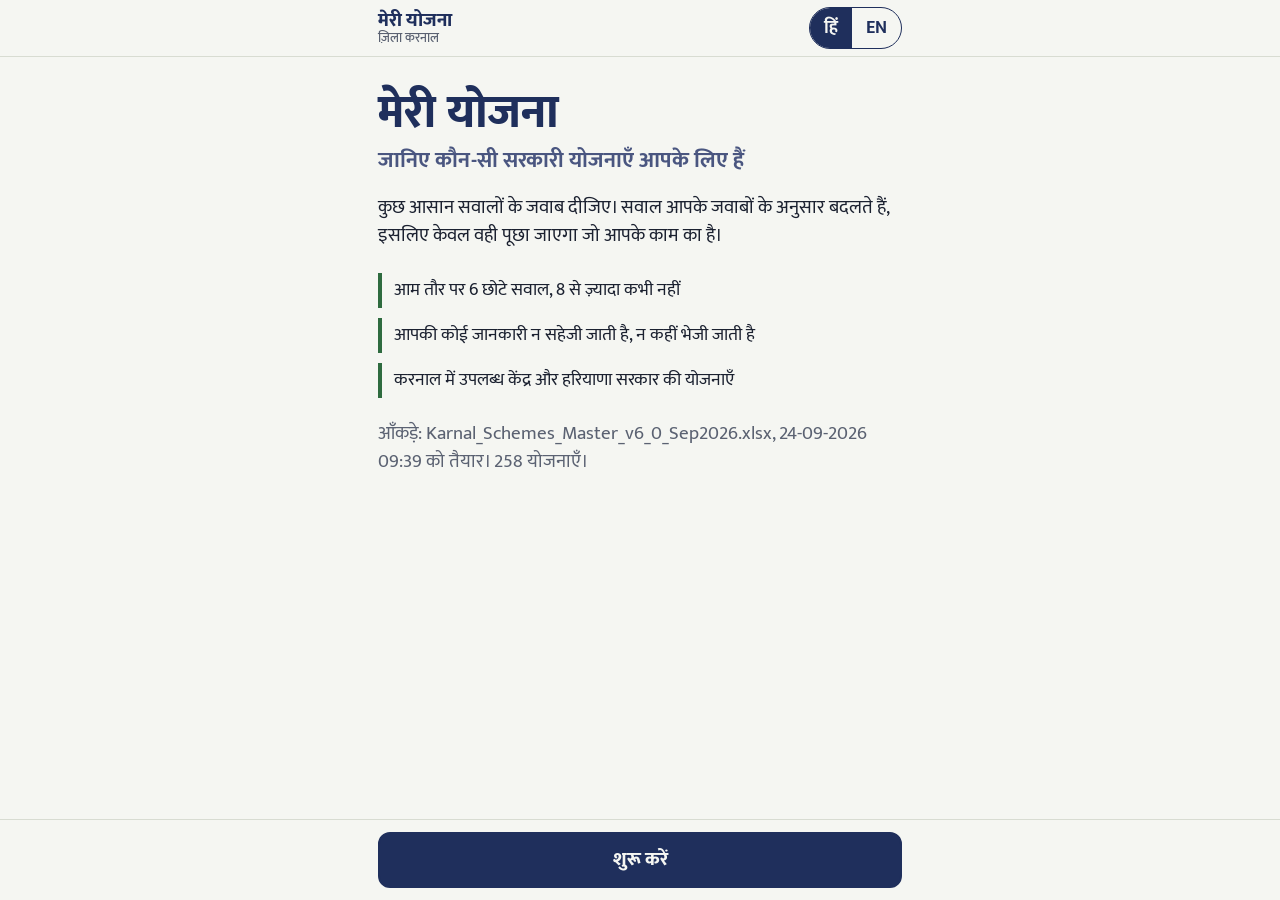
==== public/index.html @ 9bfe6981 "Ask fewer questions: disability with gender and age, residence only when needed Most people now answ" ====
<!DOCTYPE html>
<html lang="hi">
<head>
<meta charset="utf-8">
<meta name="viewport" content="width=device-width, initial-scale=1, viewport-fit=cover">
<title>Meri Yojana – Karnal | मेरी योजना – करनाल</title>
<meta name="description" content="Find the Central and Haryana Government schemes you can apply for in District Karnal. Answer up to 8 simple questions, in Hindi or English. | करनाल में आपके लिए कौन-सी सरकारी योजनाएँ हैं, जानिए।">
<meta name="theme-color" content="#1F2F5C">
<link rel="icon" href="icon.svg" type="image/svg+xml">
<link rel="icon" href="icon-192.png" type="image/png" sizes="192x192">
<link rel="apple-touch-icon" href="apple-touch-icon.png">
<link rel="manifest" href="manifest.webmanifest">
<link rel="preconnect" href="https://fonts.googleapis.com">
<link rel="preconnect" href="https://fonts.gstatic.com" crossorigin>
<link href="https://fonts.googleapis.com/css2?family=Mukta:wght@400;500;700;800&display=swap" rel="stylesheet">
<style>
:root{
  --ink:#1F2F5C;        /* district navy, from the master's header row */
  --ink-soft:#4A5680;
  --paddy:#2E6B3F;      /* eligible */
  --paddy-tint:#E6F0E8;
  --haldi:#9A6A05;      /* check */
  --haldi-tint:#FBF1D9;
  --stamp:#6B3FA0;      /* rubber-stamp violet for the verification badge */
  --paper:#F5F6F2;
  --card:#FFFFFF;
  --line:#D8DCD2;
  --text:#1B2130;
  --muted:#5B6272;
  --focus:#1F6FEB;
  box-sizing:border-box;
  padding-top:env(safe-area-inset-top,0px);
  padding-bottom:env(safe-area-inset-bottom,0px);
}
html{scroll-padding-top:env(safe-area-inset-top,0px)}
@media (prefers-color-scheme:dark){
  :root:not([data-theme="light"]){
    --ink:#AFC0F2;--ink-soft:#8E9BC7;--paddy:#7CC48E;--paddy-tint:#1C3024;--haldi:#E9B949;--haldi-tint:#352A10;
    --stamp:#C3A2EE;--paper:#12151C;--card:#1B1F29;--line:#2E3442;--text:#E8EAF0;--muted:#A4AABA;--focus:#7AA7FF;
  }
}
:root[data-theme="dark"]{
  --ink:#AFC0F2;--ink-soft:#8E9BC7;--paddy:#7CC48E;--paddy-tint:#1C3024;--haldi:#E9B949;--haldi-tint:#352A10;
  --stamp:#C3A2EE;--paper:#12151C;--card:#1B1F29;--line:#2E3442;--text:#E8EAF0;--muted:#A4AABA;--focus:#7AA7FF;
}
*,*::before,*::after{box-sizing:inherit}
body{margin:0;background:var(--paper);color:var(--text);
  font-family:"Mukta","Noto Sans Devanagari","Nirmala UI","Mangal",system-ui,-apple-system,"Segoe UI",Roboto,sans-serif;
  font-size:18px;line-height:1.5;-webkit-text-size-adjust:100%}
button,input{font:inherit;color:inherit}
:focus-visible{outline:3px solid var(--focus);outline-offset:2px}
.wrap{max-width:560px;margin:0 auto;padding:0 18px}
header.top{position:sticky;top:env(safe-area-inset-top,0px);z-index:5;background:var(--paper);border-bottom:1px solid var(--line)}
header.top .wrap{display:flex;align-items:center;justify-content:space-between;gap:12px;min-height:56px}
.brand{font-weight:800;font-size:19px;color:var(--ink);line-height:1.15}
.brand small{display:block;font-weight:500;font-size:13px;color:var(--muted)}
.lang{display:flex;border:1.5px solid var(--ink);border-radius:999px;overflow:hidden}
.lang button{border:0;background:transparent;padding:6px 14px;min-height:40px;cursor:pointer;font-weight:700;color:var(--ink)}
.lang button[aria-pressed="true"]{background:var(--ink);color:var(--paper)}
main{padding:22px 0 140px}
.ticks{display:flex;gap:6px;margin:4px 0 18px}
.ticks span{flex:1;height:8px;border-radius:2px;background:var(--line)}
.ticks span.done{background:var(--ink)}
.ticks span.now{background:var(--ink-soft)}
.qcount{font-size:15px;color:var(--muted);margin:0}
h1.q{font-size:30px;line-height:1.2;font-weight:800;color:var(--ink);margin:6px 0 6px}
.hint{color:var(--muted);margin:0 0 18px;font-size:16px}
.opts{display:grid;gap:10px}
.opts.grid{grid-template-columns:repeat(auto-fill,minmax(96px,1fr))}
.opt{display:flex;align-items:center;gap:14px;width:100%;text-align:left;background:var(--card);border:2px solid var(--line);
  border-radius:12px;padding:14px 16px;min-height:60px;cursor:pointer}
.opt .box{flex:none;width:26px;height:26px;border:2px solid var(--ink-soft);border-radius:6px;display:grid;place-items:center}
.opt.single .box{border-radius:50%}
.opt[aria-pressed="true"]{border-color:var(--ink);background:var(--paddy-tint)}
.opt[aria-pressed="true"] .box{background:var(--ink);border-color:var(--ink)}
.opt[aria-pressed="true"] .box::after{content:"";width:8px;height:14px;border:solid var(--paper);border-width:0 3px 3px 0;transform:rotate(45deg) translate(-1px,-2px)}
.opt.single[aria-pressed="true"] .box::after{width:10px;height:10px;border:0;border-radius:50%;background:var(--paper);transform:none}
.opt .t{font-weight:700;font-size:19px;line-height:1.25}
.opt .s{display:block;font-weight:400;font-size:15px;color:var(--muted)}
.opts.grid .opt{justify-content:center;padding:12px 8px;min-height:56px;text-align:center}
.opts.grid .opt .box{display:none}
.group-h{font-size:16px;font-weight:700;color:var(--ink-soft);margin:18px 0 8px}
.field{margin:18px 0}
.field label{display:block;font-weight:700;margin-bottom:8px}
.age{display:flex;align-items:center;gap:10px}
.age input{width:120px;font-size:26px;font-weight:700;text-align:center;padding:10px;border:2px solid var(--line);border-radius:12px;background:var(--card)}
.age button{width:56px;height:56px;border-radius:12px;border:2px solid var(--line);background:var(--card);font-size:26px;font-weight:700;cursor:pointer}
.err{color:#B3261E;font-weight:700;margin:10px 0 0;min-height:1.5em}
@media (prefers-color-scheme:dark){.err{color:#FFB4AB}}
nav.actions{position:fixed;left:0;right:0;bottom:0;z-index:6;background:var(--paper);border-top:1px solid var(--line);padding-bottom:env(safe-area-inset-bottom,0px)}
nav.actions .wrap{display:flex;gap:10px;padding-top:12px;padding-bottom:12px}
.btn{border:2px solid var(--ink);border-radius:12px;min-height:56px;padding:10px 18px;font-weight:800;font-size:19px;cursor:pointer;background:transparent;color:var(--ink);text-decoration:none;display:inline-flex;align-items:center;justify-content:center}
.btn.primary{background:var(--ink);color:var(--paper);flex:1}
.hero{padding:10px 0 0}
.hero h1{font-size:46px;line-height:1.05;font-weight:800;color:var(--ink);margin:0 0 4px}
.hero h1 .sub{display:block;font-size:22px;font-weight:700;color:var(--ink-soft);margin-top:10px;line-height:1.25}
.hero p{font-size:19px;max-width:32em}
.facts{list-style:none;padding:0;margin:22px 0;display:grid;gap:10px}
.facts li{border-left:4px solid var(--paddy);padding:4px 0 4px 12px}
.meta{font-size:14px;color:var(--muted);overflow-wrap:anywhere}
.sum{display:grid;grid-template-columns:1fr 1fr;gap:10px;margin:14px 0 12px}
.sum a{display:block;text-decoration:none;border-radius:12px;padding:12px 14px;color:var(--text);font-size:16px;line-height:1.3}
.sum .e{background:var(--paddy-tint);border:2px solid var(--paddy)}
.sum .c{background:var(--haldi-tint);border:2px solid var(--haldi)}
.sum b{display:block;font-size:40px;line-height:1;font-weight:800;margin-bottom:4px}
.sum .e b{color:var(--paddy)} .sum .c b{color:var(--haldi)}
h2.sec{font-size:24px;font-weight:800;color:var(--ink);margin:30px 0 4px}
.secnote{color:var(--muted);font-size:16px;margin:0 0 10px}
h3.sector{font-size:17px;font-weight:700;color:var(--muted);margin:18px 0 8px;border-bottom:1px solid var(--line);padding-bottom:4px}
.card{background:var(--card);border:1px solid var(--line);border-left:6px solid var(--paddy);border-radius:10px;padding:14px 16px;margin:0 0 12px;position:relative}
.card.check,.card.cond{border-left-color:var(--haldi)}
.card.life{border-left-color:var(--ink-soft)}
.card h4{margin:0;font-size:20px;line-height:1.25;font-weight:800;padding-right:92px}
.card .alt{margin:2px 0 0;color:var(--muted);font-size:15px;padding-right:92px}
.card .ben{margin:10px 0 6px;font-size:17px}
.stamp{position:absolute;top:12px;right:10px;width:82px;text-align:center;font-size:11px;line-height:1.15;font-weight:800;
  color:var(--stamp);border:2px solid var(--stamp);outline:1px solid var(--stamp);outline-offset:2px;border-radius:6px;padding:4px 3px;transform:rotate(-4deg)}
.stamp.pending{color:var(--muted);border-color:var(--muted);border-style:dashed;outline:0;transform:none}
.why{background:var(--haldi-tint);border-radius:8px;padding:8px 12px;margin:8px 0;font-size:15px}
.why p{margin:4px 0}
.window{display:inline-block;background:var(--ink);color:var(--paper);font-weight:700;border-radius:6px;padding:4px 10px;margin:6px 0;font-size:16px}
.contact{font-size:15px;margin:6px 0}
details{margin-top:8px}
summary{cursor:pointer;font-weight:700;color:var(--ink);min-height:44px;display:flex;align-items:center}
.det{font-size:15px}
.det h5{margin:12px 0 2px;font-size:15px;color:var(--ink-soft)}
.det p{margin:2px 0;white-space:pre-line}
.det ul{margin:4px 0;padding-left:20px}
.det a{color:var(--ink);word-break:break-all}
.slabs{margin:8px 0;padding:0;list-style:none;font-size:15px}
.slabs li{padding:3px 0;color:var(--muted)}
.slabs li.m{color:var(--text);font-weight:700}
.slabs li.m::before{content:"✓ ";color:var(--paddy)}
.docs{background:var(--card);border:1px solid var(--line);border-radius:10px;padding:10px 16px;margin:12px 0}
.docs ul{list-style:none;padding:0;margin:6px 0;columns:2;column-gap:16px}
.docs li{break-inside:avoid;padding:4px 0 4px 28px;position:relative;font-size:16px}
.docs li::before{content:"";position:absolute;left:0;top:8px;width:18px;height:18px;border:2px solid var(--ink-soft);border-radius:4px}
.rbar{display:flex;flex-wrap:wrap;gap:8px}
.rbar .btn{flex:1 1 180px;font-size:17px;min-height:52px}
.lifebox{margin-top:30px}
.lifebox>summary{font-size:22px;font-weight:800}
.empty{background:var(--card);border:1px dashed var(--line);border-radius:10px;padding:16px}
.foot{margin-top:34px;font-size:14px;color:var(--muted)}
@media (max-width:380px){.hero h1{font-size:38px}h1.q{font-size:26px}.docs ul{columns:1}}
@media (prefers-reduced-motion:no-preference){.screen{animation:in .18s ease-out}@keyframes in{from{opacity:.4;transform:translateY(6px)}to{opacity:1;transform:none}}}
@media print{
  header.top,nav.actions,.rbar,.noprint,.lifebox{display:none!important}
  body{background:#fff;color:#000;font-size:11pt}
  main{padding:0}
  .card{break-inside:avoid;border-color:#999}
}
</style>
</head>
<body>
<header class="top"><div class="wrap">
  <div class="brand" id="brand"></div>
  <div class="lang" role="group" aria-label="Language / भाषा">
    <button type="button" id="l-hi" aria-pressed="true">हिं</button>
    <button type="button" id="l-en" aria-pressed="false">EN</button>
  </div>
</div></header>
<main><div class="wrap" id="app" aria-live="polite"></div></main>
<nav class="actions"><div class="wrap" id="actbar"></div></nav>

<script>/* Karnal Yojana Finder – matching and question engine.
   Used by the app (browser) and by the test script (node). No network, no storage. */
(function (root) {
  'use strict';

  var LEVELS = ['c1','c2','c3','c4','c5','c6','c7','c8','c9','c10','c11','c12','iti','diploma','ug','pg','phd'];
  var INCOME_BANDS = [            // [low, high) in rupees per year
    { id: 'i1', lo: 0,      hi: 100000 },
    { id: 'i2', lo: 100000, hi: 180000 },
    { id: 'i3', lo: 180000, hi: 250000 },
    { id: 'i4', lo: 250000, hi: 300000 },
    { id: 'i5', lo: 300000, hi: 800000 },
    { id: 'i6', lo: 800000, hi: Infinity }
  ];
  var DIS_BANDS = { none: null, d1: [1, 40], d2: [40, 60], d3: [60, 70], d4: [70, 101] };
  var RES_BANDS = { r0: [0, 1], r1: [1, 3], r2: [3, 5], r3: [5, 15], r4: [15, 200] };
  var SOFT_EVENTS = { admission: 1, retirement: 1 };
  var MAX_SCREENS = 8;
  // Order after "Who is this for?". If the path is long, the last ones are skipped (-> Check).
  var ORDER = ['about', 'category', 'income', 'occupation', 'class', 'disability', 'event', 'residence'];

  function hardEvents(s) { return (s.events || []).filter(function (e) { return !SOFT_EVENTS[e]; }).concat(s.special || []); }
  function inter(a, b) { for (var i = 0; i < a.length; i++) if (b.indexOf(a[i]) >= 0) return true; return false; }

  function catMatch(personCats, schemeTokens) {
    for (var i = 0; i < schemeTokens.length; i++) {
      var t = schemeTokens[i];
      if (personCats.indexOf(t) >= 0) return true;
      if (t === 'BC' && (personCats.indexOf('BC-A') >= 0 || personCats.indexOf('BC-B') >= 0)) return true;
    }
    return false;
  }

  /* Evaluate one scheme against the answers.
     ans: answers object; skipped: {questionId:true} for questions dropped by the screen cap.
     Returns {status: 'eligible'|'check'|'event'|'no', reasons:[{key,text}], window, slabs:[...]} */
  function evaluate(s, ans, skipped) {
    skipped = skipped || {};
    var R = [], no = false, eventPending = false, windowNote = null;
    function chk(key, text) { R.push({ key: key, text: text || '' }); }

    // beneficiary type
    if (ans.types && ans.types.indexOf(s.btype) < 0) no = true;

    // gender
    if (s.gender !== 'Any') {
      if (ans.gender) { if (ans.gender !== s.gender) no = true; }
      else if (skipped.about) chk('notasked_gender');
    }
    // age
    if (s.age_min != null || s.age_max != null) {
      if (ans.age != null) {
        if (s.age_min != null && ans.age < s.age_min) no = true;
        if (s.age_max != null && ans.age > s.age_max) no = true;
      } else if (skipped.about || ans.about_done) chk('age_unknown', ageText(s));
    }
    // category
    var c = s.cat || { any: true, tokens: [], other: [] };
    if (!c.any && (c.tokens.length || c.other.length)) {
      if (ans.cats) {
        if (ans.cats.indexOf('UNK') >= 0) chk('cat_unknown', s.cat_raw);
        else if (!catMatch(ans.cats, c.tokens)) {
          if (c.other.length) chk('cat_other', s.cat_raw); else no = true;
        }
      } else if (skipped.category) chk('notasked_cat', s.cat_raw);
    }
    if (c.note) chk('cat_note', c.note);
    // income
    if (s.income_cap != null) {
      if (ans.income === 'UNK') chk('income_unknown', s.income_cap);
      else if (ans.income) {
        var b = INCOME_BANDS.filter(function (x) { return x.id === ans.income; })[0];
        if (b.lo >= s.income_cap) no = true;
        else if (b.hi > s.income_cap) chk('income_border', s.income_cap);
      } else if (skipped.income) chk('notasked_income', s.income_cap);
    }
    // occupation
    if (s.occ && s.occ.length) {
      if (ans.occ) { if (!inter(ans.occ, s.occ)) no = true; }
      else if (skipped.occupation) chk('notasked_occ', s.occ_raw);
    }
    // class / course – only for Student schemes
    if (s.btype === 'Student' && s.cls && s.cls.length && s.cls.length < LEVELS.length) {
      if (ans.cls) { if (s.cls.indexOf(ans.cls) < 0) no = true; }
      else if (skipped['class']) chk('notasked_class', s.cls_raw);
    }
    // disability
    if (s.dis_min != null) {
      if (ans.dis === 'UNK') chk('dis_unknown', s.dis_min);
      else if (ans.dis === 'none') no = true;
      else if (ans.dis) {
        var d = DIS_BANDS[ans.dis];
        if (d[1] <= s.dis_min) no = true;
        else if (d[0] < s.dis_min) chk('dis_border', s.dis_min);
      } else if (skipped.disability) chk('notasked_dis', s.dis_min);
    }
    // residence
    if (s.res_years != null) {
      if (ans.res) {
        var r = RES_BANDS[ans.res];
        if (r[1] <= s.res_years) no = true;
        else if (r[0] < s.res_years) chk('res_border', s.res_years);
      } else chk('res_unknown', s.res_years);
    }
    // life events
    var he = hardEvents(s);
    if (he.length) {
      if (ans.events && inter(ans.events, he)) {
        if (s.window_days && ans.events.some(function (x) { return (s.events || []).indexOf(x) >= 0; })) windowNote = s.window_raw;
      } else eventPending = true;
    }
    // exclusions the app cannot test
    if (s.exclusions) chk('exclusion', s.exclusions);
    // rules present only in the eligibility text
    (s.gaps || []).forEach(function (g) {
      if (g.report_only) return;
      if (g.key === 'category') {
        if (ans.cats && ans.cats.indexOf('UNK') < 0 && inter(ans.cats.concat(expandBC(ans.cats)), g.hint || [])) return;
        chk('gap', g.text); return;
      }
      if (g.key === 'disability') { if (ans.dis && ans.dis !== 'none' && ans.dis !== 'UNK') return; chk('gap', g.text); return; }
      chk('gap', g.text);
    });

    var status = no ? 'no' : eventPending ? 'event' : R.length ? 'check' : 'eligible';
    return { status: status, reasons: dedupe(R), window: windowNote, slabs: matchSlabs(s, ans) };
  }

  function expandBC(cats) { return (cats.indexOf('BC-A') >= 0 || cats.indexOf('BC-B') >= 0) ? ['BC'] : []; }
  function dedupe(R) {
    var seen = {}; return R.filter(function (r) { var k = r.key + '|' + r.text; if (seen[k]) return false; seen[k] = 1; return true; });
  }
  function ageText(s) {
    if (s.age_min != null && s.age_max != null) return s.age_min + '–' + s.age_max;
    if (s.age_min != null) return s.age_min + '+';
    return '≤ ' + s.age_max;
  }
  function matchSlabs(s, ans) {
    if (!s.slabs) return [];
    return s.slabs.map(function (sl) {
      var ok = true;
      if (ans.cls && sl.cls && sl.cls.length && sl.cls.indexOf(ans.cls) < 0) ok = false;
      if (ans.gender && sl.gender && sl.gender !== 'Any' && sl.gender !== ans.gender) ok = false;
      return { id: sl.id, label: sl.label, benefit: sl.benefit, match: ok };
    });
  }

  // ---------------------------------------------------------------- adaptive questions
  function candidates(schemes, ans) {
    return schemes.filter(function (s) { return evaluate(s, ans, {}).status !== 'no'; });
  }
  var RELEVANT = {
    about: function (C) { return C.some(function (s) { return s.gender !== 'Any' || s.age_min != null || s.age_max != null ||
        (s.slabs || []).some(function (x) { return x.gender && x.gender !== 'Any'; }) ||
        (s.gaps || []).some(function (g) { return g.key === 'gender'; }); }); },
    category: function (C) { return C.some(function (s) { return (s.cat && !s.cat.any && (s.cat.tokens.length || s.cat.other.length)) ||
        (s.gaps || []).some(function (g) { return g.key === 'category'; }); }); },
    income: function (C) { return C.some(function (s) { return s.income_cap != null; }); },
    occupation: function (C) { return occOptions(C).length > 0; },
    'class': function (C, ans) { return ans.types && ans.types.indexOf('Student') >= 0 &&
        C.some(function (s) { return s.btype === 'Student' && s.cls && s.cls.length && s.cls.length < LEVELS.length; }); },
    disability: function (C) { return C.some(function (s) { return s.dis_min != null ||
        (s.gaps || []).some(function (g) { return g.key === 'disability'; }); }); },
    event: function (C) { return eventOptions(C).length > 0; },
    residence: function (C, ans) { return C.some(function (s) { return s.res_years != null && evaluate(s, ans, {}).status !== 'event'; }); }
  };
  /* The page may collect an answer on another screen (disability is asked with gender and age). */
  var ANSWERED = {
    about: function (a) { return !!a.about_done; }, category: function (a) { return !!a.cats; }, income: function (a) { return !!a.income; },
    occupation: function (a) { return !!a.occ; }, 'class': function (a) { return !!a.cls; }, disability: function (a) { return !!a.dis; },
    event: function (a) { return !!a.events; }, residence: function (a) { return !!a.res; }
  };
  function occOptions(C) {
    var seen = {}, out = [];
    C.forEach(function (s) { (s.occ || []).forEach(function (o) { if (!seen[o]) { seen[o] = 1; out.push(o); } }); });
    return out;
  }
  function eventOptions(C) {
    var seen = {}, out = [];
    C.forEach(function (s) { hardEvents(s).forEach(function (e) { if (!seen[e]) { seen[e] = 1; out.push(e); } }); });
    return out;
  }
  /* asked: array of question ids already answered (not counting 'types').
     Returns {next: id|null, skipped: {id:true}} */
  function nextQuestion(schemes, ans, asked) {
    var C = candidates(schemes, ans);
    var used = 1 + asked.length; // "types" is screen 1
    var skipped = {};
    for (var i = 0; i < ORDER.length; i++) {
      var q = ORDER[i];
      if (asked.indexOf(q) >= 0 || ANSWERED[q](ans)) continue;
      if (!RELEVANT[q](C, ans)) continue;
      if (used >= MAX_SCREENS) { skipped[q] = true; continue; }
      return { next: q, skipped: skipped, candidates: C };
    }
    return { next: null, skipped: skipped, candidates: C };
  }
  /* Upper bound on remaining screens, for the progress bar */
  function remainingEstimate(schemes, ans, asked) {
    var C = candidates(schemes, ans), n = 0;
    ORDER.forEach(function (q) { if (asked.indexOf(q) < 0 && !ANSWERED[q](ans) && RELEVANT[q](C, ans)) n++; });
    return Math.min(n, MAX_SCREENS - 1 - asked.length);
  }

  function results(schemes, ans, skipped) {
    var out = { eligible: [], check: [], event: [] };
    schemes.forEach(function (s) {
      var e = evaluate(s, ans, skipped);
      if (e.status !== 'no') out[e.status].push({ scheme: s, ev: e });
    });
    return out;
  }
  function docsChecklist(list) {
    var seen = {}, out = [];
    list.forEach(function (x) { (x.scheme.docs_canon || []).forEach(function (d) { if (!seen[d]) { seen[d] = 1; out.push(d); } }); });
    return out;
  }

  /* How specific a scheme is to the person: the number of answered questions it actually tests.
     0 means it matches everyone, so the page lists it last. */
  function specificity(s) {
    var n = 0;
    if (s.btype !== 'Individual' && s.btype !== 'Household') n++;
    if (s.gender !== 'Any') n++;
    if (s.age_min != null || s.age_max != null) n++;
    if (s.cat && !s.cat.any && (s.cat.tokens.length || s.cat.other.length)) n++;
    if (s.income_cap != null) n++;
    if (s.occ && s.occ.length) n++;
    if (s.btype === 'Student' && s.cls && s.cls.length && s.cls.length < LEVELS.length) n++;
    if (s.dis_min != null) n++;
    if (s.res_years != null) n++;
    if (hardEvents(s).length) n++;
    if ((s.gaps || []).some(function (g) { return !g.report_only; })) n++;
    return n;
  }

  var API = { LEVELS: LEVELS, INCOME_BANDS: INCOME_BANDS, MAX_SCREENS: MAX_SCREENS, ORDER: ORDER,
    evaluate: evaluate, specificity: specificity, nextQuestion: nextQuestion, remainingEstimate: remainingEstimate,
    results: results, occOptions: occOptions, eventOptions: eventOptions, candidates: candidates,
    docsChecklist: docsChecklist, hardEvents: hardEvents };
  if (typeof module !== 'undefined' && module.exports) module.exports = API; else root.YojanaEngine = API;
})(this);
</script>
<script>
var DATA = {"meta":{"source":"Karnal_Schemes_Master_v6_0_Sep2026.xlsx","built":"24-09-2026 09:39","citizen_rows":296,"schemes":258,"slab_rows":38,"missing_hindi":[]},"schemes":[{"id":"RD-001","parent":null,"sector":"Rural Development","dept":"Rural Development – DRDA (ADC-cum-CEO)","name":"Viksit Bharat – Guarantee for Rozgar and Ajeevika Mission (Gramin) (VB-G RAM G) Act 2025 – replaces MGNREGA (in force 01-07-2026)","name_hi":"विकसित भारत – रोज़गार और आजीविका गारंटी मिशन (ग्रामीण) (VB-G RAM G) – मनरेगा के स्थान पर","level":"CSS","elig_text":"Target: Registered rural households (Job Card holders); adult members who demand unskilled manual work (minimum 1/3 women).\nEligibility: • Adult members of rural households willing to do unskilled manual work; must register with the Gram Panchayat (GP) and obtain a Job Card.\n• Local resident of the GP; women are to be given priority and at least one-third of workers shall be women; preference to persons with disabilities.","benefit":"• Legal guarantee of up to 125 days wage employment per rural household per FY (was 100 under MGNREGA); statutory pause of up to 60 days in peak agricultural seasons.\n• Wages: Haryana notified rate ₹409/day w.e.f. 01-07-2026 (S.O. 3518(E), 30-06-2026); national floor ₹300/day, national average ₹327.4/day.\n• Unemployment allowance retained if work not given within 15 days of demand; wage payment timelines retained.\n• Works in 4 thematic domains: water security, rural infrastructure, livelihood infrastructure, extreme-weather mitigation; Viksit Gram Panchayat Plans integrated with PM Gati Shakti.\nFUNDING: Centre:State 60:40 for wages (was 100% Central under MGNREGA); Union BE 2026-27 ₹95,692 crore.","benefit_short":"Legal guarantee of up to 125 days wage employment per rural household per FY (was 100 under MGNREGA); statutory pause of up to 60 days in peak agricultural seasons.","docs_text":"• Registration application to GP and issue of Job Card (duplicate if lost). Job Card must be presented when demanding work; no payment without Job Card.\n• New work generally starts when at least 50 labourers are available (with relaxations for hills/afforestation). •Employment is ordinarily for at least 14 continuous days; if worksite is beyond 5 km within the block, pay an extra 10% of the wage rate for transport/living expenses.","docs":["Registration application to GP and issue of Job Card (duplicate if lost). Job Card must be presented when demanding work","no payment without Job Card","New work generally starts when at least 50 labourers are available (with relaxations for hills/afforestation)","Employment is ordinarily for at least 14 continuous days","if worksite is beyond 5 km within the block, pay an extra 10% of the wage rate for transport/living expenses"],"docs_canon":[],"how":"Transition: existing e-KYC-verified MGNREGA Job Cards remain valid until new Gramin Rozgar Guarantee Cards are issued (data migration till 31-12-2026). Demand for work → GP/Programme Officer → allotment within 15 days → biometric attendance → wages via DBT. Draft rules (8) released by MoRD in 2026; State implementation guidelines to follow.","mode":"Offline","link_text":"haryanarural.gov.in/vbgramg","link":"https://haryanarural.gov.in/vbgramg","nodal":"ADC-cum-CEO, DRDA","btype_raw":"Household","btype":"Household","exclusions":"","age_min":null,"age_max":null,"gender":"Any","cat_raw":"Any","cat":{"any":true,"tokens":[],"other":[],"note":""},"income_cap":null,"res_years":null,"occ_raw":"","occ":[],"cls_raw":"Post-matric / higher education","cls":[],"dis_min":null,"event_raw":"","events":[],"window_raw":"","window_days":null,"verif_raw":"Verified & updated 24-09-2026","verified":true,"gaps":[{"key":"gender","field":"Gender (col Z)","text":"Target: Registered rural households (Job Card holders); adult members who demand unskilled manual work (minimum 1/3 women)","report_only":true,"hint":"F"},{"key":"disability","field":"Disability % min (col AF)","text":"Local resident of the GP; women are to be given priority and at least one-third of workers shall be women; preference to persons with disabilities"}],"special":[]},{"id":"RD-002","parent":null,"sector":"Rural Development","dept":"Rural Development – DRDA (ADC-cum-CEO)","name":"Swachh Bharat Mission – Gramin (SBM-G) – Phase II (ODF Plus, 2020–25) CSS 60:40.","name_hi":"स्वच्छ भारत मिशन – ग्रामीण (चरण-II)","level":"CSS","elig_text":"Target: • Rural households without toilets (new/left-out) for IHHL.\n• Entire GPs for Solid & Liquid Waste Management (SLWM) and ODF-Plus interventions (Community Sanitary Complexes, plastic/greywater/faecal sludge management).\nEligibility: • IHHL incentive for eligible rural households (left-out/new): BPL and specified APL categories (SC/ST, Persons with Disabilities, landless with homestead, small/marginal farmers, women-headed households, etc.).\n• Priority order within eligible APL categories and vulnerable sub-groups as per guidelines.","benefit":"• ₹12,000 per IHHL to eligible households; DBT on verification.\n• Community Sanitary Complex (CSC) capital support up to ₹3 lakh per complex; O&M through GP/community arrangement.\n• SLWM: unit costs as per guidelines (plastic waste, greywater, faecal sludge; village and cluster level).\n• Revolving Fund: up to 5% of project outlay, cap ₹1.5 crore per district for sanitation credit and supply chain.","benefit_short":"₹12,000 per IHHL to eligible households; DBT on verification.","docs_text":"• Identification at GP level and entry in SBM(G) MIS; Aadhaar seeding of beneficiaries; approvals at Block and District.\n• GP resolution/plan for CSC/SLWM assets with O&M arrangements.","docs":["Identification at GP level and entry in SBM(G) MIS","Aadhaar seeding of beneficiaries","approvals at Block and District","GP resolution/plan for CSC/SLWM assets with O&M arrangements"],"docs_canon":["aadhaar"],"how":"• Household identified/verified by GP → details entered in SBM(G) MIS with Aadhaar → sanction → DBT of ₹12,000 released in stages on verification of construction.\n• For CSC/SLWM: GP proposes as per VAP/GPDP → approval by Block/District/State; implement through GP/User Agency with defined O&M.","mode":"Institutional / Convergence","link_text":"https://haryanarural.gov.in (default dept portal – confirm)","link":"https://haryanarural.gov.in","nodal":"ADC-cum-CEO, DRDA","btype_raw":"Enterprise","btype":"Enterprise","exclusions":"","age_min":null,"age_max":null,"gender":"Any","cat_raw":"SC/BPL/AAY","cat":{"any":false,"tokens":["AAY","BPL","SC"],"other":[],"note":""},"income_cap":null,"res_years":null,"occ_raw":"Farmer","occ":["farmer"],"cls_raw":"Post-matric / higher education","cls":[],"dis_min":null,"event_raw":"","events":[],"window_raw":"","window_days":null,"verif_raw":"Verified online 22-09-2026","verified":true,"gaps":[{"key":"gender","field":"Gender (col Z)","text":"IHHL incentive for eligible rural households (left-out/new): BPL and specified APL categories (SC/ST, Persons with Disabilities, landless with homestead, small/marginal farmers, women-headed households, etc.)","report_only":true,"hint":"F"},{"key":"disability","field":"Disability % min (col AF)","text":"IHHL incentive for eligible rural households (left-out/new): BPL and specified APL categories (SC/ST, Persons with Disabilities, landless with homestead, small/marginal farmers, women-headed households, etc.)"}],"special":[]},{"id":"AGR-001","parent":null,"sector":"Agriculture","dept":"HSAMB – Market Committee","name":"Mukhyamantri Kisan Evam Khetihar Mazdoor Jiwan Suraksha Yojana, 2013 (with 16.07.2024 amendments)","name_hi":"मुख्यमंत्री किसान एवं खेतिहर मज़दूर जीवन सुरक्षा योजना","level":"State","elig_text":"Target: No age limit (age cap removed Jun-2024); Accident must occur within Haryana during agri. op.\n• Injury/death while handling agricultural machinery.\n• Accident while digging well, installing/operating tubewell, or operating cane crusher/kohloo/chaff cutter/thresher.\n• Poisonous gas during digging/operating well/tubewell.\n• Electric current during any agricultural op.\n• Accident while carrying agricultural produce within the State.\n• While applying agri chemicals; electric shock; fire hazards.\n• during agricultural produce in Market Yards.\n• Death due to snake bite or other poisonous creatures .\n• Due to lightning; accidents with animals; leakage of poisonous gas from tubewells.\nEligibility: Beneficiaries: Farmers, agricultural labourers, and market yard labourers in Haryana.\nAccident must occur within Haryana during agricultural operations/pursuits or in market yards/while carrying produce. Claimant can be the injured person or legal heir (in case of death).","benefit":"• Death: ₹5L; Permanent disability: ₹2.5L; Amputation of two limbs / permanent serious injury: ₹1.875L: Amputation of one limb (amp.of 4 fingers = one limb loss): ₹1.25 L; Amputation of full finger: ₹75K; Partial amputation of finger: ₹37.5K","benefit_short":"Death: ₹5L; Permanent disability: ₹2.5L; Amputation of two limbs / permanent serious injury: ₹1.875L: Amputation of one limb (amp.of 4 fingers = one limb loss): ₹1.25 L;…","docs_text":"• Duly filled claim application (as per Annexure); affidavit of claimant.\n• Medical Certificate/ post-mortem report & Police DDR/FIR (in case of death).\n• Identity proof & bank details; Attestation verification: Sarpanch + two Panchayat members (or Municipal Commissioner/Administrator) and SDM;\nRegistered Medical Officer’s certificate\n• Photographs of injury.","docs":["Duly filled claim application (as per Annexure)","affidavit of claimant","Medical Certificate/ post-mortem report & Police DDR/FIR (in case of death)","Identity proof & bank details","Attestation verification: Sarpanch + two Panchayat members (or Municipal Commissioner/Administrator) and SDM","Registered Medical Officer’s certificate","Photographs of injury"],"docs_canon":["bank","photo","medical"],"how":"Primary: Antyodaya-SARAL Service ..\nForm>signed by himself/kin>attested >presented to SDM/Administrator.","mode":"Online","link_text":"https://agriharyana.gov.in / https://fasal.haryana.gov.in (default dept portal – confirm)","link":"https://agriharyana.gov.in","nodal":"Secretary, Market Committee / Zonal Administrator HSAMB","btype_raw":"Farmer","btype":"Farmer","exclusions":"","age_min":null,"age_max":null,"gender":"Any","cat_raw":"Any","cat":{"any":true,"tokens":[],"other":[],"note":""},"income_cap":null,"res_years":null,"occ_raw":"Farmer","occ":["farmer"],"cls_raw":"","cls":[],"dis_min":null,"event_raw":"Death; Accident","events":["death","accident"],"window_raw":"","window_days":null,"verif_raw":"Verified & updated 24-09-2026","verified":true,"gaps":[],"special":[]},{"id":"HORT-001","parent":null,"sector":"Horticulture","dept":"Horticulture Dept. (DHO)","name":"IHD – Integrated Horticulture Development (State Plan)","name_hi":"एकीकृत बागवानी विकास (राज्य योजना)","level":"State","elig_text":"Farmers/entrepreneurs producing in Haryana; age ≥18 years.","benefit":"Assistance: As per component-wise cost norms notified for FY 2024-25; paid via DBT after physical verification.\nIllustrative cost norms:\n• Greenhouse – Fan & Pad: ₹1,650/sq.m; Naturally Ventilated: ₹1,400/sq.m.\n• Shade-net house tubular: ₹710/sq.m.\nPattern of assistance generally 40%–50% (higher for eligible categories/components) as notified.","benefit_short":"Assistance: As per component-wise cost norms notified for FY 2024-25; paid via DBT after physical verification.","docs_text":"• Aadhaar & PPP, PAN, bank details (seeded with Aadhaar).\n• Land records (Jamabandi/Fard/lease), site photos, component-specific estimates/invoices.\n• Category certificate where applicable (e.g., SC for SCSP).","docs":["Aadhaar & PPP, PAN, bank details (seeded with Aadhaar)","Land records (Jamabandi/Fard/lease)","site photos, component-specific estimates/invoices","Category certificate where applicable (e.g., SC for SCSP)"],"docs_canon":["ppp","aadhaar","bank","photo","land"],"how":"HORTNET (https://hortnet.hortharyana.gov.in) – online application & workflow . First-come-first-served, subject to budget availability and component-wise eligibility.","mode":"Online","link_text":"https://hortnet.hortharyana.gov.in","link":"https://hortnet.hortharyana.gov.in","nodal":"District Horticulture Officer (DHO)","btype_raw":"Farmer","btype":"Farmer","exclusions":"","age_min":null,"age_max":null,"gender":"Any","cat_raw":"Any","cat":{"any":true,"tokens":[],"other":[],"note":""},"income_cap":null,"res_years":null,"occ_raw":"Farmer; Enterprise/entrepreneur","occ":["farmer","entrepreneur"],"cls_raw":"","cls":[],"dis_min":null,"event_raw":"","events":[],"window_raw":"","window_days":null,"verif_raw":"Verified online 24-09-2026","verified":true,"gaps":[{"key":"age","field":"Min / Max age (cols X, Y)","text":"Farmers/entrepreneurs producing in Haryana; age ≥18 years"}],"special":[]},{"id":"HORT-002","parent":null,"sector":"Horticulture","dept":"Horticulture Dept. (DHO)","name":"Mukhya Mantri Bagwani Bima Yojana (MBBY) – Assurance-based horticulture crop loss compensation","name_hi":"मुख्यमंत्री बागवानी बीमा योजना","level":"State","elig_text":"Beneficiaries: Registered horticulture farmers in Haryana for notified crops/area.","benefit":"Premium to pay= 2.5% of sum assured:\n• Vegetables/Spices: ₹750 per acre; compensation ₹15,000 (min) to ₹30,000 (max) per acre.\n• Fruits: ₹1,000 per acre; compensation ₹20,000 (min) to ₹40,000 (max) per acre. 0-25%loss-no compensation; 26-51%- 50 percent compensation; 51-75% loss- 75% compensation and above it 100 percent compensation.","benefit_short":"Premium to pay= 2.5% of sum assured:","docs_text":"• Aadhaar/PPP, bank details; MFMB registration & crop/area details;\n• Any risk-intimation/verification documents as per portal directions.","docs":["Aadhaar/PPP, bank details","MFMB registration & crop/area details","Any risk-intimation/verification documents as per portal directions"],"docs_canon":["ppp","aadhaar","bank"],"how":"MBBY portal – https://mbby.hortharyana.gov.in (apply & track).","mode":"Online","link_text":"https://mbby.hortharyana.gov.in","link":"https://mbby.hortharyana.gov.in","nodal":"District Horticulture Officer (DHO)","btype_raw":"Farmer","btype":"Farmer","exclusions":"","age_min":null,"age_max":null,"gender":"Any","cat_raw":"Any","cat":{"any":true,"tokens":[],"other":[],"note":""},"income_cap":null,"res_years":null,"occ_raw":"Farmer","occ":["farmer"],"cls_raw":"","cls":[],"dis_min":null,"event_raw":"","events":[],"window_raw":"","window_days":null,"verif_raw":"Verified online 22-09-2026","verified":true,"gaps":[],"special":[]},{"id":"AGR-002","parent":null,"sector":"Agriculture","dept":"Agriculture & Farmers Welfare Dept. (DDA)","name":"Meri Fasal Mera Byora (MFMB) – Unified farmer/crop registration for procurement, insurance & schemes","name_hi":"मेरी फसल मेरा ब्यौरा – किसान व फसल पंजीकरण","level":"State","elig_text":"Beneficiaries: All farmers cultivating in Haryana; mandatory for many schemes/procurement.\nPre-requisite for availing several horticulture schemes (where applicable).","benefit":"No direct subsidy; enables eligibility and payments in linked schemes.\nSeasonal registration windows notified on portal (Kharif/Rabi).","benefit_short":"No direct subsidy; enables eligibility and payments in linked schemes.","docs_text":"• Aadhaar/PPP, bank details; land records (Jamabandi/lease/ROR); crop details.\n• Mobile number for OTP.","docs":["Aadhaar/PPP, bank details","land records (Jamabandi/lease/ROR)","crop details","Mobile number for OTP"],"docs_canon":["ppp","aadhaar","bank","land"],"how":"https://fasal.haryana.gov.in (MFMB portal).","mode":"Online","link_text":"https://fasal.haryana.gov.in","link":"https://fasal.haryana.gov.in","nodal":"District Horticulture Officer (DHO)","btype_raw":"Farmer","btype":"Farmer","exclusions":"","age_min":null,"age_max":null,"gender":"Any","cat_raw":"Any","cat":{"any":true,"tokens":[],"other":[],"note":""},"income_cap":null,"res_years":null,"occ_raw":"Farmer","occ":["farmer"],"cls_raw":"","cls":[],"dis_min":null,"event_raw":"","events":[],"window_raw":"","window_days":null,"verif_raw":"Verified online 24-09-2026","verified":true,"gaps":[],"special":[]},{"id":"AGR-003","parent":null,"sector":"Horticulture","dept":"HSAMB – Market Committee","name":"Bhavantar Bharpayee Yojana (BBY – Bagwani)","name_hi":"भावांतर भरपाई योजना (बागवानी)","level":"State","elig_text":"Beneficiaries: Registered farmers (MFMB) producing notified fruits/vegetables in Haryana.","benefit":"Assistance: Difference between Protected Price and average daily wholesale price (as per scheme formula),\npayable on lower of J-Form quantity or per-acre standard yield, credited to Aadhaar-linked bank account.","benefit_short":"Assistance: Difference between Protected Price and average daily wholesale price (as per scheme formula),","docs_text":"• Aadhaar/PPP & bank details; MFMB registration;\n• J-Form sale records; crop/area verification by Horticulture Department.","docs":["Aadhaar/PPP & bank details","MFMB registration","J-Form sale records","crop/area verification by Horticulture Department"],"docs_canon":["ppp","aadhaar","bank"],"how":"BBY portal – https://bby.hortharyana.gov.in (linked via APMC/J-Form).","mode":"Online","link_text":"https://bby.hortharyana.gov.in","link":"https://bby.hortharyana.gov.in","nodal":"Secretary, Market Committee / Zonal Administrator HSAMB","btype_raw":"Farmer","btype":"Farmer","exclusions":"","age_min":null,"age_max":null,"gender":"Any","cat_raw":"Any","cat":{"any":true,"tokens":[],"other":[],"note":""},"income_cap":null,"res_years":null,"occ_raw":"Farmer","occ":["farmer"],"cls_raw":"","cls":[],"dis_min":null,"event_raw":"","events":[],"window_raw":"","window_days":null,"verif_raw":"Verified online 24-09-2026","verified":true,"gaps":[],"special":[]},{"id":"HORT-003","parent":null,"sector":"Horticulture","dept":"Horticulture Dept. (DHO)","name":"Mission for Integrated Development of Horticulture (MIDH) – (CSS- 60:40)- includes NHM, NBM, NHB, CDB.","name_hi":"एकीकृत बागवानी विकास मिशन (MIDH)","level":"CSS","elig_text":"Individual farmers; FIGs/FPOs/FPCs; SHGs; Cooperatives; Companies/Partnerships/Proprietary firms; PSUs/Government agencies; Local bodies; APMCs/Marketing Boards; Research/Training institutes for HRD/demonstrations; Public & Private nurseries and Tissue Culture (TC) units.","benefit":"A.Research : ₹100L/proj | B.Plant infra: nursery ₹20–30L/ha; Up-grad ≤2ha ≤₹4L/ha; TC (≥10–25L plants) ≤₹250L/proj; Plug nursery 0.2–1ha ₹1,200/m²; Veg/Spice seed ₹0.5–1.80L/ha; Import up to ₹1.5–3L/yr; Area expansion (cost-intensive fruits) ₹2–4L/ha; Water (≤10,000L) ₹0.80/L | B.5 Polyhouse (F&P/Hybrid/Retract): ≤500m² ₹1,800/m²; >500–1,008 ₹1,600/m²; >1,008–2,500 ₹1,500/m² | Naturally Ventilated polyhouse: ≤500 ₹1,200/m²; >500–1,008 ₹1,050/m²; >1,008–2,500 ₹1,000/m² | Bamboo (poly/shade) ₹450/m²; Shade-net ₹710/m²; Plastic/non-woven tunnels ₹80/m²; Walk-in tunnels ₹720/m²; Anti-bird/hail ₹50/m² | High-value veg/fruits ₹150/m²; Orchid/Anthurium ₹700/m²; Carnation/Gerbera ₹600/m²; Rose/Chrys/Lilium ₹450/m²; Mulching ₹40,000/ha; Hydro/Aero ₹350/m²; Fans ₹5,000/fan; GAP/BharatGAP ₹20,000/ha; CoE ₹1,500L/centre; Nucleus stock (public) ₹20L (100%); Bee colonies by breeder ₹10L (40% if ≥2,000 colonies/yr); Bee hives/boxes (8-frame) ₹4,000/unit (40%, max 50); Bee hive ₹2,000/hive (40%, max 50); Equip set ₹20,000/set (40%, one set) | B.12 Mech: as per SMAM | C.PHM/cold-chain/processing: Farm-gate packhouse (9×6m) ≤₹25L/unit; Integrated pack house (18×22m) ≤₹160L/ben; Aggregation centre (22×26m) ≤₹320L/ben; Pre-cooling ≤₹5L/MT; Mobile pre-cooling ₹30L; Cold room ≤₹52L | Cold storages: Type-I (CS-1) ₹9,600/MT; Type-I (PEB) ₹12,000/MT; CO₂ scrubber ≤₹50L/proj; Type-I Onion ₹9,600/MT (civil) or ₹12,000/MT; CO₂ scrubber ≤₹278L/proj; Type-II (CS-2) ₹12,000/MT; CO₂ scrubber ≤₹49L/proj; Type-II with CA (CS-2-CA) addl ₹12,000/MT (max 5,000 MT); CA add-on cap ≤₹1,345L/proj; Max subsidy for CA store ≤₹900L incl add-ons; Type-IV (dry spices/raisins/MFP) ₹9,600/MT (civil) or ₹12,000/MT; Unified control/hoist add-on ≤₹31L/proj; Reefer vehicle (≤14 MT, ≥4 MT) ₹31L max; Primary/minimal processing (integrated mode only) ₹35L/unit; Ripening ₹1L/MT (non-press), ₹1.20L/MT (press); Low-cost onion/garlic ₹7,000/MT; Pusa ZE cool chamber (100 kg) ₹4,000/unit; Solar crop dryer ₹2.50L (70 kg), ₹3.50L (100 kg), max 5 units/ben; Integrated cold chain ≤₹1,000L/proj (≥5 PHM comps) | D.Marketing: Rural/apni/direct ₹25L; Retail env-controlled ₹20L/unit; Static/mobile vending cart ₹30,000/unit; Modified retail reefer (3 MT) ₹20L; QC lab ₹200L | E–G. Processing/special/MM: Food processing unit ₹1,000L/unit; Value-add unit ₹100L/unit; Innovative interventions 10% of outlay; Mission management (State/District) 2.5% of total annual expenditure","benefit_short":"A.Research : ₹100L/proj | B.Plant infra: nursery ₹20–30L/ha; Up-grad ≤2ha ≤₹4L/ha; TC (≥10–25L plants) ≤₹250L/proj; Plug nursery 0.2–1ha ₹1,200/m²; Veg/Spice seed…","docs_text":"Standard KYC/Entity Proofs: Aadhaar/PPP, PAN/GST (as applicable), bank details; entity registration (FPO/Cooperative/Company/SHG/PSU/Govt). Land/Assets: ownership/lease/RoR; site photographs; geo-coordinates; utility permissions. Technical Project details, bank sanction, escrow account details.","docs":["Standard KYC/Entity Proofs: Aadhaar/PPP, PAN/GST (as applicable)","bank details","entity registration (FPO/Cooperative/Company/SHG/PSU/Govt). Land/Assets: ownership/lease/RoR","site photographs","geo-coordinates","utility permissions. Technical Project details, bank sanction, escrow account details"],"docs_canon":["ppp","aadhaar","bank","photo"],"how":"online MIDH portal> Farmer Registration → Apply for UIHIS Schemes → Upload Documents → Application Acknowledgement/Status → Work Progress & Payment Status → View Subsidy Details → Grievance. monitoring on MIDH SURAKSHA","mode":"Online","link_text":"https://hortnet.hortharyana.gov.in (default dept portal – confirm)","link":"https://hortnet.hortharyana.gov.in","nodal":"District Horticulture Officer (DHO)","btype_raw":"Farmer","btype":"Farmer","exclusions":"","age_min":null,"age_max":null,"gender":"Any","cat_raw":"Any","cat":{"any":true,"tokens":[],"other":[],"note":""},"income_cap":null,"res_years":null,"occ_raw":"Farmer","occ":["farmer"],"cls_raw":"","cls":[],"dis_min":null,"event_raw":"","events":[],"window_raw":"","window_days":null,"verif_raw":"Referred to department – area/institutional scheme","verified":false,"gaps":[],"special":[]},{"id":"RCS-001","parent":null,"sector":"Social Security","dept":"District Red Cross Society","name":"Providing free of cost Tricycles, wheel chairs, Hearing Aids, Aids/Appliances","name_hi":"निःशुल्क ट्राइसाइकिल, व्हीलचेयर, श्रवण यंत्र व सहायक उपकरण","level":"State","elig_text":"Disabled Persons","benefit":"Free of cost Tricycles, wheel chairs, Hearing Aids,","benefit_short":"Free of cost Tricycles, wheel chairs, Hearing Aids,","docs_text":"UDID Card Family ID Aadhaar Card","docs":["UDID Card Family ID Aadhaar Card"],"docs_canon":["ppp","aadhaar","disability"],"how":"Registered through ARJUN Portal of GOI and Through Red Cross Office","mode":"Online","link_text":"District Red Cross Society office, Karnal (default dept portal – confirm)","link":"","nodal":"Secretary, District Red Cross Society","btype_raw":"Individual","btype":"Individual","exclusions":"","age_min":null,"age_max":null,"gender":"Any","cat_raw":"Any","cat":{"any":true,"tokens":[],"other":[],"note":""},"income_cap":null,"res_years":null,"occ_raw":"","occ":[],"cls_raw":"","cls":[],"dis_min":null,"event_raw":"","events":[],"window_raw":"","window_days":null,"verif_raw":"Partly verified (institution confirmed; terms local)","verified":false,"gaps":[{"key":"disability","field":"Disability % min (col AF)","text":"Disabled Persons"}],"special":[]},{"id":"WCD-001","parent":null,"sector":"Women & Child","dept":"Women & Child Development Dept. (PO-ICDS / DCPO)","name":"Sponsorship; Foster care; adoption; After care- Non institutional care (Mission Vatsalya)","name_hi":"प्रायोजन, पालन-पोषण देखभाल, दत्तक ग्रहण (मिशन वात्सल्य)","level":"State","elig_text":"Target: CNCP children assessed by CWC; family-based non-institutional care to avoid institutionalization.\nEligibility: Child (<18) in need of care & protection (CNCP) living with biological/extended family; cases such as: widow/divorced/abandoned mother; orphan with relatives; parents with life-threatening disease; parents incapacitated; CNCP under JJ Act incl. children without home, natural calamity, child labour, child marriage, trafficked, HIV/AIDS affected, child with disabilities, missing/runaway, tortured/abused/exploited; children under PM CARES. Preventive sponsorship economic cap: family income ≤ ₹72,000/year (rural) or ≤ ₹96,000/year (urban).","benefit":"₹4,000 per child per month via dbt, subject to SFCAC/CWC review; attendance requirement (irregular >30 days may lead to suspension).; Duration: 1 year at a time, renewable until 18.","benefit_short":"₹4,000 per child per month via dbt, subject to SFCAC/CWC review; attendance requirement (irregular >30 days may lead to suspension).; Duration: 1 year at a time,…","docs_text":"CWC recommendation/order; SFCAC approval; child’s bank account details; home & school enquiry reports by DCPU; supporting proofs of eligibility/income as sought by DCPU.","docs":["CWC recommendation/order","SFCAC approval","child’s bank account details","home & school enquiry reports by DCPU","supporting proofs of eligibility/income as sought by DCPU"],"docs_canon":["bank"],"how":"Application via parent/guardian/DCPU. DCPU conducts verification, prepares file. SFCAC (chaired by DM/DC) meets monthly; composition: DC (Chair), CWC member, SAA rep, NGO rep, DCPO (Member Sec), Protection Officer (NIC). Decision within 90 days; CWC issues sanction order. DM powers: - Chair SFCAC with authority to approve/reject cases.\n- Direct DCPU for urgent processing in exceptional situations.\n- Ensure inter-departmental convergence for child/family support.\n- Oversee utilisation and order discontinuation if misuse or non-compliance detected.","mode":"Offline","link_text":"https://saralharyana.gov.in / https://wcdhry.gov.in (default dept portal – confirm)","link":"https://saralharyana.gov.in","nodal":"District Programme Officer (WCD) / DCPO","btype_raw":"Household","btype":"Household","exclusions":"","age_min":null,"age_max":null,"gender":"Any","cat_raw":"Any","cat":{"any":true,"tokens":[],"other":[],"note":""},"income_cap":96000.0,"res_years":null,"occ_raw":"","occ":[],"cls_raw":"Post-matric / higher education","cls":[],"dis_min":null,"event_raw":"Marriage","events":["marriage"],"window_raw":"","window_days":null,"verif_raw":"Verified online 22-09-2026","verified":true,"gaps":[{"key":"gender","field":"Gender (col Z)","text":"Eligibility: Child (<18) in need of care & protection (CNCP) living with biological/extended family; cases such as: widow/divorced/abandoned mother; orphan with relatives; parents with life-threatening disease; parents incapacitated; CNCP u…","report_only":true,"hint":"F"},{"key":"disability","field":"Disability % min (col AF)","text":"children without home, natural calamity, child labour, child marriage, trafficked, HIV/AIDS affected, child with disabilities, missing/runaway, tortured/abused/exploited; children under PM CARES"},{"key":"special","field":"Special group (no column yet – suggest adding one)","text":"Scheme name indicates it is limited to: shelter, child_care. The app asks about this as a \"situation\" and hides the scheme unless it is ticked.","report_only":true}],"special":["shelter","child_care"]},{"id":"WCD-002","parent":null,"sector":"Women & Child","dept":"Women & Child Development Dept. (PO-ICDS / DCPO)","name":"After Care Programme (Mission Vatsalya)","name_hi":"आफ्टर केयर कार्यक्रम (मिशन वात्सल्य)","level":"State","elig_text":"Target: Young adults (18–21/23) leaving CCIs in Haryana requiring education, skilling, placement and supervised living support.\nEligibility: Care-leavers from CCIs who turn 18 years (CNCP and CCL) needing continued support; support for max 3 years (18–21), extendable to 23 years in exceptional cases or till mainstreamed.","benefit":"₹4,000 per month per beneficiary to implement Individual After Care Plan (IACP) for food, clothing, health, shelter, education, skilling/stipend; convergence with other departments allowed.","benefit_short":"₹4,000 per month per beneficiary to implement Individual After Care Plan (IACP) for food, clothing, health, shelter, education, skilling/stipend; convergence with other…","docs_text":"CWC/DCPU case file; Individual After Care Plan; beneficiary bank details; ID/PPP as required by DCPU; progress reports.","docs":["CWC/DCPU case file","Individual After Care Plan","beneficiary bank details","ID/PPP as required by DCPU","progress reports"],"docs_canon":["ppp","bank"],"how":"DCPU identifies youth pre-exit from CCI, prepares IACP, submits to CWC. Sanction by DCPU. DM powers: - Supervise district implementation and approve exceptional extensions beyond 21 years up to 23 years.\n- Ensure convergence with skill training, placement and housing schemes.\n- Direct quarterly review meetings with DCPU and CWC for monitoring progress.","mode":"Institutional / Convergence","link_text":"https://saralharyana.gov.in / https://wcdhry.gov.in (default dept portal – confirm)","link":"https://saralharyana.gov.in","nodal":"District Programme Officer (WCD) / DCPO","btype_raw":"Individual","btype":"Individual","exclusions":"","age_min":null,"age_max":null,"gender":"Any","cat_raw":"Any","cat":{"any":true,"tokens":[],"other":[],"note":""},"income_cap":null,"res_years":null,"occ_raw":"","occ":[],"cls_raw":"","cls":[],"dis_min":null,"event_raw":"","events":[],"window_raw":"","window_days":null,"verif_raw":"Verified online 22-09-2026","verified":true,"gaps":[{"key":"special","field":"Special group (no column yet – suggest adding one)","text":"Scheme name indicates it is limited to: shelter. The app asks about this as a \"situation\" and hides the scheme unless it is ticked.","report_only":true}],"special":["shelter"]},{"id":"WCD-003","parent":null,"sector":"Women & Child","dept":"Women & Child Development Dept. (PO-ICDS / DCPO)","name":"Special Relief under rule 8 of POCSO rules 2020 (State initiative)","name_hi":"पॉक्सो नियम 2020 के नियम 8 के अंतर्गत विशेष राहत","level":"State","elig_text":"Target: Child survivors under POCSO across Haryana for immediate relief (food, medicine, clothes, travel, etc.).\nEligibility: Child (<18 years) survivor/victim in cases registered under POCSO Act, 2012; relief recommended by the CWC for immediate needs.","benefit":"Up to ₹10,000 for severe cases and up to ₹20,000 for very severe cases; to be released within one week of CWC order.","benefit_short":"Up to ₹10,000 for severe cases and up to ₹20,000 for very severe cases; to be released within one week of CWC order.","docs_text":"CWC order/recommendation; case details (FIR/medical as applicable); child/guardian bank details as required by DCPU/DLSA.","docs":["CWC order/recommendation","case details (FIR/medical as applicable)","child/guardian bank details as required by DCPU/DLSA"],"docs_canon":["bank"],"how":"CWC recommends immediate payment to DLSA, DCPU, funds under section 105 of JJ act; DCPO/DCPU ensures release from District Child Welfare Fund or DLSA Victim Compensation Fund; relief to be paid within 7 days;","mode":"Institutional / Convergence","link_text":"https://saralharyana.gov.in / https://wcdhry.gov.in (default dept portal – confirm)","link":"https://saralharyana.gov.in","nodal":"District Programme Officer (WCD) / DCPO","btype_raw":"Individual","btype":"Individual","exclusions":"","age_min":null,"age_max":null,"gender":"Any","cat_raw":"Any","cat":{"any":true,"tokens":[],"other":[],"note":""},"income_cap":null,"res_years":null,"occ_raw":"","occ":[],"cls_raw":"","cls":[],"dis_min":null,"event_raw":"","events":[],"window_raw":"","window_days":null,"verif_raw":"Partly verified (framework only)","verified":false,"gaps":[{"key":"special","field":"Special group (no column yet – suggest adding one)","text":"Scheme name indicates it is limited to: victim. The app asks about this as a \"situation\" and hides the scheme unless it is ticked.","report_only":true}],"special":["victim"]},{"id":"WCD-004","parent":null,"sector":"Women & Child","dept":"Women & Child Development Dept. (PO-ICDS / DCPO)","name":"HARIHAR Policy (Homeless, Abandoned & Surrendered Children Rehabilitation Initiative Haryana)","name_hi":"हरिहर नीति – बेघर, परित्यक्त व समर्पित बच्चों का पुनर्वास","level":"State","elig_text":"Target: Abandoned/Surrendered care-leavers from CCIs of Haryana (18–25 years).\nEligibility: Abandoned children admitted to CCI before age 5 and Surrendered before age 1; who completed 18 years while living in CCI; benefits available up to 25 years or marriage, whichever earlier; subject to District Approval Committee certification.","benefit":"Free school/higher/technical education with hostel facilities; After Care stay/rehabilitation;to provide jobs on compassionate grounds and EWS status, salary kept in FD till 25/marriage and up to 20% monthly advance for living expenses; if not employed, monthly assistance equal to Social Security (Disability) Pension (₹3,200/month since 01-11-2025 if pegged to the Divyang pension – DCPO to confirm); EWS status and compassionate job in Group C/D (once); one-time interest-free home loan at marriage; DC acts as Patron.","benefit_short":"Free school/higher/technical education with hostel facilities; After Care stay/rehabilitation;to provide jobs on compassionate grounds and EWS status, salary kept in FD…","docs_text":"Certificate of Abandoned/Surrendered status; CCI residence proof; domicile; education certificates; verification reports by DPO/DCPO/Police as per notification.","docs":["Certificate of Abandoned/Surrendered status","CCI residence proof","domicile","education certificates","verification reports by DPO/DCPO/Police as per notification"],"docs_canon":["residence"],"how":"Deputy Commissioner is Patron; District Approval Committee (DC as Chair; Addl. DC; SP; CWC Chair; DPO; DSWO; DCPO) scrutinizes and approves; DPO/DCPO issue certificate; implementation by WCD, with jobs/EWS via GAD; DC oversees boarding/After Care arrangements.","mode":"Institutional / Convergence","link_text":"https://saralharyana.gov.in / https://wcdhry.gov.in (default dept portal – confirm)","link":"https://saralharyana.gov.in","nodal":"District Programme Officer (WCD) / DCPO","btype_raw":"Individual","btype":"Individual","exclusions":"","age_min":null,"age_max":25.0,"gender":"Any","cat_raw":"Any","cat":{"any":true,"tokens":[],"other":[],"note":""},"income_cap":null,"res_years":null,"occ_raw":"","occ":[],"cls_raw":"","cls":[],"dis_min":null,"event_raw":"Marriage; Admission","events":["marriage","admission"],"window_raw":"","window_days":null,"verif_raw":"Verified & updated 24-09-2026","verified":true,"gaps":[{"key":"special","field":"Special group (no column yet – suggest adding one)","text":"Scheme name indicates it is limited to: shelter, child_care. The app asks about this as a \"situation\" and hides the scheme unless it is ticked.","report_only":true}],"special":["shelter","child_care"]},{"id":"WCD-005","parent":null,"sector":"Women & Child","dept":"Women & Child Development Dept. (PO-ICDS / DCPO)","name":"Aapki Beti Hamari Beti (ABHB)","name_hi":"आपकी बेटी हमारी बेटी","level":"State","elig_text":"Target: Eligible girl children at birth across Haryana.\nEligibility: 1st girl child of SC or BPL families born on/after 22.01.2015; 2nd girl child in any family born on/after 22.01.2015; twin/multiple girls born on/after 22.01.2015 (per girl); 3rd girl child in any family born on/after 24.08.2015. 2nd girl child in any family before 21-01-2015 get 5K/annum/child till 5 years. twins before 21-01-2015 get 2.5K/annum/child till 5yr. Parents must be Haryana residents; girl’s birth must be registered; AWC/Health registration; Aadhaar/PPP and timely immunization.","benefit":"₹21,000 one-time invested with LIC in girl’s name; payout to girl at age 18 as per policy terms; money within one month on enrollment","benefit_short":"₹21,000 one-time invested with LIC in girl’s name; payout to girl at age 18 as per policy terms; money within one month on enrollment","docs_text":"PPP; Birth Certificate; Residence proof (Ration/Voter/Electricity/Telephone bill); SC Certificate (if applicable); BPL Certificate (if applicable); Immunization record; Aadhaar (girl/parents).","docs":["Birth Certificate","Residence proof (Ration/Voter/Electricity/Telephone bill)","SC Certificate (if applicable)","BPL Certificate (if applicable)","Immunization record","Aadhaar (girl/parents)"],"docs_canon":["ppp","aadhaar","residence","age"],"how":"Apply online on SARAL; offline through anganwadi/health staff; processed by WCD field & district offices; sanctioned by Department.","mode":"Online","link_text":"https://saralharyana.gov.in / https://wcdhry.gov.in (default dept portal – confirm)","link":"https://saralharyana.gov.in","nodal":"District Programme Officer (WCD) / DCPO","btype_raw":"Household","btype":"Household","exclusions":"","age_min":null,"age_max":null,"gender":"F","cat_raw":"SC/BPL (1st girl); Any (2nd girl)","cat":{"any":true,"tokens":["BPL","SC"],"other":[],"note":"SC/BPL (1st girl); Any (2nd girl)"},"income_cap":null,"res_years":null,"occ_raw":"","occ":[],"cls_raw":"","cls":[],"dis_min":null,"event_raw":"Birth/pregnancy","events":["birth"],"window_raw":"","window_days":null,"verif_raw":"Verified online 22-09-2026","verified":true,"gaps":[],"special":[]},{"id":"WCD-006","parent":null,"sector":"Women & Child","dept":"Women & Child Development Dept. (PO-ICDS / DCPO)","name":"Pradhan Mantri Matru Vandana Yojana (PMMVY)--CSS in 60(Centre) : 40 (State) Ratio","name_hi":"प्रधानमंत्री मातृ वंदना योजना","level":"CSS","elig_text":"Target: PW&LM across Haryana meeting PMMVY conditions.\nEligibility: Pregnant Women & Lactating Mothers for the first living child only (subject to conditions); Under PMMVY 2.0 (Mission Shakti), additional cash incentive for the second child if the child is a girl (as per MoWCD/PIB)- to prevent wage loss.","benefit":"PMMVY 2.0 (Mission Shakti, from 01-04-2022): first living child ₹5,000 in two instalments – ₹3,000 on pregnancy registration + ≥1 ANC within 6 months of LMP; ₹2,000 after birth registration and immunisation up to 14 weeks. Second child ₹6,000 in one instalment only if the child is a girl. Plus JSY on institutional delivery (average ~₹6,000 total for first child). Miscarriage/stillbirth → treated as fresh case.","benefit_short":"PMMVY 2.0 (Mission Shakti, from 01-04-2022): first living child ₹5,000 in two instalments – ₹3,000 on pregnancy registration + ≥1 ANC within 6 months of LMP; ₹2,000…","docs_text":"Means of Verification: MCP(Mother and Child Protection) card entries (ANC, immunization), Child Birth Certificate, bank details, Aadhaar/PPP as per portal.","docs":["Means of Verification: MCP(Mother and Child Protection) card entries (ANC, immunization)","Child Birth Certificate, bank details, Aadhaar/PPP as per portal"],"docs_canon":["ppp","aadhaar","bank","age"],"how":"Enroll via AWW/ANM/ASHA; verified by field functionaries; processed on PMMVY portal; amount credited to bank account (DBT).","mode":"Online","link_text":"https://saralharyana.gov.in / https://wcdhry.gov.in (default dept portal – confirm)","link":"https://saralharyana.gov.in","nodal":"District Programme Officer (WCD) / DCPO","btype_raw":"Individual","btype":"Individual","exclusions":"Regular Govt employees; those getting similar benefits under other law","age_min":19.0,"age_max":null,"gender":"F","cat_raw":"Any","cat":{"any":true,"tokens":[],"other":[],"note":""},"income_cap":null,"res_years":null,"occ_raw":"","occ":[],"cls_raw":"Post-matric / higher education","cls":[],"dis_min":null,"event_raw":"Birth/pregnancy","events":["birth"],"window_raw":"270 days from delivery","window_days":270,"verif_raw":"Verified & updated 22-09-2026","verified":true,"gaps":[],"special":[]},{"id":"WCD-007","parent":null,"sector":"Women & Child","dept":"Women & Child Development Dept. (PO-ICDS / DCPO)","name":"Mukhya Mantri Matritav Sahayta Yojana (MMMSY)- The child born on or after 08.03.2022 in any family","name_hi":"मुख्यमंत्री मातृत्व सहायता योजना","level":"State","elig_text":"Target: Eligible PW&LM for second child (boy) per MMMSY coverage.\nEligibility: SC/ST women PW&LM Divyang (≥40% disability), BPL cardholders, PMJAY beneficiaries, E-shram cardholders, Kisan Samman Nidhi recipients, MGNREGA job cardholders, those with family income below ₹8 lakh/year, pregnant/lactating AWWs, AWHs, ASHAs Aadhaar/PPP; not a Central/State Govt employee; other disqualifications as notified.","benefit":"₹5,000 one-time installment immediately after the birth of the second child, credited via DBT.","benefit_short":"₹5,000 one-time installment immediately after the birth of the second child, credited via DBT.","docs_text":"PPP; Aadhaar; pregnancy/ANC registration; MCP card/birth registration; bank account.","docs":["Aadhaar","pregnancy/ANC registration","MCP card/birth registration","bank account"],"docs_canon":["ppp","aadhaar","bank"],"how":"Application & verification through AWW/ANM/ASHA; sanctioned by WCD as per scheme; online link on SARAL from WCD website.","mode":"Online","link_text":"https://saralharyana.gov.in / https://wcdhry.gov.in (default dept portal – confirm)","link":"https://saralharyana.gov.in","nodal":"District Programme Officer (WCD) / DCPO","btype_raw":"Worker","btype":"Worker","exclusions":"not a Central/State Govt employee","age_min":null,"age_max":null,"gender":"F","cat_raw":"SC/BPL/AAY","cat":{"any":false,"tokens":["AAY","BPL","SC"],"other":[],"note":""},"income_cap":800000.0,"res_years":null,"occ_raw":"Unorganised worker","occ":["unorganised"],"cls_raw":"","cls":[],"dis_min":null,"event_raw":"Birth/pregnancy","events":["birth"],"window_raw":"","window_days":null,"verif_raw":"Verified online 22-09-2026","verified":true,"gaps":[{"key":"disability","field":"Disability % min (col AF)","text":"Eligibility: SC/ST women PW&LM Divyang (≥40% disability), BPL cardholders, PMJAY beneficiaries, E-shram cardholders, Kisan Samman Nidhi recipients, MGNREGA job cardholders, those with family income below ₹8 lakh/year, pregnant/lactating AWW…"}],"special":[]},{"id":"AGR-004","parent":null,"sector":"Agriculture","dept":"Agriculture & Farmers Welfare Dept. (DDA)","name":"Agriculture Infrastructure Funds Scheme (AIF)","name_hi":"कृषि अवसंरचना कोष योजना","level":"State","elig_text":"PACS; Cooperative Societies; FPOs; (SHGs); Farmers; Entrepreneurs;\nCentral/State Agencies or Local Body sponsored PPP Projects; APMCs","benefit":"Interest Subvention: 3% per annum up to ₹2 crore loan for a maximum of 7 years; Credit Guarantee Coverage: For loans up to ₹2 crore (government pays the fee). At least 24% of the scheme’s grants are reserved for SC/ST entrepreneurs (16% SC, 8% ST) + Repayment period for loans is a maximum of 7 years including a moratorium of up to 2 years","benefit_short":"Interest Subvention: 3% per annum up to ₹2 crore loan for a maximum of 7 years; Credit Guarantee Coverage: For loans up to ₹2 crore (government pays the fee). At least…","docs_text":"online portal","docs":["online portal"],"docs_canon":[],"how":"Prepare a Project Proposal and\nApply Online via the AIF portal,.","mode":"Online","link_text":"https://agriharyana.gov.in / https://fasal.haryana.gov.in (default dept portal – confirm)","link":"https://agriharyana.gov.in","nodal":"Deputy Director Agriculture (DDA)","btype_raw":"Farmer","btype":"Farmer","exclusions":"","age_min":null,"age_max":null,"gender":"Any","cat_raw":"Any","cat":{"any":true,"tokens":[],"other":[],"note":""},"income_cap":null,"res_years":null,"occ_raw":"Farmer; Enterprise/entrepreneur","occ":["farmer","entrepreneur"],"cls_raw":"","cls":[],"dis_min":null,"event_raw":"","events":[],"window_raw":"","window_days":null,"verif_raw":"Verified online 24-09-2026","verified":true,"gaps":[],"special":[]},{"id":"AGR-005","parent":null,"sector":"Agriculture","dept":"Agriculture & Farmers Welfare Dept. (DDA)","name":"Pradhan Mantri Fasal Bima Yojana (PMFBY)","name_hi":"प्रधानमंत्री फसल बीमा योजना","level":"State","elig_text":"All farmers including sharecroppers, tenant farmers, in notified areas/crops; both loanee and non loanee farmers eligible;","benefit":"Insurance for crop loss (due to natural risks from pre-sowing to post-harvest), income stabilization, support for replanting, add-on covers (wild animal attack, post-harvest loss, etc.) ; 1.50% for rabi; 2 for kharif and 5 for others. Intimation time within 72 hours; claim will be calculated by CCE. Threshold Yield = Average Yield (best 5 of last 7 years) × Indemnity Level(shows how much avg. yield is protected)","benefit_short":"Insurance for crop loss (due to natural risks from pre-sowing to post-harvest), income stabilization, support for replanting, add-on covers (wild animal attack,…","docs_text":"Aadhaar, land records, loan docs, tenancy docs, crop sown certificate, bank a/c detail","docs":["Aadhaar, land records, loan docs, tenancy docs, crop sown certificate, bank a/c detail"],"docs_canon":["aadhaar","bank","land"],"how":"Scheme work on the \"opt-out\"\nmode; Loanee: automatic via bank unless opted out; Non-loanee: via CSC/BC/NCIP portal.","mode":"Online","link_text":"https://agriharyana.gov.in / https://fasal.haryana.gov.in (default dept portal – confirm)","link":"https://agriharyana.gov.in","nodal":"Deputy Director Agriculture (DDA)","btype_raw":"Farmer","btype":"Farmer","exclusions":"","age_min":null,"age_max":null,"gender":"Any","cat_raw":"Any","cat":{"any":true,"tokens":[],"other":[],"note":""},"income_cap":null,"res_years":null,"occ_raw":"Farmer","occ":["farmer"],"cls_raw":"","cls":[],"dis_min":null,"event_raw":"","events":[],"window_raw":"","window_days":null,"verif_raw":"Verified online 24-09-2026","verified":true,"gaps":[],"special":[]},{"id":"AGR-007","parent":null,"sector":"Agriculture","dept":"Agriculture & Farmers Welfare Dept. (DDA)","name":"Soil Health Card (SHC)- Har Khet Swasth Khet","name_hi":"मृदा स्वास्थ्य कार्ड – हर खेत स्वस्थ खेत","level":"State","elig_text":"Farmers owning/operating land; samples drawn on grid basis (2.5 ha irrigated / 10 ha rainfed)","benefit":"improve soil health, distribute SHCs ndicating status of 12 parameters with recommendations","benefit_short":"improve soil health, distribute SHCs ndicating status of 12 parameters with recommendations","docs_text":"Basic farmer identity; land details as required by state for sample tagging","docs":["Basic farmer identity","land details as required by state for sample tagging"],"docs_canon":[],"how":"Contact local Agriculture Dept/KVK/STL; sample collection and testing via SHC portal; card generated for each holding","mode":"Online","link_text":"https://agriharyana.gov.in / https://fasal.haryana.gov.in (default dept portal – confirm)","link":"https://agriharyana.gov.in","nodal":"Deputy Director Agriculture (DDA)","btype_raw":"Farmer","btype":"Farmer","exclusions":"","age_min":null,"age_max":null,"gender":"Any","cat_raw":"Any","cat":{"any":true,"tokens":[],"other":[],"note":""},"income_cap":null,"res_years":null,"occ_raw":"Farmer","occ":["farmer"],"cls_raw":"","cls":[],"dis_min":null,"event_raw":"","events":[],"window_raw":"","window_days":null,"verif_raw":"Verified online 24-09-2026","verified":true,"gaps":[],"special":[]},{"id":"AGR-008","parent":null,"sector":"Agriculture","dept":"Agriculture & Farmers Welfare Dept. (DDA)","name":"Mera Pani Meri Virasat (MPMV)","name_hi":"मेरा पानी मेरी विरासत","level":"State","elig_text":"1. Registered farmers in notified water-stressed blocks opting for crops other than paddy. 2. All\npaddy grown districts of the State have been included under this scheme; registered on MFMB; sows notified alternative crops on land previously under paddy","benefit":"₹8,000 per acre incentive (raised from ₹7,000 w.e.f. Kharif 2025) for diversification from paddy to alternative crops (maize, cotton, Kharif\nOilseed, Kharif Pulses, Kharif onion, Fodder crops, Horticulture crops) Incentive in 2 installment (2k on registration and 5k on maturity)","benefit_short":"₹8,000 per acre incentive (raised from ₹7,000 w.e.f. Kharif 2025) for diversification from paddy to alternative crops (maize, cotton, Kharif","docs_text":"Aadhaar; PPP ID; bank account; land records (Jamabandi/Khasra); MFMB registration details. Verified by team of ADO, Patwari,\nNumberdar and farmer concerned.","docs":["Aadhaar","PPP ID","bank account","land records (Jamabandi/Khasra)","MFMB registration details. Verified by team of ADO, Patwari","Numberdar and farmer concerned"],"docs_canon":["ppp","aadhaar","bank","land"],"how":"Apply on MFMB portal under MPMV; submit crop choice; Aadhaar/eKYC and bank details must be seeded; verification by department","mode":"Online","link_text":"https://agriharyana.gov.in / https://fasal.haryana.gov.in (default dept portal – confirm)","link":"https://agriharyana.gov.in","nodal":"Deputy Director Agriculture (DDA)","btype_raw":"Farmer","btype":"Farmer","exclusions":"","age_min":null,"age_max":null,"gender":"Any","cat_raw":"Any","cat":{"any":true,"tokens":[],"other":[],"note":""},"income_cap":null,"res_years":null,"occ_raw":"Farmer","occ":["farmer"],"cls_raw":"","cls":[],"dis_min":null,"event_raw":"","events":[],"window_raw":"","window_days":null,"verif_raw":"Verified online 22-09-2026","verified":true,"gaps":[],"special":[]},{"id":"AGR-009","parent":null,"sector":"Agriculture","dept":"Agriculture & Farmers Welfare Dept. (DDA)","name":"Direct Seeded Rice (DSR) Incentive","name_hi":"धान की सीधी बिजाई (DSR) प्रोत्साहन","level":"State","elig_text":"Registered farmers in designated DSR districts adopting DSR method; verified by field staff/remote sensing; registered on MFMB","benefit":"Five-year graded incentive (announced 08-09-2026 under Promotion of Crop Diversification & Water Conservation): ₹4,500 per acre in year 1, rising each year to ₹6,000 per acre by year 5 if DSR is continued on the same land; plus subsidy up to ₹40,000 on DSR sowing machines. Register on MFMB; physical verification before DBT. Karnal target 30,000 acres (2025).","benefit_short":"Five-year graded incentive (announced 08-09-2026 under Promotion of Crop Diversification & Water Conservation): ₹4,500 per acre in year 1, rising each year to ₹6,000 per…","docs_text":"Aadhaar; PPP ID; bank account; land records; MFMB registration","docs":["Aadhaar","PPP ID","bank account","land records","MFMB registration"],"docs_canon":["ppp","aadhaar","bank","land"],"how":"Register on MFMB; opt for DSR; undergo verification; incentive credited via DBT","mode":"Institutional / Convergence","link_text":"https://agriharyana.gov.in / https://fasal.haryana.gov.in (default dept portal – confirm)","link":"https://agriharyana.gov.in","nodal":"Deputy Director Agriculture (DDA)","btype_raw":"Farmer","btype":"Farmer","exclusions":"","age_min":null,"age_max":null,"gender":"Any","cat_raw":"Any","cat":{"any":true,"tokens":[],"other":[],"note":""},"income_cap":null,"res_years":null,"occ_raw":"Farmer","occ":["farmer"],"cls_raw":"","cls":[],"dis_min":null,"event_raw":"","events":[],"window_raw":"","window_days":null,"verif_raw":"Verified & updated 22-09-2026","verified":true,"gaps":[],"special":[]},{"id":"AGR-010","parent":null,"sector":"Agriculture","dept":"Agriculture & Farmers Welfare Dept. (DDA)","name":"Pradhan Mantri Kisan Samman Nidhi (PM-KISAN)","name_hi":"प्रधानमंत्री किसान सम्मान निधि","level":"Central","elig_text":"Eligible landholding farmer families (comprising of husband, wife and minor children who owns cultivable land) across India","benefit":"₹6,000 per year (₹2,000 x 3 instalments) via DBT--April-July,\nAugust-November and December-March.","benefit_short":"₹6,000 per year (₹2,000 x 3 instalments) via DBT--April-July,","docs_text":"Aadhaar; land records; bank account; state registration as required; eKYC mandatory","docs":["Aadhaar","land records","bank account","state registration as required","eKYC mandatory"],"docs_canon":["aadhaar","bank","land"],"how":"Apply on PM-KISAN portal / through CSC; complete eKYC; check status on portal/app","mode":"Online","link_text":"https://agriharyana.gov.in / https://fasal.haryana.gov.in (default dept portal – confirm)","link":"https://agriharyana.gov.in","nodal":"Deputy Director Agriculture (DDA)","btype_raw":"Farmer","btype":"Farmer","exclusions":"Institutional landholders; Govt employees/pensioners ≥₹10,000 pm; income-tax payers; professionals","age_min":null,"age_max":null,"gender":"Any","cat_raw":"Any","cat":{"any":true,"tokens":[],"other":[],"note":""},"income_cap":null,"res_years":null,"occ_raw":"Farmer (landholding family)","occ":["farmer"],"cls_raw":"","cls":[],"dis_min":null,"event_raw":"","events":[],"window_raw":"","window_days":null,"verif_raw":"Verified online 22-09-2026","verified":true,"gaps":[],"special":[]},{"id":"AGR-011","parent":null,"sector":"Agriculture","dept":"Agriculture & Farmers Welfare Dept. (DDA)","name":"Natural Farming (Haryana)","name_hi":"प्राकृतिक खेती (हरियाणा)","level":"State","elig_text":"Farmers registered on the Natural Farming portal adopting natural farming practices","benefit":"Up to ₹25,000 subsidy for purchase of desi cow (Dept material; earlier quoted ₹30,000) (as announced by Govt. of Haryana); . receive Rs 3,000 per farmer for purchasing four drums used in storing and processing raw materials.","benefit_short":"Up to ₹25,000 subsidy for purchase of desi cow (Dept material; earlier quoted ₹30,000) (as announced by Govt. of Haryana); . receive Rs 3,000 per farmer for purchasing…","docs_text":"Aadhaar; bank account; land records; purchase invoice(s) where applicable; portal registration","docs":["Aadhaar","bank account","land records","purchase invoice(s) where applicable","portal registration"],"docs_canon":["aadhaar","bank","land"],"how":"Register at agriharyana.gov.in/naturalfarming; attend training; apply for eligible assistance; verification by department","mode":"Online","link_text":"agriharyana.gov.in/naturalfarming","link":"https://agriharyana.gov.in/naturalfarming","nodal":"Deputy Director Agriculture (DDA)","btype_raw":"Farmer","btype":"Farmer","exclusions":"","age_min":null,"age_max":null,"gender":"Any","cat_raw":"Any","cat":{"any":true,"tokens":[],"other":[],"note":""},"income_cap":null,"res_years":null,"occ_raw":"Farmer","occ":["farmer"],"cls_raw":"","cls":[],"dis_min":null,"event_raw":"","events":[],"window_raw":"","window_days":null,"verif_raw":"Verified online 22-09-2026","verified":true,"gaps":[],"special":[]},{"id":"NRE-001","parent":null,"sector":"Energy","dept":"New & Renewable Energy – HAREDA (PO-NRE, ADC office)","name":"Biogas Programme (Small/Medium) – CFA","name_hi":"बायोगैस कार्यक्रम (लघु/मध्यम)","level":"Central","elig_text":"Individual user, farmers, poultry, goshalas, slaughter house, dairies/ co-operatives, industries/ organizations via KVIC/PIA/MNRE","benefit":"setting up of small(1-25) and medium (25-2500) biogas plants ranging from 1M3 to 2500M3 biogas generation per\nday ; Central Financial Assistance per plant size; Additional fixed amounts for toilet/biogas slurry filter linkage; turnkey fee as per guidelines.","benefit_short":"setting up of small(1-25) and medium (25-2500) biogas plants ranging from 1M3 to 2500M3 biogas generation per","docs_text":"Identity; bank details; site verification; invoices/commissioning certificates as prescribed; Subsidy disbursed after completion and commissioning of biogas plants.","docs":["Identity","bank details","site verification","invoices/commissioning certificates as prescribed","Subsidy disbursed after completion and commissioning of biogas plants"],"docs_canon":["bank"],"how":"Apply through State PIA/KVIC/NDDB or via MNRE’s biogas portal/app; CFA released post-commissioning.","mode":"Online","link_text":"https://hareda.gov.in (default dept portal – confirm)","link":"https://hareda.gov.in","nodal":"Project Officer, Renewable Energy (ADC office)","btype_raw":"Farmer","btype":"Farmer","exclusions":"","age_min":null,"age_max":null,"gender":"Any","cat_raw":"Any","cat":{"any":true,"tokens":[],"other":[],"note":""},"income_cap":null,"res_years":null,"occ_raw":"Farmer; Livestock keeper","occ":["farmer","livestock"],"cls_raw":"","cls":[],"dis_min":null,"event_raw":"","events":[],"window_raw":"","window_days":null,"verif_raw":"Verified online 24-09-2026","verified":true,"gaps":[],"special":[]},{"id":"AH-001","parent":null,"sector":"Livestock","dept":"Animal Husbandry & Dairying Dept. (DD-AH)","name":"Mukhyamantri Bhed/Bakri (Sheep/Goat) Palak Utthan Yojana – 2024-25","name_hi":"मुख्यमंत्री भेड़/बकरी पालक उत्थान योजना","level":"State","elig_text":"Target: SC/BPL/Widow and landless General/BC/Other Category families; total target 572 units in 2024-25 (286 goat + 286 sheep).\nEligibility: Age 18–60; priority to SC/BPL/Widow and landless General/BC/Other Category families. Must establish a full 10+1 goat/sheep unit; one unit per household.","benefit":"100% subsidy for a 10 female + 1 male unit (SC/BPL/Widow; landless Gen/BC/Others). Back-end pattern: ~75% of unit cost to seller after purchase; balance ~25% to beneficiary after two months post-verification. Free veterinary services (treatment, vaccination, deworming). Insurance to be covered under Livestock Insurance Scheme where operative. FY 2024-25 outlay: ₹401.00 lakh.","benefit_short":"100% subsidy for a 10 female + 1 male unit (SC/BPL/Widow; landless Gen/BC/Others). Back-end pattern: ~75% of unit cost to seller after purchase; balance ~25% to…","docs_text":"PPP ID; Aadhaar; bank details; category/income proof; training participation (11-day Sheep/Goat husbandry training at Sub-Division/District), purchase invoices and health certificates of animals; verification reports.","docs":["PPP ID","Aadhaar","bank details","category/income proof","training participation (11-day Sheep/Goat husbandry training at Sub-Division/District)","purchase invoices and health certificates of animals","verification reports"],"docs_canon":["ppp","aadhaar","bank","income"],"how":"Apply via Antyodaya SARAL . Implementation & disbursal after field verification by Deputy Director/SDO/SBO.","mode":"Online","link_text":"https://pashudhanharyana.gov.in / saralharyana.gov.in (default dept portal – confirm)","link":"https://pashudhanharyana.gov.in","nodal":"Deputy Director, Animal Husbandry","btype_raw":"Farmer","btype":"Farmer","exclusions":"","age_min":18.0,"age_max":60.0,"gender":"Any","cat_raw":"SC/BC/BPL/AAY","cat":{"any":false,"tokens":["AAY","BC","BPL","SC"],"other":[],"note":""},"income_cap":null,"res_years":null,"occ_raw":"Livestock keeper","occ":["livestock"],"cls_raw":"","cls":[],"dis_min":null,"event_raw":"","events":[],"window_raw":"","window_days":null,"verif_raw":"Verified online 22-09-2026","verified":true,"gaps":[{"key":"gender","field":"Gender (col Z)","text":"Target: SC/BPL/Widow and landless General/BC/Other Category families; total target 572 units in 2024-25 (286 goat + 286 sheep)","report_only":true,"hint":"F"}],"special":[]},{"id":"AH-002","parent":null,"sector":"Livestock","dept":"Animal Husbandry & Dairying Dept. (DD-AH)","name":"Scheme for Establishment of Backyard Poultry Units – 2024-25","name_hi":"बैकयार्ड मुर्गी पालन इकाई स्थापना योजना","level":"State","elig_text":"Target: Resource-poor households across districts to improve nutrition and income through backyard poultry.\nEligibility: Unemployed residents/small & marginal farmers/landless labourers and other eligible groups as notified; beneficiary selection as per departmental guidelines.","benefit":"Department-supported backyard poultry units to promote low-input birds suitable for backyard systems; quality chicks supplied via state hatchery (Hisar).50 chicks (8–10 days old) + 2 water drinkers + 2 feeders; doorstep delivery by Govt. Hatchery, Hisar (no cash subsidy)","benefit_short":"Department-supported backyard poultry units to promote low-input birds suitable for backyard systems; quality chicks supplied via state hatchery (Hisar).50 chicks (8–10…","docs_text":"PPP ID; Aadhaar; bank account; basic KYC; any self-declaration/undertakings as per guidelines; acknowledgement of receipt/installation where applicable.","docs":["PPP ID","Aadhaar","bank account","basic KYC","any self-declaration/undertakings as per guidelines","acknowledgement of receipt/installation where applicable"],"docs_canon":["ppp","aadhaar","bank"],"how":"Apply online on Antyodaya SARAL (search ‘Backyard Poultry’). Application windows are notified by the Department to align with hatching & delivery cycles. For queries, use SARAL helpline 0172-3968400.","mode":"Online","link_text":"https://pashudhanharyana.gov.in / saralharyana.gov.in (default dept portal – confirm)","link":"https://pashudhanharyana.gov.in","nodal":"Deputy Director, Animal Husbandry","btype_raw":"Farmer","btype":"Farmer","exclusions":"","age_min":null,"age_max":null,"gender":"Any","cat_raw":"Any","cat":{"any":true,"tokens":[],"other":[],"note":""},"income_cap":null,"res_years":null,"occ_raw":"Livestock keeper","occ":["livestock"],"cls_raw":"Post-matric / higher education","cls":[],"dis_min":null,"event_raw":"","events":[],"window_raw":"","window_days":null,"verif_raw":"Verified online 24-09-2026","verified":true,"gaps":[{"key":"income","field":"Income cap (col AB)","text":"Target: Resource-poor households across districts to improve nutrition and income through backyard poultry"}],"special":[]},{"id":"AH-003","parent":null,"sector":"Livestock","dept":"Animal Husbandry & Dairying Dept. (DD-AH)","name":"Livestock Insurance (Pandit Deen Dayal Upadhyaya Samuhik Pashudhan Beema Yojana) – 2024-25","name_hi":"पंडित दीनदयाल उपाध्याय सामूहिक पशुधन बीमा योजना","level":"State","elig_text":"Target: Cattle/buffalo owners, including beneficiaries of departmental livestock units; coverage to be availed for animals purchased under state schemes.\nEligibility: Livestock owners in notified districts/coverage as per approved guidelines; integration with PPP and state livestock insurance portal.","benefit":"Premium: ₹100 per large animal/year; ₹25 per small animal/year; SC: ₹0; Cover: 100% of sum insured (= animal’s certified market/Dept unit cost) on death; Limit: up to 5 large or 50 small animals/household; Term: 1 year (renewable); integration with PPP for beneficiary authentication. | Verified 22-09-2026: APL premium is ₹100/₹200/₹300 per large animal by milk yield (not flat ₹100); up to 5 large animals (or equivalent small) per household; non-accidental death covered after 21-day waiting period.","benefit_short":"Premium: ₹100 per large animal/year; ₹25 per small animal/year; SC: ₹0; Cover: 100% of sum insured (= animal’s certified market/Dept unit cost) on death; Limit: up to 5…","docs_text":"PPP ID; Aadhaar; animal identification (ear tag details), purchase/health certificates; photographs; bank details; claim documents (vet post-mortem/ death certificate) as per SOP.","docs":["PPP ID","Aadhaar","animal identification (ear tag details)","purchase/health certificates","photographs","bank details","claim documents (vet post-mortem/ death certificate) as per SOP"],"docs_canon":["ppp","aadhaar","bank","photo"],"how":"Enrollment through integrated Livestock Insurance portal/empanelled insurer as notified by the Department; workflow per departmental DNIT/SOP; claims to be lodged within prescribed timelines on the portal.","mode":"Online","link_text":"https://pashudhanharyana.gov.in / saralharyana.gov.in (default dept portal – confirm)","link":"https://pashudhanharyana.gov.in","nodal":"Deputy Director, Animal Husbandry","btype_raw":"Farmer","btype":"Farmer","exclusions":"","age_min":null,"age_max":null,"gender":"Any","cat_raw":"Any","cat":{"any":true,"tokens":[],"other":[],"note":""},"income_cap":null,"res_years":null,"occ_raw":"Livestock keeper","occ":["livestock"],"cls_raw":"","cls":[],"dis_min":null,"event_raw":"","events":[],"window_raw":"","window_days":null,"verif_raw":"Verified online 22-09-2026","verified":true,"gaps":[],"special":[]},{"id":"AH-004","parent":null,"sector":"Livestock","dept":"Animal Husbandry & Dairying Dept. (DD-AH)","name":"Scheme for Providing Employment by Establishing Piggery, Sheep & Goat Units (General) – 2024-25","name_hi":"सूअर, भेड़ व बकरी इकाई से रोज़गार योजना (सामान्य)","level":"State","elig_text":"Target: General category unemployed youth/farmers for self-employment through Piggery (10+1), Sheep/Goat units (unit size as notified).\nEligibility: Unemployed residents of Haryana; age and other conditions as notified; credit-linked with bank financing; unit sizes as per departmental norms.","benefit":"25% subsidy on livestock cost (credit-linked; released post purchase & verification) for Piggery, Sheep, and Goat units. | SC applicants: separate track – 50% on 10+1 piggery (max ₹50,000) and 90% on 15+1 sheep/goat (max ₹88,200), age 18–55 (myScheme).","benefit_short":"25% subsidy on livestock cost (credit-linked; released post purchase & verification) for Piggery, Sheep, and Goat units. | SC applicants: separate track – 50% on 10+1…","docs_text":"PPP ID; Aadhaar; bank account; bank consent/sanction (for credit-linked units); purchase bills & health certificate of animals; verification reports.","docs":["PPP ID","Aadhaar","bank account","bank consent/sanction (for credit-linked units)","purchase bills & health certificate of animals","verification reports"],"docs_canon":["ppp","aadhaar","bank"],"how":"Apply on Antyodaya SARAL (service: ‘Providing Employment by Establishment of Piggery/Sheep/Goat Unit – General’). Processing by district AHD office; inspections and approvals as per SOP.","mode":"Online","link_text":"https://pashudhanharyana.gov.in / saralharyana.gov.in (default dept portal – confirm)","link":"https://pashudhanharyana.gov.in","nodal":"Deputy Director, Animal Husbandry","btype_raw":"Farmer","btype":"Farmer","exclusions":"","age_min":10.0,"age_max":null,"gender":"Any","cat_raw":"Any","cat":{"any":true,"tokens":[],"other":[],"note":""},"income_cap":null,"res_years":null,"occ_raw":"Farmer; Unemployed/job-seeker; Livestock keeper","occ":["farmer","jobseeker","livestock"],"cls_raw":"Post-matric / higher education","cls":[],"dis_min":null,"event_raw":"","events":[],"window_raw":"","window_days":null,"verif_raw":"Verified online 22-09-2026","verified":true,"gaps":[],"special":[]},{"id":"DWO-001","parent":null,"sector":"SC/BC Welfare","dept":"Welfare of SC & BC Dept. (DWO)","name":"Mukhya Mantri Vivah Shagun Yojna (MMVSY)- to honour the girl child and to ensure that the girls from poor families are married gracefully.","name_hi":"मुख्यमंत्री विवाह शगुन योजना","level":"State","elig_text":"• Haryana domicile (PPP mandatory) • Bride ≥18 yrs; Groom ≥21 yrs • Marriage must be registered under HMA/SMA\n• Income criterion for category-wise benefits (SC/ DT/ Tapriwas/ BC/ Gen/ Widow/ Destitute/ Orphan/ Sportsperson/ Divyang)\n• Application strictly within 6 months of date of marriage; only online.\n• One-time assistance per marriage; not for second marriage except where allowed by notification.","benefit":"Shagun by category (family income ≤ ₹1.80 lakh; apply on SARAL; part paid before marriage, ₹5,000 after marriage registration within 6 months): SC / Vimukt Jati / Tapriwas – ₹71,000; BC families (BPL) – ₹51,000 (raised 2025); widow / divorced / destitute / orphan girls – ₹51,000 (also for remarriage if benefit not taken earlier); sportswomen (any caste) – ₹51,000 for own marriage; divyang couple (either/both spouses) – ₹51,000. General-category (non-BPL) rate after the 2025 revision not stated in the notice – DWO to confirm (myScheme still shows ₹41,000).","benefit_short":"Shagun by category (family income ≤ ₹1.80 lakh; apply on SARAL; part paid before marriage, ₹5,000 after marriage registration within 6 months): SC / Vimukt Jati /…","docs_text":"• Marriage Certificate (registered); • PPP (Family ID) with verified income & caste; • Age proof of bride/groom; • Bank passbook; • Aadhaar; • Photos.\n• Any category proof: Caste, Disability, Widow/Destitute certificate, Sports gradation certificate, Orphan proof as applicable.","docs":["Marriage Certificate (registered)","PPP (Family ID) with verified income & caste","Age proof of bride/groom","Bank passbook","Aadhaar","Photos","Any category proof: Caste, Disability, Widow/Destitute certificate, Sports gradation certificate, Orphan proof as applicable"],"docs_canon":["ppp","aadhaar","bank","photo","caste","age","marriage"],"how":"• Online only: shaadi.haryana.gov.in (HryMarriage)—Apply under ‘Vivah Shagun’; alternate entry from schemes.haryanascbc.gov.in → Apply Now.\n• Service is listed under SARAL as well; RTS time limit available on sewa.haryana.gov.in ‘RTS of WSCBC’ page.","mode":"Online","link_text":"shaadi.haryana.gov.in; schemes.haryanascbc.gov.in; sewa.haryana.gov.in","link":"https://shaadi.haryana.gov.in","nodal":"District Welfare Officer (DWO)","btype_raw":"Household","btype":"Household","exclusions":"","age_min":null,"age_max":null,"gender":"Any","cat_raw":"SC/BC","cat":{"any":false,"tokens":["BC","SC"],"other":[],"note":""},"income_cap":180000.0,"res_years":null,"occ_raw":"Sportsperson","occ":["sports"],"cls_raw":"","cls":[],"dis_min":null,"event_raw":"Marriage","events":["marriage"],"window_raw":"6 months (apply before marriage; DWO may sanction up to 2 months after)","window_days":180,"verif_raw":"Verified & updated 22-09-2026","verified":true,"gaps":[{"key":"gender","field":"Gender (col Z)","text":"Income criterion for category-wise benefits (SC/ DT/ Tapriwas/ BC/ Gen/ Widow/ Destitute/ Orphan/ Sportsperson/ Divyang)","report_only":true,"hint":"F"},{"key":"disability","field":"Disability % min (col AF)","text":"Income criterion for category-wise benefits (SC/ DT/ Tapriwas/ BC/ Gen/ Widow/ Destitute/ Orphan/ Sportsperson/ Divyang)"}],"special":[]},{"id":"DWO-002","parent":null,"sector":"SC/BC Welfare","dept":"Welfare of SC & BC Dept. (DWO)","name":"Mukhya Mantri Samajik Samrasta Antarjatiya Vivah Shagun Yojna (Inter-caste)","name_hi":"मुख्यमंत्री सामाजिक समरसता अंतरजातीय विवाह शगुन योजना","level":"CSS","elig_text":"• One spouse must be Scheduled Caste; both Indian citizens; Haryana domicile (PPP).\n• First marriage and marriage registered under HMA/SMA; application within 3 years of marriage as per department practice.","benefit":"• Financial incentive under state scheme operated by DoW SCBC (50:50 with GoI component where applicable). • Amount ₹2,50,000 (₹1,25,000 DBT to joint account + ₹1,25,000 as 3-year FD; earlier ₹1,01,000).\n• Disbursal by DBT into joint account; may include immediate component + locked component as notified.","benefit_short":"Financial incentive under state scheme operated by DoW SCBC (50:50 with GoI component where applicable).","docs_text":"• Marriage Certificate; PPP with caste; Age proofs; Joint bank a/c; Photos.\n• Self-declaration for first marriage; affidavit as per format if required.","docs":["Marriage Certificate","PPP with caste","Age proofs","Joint bank a/c","Photos","Self-declaration for first marriage","affidavit as per format if required"],"docs_canon":["ppp","bank","photo","caste","age","marriage"],"how":"• Through Antyodaya-SARAL / Department portal . Verify caste of SC spouse in PPP; ensure marriage registration; ensure joint account for DBT per notification.","mode":"Online","link_text":"https://saralharyana.gov.in (default dept portal – confirm)","link":"https://saralharyana.gov.in","nodal":"District Welfare Officer (DWO)","btype_raw":"Individual","btype":"Individual","exclusions":"","age_min":null,"age_max":null,"gender":"Any","cat_raw":"SC","cat":{"any":false,"tokens":["SC"],"other":[],"note":""},"income_cap":180000.0,"res_years":null,"occ_raw":"","occ":[],"cls_raw":"Post-matric / higher education","cls":[],"dis_min":null,"event_raw":"Marriage","events":["marriage"],"window_raw":"6 months (apply before marriage; DWO may sanction up to 2 months after)","window_days":180,"verif_raw":"Verified online 22-09-2026","verified":true,"gaps":[],"special":[]},{"id":"DWO-003","parent":null,"sector":"SC/BC Welfare","dept":"Welfare of SC & BC Dept. (DWO)","name":"Monetary Relief to the Victim of Atrocities (SC/ST PoA Act) – 50:50","name_hi":"अत्याचार पीड़ितों को आर्थिक राहत (SC/ST अत्याचार निवारण अधिनियम)","level":"CSS","elig_text":"• Victim must be SC; offence by non-SC person; FIR under SC/ST (PoA) Act, 1989 registered in Haryana.\n• Jurisdiction lies where FIR is registered.","benefit":"• Relief ranges from ₹85,000 to ₹8,25,000 depending on offence; released in stages tied to FIR/charge-sheet/trial/conviction as per Annexure-I of PoA Rules.","benefit_short":"Relief ranges from ₹85,000 to ₹8,25,000 depending on offence; released in stages tied to FIR/charge-sheet/trial/conviction as per Annexure-I of PoA Rules.","docs_text":"• FIR; Caste certificate/PPP; Identity; Bank details; Medico-legal/PM report where applicable; Case status documents.","docs":["Caste certificate/PPP","Identity","Bank details","Medico-legal/PM report where applicable","Case status documents"],"docs_canon":["ppp","bank","caste"],"how":"• DC is the sanctioning authority; DWO is DDO. Proposals processed as per Department’s contingency plan / PoA Rules.","mode":"Institutional / Convergence","link_text":"https://saralharyana.gov.in (default dept portal – confirm)","link":"https://saralharyana.gov.in","nodal":"District Welfare Officer (DWO)","btype_raw":"Individual","btype":"Individual","exclusions":"","age_min":null,"age_max":null,"gender":"Any","cat_raw":"SC","cat":{"any":false,"tokens":["SC"],"other":[],"note":""},"income_cap":null,"res_years":null,"occ_raw":"","occ":[],"cls_raw":"","cls":[],"dis_min":null,"event_raw":"","events":[],"window_raw":"","window_days":null,"verif_raw":"Verified online 24-09-2026","verified":true,"gaps":[{"key":"special","field":"Special group (no column yet – suggest adding one)","text":"Scheme name indicates it is limited to: victim. The app asks about this as a \"situation\" and hides the scheme unless it is ticked.","report_only":true}],"special":["victim"]},{"id":"DWO-004","parent":null,"sector":"SC/BC Welfare","dept":"Welfare of SC & BC Dept. (DWO)","name":"Dr. B. R. Ambedkar Medhavi Chhattar Sansodhit Yojna(merged scholarship to sc girl; free residential facility to sc students and incentive to student till PG)","name_hi":"डॉ. बी.आर. अंबेडकर मेधावी छात्र संशोधित योजना","level":"State","elig_text":"• Haryana domicile; categories: SC & BC(A/B); family income ≤ ₹4.00 lakh (PPP).\n• For meritorious students (Class XI to UG/PG) with minimum % thresholds as per slab notified by the Department.","benefit":"1. for SC :> Matric- 8K(70U and 60R); 10+2-8k to 10k(75U and 70R);graduation - 9-12K (65% marks in urban area and 60% in rural area)\n2. BC(A) and BC(B) matric-8K;released via DBT.\n• Application windows notified each AY (e.g., 01-Aug-2024 to 28-Feb-2025).","benefit_short":"1. for SC :> Matric- 8K(70U and 60R); 10+2-8k to 10k(75U and 70R);graduation - 9-12K (65% marks in urban area and 60% in rural area)","docs_text":"• Marksheet; Bonafide/Admission proof; PPP with income & caste; Bank details; Aadhaar; Photo.","docs":["Marksheet","Bonafide/Admission proof","PPP with income & caste","Bank details","Aadhaar","Photo"],"docs_canon":["ppp","aadhaar","bank","photo","caste","school"],"how":"• Online through SARAL; Published by every year in newspaper till 31august and last date is 30sept. • Institute verification mandatory; DWO scrutiny; approval by Department; DBT release","mode":"Online","link_text":"https://saralharyana.gov.in (default dept portal – confirm)","link":"https://saralharyana.gov.in","nodal":"District Welfare Officer (DWO)","btype_raw":"Student","btype":"Student","exclusions":"","age_min":null,"age_max":null,"gender":"Any","cat_raw":"SC/BC","cat":{"any":false,"tokens":["BC","SC"],"other":[],"note":""},"income_cap":400000.0,"res_years":null,"occ_raw":"","occ":[],"cls_raw":"","cls":[],"dis_min":null,"event_raw":"","events":[],"window_raw":"","window_days":null,"verif_raw":"Verified online 22-09-2026","verified":true,"gaps":[{"key":"cls","field":"Class / course (col AE)","text":"Blank for a Student scheme – the app shows it to students of every class.","report_only":true}],"special":[]},{"id":"DWO-005","parent":null,"sector":"SC/BC Welfare","dept":"Welfare of SC & BC Dept. (DWO)","name":"Legal Aid to Scheduled Castes & Vimukt Jatis (50:50)","name_hi":"अनुसूचित जाति व विमुक्त जातियों को कानूनी सहायता","level":"CSS","elig_text":"• SC & Vimukt Jatis residents of Haryana seeking legal assistance for specific case types (ejectment from land, exploitation by landlords, reservation matters, criminal cases on private complaint, rent recovery, girdawari correction, right of way, cases of seeri in agri produce, untouchability cases etc.)","benefit":"• Legal assistance up to ₹22,000 per case (as per amended rules). DC for above 22K.","benefit_short":"Legal assistance up to ₹22,000 per case (as per amended rules). DC for above 22K.","docs_text":"• Case details/pleadings; Caste proof/PPP; Income (if required); Bank details; Advocate engagement as per scheme rules.","docs":["Case details/pleadings","Caste proof/PPP","Income (if required)","Bank details","Advocate engagement as per scheme rules"],"docs_canon":["ppp","bank","caste"],"how":"• Through DWO office / Antyodaya-SARAL as per scheme listing.","mode":"Online","link_text":"https://saralharyana.gov.in (default dept portal – confirm)","link":"https://saralharyana.gov.in","nodal":"District Welfare Officer (DWO)","btype_raw":"Individual","btype":"Individual","exclusions":"","age_min":null,"age_max":null,"gender":"Any","cat_raw":"SC","cat":{"any":false,"tokens":["SC"],"other":[],"note":""},"income_cap":null,"res_years":null,"occ_raw":"","occ":[],"cls_raw":"","cls":[],"dis_min":null,"event_raw":"","events":[],"window_raw":"","window_days":null,"verif_raw":"Policy status verified 24-09-2026; amount not confirmed","verified":false,"gaps":[],"special":[]},{"id":"SEWA-001","parent":null,"sector":"Social Security","dept":"Social Justice & Empowerment (SEWA) – DSWO","name":"Old Age Samman Allowance (OASA)","name_hi":"वृद्धावस्था सम्मान भत्ता","level":"State","elig_text":"Target: age ≥ 60 years, MALE AND FEMALE; Persons receiving pension/annuity from any Government/Local/Statutory body or substantially Government-funded organization are generally excluded; however, retirees drawing pension/annuity less than OASA rate are eligible for the differential top-up.\nEligibility: Resident & domicile of Haryana; age ≥ 60 years; combined annual income of applicant and spouse ≤ ₹3,00,000.","benefit":"₹3,200 per month (w.e.f. 01-11-2025; earlier ₹3,000)","benefit_short":"₹3,200 per month (w.e.f. 01-11-2025; earlier ₹3,000)","docs_text":"Under PPP ‘pro-active’ flow, no separate documents are required beyond a valid Parivar Pehchan Number (PPP) and bank account seeded to the individual. If applying manually: age proof, domicile/residence proof, PPP ID, Aadhaar, and bank passbook/cancelled cheque.","docs":[],"docs_canon":["ppp","aadhaar","bank","residence","age"],"how":"Pro-active via PPP (no application) or approach DSWO/SARAL helpdesk if missed; service is listed under SEWA > Right to Services as Pro-Active. HPPA shares monthly list of eligible persons > DSWO obtains consent > Pension ID is generated by the 7th of next month.","mode":"Pro-active (PPP)","link_text":"https://saralharyana.gov.in (Antyodaya Saral) / https://socialjusticehry.gov.in (default dept portal – confirm)","link":"https://saralharyana.gov.in","nodal":"District Social Welfare Officer (DSWO)","btype_raw":"Individual","btype":"Individual","exclusions":"Govt/local-body/statutory-body pensioners; cannot combine with other SEWA pensions","age_min":60.0,"age_max":null,"gender":"Any","cat_raw":"Any","cat":{"any":true,"tokens":[],"other":[],"note":""},"income_cap":300000.0,"res_years":null,"occ_raw":"","occ":[],"cls_raw":"","cls":[],"dis_min":null,"event_raw":"Retirement","events":["retirement"],"window_raw":"","window_days":null,"verif_raw":"Verified online 18-09-2026","verified":true,"gaps":[{"key":"gender","field":"Gender (col Z)","text":"Target: age ≥ 60 years, MALE AND FEMALE; Persons receiving pension/annuity from any Government/Local/Statutory body or substantially Government-funded organization are generally excluded; however, retirees drawing pension/annuity less than …","report_only":true,"hint":"F"},{"key":"residence","field":"Residence years (col AC)","text":"Eligibility: Resident & domicile of Haryana; age ≥ 60 years; combined annual income of applicant and spouse ≤ ₹3,00,000"}],"special":[]},{"id":"SEWA-002","parent":null,"sector":"Social Security","dept":"Social Justice & Empowerment (SEWA) – DSWO","name":"Pension to Widows & Destitute Women","name_hi":"विधवा एवं निराश्रित महिला पेंशन","level":"State","elig_text":"Target: Widows and destitute women of Haryana aged 18 years and above.\nEligibility: Domicile of Haryana AND residing in Haryana for the last ONE year at the time of application (official SEWA page; the older 15-year residence condition no longer appears in the current criteria – confirm with DSWO); own income from all sources below ₹3,00,000 p.a.; and ANY ONE of: (i) widow; (ii) destitute without husband, parents and son(s); (iii) destitute due to desertion or physical/mental incapacity of husband (married women) or of parents (other women). Shifts to OASA on reaching 60 if otherwise eligible. Excluded: women drawing pension from Govt/local body/statutory body.","benefit":"₹3,200 per month (w.e.f. 01-11-2025; earlier ₹3,000)","benefit_short":"₹3,200 per month (w.e.f. 01-11-2025; earlier ₹3,000)","docs_text":"PPP ID; age proof; 15-year residence proof; Aadhaar; bank passbook; death certificate of husband (for widow); destitute certificate/affidavit; FIR of missing husband where applicable (after 7 years).","docs":["PPP ID","age proof","15-year residence proof","Aadhaar","bank passbook","death certificate of husband (for widow)","destitute certificate/affidavit","FIR of missing husband where applicable (after 7 years)"],"docs_canon":["ppp","aadhaar","bank","residence","age","death"],"how":"Online via Mera Parivar/PPP portal; assisted through SARAL/CSC; service under RTS (60 working days). Application verified by DSWO; on approval Pension ID issued; conversion to OASA at 60 years is automatic, subject to eligibility.","mode":"Online","link_text":"https://saralharyana.gov.in (Antyodaya Saral) / https://socialjusticehry.gov.in (default dept portal – confirm)","link":"https://saralharyana.gov.in","nodal":"District Social Welfare Officer (DSWO)","btype_raw":"Individual","btype":"Individual","exclusions":"Women drawing pension from Govt/local body/statutory body; shifts to OASA at 60","age_min":18.0,"age_max":null,"gender":"F","cat_raw":"Any","cat":{"any":true,"tokens":[],"other":[],"note":""},"income_cap":300000.0,"res_years":1.0,"occ_raw":"","occ":[],"cls_raw":"Post-matric / higher education","cls":[],"dis_min":null,"event_raw":"","events":[],"window_raw":"","window_days":null,"verif_raw":"Verified online 18-09-2026","verified":true,"gaps":[{"key":"special","field":"Special group (no column yet – suggest adding one)","text":"Scheme name indicates it is limited to: widow. The app asks about this as a \"situation\" and hides the scheme unless it is ticked.","report_only":true}],"special":["widow"]},{"id":"SEWA-003","parent":null,"sector":"Social Security","dept":"Social Justice & Empowerment (SEWA) – DSWO","name":"Haryana Divyang (Persons with Disabilities) Pension","name_hi":"हरियाणा दिव्यांग पेंशन","level":"State","elig_text":"Target: pwds aged above 18. minimum 60 % disability.\nEligibility: Age ≥ 18 years (no age limit for Haemophilia/Thalassemia/Sickle Cell under special clause); domicile and resident of Haryana for 3 years at application; self income ≤ minimum wages of unskilled labour; disability between 60–100% with certification. Disabilities covered align with RPwD Act, 2016 (locomotor, blindness, low vision, hearing impairment, speech & language, intellectual disability, specific learning, autism spectrum, mental illness, chronic neurological conditions incl. MS & Parkinson’s, multiple disabilities, SCD, Haemophilia, Thalassemia, acid attack victims, dwarfism—note: separate schemes for acid attack & dwarf operate). Income <=3Lac","benefit":"₹3,200 per month (w.e.f. 01-11-2025; earlier ₹3,000)","benefit_short":"₹3,200 per month (w.e.f. 01-11-2025; earlier ₹3,000)","docs_text":"PPP ID; disability certificate (as per Health Dept./GOI notifications); Aadhaar; bank passbook. For haemophilia/thalassemia—Civil Surgeon verification annually.","docs":["PPP ID","disability certificate (as per Health Dept./GOI notifications)","Aadhaar","bank passbook. For haemophilia/thalassemia—Civil Surgeon verification annually"],"docs_canon":["ppp","aadhaar","bank","disability"],"how":"Pro-active via PPP + outreach or via DSWO; service is listed as Pro-Active under RTS. Monthly HPPA -> SEWA data exchange; DSWO obtains consent; Pension ID by 7th of next month; PFMS validation gates; payments commence same month on successful validation.","mode":"Pro-active (PPP)","link_text":"https://saralharyana.gov.in (Antyodaya Saral) / https://socialjusticehry.gov.in (default dept portal – confirm)","link":"https://saralharyana.gov.in","nodal":"District Social Welfare Officer (DSWO)","btype_raw":"Individual","btype":"Individual","exclusions":"Pension from Govt/local body; cannot combine with other SEWA pensions (OASA/Widow/Ladli/DDLLY)","age_min":18.0,"age_max":null,"gender":"Any","cat_raw":"Any","cat":{"any":true,"tokens":[],"other":[],"note":""},"income_cap":300000.0,"res_years":3.0,"occ_raw":"","occ":[],"cls_raw":"Post-matric / higher education","cls":[],"dis_min":60.0,"event_raw":"Acid attack","events":["acid"],"window_raw":"","window_days":null,"verif_raw":"Verified online 18-09-2026","verified":true,"gaps":[],"special":[]},{"id":"SEWA-004","parent":null,"sector":"Social Security","dept":"Social Justice & Empowerment (SEWA) – DSWO","name":"Financial Assistance to Destitute Children (FADC)","name_hi":"निराश्रित बच्चों को वित्तीय सहायता","level":"State","elig_text":"Child under 21 years who has been deprived of parental support/care by reason of (i) death; (ii) continued absence of father from home for the last 2 years; (iii) imprisonment of father/mother for ≥1 year; (iv) physical or mental incapacity of a parent. Benefits restricted to two children per family. Income <=2Lakh\nExclusion: Guardian/parent employed with Government/Local/Statutory Body or drawing Govt pension/family pension is not eligible (rule).","benefit":"₹2,300 per child per month (w.e.f. 01-11-2025; earlier ₹2,100) (max 2 children per family)","benefit_short":"₹2,300 per child per month (w.e.f. 01-11-2025; earlier ₹2,100) (max 2 children per family)","docs_text":"PPP ID; child’s age proof; residence; bank details of parent/guardian; supporting proof for the qualifying condition—death certificate / FIR & evidence of continued absence / imprisonment order / medical board certificate of parental incapacity.","docs":["PPP ID","child’s age proof","residence","bank details of parent/guardian","supporting proof for the qualifying condition—death certificate / FIR & evidence of continued absence / imprisonment order / medical board certificate of parental incapacity"],"docs_canon":["ppp","bank","residence","disability","age","death"],"how":"Online via Antyodaya SARAL; service under RTS (60 working days). DSWO verification & sanction to parent/guardian; payment is to the parent/guardian (not directly to the child).","mode":"Online","link_text":"https://saralharyana.gov.in (Antyodaya Saral) / https://socialjusticehry.gov.in (default dept portal – confirm)","link":"https://saralharyana.gov.in","nodal":"District Social Welfare Officer (DSWO)","btype_raw":"Individual","btype":"Individual","exclusions":"Benefits restricted to two children per family; Exclusion: Guardian/parent employed with Government/Local/Statutory Body or drawing Govt pension/family pension is not eligible (rule)","age_min":null,"age_max":21.0,"gender":"Any","cat_raw":"Any","cat":{"any":true,"tokens":[],"other":[],"note":""},"income_cap":null,"res_years":null,"occ_raw":"","occ":[],"cls_raw":"","cls":[],"dis_min":null,"event_raw":"Death","events":["death"],"window_raw":"","window_days":null,"verif_raw":"Verified online 22-09-2026","verified":true,"gaps":[{"key":"income","field":"Income cap (col AB)","text":"Income <=2Lakh"},{"key":"gender","field":"Gender (col Z)","text":"Child under 21 years who has been deprived of parental support/care by reason of (i) death; (ii) continued absence of father from home for the last 2 years; (iii) imprisonment of father/mother for ≥1 year; (iv) physical or mental incapacity…","report_only":true,"hint":"F"},{"key":"special","field":"Special group (no column yet – suggest adding one)","text":"Scheme name indicates it is limited to: child_care. The app asks about this as a \"situation\" and hides the scheme unless it is ticked.","report_only":true}],"special":["child_care"]},{"id":"SEWA-005","parent":null,"sector":"Social Security","dept":"Social Justice & Empowerment (SEWA) – DSWO","name":"Ladli Social Security Allowance (LSSA)","name_hi":"लाडली सामाजिक सुरक्षा भत्ता","level":"State","elig_text":"Target: family having only daughter. If the family has any son (biological/adopted), not eligible.\nEligibility: Families (domicile or one/both parents employed by Government of Haryana) having only daughter(s). Family income ≤ ₹2,00,000. Benefit payable for 15 years starting the month either parent completes 45 years of age; paid to mother (if alive) else to father.","benefit":"₹3,200 per month (w.e.f. 01-11-2025; earlier ₹3,000) to the family","benefit_short":"₹3,200 per month (w.e.f. 01-11-2025; earlier ₹3,000) to the family","docs_text":"PPP ID; age proof of parent; proof of family composition (PPP auto-validates); Aadhaar; bank passbook of payee.","docs":["PPP ID","age proof of parent","proof of family composition (PPP auto-validates)","Aadhaar","bank passbook of payee"],"docs_canon":["ppp","aadhaar","bank","age"],"how":"Online via Antyodaya SARAL; RTS service (60 working days). DSWO verification and sanction; Pension ID generated on approval.","mode":"Online","link_text":"https://saralharyana.gov.in (Antyodaya Saral) / https://socialjusticehry.gov.in (default dept portal – confirm)","link":"https://saralharyana.gov.in","nodal":"District Social Welfare Officer (DSWO)","btype_raw":"Individual","btype":"Individual","exclusions":"Families with a son; one allowance per family; ends when either parent turns 60 (moves to OASA)","age_min":45.0,"age_max":null,"gender":"Any","cat_raw":"Any","cat":{"any":true,"tokens":[],"other":[],"note":""},"income_cap":200000.0,"res_years":null,"occ_raw":"","occ":[],"cls_raw":"","cls":[],"dis_min":null,"event_raw":"","events":[],"window_raw":"","window_days":null,"verif_raw":"Verified online 18-09-2026","verified":true,"gaps":[{"key":"gender","field":"Gender (col Z)","text":"Benefit payable for 15 years starting the month either parent completes 45 years of age; paid to mother (if alive) else to father","report_only":true,"hint":"F"}],"special":[]},{"id":"SEWA-006","parent":null,"sector":"Social Security","dept":"Social Justice & Empowerment (SEWA) – DSWO","name":"Financial Assistance to Widower & Unmarried Persons (2023)","name_hi":"विधुर एवं अविवाहित व्यक्तियों को वित्तीय सहायता","level":"State","elig_text":"Widower: age ≥ 40 years; own verified annual income ≤ ₹3,00,000; domicile of Haryana & resident for last 15 years at application; Unmarried (male/female): age 45–60 years; family’s verified annual income ≤ ₹1,80,000; domicile of Haryana & resident for last 1 year at application; never married.\nExclusion: Divorcees or applicants in a live-in relationship are not eligible.","benefit":"₹3,200 per month (w.e.f. 01-11-2025; earlier ₹3,000)","benefit_short":"₹3,200 per month (w.e.f. 01-11-2025; earlier ₹3,000)","docs_text":"PPP ID; age proof; residence proof per residency clause; bank passbook; for widower—spouse’s death certificate; for unmarried—self-declaration/affidavit of unmarried status as per format; Aadhaar.","docs":["PPP ID","age proof","residence proof per residency clause","bank passbook","for widower—spouse’s death certificate","for unmarried—self-declaration/affidavit of unmarried status as per format","Aadhaar"],"docs_canon":["ppp","aadhaar","bank","residence","age","death"],"how":"Online via Antyodaya SARAL / PPP; RTS service (60 working days). Verification by DSWO as per PPP data & documents; Pension ID issued on approval.","mode":"Online","link_text":"https://saralharyana.gov.in (Antyodaya Saral) / https://socialjusticehry.gov.in (default dept portal – confirm)","link":"https://saralharyana.gov.in","nodal":"District Social Welfare Officer (DSWO)","btype_raw":"Household","btype":"Household","exclusions":"Exclusion: Divorcees or applicants in a live-in relationship are not eligible","age_min":40.0,"age_max":60.0,"gender":"M","cat_raw":"Any","cat":{"any":true,"tokens":[],"other":[],"note":""},"income_cap":300000.0,"res_years":15.0,"occ_raw":"","occ":[],"cls_raw":"","cls":[],"dis_min":null,"event_raw":"","events":[],"window_raw":"","window_days":null,"verif_raw":"Verified online 18-09-2026","verified":true,"gaps":[],"special":[]},{"id":"SEWA-007","parent":null,"sector":"Social Security","dept":"Social Justice & Empowerment (SEWA) – DSWO","name":"Financial Assistance to Non-School Going Disabled Children (<18 Years)","name_hi":"स्कूल न जाने वाले दिव्यांग बच्चों को वित्तीय सहायता (18 वर्ष से कम)","level":"State","elig_text":"Children 0–18 years with mental retardation or multiple disabilities who are not able to attend formal education/training due to disability; totally dependent & needing constant supervision/care; domicile of Haryana & resident for the last 3 years.","benefit":"₹2,600 per month (w.e.f. 01-11-2025; earlier ₹2,400)","benefit_short":"₹2,600 per month (w.e.f. 01-11-2025; earlier ₹2,400)","docs_text":"PPP ID; disability certificate from competent Medical Board; child’s age proof; residence proof; bank details of parent/guardian.","docs":["PPP ID","disability certificate from competent Medical Board","child’s age proof","residence proof","bank details of parent/guardian"],"docs_canon":["ppp","bank","residence","disability","age"],"how":"Online via Antyodaya SARAL; RTS service (60 working days). DSWO verifies; assistance is sanctioned in favour of parent/guardian.","mode":"Online","link_text":"https://saralharyana.gov.in (Antyodaya Saral) / https://socialjusticehry.gov.in (default dept portal – confirm)","link":"https://saralharyana.gov.in","nodal":"District Social Welfare Officer (DSWO)","btype_raw":"Individual","btype":"Individual","exclusions":"","age_min":null,"age_max":18,"gender":"Any","cat_raw":"Any","cat":{"any":true,"tokens":[],"other":[],"note":""},"income_cap":null,"res_years":3.0,"occ_raw":"","occ":[],"cls_raw":"Post-matric / higher education","cls":[],"dis_min":null,"event_raw":"","events":[],"window_raw":"","window_days":null,"verif_raw":"Verified online 22-09-2026","verified":true,"gaps":[{"key":"disability","field":"Disability % min (col AF)","text":"Children 0–18 years with mental retardation or multiple disabilities who are not able to attend formal education/training due to disability; totally dependent & needing constant supervision/care; domicile of Haryana & resident for the last …"}],"special":[]},{"id":"SEWA-008","parent":null,"sector":"Social Security","dept":"Social Justice & Empowerment (SEWA) – DSWO","name":"Financial Assistance to Women & Girl Acid Attack Victims","name_hi":"तेज़ाब हमले की पीड़ित महिलाओं व लड़कियों को वित्तीय सहायता","level":"State","elig_text":"Target: acid-attack girl and woman victim; Government employees; ineligible\nEligibility: Any woman/girl acid-attack victim residing in Haryana; monthly assistance is admissible only prospectively from the date she applies; no arrears. Disability percentage certified by competent Medical Board.","benefit":"Linked to the Divyang pension rate (₹3,200 w.e.f. 01-11-2025): 2.5× = ₹8,000 p.m. (40–50% disability/injury), 3.5× = ₹11,200 p.m. (51–60%), 4.5× = ₹14,400 p.m. (above 60%). Apply through the DSWO office.","benefit_short":"Linked to the Divyang pension rate (₹3,200 w.e.f. 01-11-2025): 2.5× = ₹8,000 p.m. (40–50% disability/injury), 3.5× = ₹11,200 p.m. (51–60%), 4.5× = ₹14,400 p.m. (above…","docs_text":"PPP ID; Medical Board disability certificate; copy of FIR/complaint; Aadhaar; bank passbook; application to DSWO.","docs":["PPP ID","Medical Board disability certificate","copy of FIR/complaint","Aadhaar","bank passbook","application to DSWO"],"docs_canon":["ppp","aadhaar","bank","disability"],"how":"Through DSWO office (scheme-specific). DSWO processes with medical & police documents; Pension ID generated and paid monthly as per category.","mode":"Offline","link_text":"https://saralharyana.gov.in (Antyodaya Saral) / https://socialjusticehry.gov.in (default dept portal – confirm)","link":"https://saralharyana.gov.in","nodal":"District Social Welfare Officer (DSWO)","btype_raw":"Individual","btype":"Individual","exclusions":"ineligible","age_min":null,"age_max":null,"gender":"F","cat_raw":"Any","cat":{"any":true,"tokens":[],"other":[],"note":""},"income_cap":null,"res_years":null,"occ_raw":"","occ":[],"cls_raw":"","cls":[],"dis_min":null,"event_raw":"Acid attack","events":["acid"],"window_raw":"","window_days":null,"verif_raw":"Verified & updated 22-09-2026","verified":true,"gaps":[{"key":"disability","field":"Disability % min (col AF)","text":"Disability percentage certified by competent Medical Board"},{"key":"special","field":"Special group (no column yet – suggest adding one)","text":"Scheme name indicates it is limited to: victim. The app asks about this as a \"situation\" and hides the scheme unless it is ticked.","report_only":true}],"special":["victim"]},{"id":"SEWA-009","parent":null,"sector":"Social Security","dept":"Social Justice & Empowerment (SEWA) – DSWO","name":"Financial Assistance to Male & Transgender Acid Attack Victims","name_hi":"तेज़ाब हमले के पीड़ित पुरुष व ट्रांसजेंडर को वित्तीय सहायता","level":"State","elig_text":"Target: male and transgender acid attack victim. No gender bar. One time assistance only. Above scheme also one time assistance\nEligibility: Resident of Haryana for at least 3 years prior to the date of attack; not a Government employee; permanent disability certification required. If sanctioned under this scheme, not eligible for any other Social Security Pension.","benefit":"Linked to the Divyang pension rate (₹3,200 w.e.f. 01-11-2025): 2.5× = ₹8,000 p.m. (40–50% disability/injury), 3.5× = ₹11,200 p.m. (51–60%), 4.5× = ₹14,400 p.m. (above 60%). Apply through the DSWO office.","benefit_short":"Linked to the Divyang pension rate (₹3,200 w.e.f. 01-11-2025): 2.5× = ₹8,000 p.m. (40–50% disability/injury), 3.5× = ₹11,200 p.m. (51–60%), 4.5× = ₹14,400 p.m. (above…","docs_text":"PPP ID; Medical Board certificate; FIR/complaint; annual undertaking of continued eligibility; Aadhaar; bank passbook.","docs":["PPP ID","Medical Board certificate","FIR/complaint","annual undertaking of continued eligibility","Aadhaar","bank passbook"],"docs_canon":["ppp","aadhaar","bank","disability"],"how":"Apply to DSWO (self/parent/guardian/spouse can apply). DSWO processes; annual undertaking on 1 April each year to continue benefits; identity confidentiality ensured in records.","mode":"Offline","link_text":"https://saralharyana.gov.in (Antyodaya Saral) / https://socialjusticehry.gov.in (default dept portal – confirm)","link":"https://saralharyana.gov.in","nodal":"District Social Welfare Officer (DSWO)","btype_raw":"Individual","btype":"Individual","exclusions":"not a Government employee; If sanctioned under this scheme, not eligible for any other Social Security Pension","age_min":null,"age_max":null,"gender":"T","cat_raw":"Any","cat":{"any":true,"tokens":[],"other":[],"note":""},"income_cap":null,"res_years":3.0,"occ_raw":"","occ":[],"cls_raw":"","cls":[],"dis_min":null,"event_raw":"Acid attack","events":["acid"],"window_raw":"","window_days":null,"verif_raw":"Verified & updated 22-09-2026","verified":true,"gaps":[{"key":"age","field":"Min / Max age (cols X, Y)","text":"Eligibility: Resident of Haryana for at least 3 years prior to the date of attack; not a Government employee; permanent disability certification required"},{"key":"disability","field":"Disability % min (col AF)","text":"Eligibility: Resident of Haryana for at least 3 years prior to the date of attack; not a Government employee; permanent disability certification required"},{"key":"special","field":"Special group (no column yet – suggest adding one)","text":"Scheme name indicates it is limited to: victim. The app asks about this as a \"situation\" and hides the scheme unless it is ticked.","report_only":true}],"special":["victim"]},{"id":"SEWA-010","parent":null,"sector":"Social Security","dept":"Social Justice & Empowerment (SEWA) – DSWO","name":"Allowance to Dwarfs","name_hi":"बौने व्यक्तियों को भत्ता","level":"State","elig_text":"Target: dwarfs above 18 years.\nEligibility: Age ≥ 18; domicile of Haryana; male height ≤ 3 ft 8 in; female height ≤ 3 ft 3 in (treated as ≥60% disability).","benefit":"₹3,200 per month (w.e.f. 01-11-2025; earlier ₹3,000)","benefit_short":"₹3,200 per month (w.e.f. 01-11-2025; earlier ₹3,000)","docs_text":"PPP ID; medical certificate from Civil Surgeon confirming height/condition; Aadhaar; bank passbook.","docs":["PPP ID","medical certificate from Civil Surgeon confirming height/condition","Aadhaar","bank passbook"],"docs_canon":["ppp","aadhaar","bank","medical"],"how":"Online via MeraParivar/PPP (as per RTS listing) or via DSWO. DSWO verification and sanction; Pension ID issued.","mode":"Online","link_text":"https://saralharyana.gov.in (Antyodaya Saral) / https://socialjusticehry.gov.in (default dept portal – confirm)","link":"https://saralharyana.gov.in","nodal":"District Social Welfare Officer (DSWO)","btype_raw":"Individual","btype":"Individual","exclusions":"","age_min":18.0,"age_max":null,"gender":"Any","cat_raw":"Any","cat":{"any":true,"tokens":[],"other":[],"note":""},"income_cap":null,"res_years":null,"occ_raw":"","occ":[],"cls_raw":"","cls":[],"dis_min":60.0,"event_raw":"","events":[],"window_raw":"","window_days":null,"verif_raw":"Verified online 22-09-2026","verified":true,"gaps":[{"key":"gender","field":"Gender (col Z)","text":"Eligibility: Age ≥ 18; domicile of Haryana; male height ≤ 3 ft 8 in; female height ≤ 3 ft 3 in (treated as ≥60% disability)","report_only":false,"hint":"F"}],"special":[]},{"id":"SEWA-011","parent":null,"sector":"Social Security","dept":"Social Justice & Empowerment (SEWA) – DSWO","name":"Allowance to Eunuchs","name_hi":"किन्नर भत्ता","level":"State","elig_text":"Target: certified eunuchs/transgender\nEligibility: Age 18–60; domicile of Haryana; certified by Civil Surgeon as Eunuch/Transgender (as per scheme wording); not involved in unlawful activity.","benefit":"₹3,200 per month (w.e.f. 01-11-2025; earlier ₹3,000)","benefit_short":"₹3,200 per month (w.e.f. 01-11-2025; earlier ₹3,000)","docs_text":"PPP ID; Civil Surgeon medical certificate; Aadhaar; bank passbook.","docs":["PPP ID","Civil Surgeon medical certificate","Aadhaar","bank passbook"],"docs_canon":["ppp","aadhaar","bank","medical"],"how":"Online via MeraParivar/PPP or via DSWO; RTS 60 days. DSWO verification and sanction; Pension ID issued.","mode":"Online","link_text":"https://saralharyana.gov.in (Antyodaya Saral) / https://socialjusticehry.gov.in (default dept portal – confirm)","link":"https://saralharyana.gov.in","nodal":"District Social Welfare Officer (DSWO)","btype_raw":"Individual","btype":"Individual","exclusions":"","age_min":18.0,"age_max":60.0,"gender":"T","cat_raw":"Any","cat":{"any":true,"tokens":[],"other":[],"note":""},"income_cap":null,"res_years":null,"occ_raw":"","occ":[],"cls_raw":"","cls":[],"dis_min":null,"event_raw":"","events":[],"window_raw":"","window_days":null,"verif_raw":"Verified online 22-09-2026","verified":true,"gaps":[],"special":[]},{"id":"BOCW-001","parent":null,"sector":"Labour Welfare","dept":"Labour Dept. – HBOCW Welfare Board","name":"Mukhya Mantri Panjikaran Protsahan Yojana","name_hi":"मुख्यमंत्री पंजीकरण प्रोत्साहन योजना","level":"State","elig_text":"Target: Registered Construction Worker\nEligibility: 1. The worker should be registered for the first time in H.B.O.C.W.W. Board.\n2. This facility will be payable from the date of registration.\n3. This facility will be payable only once in lifetime.","benefit":"Rs 1100 once in a lifetime","benefit_short":"Rs 1100 once in a lifetime","docs_text":"Not Required any documents; just an undertaking is required.","docs":["Not Required any documents","just an undertaking is required"],"docs_canon":[],"how":"Only by on line mode web site (https://hrylabour.gov.in)","mode":"Online","link_text":"https://hrylabour.gov.in","link":"https://hrylabour.gov.in","nodal":"Deputy / Assistant Labour Commissioner (HBOCWWB)","btype_raw":"Worker","btype":"Worker","exclusions":"This facility will be payable only once in lifetime","age_min":null,"age_max":null,"gender":"Any","cat_raw":"Any","cat":{"any":true,"tokens":[],"other":[],"note":""},"income_cap":null,"res_years":null,"occ_raw":"Registered construction worker (HBOCW)","occ":["bocw"],"cls_raw":"","cls":[],"dis_min":null,"event_raw":"","events":[],"window_raw":"","window_days":null,"verif_raw":"Verified online 24-09-2026","verified":true,"gaps":[],"special":[]},{"id":"BOCW-002","parent":null,"sector":"Labour Welfare","dept":"Labour Dept. – HBOCW Welfare Board","name":"Maternity Benefit (Rule 50)","name_hi":"मातृत्व लाभ (नियम 50)","level":"State","elig_text":"Target: Registered Construction Worker\nEligibility: 1. The registered woman worker must have minimum one year’s regular membership.\n2. Applicant shall submit birth Certificate and Aadhaar Card of the child.\n3. Maternity Benefit is payable up to birth of two children, however, further extendable on the birth of third child, in case of Girl only.\n4. Maternity benefit is admissible to the beneficiary where the paternity benefit is not availed by her husband.\n5. Additional amount of Rs.11000/- on the birth of Girl as third child can be availed by only one beneficiary.","benefit":"30000 rs of maternity benefit and 6000 rs for balanced diet","benefit_short":"30000 rs of maternity benefit and 6000 rs for balanced diet","docs_text":"Child Birth Certificate","docs":["Child Birth Certificate"],"docs_canon":["age"],"how":"Only by on line mode web site (https://hrylabour.gov.in)","mode":"Online","link_text":"https://hrylabour.gov.in","link":"https://hrylabour.gov.in","nodal":"Deputy / Assistant Labour Commissioner (HBOCWWB)","btype_raw":"Worker","btype":"Worker","exclusions":"","age_min":null,"age_max":null,"gender":"Any","cat_raw":"Any","cat":{"any":true,"tokens":[],"other":[],"note":""},"income_cap":null,"res_years":null,"occ_raw":"Registered construction worker (HBOCW)","occ":["bocw"],"cls_raw":"Post-matric / higher education","cls":[],"dis_min":null,"event_raw":"Birth/pregnancy","events":["birth"],"window_raw":"","window_days":null,"verif_raw":"Verified online 22-09-2026","verified":true,"gaps":[{"key":"gender","field":"Gender (col Z)","text":"The registered woman worker must have minimum one year’s regular membership","report_only":false,"hint":"F"}],"special":[]},{"id":"BOCW-003","parent":null,"sector":"Labour Welfare","dept":"Labour Dept. – HBOCW Welfare Board","name":"Paternity Benefit(Rule 22 (1) (h))","name_hi":"पितृत्व लाभ","level":"State","elig_text":"1. The registered construction worker must have minimum one year’s regular membership.\n2. Birth Certificate and Aadhaar Card of the child.\n3. Paternity Benefit is payable up to two deliveries, however, further extendable on the birth of third child, in case of Girl only.\n4. Paternity benefit is admissible to the beneficiary where the maternity benefit is not availed by his wife.\n5. Additional amount of Rs.11000/- on the birth of Girl as third child can be availed by only one beneficiary.","benefit":"15000 as financial help and 6000 for balanced diet.","benefit_short":"15000 as financial help and 6000 for balanced diet.","docs_text":"Child Birth Certificate and Aadhaar card","docs":["Child Birth Certificate and Aadhaar card"],"docs_canon":["aadhaar","age"],"how":"Only by on line mode web site (https://hrylabour.gov.in)","mode":"Online","link_text":"https://hrylabour.gov.in","link":"https://hrylabour.gov.in","nodal":"Deputy / Assistant Labour Commissioner (HBOCWWB)","btype_raw":"Worker","btype":"Worker","exclusions":"","age_min":null,"age_max":null,"gender":"Any","cat_raw":"Any","cat":{"any":true,"tokens":[],"other":[],"note":""},"income_cap":null,"res_years":null,"occ_raw":"Registered construction worker (HBOCW)","occ":["bocw"],"cls_raw":"Post-matric / higher education","cls":[],"dis_min":null,"event_raw":"Birth/pregnancy","events":["birth"],"window_raw":"","window_days":null,"verif_raw":"Verified online 22-09-2026","verified":true,"gaps":[{"key":"gender","field":"Gender (col Z)","text":"Paternity Benefit is payable up to two deliveries, however, further extendable on the birth of third child, in case of Girl only","report_only":true,"hint":"F"}],"special":[]},{"id":"BOCW-004","parent":null,"sector":"Labour Welfare","dept":"Labour Dept. – HBOCW Welfare Board","name":"Financial Assistance for Education","name_hi":"शिक्षा हेतु वित्तीय सहायता","level":"State","elig_text":"Target: Registered Construction Worker\nEligibility: 1. One year regular membership as registered beneficiary of the Board.\n2. The financial assistance for educations is payable up to first three children.\n3. Certificate regarding continuation of studies from the Head of School/Institution.\n4. The last date for submission of applications in the concerned session has been fixed from July to March (can apply only for current session). The Board may extend the date for submission of application forms.\n5. The benefits shall cease for the repeating year of course.\n6. The claim applications of the students pursuing Technical/Professional courses Degree/ Diploma in private institutions are verified by any one of the officers i.e. Deputy Labour Commissioners, Assistant Labour Commissioners, Tehsildar, Naib Tehsildar, DEEO, DEO, BEEO, BEO.\n7. Only those students who are studying in any educational institution/college of Haryana state will be eligible for this assistance.","benefit":"1. (1 से 8वीं कक्षा) ------------------₹8000रू प्रति वर्ष\n2. (9 से 12 वी कक्षा)/ITI ----------₹10,000 रूपए प्रति वर्ष\n3. Grad; Bed, Ded, NTT; JBT---₹15,000 रूपए प्रति वर्ष\n4. स्नात्कोतर (मास्टर डिग्री) --------₹20,000 रूपए प्रति वर्ष","benefit_short":"1. (1 से 8वीं कक्षा) ------------------₹8000रू प्रति वर्ष","docs_text":"1.Education Certificate 2. Registration proof 3. Undertaking","docs":["1.Education Certificate 2. Registration proof 3. Undertaking"],"docs_canon":[],"how":"Only by on line mode web site (https://hrylabour.gov.in)","mode":"Online","link_text":"https://hrylabour.gov.in","link":"https://hrylabour.gov.in","nodal":"Deputy / Assistant Labour Commissioner (HBOCWWB)","btype_raw":"Worker","btype":"Worker","exclusions":"","age_min":null,"age_max":null,"gender":"Any","cat_raw":"Any","cat":{"any":true,"tokens":[],"other":[],"note":""},"income_cap":null,"res_years":null,"occ_raw":"Registered construction worker (HBOCW)","occ":["bocw"],"cls_raw":"Post-matric / higher education","cls":[],"dis_min":null,"event_raw":"","events":[],"window_raw":"","window_days":null,"verif_raw":"Verified online 22-09-2026","verified":true,"gaps":[],"special":[]},{"id":"BOCW-005","parent":null,"sector":"Labour Welfare","dept":"Labour Dept. – HBOCW Welfare Board","name":"Grant for purchase of tools (Rule 55)","name_hi":"औज़ार खरीद अनुदान (नियम 55)","level":"State","elig_text":"Target: Registered Construction Worker\nEligibility: 1. The registered worker must have minimum one year’s regular membership.\n2. An undertaking specifying the list of tools with price, source of purchase and date.\n3. This benefit is admissible once in five years and maximum five times during the working life span of a registered beneficiary.","benefit":"8000 rs every 5 year for purchase of new instrument and equipments. Maximum it can be availed 5 times.","benefit_short":"8000 rs every 5 year for purchase of new instrument and equipments. Maximum it can be availed 5 times.","docs_text":"After every 5 year (Not Required any documents)","docs":["After every 5 year (Not Required any documents)"],"docs_canon":[],"how":"Only by on line mode web site (https://hrylabour.gov.in)","mode":"Online","link_text":"https://hrylabour.gov.in","link":"https://hrylabour.gov.in","nodal":"Deputy / Assistant Labour Commissioner (HBOCWWB)","btype_raw":"Worker","btype":"Worker","exclusions":"","age_min":null,"age_max":null,"gender":"Any","cat_raw":"Any","cat":{"any":true,"tokens":[],"other":[],"note":""},"income_cap":null,"res_years":null,"occ_raw":"Registered construction worker (HBOCW)","occ":["bocw"],"cls_raw":"","cls":[],"dis_min":null,"event_raw":"","events":[],"window_raw":"","window_days":null,"verif_raw":"Partly verified (secondary source)","verified":false,"gaps":[],"special":[]},{"id":"BOCW-006","parent":null,"sector":"Labour Welfare","dept":"Labour Dept. – HBOCW Welfare Board","name":"Sewing Machine Scheme","name_hi":"सिलाई मशीन योजना","level":"State","elig_text":"Target: Registered Construction Worker\nEligibility: 1. The registered woman worker must have minimum one-year’s regular membership.\n2. An undertaking along with price, trade mark, source and date of purchase.\n3. This benefit is admissible once in life time. Note- Board may provide sewing machine","benefit":"RS 4500 will be provided","benefit_short":"RS 4500 will be provided","docs_text":"Once in a life time (Not Required any documents)","docs":["Once in a life time (Not Required any documents)"],"docs_canon":[],"how":"Only by on line mode web site (https://hrylabour.gov.in)","mode":"Online","link_text":"https://hrylabour.gov.in","link":"https://hrylabour.gov.in","nodal":"Deputy / Assistant Labour Commissioner (HBOCWWB)","btype_raw":"Worker","btype":"Worker","exclusions":"","age_min":null,"age_max":null,"gender":"Any","cat_raw":"Any","cat":{"any":true,"tokens":[],"other":[],"note":""},"income_cap":null,"res_years":null,"occ_raw":"Registered construction worker (HBOCW)","occ":["bocw"],"cls_raw":"","cls":[],"dis_min":null,"event_raw":"","events":[],"window_raw":"","window_days":null,"verif_raw":"Verified online 22-09-2026","verified":true,"gaps":[{"key":"gender","field":"Gender (col Z)","text":"The registered woman worker must have minimum one-year’s regular membership","report_only":false,"hint":"F"}],"special":[]},{"id":"BOCW-007","parent":null,"sector":"Labour Welfare","dept":"Labour Dept. – HBOCW Welfare Board","name":"Bicycle Scheme","name_hi":"साइकिल योजना","level":"State","elig_text":"Target: Registered Construction Worker\nEligibility: 1. The registered worker must have minimum one year’s regular membership.\n2. An undertaking along with price, trade mark, source and date of purchase.\n3. This benefit is admissible once in five years and maximum five times during the working life span of a registered beneficiary.","benefit":"Rs 5000 will be provided.","benefit_short":"Rs 5000 will be provided.","docs_text":"After every 5 year (Not Required any documents)","docs":["After every 5 year (Not Required any documents)"],"docs_canon":[],"how":"Only by on line mode web site (https://hrylabour.gov.in)","mode":"Online","link_text":"https://hrylabour.gov.in","link":"https://hrylabour.gov.in","nodal":"Deputy / Assistant Labour Commissioner (HBOCWWB)","btype_raw":"Worker","btype":"Worker","exclusions":"","age_min":null,"age_max":null,"gender":"Any","cat_raw":"Any","cat":{"any":true,"tokens":[],"other":[],"note":""},"income_cap":null,"res_years":null,"occ_raw":"Registered construction worker (HBOCW)","occ":["bocw"],"cls_raw":"","cls":[],"dis_min":null,"event_raw":"","events":[],"window_raw":"","window_days":null,"verif_raw":"Verified online 24-09-2026 (conflict resolved – official page)","verified":true,"gaps":[],"special":[]},{"id":"BOCW-008","parent":null,"sector":"Labour Welfare","dept":"Labour Dept. – HBOCW Welfare Board","name":"Mukhya Mantri Mahila Nirman Shramik Sammaan Yojana","name_hi":"मुख्यमंत्री महिला निर्माण श्रमिक सम्मान योजना","level":"State","elig_text":"Target: Registered Construction Worker\nEligibility: 1. The registered woman worker must have minimum one-year’s regular membership.\n2. An undertaking along with list of items, price, source and date of purchase.\n3. Payable at the time of renewal of membership.","benefit":"rs 5100 for purchase of saree, suit, chappal, rain coat, umbrella, rubber mattress, kitchen utensils and sanitary napkins at time of renewal of membership.","benefit_short":"rs 5100 for purchase of saree, suit, chappal, rain coat, umbrella, rubber mattress, kitchen utensils and sanitary napkins at time of renewal of membership.","docs_text":"Every year on renewal (Not Required any documents)","docs":["Every year on renewal (Not Required any documents)"],"docs_canon":[],"how":"Only by on line mode web site (https://hrylabour.gov.in)","mode":"Online","link_text":"https://hrylabour.gov.in","link":"https://hrylabour.gov.in","nodal":"Deputy / Assistant Labour Commissioner (HBOCWWB)","btype_raw":"Worker","btype":"Worker","exclusions":"","age_min":null,"age_max":null,"gender":"Any","cat_raw":"Any","cat":{"any":true,"tokens":[],"other":[],"note":""},"income_cap":null,"res_years":null,"occ_raw":"Registered construction worker (HBOCW)","occ":["bocw"],"cls_raw":"","cls":[],"dis_min":null,"event_raw":"","events":[],"window_raw":"","window_days":null,"verif_raw":"Verified online 22-09-2026","verified":true,"gaps":[{"key":"gender","field":"Gender (col Z)","text":"The registered woman worker must have minimum one-year’s regular membership","report_only":false,"hint":"F"}],"special":[]},{"id":"BOCW-009","parent":null,"sector":"Labour Welfare","dept":"Labour Dept. – HBOCW Welfare Board","name":"Fare for visiting Home Town.","name_hi":"गृह नगर जाने हेतु किराया","level":"State","elig_text":"Target: Registered Construction Worker\nEligibility: 1. The registered worker must have minimum two year’s regular membership.\n2. Enclosure of original travelling ticket is mandatory.","benefit":"वर्ष में एक बार श्रमिक सहित परिवार के 5 सदस्यों को अपने पैतृक घर जाने पर वास्तविक रेल (द्वितीय श्रेणी)/बस (साधारण) किराए की भरपाई/प्रतिपूर्ति बोर्ड द्वारा की जाती है।","benefit_short":"वर्ष में एक बार श्रमिक सहित परिवार के 5 सदस्यों को अपने पैतृक घर जाने पर वास्तविक रेल (द्वितीय श्रेणी)/बस (साधारण) किराए की भरपाई/प्रतिपूर्ति बोर्ड द्वारा की जाती है।","docs_text":"bill or ticket","docs":["bill or ticket"],"docs_canon":[],"how":"Only by on line mode web site (https://hrylabour.gov.in)","mode":"Online","link_text":"https://hrylabour.gov.in","link":"https://hrylabour.gov.in","nodal":"Deputy / Assistant Labour Commissioner (HBOCWWB)","btype_raw":"Worker","btype":"Worker","exclusions":"","age_min":null,"age_max":null,"gender":"Any","cat_raw":"Any","cat":{"any":true,"tokens":[],"other":[],"note":""},"income_cap":null,"res_years":null,"occ_raw":"Registered construction worker (HBOCW)","occ":["bocw"],"cls_raw":"","cls":[],"dis_min":null,"event_raw":"","events":[],"window_raw":"","window_days":null,"verif_raw":"Policy status verified 24-09-2026; amount = actual fare","verified":false,"gaps":[],"special":[]},{"id":"BOCW-010","parent":null,"sector":"Labour Welfare","dept":"Labour Dept. – HBOCW Welfare Board","name":"Free Travelling facility for visiting religious/ historical places","name_hi":"धार्मिक/ऐतिहासिक स्थलों की निःशुल्क यात्रा","level":"State","elig_text":"Target: Registered Construction Worker\nEligibility: 1. The registered worker must have minimum two- year’s regular membership.\n2. Enclosure of original travelling ticket is mandatory.","benefit":"पंजीकृत कामगार व परिवार के 4 सदस्यों को चार वर्ष में एक बार","benefit_short":"पंजीकृत कामगार व परिवार के 4 सदस्यों को चार वर्ष में एक बार","docs_text":"original travelling ticket","docs":["original travelling ticket"],"docs_canon":[],"how":"Only by on line mode web site (https://hrylabour.gov.in)","mode":"Online","link_text":"https://hrylabour.gov.in","link":"https://hrylabour.gov.in","nodal":"Deputy / Assistant Labour Commissioner (HBOCWWB)","btype_raw":"Worker","btype":"Worker","exclusions":"","age_min":null,"age_max":null,"gender":"Any","cat_raw":"Any","cat":{"any":true,"tokens":[],"other":[],"note":""},"income_cap":null,"res_years":null,"occ_raw":"Registered construction worker (HBOCW)","occ":["bocw"],"cls_raw":"","cls":[],"dis_min":null,"event_raw":"","events":[],"window_raw":"","window_days":null,"verif_raw":"Verified online 24-09-2026 (official page)","verified":true,"gaps":[],"special":[]},{"id":"BOCW-011","parent":null,"sector":"Labour Welfare","dept":"Labour Dept. – HBOCW Welfare Board","name":"Kanyadaan Scheme and Financial Assistance on Marriage of daughter [Rule 61]","name_hi":"कन्यादान योजना – बेटी के विवाह पर वित्तीय सहायता","level":"State","elig_text":"1. The registered worker must have minimum one year’s regular membership.\n2. The registered member must have worked for 90 days as Building and other Construction Worker during preceding twelve months [as per Section 12 (i) & 14 (i)]. He / She has to produce work experience certificate in this regard duly verified by the prescribed authorities (as prescribed under Rule 28 (3).\n3. The worker must have paid up to date contribution (Subscription fee as per Section 16 (Rule 29).\n4. He/ She has to upload the Marriage Certificate of the daughter.\n5. The applicant shall submit the undertaking prescribed by the Board (available on the Web Portal)\n6. The benefit is payable up to marriage of three daughters only.\n7. Self-attested copies of age proof of bride and groom (minimum age of bride 18 years and minimum age of groom 21 years) should be submitted along with the claim form.","benefit":"Rs 101000 (51K as Kanyadaan and 50K for marriage arrangements)","benefit_short":"Rs 101000 (51K as Kanyadaan and 50K for marriage arrangements)","docs_text":"Marriage certificate","docs":["Marriage certificate"],"docs_canon":["marriage"],"how":"Only by on line mode web site (https://hrylabour.gov.in)","mode":"Online","link_text":"https://hrylabour.gov.in","link":"https://hrylabour.gov.in","nodal":"Deputy / Assistant Labour Commissioner (HBOCWWB)","btype_raw":"Worker","btype":"Worker","exclusions":"","age_min":null,"age_max":null,"gender":"Any","cat_raw":"Any","cat":{"any":true,"tokens":[],"other":[],"note":""},"income_cap":null,"res_years":null,"occ_raw":"","occ":["bocw"],"cls_raw":"Post-matric / higher education","cls":[],"dis_min":null,"event_raw":"Marriage","events":["marriage"],"window_raw":"","window_days":null,"verif_raw":"Verified online 22-09-2026","verified":true,"gaps":[{"key":"age","field":"Min / Max age (cols X, Y)","text":"Self-attested copies of age proof of bride and groom (minimum age of bride 18 years and minimum age of groom 21 years) should be submitted along with the claim form"},{"key":"occ","field":"Occupation / worker type (col AD)","text":"Blank. The app assumes \"bocw\" from the Department (Labour Dept. – HBOCW Welfare Board). Please confirm and fill.","report_only":true}],"special":[],"occ_derived":true},{"id":"BOCW-012","parent":null,"sector":"Labour Welfare","dept":"Labour Dept. – HBOCW Welfare Board","name":"Financial Assistance on Marriage [Rule 61]","name_hi":"विवाह पर वित्तीय सहायता (नियम 61)","level":"State","elig_text":"1. The registered worker must have minimum one year’s regular membership.\n2. The registered member must have worked for\n90 days as Building and other construction worker during preceding twelve months [as per Section 12 (i) & 14 (i)].\nRegistered worker has to produce work experience certificate in this regard duly verified by the prescribed authorities (as prescribed under Rule 28 (3).\n3. The worker must have paid up to date contribution (Subscription fee as per Section 16 (Rule 29).\n4. The worker has to upload the Marriage Certificate of the son / own (in case of female worker’s marriage) .\n5. The applicant shall submit digital undertaking prescribed by the Board.","benefit":"Daughter's marriage: ₹50,000 (Rule 61) + separate ₹51,000 Kanyadaan = ₹1,01,000. Son's marriage and woman worker's own marriage: separate Rule-61 assistance – amount to be confirmed by Board.","benefit_short":"Daughter's marriage: ₹50,000 (Rule 61) + separate ₹51,000 Kanyadaan = ₹1,01,000. Son's marriage and woman worker's own marriage: separate Rule-61 assistance – amount to…","docs_text":"Marriage certificate","docs":["Marriage certificate"],"docs_canon":["marriage"],"how":"Only by on line mode web site (https://hrylabour.gov.in)","mode":"Online","link_text":"https://hrylabour.gov.in","link":"https://hrylabour.gov.in","nodal":"Deputy / Assistant Labour Commissioner (HBOCWWB)","btype_raw":"Worker","btype":"Worker","exclusions":"","age_min":null,"age_max":null,"gender":"Any","cat_raw":"Any","cat":{"any":true,"tokens":[],"other":[],"note":""},"income_cap":null,"res_years":null,"occ_raw":"","occ":["bocw"],"cls_raw":"Post-matric / higher education","cls":[],"dis_min":null,"event_raw":"Marriage","events":["marriage"],"window_raw":"","window_days":null,"verif_raw":"Verified & updated 24-09-2026","verified":true,"gaps":[{"key":"gender","field":"Gender (col Z)","text":"The worker has to upload the Marriage Certificate of the son / own (in case of female worker’s marriage)","report_only":false,"hint":"F"},{"key":"occ","field":"Occupation / worker type (col AD)","text":"Blank. The app assumes \"bocw\" from the Department (Labour Dept. – HBOCW Welfare Board). Please confirm and fill.","report_only":true}],"special":[],"occ_derived":true},{"id":"BOCW-013","parent":null,"sector":"Labour Welfare","dept":"Labour Dept. – HBOCW Welfare Board","name":"Financial Assistance for Treatment of Chronic Diseases","name_hi":"गंभीर बीमारियों के इलाज हेतु वित्तीय सहायता","level":"State","elig_text":"Target: Registered Construction Worker\nEligibility: 1. One year regular membership.\n2. Certificate of Medical Officer of Govt. or Pvt. Empanelled hospital.\n3. Original Bill of expenditure on the treatment.","benefit":"Up to rs 1 Lakh for indoor treatment + 2000 rs for diet per month and its for TB, Cancer and AIDS etc","benefit_short":"Up to rs 1 Lakh for indoor treatment + 2000 rs for diet per month and its for TB, Cancer and AIDS etc","docs_text":"Certificate of Medical Officer of Govt. or Pvt. Empanelled hospital.","docs":["Certificate of Medical Officer of Govt. or Pvt. Empanelled hospital"],"docs_canon":["medical"],"how":"Only by on line mode web site (https://hrylabour.gov.in)","mode":"Online","link_text":"https://hrylabour.gov.in","link":"https://hrylabour.gov.in","nodal":"Deputy / Assistant Labour Commissioner (HBOCWWB)","btype_raw":"Worker","btype":"Worker","exclusions":"","age_min":null,"age_max":null,"gender":"Any","cat_raw":"Any","cat":{"any":true,"tokens":[],"other":[],"note":""},"income_cap":null,"res_years":null,"occ_raw":"Registered construction worker (HBOCW)","occ":["bocw"],"cls_raw":"","cls":[],"dis_min":null,"event_raw":"","events":[],"window_raw":"","window_days":null,"verif_raw":"Partly verified (official conditions + secondary amount)","verified":false,"gaps":[],"special":[]},{"id":"BOCW-014","parent":null,"sector":"Labour Welfare","dept":"Labour Dept. – HBOCW Welfare Board","name":"Medical Assistance / Wage Compensation during Illness [Rule 59]","name_hi":"बीमारी के दौरान चिकित्सा सहायता / वेतन क्षतिपूर्ति","level":"State","elig_text":"Target: Registered Construction Worker\nEligibility: 1. One year regular membership\n2. Certificate by Medical Officer along with discharge slip for admission ranging from 4 days to 30 days.","benefit":"Wage compensation at the prevailing Haryana minimum wage for each day of hospitalisation (minimum 4, maximum 30 days a year) in a Govt or empanelled private hospital – illness or accident.","benefit_short":"Wage compensation at the prevailing Haryana minimum wage for each day of hospitalisation (minimum 4, maximum 30 days a year) in a Govt or empanelled private hospital –…","docs_text":"Certificate by Medical Officer along with discharge slip.","docs":["Certificate by Medical Officer along with discharge slip"],"docs_canon":["medical"],"how":"Only by on line mode web site (https://hrylabour.gov.in)","mode":"Online","link_text":"https://hrylabour.gov.in","link":"https://hrylabour.gov.in","nodal":"Deputy / Assistant Labour Commissioner (HBOCWWB)","btype_raw":"Worker","btype":"Worker","exclusions":"","age_min":null,"age_max":null,"gender":"Any","cat_raw":"Any","cat":{"any":true,"tokens":[],"other":[],"note":""},"income_cap":null,"res_years":null,"occ_raw":"Registered construction worker (HBOCW)","occ":["bocw"],"cls_raw":"","cls":[],"dis_min":null,"event_raw":"Admission","events":["admission"],"window_raw":"","window_days":null,"verif_raw":"Verified & updated 24-09-2026","verified":true,"gaps":[],"special":[]},{"id":"BOCW-015","parent":null,"sector":"Labour Welfare","dept":"Labour Dept. – HBOCW Welfare Board","name":"Financial Assistance to disabled children","name_hi":"दिव्यांग बच्चों को वित्तीय सहायता","level":"State","elig_text":"Target: Registered Construction Worker\nEligibility: 1. The registered worker must have minimum one-year’s regular membership.\n2. 50% or more physical or mental disability of the children.\n3. Disability Certificate of Government Medical Board","benefit":"Rs 3000 per month si provided.","benefit_short":"Rs 3000 per month si provided.","docs_text":"Disability Certificate of Government Medical Board; every November need to submit living certificate; NOC from dswo office also","docs":["Disability Certificate of Government Medical Board","every November need to submit living certificate","NOC from dswo office also"],"docs_canon":["disability"],"how":"Only by on line mode web site (https://hrylabour.gov.in)","mode":"Online","link_text":"https://hrylabour.gov.in","link":"https://hrylabour.gov.in","nodal":"Deputy / Assistant Labour Commissioner (HBOCWWB)","btype_raw":"Worker","btype":"Worker","exclusions":"","age_min":null,"age_max":null,"gender":"Any","cat_raw":"Any","cat":{"any":true,"tokens":[],"other":[],"note":""},"income_cap":null,"res_years":null,"occ_raw":"Registered construction worker (HBOCW)","occ":["bocw"],"cls_raw":"","cls":[],"dis_min":50.0,"event_raw":"","events":[],"window_raw":"","window_days":null,"verif_raw":"Verified online 24-09-2026 (conflict resolved – official page)","verified":true,"gaps":[],"special":[]},{"id":"BOCW-016","parent":null,"sector":"Labour Welfare","dept":"Labour Dept. – HBOCW Welfare Board","name":"Pension Scheme [Rule 51]","name_hi":"पेंशन योजना (नियम 51)","level":"State","elig_text":"Target: Registered Construction Worker\nEligibility: 1. The registered worker must have minimum three years regular membership.\n2. The Pensioner is not availing the same benefit from any other Department / Board / Corporation of the Haryana Government","benefit":"Rs 3500 prer month","benefit_short":"Rs 3500 prer month","docs_text":"After age of 60 (NOC from Pensioner that he/she is not availing the same benefit from any other Department / Board / Corporation of the Haryana Government); every November need to submit living certificate","docs":["After age of 60 (NOC from Pensioner that he/she is not availing the same benefit from any other Department / Board / Corporation of the Haryana Government)","every November need to submit living certificate"],"docs_canon":[],"how":"Only by on line mode web site (https://hrylabour.gov.in)","mode":"Online","link_text":"https://hrylabour.gov.in","link":"https://hrylabour.gov.in","nodal":"Deputy / Assistant Labour Commissioner (HBOCWWB)","btype_raw":"Worker","btype":"Worker","exclusions":"","age_min":null,"age_max":null,"gender":"Any","cat_raw":"Any","cat":{"any":true,"tokens":[],"other":[],"note":""},"income_cap":null,"res_years":null,"occ_raw":"Registered construction worker (HBOCW)","occ":["bocw"],"cls_raw":"","cls":[],"dis_min":null,"event_raw":"","events":[],"window_raw":"","window_days":null,"verif_raw":"CONFLICT – online source differs","verified":false,"gaps":[],"special":[]},{"id":"BOCW-017","parent":null,"sector":"Labour Welfare","dept":"Labour Dept. – HBOCW Welfare Board","name":"Widow Pension","name_hi":"विधवा पेंशन","level":"State","elig_text":"Widow of a deceased registered construction worker would not get this benefit, if;\n1. She is employed by Haryana Govt./Board/ Corporation or PSUs;\n2. In case of re-marriage of the widow;\n3. In case the widow is getting the same benefit from any other Govt. Deptt./Board/ Corporation/PSUs.","benefit":"rs 3000 per month is provided.","benefit_short":"rs 3000 per month is provided.","docs_text":"Death certificate; noc from other department and she must reside in Haryana; Three Year regular contribution fee","docs":["Death certificate","noc from other department and she must reside in Haryana","Three Year regular contribution fee"],"docs_canon":["death","labour"],"how":"Only by on line mode web site (https://hrylabour.gov.in)","mode":"Online","link_text":"https://hrylabour.gov.in","link":"https://hrylabour.gov.in","nodal":"Deputy / Assistant Labour Commissioner (HBOCWWB)","btype_raw":"Worker","btype":"Worker","exclusions":"","age_min":null,"age_max":null,"gender":"Any","cat_raw":"Any","cat":{"any":true,"tokens":[],"other":[],"note":""},"income_cap":null,"res_years":null,"occ_raw":"Registered construction worker (HBOCW)","occ":["bocw"],"cls_raw":"","cls":[],"dis_min":null,"event_raw":"Death; Marriage","events":["death","marriage"],"window_raw":"","window_days":null,"verif_raw":"Verified online 22-09-2026","verified":true,"gaps":[{"key":"gender","field":"Gender (col Z)","text":"Widow of a deceased registered construction worker would not get this benefit, if;","report_only":false,"hint":"F"},{"key":"special","field":"Special group (no column yet – suggest adding one)","text":"Scheme name indicates it is limited to: widow. The app asks about this as a \"situation\" and hides the scheme unless it is ticked.","report_only":true}],"special":["widow"]},{"id":"BOCW-018","parent":null,"sector":"Labour Welfare","dept":"Labour Dept. – HBOCW Welfare Board","name":"Family Pension [Rule -62]","name_hi":"पारिवारिक पेंशन","level":"State","elig_text":"Target: Registered Construction Worker\nEligibility: 1. The registered deceased worker must have been getting the pension from the Board.\n2. Death Certificate of the Pensioner of the Board.\n3. 3 year minimum membership","benefit":"HaLf pension provided to spouse","benefit_short":"HaLf pension provided to spouse","docs_text":"Death certificate","docs":["Death certificate"],"docs_canon":["death"],"how":"Only by on line mode web site (https://hrylabour.gov.in)","mode":"Online","link_text":"https://hrylabour.gov.in","link":"https://hrylabour.gov.in","nodal":"Deputy / Assistant Labour Commissioner (HBOCWWB)","btype_raw":"Worker","btype":"Worker","exclusions":"","age_min":null,"age_max":null,"gender":"Any","cat_raw":"Any","cat":{"any":true,"tokens":[],"other":[],"note":""},"income_cap":null,"res_years":null,"occ_raw":"Registered construction worker (HBOCW)","occ":["bocw"],"cls_raw":"","cls":[],"dis_min":null,"event_raw":"Death","events":["death"],"window_raw":"","window_days":null,"verif_raw":"Verified online 22-09-2026","verified":true,"gaps":[],"special":[]},{"id":"BOCW-019","parent":null,"sector":"Labour Welfare","dept":"Labour Dept. – HBOCW Welfare Board","name":"Disability Pension / Disability Assistance [Rule 54]","name_hi":"दिव्यांगता पेंशन / दिव्यांगता सहायता","level":"State","elig_text":"Target: Registered Construction Worker\nEligibility: 1. Registered worker.\n2. Certificate in regard to percentage of disability issued by the Government Medical Board ( 70-100% disability)","benefit":"rs 3000 per month is provided as pension + additional one time aid of 1.5 - 3 lakh depending upon disability. 50 प्रतिशत तक डेढ़ लाख रूपये\n51 से 75 प्रतिशत तक दो लाख रूपये\n76 प्रतिशत एवं अधिक 3 लाख रूपये","benefit_short":"rs 3000 per month is provided as pension + additional one time aid of 1.5 - 3 lakh depending upon disability. 50 प्रतिशत तक डेढ़ लाख रूपये","docs_text":"Certificate in regard to percentage of disability issued by the Government Medical Board; noc from dswo office; living certificate every november","docs":["Certificate in regard to percentage of disability issued by the Government Medical Board","noc from dswo office","living certificate every november"],"docs_canon":["disability"],"how":"Only by on line mode web site (https://hrylabour.gov.in)","mode":"Online","link_text":"https://hrylabour.gov.in","link":"https://hrylabour.gov.in","nodal":"Deputy / Assistant Labour Commissioner (HBOCWWB)","btype_raw":"Worker","btype":"Worker","exclusions":"","age_min":null,"age_max":null,"gender":"Any","cat_raw":"Any","cat":{"any":true,"tokens":[],"other":[],"note":""},"income_cap":null,"res_years":null,"occ_raw":"Registered construction worker (HBOCW)","occ":["bocw"],"cls_raw":"","cls":[],"dis_min":0.0,"event_raw":"","events":[],"window_raw":"","window_days":null,"verif_raw":"Verified online 22-09-2026","verified":true,"gaps":[],"special":[]},{"id":"BOCW-020","parent":null,"sector":"Labour Welfare","dept":"Labour Dept. – HBOCW Welfare Board","name":"Mukhya Mantri Samajik Suraksha Yojana and Funeral Scheme","name_hi":"मुख्यमंत्री सामाजिक सुरक्षा योजना एवं अंत्येष्टि योजना","level":"State","elig_text":"Target: Registered Construction Worker\nEligibility: 1. The deceased must be a registered beneficiary of the Board.\n2. Copy of FIR in regard to the accident.\n3. Post –mortem Report.\n4. Death Certificate.\n5. Inquiry report from concerned area officer\n6. Proof of nominee/legal heir\n-----------------------------------------------","benefit":"5 lakh one time and Rs. 15K for funeral rites fo accident related deaths and for normal death- 2.15 lakh to nominee.","benefit_short":"5 lakh one time and Rs. 15K for funeral rites fo accident related deaths and for normal death- 2.15 lakh to nominee.","docs_text":"1.Copy of FIR in regard to the accident. 2. Post –mortem Report.3. Death Certificate. 4. Inquiry report from concerned area officer. 5. Proof of nominee/legal heir","docs":["1.Copy of FIR in regard to the accident. 2. Post –mortem Report.3. Death Certificate. 4. Inquiry report from concerned area officer. 5. Proof of nominee/legal heir"],"docs_canon":["death"],"how":"Only by on line mode web site (https://hrylabour.gov.in)","mode":"Online","link_text":"https://hrylabour.gov.in","link":"https://hrylabour.gov.in","nodal":"Deputy / Assistant Labour Commissioner (HBOCWWB)","btype_raw":"Worker","btype":"Worker","exclusions":"","age_min":null,"age_max":null,"gender":"Any","cat_raw":"Any","cat":{"any":true,"tokens":[],"other":[],"note":""},"income_cap":null,"res_years":null,"occ_raw":"Registered construction worker (HBOCW)","occ":["bocw"],"cls_raw":"","cls":[],"dis_min":null,"event_raw":"Death; Accident","events":["death","accident"],"window_raw":"","window_days":null,"verif_raw":"Verified online 22-09-2026","verified":true,"gaps":[],"special":[]},{"id":"BOCW-021","parent":null,"sector":"Labour Welfare","dept":"Labour Dept. – HBOCW Welfare Board","name":"Death/ Disability Assistance for the Un-registered Construction Workers","name_hi":"अपंजीकृत निर्माण श्रमिकों हेतु मृत्यु/दिव्यांगता सहायता","level":"State","elig_text":"Target: Registered Construction Worker\nEligibility: (For Disability)\n1. Certificate in regard to percentage of disability issued by the Government Medical Board.\n2. Statement from employer regarding accident\n3. Inquiry report from concerned area officer\n---------------------------------------------------------\n(For Death)\n1. Copy of FIR in regard to the accident.\n2. Post-mortem Report.\n3. Death Certificate.\n4. Statement from employer regarding accident\n5. Inquiry report from concerned area officer.\n6. Certificate of being a nominee/legal heir","benefit":"for death- 4 lakh to legal heir.","benefit_short":"for death- 4 lakh to legal heir.","docs_text":"(For Disability) 1.Certificate in regard to percentage of disability issued by the Government Medical Board. 2.Statement from employer regarding accident. 3. Inquiry report from concerned area officer. (For Death) 1.Copy of FIR in regard to the accident. 2. Post –mortem Report.3. Death Certificate. 4.Statement from employer regarding accident. 5. Inquiry report from concerned area officer. 6. Proof of nominee/legal heir","docs":[],"docs_canon":["disability","death"],"how":"Only by on line mode web site (https://hrylabour.gov.in)","mode":"Online","link_text":"https://hrylabour.gov.in","link":"https://hrylabour.gov.in","nodal":"Deputy / Assistant Labour Commissioner (HBOCWWB)","btype_raw":"Worker","btype":"Worker","exclusions":"","age_min":null,"age_max":null,"gender":"Any","cat_raw":"Any","cat":{"any":true,"tokens":[],"other":[],"note":""},"income_cap":null,"res_years":null,"occ_raw":"Registered construction worker (HBOCW)","occ":["bocw"],"cls_raw":"","cls":[],"dis_min":null,"event_raw":"Death; Accident","events":["death","accident"],"window_raw":"","window_days":null,"verif_raw":"Policy status verified 24-09-2026; amount not confirmed","verified":false,"gaps":[{"key":"disability","field":"Disability % min (col AF)","text":"Eligibility: (For Disability)"}],"special":[]},{"id":"BOCW-022","parent":null,"sector":"Labour Welfare","dept":"Labour Dept. – HBOCW Welfare Board","name":"Financial Assistance for Coaching (children of registered construction workers)","name_hi":"पंजीकृत निर्माण श्रमिकों के बच्चों हेतु कोचिंग सहायता","level":"State","elig_text":"Target: Registered Construction Worker\nEligibility: 1. on year membership; coaching continuation certificate; financial assistance for three children only; once in a lifetime","benefit":"rs 20 k for medical, engineering, management, mca, law, Fashion designing coaching and Rs. 1 lakh for UPSC/HPSC mains coaching.","benefit_short":"rs 20 k for medical, engineering, management, mca, law, Fashion designing coaching and Rs. 1 lakh for UPSC/HPSC mains coaching.","docs_text":"Standard Haryana set (confirm with dept): Parivar Pehchan Patra (Family ID) / Aadhaar; bank passbook (Aadhaar-seeded); caste / income / disability certificate as applicable; residence proof; photograph","docs":["Standard Haryana set (confirm with dept): Parivar Pehchan Patra (Family ID) / Aadhaar","bank passbook (Aadhaar-seeded)","caste / income / disability certificate as applicable","residence proof","photograph"],"docs_canon":["ppp","aadhaar","bank","photo","caste","residence","disability"],"how":"","mode":"Online","link_text":"https://hrylabour.gov.in (HBOCWWB) (default dept portal – confirm)","link":"https://hrylabour.gov.in","nodal":"Deputy / Assistant Labour Commissioner (HBOCWWB)","btype_raw":"Worker","btype":"Worker","exclusions":"","age_min":null,"age_max":null,"gender":"Any","cat_raw":"Any","cat":{"any":true,"tokens":[],"other":[],"note":""},"income_cap":null,"res_years":null,"occ_raw":"Registered construction worker (HBOCW)","occ":["bocw"],"cls_raw":"","cls":[],"dis_min":null,"event_raw":"","events":[],"window_raw":"","window_days":null,"verif_raw":"Policy status verified 24-09-2026; amount not confirmed","verified":false,"gaps":[],"special":[]},{"id":"BOCW-023","parent":null,"sector":"Labour Welfare","dept":"Labour Dept. – HBOCW Welfare Board","name":"Assistance for purchase of House [Rule 53]","name_hi":"मकान खरीद हेतु सहायता (नियम 53)","level":"State","elig_text":"Target: Registered Construction Worker\nEligibility: 1. The registered worker must have minimum five year’s regular membership and he should be of max. 52 years so that he can repay loan in next 8 years.\n2. This facility is available once in lifetime.","benefit":"Interest-free loan up to ₹2,00,000 for purchase/construction of a house (repay within 8 years), once in lifetime. PMAY beneficiaries: interest compensation up to ₹1,00,000 through banks instead.","benefit_short":"Interest-free loan up to ₹2,00,000 for purchase/construction of a house (repay within 8 years), once in lifetime. PMAY beneficiaries: interest compensation up to…","docs_text":"1.Location Certificate 2.Land tax receipt 3. Plan and estimate(approved) 4. Attested copies of identity card and passbook and others.","docs":["1.Location Certificate 2.Land tax receipt 3. Plan and estimate(approved) 4. Attested copies of identity card and passbook and others"],"docs_canon":["bank"],"how":"Only by on line mode web site (https://hrylabour.gov.in)","mode":"Online","link_text":"https://hrylabour.gov.in","link":"https://hrylabour.gov.in","nodal":"Deputy / Assistant Labour Commissioner (HBOCWWB)","btype_raw":"Worker","btype":"Worker","exclusions":"","age_min":null,"age_max":null,"gender":"Any","cat_raw":"Any","cat":{"any":true,"tokens":[],"other":[],"note":""},"income_cap":null,"res_years":null,"occ_raw":"Registered construction worker (HBOCW)","occ":["bocw"],"cls_raw":"","cls":[],"dis_min":null,"event_raw":"","events":[],"window_raw":"","window_days":null,"verif_raw":"Verified & updated 24-09-2026","verified":true,"gaps":[],"special":[]},{"id":"ITI-002","parent":null,"sector":"Skill / Employment","dept":"Skill Development & Industrial Training (Govt ITI)","name":"Free Passport Fee Reimbursement for ITI Trainees","name_hi":"आईटीआई प्रशिक्षुओं हेतु पासपोर्ट शुल्क प्रतिपूर्ति","level":"State","elig_text":"Target: All eligible trainees of Govt. ITIs; special sanctions issued for SC/ST trainees from time to time\nEligibility: Must be a bona fide trainee of a Govt. ITI of Haryana; Haryana domicile; application for fresh passport (normal) submitted; fee paid and receipt available; category-wise sanction subject to departmental orders/sanctions for the session.","benefit":"Reimbursement of the actual passport application fee as per MEA schedule for a fresh passport (normal) upon submission through the ITI; amount released to the ITI via SDIT sanction orders and disbursed to trainees.","benefit_short":"Reimbursement of the actual passport application fee as per MEA schedule for a fresh passport (normal) upon submission through the ITI; amount released to the ITI via…","docs_text":"Passport application receipt; Acknowledgement/ARN; Aadhaar-linked bank passbook; Bonafide certificate from ITI; Family ID (PPP); Category certificate if applicable; Copy of appointment/biometrics slip (if asked).","docs":["Passport application receipt","Acknowledgement/ARN","Aadhaar-linked bank passbook","Bonafide certificate from ITI","Family ID (PPP)","Category certificate if applicable","Copy of appointment/biometrics slip (if asked)"],"docs_canon":["ppp","aadhaar","bank","school"],"how":"Through concerned Govt. ITI (accounts branch) against SDIT sanction order; institute submits utilization to Directorate.","mode":"Offline","link_text":"https://itiharyana.gov.in (default dept portal – confirm)","link":"https://itiharyana.gov.in","nodal":"Principal, Govt ITI / District Skill Development Officer","btype_raw":"Student","btype":"Student","exclusions":"","age_min":null,"age_max":null,"gender":"Any","cat_raw":"SC","cat":{"any":false,"tokens":["SC"],"other":[],"note":""},"income_cap":null,"res_years":null,"occ_raw":"","occ":[],"cls_raw":"Post-matric / higher education","cls":["c11","c12","iti","diploma","ug","pg","phd"],"dis_min":null,"event_raw":"","events":[],"window_raw":"","window_days":null,"verif_raw":"Partly verified (secondary source)","verified":false,"gaps":[],"special":[]},{"id":"ITI-003","parent":null,"sector":"Skill / Employment","dept":"Skill Development & Industrial Training (Govt ITI)","name":"Apprenticeship Training Scheme (ATS) with NAPS support (National Apprenticeship Promotion scheme)","name_hi":"शिक्षुता प्रशिक्षण योजना (NAPS सहायता सहित)","level":"Central","elig_text":"Target: ITI pass-outs and other eligible youth; registered establishments in Haryana\nEligibility: ITI pass-outs/trainees meeting age & educational criteria; establishments registered on apprenticeshipindia.gov.in; contract of apprenticeship executed on portal; proportion 2.5%–15% of total workforce to be apprentices at establishments.","benefit":"Under NAPS: GoI shares 25% of prescribed stipend up to ₹1,500/month per apprentice; reimbursement of basic training cost up to ₹7,500 per apprentice. Certificates issued by Central Apprenticeship Council on completion. Apprentice gets stipend to the tune of 70% of minimum wage in first year; 80% of min. wage in 2nd year and so on till 100 percent in 4th year. (IN HARYANA- 7700 FOR FIRST YEAR AND 8050 FOR 2ND YEAR)","benefit_short":"Under NAPS: GoI shares 25% of prescribed stipend up to ₹1,500/month per apprentice; reimbursement of basic training cost up to ₹7,500 per apprentice. Certificates issued…","docs_text":"Aadhaar; Bank account; Education/ITI certificate; Apprenticeship contract on national portal; Establishment registration; Attendance/assessment records.","docs":["Aadhaar","Bank account","Education/ITI certificate","Apprenticeship contract on national portal","Establishment registration","Attendance/assessment records"],"docs_canon":["aadhaar","bank"],"how":"employers registers on apprenticeshipindia.gov.in;declaring vacancies, offering contracts, uploads training progress and stipend records. Basic training providers registered on NAPS portal gets up to 7.5K - and Apprentices select establishments through Apprenticeship portal","mode":"Online","link_text":"apprenticeshipindia.gov.in","link":"https://apprenticeshipindia.gov.in","nodal":"Principal, Govt ITI / District Skill Development Officer","btype_raw":"Student","btype":"Student","exclusions":"","age_min":null,"age_max":null,"gender":"Any","cat_raw":"Any","cat":{"any":true,"tokens":[],"other":[],"note":""},"income_cap":null,"res_years":null,"occ_raw":"","occ":[],"cls_raw":"Post-matric / higher education","cls":["c11","c12","iti","diploma","ug","pg","phd"],"dis_min":null,"event_raw":"","events":[],"window_raw":"","window_days":null,"verif_raw":"Verified online 24-09-2026","verified":true,"gaps":[{"key":"age","field":"Min / Max age (cols X, Y)","text":"Eligibility: ITI pass-outs/trainees meeting age & educational criteria; establishments registered on apprenticeshipindia.gov.in; contract of apprenticeship executed on portal; proportion 2.5%–15% of total workforce to be apprentices at esta…"}],"special":[]},{"id":"ITI-004","parent":null,"sector":"Skill / Employment","dept":"Skill Development & Industrial Training (Govt ITI)","name":"Tool Kit Scheme","name_hi":"टूल किट योजना","level":"State","elig_text":"Target: All Sc Students and Girls of all category\nEligibility: Must be a bona fide students","benefit":"finance assistance of rupee 1000 to Buy toolkit","benefit_short":"finance assistance of rupee 1000 to Buy toolkit","docs_text":"1) Income certificate with income less then 2.5 lakh per annum\n2) 10th certificate\n3) Bank detail ( must be Aadhaar seeded )\n4) Resident Certificate\n5) Family ID\n6) Caste Certificate\nAffidavit","docs":["1) Income certificate with income less then 2.5 lakh per annum","2) 10th certificate","3) Bank detail ( must be Aadhaar seeded )","4) Resident Certificate","5) Family ID","6) Caste Certificate","Affidavit"],"docs_canon":["ppp","aadhaar","bank","caste","income","residence"],"how":"Student must apply in concerned branch","mode":"Offline","link_text":"https://itiharyana.gov.in (default dept portal – confirm)","link":"https://itiharyana.gov.in","nodal":"Principal, Govt ITI / District Skill Development Officer","btype_raw":"Student","btype":"Student","exclusions":"","age_min":null,"age_max":null,"gender":"F","cat_raw":"SC","cat":{"any":false,"tokens":["SC"],"other":[],"note":""},"income_cap":null,"res_years":null,"occ_raw":"","occ":[],"cls_raw":"","cls":[],"dis_min":null,"event_raw":"","events":[],"window_raw":"","window_days":null,"verif_raw":"Policy status verified 24-09-2026; amount not confirmed","verified":false,"gaps":[{"key":"cls","field":"Class / course (col AE)","text":"Blank for a Student scheme – the app shows it to students of every class.","report_only":true}],"special":[]},{"id":"HED-001","parent":null,"sector":"Education / Scholarship","dept":"Higher Education Dept. (DHEO / Govt Colleges)","name":"Post Matric Scholarship – Scheduled Castes (PMS-SC)","name_hi":"पोस्ट मैट्रिक छात्रवृत्ति – अनुसूचित जाति","level":"State","elig_text":"Target: SC students of Haryana domicile; Passed Matric/HS or higher\nEligibility: ; Annual parental/guardian income ≤ ₹2,50,000 from all sources; Regular admission in recognised institutions/courses; Correspondence/online courses allowed (Central/State Univ.); Cannot hold another scholarship simultaneously","benefit":"Reimbursement of compulsory non-refundable fees (incl. tuition); allowance per year: Group-1 (Degree & PG professional): ₹13,500 (Hosteller) / ₹7,000 (Day Scholar); Group-2 (Other professional): ₹9,500 / ₹6,500; Group-3 (Graduate & PG non-professional): ₹6,000 / ₹3,000; Group-4 (Post-matric non-degree e.g., Class XI–XII/ITI/Polytechnic): ₹4,000 / ₹2,500; 10% extra allowance for Divyang; DBT only; tenure for full course subject to promotion/attendance","benefit_short":"Reimbursement of compulsory non-refundable fees (incl. tuition); allowance per year: Group-1 (Degree & PG professional): ₹13,500 (Hosteller) / ₹7,000 (Day Scholar);…","docs_text":"1) Aadhaar Card 2) Applicant Photograph 3) Applicant Signature 4) Income Certificate 5) Haryana Domicile Certificate 6) Caste Certificate (as applicable) 7) 10th Certificate 8) 12th Certificate 9) Parivar Pehchaan Patra (PPP) 10) Fee Receipt 11) Last Exam Passed Certificate (except 1st year) 12) BPL Certificate (if applicable) 13) Father's Death Certificate (if applicable); SC caste certificate","docs":["SC caste certificate"],"docs_canon":["ppp","aadhaar","photo","caste","income","residence","death","school"],"how":"Three-tier verification on Har-Chhatravratti: Institute → University/Nodal Body → Head Office; PPP mandatory; Aadhaar-based attendance/ekyc as per portal instructions","mode":"Online","link_text":"https://harchhatravratti.highereduhry.ac.in (default dept portal – confirm)","link":"https://harchhatravratti.highereduhry.ac.in","nodal":"District Higher Education Officer (DHEO)","btype_raw":"Student","btype":"Student","exclusions":"","age_min":null,"age_max":null,"gender":"Any","cat_raw":"SC","cat":{"any":false,"tokens":["SC"],"other":[],"note":""},"income_cap":250000.0,"res_years":null,"occ_raw":"","occ":[],"cls_raw":"Post-matric / higher education","cls":["c11","c12","iti","diploma","ug","pg","phd"],"dis_min":null,"event_raw":"Admission","events":["admission"],"window_raw":"","window_days":null,"verif_raw":"Verified online 24-09-2026","verified":true,"gaps":[],"special":[]},{"id":"HED-002","parent":null,"sector":"Education / Scholarship","dept":"Higher Education Dept. (DHEO / Govt Colleges)","name":"Post Matric Scholarship – BC, EBC & DNT Students","name_hi":"पोस्ट मैट्रिक छात्रवृत्ति – पिछड़ा वर्ग, EBC व DNT","level":"CSS","elig_text":"Target: Haryana domicile OBC/BC, EBC, DNT categories as notified\nEligibility: Unemployed students’ parental/guardian income ≤ ₹2,50,000 p.a.; Employed students’ self+parental income ≤ ₹2,50,000 p.a.; Regular admission in recognised courses; Only two boys per family (girls exempt); No concurrent scholarship; Correspondence/online students not eligible for the academic allowance","benefit":"PM-YASASVI: academic allowance ₹5,000–₹20,000 a year according to course group, plus reimbursement of compulsory non-refundable fees; DBT. Income ≤ ₹2.5 lakh.","benefit_short":"PM-YASASVI: academic allowance ₹5,000–₹20,000 a year according to course group, plus reimbursement of compulsory non-refundable fees; DBT. Income ≤ ₹2.5 lakh.","docs_text":"1) Aadhaar Card 2) Applicant Photograph 3) Applicant Signature 4) Income Certificate 5) Haryana Domicile Certificate 6) Caste Certificate (as applicable) 7) 10th Certificate 8) 12th Certificate 9) Parivar Pehchaan Patra (PPP) 10) Fee Receipt 11) Last Exam Passed Certificate (except 1st year) 12) BPL Certificate (if applicable) 13) Father's Death Certificate (if applicable); Relevant OBC/EWS/DNT certificate","docs":["Relevant OBC/EWS/DNT certificate"],"docs_canon":["ppp","aadhaar","photo","caste","income","residence","death","school"],"how":"Three-tier verification on Har-Chhatravratti: Institute → University/Nodal Body → Head Office; PPP mandatory; Aadhaar-based attendance/ekyc as per portal instructions","mode":"Online","link_text":"harchhatravratti.highereduhry.ac.in","link":"https://harchhatravratti.highereduhry.ac.in","nodal":"District Higher Education Officer (DHEO)","btype_raw":"Student","btype":"Student","exclusions":"Only two boys per family (girls exempt)","age_min":null,"age_max":null,"gender":"Any","cat_raw":"BC","cat":{"any":false,"tokens":["BC"],"other":[],"note":""},"income_cap":250000.0,"res_years":null,"occ_raw":"Unemployed/job-seeker","occ":["jobseeker"],"cls_raw":"Post-matric / higher education","cls":["c11","c12","iti","diploma","ug","pg","phd"],"dis_min":null,"event_raw":"Admission","events":["admission"],"window_raw":"","window_days":null,"verif_raw":"Verified & updated 24-09-2026","verified":true,"gaps":[{"key":"gender","field":"Gender (col Z)","text":"Eligibility: Unemployed students’ parental/guardian income ≤ ₹2,50,000 p.a.; Employed students’ self+parental income ≤ ₹2,50,000 p.a.; Regular admission in recognised courses; Only two boys per family (girls exempt); No concurrent scholarsh…","report_only":true,"hint":"F"}],"special":[]},{"id":"HED-003","parent":null,"sector":"Education / Scholarship","dept":"Higher Education Dept. (DHEO / Govt Colleges)","name":"Consolidated Stipend Scheme for SC Students (Higher Education)","name_hi":"अनुसूचित जाति विद्यार्थियों हेतु समेकित वजीफा (उच्च शिक्षा)","level":"State","elig_text":"Target: SC students enrolled in Govt. Colleges in Haryana\nEligibility: Attendance ≥ 60% in each bi-monthly period (with recovery if attendance <60% then improved in next two months); Stipend treated as monetary help and does not make student ineligible for PMS-SC","benefit":"Stipend: ₹1,000 per month for 12 months; Free Books grant: ₹2,000 once per year;hostel add-on ₹500/month; Disbursal bi-monthly based on attendance; DBT; full course tenure subject to conduct/attendance","benefit_short":"Stipend: ₹1,000 per month for 12 months; Free Books grant: ₹2,000 once per year;hostel add-on ₹500/month; Disbursal bi-monthly based on attendance; DBT; full course…","docs_text":"1) Aadhaar Card 2) Applicant Photograph 3) Applicant Signature 4) Income Certificate 5) Haryana Domicile Certificate 6) Caste Certificate (as applicable) 7) 10th Certificate 8) 12th Certificate 9) Parivar Pehchaan Patra (PPP) 10) Fee Receipt 11) Last Exam Passed Certificate (except 1st year) 12) BPL Certificate (if applicable) 13) Father's Death Certificate (if applicable); SC caste certificate","docs":["SC caste certificate"],"docs_canon":["ppp","aadhaar","photo","caste","income","residence","death","school"],"how":"Three-tier verification on Har-Chhatravratti: Institute → University/Nodal Body → Head Office; PPP mandatory; Aadhaar-based attendance/ekyc as per portal instructions","mode":"Online","link_text":"https://harchhatravratti.highereduhry.ac.in (default dept portal – confirm)","link":"https://harchhatravratti.highereduhry.ac.in","nodal":"District Higher Education Officer (DHEO)","btype_raw":"Student","btype":"Student","exclusions":"Students in private colleges; distance-education students; students who failed the last university exam","age_min":null,"age_max":null,"gender":"Any","cat_raw":"SC","cat":{"any":false,"tokens":["SC"],"other":[],"note":""},"income_cap":null,"res_years":null,"occ_raw":"","occ":[],"cls_raw":"Post-matric / higher education","cls":["c11","c12","iti","diploma","ug","pg","phd"],"dis_min":null,"event_raw":"Admission","events":["admission"],"window_raw":"","window_days":null,"verif_raw":"Verified online 22-09-2026","verified":true,"gaps":[],"special":[]},{"id":"HED-004","parent":null,"sector":"Education / Scholarship","dept":"Higher Education Dept. (DHEO / Govt Colleges)","name":"Stipend Scheme for Grandchildren (3rd Generation) of Freedom Fighters","name_hi":"स्वतंत्रता सेनानियों के पौत्र-पौत्रियों हेतु वजीफा","level":"State","elig_text":"Target: Haryana domicile students who are 3rd-generation descendants of Freedom Fighters;\nEligibility: Pursuing higher education in Govt./Non-Govt. Aided Colleges and non-professional university courses; Good conduct/attendance certificate from Principal; not failed in last university exam","benefit":"Monthly stipend ₹1,000 for 12 months; Books grant ₹2,000 once per year; DBT; provision for release of withheld installments on re-joining and meeting 50% attendance in subsequent 3 months","benefit_short":"Monthly stipend ₹1,000 for 12 months; Books grant ₹2,000 once per year; DBT; provision for release of withheld installments on re-joining and meeting 50% attendance in…","docs_text":"1) Aadhaar Card 2) Applicant Photograph 3) Applicant Signature 4) Income Certificate 5) Haryana Domicile Certificate 6) Caste Certificate (as applicable) 7) 10th Certificate 8) 12th Certificate 9) Parivar Pehchaan Patra (PPP) 10) Fee Receipt 11) Last Exam Passed Certificate (except 1st year) 12) BPL Certificate (if applicable) 13) Father's Death Certificate (if applicable); Certificate of being 3rd-generation grandchild of a Freedom Fighter 14) conduct certificate","docs":["Certificate of being 3rd-generation grandchild of a Freedom Fighter 14) conduct certificate"],"docs_canon":["ppp","aadhaar","photo","caste","income","residence","death","school"],"how":"Three-tier verification on Har-Chhatravratti: Institute → University/Nodal Body → Head Office; PPP mandatory; Aadhaar-based attendance/ekyc as per portal instructions","mode":"Online","link_text":"https://harchhatravratti.highereduhry.ac.in (default dept portal – confirm)","link":"https://harchhatravratti.highereduhry.ac.in","nodal":"District Higher Education Officer (DHEO)","btype_raw":"Student","btype":"Student","exclusions":"","age_min":null,"age_max":null,"gender":"Any","cat_raw":"Any","cat":{"any":true,"tokens":[],"other":[],"note":""},"income_cap":null,"res_years":null,"occ_raw":"","occ":[],"cls_raw":"Post-matric / higher education","cls":["c11","c12","iti","diploma","ug","pg","phd"],"dis_min":null,"event_raw":"","events":[],"window_raw":"","window_days":null,"verif_raw":"Policy status verified 24-09-2026; rates not re-checked","verified":false,"gaps":[{"key":"special","field":"Special group (no column yet – suggest adding one)","text":"Scheme name indicates it is limited to: freedom. The app asks about this as a \"situation\" and hides the scheme unless it is ticked.","report_only":true}],"special":["freedom"]},{"id":"HED-005","parent":null,"sector":"Education / Scholarship","dept":"Higher Education Dept. (DHEO / Govt Colleges)","name":"Free Books for SC Students (Higher Education)","name_hi":"अनुसूचित जाति विद्यार्थियों हेतु निःशुल्क पुस्तकें (उच्च शिक्षा)","level":"State","elig_text":"SC students in Govt. Colleges of Haryana; taken admission in eligible courses","benefit":"Books grant: ₹2,000 once per academic year; Usually clubbed with Consolidated Stipend scheme but operated as a separate component on portal","benefit_short":"Books grant: ₹2,000 once per academic year; Usually clubbed with Consolidated Stipend scheme but operated as a separate component on portal","docs_text":"1) Aadhaar Card 2) Applicant Photograph 3) Applicant Signature 4) Income Certificate 5) Haryana Domicile Certificate 6) Caste Certificate (as applicable) 7) 10th Certificate 8) 12th Certificate 9) Parivar Pehchaan Patra (PPP) 10) Fee Receipt 11) Last Exam Passed Certificate (except 1st year) 12) BPL Certificate (if applicable) 13) Father's Death Certificate (if applicable); SC caste certificate","docs":["SC caste certificate"],"docs_canon":["ppp","aadhaar","photo","caste","income","residence","death","school"],"how":"Three-tier verification on Har-Chhatravratti: Institute → University/Nodal Body → Head Office; PPP mandatory; Aadhaar-based attendance/ekyc as per portal instructions","mode":"Online","link_text":"https://harchhatravratti.highereduhry.ac.in (default dept portal – confirm)","link":"https://harchhatravratti.highereduhry.ac.in","nodal":"District Higher Education Officer (DHEO)","btype_raw":"Student","btype":"Student","exclusions":"","age_min":null,"age_max":null,"gender":"Any","cat_raw":"SC","cat":{"any":false,"tokens":["SC"],"other":[],"note":""},"income_cap":null,"res_years":null,"occ_raw":"","occ":[],"cls_raw":"Post-matric / higher education","cls":["c11","c12","iti","diploma","ug","pg","phd"],"dis_min":null,"event_raw":"Admission","events":["admission"],"window_raw":"","window_days":null,"verif_raw":"Policy status verified 24-09-2026; rates not re-checked","verified":false,"gaps":[],"special":[]},{"id":"HED-006","parent":null,"sector":"Education / Scholarship","dept":"Higher Education Dept. (DHEO / Govt Colleges)","name":"State Merit Scholarship to Under-Graduate Girls (Top Ten Girls per Govt. College)","name_hi":"स्नातक छात्राओं हेतु राज्य मेरिट छात्रवृत्ति","level":"State","elig_text":"Target: top 10 girl students on basis of 10+2 level\nEligibility: based on entirely 10+2 marks with minimum 60% marks; Ten girl students per Govt. College (general academic courses) based on merit; No income limit; cannot hold any other scholarship/stipend; renewal with ≥55% in qualifying exam; Tenable for three years","benefit":"₹3,000 per student per annum; tenure up to 3 years with annual renewal conditions","benefit_short":"₹3,000 per student per annum; tenure up to 3 years with annual renewal conditions","docs_text":"1) Aadhaar Card 2) Applicant Photograph 3) Applicant Signature 4) Income Certificate 5) Haryana Domicile Certificate 6) Caste Certificate (as applicable) 7) 10th Certificate 8) 12th Certificate 9) Parivar Pehchaan Patra (PPP) 10) Fee Receipt 11) Last Exam Passed Certificate (except 1st year) 12) BPL Certificate (if applicable) 13) Father's Death Certificate (if applicable)","docs":[],"docs_canon":["ppp","aadhaar","photo","caste","income","residence","death","school"],"how":"Three-tier verification on Har-Chhatravratti: Institute → University/Nodal Body → Head Office; PPP mandatory; Aadhaar-based attendance/ekyc as per portal instructions","mode":"Online","link_text":"https://harchhatravratti.highereduhry.ac.in (default dept portal – confirm)","link":"https://harchhatravratti.highereduhry.ac.in","nodal":"District Higher Education Officer (DHEO)","btype_raw":"Student","btype":"Student","exclusions":"","age_min":10.0,"age_max":null,"gender":"F","cat_raw":"Any","cat":{"any":true,"tokens":[],"other":[],"note":""},"income_cap":null,"res_years":null,"occ_raw":"","occ":[],"cls_raw":"Post-matric / higher education","cls":["c11","c12","iti","diploma","ug","pg","phd"],"dis_min":null,"event_raw":"","events":[],"window_raw":"","window_days":null,"verif_raw":"Verified online 22-09-2026","verified":true,"gaps":[],"special":[]},{"id":"HED-007","parent":null,"sector":"Education / Scholarship","dept":"Higher Education Dept. (DHEO / Govt Colleges)","name":"Haryana State Meritorious Incentive Scheme (University Examinations)","name_hi":"हरियाणा राज्य मेधावी प्रोत्साहन योजना (विश्वविद्यालय परीक्षा)","level":"State","elig_text":"Govt. College students securing 1st/2nd/3rd position in annual university exams in Arts/Commerce/Science/Education (UG & PG). Separate lists for Boys (General), Girls (General), and SC (combined). Non-Govt./Open/Distance not eligible; No income limit.","benefit":"Annual incentive per stream: 1st ₹5,000; 2nd ₹3,000; 3rd ₹2,000 (fixed)","benefit_short":"Annual incentive per stream: 1st ₹5,000; 2nd ₹3,000; 3rd ₹2,000 (fixed)","docs_text":"1) Aadhaar Card 2) Applicant Photograph 3) Applicant Signature 4) Income Certificate 5) Haryana Domicile Certificate 6) Caste Certificate (as applicable) 7) 10th Certificate 8) 12th Certificate 9) Parivar Pehchaan Patra (PPP) 10) Fee Receipt 11) Last Exam Passed Certificate (except 1st year) 12) BPL Certificate (if applicable) 13) Father's Death Certificate (if applicable); University merit/position certificate","docs":["University merit/position certificate"],"docs_canon":["ppp","aadhaar","photo","caste","income","residence","death","school"],"how":"Three-tier verification on Har-Chhatravratti: Institute → University/Nodal Body → Head Office; PPP mandatory; Aadhaar-based attendance/ekyc as per portal instructions","mode":"Online","link_text":"https://harchhatravratti.highereduhry.ac.in (default dept portal – confirm)","link":"https://harchhatravratti.highereduhry.ac.in","nodal":"District Higher Education Officer (DHEO)","btype_raw":"Student","btype":"Student","exclusions":"/Open/Distance not eligible","age_min":null,"age_max":null,"gender":"Any","cat_raw":"SC","cat":{"any":false,"tokens":["SC"],"other":[],"note":""},"income_cap":null,"res_years":null,"occ_raw":"","occ":[],"cls_raw":"Post-matric / higher education","cls":["c11","c12","iti","diploma","ug","pg","phd"],"dis_min":null,"event_raw":"","events":[],"window_raw":"","window_days":null,"verif_raw":"Verified online 22-09-2026","verified":true,"gaps":[{"key":"gender","field":"Gender (col Z)","text":"Separate lists for Boys (General), Girls (General), and SC (combined)","report_only":true,"hint":"F"}],"special":[]},{"id":"HED-008","parent":null,"sector":"Education / Scholarship","dept":"Higher Education Dept. (DHEO / Govt Colleges)","name":"Haryana State Meritorious Incentive Scheme (CBSE 10th & 12th Toppers)","name_hi":"हरियाणा राज्य मेधावी प्रोत्साहन योजना (CBSE 10वीं/12वीं टॉपर)","level":"State","elig_text":"Target: boy and girl from any caste, any family and they should be topper in 10th and 12th @state level.\nEligibility: One boy & one girl (Haryana domicile) who stood first in CBSE 10th/12th annual exams @state level; Must pursue studies as regular student in institutions situated in Haryana; No income limit. Minimum 92 % in class 10 and Min. 90% in class 12.","benefit":"Annual incentive equal to actual School/College fee paid by the student, payable each year till completion of degree up to Graduation level. fee paid by the State until graduation, not exceeding ₹25,000 per year for 10+2, and up to ₹1,00,000 per year during degree.","benefit_short":"Annual incentive equal to actual School/College fee paid by the student, payable each year till completion of degree up to Graduation level. fee paid by the State until…","docs_text":"1) Aadhaar Card 2) Applicant Photograph 3) Applicant Signature 4) Income Certificate 5) Haryana Domicile Certificate 6) Caste Certificate (as applicable) 7) 10th Certificate 8) 12th Certificate 9) Parivar Pehchaan Patra (PPP) 10) Fee Receipt 11) Last Exam Passed Certificate (except 1st year) 12) BPL Certificate (if applicable) 13) Father's Death Certificate (if applicable); CBSE merit certificate/mark-sheet showing top position; Haryana domicile certificate","docs":["CBSE merit certificate/mark-sheet showing top position","Haryana domicile certificate"],"docs_canon":["ppp","aadhaar","photo","caste","income","residence","death","school"],"how":"Three-tier verification on Har-Chhatravratti: Institute → University/Nodal Body → Head Office; PPP mandatory; Aadhaar-based attendance/ekyc as per portal instructions","mode":"Online","link_text":"https://harchhatravratti.highereduhry.ac.in (default dept portal – confirm)","link":"https://harchhatravratti.highereduhry.ac.in","nodal":"District Higher Education Officer (DHEO)","btype_raw":"Student","btype":"Student","exclusions":"","age_min":null,"age_max":null,"gender":"Any","cat_raw":"Any","cat":{"any":true,"tokens":[],"other":[],"note":""},"income_cap":null,"res_years":null,"occ_raw":"","occ":[],"cls_raw":"Class 10","cls":["c10"],"dis_min":null,"event_raw":"","events":[],"window_raw":"","window_days":null,"verif_raw":"Policy status verified 24-09-2026; rates not re-checked","verified":false,"gaps":[{"key":"gender","field":"Gender (col Z)","text":"Target: boy and girl from any caste, any family and they should be topper in 10th and 12th @state level","report_only":true,"hint":"F"}],"special":[]},{"id":"HED-009","parent":null,"sector":"Education / Scholarship","dept":"Higher Education Dept. (DHEO / Govt Colleges)","name":"State Merit Scholarship to UG/PG Students (Merit-cum-Poverty) – for economically backward but meritorious students.","name_hi":"स्नातक/स्नातकोत्तर विद्यार्थियों हेतु राज्य मेरिट-सह-निर्धनता छात्रवृत्ति","level":"State","elig_text":"Target: Meritorious Haryana students pursuing General University Education at Degree, Post-Graduate and Doctorate level; scheme classes include Open Merit (PG & Degree) and Rural Area Merit (Degree, Prep/Hr. Sec./Pre-University/10+2), for boys and girls. Rural Area Merit applies only to villages under Panchayats.\nEligibility: Passed specified public examinations from Punjab/Kurukshetra Universities or other notified bodies\nAcademic merit: At least 2nd Division in the qualifying exam (and in the relevant subject for PG). For Rural Area Merit at Matric/Hr.Sec./Pre-University, minimum 40% marks; Parents/guardians must actually reside and derive income in Panchayat (rural) areas;\n• Income: No income limit for PG scholarships (M.A./M.Sc./M.Com.).\n• Tenure: for academic year; renewable as per rules;","benefit":"• Matric / Hr. Sec. II / Pre-University: ₹150 per month.\n• 10+2: ₹300 per month.\n• Degree/Master’s level: ₹450 per month (max. 2 academic years).\n• B.Ed.: ₹450 per month (max. 1 academic year).\n• M.Phil./Ph.D.: ₹900 per month (5 scholarships).\n• JNU-tenable M.Phil./Ph.D. scholarship: ₹585 per month for full duration (minimum 3 years).\n• Disbursement: (DBT)","benefit_short":"Matric / Hr. Sec. II / Pre-University: ₹150 per month.","docs_text":"• Aadhaar Card.\n• (PPP)\n• Recent photograph and applicant’s signature.\n• Haryana Domicile/Residence Certificate.\n• Last exam passed mark-sheet / merit proof; 10th certificate (for identity/DoB) where required.\n• Category certificate(s) if applicable\n• admission proof\n• Bank account details","docs":["Aadhaar Card","(PPP)","Recent photograph and applicant’s signature","Haryana Domicile/Residence Certificate","Last exam passed mark-sheet / merit proof","10th certificate (for identity/DoB) where required","Category certificate(s) if applicable","admission proof","Bank account details"],"docs_canon":["ppp","aadhaar","bank","photo","residence","school"],"how":"1) Student registers with PPP Family ID → Mobile OTP → profile auto-fetch from PPP; keep PPP updated.\n2) Fill application for the correct scheme; upload documents; submit.\n3) Institute (college) level verification → University/Nodal Authority verification → Head Office (DHE) sanction; 3-tier flow.","mode":"Institutional / Convergence","link_text":"https://harchhatravratti.highereduhry.ac.in (default dept portal – confirm)","link":"https://harchhatravratti.highereduhry.ac.in","nodal":"District Higher Education Officer (DHEO)","btype_raw":"Student","btype":"Student","exclusions":"","age_min":10.0,"age_max":null,"gender":"Any","cat_raw":"SC","cat":{"any":false,"tokens":["SC"],"other":[],"note":""},"income_cap":null,"res_years":null,"occ_raw":"","occ":[],"cls_raw":"Post-matric / higher education","cls":["c11","c12","iti","diploma","ug","pg","phd"],"dis_min":null,"event_raw":"","events":[],"window_raw":"","window_days":null,"verif_raw":"Verified online 22-09-2026","verified":true,"gaps":[{"key":"gender","field":"Gender (col Z)","text":"Sec./Pre-University/10+2), for boys and girls","report_only":true,"hint":"F"}],"special":[]},{"id":"HED-010","parent":null,"sector":"Education / Scholarship","dept":"Higher Education Dept. (DHEO / Govt Colleges)","name":"Post-Matric Scholarship to Lower Income Group (LIG) Students- Assist students in completing post-matric education across India","name_hi":"निम्न आय वर्ग विद्यार्थियों हेतु पोस्ट मैट्रिक छात्रवृत्ति","level":"State","elig_text":"Target: poor students below 12K and 12-20000 per annum income. No caste criteria.\nEligibility: Haryana domicile; Lower Income Group as per scheme means test: priority slab income up to ₹12,000 p.a.; second slab above ₹12,000 but not exceeding ₹2,0000 p.a. (₹2,4000 p.a. for technical degree courses); Passed Matric or higher; Not for Class XI/XII within continuous school; no concurrent scholarship","benefit":"Maintenance charges (monthly) vary by course level(Rs. 27- rs75 per month); plus reimbursement of certain compulsory fees; study tour up to ₹100 p.a.; thesis typing up to ₹100; Special rates where free board/lodging provided. Tenure for full course with normal promotion","benefit_short":"Maintenance charges (monthly) vary by course level(Rs. 27- rs75 per month); plus reimbursement of certain compulsory fees; study tour up to ₹100 p.a.; thesis typing up…","docs_text":"1) Aadhaar Card 2) Applicant Photograph 3) Applicant Signature 4) Income Certificate 5) Haryana Domicile Certificate 7) 10th Certificate 8) 12th Certificate 9) Parivar Pehchaan Patra (PPP) 10) Fee Receipt 11) Last Exam Passed Certificate (except 1st year) 12) BPL Certificate (if applicable) 13) Father's Death Certificate (if applicable); Means-test income affidavit/certificate","docs":["Means-test income affidavit/certificate"],"docs_canon":["ppp","aadhaar","photo","income","residence","death","school"],"how":"Three-tier verification on Har-Chhatravratti: Institute → University/Nodal Body → Head Office; PPP mandatory; Aadhaar-based attendance/ekyc as per portal instructions","mode":"Online","link_text":"https://harchhatravratti.highereduhry.ac.in (default dept portal – confirm)","link":"https://harchhatravratti.highereduhry.ac.in","nodal":"District Higher Education Officer (DHEO)","btype_raw":"Student","btype":"Student","exclusions":"","age_min":null,"age_max":null,"gender":"Any","cat_raw":"Any","cat":{"any":true,"tokens":[],"other":[],"note":""},"income_cap":20000.0,"res_years":null,"occ_raw":"","occ":[],"cls_raw":"Post-matric / higher education","cls":["c11","c12","iti","diploma","ug","pg","phd"],"dis_min":null,"event_raw":"","events":[],"window_raw":"","window_days":null,"verif_raw":"Policy status verified 24-09-2026; rates not re-checked","verified":false,"gaps":[],"special":[]},{"id":"NRE-002","parent":null,"sector":"Energy","dept":"New & Renewable Energy – HAREDA (PO-NRE, ADC office)","name":"Solar Water Pumping Programme (PM-KUSUM) – 3 HP to 10 HP","name_hi":"सौर जल पंप कार्यक्रम (पीएम-कुसुम)","level":"State","elig_text":"Target: Farmers of Haryana owning agricultural land (as per scheme); priority as per portal lists/phases.\nEligibility: No existing solar pump/electricity based agri pump connection recorded against the applicant; Standalone DC/AC surface or submersible pumps (3 HP, 7.5 HP, 10 HP categories) for irrigation; beneficiary share and categories as notified each phase.","benefit":"**Total subsidy ~75%** (30% MNRE CFA + 45% State); rest is beneficiary share. 5-year comprehensive warranty including insurance; defect/claim reporting within 7 days","benefit_short":"**Total subsidy ~75%** (30% MNRE CFA + 45% State); rest is beneficiary share. 5-year comprehensive warranty including insurance; defect/claim reporting within 7 days","docs_text":"Aadhaar; land records; electricity connection details (if any); bank details; category/capacity selection; vendor selection; any declarations required by HAREDA.","docs":["Aadhaar","land records","electricity connection details (if any)","bank details","category/capacity selection","vendor selection","any declarations required by HAREDA"],"docs_canon":["aadhaar","bank","land"],"how":"go to saral > Apply online on **pmkusum.hareda.gov.in** (state portal) > choose category/vendor and deposit beneficiary share to a virtual account> Vendor site survey & document upload > HAREDA verification → work order > Installation, commissioning & O&M by empanelled vendor.","mode":"Online","link_text":"pmkusum.hareda.gov.in","link":"https://pmkusum.hareda.gov.in","nodal":"Project Officer, Renewable Energy (ADC office)","btype_raw":"Farmer","btype":"Farmer","exclusions":"","age_min":null,"age_max":null,"gender":"Any","cat_raw":"Any","cat":{"any":true,"tokens":[],"other":[],"note":""},"income_cap":null,"res_years":null,"occ_raw":"Farmer","occ":["farmer"],"cls_raw":"","cls":[],"dis_min":null,"event_raw":"","events":[],"window_raw":"","window_days":null,"verif_raw":"Verified online 22-09-2026","verified":true,"gaps":[],"special":[]},{"id":"HLWB-001","parent":null,"sector":"Labour Welfare","dept":"Labour Dept. – Haryana Labour Welfare Board","name":"Scholarship Scheme for children of contributory workers.","name_hi":"अंशदायी श्रमिकों के बच्चों हेतु छात्रवृत्ति","level":"State","elig_text":"Target: Under this scheme, financial assistance in the form of scholarship is given to two boys and three dependent girls of the workers working in the industrial and commercial institutions of Haryana state for continuing their studies.\nEligibility: Conditions set for eligibility:-\n1. The last date for submitting application for the benefit of the scheme is 31 December.\n2. Even if the student is taking scholarship from any other institution, he/she can still take benefit of the scheme.\n3. If the student obtains scholarship by submitting false certificate, he/she will never be given scholarship in future and the amount of scholarship given will be taken back.\n4. Dependent children of workers who are self employed or employed are not covered under this scheme.\n5. Those children of workers who leave their studies for some reason and resume their studies will also get the benefit of this scheme.\n6. Students cannot take benefit of the scheme if they have to re-appear/compartment.\n7. The service period of the worker is fixed at 1 year in the scheme. 8. The monthly salary in the scheme is fixed at Rs. 27,000/-.","benefit":"9th to 10th class. Rs. 10,000 for each year of ITI Diploma course. Rs. 10,000 for 11th to 12th class. Rs. 12,000 for each year of all types of graduate degrees. Rs. 15,000 for each year of Polytechnic Diploma, C.A.D. Pharmacy, ANM, GNM and other undergraduate diploma courses. Rs. 15,000 for each year of all types of engineering degrees, B. Pharmacy. Rs. 20,000 for each year of all types of postgraduate degrees/diplomas/B.Sc. Nursing. Rs 20,000 for each year of all types of medical degrees (MBBS, BDS, BAMS etc.). Rs 21,000","benefit_short":"9th to 10th class. Rs. 10,000 for each year of ITI Diploma course. Rs. 10,000 for 11th to 12th class. Rs. 12,000 for each year of all types of graduate degrees. Rs.…","docs_text":"1. Employee Salary Slip 2 Employer Certificate 3 Education Certificate 4 Employee Certificate 5 Ration Card/ESI Card/PPP","docs":["1. Employee Salary Slip 2 Employer Certificate 3 Education Certificate 4 Employee Certificate 5 Ration Card/ESI Card/PPP"],"docs_canon":["ppp","ration"],"how":"Only By online mode https://hrylabour.gov.in/welfare/users/welfare_terms","mode":"Online","link_text":"https://hrylabour.gov.in/welfare/users/welfare_terms","link":"https://hrylabour.gov.in/welfare/users/welfare_terms","nodal":"Deputy Labour Commissioner / Welfare Officer","btype_raw":"Student","btype":"Student","exclusions":"","age_min":null,"age_max":null,"gender":"Any","cat_raw":"Any","cat":{"any":true,"tokens":[],"other":[],"note":""},"income_cap":null,"res_years":null,"occ_raw":"","occ":[],"cls_raw":"Post-matric / higher education","cls":["c11","c12","iti","diploma","ug","pg","phd"],"dis_min":null,"event_raw":"","events":[],"window_raw":"","window_days":null,"verif_raw":"CONFLICT – online source differs","verified":false,"gaps":[{"key":"gender","field":"Gender (col Z)","text":"Target: Under this scheme, financial assistance in the form of scholarship is given to two boys and three dependent girls of the workers working in the industrial and commercial institutions of Haryana state for continuing their studies","report_only":true,"hint":"F"}],"special":[]},{"id":"HLWB-002","parent":null,"sector":"Labour Welfare","dept":"Labour Dept. – Haryana Labour Welfare Board","name":"Financial assistance for purchasing school uniforms, books and notebooks etc. for boys and girls of contributing workers continuing their studies from 1st to 12th standard","name_hi":"अंशदायी श्रमिकों के बच्चों हेतु वर्दी, पुस्तकें व कॉपियाँ (कक्षा 1–12)","level":"State","elig_text":"Target: Under the scheme, financial assistance is given to two boys and all girls of the workers working in the industrial and commercial institutions of Haryana state to purchase school uniforms, books and copies etc. on continuing their studies from 1st standard to 12th standard.\nEligibility: Conditions set for eligibility:- 1 Two sons and three daughters of the workers will be provided. 2 The certificate of education of the boy or girl has to be prepared by the principal/headmaster of the school on the school letter pad and uploaded. 3 The last date for submitting the application in the academic year is 31 December. 4 The service period of the worker is fixed at 2 years in the scheme. 5 The monthly salary in the scheme is fixed at Rs. 27,000/-.","benefit":"3000 rupees for continuing studies from class 1 to class 4, Rs. 4000 for continuing studies from class 5 to class 12","benefit_short":"3000 rupees for continuing studies from class 1 to class 4, Rs. 4000 for continuing studies from class 5 to class 12","docs_text":"1.Employee Salary Slip 2 Employer Certificate 3 Education Certificate 4 Employee Certificate 5 Ration Card/ESI Card/PPP","docs":["1.Employee Salary Slip 2 Employer Certificate 3 Education Certificate 4 Employee Certificate 5 Ration Card/ESI Card/PPP"],"docs_canon":["ppp","ration"],"how":"Only By online mode https://hrylabour.gov.in/welfare/users/welfare_terms","mode":"Online","link_text":"https://hrylabour.gov.in/welfare/users/welfare_terms","link":"https://hrylabour.gov.in/welfare/users/welfare_terms","nodal":"Deputy Labour Commissioner / Welfare Officer","btype_raw":"Worker","btype":"Worker","exclusions":"","age_min":null,"age_max":null,"gender":"Any","cat_raw":"Any","cat":{"any":true,"tokens":[],"other":[],"note":""},"income_cap":null,"res_years":null,"occ_raw":"","occ":["hlwb"],"cls_raw":"Post-matric / higher education","cls":[],"dis_min":null,"event_raw":"","events":[],"window_raw":"","window_days":null,"verif_raw":"Verified online 22-09-2026","verified":true,"gaps":[{"key":"gender","field":"Gender (col Z)","text":"Target: Under the scheme, financial assistance is given to two boys and all girls of the workers working in the industrial and commercial institutions of Haryana state to purchase school uniforms, books and copies etc","report_only":true,"hint":"F"},{"key":"occ","field":"Occupation / worker type (col AD)","text":"Blank. The app assumes \"hlwb\" from the Department (Labour Dept. – Haryana Labour Welfare Board). Please confirm and fill.","report_only":true}],"special":[],"occ_derived":true},{"id":"HLWB-003","parent":null,"sector":"Labour Welfare","dept":"Labour Dept. – Haryana Labour Welfare Board","name":"Financial Assistance for Developing Sports Talent of Children of Contributory Workers","name_hi":"अंशदायी श्रमिकों के बच्चों की खेल प्रतिभा हेतु सहायता","level":"State","elig_text":"Target: Under the scheme, financial assistance in the form of prize money is given to the children of workers working in industrial and commercial institutions of Haryana state for participating in sports competitions.\nEligibility: 1. It is mandatory to complete the participation in sports within one year from the date of issue of certificate.\n2. Service period is not fixed in the scheme.\n3. Monthly salary is not fixed in the scheme.","benefit":"Under the scheme, financial assistance in the form of prize money rs. 2000 to 31000 is given to the children of workers","benefit_short":"Under the scheme, financial assistance in the form of prize money rs. 2000 to 31000 is given to the children of workers","docs_text":"Employee Salary Slip 2 Employer Certificate 3 Education Certificate 4 Employee Certificate 5 Ration Card/ESI Card/PPP","docs":["Employee Salary Slip 2 Employer Certificate 3 Education Certificate 4 Employee Certificate 5 Ration Card/ESI Card/PPP"],"docs_canon":["ppp","ration"],"how":"Only By online mode https://hrylabour.gov.in/welfare/users/welfare_terms","mode":"Online","link_text":"https://hrylabour.gov.in/welfare/users/welfare_terms","link":"https://hrylabour.gov.in/welfare/users/welfare_terms","nodal":"Deputy Labour Commissioner / Welfare Officer","btype_raw":"Worker","btype":"Worker","exclusions":"","age_min":null,"age_max":null,"gender":"Any","cat_raw":"Any","cat":{"any":true,"tokens":[],"other":[],"note":""},"income_cap":null,"res_years":null,"occ_raw":"","occ":["hlwb"],"cls_raw":"Post-matric / higher education","cls":[],"dis_min":null,"event_raw":"","events":[],"window_raw":"one year","window_days":365,"verif_raw":"Searched – only outdated rates found online","verified":false,"gaps":[{"key":"occ","field":"Occupation / worker type (col AD)","text":"Blank. The app assumes \"hlwb\" from the Department (Labour Dept. – Haryana Labour Welfare Board). Please confirm and fill.","report_only":true}],"special":[],"occ_derived":true},{"id":"HLWB-004","parent":null,"sector":"Labour Welfare","dept":"Labour Dept. – Haryana Labour Welfare Board","name":"Financial Assistance for Developing Talent in the Cultural Field of Children of Contributory Workers","name_hi":"अंशदायी श्रमिकों के बच्चों की सांस्कृतिक प्रतिभा हेतु सहायता","level":"State","elig_text":"Target: Under the scheme, financial assistance in the form of prize money is given to the children of workers working in industrial and commercial institutions of Haryana State for participating in cultural competitions.\nEligibility: Conditions set for eligibility:-\n1. It is mandatory to complete the cultural competition within one year from the date of issue of the certificate.\n2. Service period is not fixed in the scheme.\n3. Monthly salary is not fixed in the scheme.","benefit":"Under the scheme, financial assistance in the form of prize money rs. 2000 to 31000 is given to the children of workers","benefit_short":"Under the scheme, financial assistance in the form of prize money rs. 2000 to 31000 is given to the children of workers","docs_text":"Employee Salary Slip 2 Employer Certificate 3 Education Certificate 4 Employee Certificate 5 Ration Card/ESI Card/PPP","docs":["Employee Salary Slip 2 Employer Certificate 3 Education Certificate 4 Employee Certificate 5 Ration Card/ESI Card/PPP"],"docs_canon":["ppp","ration"],"how":"Only By online mode https://hrylabour.gov.in/welfare/users/welfare_terms","mode":"Online","link_text":"https://hrylabour.gov.in/welfare/users/welfare_terms","link":"https://hrylabour.gov.in/welfare/users/welfare_terms","nodal":"Deputy Labour Commissioner / Welfare Officer","btype_raw":"Worker","btype":"Worker","exclusions":"","age_min":null,"age_max":null,"gender":"Any","cat_raw":"Any","cat":{"any":true,"tokens":[],"other":[],"note":""},"income_cap":null,"res_years":null,"occ_raw":"","occ":["hlwb"],"cls_raw":"Post-matric / higher education","cls":[],"dis_min":null,"event_raw":"","events":[],"window_raw":"one year","window_days":365,"verif_raw":"Searched – only outdated rates found online","verified":false,"gaps":[{"key":"occ","field":"Occupation / worker type (col AD)","text":"Blank. The app assumes \"hlwb\" from the Department (Labour Dept. – Haryana Labour Welfare Board). Please confirm and fill.","report_only":true}],"special":[],"occ_derived":true},{"id":"HLWB-005","parent":null,"sector":"Labour Welfare","dept":"Labour Dept. – Haryana Labour Welfare Board","name":"Providing up to Rs. 20 thousand for coaching for entrance exams in professional courses and Rs. 1 lakh to the children of workers for preparation of main exams after passing the preliminary exams of UPSC and HPSC.","name_hi":"श्रमिकों के बच्चों हेतु प्रवेश परीक्षा एवं UPSC/HPSC कोचिंग सहायता","level":"State","elig_text":"Target: Under the scheme, financial assistance of Rs. 20,000 is given for coaching of entrance examinations for professional courses for two boys and three dependent girls of the workers working in the industrial and commercial institutions of Haryana state and up to Rs. 1 lakh for preparation of main examination on passing the preliminary examination of UPSC and HPSC.\nEligibility: Conditions set for eligibility:-\n1. Minimum prescribed service period of one year is mandatory for the worker.\n2. Maximum monthly salary limit of the worker has been set to Rs. 27,000. 3. It is mandatory for the candidate to score at least 60% marks in the qualifying examination.\n4. Receipt of coaching fee issued by the coaching institute is mandatory.\n5. If the child of any worker is taking scholarship from Haryana Labour Welfare Board, then he/she can also take benefit of this scheme.\n6. It is mandatory to submit certificate issued by the coaching institute in respect of students who are regularly studying in coaching classes.\n7. Financial assistance for coaching will be payable to 03 girls and 02 boys in a year.\n8. If the child of the worker is self employed or employed, he/she will not be covered under the scheme and if any worker gets benefit of the concerned scheme by giving false certificate of student, then he/she will never be given benefit of the concerned scheme in future. And the amount of benefit given will be taken back. Conditions set for coaching institutes related to coaching taken by students: Coaching should be provided for at least three years. Coaching should be provided by the institute to at least 300 students. Service tax (GST) should be paid by the institute to the government for running coaching classes or coaching institute for at least three years. Labour welfare fund payable to the board should be paid by the institute and the institute should be registered under Shop & Commercial Establishment Act, 1958.","benefit":"Under the scheme, financial assistance of Rs. 20,000 is given for coaching of entrance examinations for professional courses for two boys and three dependent girls of the workers working in the industrial and commercial institutions of Haryana state and up to Rs. 1 lakh for preparation of main examination on passing the preliminary examination of UPSC and HPSC.","benefit_short":"Under the scheme, financial assistance of Rs. 20,000 is given for coaching of entrance examinations for professional courses for two boys and three dependent girls of…","docs_text":"1.Employee Salary Slip 2 Employer Certificate 3 Employee Certificate 4 Certificate of Education 5 Bill/Ticket Receipt 6 Ration Card/ESI Card/PPP","docs":["1.Employee Salary Slip 2 Employer Certificate 3 Employee Certificate 4 Certificate of Education 5 Bill/Ticket Receipt 6 Ration Card/ESI Card/PPP"],"docs_canon":["ppp","ration"],"how":"Only By online mode https://hrylabour.gov.in/welfare/users/welfare_terms","mode":"Online","link_text":"https://hrylabour.gov.in/welfare/users/welfare_terms","link":"https://hrylabour.gov.in/welfare/users/welfare_terms","nodal":"Deputy Labour Commissioner / Welfare Officer","btype_raw":"Worker","btype":"Worker","exclusions":"","age_min":null,"age_max":null,"gender":"Any","cat_raw":"Any","cat":{"any":true,"tokens":[],"other":[],"note":""},"income_cap":null,"res_years":null,"occ_raw":"Industrial/contributory worker (HLWB)","occ":["hlwb"],"cls_raw":"Post-matric / higher education","cls":[],"dis_min":null,"event_raw":"","events":[],"window_raw":"","window_days":null,"verif_raw":"Verified online 24-09-2026","verified":true,"gaps":[{"key":"gender","field":"Gender (col Z)","text":"20,000 is given for coaching of entrance examinations for professional courses for two boys and three dependent girls of the workers working in the industrial and commercial institutions of Haryana state and up to Rs","report_only":true,"hint":"F"}],"special":[]},{"id":"HLWB-006","parent":null,"sector":"Labour Welfare","dept":"Labour Dept. – Haryana Labour Welfare Board","name":"Financial assistance as shagun to the sons of workers and unmarried workers on their own marriage.","name_hi":"श्रमिकों के पुत्रों व अविवाहित श्रमिकों के विवाह पर शगुन","level":"State","elig_text":"Target: Under the scheme, financial assistance of Rs. 21000 is given to male workers working in industrial and commercial institutions of Haryana state for their own marriage and as shagun to two sons of the workers.\nEligibility: Eligibility conditions:-\n1. Minimum service period should be 3 years.\n2. Monthly salary should be maximum ₹ 27,000.\n3. Submit application within 6 months after the date of marriage ceremony.","benefit":"Under the scheme, financial assistance of Rs. 21000 is given to male workers working in industrial and commercial institutions of Haryana state for their own marriage and as shagun to two sons of the workers.","benefit_short":"Under the scheme, financial assistance of Rs. 21000 is given to male workers working in industrial and commercial institutions of Haryana state for their own marriage…","docs_text":"1. Employee Salary Slip 2 Employer Certificate 3 Employee Certificate 4 Marriage Certificate 5 Ration Card/ESI Card/PPP","docs":["1. Employee Salary Slip 2 Employer Certificate 3 Employee Certificate 4 Marriage Certificate 5 Ration Card/ESI Card/PPP"],"docs_canon":["ppp","marriage","ration"],"how":"Only By online mode https://hrylabour.gov.in/welfare/users/welfare_terms","mode":"Online","link_text":"https://hrylabour.gov.in/welfare/users/welfare_terms","link":"https://hrylabour.gov.in/welfare/users/welfare_terms","nodal":"Deputy Labour Commissioner / Welfare Officer","btype_raw":"Worker","btype":"Worker","exclusions":"","age_min":null,"age_max":null,"gender":"Any","cat_raw":"Any","cat":{"any":true,"tokens":[],"other":[],"note":""},"income_cap":null,"res_years":null,"occ_raw":"","occ":["hlwb"],"cls_raw":"Post-matric / higher education","cls":[],"dis_min":null,"event_raw":"Marriage","events":["marriage"],"window_raw":"6 months","window_days":180,"verif_raw":"Verified online 22-09-2026","verified":true,"gaps":[{"key":"occ","field":"Occupation / worker type (col AD)","text":"Blank. The app assumes \"hlwb\" from the Department (Labour Dept. – Haryana Labour Welfare Board). Please confirm and fill.","report_only":true}],"special":[],"occ_derived":true},{"id":"HLWB-007","parent":null,"sector":"Labour Welfare","dept":"Labour Dept. – Haryana Labour Welfare Board","name":"Financial assistance for purchase of new bicycle by contributory workers","name_hi":"अंशदायी श्रमिकों हेतु नई साइकिल खरीद सहायता","level":"State","elig_text":"Target: Under this scheme, workers working in industrial and commercial institutions of Haryana state are given financial assistance of Rs 5000 to buy a new bicycle to commute to their duty.\nEligibility: Conditions set for eligibility:-\n1. The benefit of the scheme will be available only once in 5 years.\n2. The minimum service period should be 2 years.\n3. The maximum monthly salary should be ₹ 20,000.","benefit":"Under this scheme, workers working in industrial and commercial institutions of Haryana state are given financial assistance of Rs 5000 to buy a new bicycle to commute to their duty.","benefit_short":"Under this scheme, workers working in industrial and commercial institutions of Haryana state are given financial assistance of Rs 5000 to buy a new bicycle to commute…","docs_text":"1 Employer Certificate 2 Employee Salary Slip 3 Employee Certificate","docs":["1 Employer Certificate 2 Employee Salary Slip 3 Employee Certificate"],"docs_canon":[],"how":"Only By online mode https://hrylabour.gov.in/welfare/users/welfare_terms","mode":"Online","link_text":"https://hrylabour.gov.in/welfare/users/welfare_terms","link":"https://hrylabour.gov.in/welfare/users/welfare_terms","nodal":"Deputy Labour Commissioner / Welfare Officer","btype_raw":"Worker","btype":"Worker","exclusions":"The benefit of the scheme will be available only once in 5 years","age_min":null,"age_max":null,"gender":"Any","cat_raw":"Any","cat":{"any":true,"tokens":[],"other":[],"note":""},"income_cap":null,"res_years":null,"occ_raw":"","occ":["hlwb"],"cls_raw":"Post-matric / higher education","cls":[],"dis_min":null,"event_raw":"","events":[],"window_raw":"","window_days":null,"verif_raw":"Verified online 22-09-2026","verified":true,"gaps":[{"key":"occ","field":"Occupation / worker type (col AD)","text":"Blank. The app assumes \"hlwb\" from the Department (Labour Dept. – Haryana Labour Welfare Board). Please confirm and fill.","report_only":true}],"special":[],"occ_derived":true},{"id":"HLWB-008","parent":null,"sector":"Labour Welfare","dept":"Labour Dept. – Haryana Labour Welfare Board","name":"Financial assistance for spectacles to contributory workers","name_hi":"अंशदायी श्रमिकों हेतु चश्मा सहायता","level":"State","elig_text":"Target: Under this scheme, workers working in industrial and commercial institutions of Haryana state and their dependents with weak eyesight are given financial assistance of Rs. 1500 for purchasing spectacles or if the cost of spectacles is less than Rs. 1500 then the actual cost of spectacles is given.\nEligibility: Conditions set for eligibility:-\n1. The benefit of the scheme will be available only once in 5 years.\n2. The application must be submitted within three months from the date of bill for purchasing glasses.\n3. The service period in the scheme is 1 year.\n4. The monthly salary in the scheme is fixed at Rs 27,000/-.","benefit":"Under this scheme, workers working in industrial and commercial institutions of Haryana state and their dependents with weak eyesight are given financial assistance of Rs. 1500 for purchasing spectacles or if the cost of spectacles is less than Rs. 1500 then the actual cost of spectacles is given.","benefit_short":"Under this scheme, workers working in industrial and commercial institutions of Haryana state and their dependents with weak eyesight are given financial assistance of…","docs_text":"1.Affidavit 2 Employee Salary Slip 3 Employer Certificate 4 Ration Card/ESI Card/PPP 5 Doctor's Slip 6 Bill Copy 7 Employee Certificate","docs":["1.Affidavit 2 Employee Salary Slip 3 Employer Certificate 4 Ration Card/ESI Card/PPP 5 Doctor's Slip 6 Bill Copy 7 Employee Certificate"],"docs_canon":["ppp","ration","medical"],"how":"Only By online mode https://hrylabour.gov.in/welfare/users/welfare_terms","mode":"Online","link_text":"https://hrylabour.gov.in/welfare/users/welfare_terms","link":"https://hrylabour.gov.in/welfare/users/welfare_terms","nodal":"Deputy Labour Commissioner / Welfare Officer","btype_raw":"Worker","btype":"Worker","exclusions":"The benefit of the scheme will be available only once in 5 years","age_min":null,"age_max":null,"gender":"Any","cat_raw":"Any","cat":{"any":true,"tokens":[],"other":[],"note":""},"income_cap":null,"res_years":null,"occ_raw":"","occ":["hlwb"],"cls_raw":"Post-matric / higher education","cls":[],"dis_min":null,"event_raw":"","events":[],"window_raw":"three months","window_days":90,"verif_raw":"Verified online 22-09-2026","verified":true,"gaps":[{"key":"occ","field":"Occupation / worker type (col AD)","text":"Blank. The app assumes \"hlwb\" from the Department (Labour Dept. – Haryana Labour Welfare Board). Please confirm and fill.","report_only":true}],"special":[],"occ_derived":true},{"id":"HLWB-009","parent":null,"sector":"Labour Welfare","dept":"Labour Dept. – Haryana Labour Welfare Board","name":"Scheme of financial assistance in the form of Kanyadan on the occasion of marriage of daughters of contributing workers and women working in the concerned organization","name_hi":"अंशदायी श्रमिकों की बेटियों के विवाह पर कन्यादान","level":"State","elig_text":"Target: Under this scheme, financial assistance of Rs. 51,000/- is given to the workers working in the industrial and commercial institutions of Haryana state for the marriage of their daughters and to the working female workers for their own marriage in the form of dowry.\nEligibility: Conditions prescribed for eligibility:-\n1. The service period in the scheme is 3 years.\n2. The monthly salary in the scheme is fixed at Rs 27000/-.\n3. The application must be submitted within 6 months from the date of marriage.","benefit":"Under this scheme, financial assistance of Rs. 51,000/- is given to the workers working in the industrial and commercial institutions of Haryana state for the marriage of their daughters and to the working female workers for their own marriage in the form of dowry.","benefit_short":"Under this scheme, financial assistance of Rs. 51,000/- is given to the workers working in the industrial and commercial institutions of Haryana state for the marriage…","docs_text":"1 Employee Salary Slip 2 Employer Certificate 3 Marriage Certificate 4 Ration Card/ESI Card/PPP 5 Employee Certificate","docs":["1 Employee Salary Slip 2 Employer Certificate 3 Marriage Certificate 4 Ration Card/ESI Card/PPP 5 Employee Certificate"],"docs_canon":["ppp","marriage","ration"],"how":"Only By online mode https://hrylabour.gov.in/welfare/users/welfare_terms","mode":"Online","link_text":"https://hrylabour.gov.in/welfare/users/welfare_terms","link":"https://hrylabour.gov.in/welfare/users/welfare_terms","nodal":"Deputy Labour Commissioner / Welfare Officer","btype_raw":"Worker","btype":"Worker","exclusions":"","age_min":null,"age_max":null,"gender":"Any","cat_raw":"Any","cat":{"any":true,"tokens":[],"other":[],"note":""},"income_cap":null,"res_years":null,"occ_raw":"","occ":["hlwb"],"cls_raw":"Post-matric / higher education","cls":[],"dis_min":null,"event_raw":"Marriage","events":["marriage"],"window_raw":"6 months","window_days":180,"verif_raw":"Verified online 22-09-2026","verified":true,"gaps":[{"key":"gender","field":"Gender (col Z)","text":"51,000/- is given to the workers working in the industrial and commercial institutions of Haryana state for the marriage of their daughters and to the working female workers for their own marriage in the form of dowry","report_only":false,"hint":"F"},{"key":"occ","field":"Occupation / worker type (col AD)","text":"Blank. The app assumes \"hlwb\" from the Department (Labour Dept. – Haryana Labour Welfare Board). Please confirm and fill.","report_only":true}],"special":[],"occ_derived":true},{"id":"HLWB-010","parent":null,"sector":"Labour Welfare","dept":"Labour Dept. – Haryana Labour Welfare Board","name":"Financial assistance on maternity to contributing women workers and wives of male workers.","name_hi":"अंशदायी महिला श्रमिकों व श्रमिकों की पत्नियों हेतु मातृत्व सहायता","level":"State","elig_text":"Target: Under the scheme, women workers working in industrial and commercial institutions of Haryana state and wives of male workers are given financial assistance of Rs. 15,000/- on the birth of a girl child and Rs. 12,000/- on the birth of a boy child.\nEligibility: Conditions set for eligibility:-\n1. The application form must be submitted within 1 year from the date of birth of the child.\n2. The first two children of the worker (boy or girl) or only three girls of the worker (in case there is no boy) will be provided.\n3. The service period in the scheme is 1 year.\n4. The monthly salary in the scheme is fixed at Rs 27,000/-.","benefit":"Under the scheme, women workers working in industrial and commercial institutions of Haryana state and wives of male workers are given financial assistance of Rs. 15,000/- on the birth of a girl child and Rs. 12,000/- on the birth of a boy child.","benefit_short":"Under the scheme, women workers working in industrial and commercial institutions of Haryana state and wives of male workers are given financial assistance of Rs.…","docs_text":"1 Employee Salary Slip 2 Employer Certificate 3 Birth Certificate 4 Medical Certificate 5 Ration Card/ESI Card/PPP 6 Employee Certificate","docs":["1 Employee Salary Slip 2 Employer Certificate 3 Birth Certificate 4 Medical Certificate 5 Ration Card/ESI Card/PPP 6 Employee Certificate"],"docs_canon":["ppp","age","ration","medical"],"how":"Only By online mode https://hrylabour.gov.in/welfare/users/welfare_terms","mode":"Online","link_text":"https://hrylabour.gov.in/welfare/users/welfare_terms","link":"https://hrylabour.gov.in/welfare/users/welfare_terms","nodal":"Deputy Labour Commissioner / Welfare Officer","btype_raw":"Worker","btype":"Worker","exclusions":"","age_min":null,"age_max":null,"gender":"Any","cat_raw":"Any","cat":{"any":true,"tokens":[],"other":[],"note":""},"income_cap":null,"res_years":null,"occ_raw":"","occ":["hlwb"],"cls_raw":"Post-matric / higher education","cls":[],"dis_min":null,"event_raw":"Birth/pregnancy","events":["birth"],"window_raw":"1 year","window_days":365,"verif_raw":"Verified online 24-09-2026","verified":true,"gaps":[{"key":"gender","field":"Gender (col Z)","text":"Target: Under the scheme, women workers working in industrial and commercial institutions of Haryana state and wives of male workers are given financial assistance of Rs","report_only":true,"hint":"F"},{"key":"occ","field":"Occupation / worker type (col AD)","text":"Blank. The app assumes \"hlwb\" from the Department (Labour Dept. – Haryana Labour Welfare Board). Please confirm and fill.","report_only":true}],"special":[],"occ_derived":true},{"id":"HLWB-011","parent":null,"sector":"Labour Welfare","dept":"Labour Dept. – Haryana Labour Welfare Board","name":"Financial assistance to contributory workers in case of disability due to accident or other reasons during service.","name_hi":"सेवा के दौरान दिव्यांग हुए अंशदायी श्रमिकों को सहायता","level":"State","elig_text":"Target: Under this scheme, financial assistance of Rs. 1 lakh to Rs. 3 lakh is given on the basis of percentage of certificate issued by Medical Board ESI to the worker working in industrial and commercial institutions of Haryana State who becomes disabled both inside and outside the workplace.\nEligibility: Conditions set for eligibility:-\n1. Service period is not set in the scheme.\n2. Monthly salary is not set in the scheme.\n3. It is mandatory to apply within 02 years from the date of issue of certificate of percentage of disability.","benefit":"Percentage of disability Amount of financial assistance Rs. 1 lakh for minor disability (injury up to 50%). Rs. 2 lakh for major disability (injury from 51% to 70%). Rs. 3 lakh for major disability (injury above 71%).","benefit_short":"Percentage of disability Amount of financial assistance Rs. 1 lakh for minor disability (injury up to 50%). Rs. 2 lakh for major disability (injury from 51% to 70%). Rs.…","docs_text":"1 Employee Salary Slip 2 Employer Certificate 3 Disability Certificate 4 Medical Certificate 5 Smart Card/Office ID Proof 6 Ration Card/ESI Card/PPP 7 Employee Certificate","docs":["1 Employee Salary Slip 2 Employer Certificate 3 Disability Certificate 4 Medical Certificate 5 Smart Card/Office ID Proof 6 Ration Card/ESI Card/PPP 7 Employee Certificate"],"docs_canon":["ppp","disability","ration","medical"],"how":"Only By online mode https://hrylabour.gov.in/welfare/users/welfare_terms","mode":"Online","link_text":"https://hrylabour.gov.in/welfare/users/welfare_terms","link":"https://hrylabour.gov.in/welfare/users/welfare_terms","nodal":"Deputy Labour Commissioner / Welfare Officer","btype_raw":"Worker","btype":"Worker","exclusions":"","age_min":null,"age_max":null,"gender":"Any","cat_raw":"Any","cat":{"any":true,"tokens":[],"other":[],"note":""},"income_cap":null,"res_years":null,"occ_raw":"","occ":["hlwb"],"cls_raw":"Post-matric / higher education","cls":[],"dis_min":null,"event_raw":"","events":[],"window_raw":"02 years","window_days":730,"verif_raw":"Searched – only outdated rates found online","verified":false,"gaps":[{"key":"disability","field":"Disability % min (col AF)","text":"3 lakh is given on the basis of percentage of certificate issued by Medical Board ESI to the worker working in industrial and commercial institutions of Haryana State who becomes disabled both inside and outside the workplace"},{"key":"occ","field":"Occupation / worker type (col AD)","text":"Blank. The app assumes \"hlwb\" from the Department (Labour Dept. – Haryana Labour Welfare Board). Please confirm and fill.","report_only":true}],"special":[],"occ_derived":true},{"id":"HLWB-012","parent":null,"sector":"Labour Welfare","dept":"Labour Dept. – Haryana Labour Welfare Board","name":"Financial assistance for dental care/jaw repairs to contributing workers and their dependents.","name_hi":"अंशदायी श्रमिकों व आश्रितों हेतु दंत उपचार सहायता","level":"State","elig_text":"Target: Under this scheme, financial assistance of Rs. 4,000/- or Rs. 10,000/-, whichever is less, is given for dental care of workers working in industrial and commercial establishments of Haryana state and their dependents.\nEligibility: Conditions prescribed for eligibility:-\n1. The application form must be submitted within three months from the date of bill or the date of bill for dental care or denture installation.\n2. The service period in the scheme is 1 year.\n3. The monthly salary in the scheme is fixed at Rs 27,000/-.","benefit":"Under this scheme, financial assistance of Rs. 4,000/- or Rs. 10,000/-, whichever is less, is given for dental care of workers working in industrial and commercial establishments of Haryana state and their dependents.","benefit_short":"Under this scheme, financial assistance of Rs. 4,000/- or Rs. 10,000/-, whichever is less, is given for dental care of workers working in industrial and commercial…","docs_text":"1 Employee Salary Slip 2 Employer Certificate 3 Ration Card/ESI Card/PPP 4 Doctor's Slip 5 Copy of Bill of Denture 6 Employee Certificate","docs":["1 Employee Salary Slip 2 Employer Certificate 3 Ration Card/ESI Card/PPP 4 Doctor's Slip 5 Copy of Bill of Denture 6 Employee Certificate"],"docs_canon":["ppp","ration","medical"],"how":"Only By online mode https://hrylabour.gov.in/welfare/users/welfare_terms","mode":"Online","link_text":"https://hrylabour.gov.in/welfare/users/welfare_terms","link":"https://hrylabour.gov.in/welfare/users/welfare_terms","nodal":"Deputy Labour Commissioner / Welfare Officer","btype_raw":"Worker","btype":"Worker","exclusions":"","age_min":null,"age_max":null,"gender":"Any","cat_raw":"Any","cat":{"any":true,"tokens":[],"other":[],"note":""},"income_cap":null,"res_years":null,"occ_raw":"","occ":["hlwb"],"cls_raw":"Post-matric / higher education","cls":[],"dis_min":null,"event_raw":"","events":[],"window_raw":"three months","window_days":90,"verif_raw":"Verified online 22-09-2026","verified":true,"gaps":[{"key":"occ","field":"Occupation / worker type (col AD)","text":"Blank. The app assumes \"hlwb\" from the Department (Labour Dept. – Haryana Labour Welfare Board). Please confirm and fill.","report_only":true}],"special":[],"occ_derived":true},{"id":"HLWB-013","parent":null,"sector":"Labour Welfare","dept":"Labour Dept. – Haryana Labour Welfare Board","name":"Financial assistance for artificial limbs to the contributing workers and their dependents who become disabled in any accident.","name_hi":"अंशदायी श्रमिकों व आश्रितों हेतु कृत्रिम अंग सहायता","level":"State","elig_text":"Target: Under the scheme, workers working in industrial and commercial establishments of Haryana State and their dependents are given financial assistance for artificial limbs on loss of vital organs at the rates fixed by Saket Hospital, Chandimandir, Panchkula.\nEligibility: Conditions prescribed for eligibility:-\n1. The service period in the scheme is 1 year.\n2. Monthly salary is not prescribed in the scheme.\n3. The application must be submitted within one year from the date of purchase of prosthesis by the worker/dependent.","benefit":"Cost of artificial limb(s) reimbursed at the rates fixed by Saket Hospital, Chandimandir (Panchkula), for workers and dependents who lose a limb in any accident.","benefit_short":"Cost of artificial limb(s) reimbursed at the rates fixed by Saket Hospital, Chandimandir (Panchkula), for workers and dependents who lose a limb in any accident.","docs_text":"1.Affidavit 2 Employer Certificate 3.Ration Card/ESI Card/PPP. 4.Disability Certificate 5 Doctor Prescription 6 Bill of Artificial Limbs 7 Employee Certificate","docs":["1.Affidavit 2 Employer Certificate 3.Ration Card/ESI Card/PPP. 4.Disability Certificate 5 Doctor Prescription 6 Bill of Artificial Limbs 7 Employee Certificate"],"docs_canon":["ppp","disability","ration","medical"],"how":"Only By online mode https://hrylabour.gov.in/welfare/users/welfare_terms","mode":"Online","link_text":"https://hrylabour.gov.in/welfare/users/welfare_terms","link":"https://hrylabour.gov.in/welfare/users/welfare_terms","nodal":"Deputy Labour Commissioner / Welfare Officer","btype_raw":"Worker","btype":"Worker","exclusions":"","age_min":null,"age_max":null,"gender":"Any","cat_raw":"Any","cat":{"any":true,"tokens":[],"other":[],"note":""},"income_cap":null,"res_years":null,"occ_raw":"","occ":["hlwb"],"cls_raw":"Post-matric / higher education","cls":[],"dis_min":null,"event_raw":"","events":[],"window_raw":"one year","window_days":365,"verif_raw":"Verified & updated 24-09-2026","verified":true,"gaps":[{"key":"occ","field":"Occupation / worker type (col AD)","text":"Blank. The app assumes \"hlwb\" from the Department (Labour Dept. – Haryana Labour Welfare Board). Please confirm and fill.","report_only":true}],"special":[],"occ_derived":true},{"id":"HLWB-014","parent":null,"sector":"Labour Welfare","dept":"Labour Dept. – Haryana Labour Welfare Board","name":"Financial assistance for hearing aids to contributory deaf workers and their deaf dependents.","name_hi":"अंशदायी श्रमिकों व आश्रितों हेतु श्रवण यंत्र सहायता","level":"State","elig_text":"Target: Under the scheme, workers working in industrial and commercial institutions of Haryana state and their dependents are given financial assistance of Rs. 10,000 to buy hearing aids in case they lose their hearing ability due to any accident or other reason.\nEligibility: Eligibility Criteria:-\n1. The benefit of the scheme will be available only once in 5 years for purchasing a hearing aid amounting to Rs 10,000.\n2. The minimum service period should be 1 year.\n3. The maximum monthly salary should be ₹27,000/-.\n4. The application form must be submitted within 3 months from the date of the doctor's prescription.","benefit":"Under the scheme, workers working in industrial and commercial institutions of Haryana state and their dependents are given financial assistance of Rs. 10,000 to buy hearing aids in case they lose their hearing ability due to any accident or other reason.","benefit_short":"Under the scheme, workers working in industrial and commercial institutions of Haryana state and their dependents are given financial assistance of Rs. 10,000 to buy…","docs_text":"1 Affidavit 2 Employee Salary Slip 3 Employer Certificate 4 Ration Card/ESI Card/PPP 5 Medical Certificate 6 Doctor's Slip 7 Employee Certificate","docs":["1 Affidavit 2 Employee Salary Slip 3 Employer Certificate 4 Ration Card/ESI Card/PPP 5 Medical Certificate 6 Doctor's Slip 7 Employee Certificate"],"docs_canon":["ppp","ration","medical"],"how":"Only By online mode https://hrylabour.gov.in/welfare/users/welfare_terms","mode":"Online","link_text":"https://hrylabour.gov.in/welfare/users/welfare_terms","link":"https://hrylabour.gov.in/welfare/users/welfare_terms","nodal":"Deputy Labour Commissioner / Welfare Officer","btype_raw":"Worker","btype":"Worker","exclusions":"The benefit of the scheme will be available only once in 5 years for purchasing a hearing aid amounting to Rs 10,000","age_min":null,"age_max":null,"gender":"Any","cat_raw":"Any","cat":{"any":true,"tokens":[],"other":[],"note":""},"income_cap":null,"res_years":null,"occ_raw":"","occ":["hlwb"],"cls_raw":"","cls":[],"dis_min":null,"event_raw":"Accident","events":["accident"],"window_raw":"3 months","window_days":90,"verif_raw":"Searched – only outdated rates found online","verified":false,"gaps":[{"key":"occ","field":"Occupation / worker type (col AD)","text":"Blank. The app assumes \"hlwb\" from the Department (Labour Dept. – Haryana Labour Welfare Board). Please confirm and fill.","report_only":true}],"special":[],"occ_derived":true},{"id":"HLWB-015","parent":null,"sector":"Labour Welfare","dept":"Labour Dept. – Haryana Labour Welfare Board","name":"Financial assistance to contributing women workers for purchasing new sewing machines.","name_hi":"अंशदायी महिला श्रमिकों हेतु सिलाई मशीन सहायता","level":"State","elig_text":"Target: Under this scheme, women workers working in industrial and commercial institutions of Haryana state are given financial assistance of Rs 4500 for their domestic work.\nEligibility: Conditions set for eligibility:-\n1. The benefit of the scheme will be available only once in 5 years.\n2. The minimum service period should be 2 years.\n3. The maximum monthly salary should be ₹ 20,000.","benefit":"Under this scheme, women workers working in industrial and commercial institutions of Haryana state are given financial assistance of Rs 4500 for their domestic work.","benefit_short":"Under this scheme, women workers working in industrial and commercial institutions of Haryana state are given financial assistance of Rs 4500 for their domestic work.","docs_text":"1 Employer Certificate 2 Employee Salary Slip 3 Employee Certificate","docs":["1 Employer Certificate 2 Employee Salary Slip 3 Employee Certificate"],"docs_canon":[],"how":"Only By online mode https://hrylabour.gov.in/welfare/users/welfare_terms","mode":"Online","link_text":"https://hrylabour.gov.in/welfare/users/welfare_terms","link":"https://hrylabour.gov.in/welfare/users/welfare_terms","nodal":"Deputy Labour Commissioner / Welfare Officer","btype_raw":"Worker","btype":"Worker","exclusions":"The benefit of the scheme will be available only once in 5 years","age_min":null,"age_max":null,"gender":"Any","cat_raw":"Any","cat":{"any":true,"tokens":[],"other":[],"note":""},"income_cap":null,"res_years":null,"occ_raw":"","occ":["hlwb"],"cls_raw":"Post-matric / higher education","cls":[],"dis_min":null,"event_raw":"","events":[],"window_raw":"","window_days":null,"verif_raw":"Verified online 24-09-2026","verified":true,"gaps":[{"key":"gender","field":"Gender (col Z)","text":"Target: Under this scheme, women workers working in industrial and commercial institutions of Haryana state are given financial assistance of Rs 4500 for their domestic work","report_only":false,"hint":"F"},{"key":"occ","field":"Occupation / worker type (col AD)","text":"Blank. The app assumes \"hlwb\" from the Department (Labour Dept. – Haryana Labour Welfare Board). Please confirm and fill.","report_only":true}],"special":[],"occ_derived":true},{"id":"HLWB-016","parent":null,"sector":"Labour Welfare","dept":"Labour Dept. – Haryana Labour Welfare Board","name":"Financial assistance for tricycle to disabled workers and their dependents.","name_hi":"दिव्यांग श्रमिकों व आश्रितों हेतु ट्राइसाइकिल सहायता","level":"State","elig_text":"Target: Under the scheme, financial assistance of Rs. 7000 or the actual price, whichever is less, is given to workers working in industrial and commercial institutions of Haryana state and their dependents for providing tricycle in case they lose their legs in any accident or due to any other reason.\nEligibility: Conditions set for eligibility:-\n1. The benefit of the scheme will be available only once in 5 years.\n2. The minimum service period should be 1 year.\n3. The maximum monthly salary should be ₹ 27,000.","benefit":"Under the scheme, financial assistance of Rs. 7000 or the actual price, whichever is less, is given to workers working in industrial and commercial institutions of Haryana state and their dependents for providing tricycle in case they lose their legs in any accident or due to any other reason.","benefit_short":"Under the scheme, financial assistance of Rs. 7000 or the actual price, whichever is less, is given to workers working in industrial and commercial institutions of…","docs_text":"1 Employee Salary Slip 2 Employer Certificate 3 Ration Card/ESI Card/PPP 4 Disability Certificate 5 Employee Certificate","docs":["1 Employee Salary Slip 2 Employer Certificate 3 Ration Card/ESI Card/PPP 4 Disability Certificate 5 Employee Certificate"],"docs_canon":["ppp","disability","ration"],"how":"Only By online mode https://hrylabour.gov.in/welfare/users/welfare_terms","mode":"Online","link_text":"https://hrylabour.gov.in/welfare/users/welfare_terms","link":"https://hrylabour.gov.in/welfare/users/welfare_terms","nodal":"Deputy Labour Commissioner / Welfare Officer","btype_raw":"Worker","btype":"Worker","exclusions":"The benefit of the scheme will be available only once in 5 years","age_min":null,"age_max":null,"gender":"Any","cat_raw":"Any","cat":{"any":true,"tokens":[],"other":[],"note":""},"income_cap":null,"res_years":null,"occ_raw":"","occ":["hlwb"],"cls_raw":"Post-matric / higher education","cls":[],"dis_min":null,"event_raw":"Accident","events":["accident"],"window_raw":"","window_days":null,"verif_raw":"Verified online 22-09-2026","verified":true,"gaps":[{"key":"occ","field":"Occupation / worker type (col AD)","text":"Blank. The app assumes \"hlwb\" from the Department (Labour Dept. – Haryana Labour Welfare Board). Please confirm and fill.","report_only":true}],"special":[],"occ_derived":true},{"id":"HLWB-017","parent":null,"sector":"Labour Welfare","dept":"Labour Dept. – Haryana Labour Welfare Board","name":"Assistance in providing LTC (Leave Travel Concession) facility to contributory workers.","name_hi":"अंशदायी श्रमिकों हेतु एलटीसी सुविधा","level":"State","elig_text":"Target: Under this scheme, workers working in industrial and commercial institutions of Haryana state are given financial assistance of Rs 1500 for travel.\nEligibility: Conditions set for eligibility:-\n1. The benefit of the scheme will be available only once in 4 years.\n2. The first interval year will be considered as 2012-15.\n3. The minimum service period should be 5 years.\n4. The maximum monthly salary should be ₹20,000.","benefit":"Under this scheme, workers working in industrial and commercial institutions of Haryana state are given financial assistance of Rs 1500 for travel.","benefit_short":"Under this scheme, workers working in industrial and commercial institutions of Haryana state are given financial assistance of Rs 1500 for travel.","docs_text":"1 Employer Certificate 2 Employee Salary Slip 3 Employee Certificate","docs":["1 Employer Certificate 2 Employee Salary Slip 3 Employee Certificate"],"docs_canon":[],"how":"Only By online mode https://hrylabour.gov.in/welfare/users/welfare_terms","mode":"Online","link_text":"https://hrylabour.gov.in/welfare/users/welfare_terms","link":"https://hrylabour.gov.in/welfare/users/welfare_terms","nodal":"Deputy Labour Commissioner / Welfare Officer","btype_raw":"Worker","btype":"Worker","exclusions":"The benefit of the scheme will be available only once in 4 years","age_min":null,"age_max":null,"gender":"Any","cat_raw":"Any","cat":{"any":true,"tokens":[],"other":[],"note":""},"income_cap":null,"res_years":null,"occ_raw":"","occ":["hlwb"],"cls_raw":"Post-matric / higher education","cls":[],"dis_min":null,"event_raw":"","events":[],"window_raw":"","window_days":null,"verif_raw":"Verified online 24-09-2026","verified":true,"gaps":[{"key":"occ","field":"Occupation / worker type (col AD)","text":"Blank. The app assumes \"hlwb\" from the Department (Labour Dept. – Haryana Labour Welfare Board). Please confirm and fill.","report_only":true}],"special":[],"occ_derived":true},{"id":"HLWB-018","parent":null,"sector":"Labour Welfare","dept":"Labour Dept. – Haryana Labour Welfare Board","name":"Financial assistance to disabled (blind, mentally retarded, mute and deaf) children of contributing workers.","name_hi":"अंशदायी श्रमिकों के दिव्यांग बच्चों को सहायता","level":"State","elig_text":"Target: Under this scheme, financial assistance is given to the handicapped/mentally retarded and deaf children of workers working in industrial and commercial institutions of Haryana state.\nEligibility: Conditions set for eligibility:-\n1. The number of dependent children availing the benefit of the scheme is not fixed.\n2. The service period is not fixed in the scheme.\n3. The monthly salary is not fixed in the scheme.","benefit":"The amount of financial assistance for disability is Rs 20,000 per year for 70% to 90% disability. Rs 30,000 per year for 91% to 100% disability.","benefit_short":"The amount of financial assistance for disability is Rs 20,000 per year for 70% to 90% disability. Rs 30,000 per year for 91% to 100% disability.","docs_text":"1 Employee Salary Slip 2 Employer Certificate 3 Employee Certificate 4 Disability Certificate 5 Medical Certificate 6 Ration Card/ESI Card/PPP","docs":["1 Employee Salary Slip 2 Employer Certificate 3 Employee Certificate 4 Disability Certificate 5 Medical Certificate 6 Ration Card/ESI Card/PPP"],"docs_canon":["ppp","disability","ration","medical"],"how":"Only By online mode https://hrylabour.gov.in/welfare/users/welfare_terms","mode":"Online","link_text":"https://hrylabour.gov.in/welfare/users/welfare_terms","link":"https://hrylabour.gov.in/welfare/users/welfare_terms","nodal":"Deputy Labour Commissioner / Welfare Officer","btype_raw":"Worker","btype":"Worker","exclusions":"","age_min":null,"age_max":null,"gender":"Any","cat_raw":"Any","cat":{"any":true,"tokens":[],"other":[],"note":""},"income_cap":null,"res_years":null,"occ_raw":"","occ":["hlwb"],"cls_raw":"Post-matric / higher education","cls":[],"dis_min":null,"event_raw":"","events":[],"window_raw":"","window_days":null,"verif_raw":"Partly verified (secondary source)","verified":false,"gaps":[{"key":"disability","field":"Disability % min (col AF)","text":"Target: Under this scheme, financial assistance is given to the handicapped/mentally retarded and deaf children of workers working in industrial and commercial institutions of Haryana state"},{"key":"occ","field":"Occupation / worker type (col AD)","text":"Blank. The app assumes \"hlwb\" from the Department (Labour Dept. – Haryana Labour Welfare Board). Please confirm and fill.","report_only":true}],"special":[],"occ_derived":true},{"id":"HLWB-019","parent":null,"sector":"Labour Welfare","dept":"Labour Dept. – Haryana Labour Welfare Board","name":"Financial assistance to widows/dependents of the contributing deceased employee.","name_hi":"मृत अंशदायी कर्मचारी की विधवा/आश्रितों को सहायता","level":"State","elig_text":"Target: Under the scheme, in case of death of a worker working in industrial and commercial institutions of Haryana state due to any reason outside the workplace, financial assistance of Rs. 3,00,000 is given to the widow or dependent of the deceased worker.\nEligibility: Conditions prescribed for eligibility:-\n1. Service period is not prescribed in the scheme.\n2. Monthly salary is not prescribed in the scheme.\n3. Widows/dependents must submit the application form within two years of death.","benefit":"Under the scheme, in case of death of a worker working in industrial and commercial institutions of Haryana state due to any reason outside the workplace, financial assistance of Rs. 3,00,000 is given to the widow or dependent of the deceased worker.","benefit_short":"Under the scheme, in case of death of a worker working in industrial and commercial institutions of Haryana state due to any reason outside the workplace, financial…","docs_text":"1 Employee Salary Slip 2 Employer Certificate 3 Death Certificate 4 Smart Card/Office ID Proof 5 Ration Card/ESI Card/PPP 6 Employee Certificate","docs":["1 Employee Salary Slip 2 Employer Certificate 3 Death Certificate 4 Smart Card/Office ID Proof 5 Ration Card/ESI Card/PPP 6 Employee Certificate"],"docs_canon":["ppp","death","ration"],"how":"Only By online mode https://hrylabour.gov.in/welfare/users/welfare_terms","mode":"Online","link_text":"https://hrylabour.gov.in/welfare/users/welfare_terms","link":"https://hrylabour.gov.in/welfare/users/welfare_terms","nodal":"Deputy Labour Commissioner / Welfare Officer","btype_raw":"Worker","btype":"Worker","exclusions":"","age_min":null,"age_max":null,"gender":"Any","cat_raw":"Any","cat":{"any":true,"tokens":[],"other":[],"note":""},"income_cap":null,"res_years":null,"occ_raw":"","occ":["hlwb"],"cls_raw":"Post-matric / higher education","cls":[],"dis_min":null,"event_raw":"Death","events":["death"],"window_raw":"two years","window_days":730,"verif_raw":"CONFLICT – online source differs","verified":false,"gaps":[{"key":"gender","field":"Gender (col Z)","text":"3,00,000 is given to the widow or dependent of the deceased worker","report_only":true,"hint":"F"},{"key":"special","field":"Special group (no column yet – suggest adding one)","text":"Scheme name indicates it is limited to: widow. The app asks about this as a \"situation\" and hides the scheme unless it is ticked.","report_only":true},{"key":"occ","field":"Occupation / worker type (col AD)","text":"Blank. The app assumes \"hlwb\" from the Department (Labour Dept. – Haryana Labour Welfare Board). Please confirm and fill.","report_only":true}],"special":["widow"],"occ_derived":true},{"id":"HLWB-020","parent":null,"sector":"Labour Welfare","dept":"Labour Dept. – Haryana Labour Welfare Board","name":"Regarding providing financial assistance for cremation and other rituals on death of a contributing worker due to any reason outside the workplace.","name_hi":"अंशदायी श्रमिक की मृत्यु पर अंतिम संस्कार सहायता","level":"State","elig_text":"Target: Under this scheme, if a worker working in industrial and commercial institutions of Haryana dies due to any reason outside the workplace, then financial assistance of Rs. 15000 is given to the widow or dependent of the deceased worker for cremation.\nEligibility: Conditions prescribed for eligibility:-\n1. Service period is not prescribed in the scheme.\n2. Monthly salary is not prescribed in the scheme.\n3. Widows/dependents must submit the application form within two years of death.","benefit":"Under this scheme, if a worker working in industrial and commercial institutions of Haryana dies due to any reason outside the workplace, then financial assistance of Rs. 15000 is given to the widow or dependent of the deceased worker for cremation.","benefit_short":"Under this scheme, if a worker working in industrial and commercial institutions of Haryana dies due to any reason outside the workplace, then financial assistance of…","docs_text":"1 Employee Salary Slip 2 Employer Certificate 3 Employee Certificate 4 Death Certificate 5 Smart Card/Office ID Proof 6 Ration Card/ESI Card/PPP","docs":["1 Employee Salary Slip 2 Employer Certificate 3 Employee Certificate 4 Death Certificate 5 Smart Card/Office ID Proof 6 Ration Card/ESI Card/PPP"],"docs_canon":["ppp","death","ration"],"how":"Only By online mode https://hrylabour.gov.in/welfare/users/welfare_terms","mode":"Online","link_text":"https://hrylabour.gov.in/welfare/users/welfare_terms","link":"https://hrylabour.gov.in/welfare/users/welfare_terms","nodal":"Deputy Labour Commissioner / Welfare Officer","btype_raw":"Worker","btype":"Worker","exclusions":"","age_min":null,"age_max":null,"gender":"Any","cat_raw":"Any","cat":{"any":true,"tokens":[],"other":[],"note":""},"income_cap":null,"res_years":null,"occ_raw":"","occ":["hlwb"],"cls_raw":"Post-matric / higher education","cls":[],"dis_min":null,"event_raw":"Death","events":["death"],"window_raw":"two years","window_days":730,"verif_raw":"Partly verified (secondary source)","verified":false,"gaps":[{"key":"gender","field":"Gender (col Z)","text":"15000 is given to the widow or dependent of the deceased worker for cremation","report_only":true,"hint":"F"},{"key":"occ","field":"Occupation / worker type (col AD)","text":"Blank. The app assumes \"hlwb\" from the Department (Labour Dept. – Haryana Labour Welfare Board). Please confirm and fill.","report_only":true}],"special":[],"occ_derived":true},{"id":"HLWB-021","parent":null,"sector":"Labour Welfare","dept":"Labour Dept. – Haryana Labour Welfare Board","name":"Chief Minister Employees Social Security Scheme.","name_hi":"मुख्यमंत्री कर्मचारी सामाजिक सुरक्षा योजना","level":"State","elig_text":"Target: Under the scheme, all the employees working in the industrial and commercial institutions of Haryana state are given financial assistance of Rs. 5 lakh under the Chief Minister Social Security Scheme in case of death while working at the workplace.\nEligibility: Conditions set for eligibility:-\n1. Financial assistance is provided under the scheme in case of death at work place due to reasons related to work place within the boundary wall of the institution or due to other reasons like fire and collapse of the building of the institution.\n2. Service period is not set in the scheme.\n3. Monthly salary is not set in the scheme.\n4. Application form has to be submitted within two years of death.\n5. The scheme is applicable only to workers working on duty.","benefit":"Under the scheme, all the employees working in the industrial and commercial institutions of Haryana state are given financial assistance of Rs. 5 lakh under the Chief Minister Social Security Scheme in case of death while working at the workplace.","benefit_short":"Under the scheme, all the employees working in the industrial and commercial institutions of Haryana state are given financial assistance of Rs. 5 lakh under the Chief…","docs_text":"1.Employee Salary Slip 2 Employer Certificate 3 Employee Certificate 4 Death Certificate 5 FIR Copy 6 Smart Card/Office ID Proof 7 Postmortem Report 8 Ration Card/ESI Card/PPP","docs":["1.Employee Salary Slip 2 Employer Certificate 3 Employee Certificate 4 Death Certificate 5 FIR Copy 6 Smart Card/Office ID Proof 7 Postmortem Report 8 Ration Card/ESI Card/PPP"],"docs_canon":["ppp","death","ration"],"how":"Only By online mode https://hrylabour.gov.in/welfare/users/welfare_terms","mode":"Online","link_text":"https://hrylabour.gov.in/welfare/users/welfare_terms","link":"https://hrylabour.gov.in/welfare/users/welfare_terms","nodal":"Deputy Labour Commissioner / Welfare Officer","btype_raw":"Worker","btype":"Worker","exclusions":"","age_min":null,"age_max":null,"gender":"Any","cat_raw":"Any","cat":{"any":true,"tokens":[],"other":[],"note":""},"income_cap":null,"res_years":null,"occ_raw":"","occ":["hlwb"],"cls_raw":"Post-matric / higher education","cls":[],"dis_min":null,"event_raw":"Death","events":["death"],"window_raw":"two years","window_days":730,"verif_raw":"Verified online 22-09-2026","verified":true,"gaps":[{"key":"occ","field":"Occupation / worker type (col AD)","text":"Blank. The app assumes \"hlwb\" from the Department (Labour Dept. – Haryana Labour Welfare Board). Please confirm and fill.","report_only":true}],"special":[],"occ_derived":true},{"id":"SPT-001","parent":null,"sector":"Sports","dept":"Sports & Youth Affairs Dept. (DSYAO)","name":"Scholarship – SC Student (Student Sportsperson)","name_hi":"खिलाड़ी विद्यार्थी छात्रवृत्ति – अनुसूचित जाति","level":"State","elig_text":"Target: Senior State, National & International Sports tournament medalist\nEligibility: Domicile of Haryana; enrolled student; achievement in preceding year in eligible games (Olympic/Asian/Commonwealth disciplines incl. Chess) Family ID income ≤ ₹2.50 lakh (SC).","benefit":"Annual scholarship (per year): International – ₹84,000/₹72,000/₹60,000 (Gold/Silver/Bronze); National – ₹60,000/₹48,000/₹36,000; State – ₹42,000/₹36,000/₹30,000; State participation (SC only) – ₹18,000. Female sportspersons: +₹1,000(additional) per month. | Girl students get an additional ₹1,000 per month; SC sportspersons get ₹18,000 for State-level participation (no medal). Awarded for achievement in the preceding year, for one financial year; Haryana domicile and representation of Haryana required; PPP ID mandatory.","benefit_short":"Annual scholarship (per year): International – ₹84,000/₹72,000/₹60,000 (Gold/Silver/Bronze); National – ₹60,000/₹48,000/₹36,000; State – ₹42,000/₹36,000/₹30,000; State…","docs_text":"PPP Family ID; Domicile; Income Certificate (≤₹2.50 lakh); Bank account details; Sports achievement certificates/results issued by recognized bodies; Academic bonafide/proof of being a student; Self-attested copies as required.","docs":["PPP Family ID","Domicile","Income Certificate (≤₹2.50 lakh)","Bank account details","Sports achievement certificates/results issued by recognized bodies","Academic bonafide/proof of being a student","Self-attested copies as required"],"docs_canon":["ppp","bank","income","residence","school"],"how":"Online – Scholarship Management System (https://haryanakhelcashaward.in/ → Apply For Scholarship).","mode":"Online","link_text":"https://haryanakhelcashaward.in/","link":"https://haryanakhelcashaward.in/","nodal":"District Sports & Youth Affairs Officer","btype_raw":"Student","btype":"Student","exclusions":"","age_min":null,"age_max":null,"gender":"Any","cat_raw":"SC","cat":{"any":false,"tokens":["SC"],"other":[],"note":""},"income_cap":250000.0,"res_years":null,"occ_raw":"Sportsperson","occ":["sports"],"cls_raw":"Enrolled student (school/college)","cls":["c1","c2","c3","c4","c5","c6","c7","c8","c9","c10","c11","c12","iti","diploma","ug","pg","phd"],"dis_min":null,"event_raw":"Admission","events":["admission"],"window_raw":"","window_days":null,"verif_raw":"Verified online 22-09-2026","verified":true,"gaps":[],"special":[]},{"id":"SPT-002","parent":null,"sector":"Sports","dept":"Sports & Youth Affairs Dept. (DSYAO)","name":"Scholarship – Other than SC Student (Student Sportsperson)","name_hi":"खिलाड़ी विद्यार्थी छात्रवृत्ति – अन्य वर्ग","level":"State","elig_text":"Target: Senior State, National & International Sports tournament medalist\nEligibility: Domicile of Haryana; enrolled student; achievement in preceding year in eligible games. Family ID income ≤ ₹1.80 lakh (other categories).","benefit":"Annual scholarship (per year): International – ₹84,000/₹72,000/₹60,000 (Gold/Silver/Bronze); National – ₹60,000/₹48,000/₹36,000; State – ₹42,000/₹36,000/₹30,000. Female sportspersons: +₹1,000 per month. | Girl students get an additional ₹1,000 per month; SC sportspersons get ₹18,000 for State-level participation (no medal). Awarded for achievement in the preceding year, for one financial year; Haryana domicile and representation of Haryana required; PPP ID mandatory.","benefit_short":"Annual scholarship (per year): International – ₹84,000/₹72,000/₹60,000 (Gold/Silver/Bronze); National – ₹60,000/₹48,000/₹36,000; State – ₹42,000/₹36,000/₹30,000. Female…","docs_text":"PPP Family ID; Domicile; Income Certificate (≤₹1.80 lakh); Bank account details; Sports achievement certificates/results; Academic bonafide proof of being a student; Self-attested copies.","docs":["PPP Family ID","Domicile","Income Certificate (≤₹1.80 lakh)","Bank account details","Sports achievement certificates/results","Academic bonafide proof of being a student","Self-attested copies"],"docs_canon":["ppp","bank","income","residence","school"],"how":"Online – Scholarship Management System (https://haryanakhelcashaward.in/ → Apply For Scholarship).","mode":"Online","link_text":"https://haryanakhelcashaward.in/","link":"https://haryanakhelcashaward.in/","nodal":"District Sports & Youth Affairs Officer","btype_raw":"Student","btype":"Student","exclusions":"","age_min":null,"age_max":null,"gender":"Any","cat_raw":"Any","cat":{"any":true,"tokens":[],"other":[],"note":""},"income_cap":180000.0,"res_years":null,"occ_raw":"Sportsperson","occ":["sports"],"cls_raw":"Enrolled student (school/college)","cls":["c1","c2","c3","c4","c5","c6","c7","c8","c9","c10","c11","c12","iti","diploma","ug","pg","phd"],"dis_min":null,"event_raw":"Admission","events":["admission"],"window_raw":"","window_days":null,"verif_raw":"Verified online 22-09-2026","verified":true,"gaps":[],"special":[]},{"id":"SPT-003","parent":null,"sector":"Sports","dept":"Sports & Youth Affairs Dept. (DSYAO)","name":"Haryana Khel Cash Award (National/International Achievements)","name_hi":"हरियाणा खेल नकद पुरस्कार","level":"State","elig_text":"Target: Senior State, National & International Sports tournament medalist\nEligibility: Domicile of Haryana; must not have represented another State/UT at National level (relaxed for Olympics/Asian/Youth Olympics/Worlds etc. if playing for Central org. due to job/training). Events restricted to Olympic/Asian/Commonwealth disciplines + Chess; Para/Deaflympics/IBSA/Special Olympics as notified.","benefit":"Cash awards credited to beneficiary bank account post verification by NSF/SSA. Award slabs up to ₹6 cr (Olympic/Paralympic Gold), ₹4cr (Silver), ₹2.5cr (Bronze). Asian/Para-Asian Games: ₹3 cr / ₹1.5 cr / ₹75 lakh. Commonwealth Games: ₹1.5 cr / ₹75 lakh / ₹50 lakh; CWG participants ₹7.5 lakh.","benefit_short":"Cash awards credited to beneficiary bank account post verification by NSF/SSA. Award slabs up to ₹6 cr (Olympic/Paralympic Gold), ₹4cr (Silver), ₹2.5cr (Bronze).…","docs_text":"PPP Family ID (required on portal); Bank account details; Sports achievement certificates/results; Verification by NSF/State Sports Association (President/Secretary).","docs":["PPP Family ID (required on portal)","Bank account details","Sports achievement certificates/results","Verification by NSF/State Sports Association (President/Secretary)"],"docs_canon":["ppp","bank"],"how":"Online – CAMS (Cash Awards Management System) https://haryanakhelcashaward.in/ (Apply For Cash Award). Applications invited for achievements on/after 01-04-2024.","mode":"Online","link_text":"https://haryanakhelcashaward.in/","link":"https://haryanakhelcashaward.in/","nodal":"District Sports & Youth Affairs Officer","btype_raw":"Individual","btype":"Individual","exclusions":"","age_min":null,"age_max":null,"gender":"Any","cat_raw":"Any","cat":{"any":true,"tokens":[],"other":[],"note":""},"income_cap":null,"res_years":null,"occ_raw":"","occ":[],"cls_raw":"","cls":[],"dis_min":null,"event_raw":"","events":[],"window_raw":"","window_days":null,"verif_raw":"Verified & updated 24-09-2026","verified":true,"gaps":[{"key":"disability","field":"Disability % min (col AF)","text":"Events restricted to Olympic/Asian/Commonwealth disciplines + Chess; Para/Deaflympics/IBSA/Special Olympics as notified"}],"special":[]},{"id":"SPT-004","parent":null,"sector":"Sports","dept":"Sports & Youth Affairs Dept. (DSYAO)","name":"Sports Gradation Certificate (Grades A/B/C/D)","name_hi":"खेल ग्रेडेशन प्रमाणपत्र","level":"State","elig_text":"Target: Senior State, National & International Sports tournament medalist\nEligibility: Domicile of Haryana. Best sports achievement considered; active player requirement in team events (played ≥25% matches and at least one game). Senior-level events unless specified; juniors one category lower; sub-junior/youth generally ineligible except specifically listed.","benefit":"Grade A: Participation in Category-1/2 tournaments OR Medal in Category-1 to 7; (Issued by Director & DSO)Grade B: Participation in Category-3 to 7 OR Medal in Category-8/9; (Issued by Director & DSO) Grade C: Participation in Category-8/9 OR Medal in Category-10/11; (Issued by DSO alone) Grade D: Participation in Category-10/11 OR Medal in Category-12/13.(Issued by DSO alone)","benefit_short":"Grade A: Participation in Category-1/2 tournaments OR Medal in Category-1 to 7; (Issued by Director & DSO)Grade B: Participation in Category-3 to 7 OR Medal in…","docs_text":"Domicile; Sports achievement certificates/results from recognized bodies; Application in prescribed proforma; Self-attested copies.","docs":["Domicile","Sports achievement certificates/results from recognized bodies","Application in prescribed proforma","Self-attested copies"],"docs_canon":["residence"],"how":"Offline – Apply to District Sports & Youth Affairs Officer as per policy/citizen charter.","mode":"Offline","link_text":"https://haryanasports.gov.in (default dept portal – confirm)","link":"https://haryanasports.gov.in","nodal":"District Sports & Youth Affairs Officer","btype_raw":"Individual","btype":"Individual","exclusions":"sub-junior/youth generally ineligible except specifically listed","age_min":null,"age_max":null,"gender":"Any","cat_raw":"Any","cat":{"any":true,"tokens":[],"other":[],"note":""},"income_cap":null,"res_years":null,"occ_raw":"Sportsperson","occ":["sports"],"cls_raw":"","cls":[],"dis_min":null,"event_raw":"","events":[],"window_raw":"","window_days":null,"verif_raw":"Policy status verified 24-09-2026","verified":false,"gaps":[],"special":[]},{"id":"HLTH-001","parent":null,"sector":"Health","dept":"Health Dept. (CMO)","name":"Janani Suraksha Yojana (JSY)","name_hi":"जननी सुरक्षा योजना","level":"Central","elig_text":"Target: Pregnant women delivering in institutions (special dispensation for LPS).\nEligibility: Institutional delivery in Govt. health facility or accredited private facility. LPS States: all pregnant women. HPS States: BPL/SC/ST women (age ≥19 years). Home delivery assistance: up to 2 live births.","benefit":"Haryana is a High Performing State (HPS) under JSY: mother's package ₹700 (rural) / ₹600 (urban) for institutional delivery; ASHA package ₹600 rural / ₹400 urban. In HPS, eligible women are BPL / SC / ST, aged 19+, for up to two live births; also covers accredited private institutions for BPL/SC/ST. DBT; no online application – claimed through ANM/ASHA at the facility.","benefit_short":"Haryana is a High Performing State (HPS) under JSY: mother's package ₹700 (rural) / ₹600 (urban) for institutional delivery; ASHA package ₹600 rural / ₹400 urban. In…","docs_text":"MCP/JSY card; referral slip; delivery record; BPL/SC/ST proof (for HPS); bank details; ID.","docs":["MCP/JSY card","referral slip","delivery record","BPL/SC/ST proof (for HPS)","bank details"],"docs_canon":["bank"],"how":"Register ANC with ASHA/ANM; deliver in Govt/accredited facility; facility uploads JSY; DBT released.","mode":"Institutional / Convergence","link_text":"https://haryanahealth.gov.in (default dept portal – confirm)","link":"https://haryanahealth.gov.in","nodal":"Civil Surgeon / CMO","btype_raw":"Individual","btype":"Individual","exclusions":"","age_min":null,"age_max":null,"gender":"F","cat_raw":"SC/BPL/AAY","cat":{"any":false,"tokens":["AAY","BPL","SC"],"other":[],"note":""},"income_cap":null,"res_years":null,"occ_raw":"","occ":[],"cls_raw":"","cls":[],"dis_min":null,"event_raw":"Birth/pregnancy","events":["birth"],"window_raw":"","window_days":null,"verif_raw":"Verified & updated 22-09-2026","verified":true,"gaps":[{"key":"age","field":"Min / Max age (cols X, Y)","text":"HPS States: BPL/SC/ST women (age ≥19 years)"}],"special":[]},{"id":"HLTH-002","parent":null,"sector":"Health","dept":"Health Dept. (CMO)","name":"Nikshay Poshan Yojana (NPY)","name_hi":"निक्षय पोषण योजना","level":"Central","elig_text":"Target: All TB patients under NTEP (public/private).\nEligibility: All notified TB patients on treatment with valid Nikshay ID and bank account.","benefit":"₹1,000/month nutritional support for the duration of treatment via DBT.","benefit_short":"₹1,000/month nutritional support for the duration of treatment via DBT.","docs_text":"Nikshay ID; Aadhaar; DBT-enabled bank account; treatment record.","docs":["Nikshay ID","Aadhaar","DBT-enabled bank account","treatment record"],"docs_canon":["aadhaar","bank"],"how":"Provider notifies patient on Nikshay; DTO initiates DBT; credits during treatment.","mode":"Institutional / Convergence","link_text":"https://haryanahealth.gov.in (default dept portal – confirm)","link":"https://haryanahealth.gov.in","nodal":"Civil Surgeon / CMO","btype_raw":"Individual","btype":"Individual","exclusions":"","age_min":null,"age_max":null,"gender":"Any","cat_raw":"Any","cat":{"any":true,"tokens":[],"other":[],"note":""},"income_cap":null,"res_years":null,"occ_raw":"","occ":[],"cls_raw":"","cls":[],"dis_min":null,"event_raw":"Diagnosis","events":["diagnosis"],"window_raw":"","window_days":null,"verif_raw":"Verified online 22-09-2026","verified":true,"gaps":[],"special":[]},{"id":"HLTH-003","parent":null,"sector":"Health","dept":"Health Dept. (CMO)","name":"Rashtriya Bal Swasthya Karyakram (RBSK)","name_hi":"राष्ट्रीय बाल स्वास्थ्य कार्यक्रम","level":"Central","elig_text":"Target: All children for 4Ds screening (Defects at birth, Deficiencies, Diseases, Developmental delays/disabilities).\nEligibility: Children 0–18 years—newborns, AWC preschoolers, and school children.","benefit":"Free screening by Mobile Health Teams; referral to DEIC; free treatment/surgeries per NHM norms.","benefit_short":"Free screening by Mobile Health Teams; referral to DEIC; free treatment/surgeries per NHM norms.","docs_text":"1. Estimation certificate from Concerned Hospital (PGIMER Chandigarh, PGIMS Rohtak, AIIMS New Delhi & (Private Empanelled Hospitals)\n2. AWCs & School Certificate\n3. Income certificate\n4. Aadhaar card Father, Mother & Children. 5 .One Photo Children","docs":["1. Estimation certificate from Concerned Hospital (PGIMER Chandigarh, PGIMS Rohtak, AIIMS New Delhi & (Private Empanelled Hospitals)","2. AWCs & School Certificate","3. Income certificate","4. Aadhaar card Father, Mother & Children. 5 .One Photo Children"],"docs_canon":["aadhaar","photo","income","school","medical"],"how":"Automatic coverage; attend screening session; follow referral to DEIC/facility.","mode":"Offline","link_text":"https://haryanahealth.gov.in (default dept portal – confirm)","link":"https://haryanahealth.gov.in","nodal":"Civil Surgeon / CMO","btype_raw":"Individual","btype":"Individual","exclusions":"","age_min":null,"age_max":18,"gender":"Any","cat_raw":"Any","cat":{"any":true,"tokens":[],"other":[],"note":""},"income_cap":null,"res_years":null,"occ_raw":"","occ":[],"cls_raw":"Post-matric / higher education","cls":[],"dis_min":null,"event_raw":"Birth/pregnancy","events":["birth"],"window_raw":"","window_days":null,"verif_raw":"Verified online 24-09-2026","verified":true,"gaps":[{"key":"disability","field":"Disability % min (col AF)","text":"Target: All children for 4Ds screening (Defects at birth, Deficiencies, Diseases, Developmental delays/disabilities)"}],"special":[]},{"id":"HLTH-004","parent":null,"sector":"Health","dept":"Health Dept. (CMO)","name":"National Family Planning Indemnity Scheme (Sterilization)","name_hi":"राष्ट्रीय परिवार नियोजन क्षतिपूर्ति योजना (नसबंदी)","level":"Central","elig_text":"Target: Sterilization clients and providers (indemnity cover).\nEligibility: Clients undergoing sterilization in approved facilities; claim within prescribed time windows.","benefit":"Death following sterilisation (in hospital or within 7 days of discharge): ₹4,00,000; death within 8–30 days: ₹1,00,000; failure of sterilisation: ₹60,000; complications within 60 days: actual treatment cost up to ₹50,000.","benefit_short":"Death following sterilisation (in hospital or within 7 days of discharge): ₹4,00,000; death within 8–30 days: ₹1,00,000; failure of sterilisation: ₹60,000; complications…","docs_text":"Claim form; case sheet; sterilization certificate; death/post-mortem (if applicable); evidence of complication/failure; claimant ID & bank details.","docs":["Claim form","case sheet","sterilization certificate","death/post-mortem (if applicable)","evidence of complication/failure","claimant ID & bank details"],"docs_canon":["bank"],"how":"Facility submits to insurer/authority via SQAC/DSU; payout via insurer/State.","mode":"Institutional / Convergence","link_text":"https://haryanahealth.gov.in (default dept portal – confirm)","link":"https://haryanahealth.gov.in","nodal":"Civil Surgeon / CMO","btype_raw":"Household","btype":"Household","exclusions":"","age_min":null,"age_max":null,"gender":"Any","cat_raw":"Any","cat":{"any":true,"tokens":[],"other":[],"note":""},"income_cap":null,"res_years":null,"occ_raw":"","occ":[],"cls_raw":"Post-matric / higher education","cls":[],"dis_min":null,"event_raw":"","events":[],"window_raw":"","window_days":null,"verif_raw":"Verified & updated 24-09-2026","verified":true,"gaps":[{"key":"special","field":"Special group (no column yet – suggest adding one)","text":"Scheme name indicates it is limited to: family_planning. The app asks about this as a \"situation\" and hides the scheme unless it is ticked.","report_only":true}],"special":["family_planning"]},{"id":"TPT-001","parent":null,"sector":"Transport","dept":"Transport Dept. (GM Haryana Roadways)","name":"Free/Concessional Travelling — Cancer Patient with one attendant","name_hi":"कैंसर रोगी व एक सहायक हेतु निःशुल्क/रियायती यात्रा","level":"State","elig_text":"Target: Cancer patients (with attendant).\nEligibility: Resident cancer patients travelling for treatment on Haryana Roadways buses as per circular.","benefit":"Free/concessional travel in eligible services.","benefit_short":"Free/concessional travel in eligible services.","docs_text":"Medical certificate or Cancer ID/authorization from Govt hospital/Civil Surgeon; ID; photos for pass.","docs":["Medical certificate or Cancer ID/authorization from Govt hospital/Civil Surgeon","photos for pass"],"docs_canon":["photo","medical"],"how":"Get a Cancer ID Card; Approach Roadways for countersign for pass as per circular.","mode":"Institutional / Convergence","link_text":"https://hartrans.gov.in (default dept portal – confirm)","link":"https://hartrans.gov.in","nodal":"General Manager, Haryana Roadways","btype_raw":"Individual","btype":"Individual","exclusions":"","age_min":null,"age_max":null,"gender":"Any","cat_raw":"Any","cat":{"any":true,"tokens":[],"other":[],"note":""},"income_cap":300000.0,"res_years":null,"occ_raw":"","occ":[],"cls_raw":"","cls":[],"dis_min":null,"event_raw":"Diagnosis (Stage III/IV)","events":["diagnosis"],"window_raw":"","window_days":null,"verif_raw":"Policy status verified 24-09-2026; details not published online","verified":false,"gaps":[],"special":[]},{"id":"TPT-002","parent":null,"sector":"Transport","dept":"Transport Dept. (GM Haryana Roadways)","name":"Haryana Antyodaya Parivar Parivahan Yojana (HAPPY Card)","name_hi":"हरियाणा अंत्योदय परिवार परिवहन योजना (हैप्पी कार्ड)","level":"State","elig_text":"Target: Antyodaya family members.\nEligibility: Antyodaya families (PPP verified) with income ≤ ₹1,00,000; Haryana domicile; Family ID linkage.","benefit":"Up to 1,000 km free travel/year on Haryana Roadways via HAPPY card.","benefit_short":"Up to 1,000 km free travel/year on Haryana Roadways via HAPPY card.","docs_text":"PPP Family ID; Aadhaar; phone; photo; nominal fee if notified.","docs":["PPP Family ID","Aadhaar","phone","photo","nominal fee if notified"],"docs_canon":["ppp","aadhaar","photo"],"how":"Apply online at ebooking.hrtransport.gov.in → ‘Apply Happy Card’; collect card at depot.","mode":"Online","link_text":"ebooking.hrtransport.gov.in","link":"https://ebooking.hrtransport.gov.in","nodal":"General Manager, Haryana Roadways","btype_raw":"Household","btype":"Household","exclusions":"","age_min":null,"age_max":null,"gender":"Any","cat_raw":"BPL/AAY","cat":{"any":false,"tokens":["AAY","BPL"],"other":[],"note":""},"income_cap":100000.0,"res_years":null,"occ_raw":"","occ":[],"cls_raw":"","cls":[],"dis_min":null,"event_raw":"","events":[],"window_raw":"","window_days":null,"verif_raw":"Verified online 18-09-2026","verified":true,"gaps":[],"special":[]},{"id":"SEWA-012","parent":null,"sector":"Social Security","dept":"Social Justice & Empowerment (SEWA) – DSWO","name":"Monthly Financial Assistance for Stage III & IV Cancer Patients","name_hi":"तीसरे व चौथे चरण के कैंसर रोगियों को मासिक सहायता","level":"State","elig_text":"Target: Stage III & IV cancer patients.\nEligibility: Haryana domicile (PPP); Stage III/IV cancer; family income < ₹3,00,000 p.a.","benefit":"₹3,200/month (equal to Old Age Samman Allowance; w.e.f. 01-11-2025) via DBT.","benefit_short":"₹3,200/month (equal to Old Age Samman Allowance; w.e.f. 01-11-2025) via DBT.","docs_text":"PPP Family ID; Aadhaar; PPP income; Residential proof (issued prior to 15 years) Govt facility diagnosis; bank details.","docs":["PPP Family ID","Aadhaar","PPP income","Residential proof (issued prior to 15 years) Govt facility diagnosis","bank details"],"docs_canon":["ppp","aadhaar","bank"],"how":"Apply through Antyodaya/SARAL portal or SJE office; verification; DBT.","mode":"Online","link_text":"https://saralharyana.gov.in (Antyodaya Saral) / https://socialjusticehry.gov.in (default dept portal – confirm)","link":"https://saralharyana.gov.in","nodal":"District Social Welfare Officer (DSWO)","btype_raw":"Individual","btype":"Individual","exclusions":"","age_min":null,"age_max":null,"gender":"Any","cat_raw":"Any","cat":{"any":true,"tokens":[],"other":[],"note":""},"income_cap":300000.0,"res_years":null,"occ_raw":"","occ":[],"cls_raw":"","cls":[],"dis_min":null,"event_raw":"Diagnosis (Stage III/IV)","events":["diagnosis"],"window_raw":"","window_days":null,"verif_raw":"Verified online 22-09-2026","verified":true,"gaps":[],"special":[]},{"id":"SEWA-013","parent":null,"sector":"Social Security","dept":"Social Justice & Empowerment (SEWA) – DSWO","name":"Financial Assistance to Persons Suffering from Rare Diseases","name_hi":"दुर्लभ रोगों से पीड़ित व्यक्तियों को वित्तीय सहायता","level":"State","elig_text":"Target: Persons with notified rare diseases in Haryana.\nEligibility: Haryana domicile (PPP); diagnosed per NPRD-2021; registered at MoHFW CoE; family income < ₹3,00,000 p.a.","benefit":"₹3,200 per month (w.e.f. 01-11-2025; earlier ₹3,000) DBT; benefits aligned with NPRD-2021 via CoE.","benefit_short":"₹3,200 per month (w.e.f. 01-11-2025; earlier ₹3,000) DBT; benefits aligned with NPRD-2021 via CoE.","docs_text":"PPP Family ID; Aadhaar; bank; diagnosis & verification from CoE; income verification.","docs":["PPP Family ID","Aadhaar","bank","diagnosis & verification from CoE","income verification"],"docs_canon":["ppp","aadhaar","bank"],"how":"Register at any notified CoE for diagnosis; Register with the Civil Surgeon for district; apply online on saral> forwarded to civil surgeon> then to DSWO for PPP check and then sanction.","mode":"Online","link_text":"https://saralharyana.gov.in (Antyodaya Saral) / https://socialjusticehry.gov.in (default dept portal – confirm)","link":"https://saralharyana.gov.in","nodal":"District Social Welfare Officer (DSWO)","btype_raw":"Individual","btype":"Individual","exclusions":"","age_min":null,"age_max":null,"gender":"Any","cat_raw":"Any","cat":{"any":true,"tokens":[],"other":[],"note":""},"income_cap":300000.0,"res_years":null,"occ_raw":"","occ":[],"cls_raw":"","cls":[],"dis_min":null,"event_raw":"Diagnosis","events":["diagnosis"],"window_raw":"","window_days":null,"verif_raw":"Verified online 24-09-2026","verified":true,"gaps":[],"special":[]},{"id":"FOR-001","parent":null,"sector":"Forest / Environment","dept":"Forest Dept. (DFO)","name":"Paudhagiri (School Plantation Drive)","name_hi":"पौधगिरी (स्कूल पौधारोपण अभियान)","level":"State","elig_text":"Target: School Children of class 6-12.\nEligibility: School Children","benefit":"Free distribution of saplings to students; registration and verification via the Paudhagiri Portal/App. Students plant and geo-tag saplings; survival is verified through the app in defined rounds. Students receive ₹50 every six months per surviving plant (up to ₹300 over 3 years); schools monitor entry and HMs/teachers verify submissions.","benefit_short":"Free distribution of saplings to students; registration and verification via the Paudhagiri Portal/App. Students plant and geo-tag saplings; survival is verified through…","docs_text":"Paudhgiri App/Portal;School code based login; After every 6 months, the student will report the status of the plant by geotagging it again; The student nurtures the plant for 3 years.","docs":["Paudhgiri App/Portal","School code based login","After every 6 months, the student will report the status of the plant by geotagging it again","The student nurtures the plant for 3 years"],"docs_canon":[],"how":"Steps: School nodal registers on portal → students receive plants from school/nearest forest nursery → student plants at home/community space → upload geo-tagged photos → verification by school/authorities → incentive credited.","mode":"Online","link_text":"https://haryanaforest.gov.in (default dept portal – confirm)","link":"https://haryanaforest.gov.in","nodal":"Divisional Forest Officer (DFO)","btype_raw":"Individual","btype":"Student","exclusions":"","age_min":null,"age_max":null,"gender":"Any","cat_raw":"Any","cat":{"any":true,"tokens":[],"other":[],"note":""},"income_cap":null,"res_years":null,"occ_raw":"","occ":[],"cls_raw":"Class 6-12","cls":["c6","c7","c8","c9","c10","c11","c12"],"dis_min":null,"event_raw":"","events":[],"window_raw":"","window_days":null,"verif_raw":"Partly verified (2018 launch sources)","verified":false,"gaps":[],"special":[]},{"id":"FOR-003","parent":null,"sector":"Forest / Environment","dept":"Forest Dept. (DFO)","name":"Free/Concessional Sapling Supply (Public)","name_hi":"निःशुल्क/रियायती पौध वितरण","level":"State","elig_text":"Common People","benefit":"Saplings available to citizens from department nurseries; distribution expedited during Van Mahotsav and state campaigns (e.g., Ek Ped Maa Ke Naam). Citizen Charter: ‘Seedling distribution’ within 3 days; department supplies saplings to institutions & panchayats as well.","benefit_short":"Saplings available to citizens from department nurseries; distribution expedited during Van Mahotsav and state campaigns (e.g., Ek Ped Maa Ke Naam). Citizen Charter:…","docs_text":"e-paudhsala app.","docs":["e-paudhsala app"],"docs_canon":[],"how":"Process: Citizen approaches nearest listed Forest Nursery/Range Office → place request → receive saplings per availability → plantation and basic care as guided by nursery staff.","mode":"Offline","link_text":"https://haryanaforest.gov.in (default dept portal – confirm)","link":"https://haryanaforest.gov.in","nodal":"Divisional Forest Officer (DFO)","btype_raw":"Individual","btype":"Individual","exclusions":"","age_min":null,"age_max":null,"gender":"Any","cat_raw":"Any","cat":{"any":true,"tokens":[],"other":[],"note":""},"income_cap":null,"res_years":null,"occ_raw":"","occ":[],"cls_raw":"","cls":[],"dis_min":null,"event_raw":"","events":[],"window_raw":"","window_days":null,"verif_raw":"Policy status verified 24-09-2026; rates not published","verified":false,"gaps":[],"special":[]},{"id":"FOR-005","parent":null,"sector":"Forest / Environment","dept":"Forest Dept. (DFO)","name":"F.F. Clone – Farm Forestry (Quality/Clonal Seedlings)","name_hi":"कृषि वानिकी – उन्नत क्लोनल पौध","level":"State","elig_text":"Farmer Land","benefit":"Promotion of agroforestry on private farms with quality (including clonal) seedlings; department sells seedlings at subsidised cost through nurseries(Earlier free seedlings); technical advisory provided. no restrictions on felling or transit of farm-grown timber","benefit_short":"Promotion of agroforestry on private farms with quality (including clonal) seedlings; department sells seedlings at subsidised cost through nurseries(Earlier free…","docs_text":"Standard Haryana set (confirm with dept): Parivar Pehchan Patra (Family ID) / Aadhaar; bank passbook (Aadhaar-seeded); caste / income / disability certificate as applicable; residence proof; photograph","docs":["Standard Haryana set (confirm with dept): Parivar Pehchan Patra (Family ID) / Aadhaar","bank passbook (Aadhaar-seeded)","caste / income / disability certificate as applicable","residence proof","photograph"],"docs_canon":["ppp","aadhaar","bank","photo","residence"],"how":"Process: Farmer contacts nearest Forest Nursery/Range Office → select species (e.g., eucalyptus, poplar, shisham) as per site → purchase seedlings → plantation & post-plantation support.","mode":"Offline","link_text":"https://haryanaforest.gov.in (default dept portal – confirm)","link":"https://haryanaforest.gov.in","nodal":"Divisional Forest Officer (DFO)","btype_raw":"Farmer","btype":"Farmer","exclusions":"","age_min":null,"age_max":null,"gender":"Any","cat_raw":"Any","cat":{"any":true,"tokens":[],"other":[],"note":""},"income_cap":null,"res_years":null,"occ_raw":"Farmer","occ":["farmer"],"cls_raw":"","cls":[],"dis_min":null,"event_raw":"","events":[],"window_raw":"","window_days":null,"verif_raw":"Partly verified (official page)","verified":false,"gaps":[],"special":[]},{"id":"FOR-006","parent":null,"sector":"Forest / Environment","dept":"Forest Dept. (DFO)","name":"Van Mitra Scheme (Gazette Notification 30.07.2024)","name_hi":"वन मित्र योजना","level":"State","elig_text":"Plantation in Private Land","benefit":"Community-led plantation on non-forest land with performance-linked support to registered ‘Van Mitra’. Eligibility: One member (age 18–60) of PPP-verified family with annual income ≤ ₹1.80 lakh; allowed to prepare 10–1000 pits ; mandatory geo-tagging; Payments (per tree): First year—₹20 per pit after geo-tagging; ₹30 after planting; ₹10 per surviving plant paid monthly post-monsoon; Second year—₹8 per surviving plant per month; Third year—₹5 per surviving plant per month; Fourth year—₹3 per surviving plant per month.","benefit_short":"Community-led plantation on non-forest land with performance-linked support to registered ‘Van Mitra’. Eligibility: One member (age 18–60) of PPP-verified family with…","docs_text":"only native and multipurpose tree be planted. about 65 plants per acre can be planted.","docs":["only native and multipurpose tree be planted. about 65 plants per acre can be planted"],"docs_canon":[],"how":"Register on Van Mitra Portal → training material provided → dig pits & upload geotag/photo → plant & upload → monthly survival uploads → payments credited via DBT as per schedule; minority/SC families prioritized for species use in agri-forestry (eucalyptus/poplar exclusion as per guidelines).","mode":"Online","link_text":"https://haryanaforest.gov.in (default dept portal – confirm)","link":"https://haryanaforest.gov.in","nodal":"Divisional Forest Officer (DFO)","btype_raw":"Individual","btype":"Individual","exclusions":"","age_min":null,"age_max":null,"gender":"Any","cat_raw":"Any","cat":{"any":true,"tokens":[],"other":[],"note":""},"income_cap":null,"res_years":null,"occ_raw":"","occ":[],"cls_raw":"","cls":[],"dis_min":null,"event_raw":"","events":[],"window_raw":"","window_days":null,"verif_raw":"Partly verified (secondary sources)","verified":false,"gaps":[],"special":[]},{"id":"FOR-007","parent":null,"sector":"Forest / Environment","dept":"Forest Dept. (DFO)","name":"Pran Vayu Devta Pension Scheme (PVDPS)","name_hi":"प्राण वायु देवता पेंशन योजना","level":"State","elig_text":"75 Years Old Trees","benefit":"Annual pension to the tree custodian: ₹3,000 (raised from ₹2,750 in 2025); indexed to Old Age Samman Allowance increases – DFO to confirm the 2026-27 rate.","benefit_short":"Annual pension to the tree custodian: ₹3,000 (raised from ₹2,750 in 2025); indexed to Old Age Samman Allowance increases – DFO to confirm the 2026-27 rate.","docs_text":"(ID, proof of ownership, tree details, photographs","docs":["(ID, proof of ownership, tree details, photographs"],"docs_canon":["photo"],"how":"Applicant approaches District Forest Office with details; committee verifies age/location/ownership; on approval, pension is credited via DBT; scheme operates statewide to conserve old trees.","mode":"Offline","link_text":"https://haryanaforest.gov.in (default dept portal – confirm)","link":"https://haryanaforest.gov.in","nodal":"Divisional Forest Officer (DFO)","btype_raw":"Individual","btype":"Individual","exclusions":"","age_min":null,"age_max":null,"gender":"Any","cat_raw":"Any","cat":{"any":true,"tokens":[],"other":[],"note":""},"income_cap":null,"res_years":null,"occ_raw":"Owner/custodian of a 75-year-old tree (non-forest land)","occ":["tree_owner"],"cls_raw":"","cls":[],"dis_min":null,"event_raw":"","events":[],"window_raw":"","window_days":null,"verif_raw":"Verified & updated 24-09-2026","verified":true,"gaps":[],"special":[]},{"id":"DIC-003","parent":null,"sector":"Industry / MSME","dept":"Industries & Commerce – DIC Karnal (MSME)","name":"PMEGP scheme","name_hi":"प्रधानमंत्री रोज़गार सृजन कार्यक्रम (PMEGP)","level":"State","elig_text":"Target: Individuals (≥18 years), Self-Help Groups (SHG), Institutions registered under the Societies Registration Act, Production Co-operative Societies and Charitable Trusts. For projects above ₹10 lakh (manufacturing) and above ₹5 lakh (service), minimum educational qualification is Class VIII pass. Existing units or units already availed subsidy under other schemes are ineligible.\nEligibility: i. Any individual, above 18 years of age ii. There will be no income ceiling for assistance for setting up projects under PMEGP. iii. For setting up of project costing above Rs.10 lakh in the Manufacturing sector and above Rs. 5 lakh in the Business /Service sector, the beneficiaries should possess at least VIII standard pass educational qualification. iv. Assistance under the scheme is available only for new projects sanctioned specifically under the PMEGP.v. Existing Units (under PMRY, REGP or any other scheme of Government of\nIndia or State Government) and the units that have already availed\nGovernment Subsidy under any other scheme of Government of India or State Government are not eligible. For up-gradation of existing PMEGPIREGPIMUDRA units:\ni. Margin Money(subsidy)claimed under PMEGP has to be successfully adjusted\non the completion of lock in period of 3 years.\nii. First loan under PMEGP/REGP/MUDRA has to be successfully repaid in\nstipulated time.\niii. The unit is profit making with good turnover and having potential for further\ngrowth in turnover and profit with modernization/upgrading the technology.","benefit":"Subsidy rates on project cost: General category – 15% (urban) / 25% (rural); Special categories (Scheduled Caste/Scheduled Tribe/Other Backward Classes/Minorities/Women/Ex-Servicemen/Persons with Disabilities/ North-Eastern Region/Hill and Border areas) – 25% (urban) / 35% (rural). Beneficiary contribution: 10% (general) / 5% (special categories). Balance via bank term loan.","benefit_short":"Subsidy rates on project cost: General category – 15% (urban) / 25% (rural); Special categories (Scheduled Caste/Scheduled Tribe/Other Backward…","docs_text":"There will be a provision to upload the Photo and documents which are necessary for screening the application, before submitting the application. These documents will include the following: a. Caste Certificate b. Special Category Certificate, wherever required c. Rural Area certificate d. Project Report e. Education! EDP!Skill Development training certificate f. Any other applicable document","docs":[],"docs_canon":["photo","caste"],"how":"Applicant required to apply online on the Web portal https://kviconline.gov.in/pmegpeportal/pmegphome/index.jsp","mode":"Online","link_text":"https://kviconline.gov.in/pmegpeportal/pmegphome/index.jsp","link":"https://kviconline.gov.in/pmegpeportal/pmegphome/index.jsp","nodal":"Joint Director, DIC / District MSME Centre","btype_raw":"Enterprise","btype":"Enterprise","exclusions":"Existing units or units already availed subsidy under other schemes are ineligible; Existing Units (under PMRY, REGP or any other scheme of Government of; Government Subsidy under any other scheme of Government of India or State Government are not eligible","age_min":18.0,"age_max":null,"gender":"Any","cat_raw":"Any","cat":{"any":true,"tokens":[],"other":[],"note":""},"income_cap":null,"res_years":null,"occ_raw":"SHG member","occ":["shg"],"cls_raw":"","cls":[],"dis_min":null,"event_raw":"","events":[],"window_raw":"","window_days":null,"verif_raw":"Verified online 22-09-2026","verified":true,"gaps":[{"key":"income","field":"Income cap (col AB)","text":"For projects above ₹10 lakh (manufacturing) and above ₹5 lakh (service), minimum educational qualification is Class VIII pass"}],"special":[]},{"id":"DIC-004","parent":null,"sector":"Industry / MSME","dept":"Industries & Commerce – DIC Karnal (MSME)","name":"PMFME scheme","name_hi":"पीएम सूक्ष्म खाद्य उद्योग उन्नयन योजना (PMFME)","level":"State","elig_text":"Target: Individual micro food-processing enterprises; Group entities such as Self-Help Groups, Farmer Producer Organisations/Companies, Cooperatives; Government agencies for Common Infrastructure; beneficiaries in Haryana as per State Level Approval Committee framework.\nEligibility: i) Existing micro food processing units in operations; ii) Existing units should be those identified in the SLUP for ODOP products or by the Resource Person on physical verification. In case of units using electrical power, electricity bill would support it being in operations. For others units, existing operations, inventory, machines and sales would form the basis; iii) The enterprise should be unincorporated and should employ less than 10 workers; iv) The enterprise should preferably be involved in the product identified in the ODOP of the district. Other micro enterprises could also be considered; v) The applicant should have ownership right of the enterprise; vi) Ownership status of enterprise could be proprietary / partnership firm; vii) The applicant should be above 18 years of age and should possess at least VIII standard pass educational qualification; viii) Only one person from one family would be eligible for obtaining financial assistance. The “family” for this purpose would include self, spouse and children; ix) Willingness to formalize and contribute10% of project cost and obtain Bank loan; x) Cost of the land should not be included in the Project cost. Cost of the ready built as well as long lease or rental workshed could be included in the project cost. Lease rental of workshed to be included in the project cost should be for a maximum period of 3 years only.","benefit":"Financial assistance (credit-linked grant/subsidy):\n• Individual micro enterprise: 35% of eligible project cost, maximum ₹10,00,000 per unit; minimum 10% beneficiary contribution; balance as bank loan.\n• Common Infrastructure for Groups (FPOs/Cooperatives/SHGs/Government Agencies): 35% of eligible project cost, maximum ₹3,00,00,000.\n• Seed capital for Self-Help Groups: up to ₹40,000 per SHG member for working capital and small tools, subject to applicable caps.\n• Branding & Marketing support as per PMFME guidelines; capacity building and training support.","benefit_short":"Financial assistance (credit-linked grant/subsidy):","docs_text":"There will be a provision to upload the Photo and documents which are necessary for screening the application, before submitting the application. These documents will include the following: a. Project Report b.Pan Card c.Aadhaar Card d. Address proof e. Photocopy of Bank statement f. Education certificate. g. Any other applicable document","docs":[],"docs_canon":["aadhaar","bank","photo"],"how":"Applicant required to apply online on the Web portal https://pmfme.mofpi.gov.in/pmfme/#/Register-New-User","mode":"Online","link_text":"https://pmfme.mofpi.gov.in/pmfme/#/Register-New-User","link":"https://pmfme.mofpi.gov.in/pmfme/#/Register-New-User","nodal":"Joint Director, DIC / District MSME Centre","btype_raw":"Farmer","btype":"Farmer","exclusions":"","age_min":18.0,"age_max":null,"gender":"Any","cat_raw":"Any","cat":{"any":true,"tokens":[],"other":[],"note":""},"income_cap":null,"res_years":null,"occ_raw":"Farmer; Enterprise/entrepreneur","occ":["farmer","entrepreneur"],"cls_raw":"Post-matric / higher education","cls":[],"dis_min":null,"event_raw":"","events":[],"window_raw":"","window_days":null,"verif_raw":"Verified online 24-09-2026","verified":true,"gaps":[{"key":"exclusion","field":"Exclusions (col W)","text":"The “family” for this purpose would include self, spouse and children; ix) Willingness to formalize and contribute10% of project cost and obtain Bank loan; x) Cost of the land should not be included in the Project cost"}],"special":[]},{"id":"EDU-001","parent":null,"sector":"Education / Scholarship","dept":"School Education Dept. (DEO / DEEO)","name":"Monthly Stipend – Class 9–12 (SC / BC / BPL)","name_hi":"मासिक वजीफा – कक्षा 9–12 (SC / BC / BPL)","level":"State","elig_text":"Target: Class 9th to 12th all students of reserve category\nEligibility: SC, BC, BPL","benefit":"BC-A and BPL students (Class 9–12): Girls ₹300 p.m. (₹400 for Class 11–12 Science); Boys ₹150 p.m. (₹200 for Class 11–12 Science) – verified. SC students (Class 9–12): rate NOT verified online (earlier list showed \"1450\", which matches the old one-time SC cash award for Class 9–12, not a monthly stipend) – DEO to confirm.","benefit_short":"BC-A and BPL students (Class 9–12): Girls ₹300 p.m. (₹400 for Class 11–12 Science); Boys ₹150 p.m. (₹200 for Class 11–12 Science) – verified. SC students (Class 9–12):…","docs_text":"Caste certificate & Haryana Residence certificate","docs":["Caste certificate & Haryana Residence certificate"],"docs_canon":["caste","residence"],"how":"All eligible students data uploaded by the Govt. School staff on MIS","mode":"Offline","link_text":"https://hryedumis.gov.in (MIS) / DBT Haryana (default dept portal – confirm)","link":"https://hryedumis.gov.in","nodal":"District Education Officer (DEO)","btype_raw":"Student","btype":"Student","exclusions":"","age_min":null,"age_max":null,"gender":"Any","cat_raw":"SC/BC/BPL/AAY","cat":{"any":false,"tokens":["AAY","BC","BPL","SC"],"other":[],"note":""},"income_cap":null,"res_years":null,"occ_raw":"","occ":[],"cls_raw":"Class 9–12","cls":["c9","c10","c11","c12"],"dis_min":null,"event_raw":"","events":[],"window_raw":"","window_days":null,"verif_raw":"Partly verified (BC-A/BPL only)","verified":false,"gaps":[],"special":[]},{"id":"EDU-002","parent":null,"sector":"Education / Scholarship","dept":"School Education Dept. (DEO / DEEO)","name":"Free Cycle","name_hi":"निःशुल्क साइकिल","level":"State","elig_text":"Target: All SC students of Class 9th & 11th of Govt. Schools\nEligibility: SC Students","benefit":"3100 for 20\" Inch & 3300 for 22\" Inch","benefit_short":"3100 for 20\" Inch & 3300 for 22\" Inch","docs_text":"All SC students of Class 9th & 11th","docs":["All SC students of Class 9th & 11th"],"docs_canon":[],"how":"Data provided by the school","mode":"Offline","link_text":"https://hryedumis.gov.in (MIS) / DBT Haryana (default dept portal – confirm)","link":"https://hryedumis.gov.in","nodal":"District Education Officer (DEO)","btype_raw":"Student","btype":"Student","exclusions":"","age_min":null,"age_max":null,"gender":"Any","cat_raw":"SC","cat":{"any":false,"tokens":["SC"],"other":[],"note":""},"income_cap":null,"res_years":null,"occ_raw":"","occ":[],"cls_raw":"Class 9th","cls":["c9"],"dis_min":null,"event_raw":"","events":[],"window_raw":"","window_days":null,"verif_raw":"Verified online 24-09-2026 (2023 news source)","verified":true,"gaps":[{"key":"school","field":"School type (no column yet – suggest adding \"Govt school only Y/N\")","text":"Target: All SC students of Class 9th & 11th of Govt. Schools"}],"special":[]},{"id":"EDU-004","parent":null,"sector":"Education / Scholarship","dept":"School Education Dept. (DEO / DEEO)","name":"Education Encouragement for Excellence (EEE) – Class 9–12 toppers","name_hi":"उत्कृष्टता हेतु शिक्षा प्रोत्साहन – कक्षा 9–12 टॉपर","level":"State","elig_text":"9th to 12th class topper one boy & one Girl","benefit":"₹1000 per year (annual award to class topper, one boy and one girl)","benefit_short":"₹1000 per year (annual award to class topper, one boy and one girl)","docs_text":"School result","docs":["School result"],"docs_canon":[],"how":"Data provided by the school","mode":"Offline","link_text":"https://hryedumis.gov.in (MIS) / DBT Haryana (default dept portal – confirm)","link":"https://hryedumis.gov.in","nodal":"District Education Officer (DEO)","btype_raw":"Student","btype":"Student","exclusions":"","age_min":null,"age_max":null,"gender":"F","cat_raw":"Any","cat":{"any":true,"tokens":[],"other":[],"note":""},"income_cap":null,"res_years":null,"occ_raw":"","occ":[],"cls_raw":"","cls":[],"dis_min":null,"event_raw":"","events":[],"window_raw":"","window_days":null,"verif_raw":"Verified & updated 24-09-2026","verified":true,"gaps":[{"key":"cls","field":"Class / course (col AE)","text":"Blank for a Student scheme – the app shows it to students of every class.","report_only":true}],"special":[]},{"id":"EDU-006","parent":null,"sector":"Education / Scholarship","dept":"School Education Dept. (DEO / DEEO)","name":"Grand Son & Grand Daughter of freedom fighter","name_hi":"स्वतंत्रता सेनानी के पौत्र व पौत्री","level":"State","elig_text":"Target: All 9th to 12th class Grand Son & Grand Daughter of freedom fighter\nEligibility: SC BC 'A' students","benefit":"Rs.1000/- per month","benefit_short":"Rs.1000/- per month","docs_text":"Proof of Grand Son & Grand daughter of freedom fighter","docs":["Proof of Grand Son & Grand daughter of freedom fighter"],"docs_canon":[],"how":"Data provided by the school","mode":"Offline","link_text":"https://hryedumis.gov.in (MIS) / DBT Haryana (default dept portal – confirm)","link":"https://hryedumis.gov.in","nodal":"District Education Officer (DEO)","btype_raw":"Student","btype":"Student","exclusions":"","age_min":null,"age_max":null,"gender":"F","cat_raw":"SC/BC","cat":{"any":false,"tokens":["BC","SC"],"other":[],"note":""},"income_cap":null,"res_years":null,"occ_raw":"","occ":[],"cls_raw":"","cls":[],"dis_min":null,"event_raw":"","events":[],"window_raw":"","window_days":null,"verif_raw":"Policy status verified 24-09-2026; rates not published online","verified":false,"gaps":[{"key":"special","field":"Special group (no column yet – suggest adding one)","text":"Scheme name indicates it is limited to: freedom. The app asks about this as a \"situation\" and hides the scheme unless it is ticked.","report_only":true},{"key":"cls","field":"Class / course (col AE)","text":"Blank for a Student scheme – the app shows it to students of every class.","report_only":true}],"special":["freedom"]},{"id":"EDU-007","parent":null,"sector":"Education / Scholarship","dept":"School Education Dept. (DEO / DEEO)","name":"Free transportation (Pilot project in Block Indri Only)","name_hi":"निःशुल्क परिवहन (केवल इंद्री खंड – पायलट)","level":"State","elig_text":"Target: class 1st to 12th\nEligibility: For all students in block indri","benefit":"Free transport","benefit_short":"Free transport","docs_text":"Data uploaded by the Govt. School","docs":["Data uploaded by the Govt. School"],"docs_canon":[],"how":"Data uploaded by the Govt. School","mode":"Offline","link_text":"https://hryedumis.gov.in (MIS) / DBT Haryana (default dept portal – confirm)","link":"https://hryedumis.gov.in","nodal":"District Education Officer (DEO)","btype_raw":"Student","btype":"Student","exclusions":"","age_min":null,"age_max":null,"gender":"Any","cat_raw":"Any","cat":{"any":true,"tokens":[],"other":[],"note":""},"income_cap":null,"res_years":null,"occ_raw":"","occ":[],"cls_raw":"Class 1st to 12th","cls":["c1","c2","c3","c4","c5","c6","c7","c8","c9","c10","c11","c12"],"dis_min":null,"event_raw":"","events":[],"window_raw":"","window_days":null,"verif_raw":"Verified online 24-09-2026","verified":true,"gaps":[],"special":[]},{"id":"EDU-008","parent":null,"sector":"Education / Scholarship","dept":"School Education Dept. (DEO / DEEO)","name":"National Means-cum-Merit Scholarship (NMMS)","name_hi":"राष्ट्रीय साधन-सह-मेधा छात्रवृत्ति (NMMS)","level":"State","elig_text":"Target: Students having annual family income less than 350000\nEligibility: 8th","benefit":"Rs. 1000/- per month","benefit_short":"Rs. 1000/- per month","docs_text":"NMMS Exam should be cleared\nIncome certificate\nCaste Certificate","docs":["NMMS Exam should be cleared","Income certificate","Caste Certificate"],"docs_canon":["caste","income"],"how":"Apply through NSP Portal","mode":"Online","link_text":"https://hryedumis.gov.in (MIS) / DBT Haryana (default dept portal – confirm)","link":"https://hryedumis.gov.in","nodal":"District Education Officer (DEO)","btype_raw":"Student","btype":"Student","exclusions":"","age_min":null,"age_max":null,"gender":"Any","cat_raw":"Any","cat":{"any":true,"tokens":[],"other":[],"note":""},"income_cap":350000.0,"res_years":null,"occ_raw":"","occ":[],"cls_raw":"Class 8 (exam) → Class 9–12","cls":["c8","c9","c10","c11","c12"],"dis_min":null,"event_raw":"","events":[],"window_raw":"","window_days":null,"verif_raw":"Verified online 22-09-2026","verified":true,"gaps":[],"special":[]},{"id":"EDU-009","parent":null,"sector":"Education / Scholarship","dept":"School Education Dept. (DEO / DEEO)","name":"SC One Time Stipend","name_hi":"अनुसूचित जाति एकमुश्त वजीफा","level":"State","elig_text":"Target: All SC students of class 1 to 8\nEligibility: Govt. School Student belongs to SC Category","benefit":"","benefit_short":"","docs_text":"Standard Haryana set (confirm with dept): Parivar Pehchan Patra (Family ID) / Aadhaar; bank passbook (Aadhaar-seeded); caste / income / disability certificate as applicable; residence proof; photograph","docs":["Standard Haryana set (confirm with dept): Parivar Pehchan Patra (Family ID) / Aadhaar","bank passbook (Aadhaar-seeded)","caste / income / disability certificate as applicable","residence proof","photograph"],"docs_canon":["ppp","aadhaar","bank","photo","caste","residence","disability"],"how":"","mode":"Offline (school) / MIS","link_text":"https://hryedumis.gov.in (MIS) / DBT Haryana (default dept portal – confirm)","link":"https://hryedumis.gov.in","nodal":"District Elementary Education Officer (DEEO)","btype_raw":"Student","btype":"Student","exclusions":"","age_min":null,"age_max":null,"gender":"Any","cat_raw":"SC","cat":{"any":false,"tokens":["SC"],"other":[],"note":""},"income_cap":null,"res_years":null,"occ_raw":"","occ":[],"cls_raw":"Class 1 to 8","cls":["c1","c2","c3","c4","c5","c6","c7","c8"],"dis_min":null,"event_raw":"","events":[],"window_raw":"","window_days":null,"verif_raw":"Verified online 24-09-2026","verified":true,"gaps":[{"key":"school","field":"School type (no column yet – suggest adding \"Govt school only Y/N\")","text":"Eligibility: Govt. School Student belongs to SC Category"}],"special":[],"slabs":[{"id":"EDU-009a","label":"Class 1","benefit":"₹740","cls":["c1"],"gender":"Any"},{"id":"EDU-009b","label":"Class 2","benefit":"₹750","cls":["c2"],"gender":"Any"},{"id":"EDU-009c","label":"Class 3","benefit":"₹960","cls":["c3"],"gender":"Any"},{"id":"EDU-009d","label":"Class 4","benefit":"₹970","cls":["c4"],"gender":"Any"},{"id":"EDU-009e","label":"Class 5","benefit":"₹980","cls":["c5"],"gender":"Any"},{"id":"EDU-009f","label":"Class 6","benefit":"₹1250","cls":["c6"],"gender":"Any"},{"id":"EDU-009g","label":"Class 7","benefit":"₹1250","cls":["c7"],"gender":"Any"},{"id":"EDU-009h","label":"Class 8","benefit":"₹1250","cls":["c8"],"gender":"Any"}]},{"id":"EDU-010","parent":null,"sector":"Education / Scholarship","dept":"School Education Dept. (DEO / DEEO)","name":"SC Monthly Stipend","name_hi":"अनुसूचित जाति मासिक वजीफा","level":"State","elig_text":"Target: All SC students of class 1 to 8\nEligibility: Govt. School Student belongs to SC Category","benefit":"","benefit_short":"","docs_text":"Standard Haryana set (confirm with dept): Parivar Pehchan Patra (Family ID) / Aadhaar; bank passbook (Aadhaar-seeded); caste / income / disability certificate as applicable; residence proof; photograph","docs":["Standard Haryana set (confirm with dept): Parivar Pehchan Patra (Family ID) / Aadhaar","bank passbook (Aadhaar-seeded)","caste / income / disability certificate as applicable","residence proof","photograph"],"docs_canon":["ppp","aadhaar","bank","photo","caste","residence","disability"],"how":"","mode":"Offline (school) / MIS","link_text":"https://hryedumis.gov.in (MIS) / DBT Haryana (default dept portal – confirm)","link":"https://hryedumis.gov.in","nodal":"District Elementary Education Officer (DEEO)","btype_raw":"Student","btype":"Student","exclusions":"","age_min":null,"age_max":null,"gender":"Any","cat_raw":"SC","cat":{"any":false,"tokens":["SC"],"other":[],"note":""},"income_cap":null,"res_years":null,"occ_raw":"","occ":[],"cls_raw":"Class 1 to 8","cls":["c1","c2","c3","c4","c5","c6","c7","c8"],"dis_min":null,"event_raw":"","events":[],"window_raw":"","window_days":null,"verif_raw":"Verified online 24-09-2026 (conflict resolved by SCERT module)","verified":true,"gaps":[{"key":"school","field":"School type (no column yet – suggest adding \"Govt school only Y/N\")","text":"Eligibility: Govt. School Student belongs to SC Category"}],"special":[],"slabs":[{"id":"EDU-010a","label":"Class 1 to Class 5 (Boys)","benefit":"₹150 monthly","cls":["c1","c2","c3","c4","c5"],"gender":"M"},{"id":"EDU-010b","label":"Class 1 to Class 5 (Girls)","benefit":"₹225 monthly","cls":["c1","c2","c3","c4","c5"],"gender":"F"},{"id":"EDU-010c","label":"Class 6 to Class 8 (Boys)","benefit":"₹200 monthly","cls":["c6","c7","c8"],"gender":"M"},{"id":"EDU-010d","label":"Class 6 to Class 8 (Girls)","benefit":"₹300 monthly","cls":["c6","c7","c8"],"gender":"F"}]},{"id":"EDU-011","parent":null,"sector":"Education / Scholarship","dept":"School Education Dept. (DEO / DEEO)","name":"BC-A Monthly Stipend","name_hi":"पिछड़ा वर्ग-ए मासिक वजीफा","level":"State","elig_text":"Target: All BC-A students class 1 to 8\nEligibility: Govt. School Student belongs to BC-A","benefit":"Monthly stipend via DBT (paid quarterly), ≥50% attendance: Girls – ₹150 (Class 1–5), ₹200 (6–8), ₹300 (9–12), ₹400 (11–12 Science); Boys – ₹75 (1–5), ₹100 (6–8), ₹150 (9–12), ₹200 (11–12 Science). Slab rows below give the Class 1–8 figures.","benefit_short":"Monthly stipend via DBT (paid quarterly), ≥50% attendance: Girls – ₹150 (Class 1–5), ₹200 (6–8), ₹300 (9–12), ₹400 (11–12 Science); Boys – ₹75 (1–5), ₹100 (6–8), ₹150…","docs_text":"Standard Haryana set (confirm with dept): Parivar Pehchan Patra (Family ID) / Aadhaar; bank passbook (Aadhaar-seeded); caste / income / disability certificate as applicable; residence proof; photograph","docs":["Standard Haryana set (confirm with dept): Parivar Pehchan Patra (Family ID) / Aadhaar","bank passbook (Aadhaar-seeded)","caste / income / disability certificate as applicable","residence proof","photograph"],"docs_canon":["ppp","aadhaar","bank","photo","caste","residence","disability"],"how":"","mode":"Offline (school) / MIS","link_text":"https://hryedumis.gov.in (MIS) / DBT Haryana (default dept portal – confirm)","link":"https://hryedumis.gov.in","nodal":"District Elementary Education Officer (DEEO)","btype_raw":"Student","btype":"Student","exclusions":"Attendance below 50% stops the next instalment","age_min":null,"age_max":null,"gender":"Any","cat_raw":"BC-A","cat":{"any":false,"tokens":["BC-A"],"other":[],"note":""},"income_cap":null,"res_years":null,"occ_raw":"","occ":[],"cls_raw":"Class 1–12","cls":["c1","c2","c3","c4","c5","c6","c7","c8","c9","c10","c11","c12"],"dis_min":null,"event_raw":"","events":[],"window_raw":"","window_days":null,"verif_raw":"Verified online 22-09-2026","verified":true,"gaps":[{"key":"school","field":"School type (no column yet – suggest adding \"Govt school only Y/N\")","text":"Eligibility: Govt. School Student belongs to BC-A"}],"special":[],"slabs":[{"id":"EDU-011a","label":"Class 1 to Class 5 (Boys)","benefit":"₹75 monthly","cls":["c1","c2","c3","c4","c5"],"gender":"M"},{"id":"EDU-011b","label":"Class 1 to Class 5 (Girls)","benefit":"₹150 monthly","cls":["c1","c2","c3","c4","c5"],"gender":"F"},{"id":"EDU-011c","label":"Class 6 to Class 8 (Boys)","benefit":"₹100 monthly","cls":["c6","c7","c8"],"gender":"M"},{"id":"EDU-011d","label":"Class 6 to Class 8 (Girls)","benefit":"₹200 monthly","cls":["c6","c7","c8"],"gender":"F"}]},{"id":"EDU-012","parent":null,"sector":"Education / Scholarship","dept":"School Education Dept. (DEO / DEEO)","name":"BPL Monthly Stipend","name_hi":"बीपीएल मासिक वजीफा","level":"State","elig_text":"Target: All BPL students class 1 to 8\nEligibility: Govt. School Student belongs to BPL Category","benefit":"Monthly stipend via DBT (paid quarterly), ≥50% attendance: Girls – ₹150 (Class 1–5), ₹200 (6–8), ₹300 (9–12), ₹400 (11–12 Science); Boys – ₹75 (1–5), ₹100 (6–8), ₹150 (9–12), ₹200 (11–12 Science). Slab rows below give the Class 1–8 figures.","benefit_short":"Monthly stipend via DBT (paid quarterly), ≥50% attendance: Girls – ₹150 (Class 1–5), ₹200 (6–8), ₹300 (9–12), ₹400 (11–12 Science); Boys – ₹75 (1–5), ₹100 (6–8), ₹150…","docs_text":"Standard Haryana set (confirm with dept): Parivar Pehchan Patra (Family ID) / Aadhaar; bank passbook (Aadhaar-seeded); caste / income / disability certificate as applicable; residence proof; photograph","docs":["Standard Haryana set (confirm with dept): Parivar Pehchan Patra (Family ID) / Aadhaar","bank passbook (Aadhaar-seeded)","caste / income / disability certificate as applicable","residence proof","photograph"],"docs_canon":["ppp","aadhaar","bank","photo","caste","residence","disability"],"how":"","mode":"Offline (school) / MIS","link_text":"https://hryedumis.gov.in (MIS) / DBT Haryana (default dept portal – confirm)","link":"https://hryedumis.gov.in","nodal":"District Elementary Education Officer (DEEO)","btype_raw":"Student","btype":"Student","exclusions":"Attendance below 50% stops the next instalment","age_min":null,"age_max":null,"gender":"Any","cat_raw":"BPL/AAY","cat":{"any":false,"tokens":["AAY","BPL"],"other":[],"note":""},"income_cap":null,"res_years":null,"occ_raw":"","occ":[],"cls_raw":"Class 1–12","cls":["c1","c2","c3","c4","c5","c6","c7","c8","c9","c10","c11","c12"],"dis_min":null,"event_raw":"","events":[],"window_raw":"","window_days":null,"verif_raw":"Verified online 22-09-2026","verified":true,"gaps":[{"key":"school","field":"School type (no column yet – suggest adding \"Govt school only Y/N\")","text":"Eligibility: Govt. School Student belongs to BPL Category"}],"special":[],"slabs":[{"id":"EDU-012a","label":"Class 1 to Class 5 (Boys)","benefit":"₹75 monthly","cls":["c1","c2","c3","c4","c5"],"gender":"M"},{"id":"EDU-012b","label":"Class 1 to Class 5 (Girls)","benefit":"₹150 monthly","cls":["c1","c2","c3","c4","c5"],"gender":"F"},{"id":"EDU-012c","label":"Class 6 to Class 8 (Boys)","benefit":"₹100 monthly","cls":["c6","c7","c8"],"gender":"M"},{"id":"EDU-012d","label":"Class 6 to Class 8 (Girls)","benefit":"₹200 monthly","cls":["c6","c7","c8"],"gender":"F"}]},{"id":"EDU-013","parent":null,"sector":"Education / Scholarship","dept":"School Education Dept. (DEO / DEEO)","name":"Uniform Grant","name_hi":"वर्दी अनुदान","level":"State","elig_text":"Target: All Students class 1 to 8\nEligibility: Govt. School Student","benefit":"","benefit_short":"","docs_text":"Standard Haryana set (confirm with dept): Parivar Pehchan Patra (Family ID) / Aadhaar; bank passbook (Aadhaar-seeded); caste / income / disability certificate as applicable; residence proof; photograph","docs":["Standard Haryana set (confirm with dept): Parivar Pehchan Patra (Family ID) / Aadhaar","bank passbook (Aadhaar-seeded)","caste / income / disability certificate as applicable","residence proof","photograph"],"docs_canon":["ppp","aadhaar","bank","photo","caste","residence","disability"],"how":"","mode":"Offline (school) / MIS","link_text":"https://hryedumis.gov.in (MIS) / DBT Haryana (default dept portal – confirm)","link":"https://hryedumis.gov.in","nodal":"District Elementary Education Officer (DEEO)","btype_raw":"Student","btype":"Student","exclusions":"","age_min":null,"age_max":null,"gender":"Any","cat_raw":"Any","cat":{"any":true,"tokens":[],"other":[],"note":""},"income_cap":null,"res_years":null,"occ_raw":"","occ":[],"cls_raw":"Class 1 to 8","cls":["c1","c2","c3","c4","c5","c6","c7","c8"],"dis_min":null,"event_raw":"","events":[],"window_raw":"","window_days":null,"verif_raw":"Verified online 24-09-2026","verified":true,"gaps":[{"key":"school","field":"School type (no column yet – suggest adding \"Govt school only Y/N\")","text":"Eligibility: Govt. School Student"}],"special":[],"slabs":[{"id":"EDU-013a","label":"Class 1 to Class 5","benefit":"₹800 per year","cls":["c1","c2","c3","c4","c5"],"gender":"Any"},{"id":"EDU-013b","label":"Class 6 to Class 8","benefit":"₹1000 per year","cls":["c6","c7","c8"],"gender":"Any"}]},{"id":"EDU-014","parent":null,"sector":"Education / Scholarship","dept":"School Education Dept. (DEO / DEEO)","name":"Stationery Grant","name_hi":"स्टेशनरी अनुदान","level":"State","elig_text":"Target: All Students class 1 to 8\nEligibility: Govt. School Student","benefit":"","benefit_short":"","docs_text":"Standard Haryana set (confirm with dept): Parivar Pehchan Patra (Family ID) / Aadhaar; bank passbook (Aadhaar-seeded); caste / income / disability certificate as applicable; residence proof; photograph","docs":["Standard Haryana set (confirm with dept): Parivar Pehchan Patra (Family ID) / Aadhaar","bank passbook (Aadhaar-seeded)","caste / income / disability certificate as applicable","residence proof","photograph"],"docs_canon":["ppp","aadhaar","bank","photo","caste","residence","disability"],"how":"","mode":"Offline (school) / MIS","link_text":"https://hryedumis.gov.in (MIS) / DBT Haryana (default dept portal – confirm)","link":"https://hryedumis.gov.in","nodal":"District Elementary Education Officer (DEEO)","btype_raw":"Student","btype":"Student","exclusions":"","age_min":null,"age_max":null,"gender":"Any","cat_raw":"Any","cat":{"any":true,"tokens":[],"other":[],"note":""},"income_cap":null,"res_years":null,"occ_raw":"","occ":[],"cls_raw":"Class 1 to 8","cls":["c1","c2","c3","c4","c5","c6","c7","c8"],"dis_min":null,"event_raw":"","events":[],"window_raw":"","window_days":null,"verif_raw":"Policy status verified 24-09-2026; rates not published online","verified":false,"gaps":[{"key":"school","field":"School type (no column yet – suggest adding \"Govt school only Y/N\")","text":"Eligibility: Govt. School Student"}],"special":[],"slabs":[{"id":"EDU-014a","label":"Class 1 to Class 5","benefit":"₹100 per year","cls":["c1","c2","c3","c4","c5"],"gender":"Any"},{"id":"EDU-014b","label":"Class 6 to Class 8","benefit":"₹150 per year","cls":["c6","c7","c8"],"gender":"Any"}]},{"id":"EDU-015","parent":null,"sector":"Education / Scholarship","dept":"School Education Dept. (DEO / DEEO)","name":"Bag Grant","name_hi":"बस्ता अनुदान","level":"State","elig_text":"Target: All Students class 1 to 8\nEligibility: Govt. School Student","benefit":"","benefit_short":"","docs_text":"Standard Haryana set (confirm with dept): Parivar Pehchan Patra (Family ID) / Aadhaar; bank passbook (Aadhaar-seeded); caste / income / disability certificate as applicable; residence proof; photograph","docs":["Standard Haryana set (confirm with dept): Parivar Pehchan Patra (Family ID) / Aadhaar","bank passbook (Aadhaar-seeded)","caste / income / disability certificate as applicable","residence proof","photograph"],"docs_canon":["ppp","aadhaar","bank","photo","caste","residence","disability"],"how":"","mode":"Offline (school) / MIS","link_text":"https://hryedumis.gov.in (MIS) / DBT Haryana (default dept portal – confirm)","link":"https://hryedumis.gov.in","nodal":"District Elementary Education Officer (DEEO)","btype_raw":"Student","btype":"Student","exclusions":"","age_min":null,"age_max":null,"gender":"Any","cat_raw":"Any","cat":{"any":true,"tokens":[],"other":[],"note":""},"income_cap":null,"res_years":null,"occ_raw":"","occ":[],"cls_raw":"Class 1 to 8","cls":["c1","c2","c3","c4","c5","c6","c7","c8"],"dis_min":null,"event_raw":"","events":[],"window_raw":"","window_days":null,"verif_raw":"Policy status verified 24-09-2026; rates not published online","verified":false,"gaps":[{"key":"school","field":"School type (no column yet – suggest adding \"Govt school only Y/N\")","text":"Eligibility: Govt. School Student"}],"special":[],"slabs":[{"id":"EDU-015a","label":"Class 1 to Class 5","benefit":"₹120 per year","cls":["c1","c2","c3","c4","c5"],"gender":"Any"},{"id":"EDU-015b","label":"Class 6 to Class 8","benefit":"₹150 per year","cls":["c6","c7","c8"],"gender":"Any"}]},{"id":"EDU-016","parent":null,"sector":"Education / Scholarship","dept":"School Education Dept. (DEO / DEEO)","name":"Rajiv Gandhi Education Encouragement for Excellence (EEE) – Class 6–8 toppers","name_hi":"राजीव गांधी उत्कृष्टता शिक्षा प्रोत्साहन – कक्षा 6–8 टॉपर","level":"State","elig_text":"Target: 2 Topper students of class 6 to 8 (one boy and one girl)\nEligibility: Govt. School Student","benefit":"₹750 per year","benefit_short":"₹750 per year","docs_text":"Standard Haryana set (confirm with dept): Parivar Pehchan Patra (Family ID) / Aadhaar; bank passbook (Aadhaar-seeded); caste / income / disability certificate as applicable; residence proof; photograph","docs":["Standard Haryana set (confirm with dept): Parivar Pehchan Patra (Family ID) / Aadhaar","bank passbook (Aadhaar-seeded)","caste / income / disability certificate as applicable","residence proof","photograph"],"docs_canon":["ppp","aadhaar","bank","photo","caste","residence","disability"],"how":"Take admission in Govt. School","mode":"Offline","link_text":"https://hryedumis.gov.in (MIS) / DBT Haryana (default dept portal – confirm)","link":"https://hryedumis.gov.in","nodal":"District Elementary Education Officer (DEEO)","btype_raw":"Student","btype":"Student","exclusions":"","age_min":null,"age_max":null,"gender":"Any","cat_raw":"Any","cat":{"any":true,"tokens":[],"other":[],"note":""},"income_cap":null,"res_years":null,"occ_raw":"","occ":[],"cls_raw":"Class 6 to 8","cls":["c6","c7","c8"],"dis_min":null,"event_raw":"","events":[],"window_raw":"","window_days":null,"verif_raw":"Verified online 22-09-2026","verified":true,"gaps":[{"key":"gender","field":"Gender (col Z)","text":"Target: 2 Topper students of class 6 to 8 (one boy and one girl)","report_only":true,"hint":"F"},{"key":"school","field":"School type (no column yet – suggest adding \"Govt school only Y/N\")","text":"Eligibility: Govt. School Student"}],"special":[]},{"id":"EDU-017","parent":null,"sector":"Education / Scholarship","dept":"School Education Dept. (DEO / DEEO)","name":"Cycle Grant","name_hi":"साइकिल अनुदान","level":"State","elig_text":"Target: Class 6th SC students\nEligibility: Govt. School Student","benefit":"","benefit_short":"","docs_text":"Standard Haryana set (confirm with dept): Parivar Pehchan Patra (Family ID) / Aadhaar; bank passbook (Aadhaar-seeded); caste / income / disability certificate as applicable; residence proof; photograph","docs":["Standard Haryana set (confirm with dept): Parivar Pehchan Patra (Family ID) / Aadhaar","bank passbook (Aadhaar-seeded)","caste / income / disability certificate as applicable","residence proof","photograph"],"docs_canon":["ppp","aadhaar","bank","photo","caste","residence","disability"],"how":"Take admission in Govt. School","mode":"Offline","link_text":"https://hryedumis.gov.in (MIS) / DBT Haryana (default dept portal – confirm)","link":"https://hryedumis.gov.in","nodal":"District Elementary Education Officer (DEEO)","btype_raw":"Student","btype":"Student","exclusions":"","age_min":null,"age_max":null,"gender":"Any","cat_raw":"SC","cat":{"any":false,"tokens":["SC"],"other":[],"note":""},"income_cap":null,"res_years":null,"occ_raw":"","occ":[],"cls_raw":"Class 6th","cls":["c6"],"dis_min":null,"event_raw":"","events":[],"window_raw":"","window_days":null,"verif_raw":"Partly verified (Class-6 ₹2,800 only)","verified":false,"gaps":[{"key":"school","field":"School type (no column yet – suggest adding \"Govt school only Y/N\")","text":"Eligibility: Govt. School Student"}],"special":[],"slabs":[{"id":"EDU-017a","label":"22\" Cycle","benefit":"₹2800fix","cls":["c6"],"gender":"Any"},{"id":"EDU-017b","label":"24\" Cycle","benefit":"₹3000 fix","cls":["c6"],"gender":"Any"}]},{"id":"EDU-018","parent":null,"sector":"Education / Scholarship","dept":"School Education Dept. (DEO / DEEO)","name":"Mukhyamantri saksham Merit Based scholarship scheme to students studying in classes 6th to 8th","name_hi":"मुख्यमंत्री सक्षम मेरिट छात्रवृत्ति – कक्षा 6–8","level":"State","elig_text":"Target: 3 year scholarship for top 1500 students\nEligibility: Govt. School Student","benefit":"","benefit_short":"","docs_text":"Standard Haryana set (confirm with dept): Parivar Pehchan Patra (Family ID) / Aadhaar; bank passbook (Aadhaar-seeded); caste / income / disability certificate as applicable; residence proof; photograph","docs":["Standard Haryana set (confirm with dept): Parivar Pehchan Patra (Family ID) / Aadhaar","bank passbook (Aadhaar-seeded)","caste / income / disability certificate as applicable","residence proof","photograph"],"docs_canon":["ppp","aadhaar","bank","photo","caste","residence","disability"],"how":"To score over 80% consistently in SAT exam of class 6th and 7th","mode":"Institutional / Convergence","link_text":"https://hryedumis.gov.in (MIS) / DBT Haryana (default dept portal – confirm)","link":"https://hryedumis.gov.in","nodal":"District Elementary Education Officer (DEEO)","btype_raw":"Student","btype":"Student","exclusions":"","age_min":null,"age_max":null,"gender":"Any","cat_raw":"Any","cat":{"any":true,"tokens":[],"other":[],"note":""},"income_cap":null,"res_years":null,"occ_raw":"","occ":[],"cls_raw":"School (pre-matric)","cls":["c1","c2","c3","c4","c5","c6","c7","c8","c9","c10"],"dis_min":null,"event_raw":"","events":[],"window_raw":"","window_days":null,"verif_raw":"Verified online 24-09-2026","verified":true,"gaps":[{"key":"school","field":"School type (no column yet – suggest adding \"Govt school only Y/N\")","text":"Eligibility: Govt. School Student"}],"special":[],"slabs":[{"id":"EDU-018a","label":"Class 6th","benefit":"","cls":["c6"],"gender":"Any"},{"id":"EDU-018b","label":"Top 500 students","benefit":"₹6000 per year","cls":["c1","c2","c3","c4","c5","c6","c7","c8","c9","c10"],"gender":"Any"},{"id":"EDU-018c","label":"Next 500 students","benefit":"₹3000 per year","cls":["c1","c2","c3","c4","c5","c6","c7","c8","c9","c10"],"gender":"Any"},{"id":"EDU-018d","label":"Next 500 students","benefit":"₹1500 per year","cls":["c1","c2","c3","c4","c5","c6","c7","c8","c9","c10"],"gender":"Any"},{"id":"EDU-018e","label":"Class 7th","benefit":"","cls":["c7"],"gender":"Any"},{"id":"EDU-018f","label":"Top 500 students","benefit":"₹6000 per year","cls":["c1","c2","c3","c4","c5","c6","c7","c8","c9","c10"],"gender":"Any"},{"id":"EDU-018g","label":"Next 500 students","benefit":"₹3000 per year","cls":["c1","c2","c3","c4","c5","c6","c7","c8","c9","c10"],"gender":"Any"},{"id":"EDU-018h","label":"Next 500 students","benefit":"₹1500 per year","cls":["c1","c2","c3","c4","c5","c6","c7","c8","c9","c10"],"gender":"Any"}]},{"id":"FCS-001","parent":null,"sector":"Food & Civil Supplies","dept":"Food, Civil Supplies & Consumer Affairs (DFSC)","name":"National Food Security Act (NFSA) – ration entitlements","name_hi":"राष्ट्रीय खाद्य सुरक्षा अधिनियम – राशन पात्रता","level":"State","elig_text":"Target: Annual Income under 1,80000 Rs\nEligibility: As per Parivar Pehchan Patra","benefit":"BPL(Below Poverty Line)- 5 Kg Wheat per member, 2 litre mustard oil and 1 Kg sugar, Wheat - Free, Mustard oil - 30rs. For 1 litre & 100rs. for 2 litre, Sugar - 13.50rs. 1 kg AAY (Antyodaya Anna Yojana)- 35 Kg Wheat per ration card, 2 litre mustard oil and 1 Kg sugar; Wheat - Free, Mustard oil - 30rs. For 1 litre & 100rs. for 2 litre ,Sugar - 13.50rs. 1 kg.","benefit_short":"BPL(Below Poverty Line)- 5 Kg Wheat per member, 2 litre mustard oil and 1 Kg sugar, Wheat - Free, Mustard oil - 30rs. For 1 litre & 100rs. for 2 litre, Sugar - 13.50rs.…","docs_text":"Ration Card","docs":["Ration Card"],"docs_canon":["ration"],"how":"Aadhaar Based Authentication after Ration card Generation","mode":"Institutional / Convergence","link_text":"https://haryanafood.gov.in (default dept portal – confirm)","link":"https://haryanafood.gov.in","nodal":"District Food & Supplies Controller (DFSC)","btype_raw":"Household","btype":"Household","exclusions":"","age_min":null,"age_max":null,"gender":"Any","cat_raw":"Any","cat":{"any":true,"tokens":[],"other":[],"note":""},"income_cap":null,"res_years":null,"occ_raw":"","occ":[],"cls_raw":"","cls":[],"dis_min":null,"event_raw":"","events":[],"window_raw":"","window_days":null,"verif_raw":"Verified online 24-09-2026","verified":true,"gaps":[{"key":"income","field":"Income cap (col AB)","text":"Target: Annual Income under 1,80000 Rs"}],"special":[]},{"id":"RD-003","parent":null,"sector":"Rural Development","dept":"Rural Development – HSRLM (DAY-NRLM)","name":"National Rural Livelihoods Mission (Deendayal Antyodaya Yojana – NRLM) – SHG Bank Linkage & Interest Subvention","name_hi":"राष्ट्रीय ग्रामीण आजीविका मिशन – स्वयं सहायता समूह बैंक लिंकेज","level":"Central","elig_text":"Target: Women members of rural SHGs and their federations in Haryana (all rural districts); priority to vulnerable households.\nEligibility: Women Self-Help Groups (rural) formed/recognized under DAY-NRLM; active bank linkage; credit limit up to ₹3,00,000 eligible for interest subvention; Prompt Repayment eligible for additional subvention in Category-I districts as notified by GoI/RBI.","benefit":"RBI’s latest Circular makes the scheme uniform in all districts. Banks give 7% up to ₹3 lakh (GoI subvention 4.5% p.a. to banks) and for ₹3–5 lakh loans, rate is ≤ bank’s 1-yr MCLR/other benchmark or 10% (lower of the two) with 5% subvention to banks. Nodal bank: Indian Bank. Collateral-free up to ₹20L (CGFMU for ₹10–20L; no lien); repay 24–36/36–48/48–60/60–84 mths; Loans > ₹1L: at least 50% must be for productive uses; ≥75%/>₹4L, ≥85%/>₹6L.\nRevolving fund- ₹20–30k/SHG, Comm. Investment Fund ≤₹2.5L/SHG, Vulnerability reduction fund ≤₹1.5L/village organization.","benefit_short":"RBI’s latest Circular makes the scheme uniform in all districts. Banks give 7% up to ₹3 lakh (GoI subvention 4.5% p.a. to banks) and for ₹3–5 lakh loans, rate is ≤…","docs_text":"SHG resolution & bank loan sanction; Aadhaar; SHG code (DAY-NRLM); bank passbook; utilization certificates as required by SRLM/bank.","docs":["SHG resolution & bank loan sanction","Aadhaar","SHG code (DAY-NRLM)","bank passbook","utilization certificates as required by SRLM/bank"],"docs_canon":["aadhaar","bank"],"how":"Apply through the financing bank branch linked with the SHG; Interest Subvention administered by Haryana State Rural Livelihoods Mission (HSRLM) per RBI/NABARD circulars; claims settled via Canara Bank nodal mechanism/NABARD.","mode":"Institutional / Convergence","link_text":"https://haryanarural.gov.in (default dept portal – confirm)","link":"https://haryanarural.gov.in","nodal":"ADC-cum-CEO, DRDA / DDPO","btype_raw":"SHG-Group","btype":"Enterprise","exclusions":"","age_min":null,"age_max":null,"gender":"Any","cat_raw":"Any","cat":{"any":true,"tokens":[],"other":[],"note":""},"income_cap":null,"res_years":null,"occ_raw":"","occ":[],"cls_raw":"Post-matric / higher education","cls":[],"dis_min":null,"event_raw":"","events":[],"window_raw":"","window_days":null,"verif_raw":"Verified online 24-09-2026","verified":true,"gaps":[{"key":"gender","field":"Gender (col Z)","text":"Target: Women members of rural SHGs and their federations in Haryana (all rural districts); priority to vulnerable households","report_only":true,"hint":"F"}],"special":[]},{"id":"RD-004","parent":null,"sector":"Rural Development","dept":"Rural Development – DRDA (ADC-cum-CEO)","name":"Deen Dayal Upadhyaya–Gramin Kaushalya Yojana (DDU-GKY) – Placement linked skilling","name_hi":"दीनदयाल उपाध्याय ग्रामीण कौशल्य योजना","level":"Central","elig_text":"Target: Rural unemployed youth from poor/vulnerable households including SC/ST/minorities/Women/PwD; SHG households prioritized.\nEligibility: Rural youth of 15–35 years (relaxations up to 45 years SC/ST/Women/PwD etc.); domicile of Haryana; school/education as per course entry norms; Aadhaar & bank account.","benefit":"Fully funded training costs as per MoRD cost norms (approx. ₹25,696 to >₹1,00,000 per person depending on duration & residential status). Post-Placement Support ₹1,270/month (within district – 2 months; within State – 3 months; outside State – 6 months); One-time travel support up to ₹4,500; Food & Transport for non-residential courses as per norms; Boarding & Lodging for residential courses; Uniforms; Retention Support ₹1,000 per candidate; Career Progression Support ₹1,667 per candidate; Mobile top-up ₹50/month for 12 months for tracking.","benefit_short":"Fully funded training costs as per MoRD cost norms (approx. ₹25,696 to >₹1,00,000 per person depending on duration & residential status). Post-Placement Support…","docs_text":"Aadhaar; Haryana domicile; bank passbook; education certificates; caste certificate (if applicable); photographs; consent forms; medical fitness (course specific).","docs":["Aadhaar","Haryana domicile","bank passbook","education certificates","caste certificate (if applicable)","photographs","consent forms","medical fitness (course specific)"],"docs_canon":["aadhaar","bank","photo","caste","residence"],"how":"Register at www.ddugky.gov.in or via HSRLM/PIA mobilization camps; Training by empanelled Project Implementing Agencies; placement verification & PPS processed through SRLM/PIA as per DDU-GKY SOP.","mode":"Online","link_text":"www.ddugky.gov.in","link":"https://www.ddugky.gov.in","nodal":"ADC-cum-CEO, DRDA / DDPO","btype_raw":"SHG-Group","btype":"Enterprise","exclusions":"","age_min":null,"age_max":45.0,"gender":"Any","cat_raw":"SC/Minority","cat":{"any":false,"tokens":["MINORITY","SC"],"other":[],"note":""},"income_cap":null,"res_years":null,"occ_raw":"SHG member; Unemployed/job-seeker","occ":["shg","jobseeker"],"cls_raw":"Post-matric / higher education","cls":[],"dis_min":null,"event_raw":"","events":[],"window_raw":"","window_days":null,"verif_raw":"Verified online 24-09-2026","verified":true,"gaps":[{"key":"gender","field":"Gender (col Z)","text":"Target: Rural unemployed youth from poor/vulnerable households including SC/ST/minorities/Women/PwD; SHG households prioritized","report_only":true,"hint":"F"}],"special":[]},{"id":"RD-005","parent":null,"sector":"Rural Development","dept":"Rural Development – HSRLM (DAY-NRLM)","name":"Rural Self Employment Training Institutes (RSETIs) – Entrepreneurial training & handholding","name_hi":"ग्रामीण स्वरोज़गार प्रशिक्षण संस्थान (RSETI)","level":"Central","elig_text":"Target: Rural youth across Haryana; priority to SC/ST/OBC/Women/BPL; aspiring micro-entrepreneurs.\nEligibility: Rural unemployed youth (typically 18–45 years); priority to Below Poverty Line (BPL)/vulnerable categories; bank-linkage willingness.","benefit":"Free residential training with free boarding and lodging; credit linkage support post-training; institutional support: MoRD provides one-time capital grant of ₹2.00 crore per district for RSETI building infra; target ≥70% BPL trainees; continuous handholding/mentoring for settlement .21 RSETIs in Haryana (sponsor banks- PNB, Canara Bank, SBI)- sponsor banks operate the institutes.","benefit_short":"Free residential training with free boarding and lodging; credit linkage support post-training; institutional support: MoRD provides one-time capital grant of ₹2.00…","docs_text":"Aadhaar; residence proof; bank account; photos; education/skill proof (if any).","docs":["Aadhaar","residence proof","bank account","photos","education/skill proof (if any)"],"docs_canon":["aadhaar","bank","photo","residence"],"how":"Contact district bank-led RSETI (PNB/Canara Bank/SBI in Haryana); nominations through Block/HSRLM; courses as per NCVET/MoRD approved list.","mode":"Offline","link_text":"https://haryanarural.gov.in (default dept portal – confirm)","link":"https://haryanarural.gov.in","nodal":"ADC-cum-CEO, DRDA / DDPO","btype_raw":"Enterprise","btype":"Enterprise","exclusions":"","age_min":null,"age_max":null,"gender":"F","cat_raw":"SC/BC/BPL/AAY","cat":{"any":false,"tokens":["AAY","BC","BPL","SC"],"other":[],"note":""},"income_cap":null,"res_years":null,"occ_raw":"Enterprise/entrepreneur; Unemployed/job-seeker","occ":["entrepreneur","jobseeker"],"cls_raw":"","cls":[],"dis_min":null,"event_raw":"","events":[],"window_raw":"","window_days":null,"verif_raw":"Verified online 24-09-2026","verified":true,"gaps":[{"key":"age","field":"Min / Max age (cols X, Y)","text":"Eligibility: Rural unemployed youth (typically 18–45 years); priority to Below Poverty Line (BPL)/vulnerable categories; bank-linkage willingness"}],"special":[]},{"id":"RD-006","parent":null,"sector":"Rural Development","dept":"Rural Development – DRDA (ADC-cum-CEO)","name":"Pradhan Mantri Krishi Sinchayee Yojana – Watershed Development Component (WDC 2.0)- Area-based watershed projects in rainfed areas to improve water security, soil health, and productivity","name_hi":"प्रधानमंत्री कृषि सिंचाई योजना – जलग्रहण विकास","level":"CSS","elig_text":"Target: landless household via wage employment. Small & marginal farmers, landless and rural communities in identified watersheds . Producers in allied sectors organized into Common Interest Groups/User Groups/SHGs/FPO\nEligibility: Project villages/contiguous micro-watersheds as approved by DoLR; Gram Panchayat/Watershed Committee participation; community contribution as per guidelines.","benefit":"Unit cost: ₹22,000 per hectare (plains) and ₹28,000 per hectare (difficult/hilly areas); Fund sharing: Centre:State = 60:40 (General States like Haryana); Project duration 4–6 years;with phased fund releases (25%/25%/25%/15%/10%) tied to progress. Activities include soil & water conservation, water harvesting, afforestation, livelihood support.","benefit_short":"Unit cost: ₹22,000 per hectare (plains) and ₹28,000 per hectare (difficult/hilly areas); Fund sharing: Centre:State = 60:40 (General States like Haryana); Project…","docs_text":"Gram Sabha resolution; DPR; land records (for on-farm works); community contribution records; bank details of implementing agencies/GP.","docs":["Gram Sabha resolution","land records (for on-farm works)","community contribution records","bank details of implementing agencies/GP"],"docs_canon":["bank","labour","land"],"how":"Implemented by Watershed Cell-cum-Data Centres and Project Implementing Agencies under DoLR with Panchayats; proposals routed via State Level Nodal Agency; beneficiaries through community works.","mode":"Institutional / Convergence","link_text":"https://haryanarural.gov.in (default dept portal – confirm)","link":"https://haryanarural.gov.in","nodal":"ADC (Watershed Cell)","btype_raw":"Farmer","btype":"Farmer","exclusions":"","age_min":null,"age_max":null,"gender":"Any","cat_raw":"Any","cat":{"any":true,"tokens":[],"other":[],"note":""},"income_cap":null,"res_years":null,"occ_raw":"Farmer","occ":["farmer"],"cls_raw":"Post-matric / higher education","cls":[],"dis_min":null,"event_raw":"","events":[],"window_raw":"","window_days":null,"verif_raw":"Referred to department – area/institutional scheme","verified":false,"gaps":[],"special":[]},{"id":"RD-007","parent":null,"sector":"Rural Development","dept":"Rural Development – DRDA (ADC-cum-CEO)","name":"Vidhayak Adarsh Nagar Avam Gram Yojana (VANGY)","name_hi":"विधायक आदर्श नगर एवं ग्राम योजना","level":"State","elig_text":"Target: Residents of selected villages/urban local areas benefitting from works proposed by MLA.\nEligibility: Works identified by elected Member of Legislative Assembly within constituency jurisdiction; technical feasibility & administrative approval prerequisite.","benefit":"Funds: 100% State; ₹2.00 crore per Assembly Constituency per year. Mandatory 5% allocation to: (1) rain-water harvesting/soak pits/pond cleaning, (2) reducing air/water/land pollution, (3) S&LWM. maximum one can spend in that year Per-village-cap by population.\n10,000 population: up to ₹2.00 crore\n5,001–10,000: up to ₹1.00 crore\n≤5,000: up to ₹0.50 crore","benefit_short":"Funds: 100% State; ₹2.00 crore per Assembly Constituency per year. Mandatory 5% allocation to: (1) rain-water harvesting/soak pits/pond cleaning, (2) reducing…","docs_text":"Proposal note by MLA; technical estimate; Administrative Approval & expenditure sanction; tender/award papers.","docs":["Proposal note by MLA","technical estimate","Administrative Approval & expenditure sanction","tender/award papers"],"docs_canon":[],"how":"Nodal: Deputy Commissioner/Chief Executive Officer Zila Parishad; execution via line departments/Panchayats; fund flow State → DC/CEO.","mode":"Institutional / Convergence","link_text":"https://haryanarural.gov.in (default dept portal – confirm)","link":"https://haryanarural.gov.in","nodal":"ADC-cum-CEO, DRDA / DDPO","btype_raw":"Individual","btype":"Individual","exclusions":"","age_min":null,"age_max":null,"gender":"Any","cat_raw":"Any","cat":{"any":true,"tokens":[],"other":[],"note":""},"income_cap":null,"res_years":null,"occ_raw":"","occ":[],"cls_raw":"","cls":[],"dis_min":null,"event_raw":"","events":[],"window_raw":"","window_days":null,"verif_raw":"Referred to department – area/institutional scheme","verified":false,"gaps":[],"special":[]},{"id":"SEWA-014","parent":null,"sector":"Social Security","dept":"Social Justice & Empowerment (SEWA) – DSWO","name":"Pradhan Mantri Adarsh Gram Yojana (PMAGY) – now under “PM-AJAY (Ambedkar Jayanti Anudan Yojana)” framework","name_hi":"प्रधानमंत्री आदर्श ग्राम योजना (पीएम-अजय)","level":"Central","elig_text":"Target: Whole village population in eligible PMAGY villages with focus on Scheduled Castes.\nEligibility: Villages (≥50% Scheduled Caste population) notified for PMAGY/PM-AJAY; Village Development Plan (VDP) aligned to 50 monitorable indicators.","benefit":"Central allocation per selected village: ₹21.00 lakh = ₹20.00 lakh for “Gap-filling” works + ₹1.00 lakh for admin/capacity/MIS. Time limit: Gap-filling to be utilized within 2 years; convergence continues ≥ 3 years. Used for Only non-recurring, community-use works enumerated in Format-2 on the PM-AJAY portal (e.g., basic civic amenities/social infrastructure to saturate 50 monitorable indicators)","benefit_short":"Central allocation per selected village: ₹21.00 lakh = ₹20.00 lakh for “Gap-filling” works + ₹1.00 lakh for admin/capacity/MIS. Time limit: Gap-filling to be utilized…","docs_text":"VLCC prepares VDP →GS approves > District Level committee VDPs >state level.\nFunds released by State to District to execute works. Remaining financing through convergence with other schemes.","docs":["VLCC prepares VDP →GS approves > District Level committee VDPs >state level","Funds released by State to District to execute works. Remaining financing through convergence with other schemes"],"docs_canon":[],"how":"Implemented through State Nodal Department with District Collectors; funds released in instalments against DPR/VDP.","mode":"Institutional / Convergence","link_text":"https://saralharyana.gov.in (Antyodaya Saral) / https://socialjusticehry.gov.in (default dept portal – confirm)","link":"https://saralharyana.gov.in","nodal":"District Social Welfare Officer (DSWO)","btype_raw":"Individual","btype":"Individual","exclusions":"","age_min":null,"age_max":null,"gender":"Any","cat_raw":"SC","cat":{"any":false,"tokens":["SC"],"other":[],"note":""},"income_cap":null,"res_years":null,"occ_raw":"","occ":[],"cls_raw":"","cls":[],"dis_min":null,"event_raw":"","events":[],"window_raw":"","window_days":null,"verif_raw":"Referred to department – area/institutional scheme","verified":false,"gaps":[],"special":[]},{"id":"RD-012","parent":null,"sector":"Rural Development","dept":"Rural Development – DRDA (ADC-cum-CEO)","name":"Haryana Rural Development Authority (HRDA) – Regulated Rural Development","name_hi":"हरियाणा ग्रामीण विकास प्राधिकरण – नियोजित ग्रामीण विकास","level":"State","elig_text":"Target: Developers, Gram Panchayats and residents in rural development zones; focus on providing urban-like facilities.\nEligibility: Projects within notified rural development zones around villages; plans/layouts approved by HRDA; compliance with Haryana Panchayati Raj Act, 1994 (Chapter XXII).","benefit":"Financial assistance to HRDA for regulated development, including housing and infrastructure for weaker sections; no direct subsidy to individuals.","benefit_short":"Financial assistance to HRDA for regulated development, including housing and infrastructure for weaker sections; no direct subsidy to individuals.","docs_text":"Project plans/layouts; NOCs; land ownership/records; approvals as per HRDA regulations.","docs":["Project plans/layouts","NOCs","land ownership/records","approvals as per HRDA regulations"],"docs_canon":[],"how":"Apply to HRDA for permissions/approvals; financing and execution through HRDA with State support.","mode":"Offline","link_text":"https://haryanarural.gov.in (default dept portal – confirm)","link":"https://haryanarural.gov.in","nodal":"ADC-cum-CEO, DRDA / DDPO","btype_raw":"Individual","btype":"Individual","exclusions":"","age_min":null,"age_max":null,"gender":"Any","cat_raw":"Any","cat":{"any":true,"tokens":[],"other":[],"note":""},"income_cap":null,"res_years":null,"occ_raw":"","occ":[],"cls_raw":"Post-matric / higher education","cls":[],"dis_min":null,"event_raw":"","events":[],"window_raw":"","window_days":null,"verif_raw":"Referred to department – area/institutional scheme","verified":false,"gaps":[],"special":[]},{"id":"RD-014","parent":null,"sector":"Rural Development","dept":"Rural Development – DRDA (ADC-cum-CEO)","name":"Mahatma Gandhi Gramin Basti Yojana Scheme (MGGBYS)","name_hi":"महात्मा गांधी ग्रामीण बस्ती योजना","level":"State","elig_text":"Target: Targeted poor rural households of SC, BC-A and BPL categories for residential plots; Gram Panchayat as land custodian.\nEligibility: Eligible Scheduled Caste families, Backward Class-A families and Below Poverty Line (BPL) families without a residential plot/house; availability of village shamlat land.","benefit":"Allotment of free residential plot of 100 square yards carved out of shamlat; Annuity to Gram Panchayat @ ₹10,000 per acre per year for land used for plots; Funds released to PHED/DHBVN/UHBVN for basic services (water, electricity, streets) in developed bastis.","benefit_short":"Allotment of free residential plot of 100 square yards carved out of shamlat; Annuity to Gram Panchayat @ ₹10,000 per acre per year for land used for plots; Funds…","docs_text":"Caste certificate; BPL/Income certificate; ‘no plot/house’ affidavit; Aadhaar; Gram Sabha resolution/beneficiary list.","docs":["Caste certificate","BPL/Income certificate","‘no plot/house’ affidavit","Aadhaar","Gram Sabha resolution/beneficiary list"],"docs_canon":["aadhaar","caste","income"],"how":"Apply through Gram Panchayat/BDPO; verification by Block-level Special Task Force; approvals issued by Department; utilities provided by PHED/DHBVN/UHBVN.","mode":"Institutional / Convergence","link_text":"https://haryanarural.gov.in (default dept portal – confirm)","link":"https://haryanarural.gov.in","nodal":"ADC-cum-CEO, DRDA / DDPO","btype_raw":"Household","btype":"Household","exclusions":"","age_min":null,"age_max":null,"gender":"Any","cat_raw":"SC/BC-A/BPL/AAY","cat":{"any":false,"tokens":["AAY","BC-A","BPL","SC"],"other":[],"note":""},"income_cap":null,"res_years":null,"occ_raw":"","occ":[],"cls_raw":"","cls":[],"dis_min":null,"event_raw":"","events":[],"window_raw":"","window_days":null,"verif_raw":"Partly verified (successor scheme)","verified":false,"gaps":[],"special":[]},{"id":"RD-018","parent":null,"sector":"Rural Development","dept":"Rural Development – DRDA (ADC-cum-CEO)","name":"Start-up Village Entrepreneurship Programme (SVEP) – Non-farm micro-enterprise promotion","name_hi":"स्टार्ट-अप ग्राम उद्यमिता कार्यक्रम","level":"Central","elig_text":"Target: SHGs, Aspiring rural micro-entrepreneurs in selected SVEP blocks of Haryana (women-led enterprises prioritized).project duration is 4 years\nEligibility: SHG members and their families; viable business idea vetted by Block Resource Centre; willingness to take CEF loan and/or bank credit and to be tracked for enterprise performance.","benefit":"Maximum project budget per block: ₹650.00 lakh; up to 2,400 enterprises can be supported in one block. Community Enterprise Fund (CEF) grant to community institutions to extend working-capital/Start-up loans to SVEP entrepreneurs; enterprise support services through Community Resource Persons-Enterprise Promotion (CRP-EP); at least 10% of enterprises should be linked to formal financial institutions for loans.","benefit_short":"Maximum project budget per block: ₹650.00 lakh; up to 2,400 enterprises can be supported in one block. Community Enterprise Fund (CEF) grant to community institutions to…","docs_text":"KYC (Aadhaar), bank account; SHG/CLF membership details; simple business plan appraised by BRC; local permits if applicable.","docs":["KYC (Aadhaar)","bank account","SHG/CLF membership details","simple business plan appraised by BRC","local permits if applicable"],"docs_canon":["aadhaar","bank","labour"],"how":"Approach Block SVEP BRC/HSRLM; CEF loan sanctioned by CLF/BRC; bank credit leveraged; handholding by CRP-EP; monitoring on SVEP portal.","mode":"Online","link_text":"https://haryanarural.gov.in (default dept portal – confirm)","link":"https://haryanarural.gov.in","nodal":"ADC-cum-CEO, DRDA / DDPO","btype_raw":"Enterprise","btype":"Enterprise","exclusions":"","age_min":null,"age_max":null,"gender":"F","cat_raw":"Any","cat":{"any":true,"tokens":[],"other":[],"note":""},"income_cap":null,"res_years":null,"occ_raw":"Enterprise/entrepreneur; SHG member","occ":["entrepreneur","shg"],"cls_raw":"Post-matric / higher education","cls":[],"dis_min":null,"event_raw":"","events":[],"window_raw":"","window_days":null,"verif_raw":"Referred to department – area/institutional scheme","verified":false,"gaps":[],"special":[]},{"id":"RD-019","parent":null,"sector":"Rural Development","dept":"Rural Development – DRDA (ADC-cum-CEO)","name":"Pradhan Mantri Awaas Yojana Gramin (PMAY-G)","name_hi":"प्रधानमंत्री आवास योजना – ग्रामीण","level":"State","elig_text":"Target: Eligible rural households as above; separate priority lists prepared for SC, ST and Others at GP/Village level. At least 60% of total targets at State level earmarked for SC/ST (subject to availability in PWL). States may ensure ~5% beneficiaries are persons with benchmark disabilities, prioritizing women with disabilities.\nEligibility: Rural households that are houseless or living in 0, 1 or 2-room kutcha houses as per SECC 2011/Awaas+ lists, subject to the SECC Exclusion Process (automatic exclusion filters) and Gram Sabha verification.\nAutomatic Inclusion categories receive top priority: households without shelter; destitute/living on alms; manual scavengers; Primitive Tribal Groups; legally released bonded labourers.","benefit":"Unit assistance: Rs.1.20 lakh (plains) and Rs.1.30 lakh (Hill States/UTs of J&K & Ladakh, NE, difficult areas, IAP districts). Minimum house size 25 sq.m incl. hygienic cooking space. Additional: 90/95 person-days of unskilled wage labour under MGNREGS; Rs.12,000 for toilet via SBM-G/MGNREGS/other funding. DBT to bank/post office account linked to Aadhaar (with consent). First instalment within 7 working days of sanction. Construction to be completed within 12 months.","benefit_short":"Unit assistance: Rs.1.20 lakh (plains) and Rs.1.30 lakh (Hill States/UTs of J&K & Ladakh, NE, difficult areas, IAP districts). Minimum house size 25 sq.m incl. hygienic…","docs_text":"Bank/Post Office account details (with IFSC); name of nominee; MGNREGS Job Card number; Mobile number (if available); Aadhaar number with beneficiary consent; Geo-tagged photos: current dwelling and proposed construction site via AwaasApp; In case of landless, government/allotted land details; Gram Sabha resolution confirming eligibility in PWL.","docs":["Bank/Post Office account details (with IFSC)","name of nominee","MGNREGS Job Card number","Mobile number (if available)","Aadhaar number with beneficiary consent","Geo-tagged photos: current dwelling and proposed construction site via AwaasApp","In case of landless, government/allotted land details","Gram Sabha resolution confirming eligibility in PWL"],"docs_canon":["aadhaar","bank","photo"],"how":"1) Identification from SECC 2011/Awaas+ lists -> system-generated category-wise priority list on AwaasSoft. 2) Gram Sabha verifies and may delete ineligible households; appeals heard by District Appellate Committee. 3) Final Permanent Wait List (PWL) published; Annual Select List drawn as per targets. 4) Beneficiary registration on AwaasSoft (bank/post account, Aadhaar with consent, job card etc.). 5) Sanction order issued (in the woman's name/jointly) with unique PMAY-G ID & QR; 6) First instalment DBT within 7 working days; subsequent instalments mapped to construction stages. 7) Beneficiary constructs house (no contractors); completion within 12 months; convergence for toilet, water, electricity, LPG.","mode":"Institutional / Convergence","link_text":"https://haryanarural.gov.in (default dept portal – confirm)","link":"https://haryanarural.gov.in","nodal":"ADC-cum-CEO, DRDA","btype_raw":"Household","btype":"Household","exclusions":"Eligibility: Rural households that are houseless or living in 0, 1 or 2-room kutcha houses as per SECC 2011/Awaas+ lists, subject to the SECC Exclusion Process","age_min":null,"age_max":null,"gender":"Any","cat_raw":"SC","cat":{"any":false,"tokens":["SC"],"other":[],"note":""},"income_cap":null,"res_years":null,"occ_raw":"","occ":[],"cls_raw":"Post-matric / higher education","cls":[],"dis_min":null,"event_raw":"","events":[],"window_raw":"","window_days":null,"verif_raw":"Verified online 22-09-2026","verified":true,"gaps":[{"key":"gender","field":"Gender (col Z)","text":"States may ensure ~5% beneficiaries are persons with benchmark disabilities, prioritizing women with disabilities","report_only":true,"hint":"F"},{"key":"disability","field":"Disability % min (col AF)","text":"States may ensure ~5% beneficiaries are persons with benchmark disabilities, prioritizing women with disabilities"}],"special":[]},{"id":"ULB-004","parent":null,"sector":"Urban Development","dept":"Urban Local Bodies – SUDA (DAY-NULM / SVANidhi)","name":"Shelter for Urban Homeless (SUH) & Labour Sheds (under DAY-NULM)","name_hi":"शहरी बेघरों हेतु आश्रय एवं लेबर शेड","level":"CSS","elig_text":"Target: Urban homeless persons including inter-state migrants, elderly, women, persons with disabilities and families with children.\nEligibility: ULBs eligible to create/operate shelters Minimum capacity: plan for 100 shelter beds per 1 lakh urban population; each shelter preferably ≥50 persons. Space norm: 50 sq ft per person. Any urban homeless person. Open round-the-clock; admission/exit through registration, user charges, if any, must be nominal.","benefit":"Capital & O&M (first 5 years) shared 60:40 (GoI:State); Funds released 40%-40%-20% against progress. O&M include electricity & misc.,upkeep/replenishment, free food up to 10% inmates without means, and staff salaries. Each shelter has a Shelter Management Committee (ward member, ULB rep, caretakers, resident reps). O&M staffing: 1 full-time Manager + 3 caregivers (three 8-hour shifts) minimum.","benefit_short":"Capital & O&M (first 5 years) shared 60:40 (GoI:State); Funds released 40%-40%-20% against progress. O&M include electricity & misc.,upkeep/replenishment, free food up…","docs_text":"ULB DPR/concept plan, building/site availability, MoU with implementing agency (if PPP/NGO), AA/ES and tender/award documents; shelter registers and beneficiary records.","docs":["ULB DPR/concept plan, building/site availability, MoU with implementing agency (if PPP/NGO)","AA/ES and tender/award documents","shelter registers and beneficiary records"],"docs_canon":["ppp"],"how":"ULB identifies building/site → DPR as per SUH norms → approvals as per delegation → implementation through ULB/NGO partner → reporting on DAY-NULM MIS.","mode":"Institutional / Convergence","link_text":"https://ulbharyana.gov.in (default dept portal – confirm)","link":"https://ulbharyana.gov.in","nodal":"Commissioner MC / City Mission Manager (NULM)","btype_raw":"Individual","btype":"Individual","exclusions":"","age_min":null,"age_max":null,"gender":"Any","cat_raw":"Any","cat":{"any":true,"tokens":[],"other":[],"note":""},"income_cap":null,"res_years":null,"occ_raw":"","occ":[],"cls_raw":"Post-matric / higher education","cls":[],"dis_min":null,"event_raw":"Admission","events":["admission"],"window_raw":"","window_days":null,"verif_raw":"Referred to department – area/institutional scheme","verified":false,"gaps":[{"key":"gender","field":"Gender (col Z)","text":"Target: Urban homeless persons including inter-state migrants, elderly, women, persons with disabilities and families with children","report_only":true,"hint":"F"},{"key":"disability","field":"Disability % min (col AF)","text":"Target: Urban homeless persons including inter-state migrants, elderly, women, persons with disabilities and families with children"},{"key":"special","field":"Special group (no column yet – suggest adding one)","text":"Scheme name indicates it is limited to: shelter. The app asks about this as a \"situation\" and hides the scheme unless it is ticked.","report_only":true}],"special":["shelter"]},{"id":"ULB-005","parent":null,"sector":"Urban Development","dept":"Urban Local Bodies Dept. (MC Karnal / MCs)","name":"Shifting of Milk Dairies out of Municipal Limits (State)- because illegal to keep/rear quadruped animals within Municipal limits as per Section 331A.","name_hi":"नगर सीमा से दुग्ध डेयरियों का स्थानांतरण","level":"State","elig_text":"Target: Registered urban dairy owners and city residents (indirect).\nEligibility: ULB area where in-situ dairies cause sanitation/public health risks; shifting per zoning/planning regulations; beneficiaries are dairy owners/operators registered with ULB; relocation to designated dairy zones. diaries--at least ≥ 200 m from residential dwellings and ≥ 500 m from hospitals & schools.","benefit":"No direct cash subsidy unless specifically notified by State; ULB provides serviced plots/sheds or common infrastructure in designated dairy zones; ULB can seal if diary owner denies to shift.","benefit_short":"No direct cash subsidy unless specifically notified by State; ULB provides serviced plots/sheds or common infrastructure in designated dairy zones; ULB can seal if diary…","docs_text":"Proof of dairy registration/licence, identity & address, compliance affidavits, allotment/lease papers for dairy zone where applicable.","docs":["Proof of dairy registration/licence, identity & address, compliance affidavits, allotment/lease papers for dairy zone where applicable"],"docs_canon":[],"how":"Apply to ULB for relocation/allotment as per notification; comply with timelines; ULB executes enabling works from State/ULB funds; enforcement through nuisance prevention/bye-laws.","mode":"Institutional / Convergence","link_text":"https://ulbharyana.gov.in (default dept portal – confirm)","link":"https://ulbharyana.gov.in","nodal":"Commissioner MC Karnal / EO (ULBs)","btype_raw":"Farmer","btype":"Farmer","exclusions":"","age_min":null,"age_max":null,"gender":"Any","cat_raw":"Any","cat":{"any":true,"tokens":[],"other":[],"note":""},"income_cap":null,"res_years":null,"occ_raw":"Livestock keeper","occ":["livestock"],"cls_raw":"School (pre-matric)","cls":[],"dis_min":null,"event_raw":"","events":[],"window_raw":"","window_days":null,"verif_raw":"Referred to department – area/institutional scheme","verified":false,"gaps":[],"special":[]},{"id":"ULB-008","parent":null,"sector":"Urban Development","dept":"Urban Local Bodies – SUDA (DAY-NULM / SVANidhi)","name":"Deendayal Antyodaya Yojana – National Urban Livelihoods Mission (DAY–NULM)","name_hi":"दीनदयाल अंत्योदय योजना – राष्ट्रीय शहरी आजीविका मिशन","level":"CSS","elig_text":"Target: Urban poor for self-employment (SEP), skills (EST&P), shelter (SUH), SHG formation (SM&ID).\nEligibility: Urban poor individuals/SHGs; ULB should have active City Mission Management Unit; bank linkage and Aadhaar/PPP required; age 18+ for credit-linked SEP.","benefit":"Self-Employment Programme (SEP): Interest subsidy of 7% p.a. on bank loan (Loan ceilings up to ₹2L (individual) and ₹10L (group) for individual/group enterprises; women SHGs eligible for additional 3% interest subvention. Revolving Fund: ₹10,000 per SHG; ₹50,000 per ALF (one-time). EST&P: skill training with placement-linked outcomes-₹15,000 per trainee to skill provider; no training fee to beneficiaries. SM&ID: revolving fund to SHGs/federations as per guidelines. SUH: capital support for permanent all-weather shelters, O&M and essential facilities; funding pattern 60:40 (GoI:State). Norms: 1 shelter per 1L population, ≥50 sq ft/person.","benefit_short":"Self-Employment Programme (SEP): Interest subsidy of 7% p.a. on bank loan (Loan ceilings up to ₹2L (individual) and ₹10L (group) for individual/group enterprises; women…","docs_text":"Aadhaar/PPP, income/poverty proof, bank account, loan application with DPR (SEP), SHG resolution, training enrollment forms.","docs":["Aadhaar/PPP, income/poverty proof, bank account, loan application with DPR (SEP)","SHG resolution, training enrollment forms"],"docs_canon":["ppp","aadhaar","bank","school"],"how":"Apply via ULB/CMMU; for SEP approach empanelled PLIs through ULB; for EST&P enroll with training partners; benefits released via DBT/subvention through banks.","mode":"Institutional / Convergence","link_text":"https://ulbharyana.gov.in (default dept portal – confirm)","link":"https://ulbharyana.gov.in","nodal":"Commissioner MC / City Mission Manager (NULM)","btype_raw":"Enterprise","btype":"Enterprise","exclusions":"","age_min":18.0,"age_max":null,"gender":"Any","cat_raw":"Any","cat":{"any":true,"tokens":[],"other":[],"note":""},"income_cap":null,"res_years":null,"occ_raw":"SHG member","occ":["shg"],"cls_raw":"","cls":[],"dis_min":null,"event_raw":"","events":[],"window_raw":"","window_days":null,"verif_raw":"Verified online 24-09-2026","verified":true,"gaps":[],"special":[]},{"id":"ULB-009","parent":null,"sector":"Urban Development","dept":"Urban Local Bodies – SUDA (DAY-NULM / SVANidhi)","name":"PM SVANidhi","name_hi":"पीएम स्वनिधि","level":"Central","elig_text":"Target: Urban street vendors – stationary, mobile/peripatetic and weekly-market vendors, plus service vendors (barbers, cobblers, laundry, repairs etc.); peri-urban/rural vendors vending in urban areas also eligible.\nEligibility: Street vendor holding a Certificate of Vending (CoV)/ID card issued by ULB; vendors identified in survey but without CoV get a Provisional CoV; left-out vendors on a Letter of Recommendation (LoR) from ULB/Town Vending Committee. Restructured scheme (Cabinet 27-08-2025): OPEN TO NEW VENDORS – the earlier 'vending on or before 24-03-2020' cut-off no longer restricts fresh entrants; lending window extended to 31-03-2030 (target 1.15 crore vendors incl. 50 lakh new); coverage extended to census towns and peri-urban areas in a graded manner.","benefit":"Collateral-free working-capital loans in three tranches: ₹15,000 → ₹25,000 → ₹50,000 (restructured Aug-2025; earlier ₹10k/20k/50k). 7% interest subsidy on timely repayment; cashback on digital transactions; UPI-linked RuPay credit card after 2nd loan. Open to new vendors till 31-03-2030.","benefit_short":"Collateral-free working-capital loans in three tranches: ₹15,000 → ₹25,000 → ₹50,000 (restructured Aug-2025; earlier ₹10k/20k/50k). 7% interest subsidy on timely…","docs_text":"Aadhaar/PPP, mobile number, bank account, CoV/LoR from ULB, vendor survey ID (if available).","docs":["Aadhaar/PPP, mobile number, bank account, CoV/LoR from ULB, vendor survey ID (if available)"],"docs_canon":["ppp","aadhaar","bank"],"how":"Apply on PM SVANidhi portal via CSC/ULB help desk; bank sanctions; ULB issues/validates CoV/LoR and conducts periodic verification; interest subsidy auto-credited on timely repayment.","mode":"Online","link_text":"https://ulbharyana.gov.in (default dept portal – confirm)","link":"https://ulbharyana.gov.in","nodal":"Commissioner MC / City Mission Manager (NULM)","btype_raw":"Worker","btype":"Worker","exclusions":"","age_min":null,"age_max":null,"gender":"Any","cat_raw":"Any","cat":{"any":true,"tokens":[],"other":[],"note":""},"income_cap":null,"res_years":null,"occ_raw":"Street vendor","occ":["vendor"],"cls_raw":"","cls":[],"dis_min":null,"event_raw":"","events":[],"window_raw":"","window_days":null,"verif_raw":"Verified online 22-09-2026","verified":true,"gaps":[],"special":[]},{"id":"HFA-001","parent":null,"sector":"Urban Development","dept":"Housing for All Dept. (HFA cell)","name":"Pradhan Mantri Awas Yojana – Urban 2.0 (PMAY-U 2.0) — 5-year Mission (01.09.2024–31.08.2029)- 4 verticals- BLC-; AHP; ARH and ISS.","name_hi":"प्रधानमंत्री आवास योजना – शहरी 2.0","level":"Central","elig_text":"Urban EWS/LIG/MIG families; no pucca house anywhere in India; one-time benefit under any PMAY-U 2.0 vertical. Income limits: EWS ≤ ₹3,00,000; LIG ≤ ₹6,00,000; MIG ≤ ₹9,00,000 per year. Family = husband, wife, unmarried sons/daughters. Not allotted a house under any Central/State/ULB housing scheme in last 20 years. BLC requires clear land title. Aadhaar seeding mandatory; selection by District/ULB Committee. Preference to Widows, single women, PwD, Senior Citizens, Transgenders,SCs, Minorities and other weaker sections.","benefit":"Four verticals (2024–29): (1) BLC – up to ₹2.5 lakh per unit to EWS families (income ≤ ₹3 lakh) to build a 30–45 sqm pucca house on own land; (2) AHP – ₹2.5 lakh per unit for EWS allotment in partnership projects; in Haryana the ₹2.5 lakh = ₹1.5 lakh Centre + minimum ₹1.0 lakh State; (3) ARH – rental housing for EWS/LIG migrants, workers, working women; (4) ISS – 4% interest subsidy on first ₹8 lakh of a home loan up to ₹25 lakh (house value ≤ ₹35 lakh), max ₹1.80 lakh, for EWS/LIG/MIG (income ≤ ₹3/6/9 lakh) on loans sanctioned from 01-09-2024. No pucca house anywhere in India; female (co-)ownership for EWS.","benefit_short":"Four verticals (2024–29): (1) BLC – up to ₹2.5 lakh per unit to EWS families (income ≤ ₹3 lakh) to build a 30–45 sqm pucca house on own land; (2) AHP – ₹2.5 lakh per…","docs_text":"Online: pmaymis.gov.in (Apply for PMAY-U 2.0) or via ULB/CSC facilitation; City-wise Housing Plans entered by ULB on Unified Web-Portal.","docs":["Online: pmaymis.gov.in (Apply for PMAY-U 2.0) or via ULB/CSC facilitation","City-wise Housing Plans entered by ULB on Unified Web-Portal"],"docs_canon":[],"how":"Centre→SNA; release to beneficiaries/ULBs within 15 days. BLC instalments: 40% (sanction) → 40% (Lintel Stage) → 20% (Completion) based on geo-tagging. BLC completion by beneficiary within 12 months of first instalment. affordable house- having carpet area up to 60 sqm in Metros and 90 sqm in non-metro value up to ₹45 L. AHP:-where at least 25% of the houses are\nless than 45 sqm for EWS category+ be completed within 24-36 month. Technology Innovation Grant to push faster, greener, disaster-resilient construction by offsetting the extra cost of innovative technologies/materials. CNA = MoHUA-designated agency that routes funds. PLI = borrower’s bank/HFC that sanctions the loan, files the claim, receives subsidy from CNA","mode":"Online","link_text":"pmaymis.gov.in","link":"https://pmaymis.gov.in","nodal":"Commissioner MC Karnal / EO (ULBs)","btype_raw":"Household","btype":"Household","exclusions":"","age_min":null,"age_max":null,"gender":"Any","cat_raw":"EWS/Minority","cat":{"any":false,"tokens":["EWS","MINORITY"],"other":[],"note":""},"income_cap":900000.0,"res_years":null,"occ_raw":"","occ":[],"cls_raw":"Post-matric / higher education","cls":[],"dis_min":null,"event_raw":"","events":[],"window_raw":"","window_days":null,"verif_raw":"Verified & updated 22-09-2026","verified":true,"gaps":[{"key":"gender","field":"Gender (col Z)","text":"Preference to Widows, single women, PwD, Senior Citizens, Transgenders,SCs, Minorities and other weaker sections","report_only":true,"hint":"F"}],"special":[]},{"id":"SEWA-015","parent":null,"sector":"Social Security","dept":"Social Justice & Empowerment (SEWA) – DSWO","name":"Deen Dayal Lado Lakshmi Yojana (DDLLY) – monthly income support to women","name_hi":"दीनदयाल लाडो लक्ष्मी योजना","level":"State","elig_text":"Target: Women aged 23–60 years of Haryana families with PPP-verified annual income ≤ ₹1,00,000 (Antyodaya), plus the two 2026 expansion categories below.\nEligibility: Woman (married or unmarried) aged 23–60; permanent resident of Haryana (or married to a man resident in Haryana ≥15 years); name in PPP/FIDR; family income ≤ ₹1,00,000 p.a. (no cap on number of eligible women per family). EXPANSION (Cabinet, Jan-2026): (a) mothers of Govt-school children scoring >80% in Class 10 or 12 board exams – eligible up to family income ₹1,80,000; (b) mothers who have rehabilitated a SAM/MAM child, as verified by WCD. Excluded: women already drawing OASA, Widow/Destitute, Divyang or Ladli allowance.","benefit":"₹2,100 per month via DBT (PFMS) into the woman's own bank account. Launched 25-09-2025 (Pt. Deendayal Upadhyaya Jayanti). 11th instalment released 11-09-2026 (~₹212 crore to >10 lakh women); cumulative >₹2,000 crore.","benefit_short":"₹2,100 per month via DBT (PFMS) into the woman's own bank account. Launched 25-09-2025 (Pt. Deendayal Upadhyaya Jayanti). 11th instalment released 11-09-2026 (~₹212…","docs_text":"PPP (Family ID); Aadhaar-linked mobile; Aadhaar; bank account in woman's own name (DBT-enabled); no physical documents – verification is against PPP data.","docs":["PPP (Family ID)","Aadhaar-linked mobile","Aadhaar","bank account in woman's own name (DBT-enabled)","no physical documents – verification is against PPP data"],"docs_canon":["ppp","aadhaar","bank"],"how":"Apply only through the 'Lado Lakshmi' mobile app (HARTRON) – no CSC/office visit needed: download app → register with Aadhaar-linked mobile → select family member → e-KYC/consent → submit. Verification against PPP/FIDR → payment from the following month. Helpline 1800-180-2231 / 0172-4880500. Status: pension.socialjusticehry.gov.in.","mode":"Online (mobile app)","link_text":"Lado Lakshmi App; pension.socialjusticehry.gov.in","link":"https://pension.socialjusticehry.gov.in","nodal":"District Social Welfare Officer (DSWO)","btype_raw":"Household","btype":"Household","exclusions":"Women drawing OASA, Widow/Destitute, Divyang or Ladli allowance (SEWA-exclusive)","age_min":23.0,"age_max":60.0,"gender":"F","cat_raw":"Any","cat":{"any":true,"tokens":[],"other":[],"note":""},"income_cap":100000.0,"res_years":15.0,"occ_raw":"","occ":[],"cls_raw":"Class 10","cls":[],"dis_min":null,"event_raw":"","events":[],"window_raw":"","window_days":null,"verif_raw":"Verified online 18-09-2026","verified":true,"gaps":[{"key":"category","field":"Category (col AA)","text":"Target: Women aged 23–60 years of Haryana families with PPP-verified annual income ≤ ₹1,00,000 (Antyodaya), plus the two 2026 expansion categories below","hint":["AAY"]},{"key":"disability","field":"Disability % min (col AF)","text":"Excluded: women already drawing OASA, Widow/Destitute, Divyang or Ladli allowance"},{"key":"school","field":"School type (no column yet – suggest adding \"Govt school only Y/N\")","text":"EXPANSION (Cabinet, Jan-2026): (a) mothers of Govt-school children scoring >80% in Class 10 or 12 board exams – eligible up to family income ₹1,80,000; (b) mothers who have rehabilitated a SAM/MAM child, as verified by WCD"}],"special":[]},{"id":"FCS-002","parent":null,"sector":"Food & Civil Supplies","dept":"Food, Civil Supplies & Consumer Affairs (DFSC)","name":"Har Ghar – Har Grihini Yojana (LPG cylinder at ₹500)","name_hi":"हर घर हर गृहिणी योजना (₹500 में एलपीजी सिलेंडर)","level":"State","elig_text":"Target: ≈50 lakh Antyodaya/BPL households of Haryana (women consumers).\nEligibility: Family registered in PPP with verified annual income ≤ ₹1,80,000 (Antyodaya/BPL families); must hold an active domestic LPG connection (IOCL/BPCL/HPCL) in the name of a family member; connection linked with Family ID.","benefit":"Domestic 14.2 kg LPG cylinder effectively at ₹500: consumer pays market price at delivery; State refunds the difference (over and above any Central Ujjwala subsidy) by DBT into the consumer's bank account; up to 12 cylinders per year; SMS intimation on each refund.","benefit_short":"Domestic 14.2 kg LPG cylinder effectively at ₹500: consumer pays market price at delivery; State refunds the difference (over and above any Central Ujjwala subsidy) by…","docs_text":"PPP (Family ID); Aadhaar; LPG consumer number/ID; bank account seeded with Aadhaar; registered mobile (OTP).","docs":["PPP (Family ID)","Aadhaar","LPG consumer number/ID","bank account seeded with Aadhaar","registered mobile (OTP)"],"docs_canon":["ppp","aadhaar","bank"],"how":"Register once on epds.haryanafood.gov.in → 'Har Ghar Har Grihini' → enter Family ID/Aadhaar → OTP → verify LPG connection details → submit. Refund is automatic on every refill thereafter. Registration was re-opened in 2026 for left-out families.","mode":"Online","link_text":"https://epds.haryanafood.gov.in","link":"https://epds.haryanafood.gov.in","nodal":"District Food & Supplies Controller (DFSC)","btype_raw":"Household","btype":"Household","exclusions":"","age_min":null,"age_max":null,"gender":"Any","cat_raw":"BPL/AAY","cat":{"any":false,"tokens":["AAY","BPL"],"other":[],"note":""},"income_cap":180000.0,"res_years":null,"occ_raw":"","occ":[],"cls_raw":"","cls":[],"dis_min":null,"event_raw":"","events":[],"window_raw":"","window_days":null,"verif_raw":"Verified online 18-09-2026","verified":true,"gaps":[{"key":"gender","field":"Gender (col Z)","text":"Target: ≈50 lakh Antyodaya/BPL households of Haryana (women consumers)","report_only":true,"hint":"F"}],"special":[]},{"id":"HLTH-005","parent":null,"sector":"Health","dept":"Health Dept. (CMO)","name":"Ayushman Bharat PM-JAY + CHIRAYU Haryana (extension) + Ayushman Vay Vandana (70+)","name_hi":"आयुष्मान भारत पीएम-जय + चिरायु हरियाणा + आयुष्मान वय वंदना","level":"CSS + State","elig_text":"Target: Antyodaya families; middle-income families (contributory); all senior citizens 70+.\nEligibility: (a) PM-JAY: SECC-2011 deprived families; (b) CHIRAYU: all PPP-verified families with annual income ≤ ₹1,80,000 (free); (c) CHIRAYU-Extension: families with income ₹1.80–3 lakh on annual contribution of ₹1,500, and ₹3–6 lakh on annual contribution (₹4,000–5,000 – confirm current slab with Civil Surgeon); (d) Ayushman Vay Vandana: every citizen aged 70+ irrespective of income (Central, from Oct-2024).","benefit":"Cashless secondary & tertiary hospitalisation cover of ₹5 lakh per family per year at empanelled Govt & private hospitals (~1,900+ packages); 70+ members get a separate/top-up ₹5 lakh cover. No enrolment cost for income ≤ ₹1.8 lakh.","benefit_short":"Cashless secondary & tertiary hospitalisation cover of ₹5 lakh per family per year at empanelled Govt & private hospitals (~1,900+ packages); 70+ members get a…","docs_text":"PPP (Family ID) mandatory; Aadhaar; mobile; for contributory slabs – online payment receipt; for Vay Vandana – Aadhaar only (age from Aadhaar).","docs":["PPP (Family ID) mandatory","Aadhaar","mobile","for contributory slabs – online payment receipt","for Vay Vandana – Aadhaar only (age from Aadhaar)"],"docs_canon":["ppp","aadhaar"],"how":"Card generation on chirayuayushmanharyana.in / beneficiary.nha.gov.in or Ayushman App (self e-KYC); Antyodaya SARAL Kendras and CSCs assist; hospital Ayushman Mitra desk for admission.","mode":"Online / CSC","link_text":"https://chirayuayushmanharyana.in ; https://beneficiary.nha.gov.in","link":"https://chirayuayushmanharyana.in","nodal":"Civil Surgeon (Nodal Officer AB-PMJAY/CHIRAYU)","btype_raw":"Household","btype":"Household","exclusions":"Families above ₹1.80 lakh join on contribution (₹1,500 / ₹4,000 / ₹5,000 slabs)","age_min":70.0,"age_max":null,"gender":"Any","cat_raw":"BPL/AAY","cat":{"any":false,"tokens":["AAY","BPL"],"other":[],"note":""},"income_cap":180000.0,"res_years":null,"occ_raw":"","occ":[],"cls_raw":"Post-matric / higher education","cls":[],"dis_min":null,"event_raw":"","events":[],"window_raw":"","window_days":null,"verif_raw":"Verified online 18-09-2026","verified":true,"gaps":[],"special":[]},{"id":"DC-002","parent":null,"sector":"Social Security","dept":"DC Office – Antyodaya / Planning cell","name":"Deen Dayal Upadhyaya Antyodaya Parivar Suraksha Yojana (DAYALU) – death/disability compensation","name_hi":"दीनदयाल उपाध्याय अंत्योदय परिवार सुरक्षा योजना (दयालु)","level":"State","elig_text":"Target: Antyodaya family members aged 6–60 years (death or permanent disability).\nEligibility: Member of a PPP-verified family with annual income ≤ ₹1,80,000; age 6 to 60 years at the time of death or permanent disability (≥70%); claim to be filed within 3 months of the event; not covered where compensation already received under PMJJBY/PMSBY for the same event (top-up logic as per notification).","benefit":"One-time assistance credited to family head/nominee: age 6–12: ₹1 lakh; 12–18: ₹2 lakh; 18–25: ₹3 lakh; 25–45: ₹5 lakh; 45–60: ₹3 lakh (death); disability as per slab. Launched 16-03-2023.","benefit_short":"One-time assistance credited to family head/nominee: age 6–12: ₹1 lakh; 12–18: ₹2 lakh; 18–25: ₹3 lakh; 25–45: ₹5 lakh; 45–60: ₹3 lakh (death); disability as per slab.…","docs_text":"PPP; Aadhaar; death certificate / permanent-disability certificate (Medical Board); bank passbook of nominee/family head; FIR & post-mortem if accidental.","docs":["Aadhaar","death certificate / permanent-disability certificate (Medical Board)","bank passbook of nominee/family head","FIR & post-mortem if accidental"],"docs_canon":["ppp","aadhaar","bank","disability","death"],"how":"Apply online on dapsy.finhry.gov.in (or via SARAL/CSC) within 3 months → verification by HPPA/DC office → DBT.","mode":"Online","link_text":"https://dapsy.finhry.gov.in","link":"https://dapsy.finhry.gov.in","nodal":"DC office (HPPA / Antyodaya Cell)","btype_raw":"Household","btype":"Household","exclusions":"","age_min":6.0,"age_max":60.0,"gender":"Any","cat_raw":"Any","cat":{"any":true,"tokens":[],"other":[],"note":""},"income_cap":180000.0,"res_years":null,"occ_raw":"","occ":[],"cls_raw":"","cls":[],"dis_min":70.0,"event_raw":"Death; Accident","events":["death","accident"],"window_raw":"3 months","window_days":90,"verif_raw":"Verified online 18-09-2026","verified":true,"gaps":[{"key":"category","field":"Category (col AA)","text":"Target: Antyodaya family members aged 6–60 years (death or permanent disability)","hint":["AAY"]}],"special":[]},{"id":"HFA-002","parent":null,"sector":"Housing / Urban","dept":"Housing for All Dept. (HFA cell)","name":"Mukhyamantri Shehri Awas Yojana (MMSAY) – plots/flats for urban poor","name_hi":"मुख्यमंत्री शहरी आवास योजना","level":"State","elig_text":"Target: Urban Antyodaya families (≈2.9 lakh registered).\nEligibility: Urban families registered in PPP with verified annual income ≤ ₹1,80,000; no pucca house/plot anywhere in Haryana in the name of any family member; registered on HFA portal during the notified window.","benefit":"Allotment of 30 sq. yd residential plot (in notified towns) or a flat (in larger cities) at nominal/subsidised price, payable in instalments; plots being allotted town-wise since 2024-25 with registries done in special camps.","benefit_short":"Allotment of 30 sq. yd residential plot (in notified towns) or a flat (in larger cities) at nominal/subsidised price, payable in instalments; plots being allotted…","docs_text":"PPP; Aadhaar; bank details; self-declaration of 'no house'; registration acknowledgement on HFA portal.","docs":["Aadhaar","bank details","self-declaration of 'no house'","registration acknowledgement on HFA portal"],"docs_canon":["ppp","aadhaar","bank"],"how":"Registration on hfa.haryana.gov.in → draw of lots/eligibility check → allotment letter → payment of instalments → registry.","mode":"Online","link_text":"https://hfa.haryana.gov.in","link":"https://hfa.haryana.gov.in","nodal":"DMC / Executive Officer MC; DC (allotment committee)","btype_raw":"Household","btype":"Household","exclusions":"","age_min":null,"age_max":null,"gender":"Any","cat_raw":"BPL/AAY","cat":{"any":false,"tokens":["AAY","BPL"],"other":[],"note":""},"income_cap":180000.0,"res_years":null,"occ_raw":"","occ":[],"cls_raw":"","cls":[],"dis_min":null,"event_raw":"","events":[],"window_raw":"","window_days":null,"verif_raw":"Verified online 24-09-2026","verified":true,"gaps":[],"special":[]},{"id":"RD-020","parent":null,"sector":"Housing / Rural","dept":"Rural Development – DRDA (ADC-cum-CEO)","name":"Mukhyamantri Gramin Awas Yojana (MMGAY) – 100 sq. yd plots (Phase-II of MGGBY)","name_hi":"मुख्यमंत्री ग्रामीण आवास योजना (100 वर्ग गज प्लॉट)","level":"State","elig_text":"Target: Rural landless Antyodaya families.\nEligibility: Rural families in PPP with verified annual income ≤ ₹1,80,000 (BPL/Antyodaya); no house/plot in the family; applied on HFA portal in the notified window; plot allotted from Panchayat land where available.","benefit":"Free 100 sq. yd residential plot (50 sq. yd in Mahagram villages) with basic amenities; where Panchayat land not available, financial assistance up to ₹1 lakh to purchase a plot (as under MGGBY).","benefit_short":"Free 100 sq. yd residential plot (50 sq. yd in Mahagram villages) with basic amenities; where Panchayat land not available, financial assistance up to ₹1 lakh to…","docs_text":"PPP; Aadhaar; 'no plot/house' affidavit; bank passbook; Gram Sabha resolution/beneficiary list.","docs":["Aadhaar","'no plot/house' affidavit","bank passbook","Gram Sabha resolution/beneficiary list"],"docs_canon":["ppp","aadhaar","bank"],"how":"Registration on hfa.haryana.gov.in (rural) → verification by BDPO/GP → allotment by DC → possession certificate.","mode":"Online","link_text":"https://hfa.haryana.gov.in","link":"https://hfa.haryana.gov.in","nodal":"DDPO / BDPO; ADC","btype_raw":"Household","btype":"Household","exclusions":"","age_min":null,"age_max":null,"gender":"Any","cat_raw":"BPL/AAY","cat":{"any":false,"tokens":["AAY","BPL"],"other":[],"note":""},"income_cap":180000.0,"res_years":null,"occ_raw":"","occ":[],"cls_raw":"","cls":[],"dis_min":null,"event_raw":"","events":[],"window_raw":"","window_days":null,"verif_raw":"Partly verified (plot & eligibility; ₹1 lakh element unconfirmed)","verified":false,"gaps":[],"special":[]},{"id":"NRE-005","parent":null,"sector":"Energy","dept":"New & Renewable Energy – HAREDA (PO-NRE, ADC office)","name":"PM Surya Ghar Muft Bijli Yojana – rooftop solar with State top-up","name_hi":"पीएम सूर्य घर मुफ्त बिजली योजना","level":"Central + State","elig_text":"Target: Residential consumers; priority Antyodaya households.\nEligibility: Any domestic electricity consumer with own roof; for State top-up: PPP-verified family income ≤ ₹1,80,000 (and a lower top-up for ₹1.8–3 lakh) with monthly consumption within notified limit; vendor from DISCOM-empanelled list.","benefit":"Central subsidy: ₹30,000 for 1 kW, ₹60,000 for 2 kW, ₹78,000 for 3 kW and above; Haryana top-up for eligible poor families (announced ₹50,000 for ≤ ₹1.8 lakh income and ₹20,000 for ₹1.8–3 lakh – confirm current order); ~300 units free electricity equivalent; net-metering; collateral-free loan up to ₹2 lakh at ~7%. | Haryana top-up (secondary source, HAREDA to confirm): income ≤ ₹1.80 lakh – ₹25,000/kW or 40% (lower), up to 2 kW; ₹1.80–3 lakh – ₹10,000/kW or 20%, up to 2 kW.","benefit_short":"Central subsidy: ₹30,000 for 1 kW, ₹60,000 for 2 kW, ₹78,000 for 3 kW and above; Haryana top-up for eligible poor families (announced ₹50,000 for ≤ ₹1.8 lakh income and…","docs_text":"Electricity bill/consumer no.; Aadhaar; PPP; bank passbook; roof photo; vendor quotation.","docs":["Electricity bill/consumer no","Aadhaar","bank passbook","roof photo","vendor quotation"],"docs_canon":["ppp","aadhaar","bank","photo"],"how":"Register on pmsuryaghar.gov.in → DISCOM feasibility → install through empanelled vendor → net-meter → subsidy credited within ~30 days of commissioning.","mode":"Online","link_text":"https://pmsuryaghar.gov.in","link":"https://pmsuryaghar.gov.in","nodal":"XEN (Op.) UHBVN Karnal; Project Officer Renewable Energy (ADC office)","btype_raw":"Household","btype":"Household","exclusions":"","age_min":null,"age_max":null,"gender":"Any","cat_raw":"Any","cat":{"any":true,"tokens":[],"other":[],"note":""},"income_cap":180000.0,"res_years":null,"occ_raw":"","occ":[],"cls_raw":"","cls":[],"dis_min":null,"event_raw":"","events":[],"window_raw":"","window_days":null,"verif_raw":"Partly verified (secondary source)","verified":false,"gaps":[{"key":"category","field":"Category (col AA)","text":"Target: Residential consumers; priority Antyodaya households","hint":["AAY"]}],"special":[]},{"id":"DIC-030","parent":null,"sector":"Industry / MSME","dept":"Industries – DIC Karnal / KVIC","name":"PM Vishwakarma Yojana – artisans & craftspeople (18 trades)","name_hi":"पीएम विश्वकर्मा योजना","level":"Central","elig_text":"Target: Traditional artisans in the unorganised sector.\nEligibility: Artisan/craftsperson working with hands & tools in one of 18 notified family-based trades (carpenter, boat-maker, armourer, blacksmith, hammer/tool-kit maker, locksmith, goldsmith, potter, sculptor/stone-breaker, cobbler, mason, basket/mat/broom/coir weaver, doll & toy maker, barber, garland maker, washerman, tailor, fishing-net maker); age ≥18; not availed PMEGP/PM SVANidhi/MUDRA loan in last 5 years; one member per family; not a Govt employee family.","benefit":"Recognition (certificate + ID card); 5–7 day basic training with ₹500/day stipend; ₹15,000 toolkit e-voucher; collateral-free loan ₹1 lakh (18 months) and then ₹2 lakh (30 months) at 5% (Govt bears the rest up to 8%); ₹1 per digital transaction incentive (max 100/month); marketing support.","benefit_short":"Recognition (certificate + ID card); 5–7 day basic training with ₹500/day stipend; ₹15,000 toolkit e-voucher; collateral-free loan ₹1 lakh (18 months) and then ₹2 lakh…","docs_text":"Aadhaar; mobile; bank account; ration card/PPP; trade self-declaration (verified in 3 stages – Gram Panchayat/ULB → District → State).","docs":["Aadhaar","mobile","bank account","ration card/PPP","trade self-declaration (verified in 3 stages – Gram Panchayat/ULB → District → State)"],"docs_canon":["ppp","aadhaar","bank","ration"],"how":"Register at CSC (biometric) on pmvishwakarma.gov.in → Stage-1 verification by Sarpanch/ULB → Stage-2 District Implementation Committee (DC/DIC) → Stage-3 State → training → toolkit → loan via bank.","mode":"Online (CSC)","link_text":"https://pmvishwakarma.gov.in","link":"https://pmvishwakarma.gov.in","nodal":"Joint Director, District MSME Centre (DIC); DDPO/EO for Stage-1","btype_raw":"Worker","btype":"Worker","exclusions":"one member per family; not a Govt employee family","age_min":null,"age_max":null,"gender":"Any","cat_raw":"Any","cat":{"any":true,"tokens":[],"other":[],"note":""},"income_cap":null,"res_years":null,"occ_raw":"Artisan; Unorganised worker; Fish farmer","occ":["artisan","unorganised","fish"],"cls_raw":"Post-matric / higher education","cls":[],"dis_min":null,"event_raw":"","events":[],"window_raw":"","window_days":null,"verif_raw":"Verified online 22-09-2026","verified":true,"gaps":[{"key":"age","field":"Min / Max age (cols X, Y)","text":"Eligibility: Artisan/craftsperson working with hands & tools in one of 18 notified family-based trades (carpenter, boat-maker, armourer, blacksmith, hammer/tool-kit maker, locksmith, goldsmith, potter, sculptor/stone-breaker, cobbler, mason…"}],"special":[]},{"id":"DC-003","parent":null,"sector":"Social Security","dept":"DC Office – Antyodaya / Planning cell","name":"Mukhyamantri Antyodaya Parivar Utthan Yojana (MMAPUY)","name_hi":"मुख्यमंत्री अंत्योदय परिवार उत्थान योजना","level":"State","elig_text":"Target: Poorest families (target: raise family income to ≥ ₹1.80 lakh p.a.).\nEligibility: Families with verified annual income ≤ ₹1,00,000 in PPP (later extended in phases towards ≤ ₹1.80 lakh); family identified from PPP and called to Antyodaya Mela; willing member selects a livelihood/skill/loan/employment option.","benefit":"No cash transfer; single-window convergence of ~50 schemes of 17+ departments at Antyodaya Melas – self-employment loans (HSFDC/HWDC/HBCKN/PMEGP/Mudra), skill training (HSDM/HKRN), dairy/poultry units, apni dukan, jobs via HKRN etc.; each family assigned a 'Parivar Mitra' for follow-up.","benefit_short":"No cash transfer; single-window convergence of ~50 schemes of 17+ departments at Antyodaya Melas – self-employment loans (HSFDC/HWDC/HBCKN/PMEGP/Mudra), skill training…","docs_text":"PPP; Aadhaar; bank passbook; documents of the chosen scheme.","docs":["Aadhaar","bank passbook","documents of the chosen scheme"],"docs_canon":["ppp","aadhaar","bank"],"how":"Family receives SMS/call from district → attends Antyodaya Mela (Zonal level) → counselling desk → application in chosen scheme → tracking on Antyodaya portal.","mode":"Mela / Online tracking","link_text":"https://antyodayamela.haryana.gov.in","link":"https://antyodayamela.haryana.gov.in","nodal":"ADC (District Nodal Officer); Antyodaya Cell","btype_raw":"Household","btype":"Household","exclusions":"","age_min":null,"age_max":null,"gender":"Any","cat_raw":"Any","cat":{"any":true,"tokens":[],"other":[],"note":""},"income_cap":100000.0,"res_years":null,"occ_raw":"","occ":[],"cls_raw":"","cls":[],"dis_min":null,"event_raw":"","events":[],"window_raw":"","window_days":null,"verif_raw":"Referred to department – area/institutional scheme","verified":false,"gaps":[{"key":"category","field":"Category (col AA)","text":"Eligibility: Families with verified annual income ≤ ₹1,00,000 in PPP (later extended in phases towards ≤ ₹1.80 lakh); family identified from PPP and called to Antyodaya Mela; willing member selects a livelihood/skill/loan/employment option","hint":["AAY"]}],"special":[]},{"id":"LDM-001","parent":null,"sector":"Social Security","dept":"Lead District Manager (Banks)","name":"Central micro-insurance & pension bundle – PMJJBY, PMSBY, APY, PM-SYM, PM-KMY","name_hi":"केंद्रीय सूक्ष्म बीमा व पेंशन – PMJJBY, PMSBY, APY, PM-SYM, PM-KMY","level":"Central","elig_text":"Target: All account-holders; unorganised workers; small farmers.\nEligibility: PMJJBY: age 18–50 with bank account (life cover); PMSBY: 18–70 (accident); APY: 18–40, not an income-tax payer; PM-SYM: unorganised workers 18–40 with monthly income ≤ ₹15,000; PM-KMY: small & marginal farmers 18–40.","benefit":"PMJJBY ₹2 lakh on death (premium ₹436/yr); PMSBY ₹2 lakh accidental death/full disability, ₹1 lakh partial (₹20/yr); APY guaranteed pension ₹1,000–5,000 p.m. after 60; PM-SYM & PM-KMY ₹3,000 p.m. after 60 (matching Govt contribution).","benefit_short":"PMJJBY ₹2 lakh on death (premium ₹436/yr); PMSBY ₹2 lakh accidental death/full disability, ₹1 lakh partial (₹20/yr); APY guaranteed pension ₹1,000–5,000 p.m. after 60;…","docs_text":"Aadhaar; bank passbook; consent/auto-debit mandate; for PM-SYM – e-Shram/occupation self-declaration.","docs":["Aadhaar","bank passbook","consent/auto-debit mandate","for PM-SYM – e-Shram/occupation self-declaration"],"docs_canon":["aadhaar","bank"],"how":"Enrol at any bank branch/BC/CSC or through net-banking; claims through bank branch within 30 days.","mode":"Bank / CSC","link_text":"https://jansuraksha.gov.in ; https://maandhan.in","link":"https://jansuraksha.gov.in","nodal":"Lead District Manager (LDM) / DDM NABARD","btype_raw":"Farmer","btype":"Farmer","exclusions":"APY: 18–40, not an income-tax payer","age_min":18.0,"age_max":70.0,"gender":"Any","cat_raw":"Any","cat":{"any":true,"tokens":[],"other":[],"note":""},"income_cap":15000.0,"res_years":null,"occ_raw":"Farmer; Unorganised worker","occ":["farmer","unorganised"],"cls_raw":"","cls":[],"dis_min":null,"event_raw":"Accident","events":["accident"],"window_raw":"","window_days":null,"verif_raw":"Verified online 22-09-2026","verified":true,"gaps":[],"special":[]},{"id":"WCD-009","parent":null,"sector":"Women & Child","dept":"Women & Child Development Dept. (PO-ICDS / DCPO)","name":"Mukhyamantri Doodh Uphar Yojana","name_hi":"मुख्यमंत्री दूध उपहार योजना","level":"State","elig_text":"Target: AWC beneficiaries (~9 lakh) across Haryana.\nEligibility: Children aged 1–6 years enrolled at Anganwadi Centres; pregnant women & lactating mothers registered at AWCs.","benefit":"200 ml fortified (Vit A & D) flavoured skimmed-milk powder-based milk, 6 days a week, at AWCs (supplied through Vita/HDDCF).","benefit_short":"200 ml fortified (Vit A & D) flavoured skimmed-milk powder-based milk, 6 days a week, at AWCs (supplied through Vita/HDDCF).","docs_text":"AWC registration; Poshan Tracker entry.","docs":["AWC registration","Poshan Tracker entry"],"docs_canon":[],"how":"Automatic for registered AWC beneficiaries; distribution by AWW; monitored on Poshan Tracker.","mode":"Pro-active (AWC)","link_text":"—","link":"","nodal":"District Programme Officer (WCD)","btype_raw":"Individual","btype":"Individual","exclusions":"","age_min":1.0,"age_max":6.0,"gender":"Any","cat_raw":"Any","cat":{"any":true,"tokens":[],"other":[],"note":""},"income_cap":null,"res_years":null,"occ_raw":"","occ":[],"cls_raw":"","cls":[],"dis_min":null,"event_raw":"Birth/pregnancy; Admission","events":["birth","admission"],"window_raw":"","window_days":null,"verif_raw":"Verified online 24-09-2026","verified":true,"gaps":[{"key":"gender","field":"Gender (col Z)","text":"Eligibility: Children aged 1–6 years enrolled at Anganwadi Centres; pregnant women & lactating mothers registered at AWCs","report_only":true,"hint":"F"}],"special":[]},{"id":"RD-021","parent":null,"sector":"Rural Livelihoods","dept":"Rural Development – HSRLM (DAY-NRLM)","name":"Namo Drone Didi","name_hi":"नमो ड्रोन दीदी","level":"Central","elig_text":"Target: 15,000 women SHGs nationally; Haryana SHGs selected through HSRLM.\nEligibility: Women SHG under DAY-NRLM selected by the cluster/CLF; one member (Drone Pilot) trained (15 days, DGCA-certified RPTO); progressive SHG with agri activities.","benefit":"80% Central assistance on drone package (up to ₹8 lakh); balance through AIF loan at 3% interest subvention; free training for pilot & co-pilot; SHG earns rental income by spraying nano-urea/pesticides.","benefit_short":"80% Central assistance on drone package (up to ₹8 lakh); balance through AIF loan at 3% interest subvention; free training for pilot & co-pilot; SHG earns rental income…","docs_text":"SHG bank account; pilot's Aadhaar, 10th certificate, medical fitness; SHG resolution.","docs":["SHG bank account","pilot's Aadhaar, 10th certificate, medical fitness","SHG resolution"],"docs_canon":["aadhaar","bank"],"how":"Selection by HSRLM/State Mission → training → drone delivery by LFCs (IFFCO/NFL etc.).","mode":"Institutional (HSRLM)","link_text":"https://aajeevika.gov.in","link":"https://aajeevika.gov.in","nodal":"DPM, HSRLM (DRDA)","btype_raw":"SHG-Group","btype":"Enterprise","exclusions":"","age_min":null,"age_max":null,"gender":"F","cat_raw":"Any","cat":{"any":true,"tokens":[],"other":[],"note":""},"income_cap":null,"res_years":null,"occ_raw":"SHG member","occ":["shg"],"cls_raw":"Post-matric / higher education","cls":[],"dis_min":null,"event_raw":"","events":[],"window_raw":"","window_days":null,"verif_raw":"Verified online 24-09-2026","verified":true,"gaps":[],"special":[]},{"id":"RD-022","parent":null,"sector":"Rural Livelihoods","dept":"Rural Development – HSRLM (DAY-NRLM)","name":"Lakhpati Didi initiative","name_hi":"लखपति दीदी पहल","level":"Central","elig_text":"Target: SHG women (3 crore reached in early 2026; new national target 6 crore by March 2029).\nEligibility: Active women SHG members under DAY-NRLM; household livelihood plan prepared; SHG with ≥2 years age preferred.","benefit":"Goal: sustainable household income ≥ ₹1 lakh p.a. through 2–3 livelihood activities; support = CIF/RF, bank linkage, skill training, Krishi/Pashu Sakhis, enterprise support (SVEP, PMFME seed capital), marketing (Saras melas, ONDC).","benefit_short":"Goal: sustainable household income ≥ ₹1 lakh p.a. through 2–3 livelihood activities; support = CIF/RF, bank linkage, skill training, Krishi/Pashu Sakhis, enterprise…","docs_text":"SHG membership; Aadhaar; bank account; livelihood plan.","docs":["SHG membership","Aadhaar","bank account","livelihood plan"],"docs_canon":["aadhaar","bank","labour"],"how":"Through CLF/VO and Block Mission Management Unit; tracking on Lakhpati Didi portal.","mode":"Institutional (HSRLM)","link_text":"https://lakhpatididi.gov.in","link":"https://lakhpatididi.gov.in","nodal":"DPM, HSRLM (DRDA)","btype_raw":"SHG-Group","btype":"Enterprise","exclusions":"","age_min":null,"age_max":null,"gender":"F","cat_raw":"Any","cat":{"any":true,"tokens":[],"other":[],"note":""},"income_cap":null,"res_years":null,"occ_raw":"SHG member","occ":["shg"],"cls_raw":"","cls":[],"dis_min":null,"event_raw":"","events":[],"window_raw":"","window_days":null,"verif_raw":"Verified & updated 24-09-2026","verified":true,"gaps":[{"key":"age","field":"Min / Max age (cols X, Y)","text":"Eligibility: Active women SHG members under DAY-NRLM; household livelihood plan prepared; SHG with ≥2 years age preferred"}],"special":[]},{"id":"EMP-001","parent":null,"sector":"Skill / Employment","dept":"Employment Dept. (DEO Employment)","name":"Saksham Yuva Yojana (Educated Unemployed Youth Allowance + Honorarium)","name_hi":"सक्षम युवा योजना","level":"State","elig_text":"Target: Educated unemployed youth of Haryana.\nEligibility: Haryana domicile; age 18–35 for 10+2 pass and 21–35 for Graduate/Post-graduate; 10+2 / 2-yr diploma after matric / Graduate / PG as regular student from a recognised board/university in Haryana (or Chandigarh/Delhi as notified); registered on the Live Register of the Employment Exchange (allowance component requires ≥3 years' registration as on 1 Nov); annual family income ≤ ₹3,00,000 from all sources; not in any public/private/quasi-govt/self-employment; not dismissed from Govt service; result-awaited candidates not eligible. Honorarium for max 36 months or till age 35, whichever earlier; MMAPUY-eligible youth get deployment preference.","benefit":"Unemployment allowance p.m.: ₹1,200 (10+2), ₹2,000 (Graduate), ₹3,500 (Post-graduate). Honorarium ₹6,000 p.m. for 100 hours of assigned work (max 36 months or till age 35). Allowance requires ≥3 years on the Employment Exchange live register.","benefit_short":"Unemployment allowance p.m.: ₹1,200 (10+2), ₹2,000 (Graduate), ₹3,500 (Post-graduate). Honorarium ₹6,000 p.m. for 100 hours of assigned work (max 36 months or till age…","docs_text":"PPP; Aadhaar; degree/12th certificates; Employment Exchange registration; income certificate/PPP income; bank passbook.","docs":["Aadhaar","degree/12th certificates","Employment Exchange registration","income certificate/PPP income","bank passbook"],"docs_canon":["ppp","aadhaar","bank","income"],"how":"Register on hreyahs.gov.in (Saksham Yuva portal) → verification by Employment Office → allotment of work by departments → monthly honorarium after attendance.","mode":"Online","link_text":"https://hreyahs.gov.in","link":"https://hreyahs.gov.in","nodal":"District Employment Officer","btype_raw":"Individual","btype":"Individual","exclusions":"Employed in any Govt/private/self-employment; dismissed from Govt service; result-awaited candidates","age_min":18.0,"age_max":35.0,"gender":"Any","cat_raw":"Any","cat":{"any":true,"tokens":[],"other":[],"note":""},"income_cap":300000.0,"res_years":null,"occ_raw":"Unemployed/job-seeker (Employment Exchange ≥3 yrs for allowance)","occ":["jobseeker"],"cls_raw":"Post-matric / higher education","cls":[],"dis_min":null,"event_raw":"","events":[],"window_raw":"","window_days":null,"verif_raw":"Verified online 22-09-2026","verified":true,"gaps":[{"key":"special","field":"Special group (no column yet – suggest adding one)","text":"Scheme name indicates it is limited to: unemployed. The app asks about this as a \"situation\" and hides the scheme unless it is ticked.","report_only":true}],"special":["unemployed"]},{"id":"EMP-002","parent":null,"sector":"Skill / Employment","dept":"Haryana Kaushal Rozgar Nigam (HKRN)","name":"HKRN – contractual deployment portal (replacing outsourcing contractors)","name_hi":"हरियाणा कौशल रोज़गार निगम – अनुबंध नियुक्ति पोर्टल","level":"State","elig_text":"Target: Job-seekers; departments/boards needing contractual manpower.\nEligibility: Haryana domicile candidates registered on HKRN portal; selection by merit score giving weightage to family income (PPP), age, skill/qualification, experience, no-earning-member; departments raise indent.","benefit":"Transparent deployment on contractual posts (Level 1–3) with EPF/ESI; deployment priority to Antyodaya families (income < ₹1.8 lakh).","benefit_short":"Transparent deployment on contractual posts (Level 1–3) with EPF/ESI; deployment priority to Antyodaya families (income < ₹1.8 lakh).","docs_text":"PPP; Aadhaar; educational certificates; experience; skill certificate (if any).","docs":["Aadhaar","educational certificates","experience","skill certificate (if any)"],"docs_canon":["ppp","aadhaar"],"how":"Register on hkrnl.itiharyana.gov.in → indent by department → merit list → deployment letter.","mode":"Online","link_text":"https://hkrnl.itiharyana.gov.in","link":"https://hkrnl.itiharyana.gov.in","nodal":"District Skill Development Officer / DC office (indent)","btype_raw":"Household","btype":"Household","exclusions":"","age_min":null,"age_max":null,"gender":"Any","cat_raw":"Any","cat":{"any":true,"tokens":[],"other":[],"note":""},"income_cap":null,"res_years":null,"occ_raw":"","occ":[],"cls_raw":"","cls":[],"dis_min":null,"event_raw":"","events":[],"window_raw":"","window_days":null,"verif_raw":"Referred to department – area/institutional scheme","verified":false,"gaps":[{"key":"income","field":"Income cap (col AB)","text":"Eligibility: Haryana domicile candidates registered on HKRN portal; selection by merit score giving weightage to family income (PPP), age, skill/qualification, experience, no-earning-member; departments raise indent"},{"key":"age","field":"Min / Max age (cols X, Y)","text":"Eligibility: Haryana domicile candidates registered on HKRN portal; selection by merit score giving weightage to family income (PPP), age, skill/qualification, experience, no-earning-member; departments raise indent"}],"special":[]},{"id":"HLTH-006","parent":null,"sector":"Health","dept":"Health Dept. (CMO)","name":"Nirogi Haryana Yojana – free comprehensive health check-up for Antyodaya families","name_hi":"निरोगी हरियाणा योजना","level":"State","elig_text":"Target: ≈1.25 crore Antyodaya family members.\nEligibility: Members of PPP-verified families with annual income ≤ ₹1,80,000 (Antyodaya); phased coverage – initially families with income ≤ ₹1 lakh.","benefit":"Free age-specific health screening once every two years (6 age groups, about 25 tests) (blood, urine, ECG, X-ray etc.) at Govt facilities, e-health record, referral & treatment under CHIRAYU where needed.","benefit_short":"Free age-specific health screening once every two years (6 age groups, about 25 tests) (blood, urine, ECG, X-ray etc.) at Govt facilities, e-health record, referral &…","docs_text":"PPP; Aadhaar.","docs":["Aadhaar"],"docs_canon":["ppp","aadhaar"],"how":"Family called by ASHA/ANM with slot → check-up at PHC/CHC/Civil Hospital → report on Nirogi portal.","mode":"Pro-active (PPP)","link_text":"Nirogi Haryana portal (Health Dept)","link":"","nodal":"Civil Surgeon / Deputy CMO (Nirogi)","btype_raw":"Household","btype":"Household","exclusions":"","age_min":null,"age_max":null,"gender":"Any","cat_raw":"BPL/AAY","cat":{"any":false,"tokens":["AAY","BPL"],"other":[],"note":""},"income_cap":180000.0,"res_years":null,"occ_raw":"","occ":[],"cls_raw":"Post-matric / higher education","cls":[],"dis_min":null,"event_raw":"","events":[],"window_raw":"","window_days":null,"verif_raw":"Verified & updated 24-09-2026","verified":true,"gaps":[],"special":[]},{"id":"HLTH-007","parent":null,"sector":"Health","dept":"Health Dept. (CMO)","name":"Mukhyamantri Muft Ilaj Yojana – free treatment services in Govt hospitals","name_hi":"मुख्यमंत्री मुफ्त इलाज योजना","level":"State","elig_text":"Target: General public.\nEligibility: All citizens visiting Govt health institutions of Haryana (PHC to Medical College).","benefit":"Free OPD/IPD services: consultation, surgeries, medicines (EDL), lab tests, X-ray/ultrasound/CT-MRI (referral), ambulance (108/102), dialysis, cataract etc.; road-accident victims: PM-RAHAT cashless treatment up to ₹1.5 lakh for 7 days at PM-JAY hospitals (call 112).","benefit_short":"Free OPD/IPD services: consultation, surgeries, medicines (EDL), lab tests, X-ray/ultrasound/CT-MRI (referral), ambulance (108/102), dialysis, cataract etc.;…","docs_text":"None (OPD card/ID).","docs":["None (OPD card/ID)"],"docs_canon":[],"how":"Walk in to Govt health facility.","mode":"Walk-in","link_text":"https://haryanahealth.gov.in","link":"https://haryanahealth.gov.in","nodal":"Civil Surgeon","btype_raw":"Individual","btype":"Individual","exclusions":"","age_min":null,"age_max":null,"gender":"Any","cat_raw":"Any","cat":{"any":true,"tokens":[],"other":[],"note":""},"income_cap":null,"res_years":null,"occ_raw":"","occ":[],"cls_raw":"Post-matric / higher education","cls":[],"dis_min":null,"event_raw":"","events":[],"window_raw":"","window_days":null,"verif_raw":"Verified & updated 24-09-2026","verified":true,"gaps":[],"special":[]},{"id":"EDU-019","parent":null,"sector":"Education / Scholarship","dept":"School Education Dept. (DEO / DEEO)","name":"CHEERAG Scheme – free admission of Govt-school students to private schools","name_hi":"चिराग योजना – सरकारी स्कूल विद्यार्थियों का निजी स्कूलों में निःशुल्क दाखिला","level":"State","elig_text":"Target: Govt-school students from poor families.\nEligibility: Student of a Govt school (Class 2–12) whose family's verified PPP income ≤ ₹1,80,000; admission to a participating private school that has opted in and declared seats on MIS; seats allotted by draw if applications exceed seats.","benefit":"Free education in private school; State reimburses school ₹700 p.m. (Class 2–5), ₹900 (Class 6–8), ₹1,100 (Class 9–12).","benefit_short":"Free education in private school; State reimburses school ₹700 p.m. (Class 2–5), ₹900 (Class 6–8), ₹1,100 (Class 9–12).","docs_text":"PPP; SRN (student registration no.); previous class result; Aadhaar.","docs":["SRN (student registration no.)","previous class result","Aadhaar"],"docs_canon":["ppp","aadhaar"],"how":"Application to chosen private school in the notified window (usually April) → draw of lots → admission; monitored on MIS by DEO.","mode":"Offline (school) / MIS","link_text":"https://schooleducationharyana.gov.in","link":"https://schooleducationharyana.gov.in","nodal":"District Education Officer (DEO)","btype_raw":"Student","btype":"Student","exclusions":"","age_min":null,"age_max":null,"gender":"Any","cat_raw":"Any","cat":{"any":true,"tokens":[],"other":[],"note":""},"income_cap":180000.0,"res_years":null,"occ_raw":"","occ":[],"cls_raw":"Class 2 entry (Govt-school students moving to private schools)","cls":["c2"],"dis_min":null,"event_raw":"Admission","events":["admission"],"window_raw":"","window_days":null,"verif_raw":"Verified online 18-09-2026","verified":true,"gaps":[{"key":"school","field":"School type (no column yet – suggest adding \"Govt school only Y/N\")","text":"Target: Govt-school students from poor families"}],"special":[]},{"id":"EDU-020","parent":null,"sector":"Education / Scholarship","dept":"School Education Dept. (DEO / DEEO)","name":"Super-100 / Buniyaad – free coaching for JEE/NEET & foundation","name_hi":"सुपर-100 / बुनियाद – JEE/NEET निःशुल्क कोचिंग","level":"State","elig_text":"Target: Meritorious Govt-school students.\nEligibility: Govt-school students: Super-100 – Class 10 pass with ≥80% opting for Science; selected through screening test; Buniyaad – Class 9–10 students selected by test for NTSE/olympiad-level foundation coaching.","benefit":"Super-100: free 2-year residential coaching for JEE/NEET (Classes 11–12) at the Barna, Kurukshetra campus – boarding, food, uniform, tablet and books; ~500 seats (2026-28), selected by Level-1 and Level-2 tests; Buniyaad centres in every district with tablets and satellite classes.","benefit_short":"Super-100: free 2-year residential coaching for JEE/NEET (Classes 11–12) at the Barna, Kurukshetra campus – boarding, food, uniform, tablet and books; ~500 seats…","docs_text":"Class 10 marksheet; SRN; Aadhaar.","docs":["Class 10 marksheet","Aadhaar"],"docs_canon":["aadhaar","school"],"how":"Screening test notified by department each year; selection list on MIS.","mode":"Test-based","link_text":"https://schooleducationharyana.gov.in","link":"https://schooleducationharyana.gov.in","nodal":"DEO / Principal Buniyaad Centre","btype_raw":"Student","btype":"Student","exclusions":"","age_min":null,"age_max":null,"gender":"Any","cat_raw":"Any","cat":{"any":true,"tokens":[],"other":[],"note":""},"income_cap":null,"res_years":null,"occ_raw":"","occ":[],"cls_raw":"Class 10","cls":["c10"],"dis_min":null,"event_raw":"","events":[],"window_raw":"","window_days":null,"verif_raw":"Verified & updated 24-09-2026","verified":true,"gaps":[{"key":"school","field":"School type (no column yet – suggest adding \"Govt school only Y/N\")","text":"Target: Meritorious Govt-school students"}],"special":[]},{"id":"EDU-021","parent":null,"sector":"Education / Scholarship","dept":"School Education Dept. (DEO / DEEO)","name":"e-Adhigam – free tablets with data to Govt-school students","name_hi":"ई-अधिगम – सरकारी स्कूल विद्यार्थियों को निःशुल्क टैबलेट","level":"State","elig_text":"Target: Govt-school senior secondary students.\nEligibility: Students of Class 10–12 in Govt schools (initially Class 10 & 12); tablet with 2 GB/day data and pre-loaded PAL software; to be returned on passing Class 12.","benefit":"Free tablet (Classes 10–12, Govt property on library model) + SIM with 2 GB/day data + personalised adaptive learning content.","benefit_short":"Free tablet (Classes 10–12, Govt property on library model) + SIM with 2 GB/day data + personalised adaptive learning content.","docs_text":"SRN; school enrolment.","docs":["school enrolment"],"docs_canon":["school"],"how":"Distributed through schools; entries on MIS.","mode":"Pro-active (school)","link_text":"—","link":"","nodal":"DEO","btype_raw":"Student","btype":"Student","exclusions":"","age_min":null,"age_max":null,"gender":"Any","cat_raw":"Any","cat":{"any":true,"tokens":[],"other":[],"note":""},"income_cap":null,"res_years":null,"occ_raw":"","occ":[],"cls_raw":"Class 10–12","cls":["c10","c11","c12"],"dis_min":null,"event_raw":"","events":[],"window_raw":"","window_days":null,"verif_raw":"Verified & updated 24-09-2026","verified":true,"gaps":[{"key":"school","field":"School type (no column yet – suggest adding \"Govt school only Y/N\")","text":"Target: Govt-school senior secondary students"}],"special":[]},{"id":"EDU-022","parent":null,"sector":"Education / Scholarship","dept":"School Education Dept. (DEO / DEEO)","name":"PM POSHAN (Mid-Day Meal)","name_hi":"पीएम पोषण (मध्याह्न भोजन)","level":"CSS","elig_text":"Target: School children ~14 lakh (Haryana).\nEligibility: All children in Classes I–VIII (and pre-primary/Bal Vatika) of Govt & Govt-aided schools; Haryana also covers Class IX–XII girls in some components under State funds (verify).","benefit":"Hot cooked meal daily: 450 kcal/12 g protein (primary), 700 kcal/20 g (upper primary); material cost per meal ₹6.78 (primary) / ₹10.17 (upper primary) w.e.f. 01-05-2025 (verify latest); cook-cum-helper honorarium (State-enhanced); Tithi Bhojan; school nutrition gardens.","benefit_short":"Hot cooked meal daily: 450 kcal/12 g protein (primary), 700 kcal/20 g (upper primary); material cost per meal ₹6.78 (primary) / ₹10.17 (upper primary) w.e.f. 01-05-2025…","docs_text":"None – school enrolment.","docs":["None – school enrolment"],"docs_canon":["school"],"how":"Automatic; DLSMC (chaired by DC) monitors; social audit; automated monitoring via IVRS/app.","mode":"Pro-active (school)","link_text":"https://pmposhan.education.gov.in","link":"https://pmposhan.education.gov.in","nodal":"DEEO (Nodal) / District Nodal PM POSHAN","btype_raw":"Student","btype":"Student","exclusions":"","age_min":null,"age_max":null,"gender":"Any","cat_raw":"Any","cat":{"any":true,"tokens":[],"other":[],"note":""},"income_cap":null,"res_years":null,"occ_raw":"","occ":[],"cls_raw":"School (pre-matric)","cls":["c1","c2","c3","c4","c5","c6","c7","c8","c9","c10"],"dis_min":null,"event_raw":"","events":[],"window_raw":"","window_days":null,"verif_raw":"Verified online 24-09-2026","verified":true,"gaps":[{"key":"gender","field":"Gender (col Z)","text":"Eligibility: All children in Classes I–VIII (and pre-primary/Bal Vatika) of Govt & Govt-aided schools; Haryana also covers Class IX–XII girls in some components under State funds (verify)","report_only":true,"hint":"F"}],"special":[]},{"id":"LDM-002","parent":null,"sector":"Agriculture","dept":"Lead District Manager (Banks)","name":"Kisan Credit Card (KCC) with Modified Interest Subvention Scheme (MISS)","name_hi":"किसान क्रेडिट कार्ड (ब्याज अनुदान सहित)","level":"Central","elig_text":"Target: All farmers; livestock & fishery farmers (separate ₹2 lakh sub-limit).\nEligibility: Farmers (owner/tenant/sharecropper), animal-husbandry & fisheries farmers; KCC limit as per scale of finance; prompt repayment for 3% PRI.","benefit":"Short-term crop/working-capital loan at 7% with 1.5% subvention to banks + 3% Prompt Repayment Incentive → effective 4% p.a. for loans up to ₹3 lakh (limit raised to ₹5 lakh from 2025-26 per Union Budget); collateral-free up to ₹2 lakh; PMFBY & PAIS linkage. | Verified 22-09-2026: concessional (MISS) loan limit is ₹5 lakh from Budget 2025-26 (earlier ₹3 lakh); effective 4% on prompt repayment; collateral-free up to ₹2 lakh.","benefit_short":"Short-term crop/working-capital loan at 7% with 1.5% subvention to banks + 3% Prompt Repayment Incentive → effective 4% p.a. for loans up to ₹3 lakh (limit raised to ₹5…","docs_text":"Land record (Jamabandi)/ tenancy proof; Aadhaar; PAN; photos; for AH – animal ownership/ Pashu KCC form.","docs":["Land record (Jamabandi)/ tenancy proof","Aadhaar","photos","for AH – animal ownership/ Pashu KCC form"],"docs_canon":["aadhaar","photo","land"],"how":"Apply at bank branch / PACS / online (Jansamarth); KCC saturation camps by Agriculture Dept & LDM.","mode":"Bank","link_text":"https://jansamarth.in","link":"https://jansamarth.in","nodal":"LDM; Deputy Director Agriculture","btype_raw":"Farmer","btype":"Farmer","exclusions":"","age_min":null,"age_max":null,"gender":"Any","cat_raw":"Any","cat":{"any":true,"tokens":[],"other":[],"note":""},"income_cap":null,"res_years":null,"occ_raw":"Farmer","occ":["farmer"],"cls_raw":"","cls":[],"dis_min":null,"event_raw":"","events":[],"window_raw":"","window_days":null,"verif_raw":"Verified & updated 22-09-2026","verified":true,"gaps":[{"key":"income","field":"Income cap (col AB)","text":"Target: All farmers; livestock & fishery farmers (separate ₹2 lakh sub-limit)"}],"special":[]},{"id":"AGR-014","parent":null,"sector":"Agriculture","dept":"Agriculture & Farmers Welfare Dept. (DDA)","name":"Budget 2026-27 farmer incentives – crop bonus, cotton, natural/organic farming grant","name_hi":"बजट 2026-27 किसान प्रोत्साहन","level":"State","elig_text":"Target: Diversifying and organic farmers.\nEligibility: Farmers registered on MFMB growing pulses, oilseeds or cotton (bonus); indigenous cotton growers; farmers certified under natural/organic farming (PGS/NPOP).","benefit":"Announced in Budget 2026-27 (02-03-2026): additional bonus of ₹2,000 per acre for pulses, oilseeds and cotton; indigenous-cotton incentive raised from ₹3,000 to ₹4,000 per acre; certified natural & organic farmers to get ₹10,000 per acre per year for 5 years; MPMV incentive ₹8,000/acre (from Kharif 2025; see AGR-008). Operational instructions/portal window to be notified by the Department.","benefit_short":"Announced in Budget 2026-27 (02-03-2026): additional bonus of ₹2,000 per acre for pulses, oilseeds and cotton; indigenous-cotton incentive raised from ₹3,000 to ₹4,000…","docs_text":"MFMB registration; PPP; land records; organic/natural farming certificate (for grant).","docs":["MFMB registration","land records","organic/natural farming certificate (for grant)"],"docs_canon":["ppp","land"],"how":"Through MFMB portal/Agriculture Dept once scheme instructions are issued.","mode":"Online (MFMB)","link_text":"https://fasal.haryana.gov.in","link":"https://fasal.haryana.gov.in","nodal":"Deputy Director Agriculture","btype_raw":"Farmer","btype":"Farmer","exclusions":"","age_min":null,"age_max":null,"gender":"Any","cat_raw":"Any","cat":{"any":true,"tokens":[],"other":[],"note":""},"income_cap":null,"res_years":null,"occ_raw":"Farmer","occ":["farmer"],"cls_raw":"","cls":[],"dis_min":null,"event_raw":"","events":[],"window_raw":"","window_days":null,"verif_raw":"Verified & updated 24-09-2026","verified":true,"gaps":[],"special":[]},{"id":"LAB-001","parent":null,"sector":"Labour Welfare","dept":"Labour Dept. / MoLE (e-Shram)","name":"e-Shram – National Database of Unorganised Workers","name_hi":"ई-श्रम – असंगठित श्रमिकों का राष्ट्रीय डेटाबेस","level":"Central","elig_text":"Target: Unorganised workers (~30 crore registered).\nEligibility: Unorganised worker aged 16–59, not a member of EPFO/ESIC/NPS, not an income-tax payer (construction, domestic, gig/platform, street vending, agriculture, MGNREGA workers etc.).","benefit":"Universal Account Number (UAN) card; linkage to PM-SYM, PMSBY (free ₹2 lakh accident cover first year), Ayushman, One Nation One Ration Card; access to jobs/skills via e-Shram–NCS link; mandatory for many State labour benefits.","benefit_short":"Universal Account Number (UAN) card; linkage to PM-SYM, PMSBY (free ₹2 lakh accident cover first year), Ayushman, One Nation One Ration Card; access to jobs/skills via…","docs_text":"Aadhaar; Aadhaar-linked mobile; bank account.","docs":["Aadhaar","Aadhaar-linked mobile","bank account"],"docs_canon":["aadhaar","bank"],"how":"Self-registration on eshram.gov.in or through CSC (free).","mode":"Online / CSC","link_text":"https://eshram.gov.in","link":"https://eshram.gov.in","nodal":"Deputy Labour Commissioner","btype_raw":"Worker","btype":"Worker","exclusions":"EPFO/ESIC members; income-tax payers","age_min":16.0,"age_max":59.0,"gender":"Any","cat_raw":"Any","cat":{"any":true,"tokens":[],"other":[],"note":""},"income_cap":null,"res_years":null,"occ_raw":"Unorganised worker","occ":["unorganised"],"cls_raw":"","cls":[],"dis_min":null,"event_raw":"","events":[],"window_raw":"","window_days":null,"verif_raw":"Verified online 22-09-2026","verified":true,"gaps":[{"key":"income","field":"Income cap (col AB)","text":"Eligibility: Unorganised worker aged 16–59, not a member of EPFO/ESIC/NPS, not an income-tax payer (construction, domestic, gig/platform, street vending, agriculture, MGNREGA workers etc.)"}],"special":[]},{"id":"AH-005","parent":null,"sector":"Livestock","dept":"Animal Husbandry & Dairying Dept. (DD-AH)","name":"Pashu Kisan Credit Card (PKCC) & Hi-Tech/Mini Dairy schemes","name_hi":"पशु किसान क्रेडिट कार्ड एवं हाई-टेक/मिनी डेयरी योजनाएँ","level":"State + Central (KCC)","elig_text":"Target: Dairy farmers; rural youth.\nEligibility: Livestock owners with animals tagged on INAPH (PKCC); unemployed youth/farmers for dairy units (Mini dairy 4–10 animals, Hi-Tech 20–50 animals) with bank loan.","benefit":"PKCC: collateral-free credit up to ₹1.6 lakh (₹40,783 per cow, ₹60,249 per buffalo etc.) at effective 4% interest, limit up to ₹3 lakh; Mini dairy: 25% subsidy on cost (50% for SC); Hi-Tech dairy: interest subvention on loan (Budget 2026-27: ₹20 crore for hi-tech/modern dairy farms; new milk plants at Ambala & Rewari).","benefit_short":"PKCC: collateral-free credit up to ₹1.6 lakh (₹40,783 per cow, ₹60,249 per buffalo etc.) at effective 4% interest, limit up to ₹3 lakh; Mini dairy: 25% subsidy on cost…","docs_text":"Aadhaar; PPP; animal tag/insurance; bank sanction; land/shed proof.","docs":["Aadhaar","animal tag/insurance","bank sanction","land/shed proof"],"docs_canon":["ppp","aadhaar","bank"],"how":"Apply on SARAL (AHD services) / bank branch (PKCC); verification by Deputy Director AHD.","mode":"Online (SARAL) / Bank","link_text":"https://saralharyana.gov.in","link":"https://saralharyana.gov.in","nodal":"Deputy Director, Animal Husbandry","btype_raw":"Farmer","btype":"Farmer","exclusions":"","age_min":null,"age_max":null,"gender":"Any","cat_raw":"Any","cat":{"any":true,"tokens":[],"other":[],"note":""},"income_cap":null,"res_years":null,"occ_raw":"Farmer","occ":["farmer"],"cls_raw":"","cls":[],"dis_min":null,"event_raw":"","events":[],"window_raw":"","window_days":null,"verif_raw":"Verified & updated 24-09-2026","verified":true,"gaps":[],"special":[]},{"id":"TCP-001","parent":null,"sector":"Housing / Urban","dept":"Town & Country Planning Dept. (DTP)","name":"Deen Dayal Jan Awas Yojana (DDJAY) – affordable plotted housing policy","name_hi":"दीनदयाल जन आवास योजना","level":"State","elig_text":"Target: Middle-income home buyers; developers.\nEligibility: Licensed colonisers develop plotted colonies (5–15 acres) in low/medium-potential towns; plots 150–300 sq. yd (some up to 180 sq m); buyers – any citizen; EWS plots reserved.","benefit":"Affordable plots with 50% area saleable, relaxed norms; EWS plots at fixed price; buyer benefits from lower prices and stamp-duty on plot value only.","benefit_short":"Affordable plots with 50% area saleable, relaxed norms; EWS plots at fixed price; buyer benefits from lower prices and stamp-duty on plot value only.","docs_text":"For buyers: KYC, allotment letter; for developers: licence application on TCP portal.","docs":["For buyers: KYC, allotment letter","for developers: licence application on TCP portal"],"docs_canon":[],"how":"Purchase from licensed colonies (list on tcpharyana.gov.in); allotment by developer.","mode":"Market / TCP portal","link_text":"https://tcpharyana.gov.in","link":"https://tcpharyana.gov.in","nodal":"District Town Planner (DTP)","btype_raw":"Household","btype":"Household","exclusions":"","age_min":null,"age_max":null,"gender":"Any","cat_raw":"EWS","cat":{"any":false,"tokens":["EWS"],"other":[],"note":""},"income_cap":null,"res_years":null,"occ_raw":"","occ":[],"cls_raw":"Post-matric / higher education","cls":[],"dis_min":null,"event_raw":"","events":[],"window_raw":"","window_days":null,"verif_raw":"Referred to department – area/institutional scheme","verified":false,"gaps":[{"key":"income","field":"Income cap (col AB)","text":"Target: Middle-income home buyers; developers"}],"special":[]},{"id":"SEWA-016","parent":null,"sector":"Social Security","dept":"Social Justice & Empowerment (SEWA) – DSWO","name":"Mukhyamantri Tirth Yatra Yojana (Senior citizens' pilgrimage)","name_hi":"मुख्यमंत्री तीर्थ यात्रा योजना","level":"State","elig_text":"Target: Antyodaya senior citizens.\nEligibility: Haryana resident aged 60+ with PPP-verified family income ≤ ₹1,80,000; one attendant allowed for 80+; first-come/lottery within district quota.","benefit":"Free rail/bus travel, stay and food for pilgrimage to notified destinations (Ayodhya, Varanasi, Mathura-Vrindavan etc.); ~₹5,000–6,000 per person borne by State.","benefit_short":"Free rail/bus travel, stay and food for pilgrimage to notified destinations (Ayodhya, Varanasi, Mathura-Vrindavan etc.); ~₹5,000–6,000 per person borne by State.","docs_text":"PPP; Aadhaar; medical fitness certificate; photo.","docs":["Aadhaar","medical fitness certificate","photo"],"docs_canon":["ppp","aadhaar","photo"],"how":"Apply on SARAL / Tirth Yatra portal when trips are notified; district quota drawn by DC office.","mode":"Online (SARAL)","link_text":"https://saralharyana.gov.in","link":"https://saralharyana.gov.in","nodal":"DSWO / DC office (Tirth Yatra cell)","btype_raw":"Household","btype":"Household","exclusions":"Once in 3 years","age_min":60.0,"age_max":null,"gender":"Any","cat_raw":"Any","cat":{"any":true,"tokens":[],"other":[],"note":""},"income_cap":180000.0,"res_years":null,"occ_raw":"","occ":[],"cls_raw":"Post-matric / higher education","cls":[],"dis_min":null,"event_raw":"","events":[],"window_raw":"","window_days":null,"verif_raw":"Verified online 18-09-2026","verified":true,"gaps":[{"key":"category","field":"Category (col AA)","text":"Target: Antyodaya senior citizens","hint":["AAY"]}],"special":[]},{"id":"WCD-012","parent":null,"sector":"Women & Child","dept":"Haryana Women Development Corporation (HWDC) / HSFDC","name":"Women self-employment loans – HWDC Individual Loaning Scheme & Haryana Mahila Samridhi Yojana (HSFDC)","name_hi":"महिला स्वरोज़गार ऋण – HWDC व हरियाणा महिला समृद्धि योजना","level":"State","elig_text":"Target: Women micro-entrepreneurs; SC women.\nEligibility: HWDC: Haryana women aged 18–55 with family income ≤ ₹3 lakh for bank-linked micro-enterprise loans; HMSY (HSFDC): SC women (BPL/income ≤ ₹3 lakh) for micro-enterprise (boutique, dairy, beauty parlour, shop etc.).","benefit":"Matrushakti Udyamita (HWDC): collateral-free loan up to ₹5 lakh, 7% interest subvention for 3 years, 3-month moratorium (women 18–60, family income ≤ ₹5 lakh). HWDC individual loan: bank loan up to ₹1.5 lakh with 25% subsidy (max ₹25,000) from HWDC; HMSY: loan up to ₹60,000 at 5% interest from HSFDC (recently raised limits – verify).","benefit_short":"Matrushakti Udyamita (HWDC): collateral-free loan up to ₹5 lakh, 7% interest subvention for 3 years, 3-month moratorium (women 18–60, family income ≤ ₹5 lakh). HWDC…","docs_text":"PPP; Aadhaar; caste certificate (HSFDC); project report/quotation; bank consent; photos.","docs":["Aadhaar","caste certificate (HSFDC)","project report/quotation","bank consent","photos"],"docs_canon":["ppp","aadhaar","bank","photo","caste"],"how":"Apply on SARAL (HWDC/HSFDC services) or at District Manager HSFDC/HWDC office → bank sanction → subsidy release.","mode":"Online (SARAL) / Office","link_text":"https://saralharyana.gov.in","link":"https://saralharyana.gov.in","nodal":"District Manager HSFDC / HWDC; DWO","btype_raw":"Enterprise","btype":"Enterprise","exclusions":"","age_min":18.0,"age_max":55.0,"gender":"F","cat_raw":"SC/BPL/AAY","cat":{"any":false,"tokens":["AAY","BPL","SC"],"other":[],"note":""},"income_cap":300000.0,"res_years":null,"occ_raw":"Enterprise/entrepreneur; Livestock keeper","occ":["entrepreneur","livestock"],"cls_raw":"","cls":[],"dis_min":null,"event_raw":"","events":[],"window_raw":"","window_days":null,"verif_raw":"Partly verified (Matrushakti only)","verified":false,"gaps":[],"special":[]},{"id":"FCS-003","parent":null,"sector":"Food & Civil Supplies","dept":"Food, Civil Supplies & Consumer Affairs (DFSC)","name":"Pradhan Mantri Ujjwala Yojana 2.0 (PMUY) – free LPG connection","name_hi":"प्रधानमंत्री उज्ज्वला योजना 2.0","level":"Central","elig_text":"Target: Adult women of poor households without an LPG connection.\nEligibility: Woman aged 18+; no LPG connection in the household; belongs to SC/ST, PMAY, AAY, MBC, forest-dweller, tea-garden or SECC-listed household, OR any poor household on a 14-point self-declaration; Aadhaar, ration card/family ID and bank account required.","benefit":"Deposit-free LPG connection (security deposit, regulator, hose, DGCC booklet, installation borne by GoI/OMCs); first refill and stove free under Ujjwala 2.0. Targeted subsidy ₹300 per 14.2 kg cylinder via DBT – from 2026-27 only on the FIRST 4 refills a year (was 9 in 2025-26; max ₹1,200/yr). Haryana BPL households may additionally get the Har Ghar Har Grihini ₹500-cylinder benefit (FCS-002).","benefit_short":"Deposit-free LPG connection (security deposit, regulator, hose, DGCC booklet, installation borne by GoI/OMCs); first refill and stove free under Ujjwala 2.0. Targeted…","docs_text":"Aadhaar of applicant & adults, ration card / PPP, bank passbook, self-declaration (14-point) if not in SECC list, address proof","docs":["Aadhaar of applicant & adults, ration card / PPP, bank passbook, self-declaration (14-point) if not in SECC list, address proof"],"docs_canon":["ppp","aadhaar","bank","ration"],"how":"Apply at any HPCL/BPCL/IOCL distributor or online on pmuy.gov.in → distributor KYC → connection release","mode":"Online / Distributor","link_text":"https://www.pmuy.gov.in","link":"https://www.pmuy.gov.in","nodal":"District Food & Supplies Controller (DFSC) / Oil-company district nodal","btype_raw":"Household","btype":"Household","exclusions":"Households already holding an LPG connection","age_min":18.0,"age_max":null,"gender":"F","cat_raw":"SC/BPL/AAY/PMAY & self-declared poor","cat":{"any":false,"tokens":["AAY","BPL","SC"],"other":["PMAY","self-declared poor"],"note":""},"income_cap":null,"res_years":null,"occ_raw":"","occ":[],"cls_raw":"","cls":[],"dis_min":null,"event_raw":"","events":[],"window_raw":"","window_days":null,"verif_raw":"Verified & updated 22-09-2026","verified":true,"gaps":[],"special":[]},{"id":"LDM-003","parent":null,"sector":"Social Security","dept":"Lead District Manager (Banks)","name":"Pradhan Mantri Jan Dhan Yojana (PMJDY) – basic savings account","name_hi":"प्रधानमंत्री जन धन योजना","level":"Central","elig_text":"Target: Every unbanked adult.\nEligibility: Indian resident aged 10+ (minors via guardian); no existing basic savings account; KYC via Aadhaar/officially valid document; small account possible without full KYC.","benefit":"Zero-balance BSBD account; RuPay debit card with ₹2 lakh accident insurance (accounts opened after 28-08-2018; ₹1 lakh earlier); overdraft up to ₹10,000 after 6 months of satisfactory operation (age 18–65); DBT channel for all Govt benefits.","benefit_short":"Zero-balance BSBD account; RuPay debit card with ₹2 lakh accident insurance (accounts opened after 28-08-2018; ₹1 lakh earlier); overdraft up to ₹10,000 after 6 months…","docs_text":"Aadhaar / any officially valid document; photograph","docs":["Aadhaar / any officially valid document","photograph"],"docs_canon":["aadhaar","photo"],"how":"Walk into any bank branch or Bank Mitra (BC) outlet","mode":"Bank","link_text":"https://pmjdy.gov.in","link":"https://pmjdy.gov.in","nodal":"Lead District Manager (LDM), Karnal","btype_raw":"Household","btype":"Household","exclusions":"Persons already holding a basic savings account","age_min":10.0,"age_max":null,"gender":"Any","cat_raw":"Any","cat":{"any":true,"tokens":[],"other":[],"note":""},"income_cap":null,"res_years":null,"occ_raw":"","occ":[],"cls_raw":"","cls":[],"dis_min":null,"event_raw":"","events":[],"window_raw":"","window_days":null,"verif_raw":"Verified online 24-09-2026 (secondary sources)","verified":true,"gaps":[],"special":[]},{"id":"LDM-004","parent":null,"sector":"Industry / MSME","dept":"Lead District Manager (Banks)","name":"Pradhan Mantri MUDRA Yojana (PMMY) – Shishu / Kishor / Tarun / Tarun Plus","name_hi":"प्रधानमंत्री मुद्रा योजना","level":"Central","elig_text":"Target: Non-corporate, non-farm micro/small enterprises and individuals starting income-generating activity (manufacturing, trading, services, allied agriculture).\nEligibility: Indian citizen aged 18+ with a viable business plan; not a defaulter with any bank; Tarun Plus (₹10–20 lakh) only for borrowers who have repaid an earlier Tarun loan.","benefit":"Collateral-free loans: Shishu up to ₹50,000; Kishor ₹50,001–₹5 lakh; Tarun ₹5–10 lakh; Tarun Plus ₹10–20 lakh (w.e.f. 24-10-2024). Interest as per lender; MUDRA card for working capital.","benefit_short":"Collateral-free loans: Shishu up to ₹50,000; Kishor ₹50,001–₹5 lakh; Tarun ₹5–10 lakh; Tarun Plus ₹10–20 lakh (w.e.f. 24-10-2024). Interest as per lender; MUDRA card for…","docs_text":"Identity & address proof, business proof/plan, quotations for machinery, bank statements, caste certificate if applicable","docs":["Identity & address proof, business proof/plan, quotations for machinery, bank statements, caste certificate if applicable"],"docs_canon":["bank","caste"],"how":"Apply at any bank/NBFC/MFI branch or online via JanSamarth (jansamarth.in) / Udyamimitra","mode":"Bank / Online","link_text":"https://www.mudra.org.in","link":"https://www.mudra.org.in","nodal":"Lead District Manager (LDM), Karnal","btype_raw":"Enterprise","btype":"Enterprise","exclusions":"Bank defaulters","age_min":18.0,"age_max":null,"gender":"Any","cat_raw":"Any","cat":{"any":true,"tokens":[],"other":[],"note":""},"income_cap":null,"res_years":null,"occ_raw":"Enterprise/entrepreneur","occ":["entrepreneur"],"cls_raw":"Post-matric / higher education","cls":[],"dis_min":null,"event_raw":"","events":[],"window_raw":"","window_days":null,"verif_raw":"Verified online 22-09-2026","verified":true,"gaps":[{"key":"income","field":"Income cap (col AB)","text":"Target: Non-corporate, non-farm micro/small enterprises and individuals starting income-generating activity (manufacturing, trading, services, allied agriculture)"}],"special":[]},{"id":"LDM-006","parent":null,"sector":"Women & Child","dept":"Lead District Manager (Banks)","name":"Sukanya Samriddhi Yojana (SSY)","name_hi":"सुकन्या समृद्धि योजना","level":"Central","elig_text":"Target: Girl children.\nEligibility: Account opened by parent/guardian for a girl child below 10 years; maximum two accounts per family (three for twins/triplets); one account per girl.","benefit":"Small-savings account with the highest small-savings rate (8.2% p.a. for the quarter as notified; reviewed quarterly); minimum ₹250 and maximum ₹1.5 lakh per year; 80C tax benefit; matures 21 years from opening; 50% withdrawal allowed for higher education after age 18.","benefit_short":"Small-savings account with the highest small-savings rate (8.2% p.a. for the quarter as notified; reviewed quarterly); minimum ₹250 and maximum ₹1.5 lakh per year; 80C…","docs_text":"Girl's birth certificate, guardian ID & address proof, photographs","docs":["Girl's birth certificate, guardian ID & address proof, photographs"],"docs_canon":["photo","age"],"how":"Open at any post office or authorised bank branch","mode":"Bank / Post Office","link_text":"https://www.indiapost.gov.in","link":"https://www.indiapost.gov.in","nodal":"Lead District Manager / Postal Superintendent, Karnal","btype_raw":"Household","btype":"Household","exclusions":"Max two accounts per family (except multiple births)","age_min":null,"age_max":10.0,"gender":"F","cat_raw":"Any","cat":{"any":true,"tokens":[],"other":[],"note":""},"income_cap":null,"res_years":null,"occ_raw":"","occ":[],"cls_raw":"","cls":[],"dis_min":null,"event_raw":"","events":[],"window_raw":"","window_days":null,"verif_raw":"Verified online 22-09-2026","verified":true,"gaps":[],"special":[]},{"id":"ITI-005","parent":null,"sector":"Skill / Employment","dept":"Skill Development & Industrial Training (Govt ITI)","name":"Pradhan Mantri Kaushal Vikas Yojana 4.0 (PMKVY) – Skill India Programme","name_hi":"प्रधानमंत्री कौशल विकास योजना 4.0","level":"CSS","elig_text":"Target: Unemployed youth and school/college dropouts seeking skill certification.\nEligibility: Indian national aged 15–59 (short-term training usually 15–45; RPL up to 59); Aadhaar-linked bank account; for RPL – existing workers with prior experience in the job role.","benefit":"Free short-term training (STT), Recognition of Prior Learning (RPL) and special projects in NSQF-aligned job roles; assessment & certification; placement assistance; one-time uniform/travel support in some courses.","benefit_short":"Free short-term training (STT), Recognition of Prior Learning (RPL) and special projects in NSQF-aligned job roles; assessment & certification; placement assistance;…","docs_text":"Aadhaar, education certificate, bank passbook","docs":["Aadhaar, education certificate, bank passbook"],"docs_canon":["aadhaar","bank"],"how":"Register on skillindiadigital.gov.in → choose a training centre/course in Karnal","mode":"Online","link_text":"https://www.skillindiadigital.gov.in","link":"https://www.skillindiadigital.gov.in","nodal":"District Skill Development Officer / Principal Govt ITI Karnal","btype_raw":"Student","btype":"Student","exclusions":"","age_min":15.0,"age_max":45.0,"gender":"Any","cat_raw":"Any","cat":{"any":true,"tokens":[],"other":[],"note":""},"income_cap":null,"res_years":null,"occ_raw":"Unemployed/job-seeker","occ":["jobseeker"],"cls_raw":"Post-matric / higher education","cls":["c11","c12","iti","diploma","ug","pg","phd"],"dis_min":null,"event_raw":"","events":[],"window_raw":"","window_days":null,"verif_raw":"Verified & updated 24-09-2026","verified":true,"gaps":[],"special":[]},{"id":"FISH-001","parent":null,"sector":"Agriculture","dept":"Fisheries Dept. (District Fisheries Officer)","name":"Pradhan Mantri Matsya Sampada Yojana (PMMSY) – fish farming units, RAS, feed, cold chain","name_hi":"प्रधानमंत्री मत्स्य संपदा योजना","level":"CSS","elig_text":"Target: Fish farmers, fish workers, SHGs/FPOs, entrepreneurs.\nEligibility: Individual/group with own or leased land/pond; DPR approved by District Fisheries Officer; 40% subsidy for General, 60% for SC/ST/women on unit cost; one-time per beneficiary per component.","benefit":"Back-ended subsidy on unit cost: ponds, RAS/biofloc, hatcheries, feed mills, ice plants, fish kiosks, insurance for fishers; Kisan Credit Card for fishers. Operating in 2026-27 (BE ₹2,500 crore) under the interim extension; 16th-FC approval awaited.","benefit_short":"Back-ended subsidy on unit cost: ponds, RAS/biofloc, hatcheries, feed mills, ice plants, fish kiosks, insurance for fishers; Kisan Credit Card for fishers. Operating in…","docs_text":"Land/lease papers, Aadhaar, bank passbook, caste certificate, DPR, photograph","docs":["Land/lease papers, Aadhaar, bank passbook, caste certificate, DPR, photograph"],"docs_canon":["aadhaar","bank","photo","caste"],"how":"Apply on pmmsy.dof.gov.in or at the District Fisheries Office","mode":"Online / Office","link_text":"https://pmmsy.dof.gov.in","link":"https://pmmsy.dof.gov.in","nodal":"District Fisheries Officer, Karnal","btype_raw":"Farmer","btype":"Farmer","exclusions":"","age_min":null,"age_max":null,"gender":"Any","cat_raw":"Any (60% subsidy for SC/ST/women)","cat":{"any":true,"tokens":[],"other":[],"note":"Any (60% subsidy for SC/ST/women)"},"income_cap":null,"res_years":null,"occ_raw":"Fish farmer","occ":["fish"],"cls_raw":"","cls":[],"dis_min":null,"event_raw":"","events":[],"window_raw":"","window_days":null,"verif_raw":"Verified online 22-09-2026","verified":true,"gaps":[{"key":"gender","field":"Gender (col Z)","text":"Eligibility: Individual/group with own or leased land/pond; DPR approved by District Fisheries Officer; 40% subsidy for General, 60% for SC/ST/women on unit cost; one-time per beneficiary per component","report_only":true,"hint":"F"},{"key":"category","field":"Category (col AA)","text":"Eligibility: Individual/group with own or leased land/pond; DPR approved by District Fisheries Officer; 40% subsidy for General, 60% for SC/ST/women on unit cost; one-time per beneficiary per component","hint":["SC","ST"]}],"special":[]},{"id":"FCS-004","parent":null,"sector":"Food & Civil Supplies","dept":"Food, Civil Supplies & Consumer Affairs (DFSC)","name":"PM Garib Kalyan Anna Yojana (PMGKAY) – free foodgrains; One Nation One Ration Card (ONORC)","name_hi":"पीएम गरीब कल्याण अन्न योजना / एक राष्ट्र एक राशन कार्ड","level":"Central","elig_text":"Target: All NFSA ration-card holders (AAY and Priority Households).\nEligibility: Family listed under NFSA in Haryana (PPP income ≤ ₹1.80 lakh → BPL/AAY card); ONORC lets any NFSA card holder draw entitlement at any FPS in India with Aadhaar authentication.","benefit":"Free foodgrains (5 kg/person/month PHH; 35 kg/family AAY) – free supply extended to 31-12-2028; portability of ration across states/districts (ONORC); Mera Ration 2.0 app.","benefit_short":"Free foodgrains (5 kg/person/month PHH; 35 kg/family AAY) – free supply extended to 31-12-2028; portability of ration across states/districts (ONORC); Mera Ration 2.0…","docs_text":"NFSA ration card / PPP family ID, Aadhaar seeded","docs":["NFSA ration card / PPP family ID, Aadhaar seeded"],"docs_canon":["ppp","aadhaar","ration"],"how":"Automatic for NFSA card holders; portability via any e-PoS FPS","mode":"Pro-active (PPP)","link_text":"https://nfsa.gov.in","link":"https://nfsa.gov.in","nodal":"District Food & Supplies Controller (DFSC), Karnal","btype_raw":"Household","btype":"Household","exclusions":"","age_min":null,"age_max":null,"gender":"Any","cat_raw":"BPL/AAY","cat":{"any":false,"tokens":["AAY","BPL"],"other":[],"note":""},"income_cap":180000.0,"res_years":null,"occ_raw":"","occ":[],"cls_raw":"","cls":[],"dis_min":null,"event_raw":"","events":[],"window_raw":"","window_days":null,"verif_raw":"Verified online 22-09-2026","verified":true,"gaps":[],"special":[]},{"id":"SEWA-017","parent":null,"sector":"Social Security","dept":"Social Justice & Empowerment (SEWA) – DSWO","name":"Unique Disability ID (UDID) card","name_hi":"विशिष्ट दिव्यांगता पहचान पत्र (UDID)","level":"Central","elig_text":"Target: Persons with benchmark disability.\nEligibility: Any of the 21 disabilities under RPwD Act 2016 with ≥40% disability as assessed by the District Medical Board (Civil Hospital Karnal); Indian resident.","benefit":"Single national disability certificate/card (mandatory since 2021 for Central and most State benefits – Divyang pension, ADIP aids, 4% reservation, travel concessions, exam relaxations).","benefit_short":"Single national disability certificate/card (mandatory since 2021 for Central and most State benefits – Divyang pension, ADIP aids, 4% reservation, travel concessions,…","docs_text":"Aadhaar, photograph, existing disability certificate if any, medical records","docs":["Aadhaar, photograph, existing disability certificate if any, medical records"],"docs_canon":["aadhaar","photo","disability"],"how":"Apply on swavlambancard.gov.in → Medical Board assessment at Civil Hospital → card issued","mode":"Online (UDID) / Medical Board","link_text":"https://www.swavlambancard.gov.in","link":"https://www.swavlambancard.gov.in","nodal":"Civil Surgeon (Medical Board) / DSWO, Karnal","btype_raw":"Individual","btype":"Individual","exclusions":"","age_min":null,"age_max":null,"gender":"Any","cat_raw":"Any","cat":{"any":true,"tokens":[],"other":[],"note":""},"income_cap":null,"res_years":null,"occ_raw":"","occ":[],"cls_raw":"Post-matric / higher education","cls":[],"dis_min":40.0,"event_raw":"Diagnosis (disability assessment)","events":["diagnosis"],"window_raw":"","window_days":null,"verif_raw":"Verified online 22-09-2026","verified":true,"gaps":[],"special":[]},{"id":"RCS-002","parent":null,"sector":"Social Security","dept":"District Red Cross Society","name":"ADIP – Assistance to Disabled Persons for purchase/fitting of aids & appliances (ALIMCO camps)","name_hi":"एडिप – दिव्यांगजनों हेतु सहायक उपकरण","level":"Central","elig_text":"Target: Persons with disabilities needing assistive devices.\nEligibility: Indian citizen of any age; ≥40% disability (UDID); monthly family income ≤ ₹22,500 for full cost, ₹22,501–30,000 for 50% cost; not received the same aid in the last 3 years (1 year for children under 12).","benefit":"Free/subsidised tricycles, wheelchairs, hearing aids, crutches, artificial limbs, smart canes, Braille kits, motorised tricycles (for ≥80% locomotor disability, age 16+, income ≤ ₹30,000/month) through ALIMCO assessment camps.","benefit_short":"Free/subsidised tricycles, wheelchairs, hearing aids, crutches, artificial limbs, smart canes, Braille kits, motorised tricycles (for ≥80% locomotor disability, age 16+,…","docs_text":"UDID card, income certificate/PPP, Aadhaar, photograph","docs":["UDID card, income certificate/PPP, Aadhaar, photograph"],"docs_canon":["ppp","aadhaar","photo","income","disability"],"how":"Register at ALIMCO/Red Cross assessment camp announced by DSWO/Red Cross; or apply through the District Red Cross","mode":"Camp / Office","link_text":"https://alimco.in","link":"https://alimco.in","nodal":"Secretary, District Red Cross Society / DSWO","btype_raw":"Household","btype":"Household","exclusions":"Same aid received within last 3 years","age_min":null,"age_max":null,"gender":"Any","cat_raw":"Any","cat":{"any":true,"tokens":[],"other":[],"note":""},"income_cap":360000.0,"res_years":null,"occ_raw":"","occ":[],"cls_raw":"Post-matric / higher education","cls":[],"dis_min":40.0,"event_raw":"","events":[],"window_raw":"","window_days":null,"verif_raw":"Verified online 22-09-2026","verified":true,"gaps":[],"special":[]},{"id":"DC-005","parent":null,"sector":"Social Security","dept":"DC Office – Antyodaya / Planning cell","name":"Deen Dayal Upadhyaya Antyodaya Parivar Suraksha Yojana – DAYALU-II (stray animal / dog-bite death or disability)","name_hi":"दयालु-II (आवारा पशु / कुत्ते के काटने से मृत्यु या दिव्यांगता)","level":"State","elig_text":"Target: Any Haryana resident with a PPP family ID (no income bar).\nEligibility: Accidental death or permanent disability (≥70%, certified by Medical Board) caused by stray cattle/animal (cow, bull, ox, buffalo, donkey, mule, nilgai) or dog bite; incident on/after 24-05-2023; claim within 3 months; paid to head of family (PPP-linked account) in case of death.","benefit":"Age-wise one-time assistance: up to 12 yrs ₹1 lakh; 12–18 ₹2 lakh; 18–25 ₹3 lakh; 25–40 ₹5 lakh; above 40 ₹2 lakh. Partial-disability compensation as per approved % (below 70%).","benefit_short":"Age-wise one-time assistance: up to 12 yrs ₹1 lakh; 12–18 ₹2 lakh; 18–25 ₹3 lakh; 25–40 ₹5 lakh; above 40 ₹2 lakh. Partial-disability compensation as per approved %…","docs_text":"PPP family ID, death certificate / disability certificate (Medical Board), FIR/DDR or medical record of the incident, bank passbook","docs":["PPP family ID, death certificate / disability certificate (Medical Board)","FIR/DDR or medical record of the incident, bank passbook"],"docs_canon":["ppp","bank","disability","death"],"how":"Claim online on dapsy.finhry.gov.in or via the Jan Sahayak app; verification by Tehsil/CPO office","mode":"Online","link_text":"https://dapsy.finhry.gov.in","link":"https://dapsy.finhry.gov.in","nodal":"Chief Planning Officer / District Antyodaya cell, Karnal","btype_raw":"Household","btype":"Household","exclusions":"Incidents before 24-05-2023","age_min":null,"age_max":null,"gender":"Any","cat_raw":"Any","cat":{"any":true,"tokens":[],"other":[],"note":""},"income_cap":null,"res_years":null,"occ_raw":"Livestock keeper","occ":["livestock"],"cls_raw":"","cls":[],"dis_min":70.0,"event_raw":"Accident (stray animal / dog bite); Death","events":["accident","death"],"window_raw":"3 months","window_days":90,"verif_raw":"Verified online 22-09-2026","verified":true,"gaps":[],"special":[]},{"id":"DWO-006","parent":null,"sector":"Education / Scholarship","dept":"Welfare of SC & BC Dept. (DWO)","name":"Pre-Matric Scholarship for SC students (Class 9–10)","name_hi":"अनुसूचित जाति विद्यार्थियों हेतु प्री-मैट्रिक छात्रवृत्ति (कक्षा 9–10)","level":"CSS","elig_text":"Target: SC students of Class 9 and 10.\nEligibility: SC certificate; parental income ≤ ₹2.50 lakh p.a.; studying in a recognised school in Class IX or X; not receiving another Central scholarship for the same purpose.","benefit":"Consolidated ₹3,500 a year (day scholar) / ₹7,000 a year (hosteller) under the revised central scheme; income ≤ ₹2.5 lakh; one year per class; no other scholarship. Separate component for children of parents in unclean/hazardous occupations (Classes 1–10, no income limit). DWO to confirm Haryana disbursement schedule.","benefit_short":"Consolidated ₹3,500 a year (day scholar) / ₹7,000 a year (hosteller) under the revised central scheme; income ≤ ₹2.5 lakh; one year per class; no other scholarship.…","docs_text":"SC certificate, income certificate/PPP, Aadhaar, bank passbook, previous marksheet, school bonafide","docs":["SC certificate, income certificate/PPP, Aadhaar, bank passbook, previous marksheet, school bonafide"],"docs_canon":["ppp","aadhaar","bank","income","school"],"how":"Apply on the Haryana scholarship portal (Har-Chhatravratti / hryscholarship) through the school within the notified window","mode":"Online","link_text":"https://harchhatravratti.highereduhry.ac.in","link":"https://harchhatravratti.highereduhry.ac.in","nodal":"District Welfare Officer (DWO) / DEO, Karnal","btype_raw":"Student","btype":"Student","exclusions":"Any other Central scholarship for the same purpose","age_min":null,"age_max":null,"gender":"Any","cat_raw":"SC","cat":{"any":false,"tokens":["SC"],"other":[],"note":""},"income_cap":250000.0,"res_years":null,"occ_raw":"","occ":[],"cls_raw":"Class 9–10","cls":["c9","c10"],"dis_min":null,"event_raw":"","events":[],"window_raw":"","window_days":null,"verif_raw":"Verified & updated 24-09-2026 (secondary source; DWO to confirm)","verified":true,"gaps":[],"special":[]},{"id":"DWO-007","parent":null,"sector":"Education / Scholarship","dept":"Welfare of SC & BC Dept. (DWO)","name":"Pre-Matric Scholarship for Minority students (Class 9–10) and for BC/EBC/DNT (State)","name_hi":"अल्पसंख्यक एवं BC/EBC/DNT विद्यार्थियों हेतु प्री-मैट्रिक छात्रवृत्ति (कक्षा 9–10)","level":"CSS","elig_text":"Target: Minority (Muslim, Sikh, Christian, Buddhist, Jain, Parsi) students of Class 9–10; BC/EBC/DNT students under State pre-matric schemes.\nEligibility: ≥50% marks in previous class; parental income ≤ ₹1 lakh p.a. (minority); only two students per family; Class 1–8 component discontinued from 2022-23.","benefit":"Minority pre-matric (Class 9–10): admission + tuition fee up to ₹7,000 p.a. and maintenance ₹100–600 p.m. (day/hosteller) via NSP. State BC pre-matric: as per Haryana rates – DWO to specify.","benefit_short":"Minority pre-matric (Class 9–10): admission + tuition fee up to ₹7,000 p.a. and maintenance ₹100–600 p.m. (day/hosteller) via NSP. State BC pre-matric: as per Haryana…","docs_text":"Minority/caste certificate, income certificate, Aadhaar, bank passbook, marksheet, school bonafide","docs":["Minority/caste certificate, income certificate, Aadhaar, bank passbook, marksheet, school bonafide"],"docs_canon":["aadhaar","bank","caste","income","school"],"how":"Minority: apply on scholarships.gov.in (NSP) via school. BC/EBC: State portal via school","mode":"Online","link_text":"https://scholarships.gov.in","link":"https://scholarships.gov.in","nodal":"District Welfare Officer (DWO), Karnal","btype_raw":"Student","btype":"Student","exclusions":"Max two students per family; <50% marks","age_min":null,"age_max":null,"gender":"Any","cat_raw":"Minority; BC/EBC/DNT","cat":{"any":false,"tokens":["BC","DNT","MINORITY"],"other":["EBC"],"note":""},"income_cap":100000.0,"res_years":null,"occ_raw":"","occ":[],"cls_raw":"Class 9–10","cls":["c9","c10"],"dis_min":null,"event_raw":"","events":[],"window_raw":"","window_days":null,"verif_raw":"Partly verified (secondary sources)","verified":false,"gaps":[],"special":[]},{"id":"HED-011","parent":null,"sector":"Education / Scholarship","dept":"Higher Education Dept. (DHEO / Govt Colleges)","name":"Kalpana Chawla Chhatravrati Yojna – engineering girls (HSCSIT)","name_hi":"कल्पना चावला छात्रवृत्ति योजना – इंजीनियरिंग छात्राएँ","level":"State","elig_text":"Target: Meritorious girl students admitted to first year of B.E./B.Tech, B.Arch or B.Plan.\nEligibility: Girl who passed Class X and XII from a school in Haryana with ≥80% (HBSE) or ≥85% (CBSE/ICSE etc.) in Class XII (Haryana residence certificate if schooled outside Haryana); selected on JEE (Advanced) rank, then JEE (Main) rank; 250 scholarships per year (200 B.E./B.Tech, 25 each B.Arch/B.Plan).","benefit":"₹8,350 per month (JEE Advanced-based selection) or ₹4,500 per month (JEE Main-based) for the duration of the course, subject to renewal on passing each year.","benefit_short":"₹8,350 per month (JEE Advanced-based selection) or ₹4,500 per month (JEE Main-based) for the duration of the course, subject to renewal on passing each year.","docs_text":"PPP/Family ID, Class X & XII marksheets, JEE rank card, admission proof, bank passbook, residence certificate if applicable","docs":["PPP/Family ID, Class X & XII marksheets, JEE rank card, admission proof, bank passbook, residence certificate if applicable"],"docs_canon":["ppp","bank","residence","school"],"how":"Apply on Har-Chhatravratti portal in the notified window (2025-26 guidelines on the portal)","mode":"Online","link_text":"https://harchhatravratti.highereduhry.ac.in","link":"https://harchhatravratti.highereduhry.ac.in","nodal":"District Higher Education Officer / Principal, Govt PG College Karnal","btype_raw":"Student","btype":"Student","exclusions":"","age_min":null,"age_max":null,"gender":"F","cat_raw":"Any","cat":{"any":true,"tokens":[],"other":[],"note":""},"income_cap":null,"res_years":null,"occ_raw":"","occ":[],"cls_raw":"B.E./B.Tech/B.Arch/B.Plan (1st year)","cls":["ug"],"dis_min":null,"event_raw":"Admission","events":["admission"],"window_raw":"","window_days":null,"verif_raw":"Verified online 22-09-2026","verified":true,"gaps":[],"special":[]},{"id":"DWO-008","parent":null,"sector":"Skill / Employment","dept":"Welfare of SC & BC Dept. (DWO)","name":"PM-DAKSH – skilling for SC/OBC/EBC/DNT and sanitation workers","name_hi":"पीएम-दक्ष – कौशल प्रशिक्षण","level":"Central","elig_text":"Target: SC, OBC, EBC, DNT youth, safai karamcharis and waste-pickers.\nEligibility: Age 18–45; family income ≤ ₹3 lakh p.a. for OBC/EBC (no cap for SC/DNT/safai karamcharis); Aadhaar.","benefit":"Free skill training: long-term (6 months–1 year), short-term (up to 500 hours), up-skilling (32–80 hours) and entrepreneurship development (up to 90 hours). Boarding/lodging for residential courses within cost norms. No general stipend – only Safai Mitras, waste pickers and their dependents get ₹500 per month (and ₹500 per person for RPL up-skilling). Eligibility (NBCFDC stream): age 18–45; OBC family income < ₹3 lakh; EBC < ₹1 lakh; DNT/nomadic tribes and transgender persons – no income bar. SC applicants apply through the NSFDC stream.","benefit_short":"Free skill training: long-term (6 months–1 year), short-term (up to 500 hours), up-skilling (32–80 hours) and entrepreneurship development (up to 90 hours).…","docs_text":"Caste certificate, income certificate (OBC/EBC), Aadhaar, bank passbook, education proof","docs":["Caste certificate, income certificate (OBC/EBC)","Aadhaar, bank passbook, education proof"],"docs_canon":["aadhaar","bank","caste","income"],"how":"Register on pmdaksh.dosje.gov.in / PM-DAKSH app; training via empanelled institutes","mode":"Online","link_text":"https://pmdaksh.dosje.gov.in","link":"https://pmdaksh.dosje.gov.in","nodal":"District Welfare Officer (DWO), Karnal","btype_raw":"Worker","btype":"Worker","exclusions":"","age_min":18.0,"age_max":45.0,"gender":"Any","cat_raw":"SC/BC/EBS/DNT/safai karamchari","cat":{"any":false,"tokens":["BC","DNT","SC"],"other":["EBS","safai karamchari"],"note":""},"income_cap":300000.0,"res_years":null,"occ_raw":"Unemployed/job-seeker","occ":["jobseeker"],"cls_raw":"","cls":[],"dis_min":null,"event_raw":"","events":[],"window_raw":"","window_days":null,"verif_raw":"Verified & updated 22-09-2026","verified":true,"gaps":[],"special":[]},{"id":"DWO-009","parent":null,"sector":"Education / Scholarship","dept":"Welfare of SC & BC Dept. (DWO)","name":"Top Class Education for SC students (SHREYAS) and National Overseas Scholarship for SC/DNT","name_hi":"अनुसूचित जाति विद्यार्थियों हेतु उच्च श्रेणी शिक्षा एवं राष्ट्रीय विदेश छात्रवृत्ति","level":"Central","elig_text":"Target: SC students admitted to notified premier institutions (IITs, IIMs, NITs, AIIMS, NLUs etc.) / SC & DNT students pursuing Master's/PhD abroad.\nEligibility: Top Class – SC, family income ≤ ₹8 lakh, admission to a notified institution, ≤ 2 per family; Overseas – SC/DNT/landless labourer families, income ≤ ₹8 lakh, age < 35, ≥60% in qualifying degree, admission in a top-500 QS-ranked university.","benefit":"Top Class: full tuition (capped at ₹2 lakh/yr in private institutions) + academic allowance ₹86,000 in year 1 and ₹41,000 in each later year. Overseas: full tuition, maintenance, air fare, visa fee, contingency (125 slots nationally per year).","benefit_short":"Top Class: full tuition (capped at ₹2 lakh/yr in private institutions) + academic allowance ₹86,000 in year 1 and ₹41,000 in each later year. Overseas: full tuition,…","docs_text":"SC certificate, income certificate, admission letter, Aadhaar, bank passbook, passport (overseas)","docs":["SC certificate, income certificate, admission letter, Aadhaar, bank passbook, passport (overseas)"],"docs_canon":["aadhaar","bank","income","school"],"how":"Top Class via NSP (scholarships.gov.in) through the institution; Overseas on nosmsje.gov.in","mode":"Online","link_text":"https://scholarships.gov.in","link":"https://scholarships.gov.in","nodal":"District Welfare Officer (DWO), Karnal","btype_raw":"Student","btype":"Student","exclusions":"","age_min":null,"age_max":35.0,"gender":"Any","cat_raw":"SC (Top Class); SC/DNT (Overseas)","cat":{"any":false,"tokens":["DNT","SC"],"other":[],"note":"SC (Top Class); SC/DNT (Overseas)"},"income_cap":800000.0,"res_years":null,"occ_raw":"","occ":[],"cls_raw":"Post-matric / higher education","cls":["c11","c12","iti","diploma","ug","pg","phd"],"dis_min":null,"event_raw":"Admission","events":["admission"],"window_raw":"","window_days":null,"verif_raw":"Verified & updated 24-09-2026","verified":true,"gaps":[],"special":[]},{"id":"BOCW-024","parent":null,"sector":"Labour Welfare","dept":"Labour Dept. – HBOCW Welfare Board","name":"Mukhya Mantri Shramyogi Pratibhavan Vidyarthi Yojana (HBOCWWB) – higher-education support for meritorious children","name_hi":"मुख्यमंत्री श्रमयोगी प्रतिभावान विद्यार्थी योजना","level":"State","elig_text":"Target: Meritorious children of registered construction workers.\nEligibility: Worker registered with HBOCWWB; child secured ≥85% in Class 12 board exam or ≥75% in Bachelor's degree; admitted as a regular first-year student in UG / PG / professional course.","benefit":"Full tuition-fee reimbursement; hostel fee up to ₹72,000; ₹5,000 per year for books and stationery; ₹49,000 once during the course for a laptop/computer.","benefit_short":"Full tuition-fee reimbursement; hostel fee up to ₹72,000; ₹5,000 per year for books and stationery; ₹49,000 once during the course for a laptop/computer.","docs_text":"Worker ID card (HBOCWWB), marksheet, admission proof, fee receipts, bank passbook, PPP","docs":["Worker ID card (HBOCWWB)","marksheet, admission proof, fee receipts, bank passbook, PPP"],"docs_canon":["ppp","bank","school"],"how":"Apply online through the Labour Department Haryana portal (HBOCWWB section)","mode":"Online","link_text":"https://hrylabour.gov.in","link":"https://hrylabour.gov.in","nodal":"Labour Officer / Board Secretary, Karnal","btype_raw":"Student","btype":"Student","exclusions":"","age_min":null,"age_max":null,"gender":"Any","cat_raw":"Any","cat":{"any":true,"tokens":[],"other":[],"note":""},"income_cap":null,"res_years":null,"occ_raw":"Registered construction worker (HBOCW)","occ":["bocw"],"cls_raw":"UG / PG / professional (1st year)","cls":["ug","pg"],"dis_min":null,"event_raw":"","events":[],"window_raw":"","window_days":null,"verif_raw":"Verified online 22-09-2026","verified":true,"gaps":[],"special":[]},{"id":"BOCW-025","parent":null,"sector":"Labour Welfare","dept":"Labour Dept. – HBOCW Welfare Board","name":"Death Assistance for Registered Worker (HBOCWWB) – natural death","name_hi":"पंजीकृत श्रमिक की प्राकृतिक मृत्यु पर सहायता","level":"State","elig_text":"Target: Nominee / legal heir / dependent family of a registered construction worker.\nEligibility: Deceased worker was registered with HBOCWWB with regular membership; death due to natural causes (accidental death at workplace is covered under Mukhya Mantri Samajik Suraksha Yojana).","benefit":"₹2,00,000 one-time to nominee / legal heir on natural death of a registered worker (plus ₹15,000 funeral assistance under the separate funeral scheme).","benefit_short":"₹2,00,000 one-time to nominee / legal heir on natural death of a registered worker (plus ₹15,000 funeral assistance under the separate funeral scheme).","docs_text":"Worker ID card, death certificate, nominee/legal-heir proof, bank passbook, PPP","docs":["Worker ID card, death certificate, nominee/legal-heir proof, bank passbook, PPP"],"docs_canon":["ppp","bank","death"],"how":"Apply online via Antyodaya-SARAL / Labour Dept portal (HBOCWWB section)","mode":"Online","link_text":"https://hrylabour.gov.in","link":"https://hrylabour.gov.in","nodal":"Labour Officer / Board Secretary, Karnal","btype_raw":"Household","btype":"Household","exclusions":"","age_min":null,"age_max":null,"gender":"Any","cat_raw":"Any","cat":{"any":true,"tokens":[],"other":[],"note":""},"income_cap":null,"res_years":null,"occ_raw":"Registered construction worker (HBOCW)","occ":["bocw"],"cls_raw":"","cls":[],"dis_min":null,"event_raw":"Death","events":["death"],"window_raw":"","window_days":null,"verif_raw":"Verified online 22-09-2026","verified":true,"gaps":[],"special":[]},{"id":"SAI-001","parent":null,"sector":"Social Security","dept":"Sainik & Ardh Sainik Welfare Dept. (Zila Sainik Board)","name":"Financial Assistance to Ex-Servicemen aged 60+ and their Widows","name_hi":"60+ पूर्व सैनिकों व उनकी विधवाओं को वित्तीय सहायता","level":"State","elig_text":"Target: Ex-servicemen (ESM) and widows of ESM aged 60 years and above.\nEligibility: • Bona fide resident of Haryana (domicile certificate). • Not receiving any pension, financial assistance or maintenance allowance from any Central/State Government department or body. • ESM discharged for inefficiency/misconduct or \"Service No Longer Required\" (and their widows) are not eligible.","benefit":"₹3,000 per month base, with an annual increase of ₹400 every November w.e.f. 01-11-2017 (current rate to be confirmed with ZSB).","benefit_short":"₹3,000 per month base, with an annual increase of ₹400 every November w.e.f. 01-11-2017 (current rate to be confirmed with ZSB).","docs_text":"Discharge book / service documents, domicile certificate, ration card copy, age proof, bank passbook, PPP; annual survival certificate every April","docs":["Discharge book / service documents, domicile certificate, ration card copy, age proof, bank passbook, PPP","annual survival certificate every April"],"docs_canon":["ppp","bank","residence","age","ration","medical"],"how":"Apply at Zila Sainik Board, Karnal → sanction by Rajya Sainik Board → monthly payment. Survival proof must be submitted every April or payment stops.","mode":"Walk-in","link_text":"https://www.myscheme.gov.in/schemes/faesmw","link":"https://www.myscheme.gov.in/schemes/faesmw","nodal":"Secretary, Zila Sainik Board, Karnal","btype_raw":"Individual","btype":"Individual","exclusions":"Any other govt pension/assistance/maintenance allowance; discharge for inefficiency/misconduct","age_min":60.0,"age_max":null,"gender":"Any","cat_raw":"Any","cat":{"any":true,"tokens":[],"other":[],"note":""},"income_cap":null,"res_years":null,"occ_raw":"Ex-serviceman / ESM widow","occ":["exserviceman"],"cls_raw":"","cls":[],"dis_min":null,"event_raw":"","events":[],"window_raw":"","window_days":null,"verif_raw":"Verified online 24-09-2026","verified":true,"gaps":[{"key":"gender","field":"Gender (col Z)","text":"Target: Ex-servicemen (ESM) and widows of ESM aged 60 years and above","report_only":false,"hint":"F"}],"special":[]},{"id":"SAI-002","parent":null,"sector":"Disability / Social Security","dept":"Sainik & Ardh Sainik Welfare Dept. (Zila Sainik Board)","name":"Financial Assistance to Blind / Disabled / Para-Tetra-Hemiplegic Ex-Servicemen (incl. Additional Pension to 100% disabled ESM having children)","name_hi":"नेत्रहीन/दिव्यांग पूर्व सैनिकों को वित्तीय सहायता","level":"State","elig_text":"Target: Ex-servicemen who are (a) 100% permanently blind, (b) discharged on medical grounds with disability not attributable to service, or (c) paraplegic, tetraplegic or hemiplegic.\nEligibility: • Bona fide resident of Haryana. • Not receiving any pension/financial assistance from Haryana Govt or any Govt of India department/body (blind category). • Separate Additional Pension for ESM released due to 100% service-attributable disability who have children.","benefit":"₹3,000 per month to each category, with annual increase of ₹400 every November w.e.f. 01-11-2017 (current rate to be confirmed with ZSB). Additional Pension amount for 100% disabled ESM with children – confirm with ZSB.","benefit_short":"₹3,000 per month to each category, with annual increase of ₹400 every November w.e.f. 01-11-2017 (current rate to be confirmed with ZSB). Additional Pension amount for…","docs_text":"Discharge book, medical board / disability certificate, domicile, bank passbook, PPP; annual survival proof","docs":["Discharge book, medical board / disability certificate, domicile, bank passbook, PPP","annual survival proof"],"docs_canon":["ppp","bank","residence","disability","medical"],"how":"Apply at Zila Sainik Board → sanction by Rajya Sainik Board (w.e.f. first day of the month following sanction).","mode":"Walk-in","link_text":"https://www.myscheme.gov.in (FABESM / FADESM / FAPPESM / APDESMC)","link":"https://www.myscheme.gov.in","nodal":"Secretary, Zila Sainik Board, Karnal","btype_raw":"Individual","btype":"Individual","exclusions":"Other govt pension/assistance (blind category)","age_min":null,"age_max":null,"gender":"Any","cat_raw":"Any","cat":{"any":true,"tokens":[],"other":[],"note":""},"income_cap":null,"res_years":null,"occ_raw":"Ex-serviceman","occ":["exserviceman"],"cls_raw":"","cls":[],"dis_min":null,"event_raw":"","events":[],"window_raw":"","window_days":null,"verif_raw":"Verified online 24-09-2026","verified":true,"gaps":[{"key":"disability","field":"Disability % min (col AF)","text":"Target: Ex-servicemen who are (a) 100% permanently blind, (b) discharged on medical grounds with disability not attributable to service, or (c) paraplegic, tetraplegic or hemiplegic"}],"special":[]},{"id":"SAI-003","parent":null,"sector":"Social Security","dept":"Sainik & Ardh Sainik Welfare Dept. (Zila Sainik Board)","name":"Financial Assistance to Orphan Children of Ex-Servicemen","name_hi":"पूर्व सैनिकों के अनाथ बच्चों को वित्तीय सहायता","level":"State","elig_text":"Target: Orphan children of ex-servicemen.\nEligibility: • Bona fide resident of Haryana. • Not receiving any financial assistance from any department of Haryana Government.","benefit":"₹3,000 per month.","benefit_short":"₹3,000 per month.","docs_text":"Death certificates of parents, ESM discharge documents, domicile, bank account, PPP","docs":["Death certificates of parents, ESM discharge documents, domicile, bank account, PPP"],"docs_canon":["ppp","bank","residence","death","medical"],"how":"Apply through guardian at Zila Sainik Board, Karnal.","mode":"Walk-in","link_text":"https://www.myscheme.gov.in/schemes/faocesm","link":"https://www.myscheme.gov.in/schemes/faocesm","nodal":"Secretary, Zila Sainik Board, Karnal","btype_raw":"Individual","btype":"Individual","exclusions":"","age_min":null,"age_max":null,"gender":"Any","cat_raw":"Any","cat":{"any":true,"tokens":[],"other":[],"note":""},"income_cap":null,"res_years":null,"occ_raw":"Child of ex-serviceman","occ":["esm_child"],"cls_raw":"","cls":[],"dis_min":null,"event_raw":"Death","events":["death"],"window_raw":"","window_days":null,"verif_raw":"Verified online 24-09-2026","verified":true,"gaps":[{"key":"special","field":"Special group (no column yet – suggest adding one)","text":"Scheme name indicates it is limited to: child_care. The app asks about this as a \"situation\" and hides the scheme unless it is ticked.","report_only":true}],"special":["child_care"]},{"id":"SAI-004","parent":null,"sector":"Social Security","dept":"Sainik & Ardh Sainik Welfare Dept. (Zila Sainik Board)","name":"Ex-gratia to Next of Kin of Battle Casualties (Armed Forces, CAPF and Agniveers) and to Disabled Personnel","name_hi":"युद्ध हताहतों के परिजनों व दिव्यांग कर्मियों को अनुग्रह राशि","level":"State","elig_text":"Target: Next of kin of Armed Forces / CAPF personnel and Agniveers declared \"battle casualty\" (war, IED blast, terrorist/militant attack, border skirmish, UN peacekeeping; also specified accident/natural-calamity cases), and personnel permanently disabled in such incidents.\nEligibility: • Soldier had Haryana domicile at the time of joining.","benefit":"• Death (battle casualty): ₹1 crore ex-gratia (w.e.f. 23-02-2024; was ₹50 lakh), split spouse 35% (regardless of remarriage), children 35%, parents 30%.\n• Disability: 70%+ ₹35 lakh; 50–69% ₹25 lakh; 20–49% ₹15 lakh (percentage fixed by initial Medical Board).\n• Extended to Agniveer battle casualties (Cabinet 05-05-2025; notification 17-06-2025).","benefit_short":"Death (battle casualty): ₹1 crore ex-gratia (w.e.f. 23-02-2024; was ₹50 lakh), split spouse 35% (regardless of remarriage), children 35%, parents 30%.","docs_text":"Battle-casualty certificate from service HQ / MHA, death certificate or Medical Board report, domicile at enrolment, relationship proof, bank details","docs":["Battle-casualty certificate from service HQ / MHA, death certificate or Medical Board report, domicile at enrolment, relationship proof, bank details"],"docs_canon":["bank","residence","disability","death","school"],"how":"Case initiated through Zila Sainik Board / DC → Sainik & Ardh Sainik Welfare Dept sanction.","mode":"Walk-in","link_text":"https://sainikwelfare.haryana.gov.in (confirm)","link":"https://sainikwelfare.haryana.gov.in","nodal":"Secretary, Zila Sainik Board, Karnal / DC","btype_raw":"Household","btype":"Household","exclusions":"","age_min":null,"age_max":null,"gender":"Any","cat_raw":"Any","cat":{"any":true,"tokens":[],"other":[],"note":""},"income_cap":null,"res_years":null,"occ_raw":"Armed Forces / CAPF / Agniveer","occ":["defence"],"cls_raw":"","cls":[],"dis_min":20.0,"event_raw":"Death","events":["death"],"window_raw":"","window_days":null,"verif_raw":"Verified online 24-09-2026","verified":true,"gaps":[],"special":[]},{"id":"SAI-005","parent":null,"sector":"Social Security","dept":"Sainik & Ardh Sainik Welfare Dept. (Zila Sainik Board)","name":"One-time Cash Awards to Gallantry Award Winners (Haryana domicile)","name_hi":"वीरता पुरस्कार विजेताओं को एकमुश्त नकद पुरस्कार","level":"State","elig_text":"Target: Haryana-domiciled Armed Forces personnel who receive gallantry awards.\nEligibility: • War-time awards apply to awards made during a declared war; previous cases not reopened.","benefit":"War-time: Param Vir Chakra ₹2 crore; Mahavir Chakra ₹1 crore; Vir Chakra ₹50 lakh; Sena Medal & equivalent ₹21 lakh; Mention-in-Despatches ₹10 lakh.\nPeace-time: Ashok Chakra ₹1 crore; Kirti Chakra ₹51 lakh; Shaurya Chakra ₹31 lakh.","benefit_short":"War-time: Param Vir Chakra ₹2 crore; Mahavir Chakra ₹1 crore; Vir Chakra ₹50 lakh; Sena Medal & equivalent ₹21 lakh; Mention-in-Despatches ₹10 lakh.","docs_text":"Award citation / gazette notification, domicile proof, bank details","docs":["Award citation / gazette notification, domicile proof, bank details"],"docs_canon":["bank","residence"],"how":"Through Zila Sainik Board → Sainik & Ardh Sainik Welfare Dept.","mode":"Walk-in","link_text":"https://sainikwelfare.haryana.gov.in (confirm)","link":"https://sainikwelfare.haryana.gov.in","nodal":"Secretary, Zila Sainik Board, Karnal","btype_raw":"Individual","btype":"Individual","exclusions":"","age_min":null,"age_max":null,"gender":"Any","cat_raw":"Any","cat":{"any":true,"tokens":[],"other":[],"note":""},"income_cap":null,"res_years":null,"occ_raw":"Armed Forces","occ":["defence"],"cls_raw":"","cls":[],"dis_min":null,"event_raw":"","events":[],"window_raw":"","window_days":null,"verif_raw":"Verified online 24-09-2026","verified":true,"gaps":[],"special":[]},{"id":"SAI-006","parent":null,"sector":"Skill / Employment","dept":"Sainik & Ardh Sainik Welfare Dept. (Zila Sainik Board)","name":"Haryana Agniveer Policy – reservation, age relaxation, interest-free business loan","name_hi":"हरियाणा अग्निवीर नीति","level":"State","elig_text":"Target: Agniveers of Haryana on completion of their engagement.\nEligibility: Ex-Agniveers applying for State recruitment or self-employment.","benefit":"• Horizontal reservation in direct recruitment: Police constable 20% (raised from 10% in 2025); mining guard, forest guard, jail warder, SPO 10%; Group C civil posts 5%; Group B 1%.\n• Age relaxation of 3 years (5 years for the first batch) in Group B/C/D recruitment.\n• Interest-free loan up to ₹5 lakh to start own business.\n• ₹60,000 per year subsidy to an industrial unit that employs an Agniveer at more than ₹30,000 per month.\n• Priority in arms licences; priority in HKRN matrix.","benefit_short":"Horizontal reservation in direct recruitment: Police constable 20% (raised from 10% in 2025); mining guard, forest guard, jail warder, SPO 10%; Group C civil posts 5%;…","docs_text":"Agniveer discharge / completion certificate, domicile, PPP","docs":["Agniveer discharge / completion certificate, domicile, PPP"],"docs_canon":["ppp","residence","medical"],"how":"Claim reservation/relaxation in HSSC/HPSC/Police recruitment forms; loan and industry-subsidy through the notified department.","mode":"Online","link_text":"HSSC / Haryana Police recruitment portals","link":"","nodal":"Secretary, Zila Sainik Board, Karnal (information) / recruiting agency","btype_raw":"Individual","btype":"Individual","exclusions":"","age_min":null,"age_max":null,"gender":"Any","cat_raw":"Any","cat":{"any":true,"tokens":[],"other":[],"note":""},"income_cap":null,"res_years":null,"occ_raw":"Ex-Agniveer","occ":["defence"],"cls_raw":"","cls":[],"dis_min":null,"event_raw":"","events":[],"window_raw":"","window_days":null,"verif_raw":"Partly verified (secondary source)","verified":false,"gaps":[],"special":[]},{"id":"REV-001","parent":null,"sector":"Agriculture","dept":"Revenue & Disaster Management (DRO / Tehsil)","name":"e-Kshatipurti – compensation for crop loss due to natural calamity (SDRF + State norms)","name_hi":"ई-क्षतिपूर्ति – प्राकृतिक आपदा से फसल नुकसान का मुआवज़ा","level":"State","elig_text":"Target: Farmers (owners/cultivators) whose crops are damaged by flood/waterlogging, heavy rain, hailstorm, dust storm, electric sparking, fire or pest attack.\nEligibility: • Crop registered on Meri Fasal Mera Byora. • Loss of 25% or more, verified by revenue/agriculture survey. • Portal opened by the State for each notified event.","benefit":"State norms (per acre, wheat/paddy/cotton/sugarcane): ≥75% loss ₹15,000; 50–75% ₹12,000; 25–50% ₹9,000. Lower rates for mustard and other crops (₹7,000 at 25–50%). No compensation below 25%. Same portal also takes claims for livestock loss and house damage.","benefit_short":"State norms (per acre, wheat/paddy/cotton/sugarcane): ≥75% loss ₹15,000; 50–75% ₹12,000; 25–50% ₹9,000. Lower rates for mustard and other crops (₹7,000 at 25–50%). No…","docs_text":"MFMB registration, PPP, land record (jamabandi), bank account, geo-tagged photos where asked","docs":["MFMB registration, PPP, land record (jamabandi)","bank account, geo-tagged photos where asked"],"docs_canon":["ppp","bank","photo","land"],"how":"Farmer uploads loss on ekshatipurti.haryana.gov.in (after MFMB registration) → Patwari / Kanungo / Tehsildar verification → SDM/DRO approval → DBT.","mode":"Online","link_text":"https://ekshatipurti.haryana.gov.in","link":"https://ekshatipurti.haryana.gov.in","nodal":"DRO / SDMs / Tehsildars, Karnal","btype_raw":"Farmer","btype":"Farmer","exclusions":"","age_min":null,"age_max":null,"gender":"Any","cat_raw":"Any","cat":{"any":true,"tokens":[],"other":[],"note":""},"income_cap":null,"res_years":null,"occ_raw":"Farmer","occ":["farmer"],"cls_raw":"","cls":[],"dis_min":null,"event_raw":"","events":[],"window_raw":"","window_days":null,"verif_raw":"Verified online 24-09-2026","verified":true,"gaps":[],"special":[]},{"id":"REV-002","parent":null,"sector":"Governance / Local Area Development","dept":"Revenue & Disaster Management (DRO / Tehsil)","name":"SVAMITVA / Lal Dora-free villages – property cards for rural abadi owners","name_hi":"स्वामित्व / लाल डोरा मुक्त गाँव – संपत्ति कार्ड","level":"Central + State","elig_text":"Target: Owners of residential property in inhabited (Lal Dora / abadi) areas of villages.\nEligibility: Occupant recorded after drone survey and Gram Sabha objection process (Sec. 26, Haryana Panchayati Raj Act, 30-day notice).","benefit":"Record of Rights / property card (also on DigiLocker); registry of property; usable as collateral for bank loans; linked with PPP.","benefit_short":"Record of Rights / property card (also on DigiLocker); registry of property; usable as collateral for bank loans; linked with PPP.","docs_text":"Occupancy proof, PPP, Aadhaar","docs":["Occupancy proof, PPP, Aadhaar"],"docs_canon":["ppp","aadhaar"],"how":"Drone survey → draft map → Gram Sabha claims/objections → final map → property card distribution; owner can then register the property.","mode":"Institutional / Convergence","link_text":"DigiLocker (property card)","link":"","nodal":"DC (in-charge) / DRO / DDPO / Tehsildars","btype_raw":"Household","btype":"Household","exclusions":"","age_min":null,"age_max":null,"gender":"Any","cat_raw":"Any","cat":{"any":true,"tokens":[],"other":[],"note":""},"income_cap":null,"res_years":null,"occ_raw":"","occ":[],"cls_raw":"","cls":[],"dis_min":null,"event_raw":"","events":[],"window_raw":"","window_days":null,"verif_raw":"Verified online 24-09-2026","verified":true,"gaps":[],"special":[]},{"id":"DLSA-001","parent":null,"sector":"Social Security","dept":"District Legal Services Authority (DLSA)","name":"Haryana Victim Compensation Scheme, 2020 (Part-I all victims; Part-II women victims of sexual assault / acid attack)","name_hi":"हरियाणा पीड़ित प्रतिकर योजना, 2020","level":"State","elig_text":"Target: Victims of crime or their dependants who have suffered loss or injury and need rehabilitation (Sec. 357-A CrPC / BNSS equivalent).\nEligibility: • Case recommended by trial court or application by victim/dependants to DLSA. • Part-II covers women survivors of sexual assault, acid attack and other specified crimes.","benefit":"Compensation as per schedule of HVCS 2020 (Part-I & II), including interim relief; amounts vary by injury/offence (e.g. awards of ₹2 lakh per dependant in murder cases and ₹4 lakh minimum in POCSO rape cases have been reported).","benefit_short":"Compensation as per schedule of HVCS 2020 (Part-I & II), including interim relief; amounts vary by injury/offence (e.g. awards of ₹2 lakh per dependant in murder cases…","docs_text":"FIR / court order, medical report or death certificate, identity and relationship proof, bank account, income details as required","docs":["FIR / court order, medical report or death certificate, identity and relationship proof, bank account, income details as required"],"docs_canon":["bank","death"],"how":"Apply to Secretary, DLSA Karnal (CJM) or on court recommendation → DLSA decides quantum → payment (part may be kept in FD for minors).","mode":"Walk-in","link_text":"https://vcs.hslsa.gov.in","link":"https://vcs.hslsa.gov.in","nodal":"Secretary, DLSA Karnal (CJM)","btype_raw":"Individual","btype":"Individual","exclusions":"","age_min":null,"age_max":null,"gender":"Any","cat_raw":"Any","cat":{"any":true,"tokens":[],"other":[],"note":""},"income_cap":null,"res_years":null,"occ_raw":"","occ":[],"cls_raw":"","cls":[],"dis_min":null,"event_raw":"Accident","events":["accident"],"window_raw":"","window_days":null,"verif_raw":"Partly verified (secondary source)","verified":false,"gaps":[{"key":"gender","field":"Gender (col Z)","text":"Part-II covers women survivors of sexual assault, acid attack and other specified crimes","report_only":true,"hint":"F"},{"key":"special","field":"Special group (no column yet – suggest adding one)","text":"Scheme name indicates it is limited to: victim. The app asks about this as a \"situation\" and hides the scheme unless it is ticked.","report_only":true}],"special":["victim"]},{"id":"DLSA-002","parent":null,"sector":"Social Security","dept":"District Legal Services Authority (DLSA)","name":"Free Legal Aid under Legal Services Authorities Act, 1987 (Sec. 12)","name_hi":"निःशुल्क विधिक सहायता","level":"Central + State","elig_text":"Target: Persons entitled under Sec. 12 LSA Act – women and children, SC/ST members, victims of trafficking or disaster, persons with disability, industrial workmen, persons in custody, and persons below the notified income limit.","benefit":"Free lawyer, court fees and legal advice; Lok Adalat settlement; legal aid clinics and front offices at courts.","benefit_short":"Free lawyer, court fees and legal advice; Lok Adalat settlement; legal aid clinics and front offices at courts.","docs_text":"Application; category/income proof where relevant","docs":["Application","category/income proof where relevant"],"docs_canon":["income"],"how":"Apply at DLSA front office (District Courts, Karnal) or Legal Aid Clinic; helpline 15100.","mode":"Walk-in / Helpline","link_text":"https://hslsa.gov.in","link":"https://hslsa.gov.in","nodal":"Secretary, DLSA Karnal (CJM)","btype_raw":"Individual","btype":"Individual","exclusions":"","age_min":null,"age_max":null,"gender":"Any","cat_raw":"Any","cat":{"any":true,"tokens":[],"other":[],"note":""},"income_cap":null,"res_years":null,"occ_raw":"","occ":[],"cls_raw":"","cls":[],"dis_min":null,"event_raw":"","events":[],"window_raw":"","window_days":null,"verif_raw":"NOT verified – entered from general knowledge","verified":false,"gaps":[{"key":"income","field":"Income cap (col AB)","text":"12 LSA Act – women and children, SC/ST members, victims of trafficking or disaster, persons with disability, industrial workmen, persons in custody, and persons below the notified income limit"},{"key":"gender","field":"Gender (col Z)","text":"12 LSA Act – women and children, SC/ST members, victims of trafficking or disaster, persons with disability, industrial workmen, persons in custody, and persons below the notified income limit","report_only":true,"hint":"F"},{"key":"category","field":"Category (col AA)","text":"12 LSA Act – women and children, SC/ST members, victims of trafficking or disaster, persons with disability, industrial workmen, persons in custody, and persons below the notified income limit","hint":["SC","ST"]},{"key":"disability","field":"Disability % min (col AF)","text":"12 LSA Act – women and children, SC/ST members, victims of trafficking or disaster, persons with disability, industrial workmen, persons in custody, and persons below the notified income limit"}],"special":[]},{"id":"MI-001","parent":null,"sector":"Agriculture","dept":"Irrigation & Water Resources – MICADA","name":"Micro-Irrigation (drip / sprinkler) with on-farm pond and solar pump – MICADA schemes","name_hi":"सूक्ष्म सिंचाई (ड्रिप/स्प्रिंकलर) – MICADA योजनाएँ","level":"CSS + State","elig_text":"Target: Land-owning farmers (individual or group of at least two).\nEligibility: • Haryana farmer with PPP. • Only land owners considered. • Water source: canal outlet, STP water, tubewell, pond or on-farm tank (Schemes I–III).","benefit":"• Drip / sprinkler / mini-sprinkler: 85% subsidy (farmer pays 15% + GST).\n• On-farm water tank: 70% subsidy (individual), 85% (group).\n• Solar pump 2–10 HP: 75% subsidy (via HAREDA).\n• Watercourse (khal) reconstruction: 99% borne by Govt, 1% by shareholders.","benefit_short":"Drip / sprinkler / mini-sprinkler: 85% subsidy (farmer pays 15% + GST).","docs_text":"PPP, land record, bank details, photo; affidavit for 100% MI adoption (Scheme I)","docs":["PPP, land record, bank details, photo","affidavit for 100% MI adoption (Scheme I)"],"docs_canon":["ppp","bank","photo","land"],"how":"Apply online (portal / CSC / MICADA office) → approval → firm uploads estimate within 15 days → farmer deposits 15% share within 15 days → installation within 30 days → subsidy released.","mode":"Online / CSC","link_text":"https://micada.haryana.gov.in ; https://cadaharyana.nic.in","link":"https://micada.haryana.gov.in","nodal":"XEN / SDO (MICADA), Karnal","btype_raw":"Farmer","btype":"Farmer","exclusions":"","age_min":null,"age_max":null,"gender":"Any","cat_raw":"Any","cat":{"any":true,"tokens":[],"other":[],"note":""},"income_cap":null,"res_years":null,"occ_raw":"Farmer (land owner)","occ":["farmer"],"cls_raw":"","cls":[],"dis_min":null,"event_raw":"","events":[],"window_raw":"","window_days":null,"verif_raw":"Verified online 24-09-2026","verified":true,"gaps":[],"special":[]},{"id":"COOP-001","parent":null,"sector":"Agriculture","dept":"Cooperation Dept. (ARCS / PACS / DCCB)","name":"Interest-free crop loan through PACS (on timely repayment)","name_hi":"पैक्स के माध्यम से ब्याज-मुक्त फसल ऋण","level":"Central + State","elig_text":"Target: Farmer members of Primary Agricultural Cooperative Societies (PACS).\nEligibility: Crop loan taken from PACS and repaid within the due date for the season.","benefit":"Crop loan at 7% where the State bears 4% and Centre 3% for timely repayment – effectively zero interest to the farmer; loan released in instalments for seed, tillage/fertiliser and wages.","benefit_short":"Crop loan at 7% where the State bears 4% and Centre 3% for timely repayment – effectively zero interest to the farmer; loan released in instalments for seed,…","docs_text":"PACS membership, land record, PPP, KCC / bank details","docs":["PACS membership, land record, PPP, KCC / bank details"],"docs_canon":["ppp","bank","labour","land"],"how":"Apply at the village PACS; repay by the season due date to retain zero-interest benefit.","mode":"Offline","link_text":"https://harcoop.gov.in (confirm)","link":"https://harcoop.gov.in","nodal":"Assistant Registrar, Cooperative Societies, Karnal / MD, DCCB Karnal","btype_raw":"Farmer","btype":"Farmer","exclusions":"","age_min":null,"age_max":null,"gender":"Any","cat_raw":"Any","cat":{"any":true,"tokens":[],"other":[],"note":""},"income_cap":null,"res_years":null,"occ_raw":"Farmer","occ":["farmer"],"cls_raw":"","cls":[],"dis_min":null,"event_raw":"","events":[],"window_raw":"","window_days":null,"verif_raw":"Partly verified (secondary source)","verified":false,"gaps":[],"special":[]},{"id":"COOP-002","parent":null,"sector":"Agriculture","dept":"Cooperation Dept. (ARCS / PACS / DCCB)","name":"Ekmusht Niptan Yojana – one-time settlement of PACS crop loans","name_hi":"एकमुश्त निपटान योजना – पैक्स फसल ऋण","level":"State","elig_text":"Target: Haryana farmers with overdue agricultural loans from PACS (including legal heirs of deceased farmers).\nEligibility: Permanent resident farmer; loan from PACS; deposits full principal within the scheme window.","benefit":"Full waiver of interest and penal interest on deposit of the entire principal; no application required.","benefit_short":"Full waiver of interest and penal interest on deposit of the entire principal; no application required.","docs_text":"PACS loan account details, PPP","docs":["PACS loan account details, PPP"],"docs_canon":["ppp"],"how":"Deposit principal at the PACS within the window; waiver applied automatically.","mode":"Offline","link_text":"—","link":"","nodal":"Assistant Registrar, Cooperative Societies, Karnal","btype_raw":"Farmer","btype":"Farmer","exclusions":"","age_min":null,"age_max":null,"gender":"Any","cat_raw":"Any","cat":{"any":true,"tokens":[],"other":[],"note":""},"income_cap":null,"res_years":null,"occ_raw":"Farmer","occ":["farmer"],"cls_raw":"","cls":[],"dis_min":null,"event_raw":"","events":[],"window_raw":"","window_days":null,"verif_raw":"Partly verified (secondary source)","verified":false,"gaps":[],"special":[]},{"id":"AH-006","parent":null,"sector":"Livestock","dept":"Animal Husbandry & Dairying Dept. (DD-AH)","name":"Scheme for Employment of Scheduled Castes by Establishing Livestock Units (dairy / piggery / sheep-goat)","name_hi":"अनुसूचित जाति हेतु पशुधन इकाई स्थापना से रोज़गार योजना","level":"State","elig_text":"Target: Unemployed SC men and women (priority to Antyodaya families) of Haryana.\nEligibility: SC category; resident of Haryana; bank loan sanctioned for the unit.","benefit":"• Dairy unit of 2/3 milch animals: 50% subsidy on cost of animals.\n• Piggery 10+1 unit: 50% subsidy (max ₹50,000).\n• Sheep/goat unit: 90% subsidy (max ₹88,200).\n• Livestock insurance support, free vaccination, 11-day dairy training.","benefit_short":"Dairy unit of 2/3 milch animals: 50% subsidy on cost of animals.","docs_text":"SC certificate, PPP, bank loan sanction, training certificate","docs":["SC certificate, PPP, bank loan sanction, training certificate"],"docs_canon":["ppp","bank"],"how":"Apply to Deputy Director AH → training → bank loan → animals purchased & tagged → subsidy released.","mode":"Online (SARAL) / Office","link_text":"https://www.myscheme.gov.in/schemes/speoscelu","link":"https://www.myscheme.gov.in/schemes/speoscelu","nodal":"Deputy Director, Animal Husbandry, Karnal","btype_raw":"Individual","btype":"Individual","exclusions":"","age_min":null,"age_max":null,"gender":"Any","cat_raw":"SC","cat":{"any":false,"tokens":["SC"],"other":[],"note":""},"income_cap":null,"res_years":null,"occ_raw":"Livestock rearer (unemployed)","occ":["livestock"],"cls_raw":"","cls":[],"dis_min":null,"event_raw":"","events":[],"window_raw":"","window_days":null,"verif_raw":"Verified online 24-09-2026","verified":true,"gaps":[{"key":"gender","field":"Gender (col Z)","text":"Target: Unemployed SC men and women (priority to Antyodaya families) of Haryana","report_only":true,"hint":"F"}],"special":[]},{"id":"AH-007","parent":null,"sector":"Livestock","dept":"Animal Husbandry & Dairying Dept. (DD-AH)","name":"Conservation & Development of Indigenous Cattle and Murrah Development – cash incentive for high-yielding animals","name_hi":"देसी गाय संरक्षण एवं मुर्रा विकास – अधिक दूध देने वाले पशुओं पर नकद प्रोत्साहन","level":"State","elig_text":"Target: Owners of high-yielding Murrah buffaloes and Hariana / Sahiwal / Belahi cows.\nEligibility: Animal meets peak-yield benchmark in departmental milk recording – Murrah 18 kg/day; Hariana 8 kg; Sahiwal 10 kg; Belahi 5 kg.","benefit":"Murrah buffalo: ₹15,000–₹30,000 cash incentive. Indigenous cows: ₹5,000–₹20,000. Animal ear-tagged and insured; owner must not sell the animal or progeny for 1 year.","benefit_short":"Murrah buffalo: ₹15,000–₹30,000 cash incentive. Indigenous cows: ₹5,000–₹20,000. Animal ear-tagged and insured; owner must not sell the animal or progeny for 1 year.","docs_text":"Animal ear-tag, milk-recording report, PPP, bank account","docs":["Animal ear-tag, milk-recording report, PPP, bank account"],"docs_canon":["ppp","bank"],"how":"Request milk recording at the veterinary hospital → recording by department team → incentive sanctioned.","mode":"Offline","link_text":"https://www.myscheme.gov.in/schemes/scdicmd","link":"https://www.myscheme.gov.in/schemes/scdicmd","nodal":"Deputy Director, Animal Husbandry, Karnal","btype_raw":"Farmer","btype":"Farmer","exclusions":"","age_min":null,"age_max":null,"gender":"Any","cat_raw":"Any","cat":{"any":true,"tokens":[],"other":[],"note":""},"income_cap":null,"res_years":null,"occ_raw":"Livestock owner","occ":["livestock"],"cls_raw":"","cls":[],"dis_min":null,"event_raw":"","events":[],"window_raw":"","window_days":null,"verif_raw":"Verified online 24-09-2026","verified":true,"gaps":[],"special":[]},{"id":"HLTH-008","parent":null,"sector":"Health","dept":"Health Dept. (CMO)","name":"Janani Shishu Suraksha Karyakram (JSSK) – free delivery and newborn care","name_hi":"जननी शिशु सुरक्षा कार्यक्रम","level":"CSS","elig_text":"Target: All pregnant women delivering in public health institutions and sick infants up to one year.\nEligibility: No income or category condition.","benefit":"Free delivery including C-section; free drugs, consumables, diagnostics, blood and diet during stay; free transport home→facility, between facilities on referral, and drop-back after 48 hours; no user charges. Similar entitlements for sick infants up to 1 year.","benefit_short":"Free delivery including C-section; free drugs, consumables, diagnostics, blood and diet during stay; free transport home→facility, between facilities on referral, and…","docs_text":"MCP card / registration at facility","docs":["MCP card / registration at facility"],"docs_canon":[],"how":"Deliver at any Govt facility; call 102/108 for free transport.","mode":"Walk-in","link_text":"https://nhm.gov.in","link":"https://nhm.gov.in","nodal":"CMO Karnal / Dy. CMO (MCH)","btype_raw":"Individual","btype":"Individual","exclusions":"","age_min":null,"age_max":null,"gender":"F","cat_raw":"Any","cat":{"any":true,"tokens":[],"other":[],"note":""},"income_cap":null,"res_years":null,"occ_raw":"","occ":[],"cls_raw":"","cls":[],"dis_min":null,"event_raw":"Birth/pregnancy","events":["birth"],"window_raw":"","window_days":null,"verif_raw":"Verified online 24-09-2026","verified":true,"gaps":[],"special":[]},{"id":"HLTH-009","parent":null,"sector":"Health","dept":"Health Dept. (CMO)","name":"Pradhan Mantri Surakshit Matritva Abhiyan (PMSMA) / e-PMSMA – free specialist antenatal check-up","name_hi":"प्रधानमंत्री सुरक्षित मातृत्व अभियान","level":"CSS","elig_text":"Target: All pregnant women, especially 2nd/3rd trimester and high-risk pregnancies (HRP).","benefit":"Free specialist ANC with investigations incl. one ultrasound in 2nd trimester, IFA/calcium; HRP line-listing and tracking up to 45 days post-delivery. Haryana holds PMSMA days on the 9th, 10th and 23rd of every month. Extended PMSMA: incentive to HRP woman and ₹100 per HRP to ASHA for up to 3 extra visits.","benefit_short":"Free specialist ANC with investigations incl. one ultrasound in 2nd trimester, IFA/calcium; HRP line-listing and tracking up to 45 days post-delivery. Haryana holds…","docs_text":"MCP card","docs":["MCP card"],"docs_canon":[],"how":"Attend the designated PHC/CHC/District Hospital on PMSMA day.","mode":"Walk-in","link_text":"https://pmsma.mohfw.gov.in","link":"https://pmsma.mohfw.gov.in","nodal":"CMO Karnal / Dy. CMO (MCH)","btype_raw":"Individual","btype":"Individual","exclusions":"","age_min":null,"age_max":null,"gender":"F","cat_raw":"Any","cat":{"any":true,"tokens":[],"other":[],"note":""},"income_cap":null,"res_years":null,"occ_raw":"","occ":[],"cls_raw":"","cls":[],"dis_min":null,"event_raw":"Birth/pregnancy","events":["birth"],"window_raw":"","window_days":null,"verif_raw":"Verified online 24-09-2026","verified":true,"gaps":[],"special":[]},{"id":"TPT-003","parent":null,"sector":"Transport","dept":"Transport Dept. (GM Haryana Roadways)","name":"Student Bus Passes – free travel for girls and free/concessional for boys up to 150 km","name_hi":"विद्यार्थी बस पास – छात्राओं हेतु निःशुल्क यात्रा","level":"State","elig_text":"Target: Students of schools/colleges/institutions in Haryana recognised by the State or affiliated to a Board/University in the State.\nEligibility: Day scholars (hostellers excluded at some institutions); distance-learning, coaching and unrecognised franchise centres excluded.","benefit":"• Girl students: free travel up to 150 km (extended from 60 km w.e.f. 01-08-2017).\n• Boy students: free/concessional travel extended from 60 km to 150 km w.e.f. 05-07-2024.\n• Separate concessional passes for students travelling to Delhi/Chandigarh.","benefit_short":"Girl students: free travel up to 150 km (extended from 60 km w.e.f. 01-08-2017).","docs_text":"Institution-verified form, ID card, photo, PPP / Haryana resident certificate, Aadhaar","docs":["Institution-verified form, ID card, photo, PPP / Haryana resident certificate, Aadhaar"],"docs_canon":["ppp","aadhaar","photo","residence"],"how":"Apply through the institution → list sent to Roadways depot → pass issued (payments, if any, online).","mode":"Online","link_text":"https://buspass.hrtransport.org ; https://epay.hrtransport.gov.in","link":"https://buspass.hrtransport.org","nodal":"GM, Haryana Roadways Karnal depot","btype_raw":"Student","btype":"Student","exclusions":"","age_min":null,"age_max":null,"gender":"Any","cat_raw":"Any","cat":{"any":true,"tokens":[],"other":[],"note":""},"income_cap":null,"res_years":null,"occ_raw":"","occ":[],"cls_raw":"Any recognised school/college","cls":["c1","c2","c3","c4","c5","c6","c7","c8","c9","c10","c11","c12","iti","diploma","ug","pg","phd"],"dis_min":null,"event_raw":"","events":[],"window_raw":"","window_days":null,"verif_raw":"Verified online 24-09-2026","verified":true,"gaps":[],"special":[]},{"id":"TPT-004","parent":null,"sector":"Transport","dept":"Transport Dept. (GM Haryana Roadways)","name":"Senior Citizen 50% Bus Fare Concession (Haryana Roadways)","name_hi":"वरिष्ठ नागरिक बस किराए में 50% छूट","level":"State","elig_text":"Target: Senior citizens of Haryana – women 60+ and men 60+ (men lowered from 65 w.e.f. 01-04-2023).","benefit":"50% concession on bus fare in Haryana Roadways, including inter-state routes.","benefit_short":"50% concession on bus fare in Haryana Roadways, including inter-state routes.","docs_text":"Age proof / PPP; Aadhaar-based e-ticket where applicable","docs":["Age proof / PPP","Aadhaar-based e-ticket where applicable"],"docs_canon":["ppp","aadhaar","age"],"how":"Show age proof / use concession e-ticket at booking.","mode":"Walk-in","link_text":"https://hartrans.gov.in","link":"https://hartrans.gov.in","nodal":"GM, Haryana Roadways Karnal depot","btype_raw":"Individual","btype":"Individual","exclusions":"","age_min":60.0,"age_max":null,"gender":"Any","cat_raw":"Any","cat":{"any":true,"tokens":[],"other":[],"note":""},"income_cap":null,"res_years":null,"occ_raw":"","occ":[],"cls_raw":"","cls":[],"dis_min":null,"event_raw":"","events":[],"window_raw":"","window_days":null,"verif_raw":"Verified online 24-09-2026","verified":true,"gaps":[{"key":"gender","field":"Gender (col Z)","text":"Target: Senior citizens of Haryana – women 60+ and men 60+ (men lowered from 65 w.e.f","report_only":true,"hint":"F"}],"special":[]},{"id":"DC-006","parent":null,"sector":"Social Security","dept":"DC Office – General / Samman Pension cell","name":"Swatantrata Senani Samman Pension (State) – freedom fighters and dependants","name_hi":"स्वतंत्रता सेनानी सम्मान पेंशन","level":"State","elig_text":"Target: Freedom fighters of Haryana and their eligible dependants (spouse, then unmarried/unemployed daughters, dependent parents).","benefit":"₹40,000 per month w.e.f. 01-07-2024 (was ₹25,000); free travel in Haryana Roadways ordinary buses and 75% concession in Volvo buses. (Separate Central SSSY pension by MHA.)","benefit_short":"₹40,000 per month w.e.f. 01-07-2024 (was ₹25,000); free travel in Haryana Roadways ordinary buses and 75% concession in Volvo buses. (Separate Central SSSY pension by…","docs_text":"Freedom-fighter certificate / earlier sanction, relationship proof, bank account","docs":["Freedom-fighter certificate / earlier sanction, relationship proof, bank account"],"docs_canon":["bank"],"how":"Through DC office → State Govt sanction.","mode":"Walk-in","link_text":"—","link":"","nodal":"DC Karnal (General branch) – confirm","btype_raw":"Individual","btype":"Individual","exclusions":"","age_min":null,"age_max":null,"gender":"Any","cat_raw":"Any","cat":{"any":true,"tokens":[],"other":[],"note":""},"income_cap":null,"res_years":null,"occ_raw":"","occ":[],"cls_raw":"","cls":[],"dis_min":null,"event_raw":"","events":[],"window_raw":"","window_days":null,"verif_raw":"Verified online 24-09-2026","verified":true,"gaps":[{"key":"special","field":"Special group (no column yet – suggest adding one)","text":"Scheme name indicates it is limited to: freedom. The app asks about this as a \"situation\" and hides the scheme unless it is ticked.","report_only":true}],"special":["freedom"]},{"id":"DC-007","parent":null,"sector":"Social Security","dept":"DC Office – General / Samman Pension cell","name":"Loktantra Senani (Emergency Satyagrahi 1975–77) Samman Pension","name_hi":"लोकतंत्र सेनानी सम्मान पेंशन (आपातकाल 1975–77)","level":"State","elig_text":"Target: Persons jailed during the Emergency (1975–77) in the satyagraha movement, and spouses as notified.","benefit":"₹20,000 per month w.e.f. 01-07-2024 (was ₹10,000); free travel in Roadways ordinary buses with one attendant, 75% concession in Volvo; medical treatment expenses up to ₹5 lakh a year for Senani or spouse (announced 2019).","benefit_short":"₹20,000 per month w.e.f. 01-07-2024 (was ₹10,000); free travel in Roadways ordinary buses with one attendant, 75% concession in Volvo; medical treatment expenses up to…","docs_text":"Jail / detention proof, identity card as Loktantra Senani, bank account","docs":["Jail / detention proof, identity card as Loktantra Senani, bank account"],"docs_canon":["bank"],"how":"Through DC office → State sanction.","mode":"Walk-in","link_text":"—","link":"","nodal":"DC Karnal (General branch) – confirm","btype_raw":"Individual","btype":"Individual","exclusions":"","age_min":null,"age_max":null,"gender":"Any","cat_raw":"Any","cat":{"any":true,"tokens":[],"other":[],"note":""},"income_cap":null,"res_years":null,"occ_raw":"","occ":[],"cls_raw":"","cls":[],"dis_min":null,"event_raw":"","events":[],"window_raw":"","window_days":null,"verif_raw":"Verified online 24-09-2026","verified":true,"gaps":[{"key":"special","field":"Special group (no column yet – suggest adding one)","text":"Scheme name indicates it is limited to: freedom. The app asks about this as a \"situation\" and hides the scheme unless it is ticked.","report_only":true}],"special":["freedom"]},{"id":"DC-008","parent":null,"sector":"Social Security","dept":"DC Office – General / Samman Pension cell","name":"Matribhasha Satyagrahi (Hindi Aandolan-1957) Samman Pension","name_hi":"मातृभाषा सत्याग्रही सम्मान पेंशन (हिंदी आंदोलन 1957)","level":"State","elig_text":"Target: Participants of the Hindi Aandolan of 1957 (Matribhasha Satyagrahis).","benefit":"₹20,000 per month (enhanced from ₹15,000 by Cabinet on 27/28-12-2024); free Roadways travel on the pattern of freedom fighters.","benefit_short":"₹20,000 per month (enhanced from ₹15,000 by Cabinet on 27/28-12-2024); free Roadways travel on the pattern of freedom fighters.","docs_text":"Proof of participation / earlier sanction, bank account","docs":["Proof of participation / earlier sanction, bank account"],"docs_canon":["bank"],"how":"Through DC office → State sanction.","mode":"Walk-in","link_text":"—","link":"","nodal":"DC Karnal (General branch) – confirm","btype_raw":"Individual","btype":"Individual","exclusions":"","age_min":null,"age_max":null,"gender":"Any","cat_raw":"Any","cat":{"any":true,"tokens":[],"other":[],"note":""},"income_cap":null,"res_years":null,"occ_raw":"","occ":[],"cls_raw":"","cls":[],"dis_min":null,"event_raw":"","events":[],"window_raw":"","window_days":null,"verif_raw":"Verified online 24-09-2026","verified":true,"gaps":[{"key":"special","field":"Special group (no column yet – suggest adding one)","text":"Scheme name indicates it is limited to: freedom. The app asks about this as a \"situation\" and hides the scheme unless it is ticked.","report_only":true}],"special":["freedom"]},{"id":"LDM-007","parent":null,"sector":"Education / Scholarship","dept":"Lead District Manager (Banks)","name":"PM-Vidyalaxmi – collateral-free education loan with interest subvention","name_hi":"पीएम-विद्यालक्ष्मी – शिक्षा ऋण","level":"Central","elig_text":"Target: Students admitted on merit to one of the ~860 Quality Higher Education Institutions (NIRF-based list).\nEligibility: • Interest subvention only if family income ≤ ₹8 lakh. • Not availing any other Central/State scholarship, fee reimbursement or interest subvention.","benefit":"• Collateral-free, guarantor-free loan covering tuition, hostel, books, laptop etc.\n• 75% Government credit guarantee on loans up to ₹7.5 lakh.\n• 3% interest subvention during moratorium on loans up to ₹10 lakh (income ≤ ₹8 lakh); full subvention for income ≤ ₹4.5 lakh in technical/professional courses under PM-USP CSIS.\n• Repayment up to 15 years after moratorium.","benefit_short":"Collateral-free, guarantor-free loan covering tuition, hostel, books, laptop etc.","docs_text":"Admission letter, fee structure, marksheets, income certificate, Aadhaar, PAN, bank details","docs":["Admission letter, fee structure, marksheets, income certificate, Aadhaar, PAN, bank details"],"docs_canon":["aadhaar","bank","income","school"],"how":"Apply on pmvidyalaxmi.co.in → choose bank → bank sanctions; subvention credited via CBDC wallet.","mode":"Online","link_text":"https://pmvidyalaxmi.co.in","link":"https://pmvidyalaxmi.co.in","nodal":"Lead District Manager, Karnal","btype_raw":"Student","btype":"Student","exclusions":"","age_min":null,"age_max":null,"gender":"Any","cat_raw":"Any","cat":{"any":true,"tokens":[],"other":[],"note":""},"income_cap":800000.0,"res_years":null,"occ_raw":"","occ":[],"cls_raw":"UG / PG / professional","cls":["ug","pg"],"dis_min":null,"event_raw":"","events":[],"window_raw":"","window_days":null,"verif_raw":"Verified online 24-09-2026","verified":true,"gaps":[],"special":[]},{"id":"HED-012","parent":null,"sector":"Education / Scholarship","dept":"Higher Education Dept. (DHEO / Govt Colleges)","name":"PM-USP Central Sector Scheme of Scholarship for College & University Students (CSSS)","name_hi":"कॉलेज व विश्वविद्यालय विद्यार्थियों हेतु केंद्रीय छात्रवृत्ति (PM-USP)","level":"Central","elig_text":"Target: Meritorious students from low-income families pursuing regular UG/PG/professional degrees.\nEligibility: • Above 80th percentile in Class 12 in own stream/board. • Family income ≤ ₹4.5 lakh. • Regular (not distance) degree course. • Not availing any other scholarship/fee waiver.","benefit":"₹12,000 per year for UG (years 1–3); ₹20,000 per year for PG/professional (years 4–5). Renewal on ≥50% marks and attendance.","benefit_short":"₹12,000 per year for UG (years 1–3); ₹20,000 per year for PG/professional (years 4–5). Renewal on ≥50% marks and attendance.","docs_text":"Class 12 marksheet, income certificate (fresh applicants), Aadhaar, bank account, admission proof","docs":["Class 12 marksheet, income certificate (fresh applicants)","Aadhaar, bank account, admission proof"],"docs_canon":["aadhaar","bank","income","school"],"how":"Apply on National Scholarship Portal (OTR) → institute and State verification → DBT.","mode":"Online","link_text":"https://scholarships.gov.in","link":"https://scholarships.gov.in","nodal":"Principal (Govt colleges) / DHEO nodal","btype_raw":"Student","btype":"Student","exclusions":"","age_min":null,"age_max":null,"gender":"Any","cat_raw":"Any","cat":{"any":true,"tokens":[],"other":[],"note":""},"income_cap":450000.0,"res_years":null,"occ_raw":"","occ":[],"cls_raw":"UG / PG / professional","cls":["ug","pg"],"dis_min":null,"event_raw":"","events":[],"window_raw":"","window_days":null,"verif_raw":"Verified online 24-09-2026","verified":true,"gaps":[],"special":[]},{"id":"SEWA-018","parent":null,"sector":"Social Security","dept":"Social Justice & Empowerment (SEWA) – DSWO","name":"Financial Assistance to Kashmiri Migrant Families","name_hi":"कश्मीरी प्रवासी परिवारों को वित्तीय सहायता","level":"State","elig_text":"Target: Kashmiri families displaced from Jammu & Kashmir and living in Haryana.\nEligibility: • Displaced from J&K and migrated to Haryana. • Family income from all sources ≤ ₹2,00,000 a year. • Assistance for re-settlement for a total of 5 years.","benefit":"Monthly assistance per family member, subject to a family ceiling. Sources differ: ₹1,250/member (max ₹6,250) on myScheme; ₹1,500/member w.e.f. 01-01-2024 on SEWA site; ₹1,700/member (max ₹8,500/family) after the latest pension revision (press). Confirm current rate with DSWO.","benefit_short":"Monthly assistance per family member, subject to a family ceiling. Sources differ: ₹1,250/member (max ₹6,250) on myScheme; ₹1,500/member w.e.f. 01-01-2024 on SEWA site;…","docs_text":"Migrant registration / displacement proof, PPP, income certificate, bank account","docs":["Migrant registration / displacement proof, PPP, income certificate, bank account"],"docs_canon":["ppp","bank","income"],"how":"Apply through DSWO / Antyodaya-SARAL.","mode":"Online (SARAL) / Office","link_text":"https://sewa.haryana.gov.in","link":"https://sewa.haryana.gov.in","nodal":"DSWO Karnal","btype_raw":"Household","btype":"Household","exclusions":"","age_min":null,"age_max":null,"gender":"Any","cat_raw":"Any","cat":{"any":true,"tokens":[],"other":[],"note":""},"income_cap":200000.0,"res_years":null,"occ_raw":"","occ":[],"cls_raw":"","cls":[],"dis_min":null,"event_raw":"","events":[],"window_raw":"","window_days":null,"verif_raw":"CONFLICT – online source differs","verified":false,"gaps":[{"key":"special","field":"Special group (no column yet – suggest adding one)","text":"Scheme name indicates it is limited to: kashmiri. The app asks about this as a \"situation\" and hides the scheme unless it is ticked.","report_only":true}],"special":["kashmiri"]},{"id":"SEWA-019","parent":null,"sector":"Social Security","dept":"Social Justice & Empowerment (SEWA) – DSWO","name":"Haryana Gaurav Samman Scheme for Padma Awardees","name_hi":"पद्म पुरस्कार विजेताओं हेतु हरियाणा गौरव सम्मान योजना","level":"State","elig_text":"Target: Residents of Haryana who have received a Padma award.\nEligibility: • Citizen of India, resident of Haryana, with PPP. • Recipient of Padma Vibhushan, Padma Bhushan or Padma Shri.","benefit":"₹10,000 per month honorarium for life (via PFMS); free travel in all Haryana Roadways buses including AC buses.","benefit_short":"₹10,000 per month honorarium for life (via PFMS); free travel in all Haryana Roadways buses including AC buses.","docs_text":"Padma award certificate, PPP, bank account","docs":["Padma award certificate, PPP, bank account"],"docs_canon":["ppp","bank"],"how":"Apply to DSWO / SEWA Dept.","mode":"Offline","link_text":"https://sewa.haryana.gov.in","link":"https://sewa.haryana.gov.in","nodal":"DSWO Karnal","btype_raw":"Individual","btype":"Individual","exclusions":"","age_min":null,"age_max":null,"gender":"Any","cat_raw":"Any","cat":{"any":true,"tokens":[],"other":[],"note":""},"income_cap":null,"res_years":null,"occ_raw":"","occ":[],"cls_raw":"","cls":[],"dis_min":null,"event_raw":"","events":[],"window_raw":"","window_days":null,"verif_raw":"Verified online 24-09-2026","verified":true,"gaps":[{"key":"special","field":"Special group (no column yet – suggest adding one)","text":"Scheme name indicates it is limited to: padma. The app asks about this as a \"situation\" and hides the scheme unless it is ticked.","report_only":true}],"special":["padma"]},{"id":"DWO-010","parent":null,"sector":"Housing / Rural","dept":"Welfare of SC & BC Dept. (DWO)","name":"Dr. B.R. Ambedkar Awas Navinikaran Yojana – house repair grant","name_hi":"डॉ. बी.आर. अंबेडकर आवास नवीनीकरण योजना","level":"State","elig_text":"Target: SC, De-notified Tribe and Tapriwas families (BPL) whose house needs repair.\nEligibility: • Haryana domicile. • Name in BPL list. • House in applicant's name, at least 10 years old and repairable (plot ≥50 sq yd rural / 35 sq yd urban). • No repair grant taken from any other department.","benefit":"One-time grant of up to ₹80,000 (raised from ₹50,000) for repair of roof, walls, floor, doors, windows; amount fixed after inspection; DBT to Aadhaar-linked account.","benefit_short":"One-time grant of up to ₹80,000 (raised from ₹50,000) for repair of roof, walls, floor, doors, windows; amount fixed after inspection; DBT to Aadhaar-linked account.","docs_text":"PPP, caste certificate, Haryana residence certificate, BPL ration card, land/house proof, photo of house with owner, repair estimate, Aadhaar-linked passbook","docs":["PPP, caste certificate, Haryana residence certificate, BPL ration card, land/house proof, photo of house with owner, repair estimate, Aadhaar-linked passbook"],"docs_canon":["ppp","aadhaar","bank","photo","caste","residence","ration"],"how":"Apply online on Antyodaya-SARAL (or at Antyodaya/Atal Seva Kendra) → verification by DWO/Tehsil Welfare Officer → DBT.","mode":"Online (SARAL)","link_text":"https://saralharyana.gov.in","link":"https://saralharyana.gov.in","nodal":"District Welfare Officer, Karnal","btype_raw":"Household","btype":"Household","exclusions":"","age_min":null,"age_max":null,"gender":"Any","cat_raw":"SC/BPL","cat":{"any":false,"tokens":["BPL","SC"],"other":[],"note":""},"income_cap":null,"res_years":null,"occ_raw":"","occ":[],"cls_raw":"","cls":[],"dis_min":null,"event_raw":"","events":[],"window_raw":"","window_days":null,"verif_raw":"Verified online 24-09-2026","verified":true,"gaps":[{"key":"age","field":"Min / Max age (cols X, Y)","text":"House in applicant's name, at least 10 years old and repairable (plot ≥50 sq yd rural / 35 sq yd urban)"}],"special":[]},{"id":"HLTH-010","parent":null,"sector":"Health","dept":"Health Dept. (CMO)","name":"Devi Rupak Scheme (Chaudhary Devi Lal Rashtriya Utthan Evam Parivar Kalyan Yojana)","name_hi":"देवी रूपक योजना","level":"State","elig_text":"Target: Couples who adopt sterilisation after one child, or after two children who are both daughters.\nEligibility: Haryana couples meeting the child-composition condition at the time of terminal family-planning method.","benefit":"Monthly incentive for 20 years. Original (2002) rates: ₹500/month if the only child is a daughter; ₹200/month if the only child is a son; ₹200/month if two daughters and no son. Current rates to be confirmed.","benefit_short":"Monthly incentive for 20 years. Original (2002) rates: ₹500/month if the only child is a daughter; ₹200/month if the only child is a son; ₹200/month if two daughters and…","docs_text":"Sterilisation certificate, birth certificates of children, PPP, bank account","docs":["Sterilisation certificate, birth certificates of children, PPP, bank account"],"docs_canon":["ppp","bank","age"],"how":"Apply through CMO / family welfare office.","mode":"Offline","link_text":"—","link":"","nodal":"CMO Karnal / Dy. CMO (Family Welfare)","btype_raw":"Household","btype":"Household","exclusions":"","age_min":null,"age_max":null,"gender":"Any","cat_raw":"Any","cat":{"any":true,"tokens":[],"other":[],"note":""},"income_cap":null,"res_years":null,"occ_raw":"","occ":[],"cls_raw":"","cls":[],"dis_min":null,"event_raw":"Birth/pregnancy","events":["birth"],"window_raw":"","window_days":null,"verif_raw":"Partly verified (secondary source)","verified":false,"gaps":[],"special":[]},{"id":"HLTH-011","parent":null,"sector":"Health","dept":"Health Dept. (CMO)","name":"Family Planning Compensation Scheme – wage-loss compensation to sterilisation acceptors","name_hi":"परिवार नियोजन क्षतिपूर्ति योजना","level":"CSS","elig_text":"Target: Persons undergoing sterilisation at public health facilities.\nEligibility: Vasectomy – all; tubectomy – BPL and SC/ST at higher rate, APL at lower rate (Haryana is a non-high-focus State).","benefit":"Acceptor compensation (public facility): Vasectomy ₹1,100; Tubectomy ₹600 (BPL/SC/ST), ₹250 (APL). No acceptor compensation in accredited private facilities (service is free).","benefit_short":"Acceptor compensation (public facility): Vasectomy ₹1,100; Tubectomy ₹600 (BPL/SC/ST), ₹250 (APL). No acceptor compensation in accredited private facilities (service is…","docs_text":"Identity, BPL/SC proof where applicable, bank account","docs":["Identity, BPL/SC proof where applicable, bank account"],"docs_canon":["bank"],"how":"Undergo procedure at Govt facility; compensation paid by DBT.","mode":"Walk-in","link_text":"https://nhm.gov.in","link":"https://nhm.gov.in","nodal":"CMO Karnal / Dy. CMO (Family Welfare)","btype_raw":"Individual","btype":"Individual","exclusions":"","age_min":null,"age_max":null,"gender":"Any","cat_raw":"Any","cat":{"any":true,"tokens":[],"other":[],"note":""},"income_cap":null,"res_years":null,"occ_raw":"","occ":[],"cls_raw":"","cls":[],"dis_min":null,"event_raw":"","events":[],"window_raw":"","window_days":null,"verif_raw":"Partly verified (secondary source)","verified":false,"gaps":[{"key":"category","field":"Category (col AA)","text":"Eligibility: Vasectomy – all; tubectomy – BPL and SC/ST at higher rate, APL at lower rate (Haryana is a non-high-focus State)","hint":["BPL","SC","ST"]},{"key":"special","field":"Special group (no column yet – suggest adding one)","text":"Scheme name indicates it is limited to: family_planning. The app asks about this as a \"situation\" and hides the scheme unless it is ticked.","report_only":true}],"special":["family_planning"]},{"id":"AGR-015","parent":null,"sector":"Agriculture","dept":"Agriculture & Farmers Welfare Dept. (DDA)","name":"Haryana Fasal Suraksha Yojana (HFSY) – State crop cover where PMFBY insurer is unavailable","name_hi":"हरियाणा फसल सुरक्षा योजना","level":"State","elig_text":"Target: Farmers in districts/clusters where no insurance company took up PMFBY cover for a notified crop.\nEligibility: Crop registered on MFMB; farmer pays the notified fee.","benefit":"As notified for cotton (Cluster 2 – Hisar, Jind, Ambala, Gurugram, Karnal, Mahendragarh, Sonipat): farmer fee ₹1,500; State assistance up to ₹30,000 per acre based on crop-cutting experiments.","benefit_short":"As notified for cotton (Cluster 2 – Hisar, Jind, Ambala, Gurugram, Karnal, Mahendragarh, Sonipat): farmer fee ₹1,500; State assistance up to ₹30,000 per acre based on…","docs_text":"MFMB registration, PPP, bank account","docs":["MFMB registration, PPP, bank account"],"docs_canon":["ppp","bank"],"how":"Register crop on MFMB and pay fee within notified window; claims settled on CCE yields.","mode":"Online (MFMB)","link_text":"https://fasal.haryana.gov.in (confirm)","link":"https://fasal.haryana.gov.in","nodal":"Deputy Director Agriculture, Karnal","btype_raw":"Farmer","btype":"Farmer","exclusions":"","age_min":null,"age_max":null,"gender":"Any","cat_raw":"Any","cat":{"any":true,"tokens":[],"other":[],"note":""},"income_cap":null,"res_years":null,"occ_raw":"Farmer","occ":["farmer"],"cls_raw":"","cls":[],"dis_min":null,"event_raw":"","events":[],"window_raw":"","window_days":null,"verif_raw":"Partly verified (secondary source)","verified":false,"gaps":[],"special":[]},{"id":"AGR-016","parent":null,"sector":"Agriculture","dept":"Agriculture & Farmers Welfare Dept. (DDA)","name":"Sub-Mission on Agricultural Mechanization (SMAM) – machinery subsidy and Custom Hiring Centres","name_hi":"कृषि यंत्रीकरण उप-मिशन – मशीनरी अनुदान","level":"CSS","elig_text":"Target: Individual farmers; groups, FPOs, SHGs, cooperatives, rural entrepreneurs for CHCs / Farm Machinery Banks.\nEligibility: Farmer registered on MFMB; one machine per category as per guidelines.","benefit":"• Individual machines: 50% subsidy for SC/ST, small & marginal and women farmers; 40% for others (within ceilings).\n• Drones: 50% up to ₹5 lakh (SC/ST, small/marginal, women), 40% up to ₹4 lakh (others).\n• CHC/Farm Machinery Bank: 40% of project cost (individual/entrepreneur); 80% for groups/FPOs (project up to ₹10 lakh).","benefit_short":"Individual machines: 50% subsidy for SC/ST, small & marginal and women farmers; 40% for others (within ceilings).","docs_text":"MFMB registration, PPP, land record, category certificate, bank details","docs":["MFMB registration, PPP, land record, category certificate, bank details"],"docs_canon":["ppp","bank","land"],"how":"Apply on agriharyana.gov.in in notified window → draw/selection → purchase from empanelled dealer → verification → DBT subsidy.","mode":"Online","link_text":"https://agriharyana.gov.in (confirm)","link":"https://agriharyana.gov.in","nodal":"Assistant Agricultural Engineer / DDA Karnal","btype_raw":"Farmer","btype":"Farmer","exclusions":"","age_min":null,"age_max":null,"gender":"Any","cat_raw":"Any","cat":{"any":true,"tokens":[],"other":[],"note":""},"income_cap":null,"res_years":null,"occ_raw":"Farmer","occ":["farmer"],"cls_raw":"","cls":[],"dis_min":null,"event_raw":"","events":[],"window_raw":"","window_days":null,"verif_raw":"Verified online 24-09-2026","verified":true,"gaps":[],"special":[]},{"id":"AGR-017","parent":null,"sector":"Agriculture","dept":"Agriculture & Farmers Welfare Dept. (DDA)","name":"Scheme for providing implements / machinery on subsidy to groups of farmers and SC farmers (State)","name_hi":"किसान समूहों व अनुसूचित जाति किसानों हेतु कृषि यंत्र अनुदान","level":"State","elig_text":"Target: SC farmers and groups of farmers.\nEligibility: As per annual departmental notification.","benefit":"Subsidy on agricultural implements/machinery – component-wise rates as notified each year (details to be confirmed).","benefit_short":"Subsidy on agricultural implements/machinery – component-wise rates as notified each year (details to be confirmed).","docs_text":"MFMB registration, PPP, SC certificate, bank details","docs":["MFMB registration, PPP, SC certificate, bank details"],"docs_canon":["ppp","bank"],"how":"Apply on agriharyana.gov.in when notified.","mode":"Online","link_text":"https://agriharyana.gov.in (confirm)","link":"https://agriharyana.gov.in","nodal":"DDA Karnal","btype_raw":"Farmer","btype":"Farmer","exclusions":"","age_min":null,"age_max":null,"gender":"Any","cat_raw":"SC","cat":{"any":false,"tokens":["SC"],"other":[],"note":""},"income_cap":null,"res_years":null,"occ_raw":"Farmer","occ":["farmer"],"cls_raw":"","cls":[],"dis_min":null,"event_raw":"","events":[],"window_raw":"","window_days":null,"verif_raw":"NOT verified – entered from general knowledge","verified":false,"gaps":[],"special":[]},{"id":"AGR-018","parent":null,"sector":"Agriculture","dept":"Agriculture & Farmers Welfare Dept. (DDA)","name":"Paramparagat Krishi Vikas Yojana (PKVY) – organic farming clusters","name_hi":"परंपरागत कृषि विकास योजना (जैविक खेती)","level":"CSS","elig_text":"Target: Farmers organised in organic clusters (PGS-India certification).","benefit":"Assistance per hectare over 3 years for organic inputs, certification, value addition and marketing (as per PKVY norms – confirm current rate).","benefit_short":"Assistance per hectare over 3 years for organic inputs, certification, value addition and marketing (as per PKVY norms – confirm current rate).","docs_text":"MFMB registration, land record, PPP","docs":["MFMB registration, land record, PPP"],"docs_canon":["ppp","land"],"how":"Join cluster formed by department / FPO; apply through DDA.","mode":"Institutional (cluster)","link_text":"https://pgsindia-ncof.gov.in (confirm)","link":"https://pgsindia-ncof.gov.in","nodal":"DDA Karnal","btype_raw":"Farmer","btype":"Farmer","exclusions":"","age_min":null,"age_max":null,"gender":"Any","cat_raw":"Any","cat":{"any":true,"tokens":[],"other":[],"note":""},"income_cap":null,"res_years":null,"occ_raw":"Farmer","occ":["farmer"],"cls_raw":"","cls":[],"dis_min":null,"event_raw":"","events":[],"window_raw":"","window_days":null,"verif_raw":"NOT verified – entered from general knowledge","verified":false,"gaps":[],"special":[]},{"id":"AGR-019","parent":null,"sector":"Agriculture","dept":"Agriculture & Farmers Welfare Dept. (DDA)","name":"National Mission on Edible Oils – Oilseeds (earlier NMOOP)","name_hi":"राष्ट्रीय खाद्य तेल मिशन – तिलहन","level":"CSS","elig_text":"Target: Oilseed-growing farmers (mustard, groundnut, sunflower, etc.).","benefit":"Seed minikits, demonstrations, input and seed subsidies as per mission norms (confirm Haryana component rates).","benefit_short":"Seed minikits, demonstrations, input and seed subsidies as per mission norms (confirm Haryana component rates).","docs_text":"MFMB registration, PPP","docs":["MFMB registration, PPP"],"docs_canon":["ppp"],"how":"Through DDA / ATMA; seed minikits distributed via department.","mode":"Offline","link_text":"https://agriharyana.gov.in (confirm)","link":"https://agriharyana.gov.in","nodal":"DDA Karnal","btype_raw":"Farmer","btype":"Farmer","exclusions":"","age_min":null,"age_max":null,"gender":"Any","cat_raw":"Any","cat":{"any":true,"tokens":[],"other":[],"note":""},"income_cap":null,"res_years":null,"occ_raw":"Farmer","occ":["farmer"],"cls_raw":"","cls":[],"dis_min":null,"event_raw":"","events":[],"window_raw":"","window_days":null,"verif_raw":"NOT verified – entered from general knowledge","verified":false,"gaps":[],"special":[]},{"id":"AGR-020","parent":null,"sector":"Agriculture","dept":"Agriculture & Farmers Welfare Dept. (DDA)","name":"Technology Mission on Sugarcane","name_hi":"गन्ना प्रौद्योगिकी मिशन","level":"State","elig_text":"Target: Sugarcane growers.","benefit":"Assistance for improved varieties/seed, trench planting, intercropping and mechanisation as notified (confirm).","benefit_short":"Assistance for improved varieties/seed, trench planting, intercropping and mechanisation as notified (confirm).","docs_text":"MFMB registration, cane-grower code, PPP","docs":["MFMB registration, cane-grower code, PPP"],"docs_canon":["ppp"],"how":"Through DDA / cooperative sugar mill cane staff.","mode":"Offline","link_text":"https://agriharyana.gov.in (confirm)","link":"https://agriharyana.gov.in","nodal":"DDA Karnal / Cane Manager, Karnal Coop Sugar Mill","btype_raw":"Farmer","btype":"Farmer","exclusions":"","age_min":null,"age_max":null,"gender":"Any","cat_raw":"Any","cat":{"any":true,"tokens":[],"other":[],"note":""},"income_cap":null,"res_years":null,"occ_raw":"Farmer","occ":["farmer"],"cls_raw":"","cls":[],"dis_min":null,"event_raw":"","events":[],"window_raw":"","window_days":null,"verif_raw":"NOT verified – entered from general knowledge","verified":false,"gaps":[],"special":[]},{"id":"AGR-021","parent":null,"sector":"Agriculture","dept":"Agriculture & Farmers Welfare Dept. (DDA)","name":"Scheme for Agricultural Engineering and Trial Boring","name_hi":"कृषि अभियांत्रिकी एवं परीक्षण बोरिंग योजना","level":"State","elig_text":"Target: Farmers needing trial boring / agricultural engineering support.","benefit":"Components as notified (confirm).","benefit_short":"Components as notified (confirm).","docs_text":"MFMB registration, PPP","docs":["MFMB registration, PPP"],"docs_canon":["ppp"],"how":"Through Agricultural Engineer, DDA office.","mode":"Offline","link_text":"https://agriharyana.gov.in (confirm)","link":"https://agriharyana.gov.in","nodal":"Assistant Agricultural Engineer, Karnal","btype_raw":"Farmer","btype":"Farmer","exclusions":"","age_min":null,"age_max":null,"gender":"Any","cat_raw":"Any","cat":{"any":true,"tokens":[],"other":[],"note":""},"income_cap":null,"res_years":null,"occ_raw":"Farmer","occ":["farmer"],"cls_raw":"","cls":[],"dis_min":null,"event_raw":"","events":[],"window_raw":"","window_days":null,"verif_raw":"NOT verified – entered from general knowledge","verified":false,"gaps":[],"special":[]},{"id":"AGR-022","parent":null,"sector":"Agriculture","dept":"Agriculture & Farmers Welfare Dept. (DDA)","name":"Scheme for Promotion of Sustainable Agriculture – Strategic Initiatives","name_hi":"सतत कृषि संवर्धन योजना","level":"State","elig_text":"Target: Farmers (components as notified).","benefit":"Components as notified (confirm).","benefit_short":"Components as notified (confirm).","docs_text":"MFMB registration, PPP","docs":["MFMB registration, PPP"],"docs_canon":["ppp"],"how":"Through DDA.","mode":"Offline","link_text":"https://agriharyana.gov.in (confirm)","link":"https://agriharyana.gov.in","nodal":"DDA Karnal","btype_raw":"Farmer","btype":"Farmer","exclusions":"","age_min":null,"age_max":null,"gender":"Any","cat_raw":"Any","cat":{"any":true,"tokens":[],"other":[],"note":""},"income_cap":null,"res_years":null,"occ_raw":"Farmer","occ":["farmer"],"cls_raw":"","cls":[],"dis_min":null,"event_raw":"","events":[],"window_raw":"","window_days":null,"verif_raw":"NOT verified – entered from general knowledge","verified":false,"gaps":[],"special":[]},{"id":"SCI-001","parent":null,"sector":"Education / Scholarship","dept":"Science & Technology – HSCSIT (via Higher Education)","name":"HSCST Fellowship for Ph.D. (Haryana State Council for Science, Innovation & Technology)","name_hi":"पीएचडी हेतु HSCST फेलोशिप","level":"State","elig_text":"Target: M.Sc./equivalent holders doing full-time Ph.D. in a university/institute in Haryana.\nEligibility: Qualified CSIR/UGC JRF-NET or LS-NET; not availing fellowship from any other source.","benefit":"JRF-NET qualified: ₹31,000/month (JRF), ₹35,000 (SRF). LS-NET qualified: ₹18,000/month (JRF), ₹21,000 (SRF). Contingency ₹20,000/year to institution. Tenure up to 5 years.","benefit_short":"JRF-NET qualified: ₹31,000/month (JRF), ₹35,000 (SRF). LS-NET qualified: ₹18,000/month (JRF), ₹21,000 (SRF). Contingency ₹20,000/year to institution. Tenure up to 5…","docs_text":"NET result, M.Sc. marksheets, admission/registration for Ph.D., PPP","docs":["NET result, M.Sc. marksheets, admission/registration for Ph.D., PPP"],"docs_canon":["ppp","school"],"how":"Apply online on harchhatravratti.highereduhry.ac.in/fellowship when advertised (2026 last date 03-09-2026).","mode":"Online","link_text":"https://dst.highereduhry.ac.in","link":"https://dst.highereduhry.ac.in","nodal":"HSCSIT, Panchkula (no district office)","btype_raw":"Student","btype":"Student","exclusions":"","age_min":null,"age_max":null,"gender":"Any","cat_raw":"Any","cat":{"any":true,"tokens":[],"other":[],"note":""},"income_cap":null,"res_years":null,"occ_raw":"","occ":[],"cls_raw":"Ph.D.","cls":["phd"],"dis_min":null,"event_raw":"","events":[],"window_raw":"","window_days":null,"verif_raw":"Verified online 24-09-2026","verified":true,"gaps":[{"key":"category","field":"Category (col AA)","text":"Target: M.Sc./equivalent holders doing full-time Ph.D","hint":["SC"]}],"special":[]},{"id":"SCI-002","parent":null,"sector":"Education / Scholarship","dept":"Science & Technology – HSCSIT (via Higher Education)","name":"Promotion of Science Education (POSE) Scholarship","name_hi":"विज्ञान शिक्षा प्रोत्साहन (POSE) छात्रवृत्ति","level":"State","elig_text":"Target: Meritorious students admitted to first year of B.Sc./B.S./B.Stat/B.Math/Integrated M.Sc./M.S. in basic & natural sciences (22 listed subjects).\nEligibility: As per annual guidelines (merit in Class 12).","benefit":"Annual scholarship as per current year guidelines (amount to be confirmed).","benefit_short":"Annual scholarship as per current year guidelines (amount to be confirmed).","docs_text":"Enrolment certificate (Annexure-I), Class 12 marksheet, Aadhaar, bank details","docs":["Enrolment certificate (Annexure-I)","Class 12 marksheet, Aadhaar, bank details"],"docs_canon":["aadhaar","bank","school"],"how":"Apply online on harchhatravratti.highereduhry.ac.in when advertised.","mode":"Online","link_text":"https://dst.highereduhry.ac.in/Student_POSE","link":"https://dst.highereduhry.ac.in/Student_POSE","nodal":"HSCSIT, Panchkula","btype_raw":"Student","btype":"Student","exclusions":"","age_min":null,"age_max":null,"gender":"Any","cat_raw":"Any","cat":{"any":true,"tokens":[],"other":[],"note":""},"income_cap":null,"res_years":null,"occ_raw":"","occ":[],"cls_raw":"UG / PG (science)","cls":["ug","pg"],"dis_min":null,"event_raw":"","events":[],"window_raw":"","window_days":null,"verif_raw":"Partly verified (secondary source)","verified":false,"gaps":[{"key":"category","field":"Category (col AA)","text":"Target: Meritorious students admitted to first year of B.Sc./B.S./B.Stat/B.Math/Integrated M.Sc./M.S","hint":["SC"]}],"special":[]},{"id":"SCI-003","parent":null,"sector":"Education / Scholarship","dept":"Science & Technology – HSCSIT (via Higher Education)","name":"Haryana Science Talent Search Scheme","name_hi":"हरियाणा विज्ञान प्रतिभा खोज योजना","level":"State","elig_text":"Target: Science students selected through the State talent search.","benefit":"Scholarship as notified (confirm).","benefit_short":"Scholarship as notified (confirm).","docs_text":"As notified","docs":["As notified"],"docs_canon":[],"how":"Through HSCSIT / Higher Education portal.","mode":"Online","link_text":"https://dst.highereduhry.ac.in","link":"https://dst.highereduhry.ac.in","nodal":"HSCSIT, Panchkula","btype_raw":"Student","btype":"Student","exclusions":"","age_min":null,"age_max":null,"gender":"Any","cat_raw":"Any","cat":{"any":true,"tokens":[],"other":[],"note":""},"income_cap":null,"res_years":null,"occ_raw":"","occ":[],"cls_raw":"","cls":[],"dis_min":null,"event_raw":"","events":[],"window_raw":"","window_days":null,"verif_raw":"NOT verified – entered from general knowledge","verified":false,"gaps":[{"key":"cls","field":"Class / course (col AE)","text":"Blank for a Student scheme – the app shows it to students of every class.","report_only":true}],"special":[]},{"id":"WCD-013","parent":null,"sector":"Women & Child","dept":"Women & Child Development Dept. (PO-ICDS / DCPO)","name":"Shakti Sadan – Integrated Relief & Rehabilitation Home (erstwhile Swadhar Greh + Ujjawala)","name_hi":"शक्ति सदन – एकीकृत राहत एवं पुनर्वास गृह","level":"CSS","elig_text":"Target: Women 18+ in difficult circumstances – deserted without support, disaster-affected, released prisoners without support, victims of domestic violence, trafficked/rescued women, women affected by HIV/AIDS without support.","benefit":"Shelter, food, clothing, counselling, medical care, legal aid, vocational training; stay up to 1 year (domestic violence) / 3 years (others); women 55+ up to 5 years; accompanying children allowed.","benefit_short":"Shelter, food, clothing, counselling, medical care, legal aid, vocational training; stay up to 1 year (domestic violence) / 3 years (others); women 55+ up to 5 years;…","docs_text":"Referral / application; no fee","docs":["Referral / application","no fee"],"docs_canon":[],"how":"Referral through One Stop Centre, police, DCPO/Protection Officer or walk-in.","mode":"Walk-in / Helpline","link_text":"https://missionshakti.wcd.gov.in (confirm)","link":"https://missionshakti.wcd.gov.in","nodal":"DPO (WCD) / Protection Officer, Karnal","btype_raw":"Individual","btype":"Individual","exclusions":"","age_min":null,"age_max":null,"gender":"F","cat_raw":"Any","cat":{"any":true,"tokens":[],"other":[],"note":""},"income_cap":null,"res_years":null,"occ_raw":"","occ":[],"cls_raw":"","cls":[],"dis_min":null,"event_raw":"","events":[],"window_raw":"","window_days":null,"verif_raw":"Verified online 24-09-2026","verified":true,"gaps":[{"key":"special","field":"Special group (no column yet – suggest adding one)","text":"Scheme name indicates it is limited to: shelter. The app asks about this as a \"situation\" and hides the scheme unless it is ticked.","report_only":true}],"special":["shelter"]},{"id":"WCD-014","parent":null,"sector":"Women & Child","dept":"Women & Child Development Dept. (PO-ICDS / DCPO)","name":"State After Care Home for Girls (Nari Niketan)","name_hi":"बालिकाओं हेतु राज्य आफ्टर केयर होम (नारी निकेतन)","level":"State","elig_text":"Target: Girls/young women leaving child care institutions or in need of after-care shelter.","benefit":"Residential after-care: shelter, food, education/skilling support (confirm facility and capacity).","benefit_short":"Residential after-care: shelter, food, education/skilling support (confirm facility and capacity).","docs_text":"Referral by CWC/DCPO","docs":["Referral by CWC/DCPO"],"docs_canon":[],"how":"Admission through CWC / DCPO.","mode":"Institutional","link_text":"—","link":"","nodal":"DCPO Karnal","btype_raw":"Individual","btype":"Individual","exclusions":"","age_min":null,"age_max":null,"gender":"F","cat_raw":"Any","cat":{"any":true,"tokens":[],"other":[],"note":""},"income_cap":null,"res_years":null,"occ_raw":"","occ":[],"cls_raw":"","cls":[],"dis_min":null,"event_raw":"","events":[],"window_raw":"","window_days":null,"verif_raw":"NOT verified – entered from general knowledge","verified":false,"gaps":[{"key":"special","field":"Special group (no column yet – suggest adding one)","text":"Scheme name indicates it is limited to: shelter. The app asks about this as a \"situation\" and hides the scheme unless it is ticked.","report_only":true}],"special":["shelter"]},{"id":"WCD-015","parent":null,"sector":"Women & Child","dept":"Women & Child Development Dept. (PO-ICDS / DCPO)","name":"Widows and Destitute Women Homes (Mahila Ashram)","name_hi":"विधवा व निराश्रित महिला आश्रम","level":"State","elig_text":"Target: Widows and destitute women without support.","benefit":"Residential care in State Mahila Ashram (confirm location and admission rules).","benefit_short":"Residential care in State Mahila Ashram (confirm location and admission rules).","docs_text":"As notified","docs":["As notified"],"docs_canon":[],"how":"Through DPO (WCD).","mode":"Institutional","link_text":"—","link":"","nodal":"DPO (WCD) Karnal","btype_raw":"Individual","btype":"Individual","exclusions":"","age_min":null,"age_max":null,"gender":"F","cat_raw":"Any","cat":{"any":true,"tokens":[],"other":[],"note":""},"income_cap":null,"res_years":null,"occ_raw":"","occ":[],"cls_raw":"","cls":[],"dis_min":null,"event_raw":"","events":[],"window_raw":"","window_days":null,"verif_raw":"NOT verified – entered from general knowledge","verified":false,"gaps":[{"key":"special","field":"Special group (no column yet – suggest adding one)","text":"Scheme name indicates it is limited to: shelter, widow. The app asks about this as a \"situation\" and hides the scheme unless it is ticked.","report_only":true}],"special":["shelter","widow"]},{"id":"ITI-006","parent":null,"sector":"Skill / Employment","dept":"Skill Development & Industrial Training (Govt ITI)","name":"Scholarship to 25% of admitted trainees (poverty-cum-merit) in Govt ITIs","name_hi":"सरकारी आईटीआई में 25% प्रशिक्षुओं को छात्रवृत्ति (निर्धनता-सह-मेरिट)","level":"State","elig_text":"Target: General and backward-class trainees in Govt ITIs and Govt Women ITIs.\nEligibility: Selected on poverty and merit basis up to 25% of admitted trainees.","benefit":"Scholarship reported raised from ₹45 to ₹200 per month (confirm effective date and 25% ceiling).","benefit_short":"Scholarship reported raised from ₹45 to ₹200 per month (confirm effective date and 25% ceiling).","docs_text":"Admission proof, income certificate, PPP, bank account","docs":["Admission proof, income certificate, PPP, bank account"],"docs_canon":["ppp","bank","income","school"],"how":"Through the ITI principal.","mode":"Offline","link_text":"https://itiharyana.gov.in (confirm)","link":"https://itiharyana.gov.in","nodal":"Principal, Govt ITI Karnal","btype_raw":"Student","btype":"Student","exclusions":"","age_min":null,"age_max":null,"gender":"Any","cat_raw":"Any","cat":{"any":true,"tokens":[],"other":[],"note":""},"income_cap":null,"res_years":null,"occ_raw":"","occ":[],"cls_raw":"ITI","cls":["iti"],"dis_min":null,"event_raw":"","events":[],"window_raw":"","window_days":null,"verif_raw":"Partly verified (secondary source)","verified":false,"gaps":[{"key":"gender","field":"Gender (col Z)","text":"Target: General and backward-class trainees in Govt ITIs and Govt Women ITIs","report_only":true,"hint":"F"}],"special":[]},{"id":"ITI-007","parent":null,"sector":"Skill / Employment","dept":"Skill Development & Industrial Training (Govt ITI)","name":"Scholarship to Scheduled Caste students studying in Govt ITIs","name_hi":"सरकारी आईटीआई के अनुसूचित जाति विद्यार्थियों को छात्रवृत्ति","level":"State","elig_text":"Target: SC trainees in Govt ITIs.\nEligibility: Haryana resident; SC; not availing any other State/Central scholarship; passed qualifying exam.","benefit":"₹200 per month scholarship plus ₹15 per month tuition-fee reimbursement; paid in two instalments (on admission; after attendance criteria met) via DBT.","benefit_short":"₹200 per month scholarship plus ₹15 per month tuition-fee reimbursement; paid in two instalments (on admission; after attendance criteria met) via DBT.","docs_text":"Caste & domicile certificate, photo, affidavit of no other scholarship, bank account","docs":["Caste & domicile certificate, photo, affidavit of no other scholarship, bank account"],"docs_canon":["bank","photo","caste","residence"],"how":"Apply through the ITI principal.","mode":"Offline","link_text":"https://itiharyana.gov.in (confirm)","link":"https://itiharyana.gov.in","nodal":"Principal, Govt ITI Karnal","btype_raw":"Student","btype":"Student","exclusions":"","age_min":null,"age_max":null,"gender":"Any","cat_raw":"SC","cat":{"any":false,"tokens":["SC"],"other":[],"note":""},"income_cap":null,"res_years":null,"occ_raw":"","occ":[],"cls_raw":"ITI","cls":["iti"],"dis_min":null,"event_raw":"","events":[],"window_raw":"","window_days":null,"verif_raw":"Verified online 24-09-2026","verified":true,"gaps":[],"special":[]},{"id":"AH-008","parent":null,"sector":"Livestock","dept":"Animal Husbandry & Dairying Dept. (DD-AH)","name":"Scheme for Livestock Health and Disease Control (free vaccination and treatment)","name_hi":"पशुधन स्वास्थ्य एवं रोग नियंत्रण (निःशुल्क टीकाकरण व उपचार)","level":"CSS + State","elig_text":"Target: All livestock owners.","benefit":"Free vaccination (FMD, brucellosis, HS/BQ etc.), disease surveillance, mobile veterinary units (1962) – confirm current Haryana components.","benefit_short":"Free vaccination (FMD, brucellosis, HS/BQ etc.), disease surveillance, mobile veterinary units (1962) – confirm current Haryana components.","docs_text":"Animal tag / owner details","docs":["Animal tag / owner details"],"docs_canon":[],"how":"Through the nearest veterinary hospital or vaccination campaign.","mode":"Walk-in / Helpline","link_text":"https://pashudhanharyana.gov.in (confirm)","link":"https://pashudhanharyana.gov.in","nodal":"Deputy Director, Animal Husbandry, Karnal","btype_raw":"Farmer","btype":"Farmer","exclusions":"","age_min":null,"age_max":null,"gender":"Any","cat_raw":"Any","cat":{"any":true,"tokens":[],"other":[],"note":""},"income_cap":null,"res_years":null,"occ_raw":"Livestock owner","occ":["livestock"],"cls_raw":"","cls":[],"dis_min":null,"event_raw":"","events":[],"window_raw":"","window_days":null,"verif_raw":"NOT verified – entered from general knowledge","verified":false,"gaps":[],"special":[]},{"id":"FISH-002","parent":null,"sector":"Livestock","dept":"Fisheries Dept. (District Fisheries Officer)","name":"Intensive Fisheries Development Programme","name_hi":"सघन मत्स्य विकास कार्यक्रम","level":"State","elig_text":"Target: Fish farmers; SC fishing families for net subsidy.\nEligibility: Haryana resident with PPP.","benefit":"Example component (SC): 60% subsidy on fishing nets costing ₹40,000 – maximum ₹24,000, once in two years. Other components (pond inputs, etc.) as notified.","benefit_short":"Example component (SC): 60% subsidy on fishing nets costing ₹40,000 – maximum ₹24,000, once in two years. Other components (pond inputs, etc.) as notified.","docs_text":"PPP, caste certificate (SC component), bank account","docs":["PPP, caste certificate (SC component)","bank account"],"docs_canon":["ppp","bank","caste"],"how":"Apply through District Fisheries Officer / Antyodaya-SARAL.","mode":"Online (SARAL) / Office","link_text":"https://harfish.gov.in","link":"https://harfish.gov.in","nodal":"District Fisheries Officer, Karnal","btype_raw":"Individual","btype":"Individual","exclusions":"","age_min":null,"age_max":null,"gender":"Any","cat_raw":"Any","cat":{"any":true,"tokens":[],"other":[],"note":""},"income_cap":null,"res_years":null,"occ_raw":"Fish farmer","occ":["fish"],"cls_raw":"","cls":[],"dis_min":null,"event_raw":"","events":[],"window_raw":"","window_days":null,"verif_raw":"Partly verified (secondary source)","verified":false,"gaps":[{"key":"category","field":"Category (col AA)","text":"Target: Fish farmers; SC fishing families for net subsidy","hint":["SC"]}],"special":[]},{"id":"FISH-003","parent":null,"sector":"Livestock","dept":"Fisheries Dept. (District Fisheries Officer)","name":"Scheme for Welfare of Scheduled Caste Families in Fisheries Sector","name_hi":"मत्स्य क्षेत्र में अनुसूचित जाति परिवारों हेतु कल्याण योजना","level":"State","elig_text":"Target: SC families taking up fish farming.\nEligibility: Haryana resident, 18+, PPP; not in Government service; registered agreement with Fisheries Dept where applicable.","benefit":"• Lease money subsidy on Panchayati ponds / Govt water bodies: 1st year 50% or ₹50,000/ha (lower), 2nd–5th year 40% or ₹40,000/ha; max 4 ha.\n• Fishing nets: 60% up to ₹24,000.\n• Auction of notified waters: 50% up to ₹5 lakh.","benefit_short":"Lease money subsidy on Panchayati ponds / Govt water bodies: 1st year 50% or ₹50,000/ha (lower), 2nd–5th year 40% or ₹40,000/ha; max 4 ha.","docs_text":"PPP, SC certificate, lease/auction documents, bank account","docs":["PPP, SC certificate, lease/auction documents, bank account"],"docs_canon":["ppp","bank"],"how":"Apply through District Fisheries Officer / Antyodaya-SARAL.","mode":"Online (SARAL) / Office","link_text":"https://harfish.gov.in","link":"https://harfish.gov.in","nodal":"District Fisheries Officer, Karnal","btype_raw":"Individual","btype":"Individual","exclusions":"","age_min":18.0,"age_max":null,"gender":"Any","cat_raw":"SC","cat":{"any":false,"tokens":["SC"],"other":[],"note":""},"income_cap":null,"res_years":null,"occ_raw":"Fish farmer","occ":["fish"],"cls_raw":"","cls":[],"dis_min":null,"event_raw":"","events":[],"window_raw":"","window_days":null,"verif_raw":"Verified online 24-09-2026","verified":true,"gaps":[],"special":[]},{"id":"FISH-004","parent":null,"sector":"Livestock","dept":"Fisheries Dept. (District Fisheries Officer)","name":"Scheme for Ornamental Fisheries","name_hi":"सजावटी मत्स्य पालन योजना","level":"State","elig_text":"Target: Persons setting up ornamental fish rearing/breeding units.\nEligibility: Land/space and fresh-water facility as per norms; PPP.","benefit":"State scheme components as notified. Under PMMSY, a medium-scale ornamental unit (cost ₹8 lakh) gets 40% subsidy (general) / 60% (SC, women).","benefit_short":"State scheme components as notified. Under PMMSY, a medium-scale ornamental unit (cost ₹8 lakh) gets 40% subsidy (general) / 60% (SC, women).","docs_text":"PPP, land proof, project report, bank account","docs":["PPP, land proof, project report, bank account"],"docs_canon":["ppp","bank"],"how":"Apply through District Fisheries Officer.","mode":"Offline","link_text":"https://harfish.gov.in","link":"https://harfish.gov.in","nodal":"District Fisheries Officer, Karnal","btype_raw":"Individual","btype":"Individual","exclusions":"","age_min":null,"age_max":null,"gender":"Any","cat_raw":"Any","cat":{"any":true,"tokens":[],"other":[],"note":""},"income_cap":null,"res_years":null,"occ_raw":"Fish farmer","occ":["fish"],"cls_raw":"","cls":[],"dis_min":null,"event_raw":"","events":[],"window_raw":"","window_days":null,"verif_raw":"Partly verified (secondary source)","verified":false,"gaps":[],"special":[]},{"id":"FISH-005","parent":null,"sector":"Livestock","dept":"Fisheries Dept. (District Fisheries Officer)","name":"Scheme for Agriculture Human Resource Development (Fisheries training)","name_hi":"मत्स्य प्रशिक्षण योजना","level":"State","elig_text":"Target: Fish farmers and youth seeking fisheries training.","benefit":"Training with stipend as notified (confirm).","benefit_short":"Training with stipend as notified (confirm).","docs_text":"PPP","docs":[],"docs_canon":["ppp"],"how":"Through District Fisheries Officer.","mode":"Offline","link_text":"https://harfish.gov.in","link":"https://harfish.gov.in","nodal":"District Fisheries Officer, Karnal","btype_raw":"Individual","btype":"Individual","exclusions":"","age_min":null,"age_max":null,"gender":"Any","cat_raw":"Any","cat":{"any":true,"tokens":[],"other":[],"note":""},"income_cap":null,"res_years":null,"occ_raw":"Fish farmer","occ":["fish"],"cls_raw":"","cls":[],"dis_min":null,"event_raw":"","events":[],"window_raw":"","window_days":null,"verif_raw":"NOT verified – entered from general knowledge","verified":false,"gaps":[],"special":[]},{"id":"EDU-025","parent":null,"sector":"Education / Scholarship","dept":"School Education Dept. (DEO / DEEO)","name":"Award for Punjabi as Second Language (Board Matric exam) – Classes 11–12","name_hi":"द्वितीय भाषा के रूप में पंजाबी हेतु पुरस्कार – कक्षा 11–12","level":"State","elig_text":"Target: Students who studied Punjabi as second language and scored well in the Board Matric exam, now in Classes 11–12.","benefit":"Cash award as notified (confirm).","benefit_short":"Cash award as notified (confirm).","docs_text":"Board marksheet, school certificate","docs":["Board marksheet, school certificate"],"docs_canon":["school"],"how":"Through school / DEO.","mode":"Offline (school) / MIS","link_text":"—","link":"","nodal":"DEO Karnal","btype_raw":"Student","btype":"Student","exclusions":"","age_min":null,"age_max":null,"gender":"Any","cat_raw":"Any","cat":{"any":true,"tokens":[],"other":[],"note":""},"income_cap":null,"res_years":null,"occ_raw":"","occ":[],"cls_raw":"Class 11–12","cls":["c11","c12"],"dis_min":null,"event_raw":"","events":[],"window_raw":"","window_days":null,"verif_raw":"NOT verified – entered from general knowledge","verified":false,"gaps":[],"special":[]},{"id":"EDU-026","parent":null,"sector":"Education / Scholarship","dept":"School Education Dept. (DEO / DEEO)","name":"Samagra Shiksha – Inclusive Education: kind benefits for Children with Special Needs (CWSN)","name_hi":"समग्र शिक्षा – विशेष आवश्यकता वाले बच्चों हेतु सहायता","level":"CSS","elig_text":"Target: Children with disabilities in Govt schools (Classes 1–12).","benefit":"Aids and appliances, assistive devices, escort/transport support, therapy as per IE norms (confirm Haryana entitlements).","benefit_short":"Aids and appliances, assistive devices, escort/transport support, therapy as per IE norms (confirm Haryana entitlements).","docs_text":"Disability certificate / UDID, school enrolment","docs":["Disability certificate / UDID, school enrolment"],"docs_canon":["disability","school"],"how":"Identification through school / BRC assessment camps.","mode":"Pro-active (school)","link_text":"—","link":"","nodal":"DPC Samagra Shiksha / DEEO Karnal","btype_raw":"Student","btype":"Student","exclusions":"","age_min":null,"age_max":null,"gender":"Any","cat_raw":"Any","cat":{"any":true,"tokens":[],"other":[],"note":""},"income_cap":null,"res_years":null,"occ_raw":"","occ":[],"cls_raw":"","cls":[],"dis_min":40.0,"event_raw":"","events":[],"window_raw":"","window_days":null,"verif_raw":"NOT verified – entered from general knowledge","verified":false,"gaps":[{"key":"school","field":"School type (no column yet – suggest adding \"Govt school only Y/N\")","text":"Target: Children with disabilities in Govt schools (Classes 1–12)"},{"key":"cls","field":"Class / course (col AE)","text":"Blank for a Student scheme – the app shows it to students of every class.","report_only":true}],"special":[]},{"id":"EDU-027","parent":null,"sector":"Education / Scholarship","dept":"School Education Dept. (DEO / DEEO)","name":"Samagra Shiksha – Stipend for Girls with Disabilities","name_hi":"समग्र शिक्षा – दिव्यांग छात्राओं हेतु वजीफा","level":"CSS","elig_text":"Target: Girls with disabilities studying in Govt schools (Classes 1–12).","benefit":"Monthly stipend under IE component (national norm ₹200 per month for 10 months – confirm Haryana rate).","benefit_short":"Monthly stipend under IE component (national norm ₹200 per month for 10 months – confirm Haryana rate).","docs_text":"Disability certificate / UDID, bank account","docs":["Disability certificate / UDID, bank account"],"docs_canon":["bank","disability"],"how":"Through school; DBT.","mode":"Pro-active (school)","link_text":"—","link":"","nodal":"DPC Samagra Shiksha / DEEO Karnal","btype_raw":"Student","btype":"Student","exclusions":"","age_min":null,"age_max":null,"gender":"F","cat_raw":"Any","cat":{"any":true,"tokens":[],"other":[],"note":""},"income_cap":null,"res_years":null,"occ_raw":"","occ":[],"cls_raw":"","cls":[],"dis_min":40.0,"event_raw":"","events":[],"window_raw":"","window_days":null,"verif_raw":"NOT verified – entered from general knowledge","verified":false,"gaps":[{"key":"school","field":"School type (no column yet – suggest adding \"Govt school only Y/N\")","text":"Target: Girls with disabilities studying in Govt schools (Classes 1–12)"},{"key":"cls","field":"Class / course (col AE)","text":"Blank for a Student scheme – the app shows it to students of every class.","report_only":true}],"special":[]},{"id":"TECH-001","parent":null,"sector":"Education / Scholarship","dept":"Technical Education Dept. (Govt Polytechnic)","name":"Merit Scholarship in Government and Govt-aided Polytechnics","name_hi":"सरकारी व सहायता प्राप्त पॉलिटेक्निक में मेरिट छात्रवृत्ति","level":"State","elig_text":"Target: Meritorious diploma students in Govt / Govt-aided polytechnics.","benefit":"Scholarship as notified (confirm).","benefit_short":"Scholarship as notified (confirm).","docs_text":"Marksheets, admission proof, bank account","docs":["Marksheets, admission proof, bank account"],"docs_canon":["bank","school"],"how":"Through the polytechnic principal.","mode":"Offline","link_text":"https://techeduhry.gov.in (confirm)","link":"https://techeduhry.gov.in","nodal":"Principal, Govt Polytechnic (district)","btype_raw":"Student","btype":"Student","exclusions":"","age_min":null,"age_max":null,"gender":"Any","cat_raw":"Any","cat":{"any":true,"tokens":[],"other":[],"note":""},"income_cap":null,"res_years":null,"occ_raw":"","occ":[],"cls_raw":"Diploma","cls":["diploma"],"dis_min":null,"event_raw":"","events":[],"window_raw":"","window_days":null,"verif_raw":"NOT verified – entered from general knowledge","verified":false,"gaps":[],"special":[]},{"id":"TECH-002","parent":null,"sector":"Education / Scholarship","dept":"Technical Education Dept. (Govt Polytechnic)","name":"Tuition-fee reimbursement and transport facility for SC students in technical institutions","name_hi":"तकनीकी संस्थानों में अनुसूचित जाति विद्यार्थियों हेतु शुल्क प्रतिपूर्ति व परिवहन","level":"State","elig_text":"Target: SC students in technical institutions in Haryana.","benefit":"Reimbursement of tuition fee and transport facility as notified (confirm income limit and rates).","benefit_short":"Reimbursement of tuition fee and transport facility as notified (confirm income limit and rates).","docs_text":"SC certificate, admission & fee receipts, PPP, bank account","docs":["SC certificate, admission & fee receipts, PPP, bank account"],"docs_canon":["ppp","bank","school"],"how":"Through institution / Technical Education Dept portal.","mode":"Online","link_text":"https://techeduhry.gov.in (confirm)","link":"https://techeduhry.gov.in","nodal":"Principal of institution","btype_raw":"Student","btype":"Student","exclusions":"","age_min":null,"age_max":null,"gender":"Any","cat_raw":"SC","cat":{"any":false,"tokens":["SC"],"other":[],"note":""},"income_cap":null,"res_years":null,"occ_raw":"","occ":[],"cls_raw":"Diploma / degree (technical)","cls":["diploma","ug"],"dis_min":null,"event_raw":"","events":[],"window_raw":"","window_days":null,"verif_raw":"NOT verified – entered from general knowledge","verified":false,"gaps":[],"special":[]},{"id":"EMP-003","parent":null,"sector":"Skill / Employment","dept":"Employment Dept. (DEO Employment)","name":"Unemployment Allowance Scheme for Educated Unemployed Youth (2005)","name_hi":"शिक्षित बेरोज़गार युवाओं हेतु बेरोज़गारी भत्ता योजना","level":"State","elig_text":"Target: Educated unemployed youth registered with employment exchange (older scheme, still on DBT list).","benefit":"Monthly allowance as per scheme (confirm whether open to new applicants or only continuing beneficiaries).","benefit_short":"Monthly allowance as per scheme (confirm whether open to new applicants or only continuing beneficiaries).","docs_text":"Employment exchange registration, qualification, PPP","docs":["Employment exchange registration, qualification, PPP"],"docs_canon":["ppp"],"how":"Through District Employment Officer.","mode":"Online","link_text":"https://hreyahs.gov.in (confirm)","link":"https://hreyahs.gov.in","nodal":"District Employment Officer, Karnal","btype_raw":"Individual","btype":"Individual","exclusions":"","age_min":null,"age_max":null,"gender":"Any","cat_raw":"Any","cat":{"any":true,"tokens":[],"other":[],"note":""},"income_cap":null,"res_years":null,"occ_raw":"","occ":[],"cls_raw":"","cls":[],"dis_min":null,"event_raw":"","events":[],"window_raw":"","window_days":null,"verif_raw":"NOT verified – entered from general knowledge","verified":false,"gaps":[{"key":"special","field":"Special group (no column yet – suggest adding one)","text":"Scheme name indicates it is limited to: unemployed. The app asks about this as a \"situation\" and hides the scheme unless it is ticked.","report_only":true}],"special":["unemployed"]},{"id":"COOP-003","parent":null,"sector":"Livestock","dept":"Cooperation Dept. (ARCS / PACS / DCCB)","name":"Mukhya Mantri Dugdh Utpadak Protsahan Yojana – ₹5 per litre to cooperative milk producers","name_hi":"मुख्यमंत्री दुग्ध उत्पादक प्रोत्साहन योजना – ₹5 प्रति लीटर","level":"State","elig_text":"Target: Milk producers who are members of village dairy cooperative societies supplying Haryana Dairy Development Cooperative Federation (Vita) milk unions.","benefit":"Subsidy of ₹5 per litre (cow and buffalo milk) on milk supplied to milk unions during the lean period (June–September); paid to producers. Related: scholarships of ₹2,100 / ₹5,100 to children of milk producers scoring 80%+ in Class 10 / 12.","benefit_short":"Subsidy of ₹5 per litre (cow and buffalo milk) on milk supplied to milk unions during the lean period (June–September); paid to producers. Related: scholarships of…","docs_text":"Society membership, bank account, PPP","docs":["Society membership, bank account, PPP"],"docs_canon":["ppp","bank","labour"],"how":"Automatic on milk supplied through the society; DBT to producer.","mode":"Institutional","link_text":"https://coop.haryana.gov.in","link":"https://coop.haryana.gov.in","nodal":"Assistant Registrar Coop Societies / Karnal Milk Union (Vita)","btype_raw":"Farmer","btype":"Farmer","exclusions":"","age_min":null,"age_max":null,"gender":"Any","cat_raw":"Any","cat":{"any":true,"tokens":[],"other":[],"note":""},"income_cap":null,"res_years":null,"occ_raw":"Dairy cooperative member","occ":["dairy_coop"],"cls_raw":"","cls":[],"dis_min":null,"event_raw":"","events":[],"window_raw":"","window_days":null,"verif_raw":"Verified online 24-09-2026","verified":true,"gaps":[],"special":[]},{"id":"IPR-001","parent":null,"sector":"Social Security","dept":"Information, Public Relations & Languages (DIPRO)","name":"Media Person Pension Scheme (accredited journalists 60+)","name_hi":"मीडिया कर्मी पेंशन योजना","level":"State","elig_text":"Target: Accredited media persons (newspapers, agencies, radio, TV) above 60.\nEligibility: • At least 20 years in journalism. • Accredited with IPRL Dept for the last 5 years. • Aug-2024 amendments removed the criminal-case and ethics-violation disqualification clauses and the one-member-per-family restriction.","benefit":"₹15,000 per month (raised from ₹10,000 in 2023); continues to spouse after death if spouse has no other regular income. Reduced by any pension below ₹10,000 received from another State.","benefit_short":"₹15,000 per month (raised from ₹10,000 in 2023); continues to spouse after death if spouse has no other regular income. Reduced by any pension below ₹10,000 received…","docs_text":"Accreditation proof, experience certificates, DOB proof, Aadhaar-linked bank account; life certificate every January","docs":["Accreditation proof, experience certificates, DOB proof, Aadhaar-linked bank account","life certificate every January"],"docs_canon":["aadhaar","bank"],"how":"Apply to IPRL Department (via DIPRO).","mode":"Online","link_text":"https://prharyana.gov.in (confirm)","link":"https://prharyana.gov.in","nodal":"DIPRO Karnal","btype_raw":"Individual","btype":"Individual","exclusions":"","age_min":60.0,"age_max":null,"gender":"Any","cat_raw":"Any","cat":{"any":true,"tokens":[],"other":[],"note":""},"income_cap":null,"res_years":null,"occ_raw":"Accredited journalist","occ":["journalist"],"cls_raw":"","cls":[],"dis_min":null,"event_raw":"","events":[],"window_raw":"","window_days":null,"verif_raw":"Verified online 24-09-2026","verified":true,"gaps":[],"special":[]},{"id":"IPR-002","parent":null,"sector":"Social Security","dept":"Information, Public Relations & Languages (DIPRO)","name":"Haryana Media Personnel Welfare Fund (assistance in illness, death, accident) and group insurance","name_hi":"हरियाणा मीडिया कर्मी कल्याण कोष एवं समूह बीमा","level":"State","elig_text":"Target: Accredited media persons and their dependants / legal heirs.","benefit":"Financial assistance for serious illness, death, accident or other emergencies from the welfare fund; term/group insurance cover of ₹10 lakh for accredited journalists.","benefit_short":"Financial assistance for serious illness, death, accident or other emergencies from the welfare fund; term/group insurance cover of ₹10 lakh for accredited journalists.","docs_text":"Accreditation proof, medical/death documents, bank account","docs":["Accreditation proof, medical/death documents, bank account"],"docs_canon":["bank"],"how":"Apply to IPRL Department (via DIPRO).","mode":"Offline","link_text":"https://prharyana.gov.in (confirm)","link":"https://prharyana.gov.in","nodal":"DIPRO Karnal","btype_raw":"Individual","btype":"Individual","exclusions":"","age_min":null,"age_max":null,"gender":"Any","cat_raw":"Any","cat":{"any":true,"tokens":[],"other":[],"note":""},"income_cap":null,"res_years":null,"occ_raw":"Accredited journalist","occ":["journalist"],"cls_raw":"","cls":[],"dis_min":null,"event_raw":"Diagnosis","events":["diagnosis"],"window_raw":"","window_days":null,"verif_raw":"Partly verified (secondary source)","verified":false,"gaps":[],"special":[]},{"id":"EDU-024","parent":null,"sector":"Education / Scholarship","dept":"School Education Dept. (DEO / DEEO)","name":"Mukhyamantri Saksham merit-based scholarship – Classes 9–12 (Govt schools)","name_hi":"मुख्यमंत्री सक्षम मेरिट छात्रवृत्ति – कक्षा 9–12","level":"State","elig_text":"Classes 9–10: Govt-school Class 9 students with ≥80%, selected through SCERT test.","benefit":"Classes 9–10: ₹7,500 / ₹5,000 / ₹2,500 a year (top 500 / next 500 / next 500).","benefit_short":"Classes 9–10: ₹7,500 / ₹5,000 / ₹2,500 a year (top 500 / next 500 / next 500).","docs_text":"School records, bank account","docs":["School records, bank account"],"docs_canon":["bank"],"how":"SCERT selection test / board results; paid through school.","mode":"Test-based","link_text":"https://scertharyana.gov.in (confirm)","link":"https://scertharyana.gov.in","nodal":"DEO Karnal","btype_raw":"Student","btype":"Student","exclusions":"","age_min":null,"age_max":null,"gender":"Any","cat_raw":"Any","cat":{"any":true,"tokens":[],"other":[],"note":""},"income_cap":null,"res_years":null,"occ_raw":"","occ":[],"cls_raw":"Class 9–10","cls":["c9","c10","c11","c12","diploma","ug","pg","phd"],"dis_min":null,"event_raw":"","events":[],"window_raw":"","window_days":null,"verif_raw":"Partly verified (secondary source)","verified":false,"gaps":[{"key":"school","field":"School type (no column yet – suggest adding \"Govt school only Y/N\")","text":"Classes 9–10: Govt-school Class 9 students with ≥80%, selected through SCERT test"}],"special":[],"slabs":[{"id":"EDU-024a","label":"Classes 11–12: top 1,000 Govt-school students with >95% in Class 10 board.","benefit":"₹12,000 a year (top 500) / ₹8,000 a year (next 500).","cls":["c10","c11","c12"],"gender":"Any"},{"id":"EDU-024b","label":"Post-Class 12: top 500 Govt-school students with >95% in Class 12 board.","benefit":"₹25,000 one-time.","cls":["c12","diploma","ug","pg","phd"],"gender":"Any"}]}]};
(function(){
'use strict';
var E = window.YojanaEngine, S = DATA.schemes;
var lang = 'hi';
function T(o){ return typeof o === 'string' ? o : (o[lang] || o.en); }
function esc(s){ return String(s == null ? '' : s).replace(/[&<>"']/g, function(c){ return {'&':'&amp;','<':'&lt;','>':'&gt;','"':'&quot;',"'":'&#39;'}[c]; }); }
function inr(n){ return '₹' + Number(n).toLocaleString('en-IN'); }
function fill(s, o){ return s.replace(/\{(\w+)\}/g, function(_, k){ return o[k]; }); }

/* ---------------------------------------------------------------- words */
var W = {
  brand:{en:'Meri Yojana',hi:'मेरी योजना'}, brandSub:{en:'District Karnal',hi:'ज़िला करनाल'},
  heroSub:{en:'Find the government schemes meant for you',hi:'जानिए कौन-सी सरकारी योजनाएँ आपके लिए हैं'},
  heroP:{en:'Answer a few simple questions. The questions change with your answers, so you are only asked what matters for you.',
         hi:'कुछ आसान सवालों के जवाब दीजिए। सवाल आपके जवाबों के अनुसार बदलते हैं, इसलिए केवल वही पूछा जाएगा जो आपके काम का है।'},
  f1:{en:'Usually 6 short questions, never more than 8',hi:'आम तौर पर 6 छोटे सवाल, 8 से ज़्यादा कभी नहीं'},
  f2:{en:'Nothing you enter is saved or sent anywhere',hi:'आपकी कोई जानकारी न सहेजी जाती है, न कहीं भेजी जाती है'},
  f3:{en:'Central and Haryana Government schemes available in Karnal',hi:'करनाल में उपलब्ध केंद्र और हरियाणा सरकार की योजनाएँ'},
  start:{en:'Start',hi:'शुरू करें'}, next:{en:'Next',hi:'आगे'}, back:{en:'Back',hi:'पीछे'}, see:{en:'See my schemes',hi:'मेरी योजनाएँ देखें'},
  qof:{en:'Question {a} of up to {b}',hi:'सवाल {a} / अधिकतम {b}'},
  needAnswer:{en:'Choose an answer to continue.',hi:'आगे बढ़ने के लिए एक जवाब चुनें।'},
  none:{en:'None of these',hi:'इनमें से कोई नहीं'}, pns:{en:'Prefer not to say',hi:'नहीं बताना चाहते'},
  dataLine:{en:'Data: {src}, built {d}. {n} schemes.',hi:'आँकड़े: {src}, {d} को तैयार। {n} योजनाएँ।'},
  resH:{en:'Your schemes',hi:'आपकी योजनाएँ'},
  eligN:{en:'you appear eligible for',hi:'योजनाओं के लिए आप पात्र दिखते हैं'},
  checkN:{en:'to check with the office',hi:'योजनाओं की कार्यालय से पुष्टि करें'},
  eligH:{en:'You appear eligible',hi:'आप पात्र दिखते हैं'},
  eligNote:{en:'Your answers meet every condition on record. The office makes the final decision.',hi:'आपके जवाब रिकॉर्ड की हर शर्त पूरी करते हैं। अंतिम निर्णय कार्यालय करेगा।'},
  checkH:{en:'Check these',hi:'इनकी पुष्टि करें'},
  checkNote:{en:'You may be eligible. Read the condition in yellow and confirm it yourself or with the office.',hi:'आप पात्र हो सकते हैं। पीले हिस्से में लिखी शर्त पढ़ें और खुद या कार्यालय से पुष्टि करें।'},
  lifeH:{en:'If your situation changes',hi:'अगर आपकी स्थिति बदले'},
  everyoneH:{en:'For everyone in Karnal',hi:'करनाल में सभी के लिए'},
  everyoneNote:{en:'These have no special condition. They are listed last so your own schemes come first.',hi:'इनकी कोई विशेष शर्त नहीं है। ये अंत में हैं ताकि आपकी अपनी योजनाएँ पहले दिखें।'},
  unless:{en:'Yes, unless this applies to you:',hi:'हाँ, बशर्ते यह आप पर लागू न हो:'},
  onEvent:{en:'If: {e}',hi:'यदि: {e}'},
  lifeNote:{en:'These apply on events such as a birth, marriage, death, accident or illness, or to special groups.',hi:'ये योजनाएँ जन्म, विवाह, मृत्यु, दुर्घटना, बीमारी जैसी घटनाओं पर या विशेष वर्गों के लिए हैं।'},
  noElig:{en:'No scheme matched every condition. Look at the ones to check below.',hi:'किसी योजना की सभी शर्तें पूरी नहीं हुईं। नीचे पुष्टि वाली योजनाएँ देखें।'},
  docsH:{en:'Documents to keep ready',hi:'ये दस्तावेज़ तैयार रखें'},
  docsNote:{en:'Combined for all the schemes you appear eligible for.',hi:'आपकी सभी पात्र योजनाओं के लिए एक साथ।'},
  print:{en:'Print / save PDF',hi:'प्रिंट / PDF सहेजें'}, wa:{en:'Share on WhatsApp',hi:'WhatsApp पर भेजें'}, again:{en:'Start again',hi:'फिर से शुरू करें'},
  verified:{en:'Verified online Sep-2026',hi:'ऑनलाइन जाँचा सितं. 2026'},
  pending:{en:'Confirm details with department',hi:'विभाग से विवरण पुष्टि करें'},
  more:{en:'How to apply, documents, full rules',hi:'आवेदन कैसे करें, दस्तावेज़, पूरे नियम'},
  contact:{en:'Contact:',hi:'संपर्क:'}, howH:{en:'How to apply',hi:'आवेदन कैसे करें'}, modeH:{en:'Mode',hi:'माध्यम'},
  linkH:{en:'Website',hi:'वेबसाइट'}, docsList:{en:'Documents',hi:'दस्तावेज़'}, rulesH:{en:'Eligibility (as recorded)',hi:'पात्रता (रिकॉर्ड अनुसार)'},
  benH:{en:'Benefit',hi:'लाभ'}, slabH:{en:'Rates by class / group',hi:'कक्षा / वर्ग अनुसार राशि'},
  enOnly:{en:'',hi:'विवरण अंग्रेज़ी में हैं।'},
  applyWithin:{en:'Apply within: {w}',hi:'आवेदन की समय-सीमा: {w}'},
  foot:{en:'Prepared by the District Administration, Karnal. This is guidance, not a sanction. Eligibility is decided by the department after checking documents and Parivar Pehchan Patra data.',
        hi:'ज़िला प्रशासन, करनाल द्वारा तैयार। यह केवल मार्गदर्शन है, स्वीकृति नहीं। पात्रता का निर्णय विभाग दस्तावेज़ों व परिवार पहचान पत्र के आँकड़ों की जाँच के बाद करेगा।'},
  waHead:{en:'My schemes – District Karnal',hi:'मेरी योजनाएँ – ज़िला करनाल'}
};
var REASON = {
  exclusion:{en:'Not for: {t}',hi:'इनके लिए नहीं: {t}'},
  gap:{en:'Condition in the rules: {t}',hi:'नियमों में शर्त: {t}'},
  income_border:{en:'Family income must be up to {t} a year. Confirm yours.',hi:'पारिवारिक आय {t} प्रति वर्ष तक होनी चाहिए। अपनी आय की पुष्टि करें।'},
  income_unknown:{en:'Family income must be up to {t} a year.',hi:'पारिवारिक आय {t} प्रति वर्ष तक होनी चाहिए।'},
  notasked_income:{en:'Family income must be up to {t} a year.',hi:'पारिवारिक आय {t} प्रति वर्ष तक होनी चाहिए।'},
  cat_unknown:{en:'Only for: {t}',hi:'केवल इनके लिए: {t}'}, notasked_cat:{en:'Only for: {t}',hi:'केवल इनके लिए: {t}'},
  cat_other:{en:'Only for: {t}',hi:'केवल इनके लिए: {t}'}, cat_note:{en:'Category rule: {t}',hi:'वर्ग की शर्त: {t}'},
  age_unknown:{en:'Age limit: {t} years',hi:'आयु सीमा: {t} वर्ष'},
  dis_unknown:{en:'Needs a disability certificate of at least {t}%',hi:'कम से कम {t}% दिव्यांगता प्रमाणपत्र आवश्यक'},
  dis_border:{en:'Needs a disability certificate of at least {t}%',hi:'कम से कम {t}% दिव्यांगता प्रमाणपत्र आवश्यक'},
  notasked_dis:{en:'Needs a disability certificate of at least {t}%',hi:'कम से कम {t}% दिव्यांगता प्रमाणपत्र आवश्यक'},
  res_border:{en:'Needs {t} years of residence in Haryana',hi:'हरियाणा में {t} वर्ष का निवास आवश्यक'},
  res_unknown:{en:'Needs {t} years of residence in Haryana',hi:'हरियाणा में {t} वर्ष का निवास आवश्यक'},
  notasked_occ:{en:'Only for: {t}',hi:'केवल इनके लिए: {t}'}, notasked_class:{en:'Only for: {t}',hi:'केवल इनके लिए: {t}'},
  notasked_gender:{en:'Only for a particular gender – see the rules',hi:'केवल एक लिंग के लिए – नियम देखें'}
};
function reasonText(r){ var t = /income/.test(r.key) ? inr(r.text) : r.text; return fill(T(REASON[r.key] || REASON.gap), {t: esc(t)}); }
var DOCS = {
  ppp:{en:'Parivar Pehchan Patra (Family ID)',hi:'परिवार पहचान पत्र'}, aadhaar:{en:'Aadhaar card',hi:'आधार कार्ड'},
  bank:{en:'Bank passbook (Aadhaar-linked)',hi:'बैंक पासबुक (आधार से जुड़ी)'}, photo:{en:'Passport-size photo',hi:'पासपोर्ट साइज़ फ़ोटो'},
  caste:{en:'Caste certificate',hi:'जाति प्रमाणपत्र'}, income:{en:'Income certificate',hi:'आय प्रमाणपत्र'},
  residence:{en:'Residence / domicile proof',hi:'निवास / अधिवास प्रमाण'}, disability:{en:'Disability certificate / UDID',hi:'दिव्यांगता प्रमाणपत्र / UDID'},
  age:{en:'Age proof / birth certificate',hi:'आयु प्रमाण / जन्म प्रमाणपत्र'}, death:{en:'Death certificate',hi:'मृत्यु प्रमाणपत्र'},
  marriage:{en:'Marriage certificate / card',hi:'विवाह प्रमाणपत्र / कार्ड'}, labour:{en:'Labour board registration / membership',hi:'श्रम बोर्ड पंजीकरण / सदस्यता'},
  land:{en:'Land record (jamabandi / fard)',hi:'भूमि रिकॉर्ड (जमाबंदी / फर्द)'}, school:{en:'School / college certificate or marksheet',hi:'स्कूल / कॉलेज प्रमाणपत्र या अंकतालिका'},
  ration:{en:'Ration card (BPL / AAY)',hi:'राशन कार्ड (बीपीएल / एएवाई)'}, medical:{en:'Medical / hospital papers',hi:'चिकित्सा / अस्पताल के कागज़'}
};
var SECTOR = {'Agriculture':'कृषि','Disability / Social Security':'दिव्यांगता / सामाजिक सुरक्षा','Education / Scholarship':'शिक्षा / छात्रवृत्ति',
  'Energy':'ऊर्जा','Food & Civil Supplies':'खाद्य एवं आपूर्ति','Forest / Environment':'वन / पर्यावरण','Governance / Local Area Development':'स्थानीय क्षेत्र विकास',
  'Health':'स्वास्थ्य','Horticulture':'बागवानी','Housing / Rural':'आवास / ग्रामीण','Housing / Urban':'आवास / शहरी','Industry / MSME':'उद्योग / MSME',
  'Labour Welfare':'श्रम कल्याण','Livestock':'पशुपालन','Rural Development':'ग्रामीण विकास','Rural Livelihoods':'ग्रामीण आजीविका',
  'SC/BC Welfare':'अनुसूचित जाति / पिछड़ा वर्ग कल्याण','Skill / Employment':'कौशल / रोज़गार','Social Security':'सामाजिक सुरक्षा','Sports':'खेल',
  'Transport':'परिवहन','Urban Development':'शहरी विकास','Women & Child':'महिला एवं बाल'};

/* ---------------------------------------------------------------- questions */
var TYPES = [
  {v:'Student',en:'Student',hi:'विद्यार्थी',sen:'School, ITI, polytechnic or college',shi:'स्कूल, आईटीआई, पॉलिटेक्निक या कॉलेज'},
  {v:'Individual',en:'Myself as a person',hi:'स्वयं व्यक्ति के रूप में',sen:'Pensions, health, personal support',shi:'पेंशन, स्वास्थ्य, व्यक्तिगत सहायता'},
  {v:'Household',en:'My family / household',hi:'मेरा परिवार',sen:'Ration, housing, gas, family schemes',shi:'राशन, आवास, गैस, पारिवारिक योजनाएँ'},
  {v:'Worker',en:'Worker / labourer',hi:'श्रमिक / मज़दूर',sen:'Construction, factory, unorganised work',shi:'निर्माण, फ़ैक्टरी, असंगठित कार्य'},
  {v:'Farmer',en:'Farmer / livestock / fish',hi:'किसान / पशुपालक / मत्स्य पालक',sen:'Crops, animals, fisheries',shi:'फसल, पशु, मछली पालन'},
  {v:'Enterprise',en:'Own business or self-help group',hi:'अपना व्यवसाय या स्वयं सहायता समूह',sen:'Loans, subsidies, SHG support',shi:'ऋण, अनुदान, SHG सहायता'}
];
var CATS = [
  {v:'SC',en:'Scheduled Caste (SC)',hi:'अनुसूचित जाति (SC)'},{v:'BC-A',en:'Backward Class – A (BC-A)',hi:'पिछड़ा वर्ग – ए (BC-A)'},
  {v:'BC-B',en:'Backward Class – B (BC-B)',hi:'पिछड़ा वर्ग – बी (BC-B)'},{v:'DNT',en:'Vimukt / Denotified Tribe (DNT)',hi:'विमुक्त जाति (DNT)'},
  {v:'ST',en:'Scheduled Tribe (ST)',hi:'अनुसूचित जनजाति (ST)'},{v:'MINORITY',en:'Minority community',hi:'अल्पसंख्यक समुदाय'},
  {v:'EWS',en:'Economically Weaker Section (EWS)',hi:'आर्थिक रूप से कमज़ोर वर्ग (EWS)'},
  {v:'BPL',en:'Family has a BPL card',hi:'परिवार के पास बीपीएल कार्ड है'},{v:'AAY',en:'Family has an Antyodaya (AAY) card',hi:'परिवार के पास अंत्योदय (AAY) कार्ड है'},
  {v:'GEN',en:'General / none of these',hi:'सामान्य / इनमें से कोई नहीं'},{v:'UNK',en:W.pns.en,hi:W.pns.hi}
];
var INCOME = [
  {v:'i1',en:'Up to ₹1 lakh',hi:'₹1 लाख तक'},{v:'i2',en:'₹1 lakh – ₹1.8 lakh',hi:'₹1 लाख – ₹1.8 लाख'},
  {v:'i3',en:'₹1.8 lakh – ₹2.5 lakh',hi:'₹1.8 लाख – ₹2.5 लाख'},{v:'i4',en:'₹2.5 lakh – ₹3 lakh',hi:'₹2.5 लाख – ₹3 लाख'},
  {v:'i5',en:'₹3 lakh – ₹8 lakh',hi:'₹3 लाख – ₹8 लाख'},{v:'i6',en:'More than ₹8 lakh',hi:'₹8 लाख से अधिक'},{v:'UNK',en:W.pns.en,hi:W.pns.hi}
];
var OCC = {
  bocw:{en:'Construction worker (HBOCW Board)',hi:'निर्माण श्रमिक (HBOCW बोर्ड)'},
  hlwb:{en:'Factory / shop worker contributing to Labour Welfare Board',hi:'फ़ैक्टरी / दुकान कर्मचारी (श्रम कल्याण बोर्ड अंशदाता)'},
  unorganised:{en:'Other unorganised worker',hi:'अन्य असंगठित श्रमिक'}, farmer:{en:'Farmer',hi:'किसान'},
  livestock:{en:'Keeps cattle, buffalo, goats, sheep or poultry',hi:'गाय, भैंस, बकरी, भेड़ या मुर्गी पालन'},
  dairy_coop:{en:'Member of a dairy cooperative',hi:'दुग्ध सहकारी समिति के सदस्य'},
  fish:{en:'Fish farmer',hi:'मछली पालक'}, sports:{en:'Sportsperson',hi:'खिलाड़ी'},
  shg:{en:'Member of a self-help group (SHG)',hi:'स्वयं सहायता समूह (SHG) सदस्य'},
  entrepreneur:{en:'Running or starting a business',hi:'व्यवसाय चला रहे हैं या शुरू कर रहे हैं'},
  jobseeker:{en:'Unemployed / looking for a job',hi:'बेरोज़गार / नौकरी की तलाश'},
  journalist:{en:'Accredited journalist',hi:'मान्यता प्राप्त पत्रकार'}, vendor:{en:'Street vendor',hi:'रेहड़ी-पटरी विक्रेता'},
  artisan:{en:'Artisan / craftsperson',hi:'कारीगर / शिल्पकार'},
  exserviceman:{en:'Ex-serviceman or widow of one',hi:'पूर्व सैनिक या उनकी विधवा'},
  esm_child:{en:'Child of an ex-serviceman',hi:'पूर्व सैनिक की संतान'},
  defence:{en:'Serving / former Armed Forces, CAPF or Agniveer',hi:'सेवारत / पूर्व सशस्त्र बल, CAPF या अग्निवीर'},
  tree_owner:{en:'Owns or looks after a tree over 75 years old',hi:'75 वर्ष से पुराने पेड़ के मालिक / संरक्षक'}
};
var CLASSES = (function(){ var a=[]; for (var i=1;i<=12;i++) a.push({v:'c'+i,en:'Class '+i,hi:'कक्षा '+i});
  return a.concat([{v:'iti',en:'ITI',hi:'आईटीआई'},{v:'diploma',en:'Diploma',hi:'डिप्लोमा'},
  {v:'ug',en:'Graduation',hi:'स्नातक'},{v:'pg',en:'Post-grad',hi:'स्नातकोत्तर'},{v:'phd',en:'Ph.D.',hi:'पीएच.डी.'}]); })();
var DIS = [
  {v:'none',en:'No disability',hi:'कोई दिव्यांगता नहीं'},{v:'d1',en:'Yes – below 40%',hi:'हाँ – 40% से कम'},
  {v:'d2',en:'Yes – 40% to 59%',hi:'हाँ – 40% से 59%'},{v:'d3',en:'Yes – 60% to 69%',hi:'हाँ – 60% से 69%'},
  {v:'d4',en:'Yes – 70% or more',hi:'हाँ – 70% या अधिक'},{v:'UNK',en:W.pns.en,hi:W.pns.hi}
];
var SIT_EVENTS = {
  birth:{en:'Pregnancy or a baby born recently',hi:'गर्भावस्था या हाल में शिशु का जन्म'},
  marriage:{en:'A marriage in the family (recent or planned)',hi:'परिवार में विवाह (हाल में या तय)'},
  death:{en:'Death of an earning member or worker',hi:'कमाने वाले सदस्य / श्रमिक की मृत्यु'},
  accident:{en:'Accident, injury or animal / dog bite',hi:'दुर्घटना, चोट या पशु / कुत्ते का काटना'},
  diagnosis:{en:'Serious illness diagnosed (cancer, TB, rare disease)',hi:'गंभीर बीमारी (कैंसर, टीबी, दुर्लभ रोग)'},
  acid:{en:'Survivor of an acid attack',hi:'तेज़ाब हमले से पीड़ित'}
};
var SIT_SPECIAL = {
  widow:{en:'Widow or destitute woman',hi:'विधवा या निराश्रित महिला'},
  child_care:{en:'Child without parental care (orphan, abandoned, foster)',hi:'माता-पिता की देखभाल से वंचित बच्चा (अनाथ, परित्यक्त)'},
  shelter:{en:'Homeless or needs a shelter home',hi:'बेघर या आश्रय गृह की आवश्यकता'},
  victim:{en:'Victim of a crime or atrocity',hi:'अपराध या अत्याचार से पीड़ित'},
  unemployed:{en:'Educated but unemployed',hi:'शिक्षित पर बेरोज़गार'},
  family_planning:{en:'Family-planning operation (sterilisation)',hi:'परिवार नियोजन ऑपरेशन (नसबंदी)'},
  freedom:{en:'Freedom fighter, Emergency or Hindi satyagrahi, or their dependant',hi:'स्वतंत्रता सेनानी, आपातकाल या हिंदी सत्याग्रही, या उनके आश्रित'},
  kashmiri:{en:'Kashmiri migrant family',hi:'कश्मीरी प्रवासी परिवार'},
  padma:{en:'Padma award winner',hi:'पद्म पुरस्कार विजेता'}
};
var RES = [
  {v:'r0',en:'Less than 1 year',hi:'1 वर्ष से कम'},{v:'r1',en:'1 to 3 years',hi:'1 से 3 वर्ष'},{v:'r2',en:'3 to 5 years',hi:'3 से 5 वर्ष'},
  {v:'r3',en:'5 to 15 years',hi:'5 से 15 वर्ष'},{v:'r4',en:'15 years or more',hi:'15 वर्ष या अधिक'}
];
var Q = {
  types:{title:{en:'Who are you looking for schemes for?',hi:'आप किसके लिए योजनाएँ देख रहे हैं?'},
         hint:{en:'Choose all that apply. Person and family are already ticked because they cover everyone.',hi:'जो-जो लागू हों, सभी चुनें। व्यक्ति और परिवार पहले से चुने हैं क्योंकि ये सभी पर लागू होते हैं।'}},
  about:{title:{en:'About the person',hi:'व्यक्ति के बारे में'},hint:{en:'Some schemes are only for women, for certain ages, or for persons with a disability.',hi:'कुछ योजनाएँ केवल महिलाओं, किसी आयु या दिव्यांग व्यक्तियों के लिए हैं।'}},
  category:{title:{en:'Does the family belong to any of these?',hi:'क्या परिवार इनमें से किसी वर्ग में आता है?'},hint:{en:'Choose all that apply – a caste category and a ration card can both be ticked.',hi:'जो लागू हों सभी चुनें – जाति वर्ग और राशन कार्ड दोनों चुने जा सकते हैं।'}},
  income:{title:{en:'Yearly family income',hi:'परिवार की वार्षिक आय'},hint:{en:'As shown in the Parivar Pehchan Patra, if you know it.',hi:'परिवार पहचान पत्र में दर्ज आय, यदि पता हो।'}},
  occupation:{title:{en:'Do any of these apply to you or your family?',hi:'क्या इनमें से कुछ आप या आपके परिवार पर लागू है?'},hint:{en:'Choose all that apply.',hi:'जो-जो लागू हों, सभी चुनें।'}},
  'class':{title:{en:'Which class or course is the student in?',hi:'विद्यार्थी किस कक्षा या कोर्स में है?'},hint:{en:'Choose one.',hi:'एक चुनें।'}},
  disability:{title:{en:'Does the person have a disability certificate?',hi:'क्या व्यक्ति के पास दिव्यांगता प्रमाणपत्र है?'},hint:{en:'Choose the percentage on the certificate.',hi:'प्रमाणपत्र में दर्ज प्रतिशत चुनें।'}},
  event:{title:{en:'Does any of these apply now?',hi:'क्या अभी इनमें से कुछ लागू है?'},hint:{en:'Choose all that apply. Schemes for other situations are still listed at the end.',hi:'जो लागू हों सभी चुनें। अन्य स्थितियों की योजनाएँ भी अंत में दिखेंगी।'}},
  residence:{title:{en:'How long has the family lived in Haryana?',hi:'परिवार कितने वर्षों से हरियाणा में रह रहा है?'},hint:{en:'Choose one.',hi:'एक चुनें।'}}
};

/* ---------------------------------------------------------------- state */
var st;
function reset(){ st = { screen:'start', ans:{}, draft:null, history:[], skipped:{}, err:'' }; }
reset();
var KEY = {types:'types',category:'cats',income:'income',occupation:'occ','class':'cls',disability:'dis',event:'events',residence:'res'};
var SINGLE = {income:1,'class':1,disability:1,residence:1};
var EXCLUSIVE = {GEN:1,UNK:1,none:1};

function asked(){ return st.history.filter(function(q){ return q !== 'types'; }); }
function forget(q){ if (q === 'about'){ delete st.ans.gender; delete st.ans.age; delete st.ans.about_done; delete st.ans.dis; } else delete st.ans[KEY[q]]; }
function draftFor(q){
  if (q === 'about') return { gender: st.ans.gender || null, age: st.ans.age != null ? String(st.ans.age) : '', dis: st.ans.dis || null };
  var v = st.ans[KEY[q]];
  if (q === 'types') return v ? v.slice() : ['Individual','Household'];
  return Array.isArray(v) ? v.slice() : (v || null);
}
function go(q){ st.screen = q; st.draft = draftFor(q); st.err = ''; render(); window.scrollTo(0,0); var h = document.getElementById('qh'); if (h) h.focus({preventScroll:true}); }
function commit(){
  var q = st.screen, d = st.draft;
  if (q === 'about'){
    if (!d.gender || !d.dis || d.dis === 'yes'){ st.err = T(W.needAnswer); return render(); }
    var a = d.age.trim() === '' ? null : parseInt(d.age, 10);
    if (a != null && (isNaN(a) || a > 120)){ st.err = T({en:'Enter an age between 0 and 120, or leave it blank.',hi:'0 से 120 के बीच आयु लिखें, या खाली छोड़ें।'}); return render(); }
    st.ans.gender = d.gender; st.ans.age = a; st.ans.about_done = true; st.ans.dis = d.dis;
  } else {
    if (d == null || (Array.isArray(d) && !d.length)){ st.err = T(W.needAnswer); return render(); }
    st.ans[KEY[q]] = d;
  }
  var i = st.history.indexOf(q);
  st.history.slice(i + 1).forEach(forget);   // later answers may no longer apply
  st.history = st.history.slice(0, i + 1);
  var n = E.nextQuestion(S, st.ans, asked());
  st.skipped = n.skipped;
  if (n.next){ st.history.push(n.next); go(n.next); }
  else { st.screen = 'results'; st.err = ''; render(); window.scrollTo(0,0); }
}
function back(){
  if (st.screen === 'results'){ go(st.history[st.history.length - 1]); return; }
  var i = st.history.indexOf(st.screen);
  if (i <= 0){ reset(); render(); return; }
  st.history = st.history.slice(0, i);
  go(st.history[i - 1]);
}
function previewAns(){
  var a = JSON.parse(JSON.stringify(st.ans)), q = st.screen, d = st.draft;
  if (q === 'about'){ if (d.gender) a.gender = d.gender; }
  else if (KEY[q] && d != null && !(Array.isArray(d) && !d.length)) a[KEY[q]] = d;
  return a;
}

/* ---------------------------------------------------------------- rendering */
var app = document.getElementById('app'), bar = document.getElementById('actbar');
function optBtn(o, pressed, single, sub){
  return '<button type="button" class="opt'+(single?' single':'')+'" data-v="'+esc(o.v)+'" aria-pressed="'+(pressed?'true':'false')+'">'+
    '<span class="box" aria-hidden="true"></span><span class="t">'+esc(T(o))+(sub?'<span class="s">'+esc(sub)+'</span>':'')+'</span></button>';
}
function progress(){
  var cur = st.history.indexOf(st.screen) + 1;
  var others = asked().filter(function(q){ return q !== st.screen; });
  var total = Math.max(cur, Math.min(E.MAX_SCREENS, 1 + others.length + E.remainingEstimate(S, st.ans, others)));
  var t = '';
  for (var i = 1; i <= total; i++) t += '<span class="'+(i < cur ? 'done' : i === cur ? 'now' : '')+'"></span>';
  return '<p class="qcount">'+fill(T(W.qof), {a:cur, b:total})+'</p><div class="ticks" aria-hidden="true">'+t+'</div>';
}
function render(){
  document.documentElement.lang = lang;
  document.title = T({en:'Meri Yojana – Karnal',hi:'मेरी योजना – करनाल'});
  document.getElementById('brand').innerHTML = esc(T(W.brand)) + '<small>'+esc(T(W.brandSub))+'</small>';
  document.getElementById('l-hi').setAttribute('aria-pressed', lang === 'hi');
  document.getElementById('l-en').setAttribute('aria-pressed', lang === 'en');
  var s = st.screen;
  app.innerHTML = '<div class="screen">'+(s === 'start' ? renderStart() : s === 'results' ? renderResults() : renderQ(s))+'</div>';
  renderBar(); wire();
}
function renderStart(){
  var m = DATA.meta;
  return '<section class="hero"><h1>'+esc(T(W.brand))+'<span class="sub">'+esc(T(W.heroSub))+'</span></h1>'+
    '<p>'+esc(T(W.heroP))+'</p><ul class="facts"><li>'+esc(T(W.f1))+'</li><li>'+esc(T(W.f2))+'</li><li>'+esc(T(W.f3))+'</li></ul>'+
    '<p class="meta">'+esc(fill(T(W.dataLine), {src:m.source, d:m.built, n:m.schemes}))+'</p></section>';
}
function renderQ(q){
  var d = st.draft, h = progress() + '<h1 class="q" id="qh" tabindex="-1">'+esc(T(Q[q].title))+'</h1><p class="hint">'+esc(T(Q[q].hint))+'</p>';
  function list(arr, isOn, single){ return arr.map(function(o){ return optBtn(o, isOn(o.v), single); }).join(''); }
  function inArr(v){ return d && d.indexOf && d.indexOf(v) >= 0; }
  function eq(v){ return d === v; }
  if (q === 'types') h += '<div class="opts">' + TYPES.map(function(o){ return optBtn(o, inArr(o.v), false, lang === 'hi' ? o.shi : o.sen); }).join('') + '</div>';
  else if (q === 'about'){
    var G = [{v:'F',en:'Female',hi:'महिला'},{v:'M',en:'Male',hi:'पुरुष'},{v:'T',en:'Transgender',hi:'ट्रांसजेंडर'}];
    h += '<div class="field"><label id="gl">'+esc(T({en:'Gender',hi:'लिंग'}))+'</label><div class="opts" role="group" aria-labelledby="gl">'+
      list(G, function(v){ return d.gender === v; }, true)+'</div></div>'+
      '<div class="field"><label for="age">'+esc(T({en:'Age in years (leave blank if not sure)',hi:'आयु वर्षों में (पक्का न हो तो खाली छोड़ें)'}))+'</label>'+
      '<div class="age"><button type="button" data-age="-1" aria-label="−1">−</button><input id="age" inputmode="numeric" pattern="[0-9]*" maxlength="3" autocomplete="off" value="'+esc(d.age)+'">'+
      '<button type="button" data-age="1" aria-label="+1">+</button></div></div>';
    var yn = [{v:'no',en:'No',hi:'नहीं'},{v:'yes',en:'Yes',hi:'हाँ'}];
    h += '<div class="field"><label id="dl">'+esc(T(Q.disability.title))+'</label><div class="opts grid" role="group" aria-labelledby="dl">'+
      yn.map(function(o){ return '<button type="button" class="opt single" data-dis="'+o.v+'" aria-pressed="'+((o.v === 'no' ? d.dis === 'none' : (d.dis && d.dis !== 'none')) ? 'true' : 'false')+'"><span class="box" aria-hidden="true"></span><span class="t">'+esc(T(o))+'</span></button>'; }).join('')+'</div>';
    if (d.dis && d.dis !== 'none') h += '<p class="hint" style="margin:10px 0 8px">'+esc(T(Q.disability.hint))+'</p><div class="opts">'+
      list(DIS.filter(function(o){ return o.v !== 'none'; }), function(v){ return d.dis === v; }, true)+'</div>';
    h += '</div>';
  }
  else if (q === 'category') h += '<div class="opts">' + list(CATS, inArr) + '</div>';
  else if (q === 'income') h += '<div class="opts">' + list(INCOME, eq, true) + '</div>';
  else if (q === 'occupation'){
    var opts = E.occOptions(E.candidates(S, st.ans)).filter(function(k){ return OCC[k]; }).map(function(k){ return {v:k, en:OCC[k].en, hi:OCC[k].hi}; });
    opts.push({v:'none', en:W.none.en, hi:W.none.hi});
    h += '<div class="opts">' + list(opts, inArr) + '</div>';
  }
  else if (q === 'class') h += '<div class="opts grid">' + list(CLASSES, eq, true) + '</div>';
  else if (q === 'disability') h += '<div class="opts">' + list(DIS, eq, true) + '</div>';
  else if (q === 'event'){
    var ev = E.eventOptions(E.candidates(S, st.ans));
    var a = ev.filter(function(k){ return SIT_EVENTS[k]; }).map(function(k){ return {v:k,en:SIT_EVENTS[k].en,hi:SIT_EVENTS[k].hi}; });
    var b = ev.filter(function(k){ return SIT_SPECIAL[k]; }).map(function(k){ return {v:k,en:SIT_SPECIAL[k].en,hi:SIT_SPECIAL[k].hi}; });
    if (a.length) h += '<p class="group-h">'+esc(T({en:'Recent or coming events',hi:'हाल की या आने वाली घटनाएँ'}))+'</p><div class="opts">'+list(a, inArr)+'</div>';
    if (b.length) h += '<p class="group-h">'+esc(T({en:'Special situations',hi:'विशेष परिस्थितियाँ'}))+'</p><div class="opts">'+list(b, inArr)+'</div>';
    h += '<p class="group-h"></p><div class="opts">'+optBtn({v:'none',en:W.none.en,hi:W.none.hi}, inArr('none'))+'</div>';
  }
  else if (q === 'residence') h += '<div class="opts">' + list(RES, eq, true) + '</div>';
  return h + '<p class="err" role="alert">'+esc(st.err)+'</p>';
}
function sectorName(sec){ return lang === 'hi' && SECTOR[sec] ? SECTOR[sec] : sec; }
function nameOf(s){ return lang === 'hi' && s.name_hi ? s.name_hi : s.name; }
function card(x, kind){
  var s = x.scheme, ev = x.ev, alt = lang === 'hi' && s.name_hi ? s.name : s.name_hi;
  var h = '<article class="card '+kind+'"><span class="stamp'+(s.verified?'':' pending')+'">'+esc(T(s.verified ? W.verified : W.pending))+'</span>';
  h += '<h4>'+esc(nameOf(s))+'</h4>'+(alt?'<p class="alt">'+esc(alt)+'</p>':'');
  if (s.benefit_short) h += '<p class="ben">'+esc(s.benefit_short)+'</p>';
  if (ev.window) h += '<span class="window">'+esc(fill(T(W.applyWithin), {w: ev.window}))+'</span>';
  var ms = (ev.slabs || []).filter(function(z){ return z.match; });
  if (ms.length && ms.length < ev.slabs.length) h += '<ul class="slabs">'+ms.map(function(z){ return '<li class="m">'+esc(z.label)+(z.benefit?' – '+esc(z.benefit):'')+'</li>'; }).join('')+'</ul>';
  if (kind !== 'elig' && ev.reasons.length) h += '<div class="why">'+(kind === 'cond' ? '<p><b>'+esc(T(W.unless))+'</b></p>' : '')+ev.reasons.map(function(r){ return '<p>'+reasonText(r)+'</p>'; }).join('')+'</div>';
  if (s.nodal) h += '<p class="contact"><b>'+esc(T(W.contact))+'</b> '+esc(s.nodal)+'</p>';
  h += '<details><summary>'+esc(T(W.more))+'</summary><div class="det">';
  if (W.enOnly[lang]) h += '<p class="meta">'+esc(W.enOnly[lang])+'</p>';
  if (s.benefit) h += '<h5>'+esc(T(W.benH))+'</h5><p>'+esc(s.benefit)+'</p>';
  if (s.slabs && s.slabs.length) h += '<h5>'+esc(T(W.slabH))+'</h5><ul class="slabs">'+ev.slabs.map(function(z){ return '<li class="'+(z.match?'m':'')+'">'+esc(z.label)+(z.benefit?' – '+esc(z.benefit):'')+'</li>'; }).join('')+'</ul>';
  if (s.how) h += '<h5>'+esc(T(W.howH))+'</h5><p>'+esc(s.how)+'</p>';
  if (s.mode) h += '<h5>'+esc(T(W.modeH))+'</h5><p>'+esc(s.mode)+'</p>';
  if (s.link) h += '<h5>'+esc(T(W.linkH))+'</h5><p><a href="'+esc(s.link)+'" target="_blank" rel="noopener">'+esc(s.link.replace(/^https?:\/\//,''))+'</a></p>';
  if (s.docs && s.docs.length) h += '<h5>'+esc(T(W.docsList))+'</h5><ul>'+s.docs.map(function(d){ return '<li>'+esc(d)+'</li>'; }).join('')+'</ul>';
  if (s.elig_text) h += '<h5>'+esc(T(W.rulesH))+'</h5><p>'+esc(s.elig_text)+'</p>';
  return h + '<p class="meta">'+esc(s.id)+' | '+esc(s.dept)+'</p></div></details></article>';
}
/* Most specific to the person first; verified before unverified; then by id for a stable order. */
function bySpecificity(list){
  return list.slice().sort(function(a, b){
    return E.specificity(b.scheme) - E.specificity(a.scheme) || (b.scheme.verified ? 1 : 0) - (a.scheme.verified ? 1 : 0) || (a.scheme.id < b.scheme.id ? -1 : 1);
  });
}
/* A "check" scheme whose only open point is an exclusion the person can judge for themselves. */
function exclusionOnly(x){ return x.ev.reasons.length > 0 && x.ev.reasons.every(function(r){ return r.key === 'exclusion' || r.key === 'cat_note'; }); }
function groupBy(list, keyOf, nameOf_){
  var groups = {}, order = [];
  list.forEach(function(x){ var k = keyOf(x); if (!groups[k]){ groups[k] = []; order.push(k); } groups[k].push(x); });
  return { order: order, groups: groups, name: nameOf_ };
}
function renderGroups(g, kind){
  return g.order.map(function(k){ return '<h3 class="sector">'+esc(g.name(k))+' ('+g.groups[k].length+')</h3>'+g.groups[k].map(function(x){ return card(x, kind || (x.ev.status === 'eligible' ? 'elig' : 'cond')); }).join(''); }).join('');
}
/* Sectors in the order their most specific scheme appears, so the person's own sector leads. */
function bySector(list, kind){
  var g = groupBy(bySpecificity(list), function(x){ return x.scheme.sector || '—'; }, sectorName);
  return renderGroups(g, kind);
}
/* Life-event schemes grouped by the event that would make them apply. */
function byEvent(list){
  var g = groupBy(bySpecificity(list), function(x){ return E.hardEvents(x.scheme)[0] || 'other'; },
    function(k){ var o = SIT_EVENTS[k] || SIT_SPECIAL[k]; return fill(T(W.onEvent), {e: o ? T(o) : T(W.none)}); });
  return renderGroups(g, 'life');
}
var RES_CACHE;
function renderResults(){
  var R = RES_CACHE = E.results(S, st.ans, st.skipped), docs = E.docsChecklist(R.eligible);
  var everyone = R.eligible.filter(function(x){ return E.specificity(x.scheme) === 0; });
  var own = R.eligible.filter(function(x){ return E.specificity(x.scheme) > 0; });
  var cond = R.check.filter(exclusionOnly), check = R.check.filter(function(x){ return !exclusionOnly(x); });
  var yes = own.concat(cond);
  var h = '<h1 class="q">'+esc(T(W.resH))+'</h1>';
  h += '<div class="sum"><a class="e" href="#elig"><b>'+yes.length+'</b>'+esc(T(W.eligN))+'</a><a class="c" href="#check"><b>'+check.length+'</b>'+esc(T(W.checkN))+'</a></div>';
  h += '<div class="rbar noprint"><button type="button" class="btn" id="b-print">'+esc(T(W.print))+'</button><a class="btn" id="b-wa" target="_blank" rel="noopener" href="#">'+esc(T(W.wa))+'</a></div>';
  if (docs.length) h += '<section class="docs"><h2 class="sec" style="margin-top:6px">'+esc(T(W.docsH))+'</h2><p class="secnote">'+esc(T(W.docsNote))+'</p><ul>'+
    docs.map(function(d){ return '<li>'+esc(T(DOCS[d]))+'</li>'; }).join('')+'</ul></section>';
  h += '<h2 class="sec" id="elig">'+esc(T(W.eligH))+' ('+yes.length+')</h2><p class="secnote">'+esc(T(W.eligNote))+'</p>';
  h += yes.length ? renderGroups(groupBy(bySpecificity(yes), function(x){ return x.scheme.sector || '—'; }, sectorName), null) : '<p class="empty">'+esc(T(W.noElig))+'</p>';
  h += '<h2 class="sec" id="check">'+esc(T(W.checkH))+' ('+check.length+')</h2><p class="secnote">'+esc(T(W.checkNote))+'</p>' + bySector(check, 'check');
  if (everyone.length) h += '<details class="lifebox"><summary>'+esc(T(W.everyoneH))+' ('+everyone.length+')</summary><p class="secnote">'+esc(T(W.everyoneNote))+'</p>'+bySector(everyone, 'elig')+'</details>';
  if (R.event.length) h += '<details class="lifebox"><summary>'+esc(T(W.lifeH))+' ('+R.event.length+')</summary><p class="secnote">'+esc(T(W.lifeNote))+'</p>'+byEvent(R.event)+'</details>';
  return h + '<p class="foot">'+esc(T(W.foot))+'<br>'+esc(fill(T(W.dataLine), {src:DATA.meta.source, d:DATA.meta.built, n:DATA.meta.schemes}))+'</p>';
}
function waText(){
  var R = RES_CACHE, L = [T(W.waHead), '', T(W.eligH) + ':'];
  var yes = bySpecificity(R.eligible.filter(function(x){ return E.specificity(x.scheme) > 0; }).concat(R.check.filter(exclusionOnly)));
  var check = bySpecificity(R.check.filter(function(x){ return !exclusionOnly(x); }));
  yes.forEach(function(x, i){ L.push((i+1)+'. '+nameOf(x.scheme)+(x.scheme.nodal?' – '+x.scheme.nodal:'')); });
  if (check.length){ L.push('', T(W.checkH) + ':'); check.forEach(function(x, i){ L.push((i+1)+'. '+nameOf(x.scheme)); }); }
  var docs = E.docsChecklist(R.eligible);
  if (docs.length) L.push('', T(W.docsH) + ': ' + docs.map(function(d){ return T(DOCS[d]); }).join(', '));
  var t = L.join('\n');
  t = t.length > 3500 ? t.slice(0, 3500) + '…' : t;
  return /^https?:$/.test(location.protocol) ? t + '\n\n' + location.origin + location.pathname : t;
}
function renderBar(){
  var s = st.screen, h;
  if (s === 'start') h = '<button type="button" class="btn primary" id="b-next">'+esc(T(W.start))+'</button>';
  else if (s === 'results') h = '<button type="button" class="btn" id="b-back">'+esc(T(W.back))+'</button><button type="button" class="btn primary" id="b-again">'+esc(T(W.again))+'</button>';
  else {
    var last = !E.nextQuestion(S, previewAns(), asked()).next;
    h = '<button type="button" class="btn" id="b-back">'+esc(T(W.back))+'</button><button type="button" class="btn primary" id="b-next">'+esc(T(last ? W.see : W.next))+'</button>';
  }
  bar.innerHTML = h;
}
function wire(){
  app.querySelectorAll('.opt').forEach(function(b){
    b.addEventListener('click', function(){
      var q = st.screen, v = b.getAttribute('data-v'), dv = b.getAttribute('data-dis');
      if (q === 'about'){
        if (dv) st.draft.dis = dv === 'no' ? 'none' : (st.draft.dis && st.draft.dis !== 'none' ? st.draft.dis : 'yes');
        else if (DIS.some(function(o){ return o.v === v; }) && v !== 'none') st.draft.dis = v;
        else st.draft.gender = v;
      }
      else if (SINGLE[q]) st.draft = v;
      else {
        var d = (st.draft || []).slice(), i = d.indexOf(v);
        if (i >= 0) d.splice(i, 1);
        else { d = EXCLUSIVE[v] ? [] : d.filter(function(x){ return !EXCLUSIVE[x]; }); d.push(v); }
        st.draft = d;
      }
      st.err = '';
      var y = window.scrollY; render(); window.scrollTo(0, y);
      var again = app.querySelector('.opt[data-v="'+v+'"]'); if (again) again.focus({preventScroll:true});
    });
  });
  var age = document.getElementById('age');
  if (age){
    age.addEventListener('input', function(){ age.value = age.value.replace(/[^0-9]/g,''); st.draft.age = age.value; });
    app.querySelectorAll('[data-age]').forEach(function(b){ b.addEventListener('click', function(){
      var n = parseInt(st.draft.age || '0', 10) + parseInt(b.getAttribute('data-age'), 10);
      st.draft.age = String(Math.max(0, Math.min(120, n))); age.value = st.draft.age; }); });
  }
  var n = document.getElementById('b-next');
  if (n) n.onclick = function(){ if (st.screen === 'start'){ st.history = ['types']; go('types'); } else commit(); };
  var b = document.getElementById('b-back'); if (b) b.onclick = back;
  var g = document.getElementById('b-again'); if (g) g.onclick = function(){ reset(); render(); window.scrollTo(0,0); };
  var p = document.getElementById('b-print'); if (p) p.onclick = function(){
    var closed = [].slice.call(app.querySelectorAll('.card details:not([open])'));
    closed.forEach(function(d){ d.open = true; });
    window.print();
    setTimeout(function(){ closed.forEach(function(d){ d.open = false; }); }, 500);
  };
  var w = document.getElementById('b-wa'); if (w) w.href = 'https://wa.me/?text=' + encodeURIComponent(waText());
}
document.getElementById('l-hi').onclick = function(){ lang = 'hi'; render(); };
document.getElementById('l-en').onclick = function(){ lang = 'en'; render(); };
render();
if ('serviceWorker' in navigator && /^https?:$/.test(location.protocol)) {
  window.addEventListener('load', function(){ navigator.serviceWorker.register('sw.js').catch(function(){}); });
}
})();
</script>
</body>
</html>
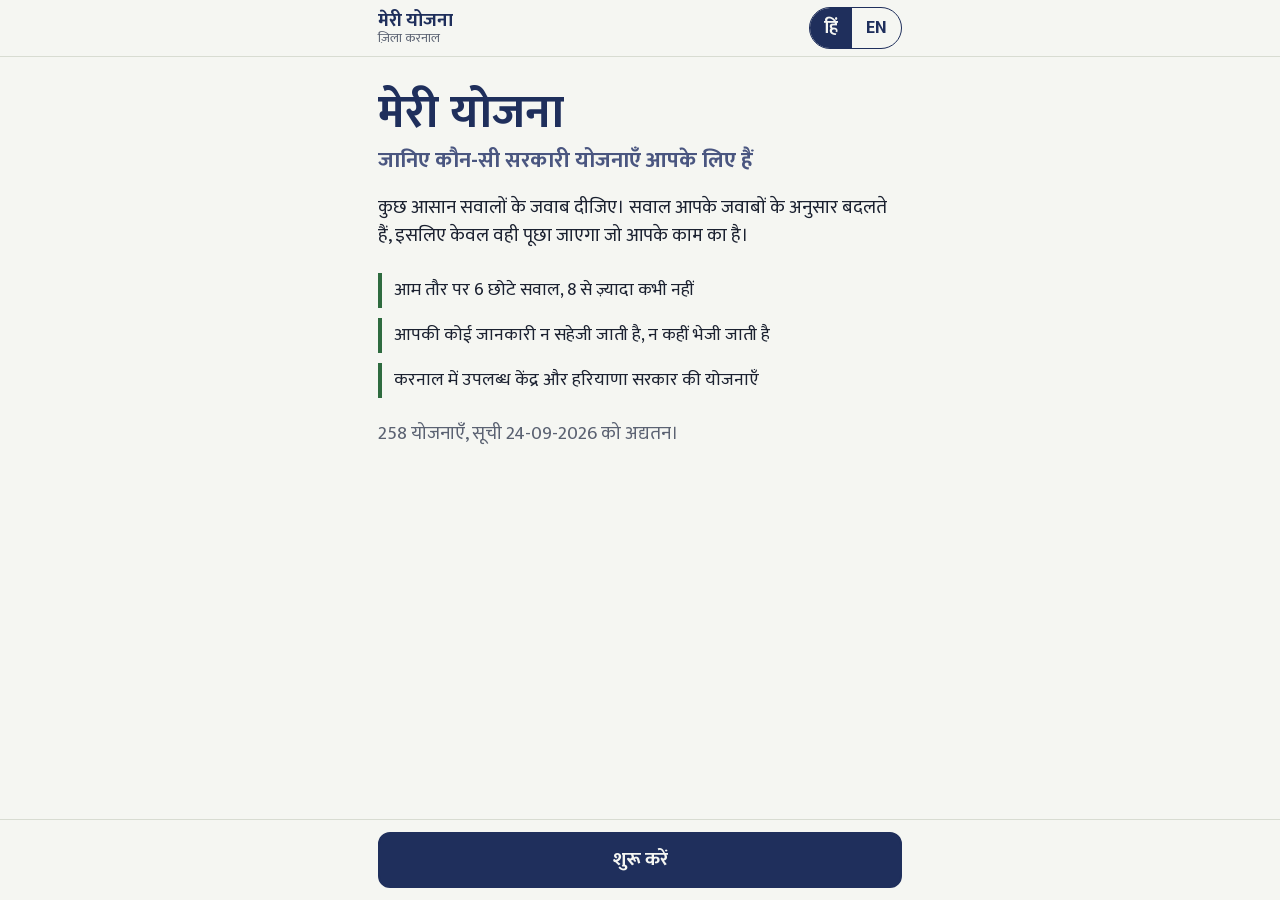
==== commit 8de90810: "Speed: static start screen, data.json, self-hosted fonts, strict CSP Lighthouse mobile (slow 4G, gzi" ====
--- a/public/index.html
+++ b/public/index.html
@@ -10,831 +10,23 @@
 <link rel="icon" href="icon-192.png" type="image/png" sizes="192x192">
 <link rel="apple-touch-icon" href="apple-touch-icon.png">
 <link rel="manifest" href="manifest.webmanifest">
-<link rel="preconnect" href="https://fonts.googleapis.com">
-<link rel="preconnect" href="https://fonts.gstatic.com" crossorigin>
-<link href="https://fonts.googleapis.com/css2?family=Mukta:wght@400;500;700;800&display=swap" rel="stylesheet">
-<style>
-:root{
-  --ink:#1F2F5C;        /* district navy, from the master's header row */
-  --ink-soft:#4A5680;
-  --paddy:#2E6B3F;      /* eligible */
-  --paddy-tint:#E6F0E8;
-  --haldi:#9A6A05;      /* check */
-  --haldi-tint:#FBF1D9;
-  --stamp:#6B3FA0;      /* rubber-stamp violet for the verification badge */
-  --paper:#F5F6F2;
-  --card:#FFFFFF;
-  --line:#D8DCD2;
-  --text:#1B2130;
-  --muted:#5B6272;
-  --focus:#1F6FEB;
-  box-sizing:border-box;
-  padding-top:env(safe-area-inset-top,0px);
-  padding-bottom:env(safe-area-inset-bottom,0px);
-}
-html{scroll-padding-top:env(safe-area-inset-top,0px)}
-@media (prefers-color-scheme:dark){
-  :root:not([data-theme="light"]){
-    --ink:#AFC0F2;--ink-soft:#8E9BC7;--paddy:#7CC48E;--paddy-tint:#1C3024;--haldi:#E9B949;--haldi-tint:#352A10;
-    --stamp:#C3A2EE;--paper:#12151C;--card:#1B1F29;--line:#2E3442;--text:#E8EAF0;--muted:#A4AABA;--focus:#7AA7FF;
-  }
-}
-:root[data-theme="dark"]{
-  --ink:#AFC0F2;--ink-soft:#8E9BC7;--paddy:#7CC48E;--paddy-tint:#1C3024;--haldi:#E9B949;--haldi-tint:#352A10;
-  --stamp:#C3A2EE;--paper:#12151C;--card:#1B1F29;--line:#2E3442;--text:#E8EAF0;--muted:#A4AABA;--focus:#7AA7FF;
-}
-*,*::before,*::after{box-sizing:inherit}
-body{margin:0;background:var(--paper);color:var(--text);
-  font-family:"Mukta","Noto Sans Devanagari","Nirmala UI","Mangal",system-ui,-apple-system,"Segoe UI",Roboto,sans-serif;
-  font-size:18px;line-height:1.5;-webkit-text-size-adjust:100%}
-button,input{font:inherit;color:inherit}
-:focus-visible{outline:3px solid var(--focus);outline-offset:2px}
-.wrap{max-width:560px;margin:0 auto;padding:0 18px}
-header.top{position:sticky;top:env(safe-area-inset-top,0px);z-index:5;background:var(--paper);border-bottom:1px solid var(--line)}
-header.top .wrap{display:flex;align-items:center;justify-content:space-between;gap:12px;min-height:56px}
-.brand{font-weight:800;font-size:19px;color:var(--ink);line-height:1.15}
-.brand small{display:block;font-weight:500;font-size:13px;color:var(--muted)}
-.lang{display:flex;border:1.5px solid var(--ink);border-radius:999px;overflow:hidden}
-.lang button{border:0;background:transparent;padding:6px 14px;min-height:40px;cursor:pointer;font-weight:700;color:var(--ink)}
-.lang button[aria-pressed="true"]{background:var(--ink);color:var(--paper)}
-main{padding:22px 0 140px}
-.ticks{display:flex;gap:6px;margin:4px 0 18px}
-.ticks span{flex:1;height:8px;border-radius:2px;background:var(--line)}
-.ticks span.done{background:var(--ink)}
-.ticks span.now{background:var(--ink-soft)}
-.qcount{font-size:15px;color:var(--muted);margin:0}
-h1.q{font-size:30px;line-height:1.2;font-weight:800;color:var(--ink);margin:6px 0 6px}
-.hint{color:var(--muted);margin:0 0 18px;font-size:16px}
-.opts{display:grid;gap:10px}
-.opts.grid{grid-template-columns:repeat(auto-fill,minmax(96px,1fr))}
-.opt{display:flex;align-items:center;gap:14px;width:100%;text-align:left;background:var(--card);border:2px solid var(--line);
-  border-radius:12px;padding:14px 16px;min-height:60px;cursor:pointer}
-.opt .box{flex:none;width:26px;height:26px;border:2px solid var(--ink-soft);border-radius:6px;display:grid;place-items:center}
-.opt.single .box{border-radius:50%}
-.opt[aria-pressed="true"]{border-color:var(--ink);background:var(--paddy-tint)}
-.opt[aria-pressed="true"] .box{background:var(--ink);border-color:var(--ink)}
-.opt[aria-pressed="true"] .box::after{content:"";width:8px;height:14px;border:solid var(--paper);border-width:0 3px 3px 0;transform:rotate(45deg) translate(-1px,-2px)}
-.opt.single[aria-pressed="true"] .box::after{width:10px;height:10px;border:0;border-radius:50%;background:var(--paper);transform:none}
-.opt .t{font-weight:700;font-size:19px;line-height:1.25}
-.opt .s{display:block;font-weight:400;font-size:15px;color:var(--muted)}
-.opts.grid .opt{justify-content:center;padding:12px 8px;min-height:56px;text-align:center}
-.opts.grid .opt .box{display:none}
-.group-h{font-size:16px;font-weight:700;color:var(--ink-soft);margin:18px 0 8px}
-.field{margin:18px 0}
-.field label{display:block;font-weight:700;margin-bottom:8px}
-.age{display:flex;align-items:center;gap:10px}
-.age input{width:120px;font-size:26px;font-weight:700;text-align:center;padding:10px;border:2px solid var(--line);border-radius:12px;background:var(--card)}
-.age button{width:56px;height:56px;border-radius:12px;border:2px solid var(--line);background:var(--card);font-size:26px;font-weight:700;cursor:pointer}
-.err{color:#B3261E;font-weight:700;margin:10px 0 0;min-height:1.5em}
-@media (prefers-color-scheme:dark){.err{color:#FFB4AB}}
-nav.actions{position:fixed;left:0;right:0;bottom:0;z-index:6;background:var(--paper);border-top:1px solid var(--line);padding-bottom:env(safe-area-inset-bottom,0px)}
-nav.actions .wrap{display:flex;gap:10px;padding-top:12px;padding-bottom:12px}
-.btn{border:2px solid var(--ink);border-radius:12px;min-height:56px;padding:10px 18px;font-weight:800;font-size:19px;cursor:pointer;background:transparent;color:var(--ink);text-decoration:none;display:inline-flex;align-items:center;justify-content:center}
-.btn.primary{background:var(--ink);color:var(--paper);flex:1}
-.hero{padding:10px 0 0}
-.hero h1{font-size:46px;line-height:1.05;font-weight:800;color:var(--ink);margin:0 0 4px}
-.hero h1 .sub{display:block;font-size:22px;font-weight:700;color:var(--ink-soft);margin-top:10px;line-height:1.25}
-.hero p{font-size:19px;max-width:32em}
-.facts{list-style:none;padding:0;margin:22px 0;display:grid;gap:10px}
-.facts li{border-left:4px solid var(--paddy);padding:4px 0 4px 12px}
-.meta{font-size:14px;color:var(--muted);overflow-wrap:anywhere}
-.sum{display:grid;grid-template-columns:1fr 1fr;gap:10px;margin:14px 0 12px}
-.sum a{display:block;text-decoration:none;border-radius:12px;padding:12px 14px;color:var(--text);font-size:16px;line-height:1.3}
-.sum .e{background:var(--paddy-tint);border:2px solid var(--paddy)}
-.sum .c{background:var(--haldi-tint);border:2px solid var(--haldi)}
-.sum b{display:block;font-size:40px;line-height:1;font-weight:800;margin-bottom:4px}
-.sum .e b{color:var(--paddy)} .sum .c b{color:var(--haldi)}
-h2.sec{font-size:24px;font-weight:800;color:var(--ink);margin:30px 0 4px}
-.secnote{color:var(--muted);font-size:16px;margin:0 0 10px}
-h3.sector{font-size:17px;font-weight:700;color:var(--muted);margin:18px 0 8px;border-bottom:1px solid var(--line);padding-bottom:4px}
-.card{background:var(--card);border:1px solid var(--line);border-left:6px solid var(--paddy);border-radius:10px;padding:14px 16px;margin:0 0 12px;position:relative}
-.card.check,.card.cond{border-left-color:var(--haldi)}
-.card.life{border-left-color:var(--ink-soft)}
-.card h4{margin:0;font-size:20px;line-height:1.25;font-weight:800;padding-right:92px}
-.card .alt{margin:2px 0 0;color:var(--muted);font-size:15px;padding-right:92px}
-.card .ben{margin:10px 0 6px;font-size:17px}
-.stamp{position:absolute;top:12px;right:10px;width:82px;text-align:center;font-size:11px;line-height:1.15;font-weight:800;
-  color:var(--stamp);border:2px solid var(--stamp);outline:1px solid var(--stamp);outline-offset:2px;border-radius:6px;padding:4px 3px;transform:rotate(-4deg)}
-.stamp.pending{color:var(--muted);border-color:var(--muted);border-style:dashed;outline:0;transform:none}
-.why{background:var(--haldi-tint);border-radius:8px;padding:8px 12px;margin:8px 0;font-size:15px}
-.why p{margin:4px 0}
-.window{display:inline-block;background:var(--ink);color:var(--paper);font-weight:700;border-radius:6px;padding:4px 10px;margin:6px 0;font-size:16px}
-.contact{font-size:15px;margin:6px 0}
-details{margin-top:8px}
-summary{cursor:pointer;font-weight:700;color:var(--ink);min-height:44px;display:flex;align-items:center}
-.det{font-size:15px}
-.det h5{margin:12px 0 2px;font-size:15px;color:var(--ink-soft)}
-.det p{margin:2px 0;white-space:pre-line}
-.det ul{margin:4px 0;padding-left:20px}
-.det a{color:var(--ink);word-break:break-all}
-.slabs{margin:8px 0;padding:0;list-style:none;font-size:15px}
-.slabs li{padding:3px 0;color:var(--muted)}
-.slabs li.m{color:var(--text);font-weight:700}
-.slabs li.m::before{content:"✓ ";color:var(--paddy)}
-.docs{background:var(--card);border:1px solid var(--line);border-radius:10px;padding:10px 16px;margin:12px 0}
-.docs ul{list-style:none;padding:0;margin:6px 0;columns:2;column-gap:16px}
-.docs li{break-inside:avoid;padding:4px 0 4px 28px;position:relative;font-size:16px}
-.docs li::before{content:"";position:absolute;left:0;top:8px;width:18px;height:18px;border:2px solid var(--ink-soft);border-radius:4px}
-.rbar{display:flex;flex-wrap:wrap;gap:8px}
-.rbar .btn{flex:1 1 180px;font-size:17px;min-height:52px}
-.lifebox{margin-top:30px}
-.lifebox>summary{font-size:22px;font-weight:800}
-.empty{background:var(--card);border:1px dashed var(--line);border-radius:10px;padding:16px}
-.foot{margin-top:34px;font-size:14px;color:var(--muted)}
-@media (max-width:380px){.hero h1{font-size:38px}h1.q{font-size:26px}.docs ul{columns:1}}
-@media (prefers-reduced-motion:no-preference){.screen{animation:in .18s ease-out}@keyframes in{from{opacity:.4;transform:translateY(6px)}to{opacity:1;transform:none}}}
-@media print{
-  header.top,nav.actions,.rbar,.noprint,.lifebox{display:none!important}
-  body{background:#fff;color:#000;font-size:11pt}
-  main{padding:0}
-  .card{break-inside:avoid;border-color:#999}
-}
-</style>
+<link rel="preload" href="fonts/mukta-700-devanagari.woff2" as="font" type="font/woff2" crossorigin>
+<link rel="preload" href="fonts/mukta-400-devanagari.woff2" as="font" type="font/woff2" crossorigin>
+<link rel="preload" href="data.json" as="fetch" crossorigin>
+<link rel="stylesheet" href="style.css">
+
 </head>
 <body>
 <header class="top"><div class="wrap">
-  <div class="brand" id="brand"></div>
+  <div class="brand" id="brand">मेरी योजना<small>ज़िला करनाल</small></div>
   <div class="lang" role="group" aria-label="Language / भाषा">
     <button type="button" id="l-hi" aria-pressed="true">हिं</button>
     <button type="button" id="l-en" aria-pressed="false">EN</button>
   </div>
 </div></header>
-<main><div class="wrap" id="app" aria-live="polite"></div></main>
+<main><div class="wrap" id="app" aria-live="polite"><div class="screen"><section class="hero"><h1>मेरी योजना<span class="sub">जानिए कौन-सी सरकारी योजनाएँ आपके लिए हैं</span></h1><p>कुछ आसान सवालों के जवाब दीजिए। सवाल आपके जवाबों के अनुसार बदलते हैं, इसलिए केवल वही पूछा जाएगा जो आपके काम का है।</p><ul class="facts"><li>आम तौर पर 6 छोटे सवाल, 8 से ज़्यादा कभी नहीं</li><li>आपकी कोई जानकारी न सहेजी जाती है, न कहीं भेजी जाती है</li><li>करनाल में उपलब्ध केंद्र और हरियाणा सरकार की योजनाएँ</li></ul><noscript><p class="err">इस पेज के लिए JavaScript चालू होना चाहिए। / This page needs JavaScript.</p></noscript></section></div></div></main>
 <nav class="actions"><div class="wrap" id="actbar"></div></nav>
-
-<script>/* Karnal Yojana Finder – matching and question engine.
-   Used by the app (browser) and by the test script (node). No network, no storage. */
-(function (root) {
-  'use strict';
-
-  var LEVELS = ['c1','c2','c3','c4','c5','c6','c7','c8','c9','c10','c11','c12','iti','diploma','ug','pg','phd'];
-  var INCOME_BANDS = [            // [low, high) in rupees per year
-    { id: 'i1', lo: 0,      hi: 100000 },
-    { id: 'i2', lo: 100000, hi: 180000 },
-    { id: 'i3', lo: 180000, hi: 250000 },
-    { id: 'i4', lo: 250000, hi: 300000 },
-    { id: 'i5', lo: 300000, hi: 800000 },
-    { id: 'i6', lo: 800000, hi: Infinity }
-  ];
-  var DIS_BANDS = { none: null, d1: [1, 40], d2: [40, 60], d3: [60, 70], d4: [70, 101] };
-  var RES_BANDS = { r0: [0, 1], r1: [1, 3], r2: [3, 5], r3: [5, 15], r4: [15, 200] };
-  var SOFT_EVENTS = { admission: 1, retirement: 1 };
-  var MAX_SCREENS = 8;
-  // Order after "Who is this for?". If the path is long, the last ones are skipped (-> Check).
-  var ORDER = ['about', 'category', 'income', 'occupation', 'class', 'disability', 'event', 'residence'];
-
-  function hardEvents(s) { return (s.events || []).filter(function (e) { return !SOFT_EVENTS[e]; }).concat(s.special || []); }
-  function inter(a, b) { for (var i = 0; i < a.length; i++) if (b.indexOf(a[i]) >= 0) return true; return false; }
-
-  function catMatch(personCats, schemeTokens) {
-    for (var i = 0; i < schemeTokens.length; i++) {
-      var t = schemeTokens[i];
-      if (personCats.indexOf(t) >= 0) return true;
-      if (t === 'BC' && (personCats.indexOf('BC-A') >= 0 || personCats.indexOf('BC-B') >= 0)) return true;
-    }
-    return false;
-  }
-
-  /* Evaluate one scheme against the answers.
-     ans: answers object; skipped: {questionId:true} for questions dropped by the screen cap.
-     Returns {status: 'eligible'|'check'|'event'|'no', reasons:[{key,text}], window, slabs:[...]} */
-  function evaluate(s, ans, skipped) {
-    skipped = skipped || {};
-    var R = [], no = false, eventPending = false, windowNote = null;
-    function chk(key, text) { R.push({ key: key, text: text || '' }); }
-
-    // beneficiary type
-    if (ans.types && ans.types.indexOf(s.btype) < 0) no = true;
-
-    // gender
-    if (s.gender !== 'Any') {
-      if (ans.gender) { if (ans.gender !== s.gender) no = true; }
-      else if (skipped.about) chk('notasked_gender');
-    }
-    // age
-    if (s.age_min != null || s.age_max != null) {
-      if (ans.age != null) {
-        if (s.age_min != null && ans.age < s.age_min) no = true;
-        if (s.age_max != null && ans.age > s.age_max) no = true;
-      } else if (skipped.about || ans.about_done) chk('age_unknown', ageText(s));
-    }
-    // category
-    var c = s.cat || { any: true, tokens: [], other: [] };
-    if (!c.any && (c.tokens.length || c.other.length)) {
-      if (ans.cats) {
-        if (ans.cats.indexOf('UNK') >= 0) chk('cat_unknown', s.cat_raw);
-        else if (!catMatch(ans.cats, c.tokens)) {
-          if (c.other.length) chk('cat_other', s.cat_raw); else no = true;
-        }
-      } else if (skipped.category) chk('notasked_cat', s.cat_raw);
-    }
-    if (c.note) chk('cat_note', c.note);
-    // income
-    if (s.income_cap != null) {
-      if (ans.income === 'UNK') chk('income_unknown', s.income_cap);
-      else if (ans.income) {
-        var b = INCOME_BANDS.filter(function (x) { return x.id === ans.income; })[0];
-        if (b.lo >= s.income_cap) no = true;
-        else if (b.hi > s.income_cap) chk('income_border', s.income_cap);
-      } else if (skipped.income) chk('notasked_income', s.income_cap);
-    }
-    // occupation
-    if (s.occ && s.occ.length) {
-      if (ans.occ) { if (!inter(ans.occ, s.occ)) no = true; }
-      else if (skipped.occupation) chk('notasked_occ', s.occ_raw);
-    }
-    // class / course – only for Student schemes
-    if (s.btype === 'Student' && s.cls && s.cls.length && s.cls.length < LEVELS.length) {
-      if (ans.cls) { if (s.cls.indexOf(ans.cls) < 0) no = true; }
-      else if (skipped['class']) chk('notasked_class', s.cls_raw);
-    }
-    // disability
-    if (s.dis_min != null) {
-      if (ans.dis === 'UNK') chk('dis_unknown', s.dis_min);
-      else if (ans.dis === 'none') no = true;
-      else if (ans.dis) {
-        var d = DIS_BANDS[ans.dis];
-        if (d[1] <= s.dis_min) no = true;
-        else if (d[0] < s.dis_min) chk('dis_border', s.dis_min);
-      } else if (skipped.disability) chk('notasked_dis', s.dis_min);
-    }
-    // residence
-    if (s.res_years != null) {
-      if (ans.res) {
-        var r = RES_BANDS[ans.res];
-        if (r[1] <= s.res_years) no = true;
-        else if (r[0] < s.res_years) chk('res_border', s.res_years);
-      } else chk('res_unknown', s.res_years);
-    }
-    // life events
-    var he = hardEvents(s);
-    if (he.length) {
-      if (ans.events && inter(ans.events, he)) {
-        if (s.window_days && ans.events.some(function (x) { return (s.events || []).indexOf(x) >= 0; })) windowNote = s.window_raw;
-      } else eventPending = true;
-    }
-    // exclusions the app cannot test
-    if (s.exclusions) chk('exclusion', s.exclusions);
-    // rules present only in the eligibility text
-    (s.gaps || []).forEach(function (g) {
-      if (g.report_only) return;
-      if (g.key === 'category') {
-        if (ans.cats && ans.cats.indexOf('UNK') < 0 && inter(ans.cats.concat(expandBC(ans.cats)), g.hint || [])) return;
-        chk('gap', g.text); return;
-      }
-      if (g.key === 'disability') { if (ans.dis && ans.dis !== 'none' && ans.dis !== 'UNK') return; chk('gap', g.text); return; }
-      chk('gap', g.text);
-    });
-
-    var status = no ? 'no' : eventPending ? 'event' : R.length ? 'check' : 'eligible';
-    return { status: status, reasons: dedupe(R), window: windowNote, slabs: matchSlabs(s, ans) };
-  }
-
-  function expandBC(cats) { return (cats.indexOf('BC-A') >= 0 || cats.indexOf('BC-B') >= 0) ? ['BC'] : []; }
-  function dedupe(R) {
-    var seen = {}; return R.filter(function (r) { var k = r.key + '|' + r.text; if (seen[k]) return false; seen[k] = 1; return true; });
-  }
-  function ageText(s) {
-    if (s.age_min != null && s.age_max != null) return s.age_min + '–' + s.age_max;
-    if (s.age_min != null) return s.age_min + '+';
-    return '≤ ' + s.age_max;
-  }
-  function matchSlabs(s, ans) {
-    if (!s.slabs) return [];
-    return s.slabs.map(function (sl) {
-      var ok = true;
-      if (ans.cls && sl.cls && sl.cls.length && sl.cls.indexOf(ans.cls) < 0) ok = false;
-      if (ans.gender && sl.gender && sl.gender !== 'Any' && sl.gender !== ans.gender) ok = false;
-      return { id: sl.id, label: sl.label, benefit: sl.benefit, match: ok };
-    });
-  }
-
-  // ---------------------------------------------------------------- adaptive questions
-  function candidates(schemes, ans) {
-    return schemes.filter(function (s) { return evaluate(s, ans, {}).status !== 'no'; });
-  }
-  var RELEVANT = {
-    about: function (C) { return C.some(function (s) { return s.gender !== 'Any' || s.age_min != null || s.age_max != null ||
-        (s.slabs || []).some(function (x) { return x.gender && x.gender !== 'Any'; }) ||
-        (s.gaps || []).some(function (g) { return g.key === 'gender'; }); }); },
-    category: function (C) { return C.some(function (s) { return (s.cat && !s.cat.any && (s.cat.tokens.length || s.cat.other.length)) ||
-        (s.gaps || []).some(function (g) { return g.key === 'category'; }); }); },
-    income: function (C) { return C.some(function (s) { return s.income_cap != null; }); },
-    occupation: function (C) { return occOptions(C).length > 0; },
-    'class': function (C, ans) { return ans.types && ans.types.indexOf('Student') >= 0 &&
-        C.some(function (s) { return s.btype === 'Student' && s.cls && s.cls.length && s.cls.length < LEVELS.length; }); },
-    disability: function (C) { return C.some(function (s) { return s.dis_min != null ||
-        (s.gaps || []).some(function (g) { return g.key === 'disability'; }); }); },
-    event: function (C) { return eventOptions(C).length > 0; },
-    residence: function (C, ans) { return C.some(function (s) { return s.res_years != null && evaluate(s, ans, {}).status !== 'event'; }); }
-  };
-  /* The page may collect an answer on another screen (disability is asked with gender and age). */
-  var ANSWERED = {
-    about: function (a) { return !!a.about_done; }, category: function (a) { return !!a.cats; }, income: function (a) { return !!a.income; },
-    occupation: function (a) { return !!a.occ; }, 'class': function (a) { return !!a.cls; }, disability: function (a) { return !!a.dis; },
-    event: function (a) { return !!a.events; }, residence: function (a) { return !!a.res; }
-  };
-  function occOptions(C) {
-    var seen = {}, out = [];
-    C.forEach(function (s) { (s.occ || []).forEach(function (o) { if (!seen[o]) { seen[o] = 1; out.push(o); } }); });
-    return out;
-  }
-  function eventOptions(C) {
-    var seen = {}, out = [];
-    C.forEach(function (s) { hardEvents(s).forEach(function (e) { if (!seen[e]) { seen[e] = 1; out.push(e); } }); });
-    return out;
-  }
-  /* asked: array of question ids already answered (not counting 'types').
-     Returns {next: id|null, skipped: {id:true}} */
-  function nextQuestion(schemes, ans, asked) {
-    var C = candidates(schemes, ans);
-    var used = 1 + asked.length; // "types" is screen 1
-    var skipped = {};
-    for (var i = 0; i < ORDER.length; i++) {
-      var q = ORDER[i];
-      if (asked.indexOf(q) >= 0 || ANSWERED[q](ans)) continue;
-      if (!RELEVANT[q](C, ans)) continue;
-      if (used >= MAX_SCREENS) { skipped[q] = true; continue; }
-      return { next: q, skipped: skipped, candidates: C };
-    }
-    return { next: null, skipped: skipped, candidates: C };
-  }
-  /* Upper bound on remaining screens, for the progress bar */
-  function remainingEstimate(schemes, ans, asked) {
-    var C = candidates(schemes, ans), n = 0;
-    ORDER.forEach(function (q) { if (asked.indexOf(q) < 0 && !ANSWERED[q](ans) && RELEVANT[q](C, ans)) n++; });
-    return Math.min(n, MAX_SCREENS - 1 - asked.length);
-  }
-
-  function results(schemes, ans, skipped) {
-    var out = { eligible: [], check: [], event: [] };
-    schemes.forEach(function (s) {
-      var e = evaluate(s, ans, skipped);
-      if (e.status !== 'no') out[e.status].push({ scheme: s, ev: e });
-    });
-    return out;
-  }
-  function docsChecklist(list) {
-    var seen = {}, out = [];
-    list.forEach(function (x) { (x.scheme.docs_canon || []).forEach(function (d) { if (!seen[d]) { seen[d] = 1; out.push(d); } }); });
-    return out;
-  }
-
-  /* How specific a scheme is to the person: the number of answered questions it actually tests.
-     0 means it matches everyone, so the page lists it last. */
-  function specificity(s) {
-    var n = 0;
-    if (s.btype !== 'Individual' && s.btype !== 'Household') n++;
-    if (s.gender !== 'Any') n++;
-    if (s.age_min != null || s.age_max != null) n++;
-    if (s.cat && !s.cat.any && (s.cat.tokens.length || s.cat.other.length)) n++;
-    if (s.income_cap != null) n++;
-    if (s.occ && s.occ.length) n++;
-    if (s.btype === 'Student' && s.cls && s.cls.length && s.cls.length < LEVELS.length) n++;
-    if (s.dis_min != null) n++;
-    if (s.res_years != null) n++;
-    if (hardEvents(s).length) n++;
-    if ((s.gaps || []).some(function (g) { return !g.report_only; })) n++;
-    return n;
-  }
-
-  var API = { LEVELS: LEVELS, INCOME_BANDS: INCOME_BANDS, MAX_SCREENS: MAX_SCREENS, ORDER: ORDER,
-    evaluate: evaluate, specificity: specificity, nextQuestion: nextQuestion, remainingEstimate: remainingEstimate,
-    results: results, occOptions: occOptions, eventOptions: eventOptions, candidates: candidates,
-    docsChecklist: docsChecklist, hardEvents: hardEvents };
-  if (typeof module !== 'undefined' && module.exports) module.exports = API; else root.YojanaEngine = API;
-})(this);
-</script>
-<script>
-var DATA = {"meta":{"source":"Karnal_Schemes_Master_v6_0_Sep2026.xlsx","built":"24-09-2026 09:39","citizen_rows":296,"schemes":258,"slab_rows":38,"missing_hindi":[]},"schemes":[{"id":"RD-001","parent":null,"sector":"Rural Development","dept":"Rural Development – DRDA (ADC-cum-CEO)","name":"Viksit Bharat – Guarantee for Rozgar and Ajeevika Mission (Gramin) (VB-G RAM G) Act 2025 – replaces MGNREGA (in force 01-07-2026)","name_hi":"विकसित भारत – रोज़गार और आजीविका गारंटी मिशन (ग्रामीण) (VB-G RAM G) – मनरेगा के स्थान पर","level":"CSS","elig_text":"Target: Registered rural households (Job Card holders); adult members who demand unskilled manual work (minimum 1/3 women).\nEligibility: • Adult members of rural households willing to do unskilled manual work; must register with the Gram Panchayat (GP) and obtain a Job Card.\n• Local resident of the GP; women are to be given priority and at least one-third of workers shall be women; preference to persons with disabilities.","benefit":"• Legal guarantee of up to 125 days wage employment per rural household per FY (was 100 under MGNREGA); statutory pause of up to 60 days in peak agricultural seasons.\n• Wages: Haryana notified rate ₹409/day w.e.f. 01-07-2026 (S.O. 3518(E), 30-06-2026); national floor ₹300/day, national average ₹327.4/day.\n• Unemployment allowance retained if work not given within 15 days of demand; wage payment timelines retained.\n• Works in 4 thematic domains: water security, rural infrastructure, livelihood infrastructure, extreme-weather mitigation; Viksit Gram Panchayat Plans integrated with PM Gati Shakti.\nFUNDING: Centre:State 60:40 for wages (was 100% Central under MGNREGA); Union BE 2026-27 ₹95,692 crore.","benefit_short":"Legal guarantee of up to 125 days wage employment per rural household per FY (was 100 under MGNREGA); statutory pause of up to 60 days in peak agricultural seasons.","docs_text":"• Registration application to GP and issue of Job Card (duplicate if lost). Job Card must be presented when demanding work; no payment without Job Card.\n• New work generally starts when at least 50 labourers are available (with relaxations for hills/afforestation). •Employment is ordinarily for at least 14 continuous days; if worksite is beyond 5 km within the block, pay an extra 10% of the wage rate for transport/living expenses.","docs":["Registration application to GP and issue of Job Card (duplicate if lost). Job Card must be presented when demanding work","no payment without Job Card","New work generally starts when at least 50 labourers are available (with relaxations for hills/afforestation)","Employment is ordinarily for at least 14 continuous days","if worksite is beyond 5 km within the block, pay an extra 10% of the wage rate for transport/living expenses"],"docs_canon":[],"how":"Transition: existing e-KYC-verified MGNREGA Job Cards remain valid until new Gramin Rozgar Guarantee Cards are issued (data migration till 31-12-2026). Demand for work → GP/Programme Officer → allotment within 15 days → biometric attendance → wages via DBT. Draft rules (8) released by MoRD in 2026; State implementation guidelines to follow.","mode":"Offline","link_text":"haryanarural.gov.in/vbgramg","link":"https://haryanarural.gov.in/vbgramg","nodal":"ADC-cum-CEO, DRDA","btype_raw":"Household","btype":"Household","exclusions":"","age_min":null,"age_max":null,"gender":"Any","cat_raw":"Any","cat":{"any":true,"tokens":[],"other":[],"note":""},"income_cap":null,"res_years":null,"occ_raw":"","occ":[],"cls_raw":"Post-matric / higher education","cls":[],"dis_min":null,"event_raw":"","events":[],"window_raw":"","window_days":null,"verif_raw":"Verified & updated 24-09-2026","verified":true,"gaps":[{"key":"gender","field":"Gender (col Z)","text":"Target: Registered rural households (Job Card holders); adult members who demand unskilled manual work (minimum 1/3 women)","report_only":true,"hint":"F"},{"key":"disability","field":"Disability % min (col AF)","text":"Local resident of the GP; women are to be given priority and at least one-third of workers shall be women; preference to persons with disabilities"}],"special":[]},{"id":"RD-002","parent":null,"sector":"Rural Development","dept":"Rural Development – DRDA (ADC-cum-CEO)","name":"Swachh Bharat Mission – Gramin (SBM-G) – Phase II (ODF Plus, 2020–25) CSS 60:40.","name_hi":"स्वच्छ भारत मिशन – ग्रामीण (चरण-II)","level":"CSS","elig_text":"Target: • Rural households without toilets (new/left-out) for IHHL.\n• Entire GPs for Solid & Liquid Waste Management (SLWM) and ODF-Plus interventions (Community Sanitary Complexes, plastic/greywater/faecal sludge management).\nEligibility: • IHHL incentive for eligible rural households (left-out/new): BPL and specified APL categories (SC/ST, Persons with Disabilities, landless with homestead, small/marginal farmers, women-headed households, etc.).\n• Priority order within eligible APL categories and vulnerable sub-groups as per guidelines.","benefit":"• ₹12,000 per IHHL to eligible households; DBT on verification.\n• Community Sanitary Complex (CSC) capital support up to ₹3 lakh per complex; O&M through GP/community arrangement.\n• SLWM: unit costs as per guidelines (plastic waste, greywater, faecal sludge; village and cluster level).\n• Revolving Fund: up to 5% of project outlay, cap ₹1.5 crore per district for sanitation credit and supply chain.","benefit_short":"₹12,000 per IHHL to eligible households; DBT on verification.","docs_text":"• Identification at GP level and entry in SBM(G) MIS; Aadhaar seeding of beneficiaries; approvals at Block and District.\n• GP resolution/plan for CSC/SLWM assets with O&M arrangements.","docs":["Identification at GP level and entry in SBM(G) MIS","Aadhaar seeding of beneficiaries","approvals at Block and District","GP resolution/plan for CSC/SLWM assets with O&M arrangements"],"docs_canon":["aadhaar"],"how":"• Household identified/verified by GP → details entered in SBM(G) MIS with Aadhaar → sanction → DBT of ₹12,000 released in stages on verification of construction.\n• For CSC/SLWM: GP proposes as per VAP/GPDP → approval by Block/District/State; implement through GP/User Agency with defined O&M.","mode":"Institutional / Convergence","link_text":"https://haryanarural.gov.in (default dept portal – confirm)","link":"https://haryanarural.gov.in","nodal":"ADC-cum-CEO, DRDA","btype_raw":"Enterprise","btype":"Enterprise","exclusions":"","age_min":null,"age_max":null,"gender":"Any","cat_raw":"SC/BPL/AAY","cat":{"any":false,"tokens":["AAY","BPL","SC"],"other":[],"note":""},"income_cap":null,"res_years":null,"occ_raw":"Farmer","occ":["farmer"],"cls_raw":"Post-matric / higher education","cls":[],"dis_min":null,"event_raw":"","events":[],"window_raw":"","window_days":null,"verif_raw":"Verified online 22-09-2026","verified":true,"gaps":[{"key":"gender","field":"Gender (col Z)","text":"IHHL incentive for eligible rural households (left-out/new): BPL and specified APL categories (SC/ST, Persons with Disabilities, landless with homestead, small/marginal farmers, women-headed households, etc.)","report_only":true,"hint":"F"},{"key":"disability","field":"Disability % min (col AF)","text":"IHHL incentive for eligible rural households (left-out/new): BPL and specified APL categories (SC/ST, Persons with Disabilities, landless with homestead, small/marginal farmers, women-headed households, etc.)"}],"special":[]},{"id":"AGR-001","parent":null,"sector":"Agriculture","dept":"HSAMB – Market Committee","name":"Mukhyamantri Kisan Evam Khetihar Mazdoor Jiwan Suraksha Yojana, 2013 (with 16.07.2024 amendments)","name_hi":"मुख्यमंत्री किसान एवं खेतिहर मज़दूर जीवन सुरक्षा योजना","level":"State","elig_text":"Target: No age limit (age cap removed Jun-2024); Accident must occur within Haryana during agri. op.\n• Injury/death while handling agricultural machinery.\n• Accident while digging well, installing/operating tubewell, or operating cane crusher/kohloo/chaff cutter/thresher.\n• Poisonous gas during digging/operating well/tubewell.\n• Electric current during any agricultural op.\n• Accident while carrying agricultural produce within the State.\n• While applying agri chemicals; electric shock; fire hazards.\n• during agricultural produce in Market Yards.\n• Death due to snake bite or other poisonous creatures .\n• Due to lightning; accidents with animals; leakage of poisonous gas from tubewells.\nEligibility: Beneficiaries: Farmers, agricultural labourers, and market yard labourers in Haryana.\nAccident must occur within Haryana during agricultural operations/pursuits or in market yards/while carrying produce. Claimant can be the injured person or legal heir (in case of death).","benefit":"• Death: ₹5L; Permanent disability: ₹2.5L; Amputation of two limbs / permanent serious injury: ₹1.875L: Amputation of one limb (amp.of 4 fingers = one limb loss): ₹1.25 L; Amputation of full finger: ₹75K; Partial amputation of finger: ₹37.5K","benefit_short":"Death: ₹5L; Permanent disability: ₹2.5L; Amputation of two limbs / permanent serious injury: ₹1.875L: Amputation of one limb (amp.of 4 fingers = one limb loss): ₹1.25 L;…","docs_text":"• Duly filled claim application (as per Annexure); affidavit of claimant.\n• Medical Certificate/ post-mortem report & Police DDR/FIR (in case of death).\n• Identity proof & bank details; Attestation verification: Sarpanch + two Panchayat members (or Municipal Commissioner/Administrator) and SDM;\nRegistered Medical Officer’s certificate\n• Photographs of injury.","docs":["Duly filled claim application (as per Annexure)","affidavit of claimant","Medical Certificate/ post-mortem report & Police DDR/FIR (in case of death)","Identity proof & bank details","Attestation verification: Sarpanch + two Panchayat members (or Municipal Commissioner/Administrator) and SDM","Registered Medical Officer’s certificate","Photographs of injury"],"docs_canon":["bank","photo","medical"],"how":"Primary: Antyodaya-SARAL Service ..\nForm>signed by himself/kin>attested >presented to SDM/Administrator.","mode":"Online","link_text":"https://agriharyana.gov.in / https://fasal.haryana.gov.in (default dept portal – confirm)","link":"https://agriharyana.gov.in","nodal":"Secretary, Market Committee / Zonal Administrator HSAMB","btype_raw":"Farmer","btype":"Farmer","exclusions":"","age_min":null,"age_max":null,"gender":"Any","cat_raw":"Any","cat":{"any":true,"tokens":[],"other":[],"note":""},"income_cap":null,"res_years":null,"occ_raw":"Farmer","occ":["farmer"],"cls_raw":"","cls":[],"dis_min":null,"event_raw":"Death; Accident","events":["death","accident"],"window_raw":"","window_days":null,"verif_raw":"Verified & updated 24-09-2026","verified":true,"gaps":[],"special":[]},{"id":"HORT-001","parent":null,"sector":"Horticulture","dept":"Horticulture Dept. (DHO)","name":"IHD – Integrated Horticulture Development (State Plan)","name_hi":"एकीकृत बागवानी विकास (राज्य योजना)","level":"State","elig_text":"Farmers/entrepreneurs producing in Haryana; age ≥18 years.","benefit":"Assistance: As per component-wise cost norms notified for FY 2024-25; paid via DBT after physical verification.\nIllustrative cost norms:\n• Greenhouse – Fan & Pad: ₹1,650/sq.m; Naturally Ventilated: ₹1,400/sq.m.\n• Shade-net house tubular: ₹710/sq.m.\nPattern of assistance generally 40%–50% (higher for eligible categories/components) as notified.","benefit_short":"Assistance: As per component-wise cost norms notified for FY 2024-25; paid via DBT after physical verification.","docs_text":"• Aadhaar & PPP, PAN, bank details (seeded with Aadhaar).\n• Land records (Jamabandi/Fard/lease), site photos, component-specific estimates/invoices.\n• Category certificate where applicable (e.g., SC for SCSP).","docs":["Aadhaar & PPP, PAN, bank details (seeded with Aadhaar)","Land records (Jamabandi/Fard/lease)","site photos, component-specific estimates/invoices","Category certificate where applicable (e.g., SC for SCSP)"],"docs_canon":["ppp","aadhaar","bank","photo","land"],"how":"HORTNET (https://hortnet.hortharyana.gov.in) – online application & workflow . First-come-first-served, subject to budget availability and component-wise eligibility.","mode":"Online","link_text":"https://hortnet.hortharyana.gov.in","link":"https://hortnet.hortharyana.gov.in","nodal":"District Horticulture Officer (DHO)","btype_raw":"Farmer","btype":"Farmer","exclusions":"","age_min":null,"age_max":null,"gender":"Any","cat_raw":"Any","cat":{"any":true,"tokens":[],"other":[],"note":""},"income_cap":null,"res_years":null,"occ_raw":"Farmer; Enterprise/entrepreneur","occ":["farmer","entrepreneur"],"cls_raw":"","cls":[],"dis_min":null,"event_raw":"","events":[],"window_raw":"","window_days":null,"verif_raw":"Verified online 24-09-2026","verified":true,"gaps":[{"key":"age","field":"Min / Max age (cols X, Y)","text":"Farmers/entrepreneurs producing in Haryana; age ≥18 years"}],"special":[]},{"id":"HORT-002","parent":null,"sector":"Horticulture","dept":"Horticulture Dept. (DHO)","name":"Mukhya Mantri Bagwani Bima Yojana (MBBY) – Assurance-based horticulture crop loss compensation","name_hi":"मुख्यमंत्री बागवानी बीमा योजना","level":"State","elig_text":"Beneficiaries: Registered horticulture farmers in Haryana for notified crops/area.","benefit":"Premium to pay= 2.5% of sum assured:\n• Vegetables/Spices: ₹750 per acre; compensation ₹15,000 (min) to ₹30,000 (max) per acre.\n• Fruits: ₹1,000 per acre; compensation ₹20,000 (min) to ₹40,000 (max) per acre. 0-25%loss-no compensation; 26-51%- 50 percent compensation; 51-75% loss- 75% compensation and above it 100 percent compensation.","benefit_short":"Premium to pay= 2.5% of sum assured:","docs_text":"• Aadhaar/PPP, bank details; MFMB registration & crop/area details;\n• Any risk-intimation/verification documents as per portal directions.","docs":["Aadhaar/PPP, bank details","MFMB registration & crop/area details","Any risk-intimation/verification documents as per portal directions"],"docs_canon":["ppp","aadhaar","bank"],"how":"MBBY portal – https://mbby.hortharyana.gov.in (apply & track).","mode":"Online","link_text":"https://mbby.hortharyana.gov.in","link":"https://mbby.hortharyana.gov.in","nodal":"District Horticulture Officer (DHO)","btype_raw":"Farmer","btype":"Farmer","exclusions":"","age_min":null,"age_max":null,"gender":"Any","cat_raw":"Any","cat":{"any":true,"tokens":[],"other":[],"note":""},"income_cap":null,"res_years":null,"occ_raw":"Farmer","occ":["farmer"],"cls_raw":"","cls":[],"dis_min":null,"event_raw":"","events":[],"window_raw":"","window_days":null,"verif_raw":"Verified online 22-09-2026","verified":true,"gaps":[],"special":[]},{"id":"AGR-002","parent":null,"sector":"Agriculture","dept":"Agriculture & Farmers Welfare Dept. (DDA)","name":"Meri Fasal Mera Byora (MFMB) – Unified farmer/crop registration for procurement, insurance & schemes","name_hi":"मेरी फसल मेरा ब्यौरा – किसान व फसल पंजीकरण","level":"State","elig_text":"Beneficiaries: All farmers cultivating in Haryana; mandatory for many schemes/procurement.\nPre-requisite for availing several horticulture schemes (where applicable).","benefit":"No direct subsidy; enables eligibility and payments in linked schemes.\nSeasonal registration windows notified on portal (Kharif/Rabi).","benefit_short":"No direct subsidy; enables eligibility and payments in linked schemes.","docs_text":"• Aadhaar/PPP, bank details; land records (Jamabandi/lease/ROR); crop details.\n• Mobile number for OTP.","docs":["Aadhaar/PPP, bank details","land records (Jamabandi/lease/ROR)","crop details","Mobile number for OTP"],"docs_canon":["ppp","aadhaar","bank","land"],"how":"https://fasal.haryana.gov.in (MFMB portal).","mode":"Online","link_text":"https://fasal.haryana.gov.in","link":"https://fasal.haryana.gov.in","nodal":"District Horticulture Officer (DHO)","btype_raw":"Farmer","btype":"Farmer","exclusions":"","age_min":null,"age_max":null,"gender":"Any","cat_raw":"Any","cat":{"any":true,"tokens":[],"other":[],"note":""},"income_cap":null,"res_years":null,"occ_raw":"Farmer","occ":["farmer"],"cls_raw":"","cls":[],"dis_min":null,"event_raw":"","events":[],"window_raw":"","window_days":null,"verif_raw":"Verified online 24-09-2026","verified":true,"gaps":[],"special":[]},{"id":"AGR-003","parent":null,"sector":"Horticulture","dept":"HSAMB – Market Committee","name":"Bhavantar Bharpayee Yojana (BBY – Bagwani)","name_hi":"भावांतर भरपाई योजना (बागवानी)","level":"State","elig_text":"Beneficiaries: Registered farmers (MFMB) producing notified fruits/vegetables in Haryana.","benefit":"Assistance: Difference between Protected Price and average daily wholesale price (as per scheme formula),\npayable on lower of J-Form quantity or per-acre standard yield, credited to Aadhaar-linked bank account.","benefit_short":"Assistance: Difference between Protected Price and average daily wholesale price (as per scheme formula),","docs_text":"• Aadhaar/PPP & bank details; MFMB registration;\n• J-Form sale records; crop/area verification by Horticulture Department.","docs":["Aadhaar/PPP & bank details","MFMB registration","J-Form sale records","crop/area verification by Horticulture Department"],"docs_canon":["ppp","aadhaar","bank"],"how":"BBY portal – https://bby.hortharyana.gov.in (linked via APMC/J-Form).","mode":"Online","link_text":"https://bby.hortharyana.gov.in","link":"https://bby.hortharyana.gov.in","nodal":"Secretary, Market Committee / Zonal Administrator HSAMB","btype_raw":"Farmer","btype":"Farmer","exclusions":"","age_min":null,"age_max":null,"gender":"Any","cat_raw":"Any","cat":{"any":true,"tokens":[],"other":[],"note":""},"income_cap":null,"res_years":null,"occ_raw":"Farmer","occ":["farmer"],"cls_raw":"","cls":[],"dis_min":null,"event_raw":"","events":[],"window_raw":"","window_days":null,"verif_raw":"Verified online 24-09-2026","verified":true,"gaps":[],"special":[]},{"id":"HORT-003","parent":null,"sector":"Horticulture","dept":"Horticulture Dept. (DHO)","name":"Mission for Integrated Development of Horticulture (MIDH) – (CSS- 60:40)- includes NHM, NBM, NHB, CDB.","name_hi":"एकीकृत बागवानी विकास मिशन (MIDH)","level":"CSS","elig_text":"Individual farmers; FIGs/FPOs/FPCs; SHGs; Cooperatives; Companies/Partnerships/Proprietary firms; PSUs/Government agencies; Local bodies; APMCs/Marketing Boards; Research/Training institutes for HRD/demonstrations; Public & Private nurseries and Tissue Culture (TC) units.","benefit":"A.Research : ₹100L/proj | B.Plant infra: nursery ₹20–30L/ha; Up-grad ≤2ha ≤₹4L/ha; TC (≥10–25L plants) ≤₹250L/proj; Plug nursery 0.2–1ha ₹1,200/m²; Veg/Spice seed ₹0.5–1.80L/ha; Import up to ₹1.5–3L/yr; Area expansion (cost-intensive fruits) ₹2–4L/ha; Water (≤10,000L) ₹0.80/L | B.5 Polyhouse (F&P/Hybrid/Retract): ≤500m² ₹1,800/m²; >500–1,008 ₹1,600/m²; >1,008–2,500 ₹1,500/m² | Naturally Ventilated polyhouse: ≤500 ₹1,200/m²; >500–1,008 ₹1,050/m²; >1,008–2,500 ₹1,000/m² | Bamboo (poly/shade) ₹450/m²; Shade-net ₹710/m²; Plastic/non-woven tunnels ₹80/m²; Walk-in tunnels ₹720/m²; Anti-bird/hail ₹50/m² | High-value veg/fruits ₹150/m²; Orchid/Anthurium ₹700/m²; Carnation/Gerbera ₹600/m²; Rose/Chrys/Lilium ₹450/m²; Mulching ₹40,000/ha; Hydro/Aero ₹350/m²; Fans ₹5,000/fan; GAP/BharatGAP ₹20,000/ha; CoE ₹1,500L/centre; Nucleus stock (public) ₹20L (100%); Bee colonies by breeder ₹10L (40% if ≥2,000 colonies/yr); Bee hives/boxes (8-frame) ₹4,000/unit (40%, max 50); Bee hive ₹2,000/hive (40%, max 50); Equip set ₹20,000/set (40%, one set) | B.12 Mech: as per SMAM | C.PHM/cold-chain/processing: Farm-gate packhouse (9×6m) ≤₹25L/unit; Integrated pack house (18×22m) ≤₹160L/ben; Aggregation centre (22×26m) ≤₹320L/ben; Pre-cooling ≤₹5L/MT; Mobile pre-cooling ₹30L; Cold room ≤₹52L | Cold storages: Type-I (CS-1) ₹9,600/MT; Type-I (PEB) ₹12,000/MT; CO₂ scrubber ≤₹50L/proj; Type-I Onion ₹9,600/MT (civil) or ₹12,000/MT; CO₂ scrubber ≤₹278L/proj; Type-II (CS-2) ₹12,000/MT; CO₂ scrubber ≤₹49L/proj; Type-II with CA (CS-2-CA) addl ₹12,000/MT (max 5,000 MT); CA add-on cap ≤₹1,345L/proj; Max subsidy for CA store ≤₹900L incl add-ons; Type-IV (dry spices/raisins/MFP) ₹9,600/MT (civil) or ₹12,000/MT; Unified control/hoist add-on ≤₹31L/proj; Reefer vehicle (≤14 MT, ≥4 MT) ₹31L max; Primary/minimal processing (integrated mode only) ₹35L/unit; Ripening ₹1L/MT (non-press), ₹1.20L/MT (press); Low-cost onion/garlic ₹7,000/MT; Pusa ZE cool chamber (100 kg) ₹4,000/unit; Solar crop dryer ₹2.50L (70 kg), ₹3.50L (100 kg), max 5 units/ben; Integrated cold chain ≤₹1,000L/proj (≥5 PHM comps) | D.Marketing: Rural/apni/direct ₹25L; Retail env-controlled ₹20L/unit; Static/mobile vending cart ₹30,000/unit; Modified retail reefer (3 MT) ₹20L; QC lab ₹200L | E–G. Processing/special/MM: Food processing unit ₹1,000L/unit; Value-add unit ₹100L/unit; Innovative interventions 10% of outlay; Mission management (State/District) 2.5% of total annual expenditure","benefit_short":"A.Research : ₹100L/proj | B.Plant infra: nursery ₹20–30L/ha; Up-grad ≤2ha ≤₹4L/ha; TC (≥10–25L plants) ≤₹250L/proj; Plug nursery 0.2–1ha ₹1,200/m²; Veg/Spice seed…","docs_text":"Standard KYC/Entity Proofs: Aadhaar/PPP, PAN/GST (as applicable), bank details; entity registration (FPO/Cooperative/Company/SHG/PSU/Govt). Land/Assets: ownership/lease/RoR; site photographs; geo-coordinates; utility permissions. Technical Project details, bank sanction, escrow account details.","docs":["Standard KYC/Entity Proofs: Aadhaar/PPP, PAN/GST (as applicable)","bank details","entity registration (FPO/Cooperative/Company/SHG/PSU/Govt). Land/Assets: ownership/lease/RoR","site photographs","geo-coordinates","utility permissions. Technical Project details, bank sanction, escrow account details"],"docs_canon":["ppp","aadhaar","bank","photo"],"how":"online MIDH portal> Farmer Registration → Apply for UIHIS Schemes → Upload Documents → Application Acknowledgement/Status → Work Progress & Payment Status → View Subsidy Details → Grievance. monitoring on MIDH SURAKSHA","mode":"Online","link_text":"https://hortnet.hortharyana.gov.in (default dept portal – confirm)","link":"https://hortnet.hortharyana.gov.in","nodal":"District Horticulture Officer (DHO)","btype_raw":"Farmer","btype":"Farmer","exclusions":"","age_min":null,"age_max":null,"gender":"Any","cat_raw":"Any","cat":{"any":true,"tokens":[],"other":[],"note":""},"income_cap":null,"res_years":null,"occ_raw":"Farmer","occ":["farmer"],"cls_raw":"","cls":[],"dis_min":null,"event_raw":"","events":[],"window_raw":"","window_days":null,"verif_raw":"Referred to department – area/institutional scheme","verified":false,"gaps":[],"special":[]},{"id":"RCS-001","parent":null,"sector":"Social Security","dept":"District Red Cross Society","name":"Providing free of cost Tricycles, wheel chairs, Hearing Aids, Aids/Appliances","name_hi":"निःशुल्क ट्राइसाइकिल, व्हीलचेयर, श्रवण यंत्र व सहायक उपकरण","level":"State","elig_text":"Disabled Persons","benefit":"Free of cost Tricycles, wheel chairs, Hearing Aids,","benefit_short":"Free of cost Tricycles, wheel chairs, Hearing Aids,","docs_text":"UDID Card Family ID Aadhaar Card","docs":["UDID Card Family ID Aadhaar Card"],"docs_canon":["ppp","aadhaar","disability"],"how":"Registered through ARJUN Portal of GOI and Through Red Cross Office","mode":"Online","link_text":"District Red Cross Society office, Karnal (default dept portal – confirm)","link":"","nodal":"Secretary, District Red Cross Society","btype_raw":"Individual","btype":"Individual","exclusions":"","age_min":null,"age_max":null,"gender":"Any","cat_raw":"Any","cat":{"any":true,"tokens":[],"other":[],"note":""},"income_cap":null,"res_years":null,"occ_raw":"","occ":[],"cls_raw":"","cls":[],"dis_min":null,"event_raw":"","events":[],"window_raw":"","window_days":null,"verif_raw":"Partly verified (institution confirmed; terms local)","verified":false,"gaps":[{"key":"disability","field":"Disability % min (col AF)","text":"Disabled Persons"}],"special":[]},{"id":"WCD-001","parent":null,"sector":"Women & Child","dept":"Women & Child Development Dept. (PO-ICDS / DCPO)","name":"Sponsorship; Foster care; adoption; After care- Non institutional care (Mission Vatsalya)","name_hi":"प्रायोजन, पालन-पोषण देखभाल, दत्तक ग्रहण (मिशन वात्सल्य)","level":"State","elig_text":"Target: CNCP children assessed by CWC; family-based non-institutional care to avoid institutionalization.\nEligibility: Child (<18) in need of care & protection (CNCP) living with biological/extended family; cases such as: widow/divorced/abandoned mother; orphan with relatives; parents with life-threatening disease; parents incapacitated; CNCP under JJ Act incl. children without home, natural calamity, child labour, child marriage, trafficked, HIV/AIDS affected, child with disabilities, missing/runaway, tortured/abused/exploited; children under PM CARES. Preventive sponsorship economic cap: family income ≤ ₹72,000/year (rural) or ≤ ₹96,000/year (urban).","benefit":"₹4,000 per child per month via dbt, subject to SFCAC/CWC review; attendance requirement (irregular >30 days may lead to suspension).; Duration: 1 year at a time, renewable until 18.","benefit_short":"₹4,000 per child per month via dbt, subject to SFCAC/CWC review; attendance requirement (irregular >30 days may lead to suspension).; Duration: 1 year at a time,…","docs_text":"CWC recommendation/order; SFCAC approval; child’s bank account details; home & school enquiry reports by DCPU; supporting proofs of eligibility/income as sought by DCPU.","docs":["CWC recommendation/order","SFCAC approval","child’s bank account details","home & school enquiry reports by DCPU","supporting proofs of eligibility/income as sought by DCPU"],"docs_canon":["bank"],"how":"Application via parent/guardian/DCPU. DCPU conducts verification, prepares file. SFCAC (chaired by DM/DC) meets monthly; composition: DC (Chair), CWC member, SAA rep, NGO rep, DCPO (Member Sec), Protection Officer (NIC). Decision within 90 days; CWC issues sanction order. DM powers: - Chair SFCAC with authority to approve/reject cases.\n- Direct DCPU for urgent processing in exceptional situations.\n- Ensure inter-departmental convergence for child/family support.\n- Oversee utilisation and order discontinuation if misuse or non-compliance detected.","mode":"Offline","link_text":"https://saralharyana.gov.in / https://wcdhry.gov.in (default dept portal – confirm)","link":"https://saralharyana.gov.in","nodal":"District Programme Officer (WCD) / DCPO","btype_raw":"Household","btype":"Household","exclusions":"","age_min":null,"age_max":null,"gender":"Any","cat_raw":"Any","cat":{"any":true,"tokens":[],"other":[],"note":""},"income_cap":96000.0,"res_years":null,"occ_raw":"","occ":[],"cls_raw":"Post-matric / higher education","cls":[],"dis_min":null,"event_raw":"Marriage","events":["marriage"],"window_raw":"","window_days":null,"verif_raw":"Verified online 22-09-2026","verified":true,"gaps":[{"key":"gender","field":"Gender (col Z)","text":"Eligibility: Child (<18) in need of care & protection (CNCP) living with biological/extended family; cases such as: widow/divorced/abandoned mother; orphan with relatives; parents with life-threatening disease; parents incapacitated; CNCP u…","report_only":true,"hint":"F"},{"key":"disability","field":"Disability % min (col AF)","text":"children without home, natural calamity, child labour, child marriage, trafficked, HIV/AIDS affected, child with disabilities, missing/runaway, tortured/abused/exploited; children under PM CARES"},{"key":"special","field":"Special group (no column yet – suggest adding one)","text":"Scheme name indicates it is limited to: shelter, child_care. The app asks about this as a \"situation\" and hides the scheme unless it is ticked.","report_only":true}],"special":["shelter","child_care"]},{"id":"WCD-002","parent":null,"sector":"Women & Child","dept":"Women & Child Development Dept. (PO-ICDS / DCPO)","name":"After Care Programme (Mission Vatsalya)","name_hi":"आफ्टर केयर कार्यक्रम (मिशन वात्सल्य)","level":"State","elig_text":"Target: Young adults (18–21/23) leaving CCIs in Haryana requiring education, skilling, placement and supervised living support.\nEligibility: Care-leavers from CCIs who turn 18 years (CNCP and CCL) needing continued support; support for max 3 years (18–21), extendable to 23 years in exceptional cases or till mainstreamed.","benefit":"₹4,000 per month per beneficiary to implement Individual After Care Plan (IACP) for food, clothing, health, shelter, education, skilling/stipend; convergence with other departments allowed.","benefit_short":"₹4,000 per month per beneficiary to implement Individual After Care Plan (IACP) for food, clothing, health, shelter, education, skilling/stipend; convergence with other…","docs_text":"CWC/DCPU case file; Individual After Care Plan; beneficiary bank details; ID/PPP as required by DCPU; progress reports.","docs":["CWC/DCPU case file","Individual After Care Plan","beneficiary bank details","ID/PPP as required by DCPU","progress reports"],"docs_canon":["ppp","bank"],"how":"DCPU identifies youth pre-exit from CCI, prepares IACP, submits to CWC. Sanction by DCPU. DM powers: - Supervise district implementation and approve exceptional extensions beyond 21 years up to 23 years.\n- Ensure convergence with skill training, placement and housing schemes.\n- Direct quarterly review meetings with DCPU and CWC for monitoring progress.","mode":"Institutional / Convergence","link_text":"https://saralharyana.gov.in / https://wcdhry.gov.in (default dept portal – confirm)","link":"https://saralharyana.gov.in","nodal":"District Programme Officer (WCD) / DCPO","btype_raw":"Individual","btype":"Individual","exclusions":"","age_min":null,"age_max":null,"gender":"Any","cat_raw":"Any","cat":{"any":true,"tokens":[],"other":[],"note":""},"income_cap":null,"res_years":null,"occ_raw":"","occ":[],"cls_raw":"","cls":[],"dis_min":null,"event_raw":"","events":[],"window_raw":"","window_days":null,"verif_raw":"Verified online 22-09-2026","verified":true,"gaps":[{"key":"special","field":"Special group (no column yet – suggest adding one)","text":"Scheme name indicates it is limited to: shelter. The app asks about this as a \"situation\" and hides the scheme unless it is ticked.","report_only":true}],"special":["shelter"]},{"id":"WCD-003","parent":null,"sector":"Women & Child","dept":"Women & Child Development Dept. (PO-ICDS / DCPO)","name":"Special Relief under rule 8 of POCSO rules 2020 (State initiative)","name_hi":"पॉक्सो नियम 2020 के नियम 8 के अंतर्गत विशेष राहत","level":"State","elig_text":"Target: Child survivors under POCSO across Haryana for immediate relief (food, medicine, clothes, travel, etc.).\nEligibility: Child (<18 years) survivor/victim in cases registered under POCSO Act, 2012; relief recommended by the CWC for immediate needs.","benefit":"Up to ₹10,000 for severe cases and up to ₹20,000 for very severe cases; to be released within one week of CWC order.","benefit_short":"Up to ₹10,000 for severe cases and up to ₹20,000 for very severe cases; to be released within one week of CWC order.","docs_text":"CWC order/recommendation; case details (FIR/medical as applicable); child/guardian bank details as required by DCPU/DLSA.","docs":["CWC order/recommendation","case details (FIR/medical as applicable)","child/guardian bank details as required by DCPU/DLSA"],"docs_canon":["bank"],"how":"CWC recommends immediate payment to DLSA, DCPU, funds under section 105 of JJ act; DCPO/DCPU ensures release from District Child Welfare Fund or DLSA Victim Compensation Fund; relief to be paid within 7 days;","mode":"Institutional / Convergence","link_text":"https://saralharyana.gov.in / https://wcdhry.gov.in (default dept portal – confirm)","link":"https://saralharyana.gov.in","nodal":"District Programme Officer (WCD) / DCPO","btype_raw":"Individual","btype":"Individual","exclusions":"","age_min":null,"age_max":null,"gender":"Any","cat_raw":"Any","cat":{"any":true,"tokens":[],"other":[],"note":""},"income_cap":null,"res_years":null,"occ_raw":"","occ":[],"cls_raw":"","cls":[],"dis_min":null,"event_raw":"","events":[],"window_raw":"","window_days":null,"verif_raw":"Partly verified (framework only)","verified":false,"gaps":[{"key":"special","field":"Special group (no column yet – suggest adding one)","text":"Scheme name indicates it is limited to: victim. The app asks about this as a \"situation\" and hides the scheme unless it is ticked.","report_only":true}],"special":["victim"]},{"id":"WCD-004","parent":null,"sector":"Women & Child","dept":"Women & Child Development Dept. (PO-ICDS / DCPO)","name":"HARIHAR Policy (Homeless, Abandoned & Surrendered Children Rehabilitation Initiative Haryana)","name_hi":"हरिहर नीति – बेघर, परित्यक्त व समर्पित बच्चों का पुनर्वास","level":"State","elig_text":"Target: Abandoned/Surrendered care-leavers from CCIs of Haryana (18–25 years).\nEligibility: Abandoned children admitted to CCI before age 5 and Surrendered before age 1; who completed 18 years while living in CCI; benefits available up to 25 years or marriage, whichever earlier; subject to District Approval Committee certification.","benefit":"Free school/higher/technical education with hostel facilities; After Care stay/rehabilitation;to provide jobs on compassionate grounds and EWS status, salary kept in FD till 25/marriage and up to 20% monthly advance for living expenses; if not employed, monthly assistance equal to Social Security (Disability) Pension (₹3,200/month since 01-11-2025 if pegged to the Divyang pension – DCPO to confirm); EWS status and compassionate job in Group C/D (once); one-time interest-free home loan at marriage; DC acts as Patron.","benefit_short":"Free school/higher/technical education with hostel facilities; After Care stay/rehabilitation;to provide jobs on compassionate grounds and EWS status, salary kept in FD…","docs_text":"Certificate of Abandoned/Surrendered status; CCI residence proof; domicile; education certificates; verification reports by DPO/DCPO/Police as per notification.","docs":["Certificate of Abandoned/Surrendered status","CCI residence proof","domicile","education certificates","verification reports by DPO/DCPO/Police as per notification"],"docs_canon":["residence"],"how":"Deputy Commissioner is Patron; District Approval Committee (DC as Chair; Addl. DC; SP; CWC Chair; DPO; DSWO; DCPO) scrutinizes and approves; DPO/DCPO issue certificate; implementation by WCD, with jobs/EWS via GAD; DC oversees boarding/After Care arrangements.","mode":"Institutional / Convergence","link_text":"https://saralharyana.gov.in / https://wcdhry.gov.in (default dept portal – confirm)","link":"https://saralharyana.gov.in","nodal":"District Programme Officer (WCD) / DCPO","btype_raw":"Individual","btype":"Individual","exclusions":"","age_min":null,"age_max":25.0,"gender":"Any","cat_raw":"Any","cat":{"any":true,"tokens":[],"other":[],"note":""},"income_cap":null,"res_years":null,"occ_raw":"","occ":[],"cls_raw":"","cls":[],"dis_min":null,"event_raw":"Marriage; Admission","events":["marriage","admission"],"window_raw":"","window_days":null,"verif_raw":"Verified & updated 24-09-2026","verified":true,"gaps":[{"key":"special","field":"Special group (no column yet – suggest adding one)","text":"Scheme name indicates it is limited to: shelter, child_care. The app asks about this as a \"situation\" and hides the scheme unless it is ticked.","report_only":true}],"special":["shelter","child_care"]},{"id":"WCD-005","parent":null,"sector":"Women & Child","dept":"Women & Child Development Dept. (PO-ICDS / DCPO)","name":"Aapki Beti Hamari Beti (ABHB)","name_hi":"आपकी बेटी हमारी बेटी","level":"State","elig_text":"Target: Eligible girl children at birth across Haryana.\nEligibility: 1st girl child of SC or BPL families born on/after 22.01.2015; 2nd girl child in any family born on/after 22.01.2015; twin/multiple girls born on/after 22.01.2015 (per girl); 3rd girl child in any family born on/after 24.08.2015. 2nd girl child in any family before 21-01-2015 get 5K/annum/child till 5 years. twins before 21-01-2015 get 2.5K/annum/child till 5yr. Parents must be Haryana residents; girl’s birth must be registered; AWC/Health registration; Aadhaar/PPP and timely immunization.","benefit":"₹21,000 one-time invested with LIC in girl’s name; payout to girl at age 18 as per policy terms; money within one month on enrollment","benefit_short":"₹21,000 one-time invested with LIC in girl’s name; payout to girl at age 18 as per policy terms; money within one month on enrollment","docs_text":"PPP; Birth Certificate; Residence proof (Ration/Voter/Electricity/Telephone bill); SC Certificate (if applicable); BPL Certificate (if applicable); Immunization record; Aadhaar (girl/parents).","docs":["Birth Certificate","Residence proof (Ration/Voter/Electricity/Telephone bill)","SC Certificate (if applicable)","BPL Certificate (if applicable)","Immunization record","Aadhaar (girl/parents)"],"docs_canon":["ppp","aadhaar","residence","age"],"how":"Apply online on SARAL; offline through anganwadi/health staff; processed by WCD field & district offices; sanctioned by Department.","mode":"Online","link_text":"https://saralharyana.gov.in / https://wcdhry.gov.in (default dept portal – confirm)","link":"https://saralharyana.gov.in","nodal":"District Programme Officer (WCD) / DCPO","btype_raw":"Household","btype":"Household","exclusions":"","age_min":null,"age_max":null,"gender":"F","cat_raw":"SC/BPL (1st girl); Any (2nd girl)","cat":{"any":true,"tokens":["BPL","SC"],"other":[],"note":"SC/BPL (1st girl); Any (2nd girl)"},"income_cap":null,"res_years":null,"occ_raw":"","occ":[],"cls_raw":"","cls":[],"dis_min":null,"event_raw":"Birth/pregnancy","events":["birth"],"window_raw":"","window_days":null,"verif_raw":"Verified online 22-09-2026","verified":true,"gaps":[],"special":[]},{"id":"WCD-006","parent":null,"sector":"Women & Child","dept":"Women & Child Development Dept. (PO-ICDS / DCPO)","name":"Pradhan Mantri Matru Vandana Yojana (PMMVY)--CSS in 60(Centre) : 40 (State) Ratio","name_hi":"प्रधानमंत्री मातृ वंदना योजना","level":"CSS","elig_text":"Target: PW&LM across Haryana meeting PMMVY conditions.\nEligibility: Pregnant Women & Lactating Mothers for the first living child only (subject to conditions); Under PMMVY 2.0 (Mission Shakti), additional cash incentive for the second child if the child is a girl (as per MoWCD/PIB)- to prevent wage loss.","benefit":"PMMVY 2.0 (Mission Shakti, from 01-04-2022): first living child ₹5,000 in two instalments – ₹3,000 on pregnancy registration + ≥1 ANC within 6 months of LMP; ₹2,000 after birth registration and immunisation up to 14 weeks. Second child ₹6,000 in one instalment only if the child is a girl. Plus JSY on institutional delivery (average ~₹6,000 total for first child). Miscarriage/stillbirth → treated as fresh case.","benefit_short":"PMMVY 2.0 (Mission Shakti, from 01-04-2022): first living child ₹5,000 in two instalments – ₹3,000 on pregnancy registration + ≥1 ANC within 6 months of LMP; ₹2,000…","docs_text":"Means of Verification: MCP(Mother and Child Protection) card entries (ANC, immunization), Child Birth Certificate, bank details, Aadhaar/PPP as per portal.","docs":["Means of Verification: MCP(Mother and Child Protection) card entries (ANC, immunization)","Child Birth Certificate, bank details, Aadhaar/PPP as per portal"],"docs_canon":["ppp","aadhaar","bank","age"],"how":"Enroll via AWW/ANM/ASHA; verified by field functionaries; processed on PMMVY portal; amount credited to bank account (DBT).","mode":"Online","link_text":"https://saralharyana.gov.in / https://wcdhry.gov.in (default dept portal – confirm)","link":"https://saralharyana.gov.in","nodal":"District Programme Officer (WCD) / DCPO","btype_raw":"Individual","btype":"Individual","exclusions":"Regular Govt employees; those getting similar benefits under other law","age_min":19.0,"age_max":null,"gender":"F","cat_raw":"Any","cat":{"any":true,"tokens":[],"other":[],"note":""},"income_cap":null,"res_years":null,"occ_raw":"","occ":[],"cls_raw":"Post-matric / higher education","cls":[],"dis_min":null,"event_raw":"Birth/pregnancy","events":["birth"],"window_raw":"270 days from delivery","window_days":270,"verif_raw":"Verified & updated 22-09-2026","verified":true,"gaps":[],"special":[]},{"id":"WCD-007","parent":null,"sector":"Women & Child","dept":"Women & Child Development Dept. (PO-ICDS / DCPO)","name":"Mukhya Mantri Matritav Sahayta Yojana (MMMSY)- The child born on or after 08.03.2022 in any family","name_hi":"मुख्यमंत्री मातृत्व सहायता योजना","level":"State","elig_text":"Target: Eligible PW&LM for second child (boy) per MMMSY coverage.\nEligibility: SC/ST women PW&LM Divyang (≥40% disability), BPL cardholders, PMJAY beneficiaries, E-shram cardholders, Kisan Samman Nidhi recipients, MGNREGA job cardholders, those with family income below ₹8 lakh/year, pregnant/lactating AWWs, AWHs, ASHAs Aadhaar/PPP; not a Central/State Govt employee; other disqualifications as notified.","benefit":"₹5,000 one-time installment immediately after the birth of the second child, credited via DBT.","benefit_short":"₹5,000 one-time installment immediately after the birth of the second child, credited via DBT.","docs_text":"PPP; Aadhaar; pregnancy/ANC registration; MCP card/birth registration; bank account.","docs":["Aadhaar","pregnancy/ANC registration","MCP card/birth registration","bank account"],"docs_canon":["ppp","aadhaar","bank"],"how":"Application & verification through AWW/ANM/ASHA; sanctioned by WCD as per scheme; online link on SARAL from WCD website.","mode":"Online","link_text":"https://saralharyana.gov.in / https://wcdhry.gov.in (default dept portal – confirm)","link":"https://saralharyana.gov.in","nodal":"District Programme Officer (WCD) / DCPO","btype_raw":"Worker","btype":"Worker","exclusions":"not a Central/State Govt employee","age_min":null,"age_max":null,"gender":"F","cat_raw":"SC/BPL/AAY","cat":{"any":false,"tokens":["AAY","BPL","SC"],"other":[],"note":""},"income_cap":800000.0,"res_years":null,"occ_raw":"Unorganised worker","occ":["unorganised"],"cls_raw":"","cls":[],"dis_min":null,"event_raw":"Birth/pregnancy","events":["birth"],"window_raw":"","window_days":null,"verif_raw":"Verified online 22-09-2026","verified":true,"gaps":[{"key":"disability","field":"Disability % min (col AF)","text":"Eligibility: SC/ST women PW&LM Divyang (≥40% disability), BPL cardholders, PMJAY beneficiaries, E-shram cardholders, Kisan Samman Nidhi recipients, MGNREGA job cardholders, those with family income below ₹8 lakh/year, pregnant/lactating AWW…"}],"special":[]},{"id":"AGR-004","parent":null,"sector":"Agriculture","dept":"Agriculture & Farmers Welfare Dept. (DDA)","name":"Agriculture Infrastructure Funds Scheme (AIF)","name_hi":"कृषि अवसंरचना कोष योजना","level":"State","elig_text":"PACS; Cooperative Societies; FPOs; (SHGs); Farmers; Entrepreneurs;\nCentral/State Agencies or Local Body sponsored PPP Projects; APMCs","benefit":"Interest Subvention: 3% per annum up to ₹2 crore loan for a maximum of 7 years; Credit Guarantee Coverage: For loans up to ₹2 crore (government pays the fee). At least 24% of the scheme’s grants are reserved for SC/ST entrepreneurs (16% SC, 8% ST) + Repayment period for loans is a maximum of 7 years including a moratorium of up to 2 years","benefit_short":"Interest Subvention: 3% per annum up to ₹2 crore loan for a maximum of 7 years; Credit Guarantee Coverage: For loans up to ₹2 crore (government pays the fee). At least…","docs_text":"online portal","docs":["online portal"],"docs_canon":[],"how":"Prepare a Project Proposal and\nApply Online via the AIF portal,.","mode":"Online","link_text":"https://agriharyana.gov.in / https://fasal.haryana.gov.in (default dept portal – confirm)","link":"https://agriharyana.gov.in","nodal":"Deputy Director Agriculture (DDA)","btype_raw":"Farmer","btype":"Farmer","exclusions":"","age_min":null,"age_max":null,"gender":"Any","cat_raw":"Any","cat":{"any":true,"tokens":[],"other":[],"note":""},"income_cap":null,"res_years":null,"occ_raw":"Farmer; Enterprise/entrepreneur","occ":["farmer","entrepreneur"],"cls_raw":"","cls":[],"dis_min":null,"event_raw":"","events":[],"window_raw":"","window_days":null,"verif_raw":"Verified online 24-09-2026","verified":true,"gaps":[],"special":[]},{"id":"AGR-005","parent":null,"sector":"Agriculture","dept":"Agriculture & Farmers Welfare Dept. (DDA)","name":"Pradhan Mantri Fasal Bima Yojana (PMFBY)","name_hi":"प्रधानमंत्री फसल बीमा योजना","level":"State","elig_text":"All farmers including sharecroppers, tenant farmers, in notified areas/crops; both loanee and non loanee farmers eligible;","benefit":"Insurance for crop loss (due to natural risks from pre-sowing to post-harvest), income stabilization, support for replanting, add-on covers (wild animal attack, post-harvest loss, etc.) ; 1.50% for rabi; 2 for kharif and 5 for others. Intimation time within 72 hours; claim will be calculated by CCE. Threshold Yield = Average Yield (best 5 of last 7 years) × Indemnity Level(shows how much avg. yield is protected)","benefit_short":"Insurance for crop loss (due to natural risks from pre-sowing to post-harvest), income stabilization, support for replanting, add-on covers (wild animal attack,…","docs_text":"Aadhaar, land records, loan docs, tenancy docs, crop sown certificate, bank a/c detail","docs":["Aadhaar, land records, loan docs, tenancy docs, crop sown certificate, bank a/c detail"],"docs_canon":["aadhaar","bank","land"],"how":"Scheme work on the \"opt-out\"\nmode; Loanee: automatic via bank unless opted out; Non-loanee: via CSC/BC/NCIP portal.","mode":"Online","link_text":"https://agriharyana.gov.in / https://fasal.haryana.gov.in (default dept portal – confirm)","link":"https://agriharyana.gov.in","nodal":"Deputy Director Agriculture (DDA)","btype_raw":"Farmer","btype":"Farmer","exclusions":"","age_min":null,"age_max":null,"gender":"Any","cat_raw":"Any","cat":{"any":true,"tokens":[],"other":[],"note":""},"income_cap":null,"res_years":null,"occ_raw":"Farmer","occ":["farmer"],"cls_raw":"","cls":[],"dis_min":null,"event_raw":"","events":[],"window_raw":"","window_days":null,"verif_raw":"Verified online 24-09-2026","verified":true,"gaps":[],"special":[]},{"id":"AGR-007","parent":null,"sector":"Agriculture","dept":"Agriculture & Farmers Welfare Dept. (DDA)","name":"Soil Health Card (SHC)- Har Khet Swasth Khet","name_hi":"मृदा स्वास्थ्य कार्ड – हर खेत स्वस्थ खेत","level":"State","elig_text":"Farmers owning/operating land; samples drawn on grid basis (2.5 ha irrigated / 10 ha rainfed)","benefit":"improve soil health, distribute SHCs ndicating status of 12 parameters with recommendations","benefit_short":"improve soil health, distribute SHCs ndicating status of 12 parameters with recommendations","docs_text":"Basic farmer identity; land details as required by state for sample tagging","docs":["Basic farmer identity","land details as required by state for sample tagging"],"docs_canon":[],"how":"Contact local Agriculture Dept/KVK/STL; sample collection and testing via SHC portal; card generated for each holding","mode":"Online","link_text":"https://agriharyana.gov.in / https://fasal.haryana.gov.in (default dept portal – confirm)","link":"https://agriharyana.gov.in","nodal":"Deputy Director Agriculture (DDA)","btype_raw":"Farmer","btype":"Farmer","exclusions":"","age_min":null,"age_max":null,"gender":"Any","cat_raw":"Any","cat":{"any":true,"tokens":[],"other":[],"note":""},"income_cap":null,"res_years":null,"occ_raw":"Farmer","occ":["farmer"],"cls_raw":"","cls":[],"dis_min":null,"event_raw":"","events":[],"window_raw":"","window_days":null,"verif_raw":"Verified online 24-09-2026","verified":true,"gaps":[],"special":[]},{"id":"AGR-008","parent":null,"sector":"Agriculture","dept":"Agriculture & Farmers Welfare Dept. (DDA)","name":"Mera Pani Meri Virasat (MPMV)","name_hi":"मेरा पानी मेरी विरासत","level":"State","elig_text":"1. Registered farmers in notified water-stressed blocks opting for crops other than paddy. 2. All\npaddy grown districts of the State have been included under this scheme; registered on MFMB; sows notified alternative crops on land previously under paddy","benefit":"₹8,000 per acre incentive (raised from ₹7,000 w.e.f. Kharif 2025) for diversification from paddy to alternative crops (maize, cotton, Kharif\nOilseed, Kharif Pulses, Kharif onion, Fodder crops, Horticulture crops) Incentive in 2 installment (2k on registration and 5k on maturity)","benefit_short":"₹8,000 per acre incentive (raised from ₹7,000 w.e.f. Kharif 2025) for diversification from paddy to alternative crops (maize, cotton, Kharif","docs_text":"Aadhaar; PPP ID; bank account; land records (Jamabandi/Khasra); MFMB registration details. Verified by team of ADO, Patwari,\nNumberdar and farmer concerned.","docs":["Aadhaar","PPP ID","bank account","land records (Jamabandi/Khasra)","MFMB registration details. Verified by team of ADO, Patwari","Numberdar and farmer concerned"],"docs_canon":["ppp","aadhaar","bank","land"],"how":"Apply on MFMB portal under MPMV; submit crop choice; Aadhaar/eKYC and bank details must be seeded; verification by department","mode":"Online","link_text":"https://agriharyana.gov.in / https://fasal.haryana.gov.in (default dept portal – confirm)","link":"https://agriharyana.gov.in","nodal":"Deputy Director Agriculture (DDA)","btype_raw":"Farmer","btype":"Farmer","exclusions":"","age_min":null,"age_max":null,"gender":"Any","cat_raw":"Any","cat":{"any":true,"tokens":[],"other":[],"note":""},"income_cap":null,"res_years":null,"occ_raw":"Farmer","occ":["farmer"],"cls_raw":"","cls":[],"dis_min":null,"event_raw":"","events":[],"window_raw":"","window_days":null,"verif_raw":"Verified online 22-09-2026","verified":true,"gaps":[],"special":[]},{"id":"AGR-009","parent":null,"sector":"Agriculture","dept":"Agriculture & Farmers Welfare Dept. (DDA)","name":"Direct Seeded Rice (DSR) Incentive","name_hi":"धान की सीधी बिजाई (DSR) प्रोत्साहन","level":"State","elig_text":"Registered farmers in designated DSR districts adopting DSR method; verified by field staff/remote sensing; registered on MFMB","benefit":"Five-year graded incentive (announced 08-09-2026 under Promotion of Crop Diversification & Water Conservation): ₹4,500 per acre in year 1, rising each year to ₹6,000 per acre by year 5 if DSR is continued on the same land; plus subsidy up to ₹40,000 on DSR sowing machines. Register on MFMB; physical verification before DBT. Karnal target 30,000 acres (2025).","benefit_short":"Five-year graded incentive (announced 08-09-2026 under Promotion of Crop Diversification & Water Conservation): ₹4,500 per acre in year 1, rising each year to ₹6,000 per…","docs_text":"Aadhaar; PPP ID; bank account; land records; MFMB registration","docs":["Aadhaar","PPP ID","bank account","land records","MFMB registration"],"docs_canon":["ppp","aadhaar","bank","land"],"how":"Register on MFMB; opt for DSR; undergo verification; incentive credited via DBT","mode":"Institutional / Convergence","link_text":"https://agriharyana.gov.in / https://fasal.haryana.gov.in (default dept portal – confirm)","link":"https://agriharyana.gov.in","nodal":"Deputy Director Agriculture (DDA)","btype_raw":"Farmer","btype":"Farmer","exclusions":"","age_min":null,"age_max":null,"gender":"Any","cat_raw":"Any","cat":{"any":true,"tokens":[],"other":[],"note":""},"income_cap":null,"res_years":null,"occ_raw":"Farmer","occ":["farmer"],"cls_raw":"","cls":[],"dis_min":null,"event_raw":"","events":[],"window_raw":"","window_days":null,"verif_raw":"Verified & updated 22-09-2026","verified":true,"gaps":[],"special":[]},{"id":"AGR-010","parent":null,"sector":"Agriculture","dept":"Agriculture & Farmers Welfare Dept. (DDA)","name":"Pradhan Mantri Kisan Samman Nidhi (PM-KISAN)","name_hi":"प्रधानमंत्री किसान सम्मान निधि","level":"Central","elig_text":"Eligible landholding farmer families (comprising of husband, wife and minor children who owns cultivable land) across India","benefit":"₹6,000 per year (₹2,000 x 3 instalments) via DBT--April-July,\nAugust-November and December-March.","benefit_short":"₹6,000 per year (₹2,000 x 3 instalments) via DBT--April-July,","docs_text":"Aadhaar; land records; bank account; state registration as required; eKYC mandatory","docs":["Aadhaar","land records","bank account","state registration as required","eKYC mandatory"],"docs_canon":["aadhaar","bank","land"],"how":"Apply on PM-KISAN portal / through CSC; complete eKYC; check status on portal/app","mode":"Online","link_text":"https://agriharyana.gov.in / https://fasal.haryana.gov.in (default dept portal – confirm)","link":"https://agriharyana.gov.in","nodal":"Deputy Director Agriculture (DDA)","btype_raw":"Farmer","btype":"Farmer","exclusions":"Institutional landholders; Govt employees/pensioners ≥₹10,000 pm; income-tax payers; professionals","age_min":null,"age_max":null,"gender":"Any","cat_raw":"Any","cat":{"any":true,"tokens":[],"other":[],"note":""},"income_cap":null,"res_years":null,"occ_raw":"Farmer (landholding family)","occ":["farmer"],"cls_raw":"","cls":[],"dis_min":null,"event_raw":"","events":[],"window_raw":"","window_days":null,"verif_raw":"Verified online 22-09-2026","verified":true,"gaps":[],"special":[]},{"id":"AGR-011","parent":null,"sector":"Agriculture","dept":"Agriculture & Farmers Welfare Dept. (DDA)","name":"Natural Farming (Haryana)","name_hi":"प्राकृतिक खेती (हरियाणा)","level":"State","elig_text":"Farmers registered on the Natural Farming portal adopting natural farming practices","benefit":"Up to ₹25,000 subsidy for purchase of desi cow (Dept material; earlier quoted ₹30,000) (as announced by Govt. of Haryana); . receive Rs 3,000 per farmer for purchasing four drums used in storing and processing raw materials.","benefit_short":"Up to ₹25,000 subsidy for purchase of desi cow (Dept material; earlier quoted ₹30,000) (as announced by Govt. of Haryana); . receive Rs 3,000 per farmer for purchasing…","docs_text":"Aadhaar; bank account; land records; purchase invoice(s) where applicable; portal registration","docs":["Aadhaar","bank account","land records","purchase invoice(s) where applicable","portal registration"],"docs_canon":["aadhaar","bank","land"],"how":"Register at agriharyana.gov.in/naturalfarming; attend training; apply for eligible assistance; verification by department","mode":"Online","link_text":"agriharyana.gov.in/naturalfarming","link":"https://agriharyana.gov.in/naturalfarming","nodal":"Deputy Director Agriculture (DDA)","btype_raw":"Farmer","btype":"Farmer","exclusions":"","age_min":null,"age_max":null,"gender":"Any","cat_raw":"Any","cat":{"any":true,"tokens":[],"other":[],"note":""},"income_cap":null,"res_years":null,"occ_raw":"Farmer","occ":["farmer"],"cls_raw":"","cls":[],"dis_min":null,"event_raw":"","events":[],"window_raw":"","window_days":null,"verif_raw":"Verified online 22-09-2026","verified":true,"gaps":[],"special":[]},{"id":"NRE-001","parent":null,"sector":"Energy","dept":"New & Renewable Energy – HAREDA (PO-NRE, ADC office)","name":"Biogas Programme (Small/Medium) – CFA","name_hi":"बायोगैस कार्यक्रम (लघु/मध्यम)","level":"Central","elig_text":"Individual user, farmers, poultry, goshalas, slaughter house, dairies/ co-operatives, industries/ organizations via KVIC/PIA/MNRE","benefit":"setting up of small(1-25) and medium (25-2500) biogas plants ranging from 1M3 to 2500M3 biogas generation per\nday ; Central Financial Assistance per plant size; Additional fixed amounts for toilet/biogas slurry filter linkage; turnkey fee as per guidelines.","benefit_short":"setting up of small(1-25) and medium (25-2500) biogas plants ranging from 1M3 to 2500M3 biogas generation per","docs_text":"Identity; bank details; site verification; invoices/commissioning certificates as prescribed; Subsidy disbursed after completion and commissioning of biogas plants.","docs":["Identity","bank details","site verification","invoices/commissioning certificates as prescribed","Subsidy disbursed after completion and commissioning of biogas plants"],"docs_canon":["bank"],"how":"Apply through State PIA/KVIC/NDDB or via MNRE’s biogas portal/app; CFA released post-commissioning.","mode":"Online","link_text":"https://hareda.gov.in (default dept portal – confirm)","link":"https://hareda.gov.in","nodal":"Project Officer, Renewable Energy (ADC office)","btype_raw":"Farmer","btype":"Farmer","exclusions":"","age_min":null,"age_max":null,"gender":"Any","cat_raw":"Any","cat":{"any":true,"tokens":[],"other":[],"note":""},"income_cap":null,"res_years":null,"occ_raw":"Farmer; Livestock keeper","occ":["farmer","livestock"],"cls_raw":"","cls":[],"dis_min":null,"event_raw":"","events":[],"window_raw":"","window_days":null,"verif_raw":"Verified online 24-09-2026","verified":true,"gaps":[],"special":[]},{"id":"AH-001","parent":null,"sector":"Livestock","dept":"Animal Husbandry & Dairying Dept. (DD-AH)","name":"Mukhyamantri Bhed/Bakri (Sheep/Goat) Palak Utthan Yojana – 2024-25","name_hi":"मुख्यमंत्री भेड़/बकरी पालक उत्थान योजना","level":"State","elig_text":"Target: SC/BPL/Widow and landless General/BC/Other Category families; total target 572 units in 2024-25 (286 goat + 286 sheep).\nEligibility: Age 18–60; priority to SC/BPL/Widow and landless General/BC/Other Category families. Must establish a full 10+1 goat/sheep unit; one unit per household.","benefit":"100% subsidy for a 10 female + 1 male unit (SC/BPL/Widow; landless Gen/BC/Others). Back-end pattern: ~75% of unit cost to seller after purchase; balance ~25% to beneficiary after two months post-verification. Free veterinary services (treatment, vaccination, deworming). Insurance to be covered under Livestock Insurance Scheme where operative. FY 2024-25 outlay: ₹401.00 lakh.","benefit_short":"100% subsidy for a 10 female + 1 male unit (SC/BPL/Widow; landless Gen/BC/Others). Back-end pattern: ~75% of unit cost to seller after purchase; balance ~25% to…","docs_text":"PPP ID; Aadhaar; bank details; category/income proof; training participation (11-day Sheep/Goat husbandry training at Sub-Division/District), purchase invoices and health certificates of animals; verification reports.","docs":["PPP ID","Aadhaar","bank details","category/income proof","training participation (11-day Sheep/Goat husbandry training at Sub-Division/District)","purchase invoices and health certificates of animals","verification reports"],"docs_canon":["ppp","aadhaar","bank","income"],"how":"Apply via Antyodaya SARAL . Implementation & disbursal after field verification by Deputy Director/SDO/SBO.","mode":"Online","link_text":"https://pashudhanharyana.gov.in / saralharyana.gov.in (default dept portal – confirm)","link":"https://pashudhanharyana.gov.in","nodal":"Deputy Director, Animal Husbandry","btype_raw":"Farmer","btype":"Farmer","exclusions":"","age_min":18.0,"age_max":60.0,"gender":"Any","cat_raw":"SC/BC/BPL/AAY","cat":{"any":false,"tokens":["AAY","BC","BPL","SC"],"other":[],"note":""},"income_cap":null,"res_years":null,"occ_raw":"Livestock keeper","occ":["livestock"],"cls_raw":"","cls":[],"dis_min":null,"event_raw":"","events":[],"window_raw":"","window_days":null,"verif_raw":"Verified online 22-09-2026","verified":true,"gaps":[{"key":"gender","field":"Gender (col Z)","text":"Target: SC/BPL/Widow and landless General/BC/Other Category families; total target 572 units in 2024-25 (286 goat + 286 sheep)","report_only":true,"hint":"F"}],"special":[]},{"id":"AH-002","parent":null,"sector":"Livestock","dept":"Animal Husbandry & Dairying Dept. (DD-AH)","name":"Scheme for Establishment of Backyard Poultry Units – 2024-25","name_hi":"बैकयार्ड मुर्गी पालन इकाई स्थापना योजना","level":"State","elig_text":"Target: Resource-poor households across districts to improve nutrition and income through backyard poultry.\nEligibility: Unemployed residents/small & marginal farmers/landless labourers and other eligible groups as notified; beneficiary selection as per departmental guidelines.","benefit":"Department-supported backyard poultry units to promote low-input birds suitable for backyard systems; quality chicks supplied via state hatchery (Hisar).50 chicks (8–10 days old) + 2 water drinkers + 2 feeders; doorstep delivery by Govt. Hatchery, Hisar (no cash subsidy)","benefit_short":"Department-supported backyard poultry units to promote low-input birds suitable for backyard systems; quality chicks supplied via state hatchery (Hisar).50 chicks (8–10…","docs_text":"PPP ID; Aadhaar; bank account; basic KYC; any self-declaration/undertakings as per guidelines; acknowledgement of receipt/installation where applicable.","docs":["PPP ID","Aadhaar","bank account","basic KYC","any self-declaration/undertakings as per guidelines","acknowledgement of receipt/installation where applicable"],"docs_canon":["ppp","aadhaar","bank"],"how":"Apply online on Antyodaya SARAL (search ‘Backyard Poultry’). Application windows are notified by the Department to align with hatching & delivery cycles. For queries, use SARAL helpline 0172-3968400.","mode":"Online","link_text":"https://pashudhanharyana.gov.in / saralharyana.gov.in (default dept portal – confirm)","link":"https://pashudhanharyana.gov.in","nodal":"Deputy Director, Animal Husbandry","btype_raw":"Farmer","btype":"Farmer","exclusions":"","age_min":null,"age_max":null,"gender":"Any","cat_raw":"Any","cat":{"any":true,"tokens":[],"other":[],"note":""},"income_cap":null,"res_years":null,"occ_raw":"Livestock keeper","occ":["livestock"],"cls_raw":"Post-matric / higher education","cls":[],"dis_min":null,"event_raw":"","events":[],"window_raw":"","window_days":null,"verif_raw":"Verified online 24-09-2026","verified":true,"gaps":[{"key":"income","field":"Income cap (col AB)","text":"Target: Resource-poor households across districts to improve nutrition and income through backyard poultry"}],"special":[]},{"id":"AH-003","parent":null,"sector":"Livestock","dept":"Animal Husbandry & Dairying Dept. (DD-AH)","name":"Livestock Insurance (Pandit Deen Dayal Upadhyaya Samuhik Pashudhan Beema Yojana) – 2024-25","name_hi":"पंडित दीनदयाल उपाध्याय सामूहिक पशुधन बीमा योजना","level":"State","elig_text":"Target: Cattle/buffalo owners, including beneficiaries of departmental livestock units; coverage to be availed for animals purchased under state schemes.\nEligibility: Livestock owners in notified districts/coverage as per approved guidelines; integration with PPP and state livestock insurance portal.","benefit":"Premium: ₹100 per large animal/year; ₹25 per small animal/year; SC: ₹0; Cover: 100% of sum insured (= animal’s certified market/Dept unit cost) on death; Limit: up to 5 large or 50 small animals/household; Term: 1 year (renewable); integration with PPP for beneficiary authentication. | Verified 22-09-2026: APL premium is ₹100/₹200/₹300 per large animal by milk yield (not flat ₹100); up to 5 large animals (or equivalent small) per household; non-accidental death covered after 21-day waiting period.","benefit_short":"Premium: ₹100 per large animal/year; ₹25 per small animal/year; SC: ₹0; Cover: 100% of sum insured (= animal’s certified market/Dept unit cost) on death; Limit: up to 5…","docs_text":"PPP ID; Aadhaar; animal identification (ear tag details), purchase/health certificates; photographs; bank details; claim documents (vet post-mortem/ death certificate) as per SOP.","docs":["PPP ID","Aadhaar","animal identification (ear tag details)","purchase/health certificates","photographs","bank details","claim documents (vet post-mortem/ death certificate) as per SOP"],"docs_canon":["ppp","aadhaar","bank","photo"],"how":"Enrollment through integrated Livestock Insurance portal/empanelled insurer as notified by the Department; workflow per departmental DNIT/SOP; claims to be lodged within prescribed timelines on the portal.","mode":"Online","link_text":"https://pashudhanharyana.gov.in / saralharyana.gov.in (default dept portal – confirm)","link":"https://pashudhanharyana.gov.in","nodal":"Deputy Director, Animal Husbandry","btype_raw":"Farmer","btype":"Farmer","exclusions":"","age_min":null,"age_max":null,"gender":"Any","cat_raw":"Any","cat":{"any":true,"tokens":[],"other":[],"note":""},"income_cap":null,"res_years":null,"occ_raw":"Livestock keeper","occ":["livestock"],"cls_raw":"","cls":[],"dis_min":null,"event_raw":"","events":[],"window_raw":"","window_days":null,"verif_raw":"Verified online 22-09-2026","verified":true,"gaps":[],"special":[]},{"id":"AH-004","parent":null,"sector":"Livestock","dept":"Animal Husbandry & Dairying Dept. (DD-AH)","name":"Scheme for Providing Employment by Establishing Piggery, Sheep & Goat Units (General) – 2024-25","name_hi":"सूअर, भेड़ व बकरी इकाई से रोज़गार योजना (सामान्य)","level":"State","elig_text":"Target: General category unemployed youth/farmers for self-employment through Piggery (10+1), Sheep/Goat units (unit size as notified).\nEligibility: Unemployed residents of Haryana; age and other conditions as notified; credit-linked with bank financing; unit sizes as per departmental norms.","benefit":"25% subsidy on livestock cost (credit-linked; released post purchase & verification) for Piggery, Sheep, and Goat units. | SC applicants: separate track – 50% on 10+1 piggery (max ₹50,000) and 90% on 15+1 sheep/goat (max ₹88,200), age 18–55 (myScheme).","benefit_short":"25% subsidy on livestock cost (credit-linked; released post purchase & verification) for Piggery, Sheep, and Goat units. | SC applicants: separate track – 50% on 10+1…","docs_text":"PPP ID; Aadhaar; bank account; bank consent/sanction (for credit-linked units); purchase bills & health certificate of animals; verification reports.","docs":["PPP ID","Aadhaar","bank account","bank consent/sanction (for credit-linked units)","purchase bills & health certificate of animals","verification reports"],"docs_canon":["ppp","aadhaar","bank"],"how":"Apply on Antyodaya SARAL (service: ‘Providing Employment by Establishment of Piggery/Sheep/Goat Unit – General’). Processing by district AHD office; inspections and approvals as per SOP.","mode":"Online","link_text":"https://pashudhanharyana.gov.in / saralharyana.gov.in (default dept portal – confirm)","link":"https://pashudhanharyana.gov.in","nodal":"Deputy Director, Animal Husbandry","btype_raw":"Farmer","btype":"Farmer","exclusions":"","age_min":10.0,"age_max":null,"gender":"Any","cat_raw":"Any","cat":{"any":true,"tokens":[],"other":[],"note":""},"income_cap":null,"res_years":null,"occ_raw":"Farmer; Unemployed/job-seeker; Livestock keeper","occ":["farmer","jobseeker","livestock"],"cls_raw":"Post-matric / higher education","cls":[],"dis_min":null,"event_raw":"","events":[],"window_raw":"","window_days":null,"verif_raw":"Verified online 22-09-2026","verified":true,"gaps":[],"special":[]},{"id":"DWO-001","parent":null,"sector":"SC/BC Welfare","dept":"Welfare of SC & BC Dept. (DWO)","name":"Mukhya Mantri Vivah Shagun Yojna (MMVSY)- to honour the girl child and to ensure that the girls from poor families are married gracefully.","name_hi":"मुख्यमंत्री विवाह शगुन योजना","level":"State","elig_text":"• Haryana domicile (PPP mandatory) • Bride ≥18 yrs; Groom ≥21 yrs • Marriage must be registered under HMA/SMA\n• Income criterion for category-wise benefits (SC/ DT/ Tapriwas/ BC/ Gen/ Widow/ Destitute/ Orphan/ Sportsperson/ Divyang)\n• Application strictly within 6 months of date of marriage; only online.\n• One-time assistance per marriage; not for second marriage except where allowed by notification.","benefit":"Shagun by category (family income ≤ ₹1.80 lakh; apply on SARAL; part paid before marriage, ₹5,000 after marriage registration within 6 months): SC / Vimukt Jati / Tapriwas – ₹71,000; BC families (BPL) – ₹51,000 (raised 2025); widow / divorced / destitute / orphan girls – ₹51,000 (also for remarriage if benefit not taken earlier); sportswomen (any caste) – ₹51,000 for own marriage; divyang couple (either/both spouses) – ₹51,000. General-category (non-BPL) rate after the 2025 revision not stated in the notice – DWO to confirm (myScheme still shows ₹41,000).","benefit_short":"Shagun by category (family income ≤ ₹1.80 lakh; apply on SARAL; part paid before marriage, ₹5,000 after marriage registration within 6 months): SC / Vimukt Jati /…","docs_text":"• Marriage Certificate (registered); • PPP (Family ID) with verified income & caste; • Age proof of bride/groom; • Bank passbook; • Aadhaar; • Photos.\n• Any category proof: Caste, Disability, Widow/Destitute certificate, Sports gradation certificate, Orphan proof as applicable.","docs":["Marriage Certificate (registered)","PPP (Family ID) with verified income & caste","Age proof of bride/groom","Bank passbook","Aadhaar","Photos","Any category proof: Caste, Disability, Widow/Destitute certificate, Sports gradation certificate, Orphan proof as applicable"],"docs_canon":["ppp","aadhaar","bank","photo","caste","age","marriage"],"how":"• Online only: shaadi.haryana.gov.in (HryMarriage)—Apply under ‘Vivah Shagun’; alternate entry from schemes.haryanascbc.gov.in → Apply Now.\n• Service is listed under SARAL as well; RTS time limit available on sewa.haryana.gov.in ‘RTS of WSCBC’ page.","mode":"Online","link_text":"shaadi.haryana.gov.in; schemes.haryanascbc.gov.in; sewa.haryana.gov.in","link":"https://shaadi.haryana.gov.in","nodal":"District Welfare Officer (DWO)","btype_raw":"Household","btype":"Household","exclusions":"","age_min":null,"age_max":null,"gender":"Any","cat_raw":"SC/BC","cat":{"any":false,"tokens":["BC","SC"],"other":[],"note":""},"income_cap":180000.0,"res_years":null,"occ_raw":"Sportsperson","occ":["sports"],"cls_raw":"","cls":[],"dis_min":null,"event_raw":"Marriage","events":["marriage"],"window_raw":"6 months (apply before marriage; DWO may sanction up to 2 months after)","window_days":180,"verif_raw":"Verified & updated 22-09-2026","verified":true,"gaps":[{"key":"gender","field":"Gender (col Z)","text":"Income criterion for category-wise benefits (SC/ DT/ Tapriwas/ BC/ Gen/ Widow/ Destitute/ Orphan/ Sportsperson/ Divyang)","report_only":true,"hint":"F"},{"key":"disability","field":"Disability % min (col AF)","text":"Income criterion for category-wise benefits (SC/ DT/ Tapriwas/ BC/ Gen/ Widow/ Destitute/ Orphan/ Sportsperson/ Divyang)"}],"special":[]},{"id":"DWO-002","parent":null,"sector":"SC/BC Welfare","dept":"Welfare of SC & BC Dept. (DWO)","name":"Mukhya Mantri Samajik Samrasta Antarjatiya Vivah Shagun Yojna (Inter-caste)","name_hi":"मुख्यमंत्री सामाजिक समरसता अंतरजातीय विवाह शगुन योजना","level":"CSS","elig_text":"• One spouse must be Scheduled Caste; both Indian citizens; Haryana domicile (PPP).\n• First marriage and marriage registered under HMA/SMA; application within 3 years of marriage as per department practice.","benefit":"• Financial incentive under state scheme operated by DoW SCBC (50:50 with GoI component where applicable). • Amount ₹2,50,000 (₹1,25,000 DBT to joint account + ₹1,25,000 as 3-year FD; earlier ₹1,01,000).\n• Disbursal by DBT into joint account; may include immediate component + locked component as notified.","benefit_short":"Financial incentive under state scheme operated by DoW SCBC (50:50 with GoI component where applicable).","docs_text":"• Marriage Certificate; PPP with caste; Age proofs; Joint bank a/c; Photos.\n• Self-declaration for first marriage; affidavit as per format if required.","docs":["Marriage Certificate","PPP with caste","Age proofs","Joint bank a/c","Photos","Self-declaration for first marriage","affidavit as per format if required"],"docs_canon":["ppp","bank","photo","caste","age","marriage"],"how":"• Through Antyodaya-SARAL / Department portal . Verify caste of SC spouse in PPP; ensure marriage registration; ensure joint account for DBT per notification.","mode":"Online","link_text":"https://saralharyana.gov.in (default dept portal – confirm)","link":"https://saralharyana.gov.in","nodal":"District Welfare Officer (DWO)","btype_raw":"Individual","btype":"Individual","exclusions":"","age_min":null,"age_max":null,"gender":"Any","cat_raw":"SC","cat":{"any":false,"tokens":["SC"],"other":[],"note":""},"income_cap":180000.0,"res_years":null,"occ_raw":"","occ":[],"cls_raw":"Post-matric / higher education","cls":[],"dis_min":null,"event_raw":"Marriage","events":["marriage"],"window_raw":"6 months (apply before marriage; DWO may sanction up to 2 months after)","window_days":180,"verif_raw":"Verified online 22-09-2026","verified":true,"gaps":[],"special":[]},{"id":"DWO-003","parent":null,"sector":"SC/BC Welfare","dept":"Welfare of SC & BC Dept. (DWO)","name":"Monetary Relief to the Victim of Atrocities (SC/ST PoA Act) – 50:50","name_hi":"अत्याचार पीड़ितों को आर्थिक राहत (SC/ST अत्याचार निवारण अधिनियम)","level":"CSS","elig_text":"• Victim must be SC; offence by non-SC person; FIR under SC/ST (PoA) Act, 1989 registered in Haryana.\n• Jurisdiction lies where FIR is registered.","benefit":"• Relief ranges from ₹85,000 to ₹8,25,000 depending on offence; released in stages tied to FIR/charge-sheet/trial/conviction as per Annexure-I of PoA Rules.","benefit_short":"Relief ranges from ₹85,000 to ₹8,25,000 depending on offence; released in stages tied to FIR/charge-sheet/trial/conviction as per Annexure-I of PoA Rules.","docs_text":"• FIR; Caste certificate/PPP; Identity; Bank details; Medico-legal/PM report where applicable; Case status documents.","docs":["Caste certificate/PPP","Identity","Bank details","Medico-legal/PM report where applicable","Case status documents"],"docs_canon":["ppp","bank","caste"],"how":"• DC is the sanctioning authority; DWO is DDO. Proposals processed as per Department’s contingency plan / PoA Rules.","mode":"Institutional / Convergence","link_text":"https://saralharyana.gov.in (default dept portal – confirm)","link":"https://saralharyana.gov.in","nodal":"District Welfare Officer (DWO)","btype_raw":"Individual","btype":"Individual","exclusions":"","age_min":null,"age_max":null,"gender":"Any","cat_raw":"SC","cat":{"any":false,"tokens":["SC"],"other":[],"note":""},"income_cap":null,"res_years":null,"occ_raw":"","occ":[],"cls_raw":"","cls":[],"dis_min":null,"event_raw":"","events":[],"window_raw":"","window_days":null,"verif_raw":"Verified online 24-09-2026","verified":true,"gaps":[{"key":"special","field":"Special group (no column yet – suggest adding one)","text":"Scheme name indicates it is limited to: victim. The app asks about this as a \"situation\" and hides the scheme unless it is ticked.","report_only":true}],"special":["victim"]},{"id":"DWO-004","parent":null,"sector":"SC/BC Welfare","dept":"Welfare of SC & BC Dept. (DWO)","name":"Dr. B. R. Ambedkar Medhavi Chhattar Sansodhit Yojna(merged scholarship to sc girl; free residential facility to sc students and incentive to student till PG)","name_hi":"डॉ. बी.आर. अंबेडकर मेधावी छात्र संशोधित योजना","level":"State","elig_text":"• Haryana domicile; categories: SC & BC(A/B); family income ≤ ₹4.00 lakh (PPP).\n• For meritorious students (Class XI to UG/PG) with minimum % thresholds as per slab notified by the Department.","benefit":"1. for SC :> Matric- 8K(70U and 60R); 10+2-8k to 10k(75U and 70R);graduation - 9-12K (65% marks in urban area and 60% in rural area)\n2. BC(A) and BC(B) matric-8K;released via DBT.\n• Application windows notified each AY (e.g., 01-Aug-2024 to 28-Feb-2025).","benefit_short":"1. for SC :> Matric- 8K(70U and 60R); 10+2-8k to 10k(75U and 70R);graduation - 9-12K (65% marks in urban area and 60% in rural area)","docs_text":"• Marksheet; Bonafide/Admission proof; PPP with income & caste; Bank details; Aadhaar; Photo.","docs":["Marksheet","Bonafide/Admission proof","PPP with income & caste","Bank details","Aadhaar","Photo"],"docs_canon":["ppp","aadhaar","bank","photo","caste","school"],"how":"• Online through SARAL; Published by every year in newspaper till 31august and last date is 30sept. • Institute verification mandatory; DWO scrutiny; approval by Department; DBT release","mode":"Online","link_text":"https://saralharyana.gov.in (default dept portal – confirm)","link":"https://saralharyana.gov.in","nodal":"District Welfare Officer (DWO)","btype_raw":"Student","btype":"Student","exclusions":"","age_min":null,"age_max":null,"gender":"Any","cat_raw":"SC/BC","cat":{"any":false,"tokens":["BC","SC"],"other":[],"note":""},"income_cap":400000.0,"res_years":null,"occ_raw":"","occ":[],"cls_raw":"","cls":[],"dis_min":null,"event_raw":"","events":[],"window_raw":"","window_days":null,"verif_raw":"Verified online 22-09-2026","verified":true,"gaps":[{"key":"cls","field":"Class / course (col AE)","text":"Blank for a Student scheme – the app shows it to students of every class.","report_only":true}],"special":[]},{"id":"DWO-005","parent":null,"sector":"SC/BC Welfare","dept":"Welfare of SC & BC Dept. (DWO)","name":"Legal Aid to Scheduled Castes & Vimukt Jatis (50:50)","name_hi":"अनुसूचित जाति व विमुक्त जातियों को कानूनी सहायता","level":"CSS","elig_text":"• SC & Vimukt Jatis residents of Haryana seeking legal assistance for specific case types (ejectment from land, exploitation by landlords, reservation matters, criminal cases on private complaint, rent recovery, girdawari correction, right of way, cases of seeri in agri produce, untouchability cases etc.)","benefit":"• Legal assistance up to ₹22,000 per case (as per amended rules). DC for above 22K.","benefit_short":"Legal assistance up to ₹22,000 per case (as per amended rules). DC for above 22K.","docs_text":"• Case details/pleadings; Caste proof/PPP; Income (if required); Bank details; Advocate engagement as per scheme rules.","docs":["Case details/pleadings","Caste proof/PPP","Income (if required)","Bank details","Advocate engagement as per scheme rules"],"docs_canon":["ppp","bank","caste"],"how":"• Through DWO office / Antyodaya-SARAL as per scheme listing.","mode":"Online","link_text":"https://saralharyana.gov.in (default dept portal – confirm)","link":"https://saralharyana.gov.in","nodal":"District Welfare Officer (DWO)","btype_raw":"Individual","btype":"Individual","exclusions":"","age_min":null,"age_max":null,"gender":"Any","cat_raw":"SC","cat":{"any":false,"tokens":["SC"],"other":[],"note":""},"income_cap":null,"res_years":null,"occ_raw":"","occ":[],"cls_raw":"","cls":[],"dis_min":null,"event_raw":"","events":[],"window_raw":"","window_days":null,"verif_raw":"Policy status verified 24-09-2026; amount not confirmed","verified":false,"gaps":[],"special":[]},{"id":"SEWA-001","parent":null,"sector":"Social Security","dept":"Social Justice & Empowerment (SEWA) – DSWO","name":"Old Age Samman Allowance (OASA)","name_hi":"वृद्धावस्था सम्मान भत्ता","level":"State","elig_text":"Target: age ≥ 60 years, MALE AND FEMALE; Persons receiving pension/annuity from any Government/Local/Statutory body or substantially Government-funded organization are generally excluded; however, retirees drawing pension/annuity less than OASA rate are eligible for the differential top-up.\nEligibility: Resident & domicile of Haryana; age ≥ 60 years; combined annual income of applicant and spouse ≤ ₹3,00,000.","benefit":"₹3,200 per month (w.e.f. 01-11-2025; earlier ₹3,000)","benefit_short":"₹3,200 per month (w.e.f. 01-11-2025; earlier ₹3,000)","docs_text":"Under PPP ‘pro-active’ flow, no separate documents are required beyond a valid Parivar Pehchan Number (PPP) and bank account seeded to the individual. If applying manually: age proof, domicile/residence proof, PPP ID, Aadhaar, and bank passbook/cancelled cheque.","docs":[],"docs_canon":["ppp","aadhaar","bank","residence","age"],"how":"Pro-active via PPP (no application) or approach DSWO/SARAL helpdesk if missed; service is listed under SEWA > Right to Services as Pro-Active. HPPA shares monthly list of eligible persons > DSWO obtains consent > Pension ID is generated by the 7th of next month.","mode":"Pro-active (PPP)","link_text":"https://saralharyana.gov.in (Antyodaya Saral) / https://socialjusticehry.gov.in (default dept portal – confirm)","link":"https://saralharyana.gov.in","nodal":"District Social Welfare Officer (DSWO)","btype_raw":"Individual","btype":"Individual","exclusions":"Govt/local-body/statutory-body pensioners; cannot combine with other SEWA pensions","age_min":60.0,"age_max":null,"gender":"Any","cat_raw":"Any","cat":{"any":true,"tokens":[],"other":[],"note":""},"income_cap":300000.0,"res_years":null,"occ_raw":"","occ":[],"cls_raw":"","cls":[],"dis_min":null,"event_raw":"Retirement","events":["retirement"],"window_raw":"","window_days":null,"verif_raw":"Verified online 18-09-2026","verified":true,"gaps":[{"key":"gender","field":"Gender (col Z)","text":"Target: age ≥ 60 years, MALE AND FEMALE; Persons receiving pension/annuity from any Government/Local/Statutory body or substantially Government-funded organization are generally excluded; however, retirees drawing pension/annuity less than …","report_only":true,"hint":"F"},{"key":"residence","field":"Residence years (col AC)","text":"Eligibility: Resident & domicile of Haryana; age ≥ 60 years; combined annual income of applicant and spouse ≤ ₹3,00,000"}],"special":[]},{"id":"SEWA-002","parent":null,"sector":"Social Security","dept":"Social Justice & Empowerment (SEWA) – DSWO","name":"Pension to Widows & Destitute Women","name_hi":"विधवा एवं निराश्रित महिला पेंशन","level":"State","elig_text":"Target: Widows and destitute women of Haryana aged 18 years and above.\nEligibility: Domicile of Haryana AND residing in Haryana for the last ONE year at the time of application (official SEWA page; the older 15-year residence condition no longer appears in the current criteria – confirm with DSWO); own income from all sources below ₹3,00,000 p.a.; and ANY ONE of: (i) widow; (ii) destitute without husband, parents and son(s); (iii) destitute due to desertion or physical/mental incapacity of husband (married women) or of parents (other women). Shifts to OASA on reaching 60 if otherwise eligible. Excluded: women drawing pension from Govt/local body/statutory body.","benefit":"₹3,200 per month (w.e.f. 01-11-2025; earlier ₹3,000)","benefit_short":"₹3,200 per month (w.e.f. 01-11-2025; earlier ₹3,000)","docs_text":"PPP ID; age proof; 15-year residence proof; Aadhaar; bank passbook; death certificate of husband (for widow); destitute certificate/affidavit; FIR of missing husband where applicable (after 7 years).","docs":["PPP ID","age proof","15-year residence proof","Aadhaar","bank passbook","death certificate of husband (for widow)","destitute certificate/affidavit","FIR of missing husband where applicable (after 7 years)"],"docs_canon":["ppp","aadhaar","bank","residence","age","death"],"how":"Online via Mera Parivar/PPP portal; assisted through SARAL/CSC; service under RTS (60 working days). Application verified by DSWO; on approval Pension ID issued; conversion to OASA at 60 years is automatic, subject to eligibility.","mode":"Online","link_text":"https://saralharyana.gov.in (Antyodaya Saral) / https://socialjusticehry.gov.in (default dept portal – confirm)","link":"https://saralharyana.gov.in","nodal":"District Social Welfare Officer (DSWO)","btype_raw":"Individual","btype":"Individual","exclusions":"Women drawing pension from Govt/local body/statutory body; shifts to OASA at 60","age_min":18.0,"age_max":null,"gender":"F","cat_raw":"Any","cat":{"any":true,"tokens":[],"other":[],"note":""},"income_cap":300000.0,"res_years":1.0,"occ_raw":"","occ":[],"cls_raw":"Post-matric / higher education","cls":[],"dis_min":null,"event_raw":"","events":[],"window_raw":"","window_days":null,"verif_raw":"Verified online 18-09-2026","verified":true,"gaps":[{"key":"special","field":"Special group (no column yet – suggest adding one)","text":"Scheme name indicates it is limited to: widow. The app asks about this as a \"situation\" and hides the scheme unless it is ticked.","report_only":true}],"special":["widow"]},{"id":"SEWA-003","parent":null,"sector":"Social Security","dept":"Social Justice & Empowerment (SEWA) – DSWO","name":"Haryana Divyang (Persons with Disabilities) Pension","name_hi":"हरियाणा दिव्यांग पेंशन","level":"State","elig_text":"Target: pwds aged above 18. minimum 60 % disability.\nEligibility: Age ≥ 18 years (no age limit for Haemophilia/Thalassemia/Sickle Cell under special clause); domicile and resident of Haryana for 3 years at application; self income ≤ minimum wages of unskilled labour; disability between 60–100% with certification. Disabilities covered align with RPwD Act, 2016 (locomotor, blindness, low vision, hearing impairment, speech & language, intellectual disability, specific learning, autism spectrum, mental illness, chronic neurological conditions incl. MS & Parkinson’s, multiple disabilities, SCD, Haemophilia, Thalassemia, acid attack victims, dwarfism—note: separate schemes for acid attack & dwarf operate). Income <=3Lac","benefit":"₹3,200 per month (w.e.f. 01-11-2025; earlier ₹3,000)","benefit_short":"₹3,200 per month (w.e.f. 01-11-2025; earlier ₹3,000)","docs_text":"PPP ID; disability certificate (as per Health Dept./GOI notifications); Aadhaar; bank passbook. For haemophilia/thalassemia—Civil Surgeon verification annually.","docs":["PPP ID","disability certificate (as per Health Dept./GOI notifications)","Aadhaar","bank passbook. For haemophilia/thalassemia—Civil Surgeon verification annually"],"docs_canon":["ppp","aadhaar","bank","disability"],"how":"Pro-active via PPP + outreach or via DSWO; service is listed as Pro-Active under RTS. Monthly HPPA -> SEWA data exchange; DSWO obtains consent; Pension ID by 7th of next month; PFMS validation gates; payments commence same month on successful validation.","mode":"Pro-active (PPP)","link_text":"https://saralharyana.gov.in (Antyodaya Saral) / https://socialjusticehry.gov.in (default dept portal – confirm)","link":"https://saralharyana.gov.in","nodal":"District Social Welfare Officer (DSWO)","btype_raw":"Individual","btype":"Individual","exclusions":"Pension from Govt/local body; cannot combine with other SEWA pensions (OASA/Widow/Ladli/DDLLY)","age_min":18.0,"age_max":null,"gender":"Any","cat_raw":"Any","cat":{"any":true,"tokens":[],"other":[],"note":""},"income_cap":300000.0,"res_years":3.0,"occ_raw":"","occ":[],"cls_raw":"Post-matric / higher education","cls":[],"dis_min":60.0,"event_raw":"Acid attack","events":["acid"],"window_raw":"","window_days":null,"verif_raw":"Verified online 18-09-2026","verified":true,"gaps":[],"special":[]},{"id":"SEWA-004","parent":null,"sector":"Social Security","dept":"Social Justice & Empowerment (SEWA) – DSWO","name":"Financial Assistance to Destitute Children (FADC)","name_hi":"निराश्रित बच्चों को वित्तीय सहायता","level":"State","elig_text":"Child under 21 years who has been deprived of parental support/care by reason of (i) death; (ii) continued absence of father from home for the last 2 years; (iii) imprisonment of father/mother for ≥1 year; (iv) physical or mental incapacity of a parent. Benefits restricted to two children per family. Income <=2Lakh\nExclusion: Guardian/parent employed with Government/Local/Statutory Body or drawing Govt pension/family pension is not eligible (rule).","benefit":"₹2,300 per child per month (w.e.f. 01-11-2025; earlier ₹2,100) (max 2 children per family)","benefit_short":"₹2,300 per child per month (w.e.f. 01-11-2025; earlier ₹2,100) (max 2 children per family)","docs_text":"PPP ID; child’s age proof; residence; bank details of parent/guardian; supporting proof for the qualifying condition—death certificate / FIR & evidence of continued absence / imprisonment order / medical board certificate of parental incapacity.","docs":["PPP ID","child’s age proof","residence","bank details of parent/guardian","supporting proof for the qualifying condition—death certificate / FIR & evidence of continued absence / imprisonment order / medical board certificate of parental incapacity"],"docs_canon":["ppp","bank","residence","disability","age","death"],"how":"Online via Antyodaya SARAL; service under RTS (60 working days). DSWO verification & sanction to parent/guardian; payment is to the parent/guardian (not directly to the child).","mode":"Online","link_text":"https://saralharyana.gov.in (Antyodaya Saral) / https://socialjusticehry.gov.in (default dept portal – confirm)","link":"https://saralharyana.gov.in","nodal":"District Social Welfare Officer (DSWO)","btype_raw":"Individual","btype":"Individual","exclusions":"Benefits restricted to two children per family; Exclusion: Guardian/parent employed with Government/Local/Statutory Body or drawing Govt pension/family pension is not eligible (rule)","age_min":null,"age_max":21.0,"gender":"Any","cat_raw":"Any","cat":{"any":true,"tokens":[],"other":[],"note":""},"income_cap":null,"res_years":null,"occ_raw":"","occ":[],"cls_raw":"","cls":[],"dis_min":null,"event_raw":"Death","events":["death"],"window_raw":"","window_days":null,"verif_raw":"Verified online 22-09-2026","verified":true,"gaps":[{"key":"income","field":"Income cap (col AB)","text":"Income <=2Lakh"},{"key":"gender","field":"Gender (col Z)","text":"Child under 21 years who has been deprived of parental support/care by reason of (i) death; (ii) continued absence of father from home for the last 2 years; (iii) imprisonment of father/mother for ≥1 year; (iv) physical or mental incapacity…","report_only":true,"hint":"F"},{"key":"special","field":"Special group (no column yet – suggest adding one)","text":"Scheme name indicates it is limited to: child_care. The app asks about this as a \"situation\" and hides the scheme unless it is ticked.","report_only":true}],"special":["child_care"]},{"id":"SEWA-005","parent":null,"sector":"Social Security","dept":"Social Justice & Empowerment (SEWA) – DSWO","name":"Ladli Social Security Allowance (LSSA)","name_hi":"लाडली सामाजिक सुरक्षा भत्ता","level":"State","elig_text":"Target: family having only daughter. If the family has any son (biological/adopted), not eligible.\nEligibility: Families (domicile or one/both parents employed by Government of Haryana) having only daughter(s). Family income ≤ ₹2,00,000. Benefit payable for 15 years starting the month either parent completes 45 years of age; paid to mother (if alive) else to father.","benefit":"₹3,200 per month (w.e.f. 01-11-2025; earlier ₹3,000) to the family","benefit_short":"₹3,200 per month (w.e.f. 01-11-2025; earlier ₹3,000) to the family","docs_text":"PPP ID; age proof of parent; proof of family composition (PPP auto-validates); Aadhaar; bank passbook of payee.","docs":["PPP ID","age proof of parent","proof of family composition (PPP auto-validates)","Aadhaar","bank passbook of payee"],"docs_canon":["ppp","aadhaar","bank","age"],"how":"Online via Antyodaya SARAL; RTS service (60 working days). DSWO verification and sanction; Pension ID generated on approval.","mode":"Online","link_text":"https://saralharyana.gov.in (Antyodaya Saral) / https://socialjusticehry.gov.in (default dept portal – confirm)","link":"https://saralharyana.gov.in","nodal":"District Social Welfare Officer (DSWO)","btype_raw":"Individual","btype":"Individual","exclusions":"Families with a son; one allowance per family; ends when either parent turns 60 (moves to OASA)","age_min":45.0,"age_max":null,"gender":"Any","cat_raw":"Any","cat":{"any":true,"tokens":[],"other":[],"note":""},"income_cap":200000.0,"res_years":null,"occ_raw":"","occ":[],"cls_raw":"","cls":[],"dis_min":null,"event_raw":"","events":[],"window_raw":"","window_days":null,"verif_raw":"Verified online 18-09-2026","verified":true,"gaps":[{"key":"gender","field":"Gender (col Z)","text":"Benefit payable for 15 years starting the month either parent completes 45 years of age; paid to mother (if alive) else to father","report_only":true,"hint":"F"}],"special":[]},{"id":"SEWA-006","parent":null,"sector":"Social Security","dept":"Social Justice & Empowerment (SEWA) – DSWO","name":"Financial Assistance to Widower & Unmarried Persons (2023)","name_hi":"विधुर एवं अविवाहित व्यक्तियों को वित्तीय सहायता","level":"State","elig_text":"Widower: age ≥ 40 years; own verified annual income ≤ ₹3,00,000; domicile of Haryana & resident for last 15 years at application; Unmarried (male/female): age 45–60 years; family’s verified annual income ≤ ₹1,80,000; domicile of Haryana & resident for last 1 year at application; never married.\nExclusion: Divorcees or applicants in a live-in relationship are not eligible.","benefit":"₹3,200 per month (w.e.f. 01-11-2025; earlier ₹3,000)","benefit_short":"₹3,200 per month (w.e.f. 01-11-2025; earlier ₹3,000)","docs_text":"PPP ID; age proof; residence proof per residency clause; bank passbook; for widower—spouse’s death certificate; for unmarried—self-declaration/affidavit of unmarried status as per format; Aadhaar.","docs":["PPP ID","age proof","residence proof per residency clause","bank passbook","for widower—spouse’s death certificate","for unmarried—self-declaration/affidavit of unmarried status as per format","Aadhaar"],"docs_canon":["ppp","aadhaar","bank","residence","age","death"],"how":"Online via Antyodaya SARAL / PPP; RTS service (60 working days). Verification by DSWO as per PPP data & documents; Pension ID issued on approval.","mode":"Online","link_text":"https://saralharyana.gov.in (Antyodaya Saral) / https://socialjusticehry.gov.in (default dept portal – confirm)","link":"https://saralharyana.gov.in","nodal":"District Social Welfare Officer (DSWO)","btype_raw":"Household","btype":"Household","exclusions":"Exclusion: Divorcees or applicants in a live-in relationship are not eligible","age_min":40.0,"age_max":60.0,"gender":"M","cat_raw":"Any","cat":{"any":true,"tokens":[],"other":[],"note":""},"income_cap":300000.0,"res_years":15.0,"occ_raw":"","occ":[],"cls_raw":"","cls":[],"dis_min":null,"event_raw":"","events":[],"window_raw":"","window_days":null,"verif_raw":"Verified online 18-09-2026","verified":true,"gaps":[],"special":[]},{"id":"SEWA-007","parent":null,"sector":"Social Security","dept":"Social Justice & Empowerment (SEWA) – DSWO","name":"Financial Assistance to Non-School Going Disabled Children (<18 Years)","name_hi":"स्कूल न जाने वाले दिव्यांग बच्चों को वित्तीय सहायता (18 वर्ष से कम)","level":"State","elig_text":"Children 0–18 years with mental retardation or multiple disabilities who are not able to attend formal education/training due to disability; totally dependent & needing constant supervision/care; domicile of Haryana & resident for the last 3 years.","benefit":"₹2,600 per month (w.e.f. 01-11-2025; earlier ₹2,400)","benefit_short":"₹2,600 per month (w.e.f. 01-11-2025; earlier ₹2,400)","docs_text":"PPP ID; disability certificate from competent Medical Board; child’s age proof; residence proof; bank details of parent/guardian.","docs":["PPP ID","disability certificate from competent Medical Board","child’s age proof","residence proof","bank details of parent/guardian"],"docs_canon":["ppp","bank","residence","disability","age"],"how":"Online via Antyodaya SARAL; RTS service (60 working days). DSWO verifies; assistance is sanctioned in favour of parent/guardian.","mode":"Online","link_text":"https://saralharyana.gov.in (Antyodaya Saral) / https://socialjusticehry.gov.in (default dept portal – confirm)","link":"https://saralharyana.gov.in","nodal":"District Social Welfare Officer (DSWO)","btype_raw":"Individual","btype":"Individual","exclusions":"","age_min":null,"age_max":18,"gender":"Any","cat_raw":"Any","cat":{"any":true,"tokens":[],"other":[],"note":""},"income_cap":null,"res_years":3.0,"occ_raw":"","occ":[],"cls_raw":"Post-matric / higher education","cls":[],"dis_min":null,"event_raw":"","events":[],"window_raw":"","window_days":null,"verif_raw":"Verified online 22-09-2026","verified":true,"gaps":[{"key":"disability","field":"Disability % min (col AF)","text":"Children 0–18 years with mental retardation or multiple disabilities who are not able to attend formal education/training due to disability; totally dependent & needing constant supervision/care; domicile of Haryana & resident for the last …"}],"special":[]},{"id":"SEWA-008","parent":null,"sector":"Social Security","dept":"Social Justice & Empowerment (SEWA) – DSWO","name":"Financial Assistance to Women & Girl Acid Attack Victims","name_hi":"तेज़ाब हमले की पीड़ित महिलाओं व लड़कियों को वित्तीय सहायता","level":"State","elig_text":"Target: acid-attack girl and woman victim; Government employees; ineligible\nEligibility: Any woman/girl acid-attack victim residing in Haryana; monthly assistance is admissible only prospectively from the date she applies; no arrears. Disability percentage certified by competent Medical Board.","benefit":"Linked to the Divyang pension rate (₹3,200 w.e.f. 01-11-2025): 2.5× = ₹8,000 p.m. (40–50% disability/injury), 3.5× = ₹11,200 p.m. (51–60%), 4.5× = ₹14,400 p.m. (above 60%). Apply through the DSWO office.","benefit_short":"Linked to the Divyang pension rate (₹3,200 w.e.f. 01-11-2025): 2.5× = ₹8,000 p.m. (40–50% disability/injury), 3.5× = ₹11,200 p.m. (51–60%), 4.5× = ₹14,400 p.m. (above…","docs_text":"PPP ID; Medical Board disability certificate; copy of FIR/complaint; Aadhaar; bank passbook; application to DSWO.","docs":["PPP ID","Medical Board disability certificate","copy of FIR/complaint","Aadhaar","bank passbook","application to DSWO"],"docs_canon":["ppp","aadhaar","bank","disability"],"how":"Through DSWO office (scheme-specific). DSWO processes with medical & police documents; Pension ID generated and paid monthly as per category.","mode":"Offline","link_text":"https://saralharyana.gov.in (Antyodaya Saral) / https://socialjusticehry.gov.in (default dept portal – confirm)","link":"https://saralharyana.gov.in","nodal":"District Social Welfare Officer (DSWO)","btype_raw":"Individual","btype":"Individual","exclusions":"ineligible","age_min":null,"age_max":null,"gender":"F","cat_raw":"Any","cat":{"any":true,"tokens":[],"other":[],"note":""},"income_cap":null,"res_years":null,"occ_raw":"","occ":[],"cls_raw":"","cls":[],"dis_min":null,"event_raw":"Acid attack","events":["acid"],"window_raw":"","window_days":null,"verif_raw":"Verified & updated 22-09-2026","verified":true,"gaps":[{"key":"disability","field":"Disability % min (col AF)","text":"Disability percentage certified by competent Medical Board"},{"key":"special","field":"Special group (no column yet – suggest adding one)","text":"Scheme name indicates it is limited to: victim. The app asks about this as a \"situation\" and hides the scheme unless it is ticked.","report_only":true}],"special":["victim"]},{"id":"SEWA-009","parent":null,"sector":"Social Security","dept":"Social Justice & Empowerment (SEWA) – DSWO","name":"Financial Assistance to Male & Transgender Acid Attack Victims","name_hi":"तेज़ाब हमले के पीड़ित पुरुष व ट्रांसजेंडर को वित्तीय सहायता","level":"State","elig_text":"Target: male and transgender acid attack victim. No gender bar. One time assistance only. Above scheme also one time assistance\nEligibility: Resident of Haryana for at least 3 years prior to the date of attack; not a Government employee; permanent disability certification required. If sanctioned under this scheme, not eligible for any other Social Security Pension.","benefit":"Linked to the Divyang pension rate (₹3,200 w.e.f. 01-11-2025): 2.5× = ₹8,000 p.m. (40–50% disability/injury), 3.5× = ₹11,200 p.m. (51–60%), 4.5× = ₹14,400 p.m. (above 60%). Apply through the DSWO office.","benefit_short":"Linked to the Divyang pension rate (₹3,200 w.e.f. 01-11-2025): 2.5× = ₹8,000 p.m. (40–50% disability/injury), 3.5× = ₹11,200 p.m. (51–60%), 4.5× = ₹14,400 p.m. (above…","docs_text":"PPP ID; Medical Board certificate; FIR/complaint; annual undertaking of continued eligibility; Aadhaar; bank passbook.","docs":["PPP ID","Medical Board certificate","FIR/complaint","annual undertaking of continued eligibility","Aadhaar","bank passbook"],"docs_canon":["ppp","aadhaar","bank","disability"],"how":"Apply to DSWO (self/parent/guardian/spouse can apply). DSWO processes; annual undertaking on 1 April each year to continue benefits; identity confidentiality ensured in records.","mode":"Offline","link_text":"https://saralharyana.gov.in (Antyodaya Saral) / https://socialjusticehry.gov.in (default dept portal – confirm)","link":"https://saralharyana.gov.in","nodal":"District Social Welfare Officer (DSWO)","btype_raw":"Individual","btype":"Individual","exclusions":"not a Government employee; If sanctioned under this scheme, not eligible for any other Social Security Pension","age_min":null,"age_max":null,"gender":"T","cat_raw":"Any","cat":{"any":true,"tokens":[],"other":[],"note":""},"income_cap":null,"res_years":3.0,"occ_raw":"","occ":[],"cls_raw":"","cls":[],"dis_min":null,"event_raw":"Acid attack","events":["acid"],"window_raw":"","window_days":null,"verif_raw":"Verified & updated 22-09-2026","verified":true,"gaps":[{"key":"age","field":"Min / Max age (cols X, Y)","text":"Eligibility: Resident of Haryana for at least 3 years prior to the date of attack; not a Government employee; permanent disability certification required"},{"key":"disability","field":"Disability % min (col AF)","text":"Eligibility: Resident of Haryana for at least 3 years prior to the date of attack; not a Government employee; permanent disability certification required"},{"key":"special","field":"Special group (no column yet – suggest adding one)","text":"Scheme name indicates it is limited to: victim. The app asks about this as a \"situation\" and hides the scheme unless it is ticked.","report_only":true}],"special":["victim"]},{"id":"SEWA-010","parent":null,"sector":"Social Security","dept":"Social Justice & Empowerment (SEWA) – DSWO","name":"Allowance to Dwarfs","name_hi":"बौने व्यक्तियों को भत्ता","level":"State","elig_text":"Target: dwarfs above 18 years.\nEligibility: Age ≥ 18; domicile of Haryana; male height ≤ 3 ft 8 in; female height ≤ 3 ft 3 in (treated as ≥60% disability).","benefit":"₹3,200 per month (w.e.f. 01-11-2025; earlier ₹3,000)","benefit_short":"₹3,200 per month (w.e.f. 01-11-2025; earlier ₹3,000)","docs_text":"PPP ID; medical certificate from Civil Surgeon confirming height/condition; Aadhaar; bank passbook.","docs":["PPP ID","medical certificate from Civil Surgeon confirming height/condition","Aadhaar","bank passbook"],"docs_canon":["ppp","aadhaar","bank","medical"],"how":"Online via MeraParivar/PPP (as per RTS listing) or via DSWO. DSWO verification and sanction; Pension ID issued.","mode":"Online","link_text":"https://saralharyana.gov.in (Antyodaya Saral) / https://socialjusticehry.gov.in (default dept portal – confirm)","link":"https://saralharyana.gov.in","nodal":"District Social Welfare Officer (DSWO)","btype_raw":"Individual","btype":"Individual","exclusions":"","age_min":18.0,"age_max":null,"gender":"Any","cat_raw":"Any","cat":{"any":true,"tokens":[],"other":[],"note":""},"income_cap":null,"res_years":null,"occ_raw":"","occ":[],"cls_raw":"","cls":[],"dis_min":60.0,"event_raw":"","events":[],"window_raw":"","window_days":null,"verif_raw":"Verified online 22-09-2026","verified":true,"gaps":[{"key":"gender","field":"Gender (col Z)","text":"Eligibility: Age ≥ 18; domicile of Haryana; male height ≤ 3 ft 8 in; female height ≤ 3 ft 3 in (treated as ≥60% disability)","report_only":false,"hint":"F"}],"special":[]},{"id":"SEWA-011","parent":null,"sector":"Social Security","dept":"Social Justice & Empowerment (SEWA) – DSWO","name":"Allowance to Eunuchs","name_hi":"किन्नर भत्ता","level":"State","elig_text":"Target: certified eunuchs/transgender\nEligibility: Age 18–60; domicile of Haryana; certified by Civil Surgeon as Eunuch/Transgender (as per scheme wording); not involved in unlawful activity.","benefit":"₹3,200 per month (w.e.f. 01-11-2025; earlier ₹3,000)","benefit_short":"₹3,200 per month (w.e.f. 01-11-2025; earlier ₹3,000)","docs_text":"PPP ID; Civil Surgeon medical certificate; Aadhaar; bank passbook.","docs":["PPP ID","Civil Surgeon medical certificate","Aadhaar","bank passbook"],"docs_canon":["ppp","aadhaar","bank","medical"],"how":"Online via MeraParivar/PPP or via DSWO; RTS 60 days. DSWO verification and sanction; Pension ID issued.","mode":"Online","link_text":"https://saralharyana.gov.in (Antyodaya Saral) / https://socialjusticehry.gov.in (default dept portal – confirm)","link":"https://saralharyana.gov.in","nodal":"District Social Welfare Officer (DSWO)","btype_raw":"Individual","btype":"Individual","exclusions":"","age_min":18.0,"age_max":60.0,"gender":"T","cat_raw":"Any","cat":{"any":true,"tokens":[],"other":[],"note":""},"income_cap":null,"res_years":null,"occ_raw":"","occ":[],"cls_raw":"","cls":[],"dis_min":null,"event_raw":"","events":[],"window_raw":"","window_days":null,"verif_raw":"Verified online 22-09-2026","verified":true,"gaps":[],"special":[]},{"id":"BOCW-001","parent":null,"sector":"Labour Welfare","dept":"Labour Dept. – HBOCW Welfare Board","name":"Mukhya Mantri Panjikaran Protsahan Yojana","name_hi":"मुख्यमंत्री पंजीकरण प्रोत्साहन योजना","level":"State","elig_text":"Target: Registered Construction Worker\nEligibility: 1. The worker should be registered for the first time in H.B.O.C.W.W. Board.\n2. This facility will be payable from the date of registration.\n3. This facility will be payable only once in lifetime.","benefit":"Rs 1100 once in a lifetime","benefit_short":"Rs 1100 once in a lifetime","docs_text":"Not Required any documents; just an undertaking is required.","docs":["Not Required any documents","just an undertaking is required"],"docs_canon":[],"how":"Only by on line mode web site (https://hrylabour.gov.in)","mode":"Online","link_text":"https://hrylabour.gov.in","link":"https://hrylabour.gov.in","nodal":"Deputy / Assistant Labour Commissioner (HBOCWWB)","btype_raw":"Worker","btype":"Worker","exclusions":"This facility will be payable only once in lifetime","age_min":null,"age_max":null,"gender":"Any","cat_raw":"Any","cat":{"any":true,"tokens":[],"other":[],"note":""},"income_cap":null,"res_years":null,"occ_raw":"Registered construction worker (HBOCW)","occ":["bocw"],"cls_raw":"","cls":[],"dis_min":null,"event_raw":"","events":[],"window_raw":"","window_days":null,"verif_raw":"Verified online 24-09-2026","verified":true,"gaps":[],"special":[]},{"id":"BOCW-002","parent":null,"sector":"Labour Welfare","dept":"Labour Dept. – HBOCW Welfare Board","name":"Maternity Benefit (Rule 50)","name_hi":"मातृत्व लाभ (नियम 50)","level":"State","elig_text":"Target: Registered Construction Worker\nEligibility: 1. The registered woman worker must have minimum one year’s regular membership.\n2. Applicant shall submit birth Certificate and Aadhaar Card of the child.\n3. Maternity Benefit is payable up to birth of two children, however, further extendable on the birth of third child, in case of Girl only.\n4. Maternity benefit is admissible to the beneficiary where the paternity benefit is not availed by her husband.\n5. Additional amount of Rs.11000/- on the birth of Girl as third child can be availed by only one beneficiary.","benefit":"30000 rs of maternity benefit and 6000 rs for balanced diet","benefit_short":"30000 rs of maternity benefit and 6000 rs for balanced diet","docs_text":"Child Birth Certificate","docs":["Child Birth Certificate"],"docs_canon":["age"],"how":"Only by on line mode web site (https://hrylabour.gov.in)","mode":"Online","link_text":"https://hrylabour.gov.in","link":"https://hrylabour.gov.in","nodal":"Deputy / Assistant Labour Commissioner (HBOCWWB)","btype_raw":"Worker","btype":"Worker","exclusions":"","age_min":null,"age_max":null,"gender":"Any","cat_raw":"Any","cat":{"any":true,"tokens":[],"other":[],"note":""},"income_cap":null,"res_years":null,"occ_raw":"Registered construction worker (HBOCW)","occ":["bocw"],"cls_raw":"Post-matric / higher education","cls":[],"dis_min":null,"event_raw":"Birth/pregnancy","events":["birth"],"window_raw":"","window_days":null,"verif_raw":"Verified online 22-09-2026","verified":true,"gaps":[{"key":"gender","field":"Gender (col Z)","text":"The registered woman worker must have minimum one year’s regular membership","report_only":false,"hint":"F"}],"special":[]},{"id":"BOCW-003","parent":null,"sector":"Labour Welfare","dept":"Labour Dept. – HBOCW Welfare Board","name":"Paternity Benefit(Rule 22 (1) (h))","name_hi":"पितृत्व लाभ","level":"State","elig_text":"1. The registered construction worker must have minimum one year’s regular membership.\n2. Birth Certificate and Aadhaar Card of the child.\n3. Paternity Benefit is payable up to two deliveries, however, further extendable on the birth of third child, in case of Girl only.\n4. Paternity benefit is admissible to the beneficiary where the maternity benefit is not availed by his wife.\n5. Additional amount of Rs.11000/- on the birth of Girl as third child can be availed by only one beneficiary.","benefit":"15000 as financial help and 6000 for balanced diet.","benefit_short":"15000 as financial help and 6000 for balanced diet.","docs_text":"Child Birth Certificate and Aadhaar card","docs":["Child Birth Certificate and Aadhaar card"],"docs_canon":["aadhaar","age"],"how":"Only by on line mode web site (https://hrylabour.gov.in)","mode":"Online","link_text":"https://hrylabour.gov.in","link":"https://hrylabour.gov.in","nodal":"Deputy / Assistant Labour Commissioner (HBOCWWB)","btype_raw":"Worker","btype":"Worker","exclusions":"","age_min":null,"age_max":null,"gender":"Any","cat_raw":"Any","cat":{"any":true,"tokens":[],"other":[],"note":""},"income_cap":null,"res_years":null,"occ_raw":"Registered construction worker (HBOCW)","occ":["bocw"],"cls_raw":"Post-matric / higher education","cls":[],"dis_min":null,"event_raw":"Birth/pregnancy","events":["birth"],"window_raw":"","window_days":null,"verif_raw":"Verified online 22-09-2026","verified":true,"gaps":[{"key":"gender","field":"Gender (col Z)","text":"Paternity Benefit is payable up to two deliveries, however, further extendable on the birth of third child, in case of Girl only","report_only":true,"hint":"F"}],"special":[]},{"id":"BOCW-004","parent":null,"sector":"Labour Welfare","dept":"Labour Dept. – HBOCW Welfare Board","name":"Financial Assistance for Education","name_hi":"शिक्षा हेतु वित्तीय सहायता","level":"State","elig_text":"Target: Registered Construction Worker\nEligibility: 1. One year regular membership as registered beneficiary of the Board.\n2. The financial assistance for educations is payable up to first three children.\n3. Certificate regarding continuation of studies from the Head of School/Institution.\n4. The last date for submission of applications in the concerned session has been fixed from July to March (can apply only for current session). The Board may extend the date for submission of application forms.\n5. The benefits shall cease for the repeating year of course.\n6. The claim applications of the students pursuing Technical/Professional courses Degree/ Diploma in private institutions are verified by any one of the officers i.e. Deputy Labour Commissioners, Assistant Labour Commissioners, Tehsildar, Naib Tehsildar, DEEO, DEO, BEEO, BEO.\n7. Only those students who are studying in any educational institution/college of Haryana state will be eligible for this assistance.","benefit":"1. (1 से 8वीं कक्षा) ------------------₹8000रू प्रति वर्ष\n2. (9 से 12 वी कक्षा)/ITI ----------₹10,000 रूपए प्रति वर्ष\n3. Grad; Bed, Ded, NTT; JBT---₹15,000 रूपए प्रति वर्ष\n4. स्नात्कोतर (मास्टर डिग्री) --------₹20,000 रूपए प्रति वर्ष","benefit_short":"1. (1 से 8वीं कक्षा) ------------------₹8000रू प्रति वर्ष","docs_text":"1.Education Certificate 2. Registration proof 3. Undertaking","docs":["1.Education Certificate 2. Registration proof 3. Undertaking"],"docs_canon":[],"how":"Only by on line mode web site (https://hrylabour.gov.in)","mode":"Online","link_text":"https://hrylabour.gov.in","link":"https://hrylabour.gov.in","nodal":"Deputy / Assistant Labour Commissioner (HBOCWWB)","btype_raw":"Worker","btype":"Worker","exclusions":"","age_min":null,"age_max":null,"gender":"Any","cat_raw":"Any","cat":{"any":true,"tokens":[],"other":[],"note":""},"income_cap":null,"res_years":null,"occ_raw":"Registered construction worker (HBOCW)","occ":["bocw"],"cls_raw":"Post-matric / higher education","cls":[],"dis_min":null,"event_raw":"","events":[],"window_raw":"","window_days":null,"verif_raw":"Verified online 22-09-2026","verified":true,"gaps":[],"special":[]},{"id":"BOCW-005","parent":null,"sector":"Labour Welfare","dept":"Labour Dept. – HBOCW Welfare Board","name":"Grant for purchase of tools (Rule 55)","name_hi":"औज़ार खरीद अनुदान (नियम 55)","level":"State","elig_text":"Target: Registered Construction Worker\nEligibility: 1. The registered worker must have minimum one year’s regular membership.\n2. An undertaking specifying the list of tools with price, source of purchase and date.\n3. This benefit is admissible once in five years and maximum five times during the working life span of a registered beneficiary.","benefit":"8000 rs every 5 year for purchase of new instrument and equipments. Maximum it can be availed 5 times.","benefit_short":"8000 rs every 5 year for purchase of new instrument and equipments. Maximum it can be availed 5 times.","docs_text":"After every 5 year (Not Required any documents)","docs":["After every 5 year (Not Required any documents)"],"docs_canon":[],"how":"Only by on line mode web site (https://hrylabour.gov.in)","mode":"Online","link_text":"https://hrylabour.gov.in","link":"https://hrylabour.gov.in","nodal":"Deputy / Assistant Labour Commissioner (HBOCWWB)","btype_raw":"Worker","btype":"Worker","exclusions":"","age_min":null,"age_max":null,"gender":"Any","cat_raw":"Any","cat":{"any":true,"tokens":[],"other":[],"note":""},"income_cap":null,"res_years":null,"occ_raw":"Registered construction worker (HBOCW)","occ":["bocw"],"cls_raw":"","cls":[],"dis_min":null,"event_raw":"","events":[],"window_raw":"","window_days":null,"verif_raw":"Partly verified (secondary source)","verified":false,"gaps":[],"special":[]},{"id":"BOCW-006","parent":null,"sector":"Labour Welfare","dept":"Labour Dept. – HBOCW Welfare Board","name":"Sewing Machine Scheme","name_hi":"सिलाई मशीन योजना","level":"State","elig_text":"Target: Registered Construction Worker\nEligibility: 1. The registered woman worker must have minimum one-year’s regular membership.\n2. An undertaking along with price, trade mark, source and date of purchase.\n3. This benefit is admissible once in life time. Note- Board may provide sewing machine","benefit":"RS 4500 will be provided","benefit_short":"RS 4500 will be provided","docs_text":"Once in a life time (Not Required any documents)","docs":["Once in a life time (Not Required any documents)"],"docs_canon":[],"how":"Only by on line mode web site (https://hrylabour.gov.in)","mode":"Online","link_text":"https://hrylabour.gov.in","link":"https://hrylabour.gov.in","nodal":"Deputy / Assistant Labour Commissioner (HBOCWWB)","btype_raw":"Worker","btype":"Worker","exclusions":"","age_min":null,"age_max":null,"gender":"Any","cat_raw":"Any","cat":{"any":true,"tokens":[],"other":[],"note":""},"income_cap":null,"res_years":null,"occ_raw":"Registered construction worker (HBOCW)","occ":["bocw"],"cls_raw":"","cls":[],"dis_min":null,"event_raw":"","events":[],"window_raw":"","window_days":null,"verif_raw":"Verified online 22-09-2026","verified":true,"gaps":[{"key":"gender","field":"Gender (col Z)","text":"The registered woman worker must have minimum one-year’s regular membership","report_only":false,"hint":"F"}],"special":[]},{"id":"BOCW-007","parent":null,"sector":"Labour Welfare","dept":"Labour Dept. – HBOCW Welfare Board","name":"Bicycle Scheme","name_hi":"साइकिल योजना","level":"State","elig_text":"Target: Registered Construction Worker\nEligibility: 1. The registered worker must have minimum one year’s regular membership.\n2. An undertaking along with price, trade mark, source and date of purchase.\n3. This benefit is admissible once in five years and maximum five times during the working life span of a registered beneficiary.","benefit":"Rs 5000 will be provided.","benefit_short":"Rs 5000 will be provided.","docs_text":"After every 5 year (Not Required any documents)","docs":["After every 5 year (Not Required any documents)"],"docs_canon":[],"how":"Only by on line mode web site (https://hrylabour.gov.in)","mode":"Online","link_text":"https://hrylabour.gov.in","link":"https://hrylabour.gov.in","nodal":"Deputy / Assistant Labour Commissioner (HBOCWWB)","btype_raw":"Worker","btype":"Worker","exclusions":"","age_min":null,"age_max":null,"gender":"Any","cat_raw":"Any","cat":{"any":true,"tokens":[],"other":[],"note":""},"income_cap":null,"res_years":null,"occ_raw":"Registered construction worker (HBOCW)","occ":["bocw"],"cls_raw":"","cls":[],"dis_min":null,"event_raw":"","events":[],"window_raw":"","window_days":null,"verif_raw":"Verified online 24-09-2026 (conflict resolved – official page)","verified":true,"gaps":[],"special":[]},{"id":"BOCW-008","parent":null,"sector":"Labour Welfare","dept":"Labour Dept. – HBOCW Welfare Board","name":"Mukhya Mantri Mahila Nirman Shramik Sammaan Yojana","name_hi":"मुख्यमंत्री महिला निर्माण श्रमिक सम्मान योजना","level":"State","elig_text":"Target: Registered Construction Worker\nEligibility: 1. The registered woman worker must have minimum one-year’s regular membership.\n2. An undertaking along with list of items, price, source and date of purchase.\n3. Payable at the time of renewal of membership.","benefit":"rs 5100 for purchase of saree, suit, chappal, rain coat, umbrella, rubber mattress, kitchen utensils and sanitary napkins at time of renewal of membership.","benefit_short":"rs 5100 for purchase of saree, suit, chappal, rain coat, umbrella, rubber mattress, kitchen utensils and sanitary napkins at time of renewal of membership.","docs_text":"Every year on renewal (Not Required any documents)","docs":["Every year on renewal (Not Required any documents)"],"docs_canon":[],"how":"Only by on line mode web site (https://hrylabour.gov.in)","mode":"Online","link_text":"https://hrylabour.gov.in","link":"https://hrylabour.gov.in","nodal":"Deputy / Assistant Labour Commissioner (HBOCWWB)","btype_raw":"Worker","btype":"Worker","exclusions":"","age_min":null,"age_max":null,"gender":"Any","cat_raw":"Any","cat":{"any":true,"tokens":[],"other":[],"note":""},"income_cap":null,"res_years":null,"occ_raw":"Registered construction worker (HBOCW)","occ":["bocw"],"cls_raw":"","cls":[],"dis_min":null,"event_raw":"","events":[],"window_raw":"","window_days":null,"verif_raw":"Verified online 22-09-2026","verified":true,"gaps":[{"key":"gender","field":"Gender (col Z)","text":"The registered woman worker must have minimum one-year’s regular membership","report_only":false,"hint":"F"}],"special":[]},{"id":"BOCW-009","parent":null,"sector":"Labour Welfare","dept":"Labour Dept. – HBOCW Welfare Board","name":"Fare for visiting Home Town.","name_hi":"गृह नगर जाने हेतु किराया","level":"State","elig_text":"Target: Registered Construction Worker\nEligibility: 1. The registered worker must have minimum two year’s regular membership.\n2. Enclosure of original travelling ticket is mandatory.","benefit":"वर्ष में एक बार श्रमिक सहित परिवार के 5 सदस्यों को अपने पैतृक घर जाने पर वास्तविक रेल (द्वितीय श्रेणी)/बस (साधारण) किराए की भरपाई/प्रतिपूर्ति बोर्ड द्वारा की जाती है।","benefit_short":"वर्ष में एक बार श्रमिक सहित परिवार के 5 सदस्यों को अपने पैतृक घर जाने पर वास्तविक रेल (द्वितीय श्रेणी)/बस (साधारण) किराए की भरपाई/प्रतिपूर्ति बोर्ड द्वारा की जाती है।","docs_text":"bill or ticket","docs":["bill or ticket"],"docs_canon":[],"how":"Only by on line mode web site (https://hrylabour.gov.in)","mode":"Online","link_text":"https://hrylabour.gov.in","link":"https://hrylabour.gov.in","nodal":"Deputy / Assistant Labour Commissioner (HBOCWWB)","btype_raw":"Worker","btype":"Worker","exclusions":"","age_min":null,"age_max":null,"gender":"Any","cat_raw":"Any","cat":{"any":true,"tokens":[],"other":[],"note":""},"income_cap":null,"res_years":null,"occ_raw":"Registered construction worker (HBOCW)","occ":["bocw"],"cls_raw":"","cls":[],"dis_min":null,"event_raw":"","events":[],"window_raw":"","window_days":null,"verif_raw":"Policy status verified 24-09-2026; amount = actual fare","verified":false,"gaps":[],"special":[]},{"id":"BOCW-010","parent":null,"sector":"Labour Welfare","dept":"Labour Dept. – HBOCW Welfare Board","name":"Free Travelling facility for visiting religious/ historical places","name_hi":"धार्मिक/ऐतिहासिक स्थलों की निःशुल्क यात्रा","level":"State","elig_text":"Target: Registered Construction Worker\nEligibility: 1. The registered worker must have minimum two- year’s regular membership.\n2. Enclosure of original travelling ticket is mandatory.","benefit":"पंजीकृत कामगार व परिवार के 4 सदस्यों को चार वर्ष में एक बार","benefit_short":"पंजीकृत कामगार व परिवार के 4 सदस्यों को चार वर्ष में एक बार","docs_text":"original travelling ticket","docs":["original travelling ticket"],"docs_canon":[],"how":"Only by on line mode web site (https://hrylabour.gov.in)","mode":"Online","link_text":"https://hrylabour.gov.in","link":"https://hrylabour.gov.in","nodal":"Deputy / Assistant Labour Commissioner (HBOCWWB)","btype_raw":"Worker","btype":"Worker","exclusions":"","age_min":null,"age_max":null,"gender":"Any","cat_raw":"Any","cat":{"any":true,"tokens":[],"other":[],"note":""},"income_cap":null,"res_years":null,"occ_raw":"Registered construction worker (HBOCW)","occ":["bocw"],"cls_raw":"","cls":[],"dis_min":null,"event_raw":"","events":[],"window_raw":"","window_days":null,"verif_raw":"Verified online 24-09-2026 (official page)","verified":true,"gaps":[],"special":[]},{"id":"BOCW-011","parent":null,"sector":"Labour Welfare","dept":"Labour Dept. – HBOCW Welfare Board","name":"Kanyadaan Scheme and Financial Assistance on Marriage of daughter [Rule 61]","name_hi":"कन्यादान योजना – बेटी के विवाह पर वित्तीय सहायता","level":"State","elig_text":"1. The registered worker must have minimum one year’s regular membership.\n2. The registered member must have worked for 90 days as Building and other Construction Worker during preceding twelve months [as per Section 12 (i) & 14 (i)]. He / She has to produce work experience certificate in this regard duly verified by the prescribed authorities (as prescribed under Rule 28 (3).\n3. The worker must have paid up to date contribution (Subscription fee as per Section 16 (Rule 29).\n4. He/ She has to upload the Marriage Certificate of the daughter.\n5. The applicant shall submit the undertaking prescribed by the Board (available on the Web Portal)\n6. The benefit is payable up to marriage of three daughters only.\n7. Self-attested copies of age proof of bride and groom (minimum age of bride 18 years and minimum age of groom 21 years) should be submitted along with the claim form.","benefit":"Rs 101000 (51K as Kanyadaan and 50K for marriage arrangements)","benefit_short":"Rs 101000 (51K as Kanyadaan and 50K for marriage arrangements)","docs_text":"Marriage certificate","docs":["Marriage certificate"],"docs_canon":["marriage"],"how":"Only by on line mode web site (https://hrylabour.gov.in)","mode":"Online","link_text":"https://hrylabour.gov.in","link":"https://hrylabour.gov.in","nodal":"Deputy / Assistant Labour Commissioner (HBOCWWB)","btype_raw":"Worker","btype":"Worker","exclusions":"","age_min":null,"age_max":null,"gender":"Any","cat_raw":"Any","cat":{"any":true,"tokens":[],"other":[],"note":""},"income_cap":null,"res_years":null,"occ_raw":"","occ":["bocw"],"cls_raw":"Post-matric / higher education","cls":[],"dis_min":null,"event_raw":"Marriage","events":["marriage"],"window_raw":"","window_days":null,"verif_raw":"Verified online 22-09-2026","verified":true,"gaps":[{"key":"age","field":"Min / Max age (cols X, Y)","text":"Self-attested copies of age proof of bride and groom (minimum age of bride 18 years and minimum age of groom 21 years) should be submitted along with the claim form"},{"key":"occ","field":"Occupation / worker type (col AD)","text":"Blank. The app assumes \"bocw\" from the Department (Labour Dept. – HBOCW Welfare Board). Please confirm and fill.","report_only":true}],"special":[],"occ_derived":true},{"id":"BOCW-012","parent":null,"sector":"Labour Welfare","dept":"Labour Dept. – HBOCW Welfare Board","name":"Financial Assistance on Marriage [Rule 61]","name_hi":"विवाह पर वित्तीय सहायता (नियम 61)","level":"State","elig_text":"1. The registered worker must have minimum one year’s regular membership.\n2. The registered member must have worked for\n90 days as Building and other construction worker during preceding twelve months [as per Section 12 (i) & 14 (i)].\nRegistered worker has to produce work experience certificate in this regard duly verified by the prescribed authorities (as prescribed under Rule 28 (3).\n3. The worker must have paid up to date contribution (Subscription fee as per Section 16 (Rule 29).\n4. The worker has to upload the Marriage Certificate of the son / own (in case of female worker’s marriage) .\n5. The applicant shall submit digital undertaking prescribed by the Board.","benefit":"Daughter's marriage: ₹50,000 (Rule 61) + separate ₹51,000 Kanyadaan = ₹1,01,000. Son's marriage and woman worker's own marriage: separate Rule-61 assistance – amount to be confirmed by Board.","benefit_short":"Daughter's marriage: ₹50,000 (Rule 61) + separate ₹51,000 Kanyadaan = ₹1,01,000. Son's marriage and woman worker's own marriage: separate Rule-61 assistance – amount to…","docs_text":"Marriage certificate","docs":["Marriage certificate"],"docs_canon":["marriage"],"how":"Only by on line mode web site (https://hrylabour.gov.in)","mode":"Online","link_text":"https://hrylabour.gov.in","link":"https://hrylabour.gov.in","nodal":"Deputy / Assistant Labour Commissioner (HBOCWWB)","btype_raw":"Worker","btype":"Worker","exclusions":"","age_min":null,"age_max":null,"gender":"Any","cat_raw":"Any","cat":{"any":true,"tokens":[],"other":[],"note":""},"income_cap":null,"res_years":null,"occ_raw":"","occ":["bocw"],"cls_raw":"Post-matric / higher education","cls":[],"dis_min":null,"event_raw":"Marriage","events":["marriage"],"window_raw":"","window_days":null,"verif_raw":"Verified & updated 24-09-2026","verified":true,"gaps":[{"key":"gender","field":"Gender (col Z)","text":"The worker has to upload the Marriage Certificate of the son / own (in case of female worker’s marriage)","report_only":false,"hint":"F"},{"key":"occ","field":"Occupation / worker type (col AD)","text":"Blank. The app assumes \"bocw\" from the Department (Labour Dept. – HBOCW Welfare Board). Please confirm and fill.","report_only":true}],"special":[],"occ_derived":true},{"id":"BOCW-013","parent":null,"sector":"Labour Welfare","dept":"Labour Dept. – HBOCW Welfare Board","name":"Financial Assistance for Treatment of Chronic Diseases","name_hi":"गंभीर बीमारियों के इलाज हेतु वित्तीय सहायता","level":"State","elig_text":"Target: Registered Construction Worker\nEligibility: 1. One year regular membership.\n2. Certificate of Medical Officer of Govt. or Pvt. Empanelled hospital.\n3. Original Bill of expenditure on the treatment.","benefit":"Up to rs 1 Lakh for indoor treatment + 2000 rs for diet per month and its for TB, Cancer and AIDS etc","benefit_short":"Up to rs 1 Lakh for indoor treatment + 2000 rs for diet per month and its for TB, Cancer and AIDS etc","docs_text":"Certificate of Medical Officer of Govt. or Pvt. Empanelled hospital.","docs":["Certificate of Medical Officer of Govt. or Pvt. Empanelled hospital"],"docs_canon":["medical"],"how":"Only by on line mode web site (https://hrylabour.gov.in)","mode":"Online","link_text":"https://hrylabour.gov.in","link":"https://hrylabour.gov.in","nodal":"Deputy / Assistant Labour Commissioner (HBOCWWB)","btype_raw":"Worker","btype":"Worker","exclusions":"","age_min":null,"age_max":null,"gender":"Any","cat_raw":"Any","cat":{"any":true,"tokens":[],"other":[],"note":""},"income_cap":null,"res_years":null,"occ_raw":"Registered construction worker (HBOCW)","occ":["bocw"],"cls_raw":"","cls":[],"dis_min":null,"event_raw":"","events":[],"window_raw":"","window_days":null,"verif_raw":"Partly verified (official conditions + secondary amount)","verified":false,"gaps":[],"special":[]},{"id":"BOCW-014","parent":null,"sector":"Labour Welfare","dept":"Labour Dept. – HBOCW Welfare Board","name":"Medical Assistance / Wage Compensation during Illness [Rule 59]","name_hi":"बीमारी के दौरान चिकित्सा सहायता / वेतन क्षतिपूर्ति","level":"State","elig_text":"Target: Registered Construction Worker\nEligibility: 1. One year regular membership\n2. Certificate by Medical Officer along with discharge slip for admission ranging from 4 days to 30 days.","benefit":"Wage compensation at the prevailing Haryana minimum wage for each day of hospitalisation (minimum 4, maximum 30 days a year) in a Govt or empanelled private hospital – illness or accident.","benefit_short":"Wage compensation at the prevailing Haryana minimum wage for each day of hospitalisation (minimum 4, maximum 30 days a year) in a Govt or empanelled private hospital –…","docs_text":"Certificate by Medical Officer along with discharge slip.","docs":["Certificate by Medical Officer along with discharge slip"],"docs_canon":["medical"],"how":"Only by on line mode web site (https://hrylabour.gov.in)","mode":"Online","link_text":"https://hrylabour.gov.in","link":"https://hrylabour.gov.in","nodal":"Deputy / Assistant Labour Commissioner (HBOCWWB)","btype_raw":"Worker","btype":"Worker","exclusions":"","age_min":null,"age_max":null,"gender":"Any","cat_raw":"Any","cat":{"any":true,"tokens":[],"other":[],"note":""},"income_cap":null,"res_years":null,"occ_raw":"Registered construction worker (HBOCW)","occ":["bocw"],"cls_raw":"","cls":[],"dis_min":null,"event_raw":"Admission","events":["admission"],"window_raw":"","window_days":null,"verif_raw":"Verified & updated 24-09-2026","verified":true,"gaps":[],"special":[]},{"id":"BOCW-015","parent":null,"sector":"Labour Welfare","dept":"Labour Dept. – HBOCW Welfare Board","name":"Financial Assistance to disabled children","name_hi":"दिव्यांग बच्चों को वित्तीय सहायता","level":"State","elig_text":"Target: Registered Construction Worker\nEligibility: 1. The registered worker must have minimum one-year’s regular membership.\n2. 50% or more physical or mental disability of the children.\n3. Disability Certificate of Government Medical Board","benefit":"Rs 3000 per month si provided.","benefit_short":"Rs 3000 per month si provided.","docs_text":"Disability Certificate of Government Medical Board; every November need to submit living certificate; NOC from dswo office also","docs":["Disability Certificate of Government Medical Board","every November need to submit living certificate","NOC from dswo office also"],"docs_canon":["disability"],"how":"Only by on line mode web site (https://hrylabour.gov.in)","mode":"Online","link_text":"https://hrylabour.gov.in","link":"https://hrylabour.gov.in","nodal":"Deputy / Assistant Labour Commissioner (HBOCWWB)","btype_raw":"Worker","btype":"Worker","exclusions":"","age_min":null,"age_max":null,"gender":"Any","cat_raw":"Any","cat":{"any":true,"tokens":[],"other":[],"note":""},"income_cap":null,"res_years":null,"occ_raw":"Registered construction worker (HBOCW)","occ":["bocw"],"cls_raw":"","cls":[],"dis_min":50.0,"event_raw":"","events":[],"window_raw":"","window_days":null,"verif_raw":"Verified online 24-09-2026 (conflict resolved – official page)","verified":true,"gaps":[],"special":[]},{"id":"BOCW-016","parent":null,"sector":"Labour Welfare","dept":"Labour Dept. – HBOCW Welfare Board","name":"Pension Scheme [Rule 51]","name_hi":"पेंशन योजना (नियम 51)","level":"State","elig_text":"Target: Registered Construction Worker\nEligibility: 1. The registered worker must have minimum three years regular membership.\n2. The Pensioner is not availing the same benefit from any other Department / Board / Corporation of the Haryana Government","benefit":"Rs 3500 prer month","benefit_short":"Rs 3500 prer month","docs_text":"After age of 60 (NOC from Pensioner that he/she is not availing the same benefit from any other Department / Board / Corporation of the Haryana Government); every November need to submit living certificate","docs":["After age of 60 (NOC from Pensioner that he/she is not availing the same benefit from any other Department / Board / Corporation of the Haryana Government)","every November need to submit living certificate"],"docs_canon":[],"how":"Only by on line mode web site (https://hrylabour.gov.in)","mode":"Online","link_text":"https://hrylabour.gov.in","link":"https://hrylabour.gov.in","nodal":"Deputy / Assistant Labour Commissioner (HBOCWWB)","btype_raw":"Worker","btype":"Worker","exclusions":"","age_min":null,"age_max":null,"gender":"Any","cat_raw":"Any","cat":{"any":true,"tokens":[],"other":[],"note":""},"income_cap":null,"res_years":null,"occ_raw":"Registered construction worker (HBOCW)","occ":["bocw"],"cls_raw":"","cls":[],"dis_min":null,"event_raw":"","events":[],"window_raw":"","window_days":null,"verif_raw":"CONFLICT – online source differs","verified":false,"gaps":[],"special":[]},{"id":"BOCW-017","parent":null,"sector":"Labour Welfare","dept":"Labour Dept. – HBOCW Welfare Board","name":"Widow Pension","name_hi":"विधवा पेंशन","level":"State","elig_text":"Widow of a deceased registered construction worker would not get this benefit, if;\n1. She is employed by Haryana Govt./Board/ Corporation or PSUs;\n2. In case of re-marriage of the widow;\n3. In case the widow is getting the same benefit from any other Govt. Deptt./Board/ Corporation/PSUs.","benefit":"rs 3000 per month is provided.","benefit_short":"rs 3000 per month is provided.","docs_text":"Death certificate; noc from other department and she must reside in Haryana; Three Year regular contribution fee","docs":["Death certificate","noc from other department and she must reside in Haryana","Three Year regular contribution fee"],"docs_canon":["death","labour"],"how":"Only by on line mode web site (https://hrylabour.gov.in)","mode":"Online","link_text":"https://hrylabour.gov.in","link":"https://hrylabour.gov.in","nodal":"Deputy / Assistant Labour Commissioner (HBOCWWB)","btype_raw":"Worker","btype":"Worker","exclusions":"","age_min":null,"age_max":null,"gender":"Any","cat_raw":"Any","cat":{"any":true,"tokens":[],"other":[],"note":""},"income_cap":null,"res_years":null,"occ_raw":"Registered construction worker (HBOCW)","occ":["bocw"],"cls_raw":"","cls":[],"dis_min":null,"event_raw":"Death; Marriage","events":["death","marriage"],"window_raw":"","window_days":null,"verif_raw":"Verified online 22-09-2026","verified":true,"gaps":[{"key":"gender","field":"Gender (col Z)","text":"Widow of a deceased registered construction worker would not get this benefit, if;","report_only":false,"hint":"F"},{"key":"special","field":"Special group (no column yet – suggest adding one)","text":"Scheme name indicates it is limited to: widow. The app asks about this as a \"situation\" and hides the scheme unless it is ticked.","report_only":true}],"special":["widow"]},{"id":"BOCW-018","parent":null,"sector":"Labour Welfare","dept":"Labour Dept. – HBOCW Welfare Board","name":"Family Pension [Rule -62]","name_hi":"पारिवारिक पेंशन","level":"State","elig_text":"Target: Registered Construction Worker\nEligibility: 1. The registered deceased worker must have been getting the pension from the Board.\n2. Death Certificate of the Pensioner of the Board.\n3. 3 year minimum membership","benefit":"HaLf pension provided to spouse","benefit_short":"HaLf pension provided to spouse","docs_text":"Death certificate","docs":["Death certificate"],"docs_canon":["death"],"how":"Only by on line mode web site (https://hrylabour.gov.in)","mode":"Online","link_text":"https://hrylabour.gov.in","link":"https://hrylabour.gov.in","nodal":"Deputy / Assistant Labour Commissioner (HBOCWWB)","btype_raw":"Worker","btype":"Worker","exclusions":"","age_min":null,"age_max":null,"gender":"Any","cat_raw":"Any","cat":{"any":true,"tokens":[],"other":[],"note":""},"income_cap":null,"res_years":null,"occ_raw":"Registered construction worker (HBOCW)","occ":["bocw"],"cls_raw":"","cls":[],"dis_min":null,"event_raw":"Death","events":["death"],"window_raw":"","window_days":null,"verif_raw":"Verified online 22-09-2026","verified":true,"gaps":[],"special":[]},{"id":"BOCW-019","parent":null,"sector":"Labour Welfare","dept":"Labour Dept. – HBOCW Welfare Board","name":"Disability Pension / Disability Assistance [Rule 54]","name_hi":"दिव्यांगता पेंशन / दिव्यांगता सहायता","level":"State","elig_text":"Target: Registered Construction Worker\nEligibility: 1. Registered worker.\n2. Certificate in regard to percentage of disability issued by the Government Medical Board ( 70-100% disability)","benefit":"rs 3000 per month is provided as pension + additional one time aid of 1.5 - 3 lakh depending upon disability. 50 प्रतिशत तक डेढ़ लाख रूपये\n51 से 75 प्रतिशत तक दो लाख रूपये\n76 प्रतिशत एवं अधिक 3 लाख रूपये","benefit_short":"rs 3000 per month is provided as pension + additional one time aid of 1.5 - 3 lakh depending upon disability. 50 प्रतिशत तक डेढ़ लाख रूपये","docs_text":"Certificate in regard to percentage of disability issued by the Government Medical Board; noc from dswo office; living certificate every november","docs":["Certificate in regard to percentage of disability issued by the Government Medical Board","noc from dswo office","living certificate every november"],"docs_canon":["disability"],"how":"Only by on line mode web site (https://hrylabour.gov.in)","mode":"Online","link_text":"https://hrylabour.gov.in","link":"https://hrylabour.gov.in","nodal":"Deputy / Assistant Labour Commissioner (HBOCWWB)","btype_raw":"Worker","btype":"Worker","exclusions":"","age_min":null,"age_max":null,"gender":"Any","cat_raw":"Any","cat":{"any":true,"tokens":[],"other":[],"note":""},"income_cap":null,"res_years":null,"occ_raw":"Registered construction worker (HBOCW)","occ":["bocw"],"cls_raw":"","cls":[],"dis_min":0.0,"event_raw":"","events":[],"window_raw":"","window_days":null,"verif_raw":"Verified online 22-09-2026","verified":true,"gaps":[],"special":[]},{"id":"BOCW-020","parent":null,"sector":"Labour Welfare","dept":"Labour Dept. – HBOCW Welfare Board","name":"Mukhya Mantri Samajik Suraksha Yojana and Funeral Scheme","name_hi":"मुख्यमंत्री सामाजिक सुरक्षा योजना एवं अंत्येष्टि योजना","level":"State","elig_text":"Target: Registered Construction Worker\nEligibility: 1. The deceased must be a registered beneficiary of the Board.\n2. Copy of FIR in regard to the accident.\n3. Post –mortem Report.\n4. Death Certificate.\n5. Inquiry report from concerned area officer\n6. Proof of nominee/legal heir\n-----------------------------------------------","benefit":"5 lakh one time and Rs. 15K for funeral rites fo accident related deaths and for normal death- 2.15 lakh to nominee.","benefit_short":"5 lakh one time and Rs. 15K for funeral rites fo accident related deaths and for normal death- 2.15 lakh to nominee.","docs_text":"1.Copy of FIR in regard to the accident. 2. Post –mortem Report.3. Death Certificate. 4. Inquiry report from concerned area officer. 5. Proof of nominee/legal heir","docs":["1.Copy of FIR in regard to the accident. 2. Post –mortem Report.3. Death Certificate. 4. Inquiry report from concerned area officer. 5. Proof of nominee/legal heir"],"docs_canon":["death"],"how":"Only by on line mode web site (https://hrylabour.gov.in)","mode":"Online","link_text":"https://hrylabour.gov.in","link":"https://hrylabour.gov.in","nodal":"Deputy / Assistant Labour Commissioner (HBOCWWB)","btype_raw":"Worker","btype":"Worker","exclusions":"","age_min":null,"age_max":null,"gender":"Any","cat_raw":"Any","cat":{"any":true,"tokens":[],"other":[],"note":""},"income_cap":null,"res_years":null,"occ_raw":"Registered construction worker (HBOCW)","occ":["bocw"],"cls_raw":"","cls":[],"dis_min":null,"event_raw":"Death; Accident","events":["death","accident"],"window_raw":"","window_days":null,"verif_raw":"Verified online 22-09-2026","verified":true,"gaps":[],"special":[]},{"id":"BOCW-021","parent":null,"sector":"Labour Welfare","dept":"Labour Dept. – HBOCW Welfare Board","name":"Death/ Disability Assistance for the Un-registered Construction Workers","name_hi":"अपंजीकृत निर्माण श्रमिकों हेतु मृत्यु/दिव्यांगता सहायता","level":"State","elig_text":"Target: Registered Construction Worker\nEligibility: (For Disability)\n1. Certificate in regard to percentage of disability issued by the Government Medical Board.\n2. Statement from employer regarding accident\n3. Inquiry report from concerned area officer\n---------------------------------------------------------\n(For Death)\n1. Copy of FIR in regard to the accident.\n2. Post-mortem Report.\n3. Death Certificate.\n4. Statement from employer regarding accident\n5. Inquiry report from concerned area officer.\n6. Certificate of being a nominee/legal heir","benefit":"for death- 4 lakh to legal heir.","benefit_short":"for death- 4 lakh to legal heir.","docs_text":"(For Disability) 1.Certificate in regard to percentage of disability issued by the Government Medical Board. 2.Statement from employer regarding accident. 3. Inquiry report from concerned area officer. (For Death) 1.Copy of FIR in regard to the accident. 2. Post –mortem Report.3. Death Certificate. 4.Statement from employer regarding accident. 5. Inquiry report from concerned area officer. 6. Proof of nominee/legal heir","docs":[],"docs_canon":["disability","death"],"how":"Only by on line mode web site (https://hrylabour.gov.in)","mode":"Online","link_text":"https://hrylabour.gov.in","link":"https://hrylabour.gov.in","nodal":"Deputy / Assistant Labour Commissioner (HBOCWWB)","btype_raw":"Worker","btype":"Worker","exclusions":"","age_min":null,"age_max":null,"gender":"Any","cat_raw":"Any","cat":{"any":true,"tokens":[],"other":[],"note":""},"income_cap":null,"res_years":null,"occ_raw":"Registered construction worker (HBOCW)","occ":["bocw"],"cls_raw":"","cls":[],"dis_min":null,"event_raw":"Death; Accident","events":["death","accident"],"window_raw":"","window_days":null,"verif_raw":"Policy status verified 24-09-2026; amount not confirmed","verified":false,"gaps":[{"key":"disability","field":"Disability % min (col AF)","text":"Eligibility: (For Disability)"}],"special":[]},{"id":"BOCW-022","parent":null,"sector":"Labour Welfare","dept":"Labour Dept. – HBOCW Welfare Board","name":"Financial Assistance for Coaching (children of registered construction workers)","name_hi":"पंजीकृत निर्माण श्रमिकों के बच्चों हेतु कोचिंग सहायता","level":"State","elig_text":"Target: Registered Construction Worker\nEligibility: 1. on year membership; coaching continuation certificate; financial assistance for three children only; once in a lifetime","benefit":"rs 20 k for medical, engineering, management, mca, law, Fashion designing coaching and Rs. 1 lakh for UPSC/HPSC mains coaching.","benefit_short":"rs 20 k for medical, engineering, management, mca, law, Fashion designing coaching and Rs. 1 lakh for UPSC/HPSC mains coaching.","docs_text":"Standard Haryana set (confirm with dept): Parivar Pehchan Patra (Family ID) / Aadhaar; bank passbook (Aadhaar-seeded); caste / income / disability certificate as applicable; residence proof; photograph","docs":["Standard Haryana set (confirm with dept): Parivar Pehchan Patra (Family ID) / Aadhaar","bank passbook (Aadhaar-seeded)","caste / income / disability certificate as applicable","residence proof","photograph"],"docs_canon":["ppp","aadhaar","bank","photo","caste","residence","disability"],"how":"","mode":"Online","link_text":"https://hrylabour.gov.in (HBOCWWB) (default dept portal – confirm)","link":"https://hrylabour.gov.in","nodal":"Deputy / Assistant Labour Commissioner (HBOCWWB)","btype_raw":"Worker","btype":"Worker","exclusions":"","age_min":null,"age_max":null,"gender":"Any","cat_raw":"Any","cat":{"any":true,"tokens":[],"other":[],"note":""},"income_cap":null,"res_years":null,"occ_raw":"Registered construction worker (HBOCW)","occ":["bocw"],"cls_raw":"","cls":[],"dis_min":null,"event_raw":"","events":[],"window_raw":"","window_days":null,"verif_raw":"Policy status verified 24-09-2026; amount not confirmed","verified":false,"gaps":[],"special":[]},{"id":"BOCW-023","parent":null,"sector":"Labour Welfare","dept":"Labour Dept. – HBOCW Welfare Board","name":"Assistance for purchase of House [Rule 53]","name_hi":"मकान खरीद हेतु सहायता (नियम 53)","level":"State","elig_text":"Target: Registered Construction Worker\nEligibility: 1. The registered worker must have minimum five year’s regular membership and he should be of max. 52 years so that he can repay loan in next 8 years.\n2. This facility is available once in lifetime.","benefit":"Interest-free loan up to ₹2,00,000 for purchase/construction of a house (repay within 8 years), once in lifetime. PMAY beneficiaries: interest compensation up to ₹1,00,000 through banks instead.","benefit_short":"Interest-free loan up to ₹2,00,000 for purchase/construction of a house (repay within 8 years), once in lifetime. PMAY beneficiaries: interest compensation up to…","docs_text":"1.Location Certificate 2.Land tax receipt 3. Plan and estimate(approved) 4. Attested copies of identity card and passbook and others.","docs":["1.Location Certificate 2.Land tax receipt 3. Plan and estimate(approved) 4. Attested copies of identity card and passbook and others"],"docs_canon":["bank"],"how":"Only by on line mode web site (https://hrylabour.gov.in)","mode":"Online","link_text":"https://hrylabour.gov.in","link":"https://hrylabour.gov.in","nodal":"Deputy / Assistant Labour Commissioner (HBOCWWB)","btype_raw":"Worker","btype":"Worker","exclusions":"","age_min":null,"age_max":null,"gender":"Any","cat_raw":"Any","cat":{"any":true,"tokens":[],"other":[],"note":""},"income_cap":null,"res_years":null,"occ_raw":"Registered construction worker (HBOCW)","occ":["bocw"],"cls_raw":"","cls":[],"dis_min":null,"event_raw":"","events":[],"window_raw":"","window_days":null,"verif_raw":"Verified & updated 24-09-2026","verified":true,"gaps":[],"special":[]},{"id":"ITI-002","parent":null,"sector":"Skill / Employment","dept":"Skill Development & Industrial Training (Govt ITI)","name":"Free Passport Fee Reimbursement for ITI Trainees","name_hi":"आईटीआई प्रशिक्षुओं हेतु पासपोर्ट शुल्क प्रतिपूर्ति","level":"State","elig_text":"Target: All eligible trainees of Govt. ITIs; special sanctions issued for SC/ST trainees from time to time\nEligibility: Must be a bona fide trainee of a Govt. ITI of Haryana; Haryana domicile; application for fresh passport (normal) submitted; fee paid and receipt available; category-wise sanction subject to departmental orders/sanctions for the session.","benefit":"Reimbursement of the actual passport application fee as per MEA schedule for a fresh passport (normal) upon submission through the ITI; amount released to the ITI via SDIT sanction orders and disbursed to trainees.","benefit_short":"Reimbursement of the actual passport application fee as per MEA schedule for a fresh passport (normal) upon submission through the ITI; amount released to the ITI via…","docs_text":"Passport application receipt; Acknowledgement/ARN; Aadhaar-linked bank passbook; Bonafide certificate from ITI; Family ID (PPP); Category certificate if applicable; Copy of appointment/biometrics slip (if asked).","docs":["Passport application receipt","Acknowledgement/ARN","Aadhaar-linked bank passbook","Bonafide certificate from ITI","Family ID (PPP)","Category certificate if applicable","Copy of appointment/biometrics slip (if asked)"],"docs_canon":["ppp","aadhaar","bank","school"],"how":"Through concerned Govt. ITI (accounts branch) against SDIT sanction order; institute submits utilization to Directorate.","mode":"Offline","link_text":"https://itiharyana.gov.in (default dept portal – confirm)","link":"https://itiharyana.gov.in","nodal":"Principal, Govt ITI / District Skill Development Officer","btype_raw":"Student","btype":"Student","exclusions":"","age_min":null,"age_max":null,"gender":"Any","cat_raw":"SC","cat":{"any":false,"tokens":["SC"],"other":[],"note":""},"income_cap":null,"res_years":null,"occ_raw":"","occ":[],"cls_raw":"Post-matric / higher education","cls":["c11","c12","iti","diploma","ug","pg","phd"],"dis_min":null,"event_raw":"","events":[],"window_raw":"","window_days":null,"verif_raw":"Partly verified (secondary source)","verified":false,"gaps":[],"special":[]},{"id":"ITI-003","parent":null,"sector":"Skill / Employment","dept":"Skill Development & Industrial Training (Govt ITI)","name":"Apprenticeship Training Scheme (ATS) with NAPS support (National Apprenticeship Promotion scheme)","name_hi":"शिक्षुता प्रशिक्षण योजना (NAPS सहायता सहित)","level":"Central","elig_text":"Target: ITI pass-outs and other eligible youth; registered establishments in Haryana\nEligibility: ITI pass-outs/trainees meeting age & educational criteria; establishments registered on apprenticeshipindia.gov.in; contract of apprenticeship executed on portal; proportion 2.5%–15% of total workforce to be apprentices at establishments.","benefit":"Under NAPS: GoI shares 25% of prescribed stipend up to ₹1,500/month per apprentice; reimbursement of basic training cost up to ₹7,500 per apprentice. Certificates issued by Central Apprenticeship Council on completion. Apprentice gets stipend to the tune of 70% of minimum wage in first year; 80% of min. wage in 2nd year and so on till 100 percent in 4th year. (IN HARYANA- 7700 FOR FIRST YEAR AND 8050 FOR 2ND YEAR)","benefit_short":"Under NAPS: GoI shares 25% of prescribed stipend up to ₹1,500/month per apprentice; reimbursement of basic training cost up to ₹7,500 per apprentice. Certificates issued…","docs_text":"Aadhaar; Bank account; Education/ITI certificate; Apprenticeship contract on national portal; Establishment registration; Attendance/assessment records.","docs":["Aadhaar","Bank account","Education/ITI certificate","Apprenticeship contract on national portal","Establishment registration","Attendance/assessment records"],"docs_canon":["aadhaar","bank"],"how":"employers registers on apprenticeshipindia.gov.in;declaring vacancies, offering contracts, uploads training progress and stipend records. Basic training providers registered on NAPS portal gets up to 7.5K - and Apprentices select establishments through Apprenticeship portal","mode":"Online","link_text":"apprenticeshipindia.gov.in","link":"https://apprenticeshipindia.gov.in","nodal":"Principal, Govt ITI / District Skill Development Officer","btype_raw":"Student","btype":"Student","exclusions":"","age_min":null,"age_max":null,"gender":"Any","cat_raw":"Any","cat":{"any":true,"tokens":[],"other":[],"note":""},"income_cap":null,"res_years":null,"occ_raw":"","occ":[],"cls_raw":"Post-matric / higher education","cls":["c11","c12","iti","diploma","ug","pg","phd"],"dis_min":null,"event_raw":"","events":[],"window_raw":"","window_days":null,"verif_raw":"Verified online 24-09-2026","verified":true,"gaps":[{"key":"age","field":"Min / Max age (cols X, Y)","text":"Eligibility: ITI pass-outs/trainees meeting age & educational criteria; establishments registered on apprenticeshipindia.gov.in; contract of apprenticeship executed on portal; proportion 2.5%–15% of total workforce to be apprentices at esta…"}],"special":[]},{"id":"ITI-004","parent":null,"sector":"Skill / Employment","dept":"Skill Development & Industrial Training (Govt ITI)","name":"Tool Kit Scheme","name_hi":"टूल किट योजना","level":"State","elig_text":"Target: All Sc Students and Girls of all category\nEligibility: Must be a bona fide students","benefit":"finance assistance of rupee 1000 to Buy toolkit","benefit_short":"finance assistance of rupee 1000 to Buy toolkit","docs_text":"1) Income certificate with income less then 2.5 lakh per annum\n2) 10th certificate\n3) Bank detail ( must be Aadhaar seeded )\n4) Resident Certificate\n5) Family ID\n6) Caste Certificate\nAffidavit","docs":["1) Income certificate with income less then 2.5 lakh per annum","2) 10th certificate","3) Bank detail ( must be Aadhaar seeded )","4) Resident Certificate","5) Family ID","6) Caste Certificate","Affidavit"],"docs_canon":["ppp","aadhaar","bank","caste","income","residence"],"how":"Student must apply in concerned branch","mode":"Offline","link_text":"https://itiharyana.gov.in (default dept portal – confirm)","link":"https://itiharyana.gov.in","nodal":"Principal, Govt ITI / District Skill Development Officer","btype_raw":"Student","btype":"Student","exclusions":"","age_min":null,"age_max":null,"gender":"F","cat_raw":"SC","cat":{"any":false,"tokens":["SC"],"other":[],"note":""},"income_cap":null,"res_years":null,"occ_raw":"","occ":[],"cls_raw":"","cls":[],"dis_min":null,"event_raw":"","events":[],"window_raw":"","window_days":null,"verif_raw":"Policy status verified 24-09-2026; amount not confirmed","verified":false,"gaps":[{"key":"cls","field":"Class / course (col AE)","text":"Blank for a Student scheme – the app shows it to students of every class.","report_only":true}],"special":[]},{"id":"HED-001","parent":null,"sector":"Education / Scholarship","dept":"Higher Education Dept. (DHEO / Govt Colleges)","name":"Post Matric Scholarship – Scheduled Castes (PMS-SC)","name_hi":"पोस्ट मैट्रिक छात्रवृत्ति – अनुसूचित जाति","level":"State","elig_text":"Target: SC students of Haryana domicile; Passed Matric/HS or higher\nEligibility: ; Annual parental/guardian income ≤ ₹2,50,000 from all sources; Regular admission in recognised institutions/courses; Correspondence/online courses allowed (Central/State Univ.); Cannot hold another scholarship simultaneously","benefit":"Reimbursement of compulsory non-refundable fees (incl. tuition); allowance per year: Group-1 (Degree & PG professional): ₹13,500 (Hosteller) / ₹7,000 (Day Scholar); Group-2 (Other professional): ₹9,500 / ₹6,500; Group-3 (Graduate & PG non-professional): ₹6,000 / ₹3,000; Group-4 (Post-matric non-degree e.g., Class XI–XII/ITI/Polytechnic): ₹4,000 / ₹2,500; 10% extra allowance for Divyang; DBT only; tenure for full course subject to promotion/attendance","benefit_short":"Reimbursement of compulsory non-refundable fees (incl. tuition); allowance per year: Group-1 (Degree & PG professional): ₹13,500 (Hosteller) / ₹7,000 (Day Scholar);…","docs_text":"1) Aadhaar Card 2) Applicant Photograph 3) Applicant Signature 4) Income Certificate 5) Haryana Domicile Certificate 6) Caste Certificate (as applicable) 7) 10th Certificate 8) 12th Certificate 9) Parivar Pehchaan Patra (PPP) 10) Fee Receipt 11) Last Exam Passed Certificate (except 1st year) 12) BPL Certificate (if applicable) 13) Father's Death Certificate (if applicable); SC caste certificate","docs":["SC caste certificate"],"docs_canon":["ppp","aadhaar","photo","caste","income","residence","death","school"],"how":"Three-tier verification on Har-Chhatravratti: Institute → University/Nodal Body → Head Office; PPP mandatory; Aadhaar-based attendance/ekyc as per portal instructions","mode":"Online","link_text":"https://harchhatravratti.highereduhry.ac.in (default dept portal – confirm)","link":"https://harchhatravratti.highereduhry.ac.in","nodal":"District Higher Education Officer (DHEO)","btype_raw":"Student","btype":"Student","exclusions":"","age_min":null,"age_max":null,"gender":"Any","cat_raw":"SC","cat":{"any":false,"tokens":["SC"],"other":[],"note":""},"income_cap":250000.0,"res_years":null,"occ_raw":"","occ":[],"cls_raw":"Post-matric / higher education","cls":["c11","c12","iti","diploma","ug","pg","phd"],"dis_min":null,"event_raw":"Admission","events":["admission"],"window_raw":"","window_days":null,"verif_raw":"Verified online 24-09-2026","verified":true,"gaps":[],"special":[]},{"id":"HED-002","parent":null,"sector":"Education / Scholarship","dept":"Higher Education Dept. (DHEO / Govt Colleges)","name":"Post Matric Scholarship – BC, EBC & DNT Students","name_hi":"पोस्ट मैट्रिक छात्रवृत्ति – पिछड़ा वर्ग, EBC व DNT","level":"CSS","elig_text":"Target: Haryana domicile OBC/BC, EBC, DNT categories as notified\nEligibility: Unemployed students’ parental/guardian income ≤ ₹2,50,000 p.a.; Employed students’ self+parental income ≤ ₹2,50,000 p.a.; Regular admission in recognised courses; Only two boys per family (girls exempt); No concurrent scholarship; Correspondence/online students not eligible for the academic allowance","benefit":"PM-YASASVI: academic allowance ₹5,000–₹20,000 a year according to course group, plus reimbursement of compulsory non-refundable fees; DBT. Income ≤ ₹2.5 lakh.","benefit_short":"PM-YASASVI: academic allowance ₹5,000–₹20,000 a year according to course group, plus reimbursement of compulsory non-refundable fees; DBT. Income ≤ ₹2.5 lakh.","docs_text":"1) Aadhaar Card 2) Applicant Photograph 3) Applicant Signature 4) Income Certificate 5) Haryana Domicile Certificate 6) Caste Certificate (as applicable) 7) 10th Certificate 8) 12th Certificate 9) Parivar Pehchaan Patra (PPP) 10) Fee Receipt 11) Last Exam Passed Certificate (except 1st year) 12) BPL Certificate (if applicable) 13) Father's Death Certificate (if applicable); Relevant OBC/EWS/DNT certificate","docs":["Relevant OBC/EWS/DNT certificate"],"docs_canon":["ppp","aadhaar","photo","caste","income","residence","death","school"],"how":"Three-tier verification on Har-Chhatravratti: Institute → University/Nodal Body → Head Office; PPP mandatory; Aadhaar-based attendance/ekyc as per portal instructions","mode":"Online","link_text":"harchhatravratti.highereduhry.ac.in","link":"https://harchhatravratti.highereduhry.ac.in","nodal":"District Higher Education Officer (DHEO)","btype_raw":"Student","btype":"Student","exclusions":"Only two boys per family (girls exempt)","age_min":null,"age_max":null,"gender":"Any","cat_raw":"BC","cat":{"any":false,"tokens":["BC"],"other":[],"note":""},"income_cap":250000.0,"res_years":null,"occ_raw":"Unemployed/job-seeker","occ":["jobseeker"],"cls_raw":"Post-matric / higher education","cls":["c11","c12","iti","diploma","ug","pg","phd"],"dis_min":null,"event_raw":"Admission","events":["admission"],"window_raw":"","window_days":null,"verif_raw":"Verified & updated 24-09-2026","verified":true,"gaps":[{"key":"gender","field":"Gender (col Z)","text":"Eligibility: Unemployed students’ parental/guardian income ≤ ₹2,50,000 p.a.; Employed students’ self+parental income ≤ ₹2,50,000 p.a.; Regular admission in recognised courses; Only two boys per family (girls exempt); No concurrent scholarsh…","report_only":true,"hint":"F"}],"special":[]},{"id":"HED-003","parent":null,"sector":"Education / Scholarship","dept":"Higher Education Dept. (DHEO / Govt Colleges)","name":"Consolidated Stipend Scheme for SC Students (Higher Education)","name_hi":"अनुसूचित जाति विद्यार्थियों हेतु समेकित वजीफा (उच्च शिक्षा)","level":"State","elig_text":"Target: SC students enrolled in Govt. Colleges in Haryana\nEligibility: Attendance ≥ 60% in each bi-monthly period (with recovery if attendance <60% then improved in next two months); Stipend treated as monetary help and does not make student ineligible for PMS-SC","benefit":"Stipend: ₹1,000 per month for 12 months; Free Books grant: ₹2,000 once per year;hostel add-on ₹500/month; Disbursal bi-monthly based on attendance; DBT; full course tenure subject to conduct/attendance","benefit_short":"Stipend: ₹1,000 per month for 12 months; Free Books grant: ₹2,000 once per year;hostel add-on ₹500/month; Disbursal bi-monthly based on attendance; DBT; full course…","docs_text":"1) Aadhaar Card 2) Applicant Photograph 3) Applicant Signature 4) Income Certificate 5) Haryana Domicile Certificate 6) Caste Certificate (as applicable) 7) 10th Certificate 8) 12th Certificate 9) Parivar Pehchaan Patra (PPP) 10) Fee Receipt 11) Last Exam Passed Certificate (except 1st year) 12) BPL Certificate (if applicable) 13) Father's Death Certificate (if applicable); SC caste certificate","docs":["SC caste certificate"],"docs_canon":["ppp","aadhaar","photo","caste","income","residence","death","school"],"how":"Three-tier verification on Har-Chhatravratti: Institute → University/Nodal Body → Head Office; PPP mandatory; Aadhaar-based attendance/ekyc as per portal instructions","mode":"Online","link_text":"https://harchhatravratti.highereduhry.ac.in (default dept portal – confirm)","link":"https://harchhatravratti.highereduhry.ac.in","nodal":"District Higher Education Officer (DHEO)","btype_raw":"Student","btype":"Student","exclusions":"Students in private colleges; distance-education students; students who failed the last university exam","age_min":null,"age_max":null,"gender":"Any","cat_raw":"SC","cat":{"any":false,"tokens":["SC"],"other":[],"note":""},"income_cap":null,"res_years":null,"occ_raw":"","occ":[],"cls_raw":"Post-matric / higher education","cls":["c11","c12","iti","diploma","ug","pg","phd"],"dis_min":null,"event_raw":"Admission","events":["admission"],"window_raw":"","window_days":null,"verif_raw":"Verified online 22-09-2026","verified":true,"gaps":[],"special":[]},{"id":"HED-004","parent":null,"sector":"Education / Scholarship","dept":"Higher Education Dept. (DHEO / Govt Colleges)","name":"Stipend Scheme for Grandchildren (3rd Generation) of Freedom Fighters","name_hi":"स्वतंत्रता सेनानियों के पौत्र-पौत्रियों हेतु वजीफा","level":"State","elig_text":"Target: Haryana domicile students who are 3rd-generation descendants of Freedom Fighters;\nEligibility: Pursuing higher education in Govt./Non-Govt. Aided Colleges and non-professional university courses; Good conduct/attendance certificate from Principal; not failed in last university exam","benefit":"Monthly stipend ₹1,000 for 12 months; Books grant ₹2,000 once per year; DBT; provision for release of withheld installments on re-joining and meeting 50% attendance in subsequent 3 months","benefit_short":"Monthly stipend ₹1,000 for 12 months; Books grant ₹2,000 once per year; DBT; provision for release of withheld installments on re-joining and meeting 50% attendance in…","docs_text":"1) Aadhaar Card 2) Applicant Photograph 3) Applicant Signature 4) Income Certificate 5) Haryana Domicile Certificate 6) Caste Certificate (as applicable) 7) 10th Certificate 8) 12th Certificate 9) Parivar Pehchaan Patra (PPP) 10) Fee Receipt 11) Last Exam Passed Certificate (except 1st year) 12) BPL Certificate (if applicable) 13) Father's Death Certificate (if applicable); Certificate of being 3rd-generation grandchild of a Freedom Fighter 14) conduct certificate","docs":["Certificate of being 3rd-generation grandchild of a Freedom Fighter 14) conduct certificate"],"docs_canon":["ppp","aadhaar","photo","caste","income","residence","death","school"],"how":"Three-tier verification on Har-Chhatravratti: Institute → University/Nodal Body → Head Office; PPP mandatory; Aadhaar-based attendance/ekyc as per portal instructions","mode":"Online","link_text":"https://harchhatravratti.highereduhry.ac.in (default dept portal – confirm)","link":"https://harchhatravratti.highereduhry.ac.in","nodal":"District Higher Education Officer (DHEO)","btype_raw":"Student","btype":"Student","exclusions":"","age_min":null,"age_max":null,"gender":"Any","cat_raw":"Any","cat":{"any":true,"tokens":[],"other":[],"note":""},"income_cap":null,"res_years":null,"occ_raw":"","occ":[],"cls_raw":"Post-matric / higher education","cls":["c11","c12","iti","diploma","ug","pg","phd"],"dis_min":null,"event_raw":"","events":[],"window_raw":"","window_days":null,"verif_raw":"Policy status verified 24-09-2026; rates not re-checked","verified":false,"gaps":[{"key":"special","field":"Special group (no column yet – suggest adding one)","text":"Scheme name indicates it is limited to: freedom. The app asks about this as a \"situation\" and hides the scheme unless it is ticked.","report_only":true}],"special":["freedom"]},{"id":"HED-005","parent":null,"sector":"Education / Scholarship","dept":"Higher Education Dept. (DHEO / Govt Colleges)","name":"Free Books for SC Students (Higher Education)","name_hi":"अनुसूचित जाति विद्यार्थियों हेतु निःशुल्क पुस्तकें (उच्च शिक्षा)","level":"State","elig_text":"SC students in Govt. Colleges of Haryana; taken admission in eligible courses","benefit":"Books grant: ₹2,000 once per academic year; Usually clubbed with Consolidated Stipend scheme but operated as a separate component on portal","benefit_short":"Books grant: ₹2,000 once per academic year; Usually clubbed with Consolidated Stipend scheme but operated as a separate component on portal","docs_text":"1) Aadhaar Card 2) Applicant Photograph 3) Applicant Signature 4) Income Certificate 5) Haryana Domicile Certificate 6) Caste Certificate (as applicable) 7) 10th Certificate 8) 12th Certificate 9) Parivar Pehchaan Patra (PPP) 10) Fee Receipt 11) Last Exam Passed Certificate (except 1st year) 12) BPL Certificate (if applicable) 13) Father's Death Certificate (if applicable); SC caste certificate","docs":["SC caste certificate"],"docs_canon":["ppp","aadhaar","photo","caste","income","residence","death","school"],"how":"Three-tier verification on Har-Chhatravratti: Institute → University/Nodal Body → Head Office; PPP mandatory; Aadhaar-based attendance/ekyc as per portal instructions","mode":"Online","link_text":"https://harchhatravratti.highereduhry.ac.in (default dept portal – confirm)","link":"https://harchhatravratti.highereduhry.ac.in","nodal":"District Higher Education Officer (DHEO)","btype_raw":"Student","btype":"Student","exclusions":"","age_min":null,"age_max":null,"gender":"Any","cat_raw":"SC","cat":{"any":false,"tokens":["SC"],"other":[],"note":""},"income_cap":null,"res_years":null,"occ_raw":"","occ":[],"cls_raw":"Post-matric / higher education","cls":["c11","c12","iti","diploma","ug","pg","phd"],"dis_min":null,"event_raw":"Admission","events":["admission"],"window_raw":"","window_days":null,"verif_raw":"Policy status verified 24-09-2026; rates not re-checked","verified":false,"gaps":[],"special":[]},{"id":"HED-006","parent":null,"sector":"Education / Scholarship","dept":"Higher Education Dept. (DHEO / Govt Colleges)","name":"State Merit Scholarship to Under-Graduate Girls (Top Ten Girls per Govt. College)","name_hi":"स्नातक छात्राओं हेतु राज्य मेरिट छात्रवृत्ति","level":"State","elig_text":"Target: top 10 girl students on basis of 10+2 level\nEligibility: based on entirely 10+2 marks with minimum 60% marks; Ten girl students per Govt. College (general academic courses) based on merit; No income limit; cannot hold any other scholarship/stipend; renewal with ≥55% in qualifying exam; Tenable for three years","benefit":"₹3,000 per student per annum; tenure up to 3 years with annual renewal conditions","benefit_short":"₹3,000 per student per annum; tenure up to 3 years with annual renewal conditions","docs_text":"1) Aadhaar Card 2) Applicant Photograph 3) Applicant Signature 4) Income Certificate 5) Haryana Domicile Certificate 6) Caste Certificate (as applicable) 7) 10th Certificate 8) 12th Certificate 9) Parivar Pehchaan Patra (PPP) 10) Fee Receipt 11) Last Exam Passed Certificate (except 1st year) 12) BPL Certificate (if applicable) 13) Father's Death Certificate (if applicable)","docs":[],"docs_canon":["ppp","aadhaar","photo","caste","income","residence","death","school"],"how":"Three-tier verification on Har-Chhatravratti: Institute → University/Nodal Body → Head Office; PPP mandatory; Aadhaar-based attendance/ekyc as per portal instructions","mode":"Online","link_text":"https://harchhatravratti.highereduhry.ac.in (default dept portal – confirm)","link":"https://harchhatravratti.highereduhry.ac.in","nodal":"District Higher Education Officer (DHEO)","btype_raw":"Student","btype":"Student","exclusions":"","age_min":10.0,"age_max":null,"gender":"F","cat_raw":"Any","cat":{"any":true,"tokens":[],"other":[],"note":""},"income_cap":null,"res_years":null,"occ_raw":"","occ":[],"cls_raw":"Post-matric / higher education","cls":["c11","c12","iti","diploma","ug","pg","phd"],"dis_min":null,"event_raw":"","events":[],"window_raw":"","window_days":null,"verif_raw":"Verified online 22-09-2026","verified":true,"gaps":[],"special":[]},{"id":"HED-007","parent":null,"sector":"Education / Scholarship","dept":"Higher Education Dept. (DHEO / Govt Colleges)","name":"Haryana State Meritorious Incentive Scheme (University Examinations)","name_hi":"हरियाणा राज्य मेधावी प्रोत्साहन योजना (विश्वविद्यालय परीक्षा)","level":"State","elig_text":"Govt. College students securing 1st/2nd/3rd position in annual university exams in Arts/Commerce/Science/Education (UG & PG). Separate lists for Boys (General), Girls (General), and SC (combined). Non-Govt./Open/Distance not eligible; No income limit.","benefit":"Annual incentive per stream: 1st ₹5,000; 2nd ₹3,000; 3rd ₹2,000 (fixed)","benefit_short":"Annual incentive per stream: 1st ₹5,000; 2nd ₹3,000; 3rd ₹2,000 (fixed)","docs_text":"1) Aadhaar Card 2) Applicant Photograph 3) Applicant Signature 4) Income Certificate 5) Haryana Domicile Certificate 6) Caste Certificate (as applicable) 7) 10th Certificate 8) 12th Certificate 9) Parivar Pehchaan Patra (PPP) 10) Fee Receipt 11) Last Exam Passed Certificate (except 1st year) 12) BPL Certificate (if applicable) 13) Father's Death Certificate (if applicable); University merit/position certificate","docs":["University merit/position certificate"],"docs_canon":["ppp","aadhaar","photo","caste","income","residence","death","school"],"how":"Three-tier verification on Har-Chhatravratti: Institute → University/Nodal Body → Head Office; PPP mandatory; Aadhaar-based attendance/ekyc as per portal instructions","mode":"Online","link_text":"https://harchhatravratti.highereduhry.ac.in (default dept portal – confirm)","link":"https://harchhatravratti.highereduhry.ac.in","nodal":"District Higher Education Officer (DHEO)","btype_raw":"Student","btype":"Student","exclusions":"/Open/Distance not eligible","age_min":null,"age_max":null,"gender":"Any","cat_raw":"SC","cat":{"any":false,"tokens":["SC"],"other":[],"note":""},"income_cap":null,"res_years":null,"occ_raw":"","occ":[],"cls_raw":"Post-matric / higher education","cls":["c11","c12","iti","diploma","ug","pg","phd"],"dis_min":null,"event_raw":"","events":[],"window_raw":"","window_days":null,"verif_raw":"Verified online 22-09-2026","verified":true,"gaps":[{"key":"gender","field":"Gender (col Z)","text":"Separate lists for Boys (General), Girls (General), and SC (combined)","report_only":true,"hint":"F"}],"special":[]},{"id":"HED-008","parent":null,"sector":"Education / Scholarship","dept":"Higher Education Dept. (DHEO / Govt Colleges)","name":"Haryana State Meritorious Incentive Scheme (CBSE 10th & 12th Toppers)","name_hi":"हरियाणा राज्य मेधावी प्रोत्साहन योजना (CBSE 10वीं/12वीं टॉपर)","level":"State","elig_text":"Target: boy and girl from any caste, any family and they should be topper in 10th and 12th @state level.\nEligibility: One boy & one girl (Haryana domicile) who stood first in CBSE 10th/12th annual exams @state level; Must pursue studies as regular student in institutions situated in Haryana; No income limit. Minimum 92 % in class 10 and Min. 90% in class 12.","benefit":"Annual incentive equal to actual School/College fee paid by the student, payable each year till completion of degree up to Graduation level. fee paid by the State until graduation, not exceeding ₹25,000 per year for 10+2, and up to ₹1,00,000 per year during degree.","benefit_short":"Annual incentive equal to actual School/College fee paid by the student, payable each year till completion of degree up to Graduation level. fee paid by the State until…","docs_text":"1) Aadhaar Card 2) Applicant Photograph 3) Applicant Signature 4) Income Certificate 5) Haryana Domicile Certificate 6) Caste Certificate (as applicable) 7) 10th Certificate 8) 12th Certificate 9) Parivar Pehchaan Patra (PPP) 10) Fee Receipt 11) Last Exam Passed Certificate (except 1st year) 12) BPL Certificate (if applicable) 13) Father's Death Certificate (if applicable); CBSE merit certificate/mark-sheet showing top position; Haryana domicile certificate","docs":["CBSE merit certificate/mark-sheet showing top position","Haryana domicile certificate"],"docs_canon":["ppp","aadhaar","photo","caste","income","residence","death","school"],"how":"Three-tier verification on Har-Chhatravratti: Institute → University/Nodal Body → Head Office; PPP mandatory; Aadhaar-based attendance/ekyc as per portal instructions","mode":"Online","link_text":"https://harchhatravratti.highereduhry.ac.in (default dept portal – confirm)","link":"https://harchhatravratti.highereduhry.ac.in","nodal":"District Higher Education Officer (DHEO)","btype_raw":"Student","btype":"Student","exclusions":"","age_min":null,"age_max":null,"gender":"Any","cat_raw":"Any","cat":{"any":true,"tokens":[],"other":[],"note":""},"income_cap":null,"res_years":null,"occ_raw":"","occ":[],"cls_raw":"Class 10","cls":["c10"],"dis_min":null,"event_raw":"","events":[],"window_raw":"","window_days":null,"verif_raw":"Policy status verified 24-09-2026; rates not re-checked","verified":false,"gaps":[{"key":"gender","field":"Gender (col Z)","text":"Target: boy and girl from any caste, any family and they should be topper in 10th and 12th @state level","report_only":true,"hint":"F"}],"special":[]},{"id":"HED-009","parent":null,"sector":"Education / Scholarship","dept":"Higher Education Dept. (DHEO / Govt Colleges)","name":"State Merit Scholarship to UG/PG Students (Merit-cum-Poverty) – for economically backward but meritorious students.","name_hi":"स्नातक/स्नातकोत्तर विद्यार्थियों हेतु राज्य मेरिट-सह-निर्धनता छात्रवृत्ति","level":"State","elig_text":"Target: Meritorious Haryana students pursuing General University Education at Degree, Post-Graduate and Doctorate level; scheme classes include Open Merit (PG & Degree) and Rural Area Merit (Degree, Prep/Hr. Sec./Pre-University/10+2), for boys and girls. Rural Area Merit applies only to villages under Panchayats.\nEligibility: Passed specified public examinations from Punjab/Kurukshetra Universities or other notified bodies\nAcademic merit: At least 2nd Division in the qualifying exam (and in the relevant subject for PG). For Rural Area Merit at Matric/Hr.Sec./Pre-University, minimum 40% marks; Parents/guardians must actually reside and derive income in Panchayat (rural) areas;\n• Income: No income limit for PG scholarships (M.A./M.Sc./M.Com.).\n• Tenure: for academic year; renewable as per rules;","benefit":"• Matric / Hr. Sec. II / Pre-University: ₹150 per month.\n• 10+2: ₹300 per month.\n• Degree/Master’s level: ₹450 per month (max. 2 academic years).\n• B.Ed.: ₹450 per month (max. 1 academic year).\n• M.Phil./Ph.D.: ₹900 per month (5 scholarships).\n• JNU-tenable M.Phil./Ph.D. scholarship: ₹585 per month for full duration (minimum 3 years).\n• Disbursement: (DBT)","benefit_short":"Matric / Hr. Sec. II / Pre-University: ₹150 per month.","docs_text":"• Aadhaar Card.\n• (PPP)\n• Recent photograph and applicant’s signature.\n• Haryana Domicile/Residence Certificate.\n• Last exam passed mark-sheet / merit proof; 10th certificate (for identity/DoB) where required.\n• Category certificate(s) if applicable\n• admission proof\n• Bank account details","docs":["Aadhaar Card","(PPP)","Recent photograph and applicant’s signature","Haryana Domicile/Residence Certificate","Last exam passed mark-sheet / merit proof","10th certificate (for identity/DoB) where required","Category certificate(s) if applicable","admission proof","Bank account details"],"docs_canon":["ppp","aadhaar","bank","photo","residence","school"],"how":"1) Student registers with PPP Family ID → Mobile OTP → profile auto-fetch from PPP; keep PPP updated.\n2) Fill application for the correct scheme; upload documents; submit.\n3) Institute (college) level verification → University/Nodal Authority verification → Head Office (DHE) sanction; 3-tier flow.","mode":"Institutional / Convergence","link_text":"https://harchhatravratti.highereduhry.ac.in (default dept portal – confirm)","link":"https://harchhatravratti.highereduhry.ac.in","nodal":"District Higher Education Officer (DHEO)","btype_raw":"Student","btype":"Student","exclusions":"","age_min":10.0,"age_max":null,"gender":"Any","cat_raw":"SC","cat":{"any":false,"tokens":["SC"],"other":[],"note":""},"income_cap":null,"res_years":null,"occ_raw":"","occ":[],"cls_raw":"Post-matric / higher education","cls":["c11","c12","iti","diploma","ug","pg","phd"],"dis_min":null,"event_raw":"","events":[],"window_raw":"","window_days":null,"verif_raw":"Verified online 22-09-2026","verified":true,"gaps":[{"key":"gender","field":"Gender (col Z)","text":"Sec./Pre-University/10+2), for boys and girls","report_only":true,"hint":"F"}],"special":[]},{"id":"HED-010","parent":null,"sector":"Education / Scholarship","dept":"Higher Education Dept. (DHEO / Govt Colleges)","name":"Post-Matric Scholarship to Lower Income Group (LIG) Students- Assist students in completing post-matric education across India","name_hi":"निम्न आय वर्ग विद्यार्थियों हेतु पोस्ट मैट्रिक छात्रवृत्ति","level":"State","elig_text":"Target: poor students below 12K and 12-20000 per annum income. No caste criteria.\nEligibility: Haryana domicile; Lower Income Group as per scheme means test: priority slab income up to ₹12,000 p.a.; second slab above ₹12,000 but not exceeding ₹2,0000 p.a. (₹2,4000 p.a. for technical degree courses); Passed Matric or higher; Not for Class XI/XII within continuous school; no concurrent scholarship","benefit":"Maintenance charges (monthly) vary by course level(Rs. 27- rs75 per month); plus reimbursement of certain compulsory fees; study tour up to ₹100 p.a.; thesis typing up to ₹100; Special rates where free board/lodging provided. Tenure for full course with normal promotion","benefit_short":"Maintenance charges (monthly) vary by course level(Rs. 27- rs75 per month); plus reimbursement of certain compulsory fees; study tour up to ₹100 p.a.; thesis typing up…","docs_text":"1) Aadhaar Card 2) Applicant Photograph 3) Applicant Signature 4) Income Certificate 5) Haryana Domicile Certificate 7) 10th Certificate 8) 12th Certificate 9) Parivar Pehchaan Patra (PPP) 10) Fee Receipt 11) Last Exam Passed Certificate (except 1st year) 12) BPL Certificate (if applicable) 13) Father's Death Certificate (if applicable); Means-test income affidavit/certificate","docs":["Means-test income affidavit/certificate"],"docs_canon":["ppp","aadhaar","photo","income","residence","death","school"],"how":"Three-tier verification on Har-Chhatravratti: Institute → University/Nodal Body → Head Office; PPP mandatory; Aadhaar-based attendance/ekyc as per portal instructions","mode":"Online","link_text":"https://harchhatravratti.highereduhry.ac.in (default dept portal – confirm)","link":"https://harchhatravratti.highereduhry.ac.in","nodal":"District Higher Education Officer (DHEO)","btype_raw":"Student","btype":"Student","exclusions":"","age_min":null,"age_max":null,"gender":"Any","cat_raw":"Any","cat":{"any":true,"tokens":[],"other":[],"note":""},"income_cap":20000.0,"res_years":null,"occ_raw":"","occ":[],"cls_raw":"Post-matric / higher education","cls":["c11","c12","iti","diploma","ug","pg","phd"],"dis_min":null,"event_raw":"","events":[],"window_raw":"","window_days":null,"verif_raw":"Policy status verified 24-09-2026; rates not re-checked","verified":false,"gaps":[],"special":[]},{"id":"NRE-002","parent":null,"sector":"Energy","dept":"New & Renewable Energy – HAREDA (PO-NRE, ADC office)","name":"Solar Water Pumping Programme (PM-KUSUM) – 3 HP to 10 HP","name_hi":"सौर जल पंप कार्यक्रम (पीएम-कुसुम)","level":"State","elig_text":"Target: Farmers of Haryana owning agricultural land (as per scheme); priority as per portal lists/phases.\nEligibility: No existing solar pump/electricity based agri pump connection recorded against the applicant; Standalone DC/AC surface or submersible pumps (3 HP, 7.5 HP, 10 HP categories) for irrigation; beneficiary share and categories as notified each phase.","benefit":"**Total subsidy ~75%** (30% MNRE CFA + 45% State); rest is beneficiary share. 5-year comprehensive warranty including insurance; defect/claim reporting within 7 days","benefit_short":"**Total subsidy ~75%** (30% MNRE CFA + 45% State); rest is beneficiary share. 5-year comprehensive warranty including insurance; defect/claim reporting within 7 days","docs_text":"Aadhaar; land records; electricity connection details (if any); bank details; category/capacity selection; vendor selection; any declarations required by HAREDA.","docs":["Aadhaar","land records","electricity connection details (if any)","bank details","category/capacity selection","vendor selection","any declarations required by HAREDA"],"docs_canon":["aadhaar","bank","land"],"how":"go to saral > Apply online on **pmkusum.hareda.gov.in** (state portal) > choose category/vendor and deposit beneficiary share to a virtual account> Vendor site survey & document upload > HAREDA verification → work order > Installation, commissioning & O&M by empanelled vendor.","mode":"Online","link_text":"pmkusum.hareda.gov.in","link":"https://pmkusum.hareda.gov.in","nodal":"Project Officer, Renewable Energy (ADC office)","btype_raw":"Farmer","btype":"Farmer","exclusions":"","age_min":null,"age_max":null,"gender":"Any","cat_raw":"Any","cat":{"any":true,"tokens":[],"other":[],"note":""},"income_cap":null,"res_years":null,"occ_raw":"Farmer","occ":["farmer"],"cls_raw":"","cls":[],"dis_min":null,"event_raw":"","events":[],"window_raw":"","window_days":null,"verif_raw":"Verified online 22-09-2026","verified":true,"gaps":[],"special":[]},{"id":"HLWB-001","parent":null,"sector":"Labour Welfare","dept":"Labour Dept. – Haryana Labour Welfare Board","name":"Scholarship Scheme for children of contributory workers.","name_hi":"अंशदायी श्रमिकों के बच्चों हेतु छात्रवृत्ति","level":"State","elig_text":"Target: Under this scheme, financial assistance in the form of scholarship is given to two boys and three dependent girls of the workers working in the industrial and commercial institutions of Haryana state for continuing their studies.\nEligibility: Conditions set for eligibility:-\n1. The last date for submitting application for the benefit of the scheme is 31 December.\n2. Even if the student is taking scholarship from any other institution, he/she can still take benefit of the scheme.\n3. If the student obtains scholarship by submitting false certificate, he/she will never be given scholarship in future and the amount of scholarship given will be taken back.\n4. Dependent children of workers who are self employed or employed are not covered under this scheme.\n5. Those children of workers who leave their studies for some reason and resume their studies will also get the benefit of this scheme.\n6. Students cannot take benefit of the scheme if they have to re-appear/compartment.\n7. The service period of the worker is fixed at 1 year in the scheme. 8. The monthly salary in the scheme is fixed at Rs. 27,000/-.","benefit":"9th to 10th class. Rs. 10,000 for each year of ITI Diploma course. Rs. 10,000 for 11th to 12th class. Rs. 12,000 for each year of all types of graduate degrees. Rs. 15,000 for each year of Polytechnic Diploma, C.A.D. Pharmacy, ANM, GNM and other undergraduate diploma courses. Rs. 15,000 for each year of all types of engineering degrees, B. Pharmacy. Rs. 20,000 for each year of all types of postgraduate degrees/diplomas/B.Sc. Nursing. Rs 20,000 for each year of all types of medical degrees (MBBS, BDS, BAMS etc.). Rs 21,000","benefit_short":"9th to 10th class. Rs. 10,000 for each year of ITI Diploma course. Rs. 10,000 for 11th to 12th class. Rs. 12,000 for each year of all types of graduate degrees. Rs.…","docs_text":"1. Employee Salary Slip 2 Employer Certificate 3 Education Certificate 4 Employee Certificate 5 Ration Card/ESI Card/PPP","docs":["1. Employee Salary Slip 2 Employer Certificate 3 Education Certificate 4 Employee Certificate 5 Ration Card/ESI Card/PPP"],"docs_canon":["ppp","ration"],"how":"Only By online mode https://hrylabour.gov.in/welfare/users/welfare_terms","mode":"Online","link_text":"https://hrylabour.gov.in/welfare/users/welfare_terms","link":"https://hrylabour.gov.in/welfare/users/welfare_terms","nodal":"Deputy Labour Commissioner / Welfare Officer","btype_raw":"Student","btype":"Student","exclusions":"","age_min":null,"age_max":null,"gender":"Any","cat_raw":"Any","cat":{"any":true,"tokens":[],"other":[],"note":""},"income_cap":null,"res_years":null,"occ_raw":"","occ":[],"cls_raw":"Post-matric / higher education","cls":["c11","c12","iti","diploma","ug","pg","phd"],"dis_min":null,"event_raw":"","events":[],"window_raw":"","window_days":null,"verif_raw":"CONFLICT – online source differs","verified":false,"gaps":[{"key":"gender","field":"Gender (col Z)","text":"Target: Under this scheme, financial assistance in the form of scholarship is given to two boys and three dependent girls of the workers working in the industrial and commercial institutions of Haryana state for continuing their studies","report_only":true,"hint":"F"}],"special":[]},{"id":"HLWB-002","parent":null,"sector":"Labour Welfare","dept":"Labour Dept. – Haryana Labour Welfare Board","name":"Financial assistance for purchasing school uniforms, books and notebooks etc. for boys and girls of contributing workers continuing their studies from 1st to 12th standard","name_hi":"अंशदायी श्रमिकों के बच्चों हेतु वर्दी, पुस्तकें व कॉपियाँ (कक्षा 1–12)","level":"State","elig_text":"Target: Under the scheme, financial assistance is given to two boys and all girls of the workers working in the industrial and commercial institutions of Haryana state to purchase school uniforms, books and copies etc. on continuing their studies from 1st standard to 12th standard.\nEligibility: Conditions set for eligibility:- 1 Two sons and three daughters of the workers will be provided. 2 The certificate of education of the boy or girl has to be prepared by the principal/headmaster of the school on the school letter pad and uploaded. 3 The last date for submitting the application in the academic year is 31 December. 4 The service period of the worker is fixed at 2 years in the scheme. 5 The monthly salary in the scheme is fixed at Rs. 27,000/-.","benefit":"3000 rupees for continuing studies from class 1 to class 4, Rs. 4000 for continuing studies from class 5 to class 12","benefit_short":"3000 rupees for continuing studies from class 1 to class 4, Rs. 4000 for continuing studies from class 5 to class 12","docs_text":"1.Employee Salary Slip 2 Employer Certificate 3 Education Certificate 4 Employee Certificate 5 Ration Card/ESI Card/PPP","docs":["1.Employee Salary Slip 2 Employer Certificate 3 Education Certificate 4 Employee Certificate 5 Ration Card/ESI Card/PPP"],"docs_canon":["ppp","ration"],"how":"Only By online mode https://hrylabour.gov.in/welfare/users/welfare_terms","mode":"Online","link_text":"https://hrylabour.gov.in/welfare/users/welfare_terms","link":"https://hrylabour.gov.in/welfare/users/welfare_terms","nodal":"Deputy Labour Commissioner / Welfare Officer","btype_raw":"Worker","btype":"Worker","exclusions":"","age_min":null,"age_max":null,"gender":"Any","cat_raw":"Any","cat":{"any":true,"tokens":[],"other":[],"note":""},"income_cap":null,"res_years":null,"occ_raw":"","occ":["hlwb"],"cls_raw":"Post-matric / higher education","cls":[],"dis_min":null,"event_raw":"","events":[],"window_raw":"","window_days":null,"verif_raw":"Verified online 22-09-2026","verified":true,"gaps":[{"key":"gender","field":"Gender (col Z)","text":"Target: Under the scheme, financial assistance is given to two boys and all girls of the workers working in the industrial and commercial institutions of Haryana state to purchase school uniforms, books and copies etc","report_only":true,"hint":"F"},{"key":"occ","field":"Occupation / worker type (col AD)","text":"Blank. The app assumes \"hlwb\" from the Department (Labour Dept. – Haryana Labour Welfare Board). Please confirm and fill.","report_only":true}],"special":[],"occ_derived":true},{"id":"HLWB-003","parent":null,"sector":"Labour Welfare","dept":"Labour Dept. – Haryana Labour Welfare Board","name":"Financial Assistance for Developing Sports Talent of Children of Contributory Workers","name_hi":"अंशदायी श्रमिकों के बच्चों की खेल प्रतिभा हेतु सहायता","level":"State","elig_text":"Target: Under the scheme, financial assistance in the form of prize money is given to the children of workers working in industrial and commercial institutions of Haryana state for participating in sports competitions.\nEligibility: 1. It is mandatory to complete the participation in sports within one year from the date of issue of certificate.\n2. Service period is not fixed in the scheme.\n3. Monthly salary is not fixed in the scheme.","benefit":"Under the scheme, financial assistance in the form of prize money rs. 2000 to 31000 is given to the children of workers","benefit_short":"Under the scheme, financial assistance in the form of prize money rs. 2000 to 31000 is given to the children of workers","docs_text":"Employee Salary Slip 2 Employer Certificate 3 Education Certificate 4 Employee Certificate 5 Ration Card/ESI Card/PPP","docs":["Employee Salary Slip 2 Employer Certificate 3 Education Certificate 4 Employee Certificate 5 Ration Card/ESI Card/PPP"],"docs_canon":["ppp","ration"],"how":"Only By online mode https://hrylabour.gov.in/welfare/users/welfare_terms","mode":"Online","link_text":"https://hrylabour.gov.in/welfare/users/welfare_terms","link":"https://hrylabour.gov.in/welfare/users/welfare_terms","nodal":"Deputy Labour Commissioner / Welfare Officer","btype_raw":"Worker","btype":"Worker","exclusions":"","age_min":null,"age_max":null,"gender":"Any","cat_raw":"Any","cat":{"any":true,"tokens":[],"other":[],"note":""},"income_cap":null,"res_years":null,"occ_raw":"","occ":["hlwb"],"cls_raw":"Post-matric / higher education","cls":[],"dis_min":null,"event_raw":"","events":[],"window_raw":"one year","window_days":365,"verif_raw":"Searched – only outdated rates found online","verified":false,"gaps":[{"key":"occ","field":"Occupation / worker type (col AD)","text":"Blank. The app assumes \"hlwb\" from the Department (Labour Dept. – Haryana Labour Welfare Board). Please confirm and fill.","report_only":true}],"special":[],"occ_derived":true},{"id":"HLWB-004","parent":null,"sector":"Labour Welfare","dept":"Labour Dept. – Haryana Labour Welfare Board","name":"Financial Assistance for Developing Talent in the Cultural Field of Children of Contributory Workers","name_hi":"अंशदायी श्रमिकों के बच्चों की सांस्कृतिक प्रतिभा हेतु सहायता","level":"State","elig_text":"Target: Under the scheme, financial assistance in the form of prize money is given to the children of workers working in industrial and commercial institutions of Haryana State for participating in cultural competitions.\nEligibility: Conditions set for eligibility:-\n1. It is mandatory to complete the cultural competition within one year from the date of issue of the certificate.\n2. Service period is not fixed in the scheme.\n3. Monthly salary is not fixed in the scheme.","benefit":"Under the scheme, financial assistance in the form of prize money rs. 2000 to 31000 is given to the children of workers","benefit_short":"Under the scheme, financial assistance in the form of prize money rs. 2000 to 31000 is given to the children of workers","docs_text":"Employee Salary Slip 2 Employer Certificate 3 Education Certificate 4 Employee Certificate 5 Ration Card/ESI Card/PPP","docs":["Employee Salary Slip 2 Employer Certificate 3 Education Certificate 4 Employee Certificate 5 Ration Card/ESI Card/PPP"],"docs_canon":["ppp","ration"],"how":"Only By online mode https://hrylabour.gov.in/welfare/users/welfare_terms","mode":"Online","link_text":"https://hrylabour.gov.in/welfare/users/welfare_terms","link":"https://hrylabour.gov.in/welfare/users/welfare_terms","nodal":"Deputy Labour Commissioner / Welfare Officer","btype_raw":"Worker","btype":"Worker","exclusions":"","age_min":null,"age_max":null,"gender":"Any","cat_raw":"Any","cat":{"any":true,"tokens":[],"other":[],"note":""},"income_cap":null,"res_years":null,"occ_raw":"","occ":["hlwb"],"cls_raw":"Post-matric / higher education","cls":[],"dis_min":null,"event_raw":"","events":[],"window_raw":"one year","window_days":365,"verif_raw":"Searched – only outdated rates found online","verified":false,"gaps":[{"key":"occ","field":"Occupation / worker type (col AD)","text":"Blank. The app assumes \"hlwb\" from the Department (Labour Dept. – Haryana Labour Welfare Board). Please confirm and fill.","report_only":true}],"special":[],"occ_derived":true},{"id":"HLWB-005","parent":null,"sector":"Labour Welfare","dept":"Labour Dept. – Haryana Labour Welfare Board","name":"Providing up to Rs. 20 thousand for coaching for entrance exams in professional courses and Rs. 1 lakh to the children of workers for preparation of main exams after passing the preliminary exams of UPSC and HPSC.","name_hi":"श्रमिकों के बच्चों हेतु प्रवेश परीक्षा एवं UPSC/HPSC कोचिंग सहायता","level":"State","elig_text":"Target: Under the scheme, financial assistance of Rs. 20,000 is given for coaching of entrance examinations for professional courses for two boys and three dependent girls of the workers working in the industrial and commercial institutions of Haryana state and up to Rs. 1 lakh for preparation of main examination on passing the preliminary examination of UPSC and HPSC.\nEligibility: Conditions set for eligibility:-\n1. Minimum prescribed service period of one year is mandatory for the worker.\n2. Maximum monthly salary limit of the worker has been set to Rs. 27,000. 3. It is mandatory for the candidate to score at least 60% marks in the qualifying examination.\n4. Receipt of coaching fee issued by the coaching institute is mandatory.\n5. If the child of any worker is taking scholarship from Haryana Labour Welfare Board, then he/she can also take benefit of this scheme.\n6. It is mandatory to submit certificate issued by the coaching institute in respect of students who are regularly studying in coaching classes.\n7. Financial assistance for coaching will be payable to 03 girls and 02 boys in a year.\n8. If the child of the worker is self employed or employed, he/she will not be covered under the scheme and if any worker gets benefit of the concerned scheme by giving false certificate of student, then he/she will never be given benefit of the concerned scheme in future. And the amount of benefit given will be taken back. Conditions set for coaching institutes related to coaching taken by students: Coaching should be provided for at least three years. Coaching should be provided by the institute to at least 300 students. Service tax (GST) should be paid by the institute to the government for running coaching classes or coaching institute for at least three years. Labour welfare fund payable to the board should be paid by the institute and the institute should be registered under Shop & Commercial Establishment Act, 1958.","benefit":"Under the scheme, financial assistance of Rs. 20,000 is given for coaching of entrance examinations for professional courses for two boys and three dependent girls of the workers working in the industrial and commercial institutions of Haryana state and up to Rs. 1 lakh for preparation of main examination on passing the preliminary examination of UPSC and HPSC.","benefit_short":"Under the scheme, financial assistance of Rs. 20,000 is given for coaching of entrance examinations for professional courses for two boys and three dependent girls of…","docs_text":"1.Employee Salary Slip 2 Employer Certificate 3 Employee Certificate 4 Certificate of Education 5 Bill/Ticket Receipt 6 Ration Card/ESI Card/PPP","docs":["1.Employee Salary Slip 2 Employer Certificate 3 Employee Certificate 4 Certificate of Education 5 Bill/Ticket Receipt 6 Ration Card/ESI Card/PPP"],"docs_canon":["ppp","ration"],"how":"Only By online mode https://hrylabour.gov.in/welfare/users/welfare_terms","mode":"Online","link_text":"https://hrylabour.gov.in/welfare/users/welfare_terms","link":"https://hrylabour.gov.in/welfare/users/welfare_terms","nodal":"Deputy Labour Commissioner / Welfare Officer","btype_raw":"Worker","btype":"Worker","exclusions":"","age_min":null,"age_max":null,"gender":"Any","cat_raw":"Any","cat":{"any":true,"tokens":[],"other":[],"note":""},"income_cap":null,"res_years":null,"occ_raw":"Industrial/contributory worker (HLWB)","occ":["hlwb"],"cls_raw":"Post-matric / higher education","cls":[],"dis_min":null,"event_raw":"","events":[],"window_raw":"","window_days":null,"verif_raw":"Verified online 24-09-2026","verified":true,"gaps":[{"key":"gender","field":"Gender (col Z)","text":"20,000 is given for coaching of entrance examinations for professional courses for two boys and three dependent girls of the workers working in the industrial and commercial institutions of Haryana state and up to Rs","report_only":true,"hint":"F"}],"special":[]},{"id":"HLWB-006","parent":null,"sector":"Labour Welfare","dept":"Labour Dept. – Haryana Labour Welfare Board","name":"Financial assistance as shagun to the sons of workers and unmarried workers on their own marriage.","name_hi":"श्रमिकों के पुत्रों व अविवाहित श्रमिकों के विवाह पर शगुन","level":"State","elig_text":"Target: Under the scheme, financial assistance of Rs. 21000 is given to male workers working in industrial and commercial institutions of Haryana state for their own marriage and as shagun to two sons of the workers.\nEligibility: Eligibility conditions:-\n1. Minimum service period should be 3 years.\n2. Monthly salary should be maximum ₹ 27,000.\n3. Submit application within 6 months after the date of marriage ceremony.","benefit":"Under the scheme, financial assistance of Rs. 21000 is given to male workers working in industrial and commercial institutions of Haryana state for their own marriage and as shagun to two sons of the workers.","benefit_short":"Under the scheme, financial assistance of Rs. 21000 is given to male workers working in industrial and commercial institutions of Haryana state for their own marriage…","docs_text":"1. Employee Salary Slip 2 Employer Certificate 3 Employee Certificate 4 Marriage Certificate 5 Ration Card/ESI Card/PPP","docs":["1. Employee Salary Slip 2 Employer Certificate 3 Employee Certificate 4 Marriage Certificate 5 Ration Card/ESI Card/PPP"],"docs_canon":["ppp","marriage","ration"],"how":"Only By online mode https://hrylabour.gov.in/welfare/users/welfare_terms","mode":"Online","link_text":"https://hrylabour.gov.in/welfare/users/welfare_terms","link":"https://hrylabour.gov.in/welfare/users/welfare_terms","nodal":"Deputy Labour Commissioner / Welfare Officer","btype_raw":"Worker","btype":"Worker","exclusions":"","age_min":null,"age_max":null,"gender":"Any","cat_raw":"Any","cat":{"any":true,"tokens":[],"other":[],"note":""},"income_cap":null,"res_years":null,"occ_raw":"","occ":["hlwb"],"cls_raw":"Post-matric / higher education","cls":[],"dis_min":null,"event_raw":"Marriage","events":["marriage"],"window_raw":"6 months","window_days":180,"verif_raw":"Verified online 22-09-2026","verified":true,"gaps":[{"key":"occ","field":"Occupation / worker type (col AD)","text":"Blank. The app assumes \"hlwb\" from the Department (Labour Dept. – Haryana Labour Welfare Board). Please confirm and fill.","report_only":true}],"special":[],"occ_derived":true},{"id":"HLWB-007","parent":null,"sector":"Labour Welfare","dept":"Labour Dept. – Haryana Labour Welfare Board","name":"Financial assistance for purchase of new bicycle by contributory workers","name_hi":"अंशदायी श्रमिकों हेतु नई साइकिल खरीद सहायता","level":"State","elig_text":"Target: Under this scheme, workers working in industrial and commercial institutions of Haryana state are given financial assistance of Rs 5000 to buy a new bicycle to commute to their duty.\nEligibility: Conditions set for eligibility:-\n1. The benefit of the scheme will be available only once in 5 years.\n2. The minimum service period should be 2 years.\n3. The maximum monthly salary should be ₹ 20,000.","benefit":"Under this scheme, workers working in industrial and commercial institutions of Haryana state are given financial assistance of Rs 5000 to buy a new bicycle to commute to their duty.","benefit_short":"Under this scheme, workers working in industrial and commercial institutions of Haryana state are given financial assistance of Rs 5000 to buy a new bicycle to commute…","docs_text":"1 Employer Certificate 2 Employee Salary Slip 3 Employee Certificate","docs":["1 Employer Certificate 2 Employee Salary Slip 3 Employee Certificate"],"docs_canon":[],"how":"Only By online mode https://hrylabour.gov.in/welfare/users/welfare_terms","mode":"Online","link_text":"https://hrylabour.gov.in/welfare/users/welfare_terms","link":"https://hrylabour.gov.in/welfare/users/welfare_terms","nodal":"Deputy Labour Commissioner / Welfare Officer","btype_raw":"Worker","btype":"Worker","exclusions":"The benefit of the scheme will be available only once in 5 years","age_min":null,"age_max":null,"gender":"Any","cat_raw":"Any","cat":{"any":true,"tokens":[],"other":[],"note":""},"income_cap":null,"res_years":null,"occ_raw":"","occ":["hlwb"],"cls_raw":"Post-matric / higher education","cls":[],"dis_min":null,"event_raw":"","events":[],"window_raw":"","window_days":null,"verif_raw":"Verified online 22-09-2026","verified":true,"gaps":[{"key":"occ","field":"Occupation / worker type (col AD)","text":"Blank. The app assumes \"hlwb\" from the Department (Labour Dept. – Haryana Labour Welfare Board). Please confirm and fill.","report_only":true}],"special":[],"occ_derived":true},{"id":"HLWB-008","parent":null,"sector":"Labour Welfare","dept":"Labour Dept. – Haryana Labour Welfare Board","name":"Financial assistance for spectacles to contributory workers","name_hi":"अंशदायी श्रमिकों हेतु चश्मा सहायता","level":"State","elig_text":"Target: Under this scheme, workers working in industrial and commercial institutions of Haryana state and their dependents with weak eyesight are given financial assistance of Rs. 1500 for purchasing spectacles or if the cost of spectacles is less than Rs. 1500 then the actual cost of spectacles is given.\nEligibility: Conditions set for eligibility:-\n1. The benefit of the scheme will be available only once in 5 years.\n2. The application must be submitted within three months from the date of bill for purchasing glasses.\n3. The service period in the scheme is 1 year.\n4. The monthly salary in the scheme is fixed at Rs 27,000/-.","benefit":"Under this scheme, workers working in industrial and commercial institutions of Haryana state and their dependents with weak eyesight are given financial assistance of Rs. 1500 for purchasing spectacles or if the cost of spectacles is less than Rs. 1500 then the actual cost of spectacles is given.","benefit_short":"Under this scheme, workers working in industrial and commercial institutions of Haryana state and their dependents with weak eyesight are given financial assistance of…","docs_text":"1.Affidavit 2 Employee Salary Slip 3 Employer Certificate 4 Ration Card/ESI Card/PPP 5 Doctor's Slip 6 Bill Copy 7 Employee Certificate","docs":["1.Affidavit 2 Employee Salary Slip 3 Employer Certificate 4 Ration Card/ESI Card/PPP 5 Doctor's Slip 6 Bill Copy 7 Employee Certificate"],"docs_canon":["ppp","ration","medical"],"how":"Only By online mode https://hrylabour.gov.in/welfare/users/welfare_terms","mode":"Online","link_text":"https://hrylabour.gov.in/welfare/users/welfare_terms","link":"https://hrylabour.gov.in/welfare/users/welfare_terms","nodal":"Deputy Labour Commissioner / Welfare Officer","btype_raw":"Worker","btype":"Worker","exclusions":"The benefit of the scheme will be available only once in 5 years","age_min":null,"age_max":null,"gender":"Any","cat_raw":"Any","cat":{"any":true,"tokens":[],"other":[],"note":""},"income_cap":null,"res_years":null,"occ_raw":"","occ":["hlwb"],"cls_raw":"Post-matric / higher education","cls":[],"dis_min":null,"event_raw":"","events":[],"window_raw":"three months","window_days":90,"verif_raw":"Verified online 22-09-2026","verified":true,"gaps":[{"key":"occ","field":"Occupation / worker type (col AD)","text":"Blank. The app assumes \"hlwb\" from the Department (Labour Dept. – Haryana Labour Welfare Board). Please confirm and fill.","report_only":true}],"special":[],"occ_derived":true},{"id":"HLWB-009","parent":null,"sector":"Labour Welfare","dept":"Labour Dept. – Haryana Labour Welfare Board","name":"Scheme of financial assistance in the form of Kanyadan on the occasion of marriage of daughters of contributing workers and women working in the concerned organization","name_hi":"अंशदायी श्रमिकों की बेटियों के विवाह पर कन्यादान","level":"State","elig_text":"Target: Under this scheme, financial assistance of Rs. 51,000/- is given to the workers working in the industrial and commercial institutions of Haryana state for the marriage of their daughters and to the working female workers for their own marriage in the form of dowry.\nEligibility: Conditions prescribed for eligibility:-\n1. The service period in the scheme is 3 years.\n2. The monthly salary in the scheme is fixed at Rs 27000/-.\n3. The application must be submitted within 6 months from the date of marriage.","benefit":"Under this scheme, financial assistance of Rs. 51,000/- is given to the workers working in the industrial and commercial institutions of Haryana state for the marriage of their daughters and to the working female workers for their own marriage in the form of dowry.","benefit_short":"Under this scheme, financial assistance of Rs. 51,000/- is given to the workers working in the industrial and commercial institutions of Haryana state for the marriage…","docs_text":"1 Employee Salary Slip 2 Employer Certificate 3 Marriage Certificate 4 Ration Card/ESI Card/PPP 5 Employee Certificate","docs":["1 Employee Salary Slip 2 Employer Certificate 3 Marriage Certificate 4 Ration Card/ESI Card/PPP 5 Employee Certificate"],"docs_canon":["ppp","marriage","ration"],"how":"Only By online mode https://hrylabour.gov.in/welfare/users/welfare_terms","mode":"Online","link_text":"https://hrylabour.gov.in/welfare/users/welfare_terms","link":"https://hrylabour.gov.in/welfare/users/welfare_terms","nodal":"Deputy Labour Commissioner / Welfare Officer","btype_raw":"Worker","btype":"Worker","exclusions":"","age_min":null,"age_max":null,"gender":"Any","cat_raw":"Any","cat":{"any":true,"tokens":[],"other":[],"note":""},"income_cap":null,"res_years":null,"occ_raw":"","occ":["hlwb"],"cls_raw":"Post-matric / higher education","cls":[],"dis_min":null,"event_raw":"Marriage","events":["marriage"],"window_raw":"6 months","window_days":180,"verif_raw":"Verified online 22-09-2026","verified":true,"gaps":[{"key":"gender","field":"Gender (col Z)","text":"51,000/- is given to the workers working in the industrial and commercial institutions of Haryana state for the marriage of their daughters and to the working female workers for their own marriage in the form of dowry","report_only":false,"hint":"F"},{"key":"occ","field":"Occupation / worker type (col AD)","text":"Blank. The app assumes \"hlwb\" from the Department (Labour Dept. – Haryana Labour Welfare Board). Please confirm and fill.","report_only":true}],"special":[],"occ_derived":true},{"id":"HLWB-010","parent":null,"sector":"Labour Welfare","dept":"Labour Dept. – Haryana Labour Welfare Board","name":"Financial assistance on maternity to contributing women workers and wives of male workers.","name_hi":"अंशदायी महिला श्रमिकों व श्रमिकों की पत्नियों हेतु मातृत्व सहायता","level":"State","elig_text":"Target: Under the scheme, women workers working in industrial and commercial institutions of Haryana state and wives of male workers are given financial assistance of Rs. 15,000/- on the birth of a girl child and Rs. 12,000/- on the birth of a boy child.\nEligibility: Conditions set for eligibility:-\n1. The application form must be submitted within 1 year from the date of birth of the child.\n2. The first two children of the worker (boy or girl) or only three girls of the worker (in case there is no boy) will be provided.\n3. The service period in the scheme is 1 year.\n4. The monthly salary in the scheme is fixed at Rs 27,000/-.","benefit":"Under the scheme, women workers working in industrial and commercial institutions of Haryana state and wives of male workers are given financial assistance of Rs. 15,000/- on the birth of a girl child and Rs. 12,000/- on the birth of a boy child.","benefit_short":"Under the scheme, women workers working in industrial and commercial institutions of Haryana state and wives of male workers are given financial assistance of Rs.…","docs_text":"1 Employee Salary Slip 2 Employer Certificate 3 Birth Certificate 4 Medical Certificate 5 Ration Card/ESI Card/PPP 6 Employee Certificate","docs":["1 Employee Salary Slip 2 Employer Certificate 3 Birth Certificate 4 Medical Certificate 5 Ration Card/ESI Card/PPP 6 Employee Certificate"],"docs_canon":["ppp","age","ration","medical"],"how":"Only By online mode https://hrylabour.gov.in/welfare/users/welfare_terms","mode":"Online","link_text":"https://hrylabour.gov.in/welfare/users/welfare_terms","link":"https://hrylabour.gov.in/welfare/users/welfare_terms","nodal":"Deputy Labour Commissioner / Welfare Officer","btype_raw":"Worker","btype":"Worker","exclusions":"","age_min":null,"age_max":null,"gender":"Any","cat_raw":"Any","cat":{"any":true,"tokens":[],"other":[],"note":""},"income_cap":null,"res_years":null,"occ_raw":"","occ":["hlwb"],"cls_raw":"Post-matric / higher education","cls":[],"dis_min":null,"event_raw":"Birth/pregnancy","events":["birth"],"window_raw":"1 year","window_days":365,"verif_raw":"Verified online 24-09-2026","verified":true,"gaps":[{"key":"gender","field":"Gender (col Z)","text":"Target: Under the scheme, women workers working in industrial and commercial institutions of Haryana state and wives of male workers are given financial assistance of Rs","report_only":true,"hint":"F"},{"key":"occ","field":"Occupation / worker type (col AD)","text":"Blank. The app assumes \"hlwb\" from the Department (Labour Dept. – Haryana Labour Welfare Board). Please confirm and fill.","report_only":true}],"special":[],"occ_derived":true},{"id":"HLWB-011","parent":null,"sector":"Labour Welfare","dept":"Labour Dept. – Haryana Labour Welfare Board","name":"Financial assistance to contributory workers in case of disability due to accident or other reasons during service.","name_hi":"सेवा के दौरान दिव्यांग हुए अंशदायी श्रमिकों को सहायता","level":"State","elig_text":"Target: Under this scheme, financial assistance of Rs. 1 lakh to Rs. 3 lakh is given on the basis of percentage of certificate issued by Medical Board ESI to the worker working in industrial and commercial institutions of Haryana State who becomes disabled both inside and outside the workplace.\nEligibility: Conditions set for eligibility:-\n1. Service period is not set in the scheme.\n2. Monthly salary is not set in the scheme.\n3. It is mandatory to apply within 02 years from the date of issue of certificate of percentage of disability.","benefit":"Percentage of disability Amount of financial assistance Rs. 1 lakh for minor disability (injury up to 50%). Rs. 2 lakh for major disability (injury from 51% to 70%). Rs. 3 lakh for major disability (injury above 71%).","benefit_short":"Percentage of disability Amount of financial assistance Rs. 1 lakh for minor disability (injury up to 50%). Rs. 2 lakh for major disability (injury from 51% to 70%). Rs.…","docs_text":"1 Employee Salary Slip 2 Employer Certificate 3 Disability Certificate 4 Medical Certificate 5 Smart Card/Office ID Proof 6 Ration Card/ESI Card/PPP 7 Employee Certificate","docs":["1 Employee Salary Slip 2 Employer Certificate 3 Disability Certificate 4 Medical Certificate 5 Smart Card/Office ID Proof 6 Ration Card/ESI Card/PPP 7 Employee Certificate"],"docs_canon":["ppp","disability","ration","medical"],"how":"Only By online mode https://hrylabour.gov.in/welfare/users/welfare_terms","mode":"Online","link_text":"https://hrylabour.gov.in/welfare/users/welfare_terms","link":"https://hrylabour.gov.in/welfare/users/welfare_terms","nodal":"Deputy Labour Commissioner / Welfare Officer","btype_raw":"Worker","btype":"Worker","exclusions":"","age_min":null,"age_max":null,"gender":"Any","cat_raw":"Any","cat":{"any":true,"tokens":[],"other":[],"note":""},"income_cap":null,"res_years":null,"occ_raw":"","occ":["hlwb"],"cls_raw":"Post-matric / higher education","cls":[],"dis_min":null,"event_raw":"","events":[],"window_raw":"02 years","window_days":730,"verif_raw":"Searched – only outdated rates found online","verified":false,"gaps":[{"key":"disability","field":"Disability % min (col AF)","text":"3 lakh is given on the basis of percentage of certificate issued by Medical Board ESI to the worker working in industrial and commercial institutions of Haryana State who becomes disabled both inside and outside the workplace"},{"key":"occ","field":"Occupation / worker type (col AD)","text":"Blank. The app assumes \"hlwb\" from the Department (Labour Dept. – Haryana Labour Welfare Board). Please confirm and fill.","report_only":true}],"special":[],"occ_derived":true},{"id":"HLWB-012","parent":null,"sector":"Labour Welfare","dept":"Labour Dept. – Haryana Labour Welfare Board","name":"Financial assistance for dental care/jaw repairs to contributing workers and their dependents.","name_hi":"अंशदायी श्रमिकों व आश्रितों हेतु दंत उपचार सहायता","level":"State","elig_text":"Target: Under this scheme, financial assistance of Rs. 4,000/- or Rs. 10,000/-, whichever is less, is given for dental care of workers working in industrial and commercial establishments of Haryana state and their dependents.\nEligibility: Conditions prescribed for eligibility:-\n1. The application form must be submitted within three months from the date of bill or the date of bill for dental care or denture installation.\n2. The service period in the scheme is 1 year.\n3. The monthly salary in the scheme is fixed at Rs 27,000/-.","benefit":"Under this scheme, financial assistance of Rs. 4,000/- or Rs. 10,000/-, whichever is less, is given for dental care of workers working in industrial and commercial establishments of Haryana state and their dependents.","benefit_short":"Under this scheme, financial assistance of Rs. 4,000/- or Rs. 10,000/-, whichever is less, is given for dental care of workers working in industrial and commercial…","docs_text":"1 Employee Salary Slip 2 Employer Certificate 3 Ration Card/ESI Card/PPP 4 Doctor's Slip 5 Copy of Bill of Denture 6 Employee Certificate","docs":["1 Employee Salary Slip 2 Employer Certificate 3 Ration Card/ESI Card/PPP 4 Doctor's Slip 5 Copy of Bill of Denture 6 Employee Certificate"],"docs_canon":["ppp","ration","medical"],"how":"Only By online mode https://hrylabour.gov.in/welfare/users/welfare_terms","mode":"Online","link_text":"https://hrylabour.gov.in/welfare/users/welfare_terms","link":"https://hrylabour.gov.in/welfare/users/welfare_terms","nodal":"Deputy Labour Commissioner / Welfare Officer","btype_raw":"Worker","btype":"Worker","exclusions":"","age_min":null,"age_max":null,"gender":"Any","cat_raw":"Any","cat":{"any":true,"tokens":[],"other":[],"note":""},"income_cap":null,"res_years":null,"occ_raw":"","occ":["hlwb"],"cls_raw":"Post-matric / higher education","cls":[],"dis_min":null,"event_raw":"","events":[],"window_raw":"three months","window_days":90,"verif_raw":"Verified online 22-09-2026","verified":true,"gaps":[{"key":"occ","field":"Occupation / worker type (col AD)","text":"Blank. The app assumes \"hlwb\" from the Department (Labour Dept. – Haryana Labour Welfare Board). Please confirm and fill.","report_only":true}],"special":[],"occ_derived":true},{"id":"HLWB-013","parent":null,"sector":"Labour Welfare","dept":"Labour Dept. – Haryana Labour Welfare Board","name":"Financial assistance for artificial limbs to the contributing workers and their dependents who become disabled in any accident.","name_hi":"अंशदायी श्रमिकों व आश्रितों हेतु कृत्रिम अंग सहायता","level":"State","elig_text":"Target: Under the scheme, workers working in industrial and commercial establishments of Haryana State and their dependents are given financial assistance for artificial limbs on loss of vital organs at the rates fixed by Saket Hospital, Chandimandir, Panchkula.\nEligibility: Conditions prescribed for eligibility:-\n1. The service period in the scheme is 1 year.\n2. Monthly salary is not prescribed in the scheme.\n3. The application must be submitted within one year from the date of purchase of prosthesis by the worker/dependent.","benefit":"Cost of artificial limb(s) reimbursed at the rates fixed by Saket Hospital, Chandimandir (Panchkula), for workers and dependents who lose a limb in any accident.","benefit_short":"Cost of artificial limb(s) reimbursed at the rates fixed by Saket Hospital, Chandimandir (Panchkula), for workers and dependents who lose a limb in any accident.","docs_text":"1.Affidavit 2 Employer Certificate 3.Ration Card/ESI Card/PPP. 4.Disability Certificate 5 Doctor Prescription 6 Bill of Artificial Limbs 7 Employee Certificate","docs":["1.Affidavit 2 Employer Certificate 3.Ration Card/ESI Card/PPP. 4.Disability Certificate 5 Doctor Prescription 6 Bill of Artificial Limbs 7 Employee Certificate"],"docs_canon":["ppp","disability","ration","medical"],"how":"Only By online mode https://hrylabour.gov.in/welfare/users/welfare_terms","mode":"Online","link_text":"https://hrylabour.gov.in/welfare/users/welfare_terms","link":"https://hrylabour.gov.in/welfare/users/welfare_terms","nodal":"Deputy Labour Commissioner / Welfare Officer","btype_raw":"Worker","btype":"Worker","exclusions":"","age_min":null,"age_max":null,"gender":"Any","cat_raw":"Any","cat":{"any":true,"tokens":[],"other":[],"note":""},"income_cap":null,"res_years":null,"occ_raw":"","occ":["hlwb"],"cls_raw":"Post-matric / higher education","cls":[],"dis_min":null,"event_raw":"","events":[],"window_raw":"one year","window_days":365,"verif_raw":"Verified & updated 24-09-2026","verified":true,"gaps":[{"key":"occ","field":"Occupation / worker type (col AD)","text":"Blank. The app assumes \"hlwb\" from the Department (Labour Dept. – Haryana Labour Welfare Board). Please confirm and fill.","report_only":true}],"special":[],"occ_derived":true},{"id":"HLWB-014","parent":null,"sector":"Labour Welfare","dept":"Labour Dept. – Haryana Labour Welfare Board","name":"Financial assistance for hearing aids to contributory deaf workers and their deaf dependents.","name_hi":"अंशदायी श्रमिकों व आश्रितों हेतु श्रवण यंत्र सहायता","level":"State","elig_text":"Target: Under the scheme, workers working in industrial and commercial institutions of Haryana state and their dependents are given financial assistance of Rs. 10,000 to buy hearing aids in case they lose their hearing ability due to any accident or other reason.\nEligibility: Eligibility Criteria:-\n1. The benefit of the scheme will be available only once in 5 years for purchasing a hearing aid amounting to Rs 10,000.\n2. The minimum service period should be 1 year.\n3. The maximum monthly salary should be ₹27,000/-.\n4. The application form must be submitted within 3 months from the date of the doctor's prescription.","benefit":"Under the scheme, workers working in industrial and commercial institutions of Haryana state and their dependents are given financial assistance of Rs. 10,000 to buy hearing aids in case they lose their hearing ability due to any accident or other reason.","benefit_short":"Under the scheme, workers working in industrial and commercial institutions of Haryana state and their dependents are given financial assistance of Rs. 10,000 to buy…","docs_text":"1 Affidavit 2 Employee Salary Slip 3 Employer Certificate 4 Ration Card/ESI Card/PPP 5 Medical Certificate 6 Doctor's Slip 7 Employee Certificate","docs":["1 Affidavit 2 Employee Salary Slip 3 Employer Certificate 4 Ration Card/ESI Card/PPP 5 Medical Certificate 6 Doctor's Slip 7 Employee Certificate"],"docs_canon":["ppp","ration","medical"],"how":"Only By online mode https://hrylabour.gov.in/welfare/users/welfare_terms","mode":"Online","link_text":"https://hrylabour.gov.in/welfare/users/welfare_terms","link":"https://hrylabour.gov.in/welfare/users/welfare_terms","nodal":"Deputy Labour Commissioner / Welfare Officer","btype_raw":"Worker","btype":"Worker","exclusions":"The benefit of the scheme will be available only once in 5 years for purchasing a hearing aid amounting to Rs 10,000","age_min":null,"age_max":null,"gender":"Any","cat_raw":"Any","cat":{"any":true,"tokens":[],"other":[],"note":""},"income_cap":null,"res_years":null,"occ_raw":"","occ":["hlwb"],"cls_raw":"","cls":[],"dis_min":null,"event_raw":"Accident","events":["accident"],"window_raw":"3 months","window_days":90,"verif_raw":"Searched – only outdated rates found online","verified":false,"gaps":[{"key":"occ","field":"Occupation / worker type (col AD)","text":"Blank. The app assumes \"hlwb\" from the Department (Labour Dept. – Haryana Labour Welfare Board). Please confirm and fill.","report_only":true}],"special":[],"occ_derived":true},{"id":"HLWB-015","parent":null,"sector":"Labour Welfare","dept":"Labour Dept. – Haryana Labour Welfare Board","name":"Financial assistance to contributing women workers for purchasing new sewing machines.","name_hi":"अंशदायी महिला श्रमिकों हेतु सिलाई मशीन सहायता","level":"State","elig_text":"Target: Under this scheme, women workers working in industrial and commercial institutions of Haryana state are given financial assistance of Rs 4500 for their domestic work.\nEligibility: Conditions set for eligibility:-\n1. The benefit of the scheme will be available only once in 5 years.\n2. The minimum service period should be 2 years.\n3. The maximum monthly salary should be ₹ 20,000.","benefit":"Under this scheme, women workers working in industrial and commercial institutions of Haryana state are given financial assistance of Rs 4500 for their domestic work.","benefit_short":"Under this scheme, women workers working in industrial and commercial institutions of Haryana state are given financial assistance of Rs 4500 for their domestic work.","docs_text":"1 Employer Certificate 2 Employee Salary Slip 3 Employee Certificate","docs":["1 Employer Certificate 2 Employee Salary Slip 3 Employee Certificate"],"docs_canon":[],"how":"Only By online mode https://hrylabour.gov.in/welfare/users/welfare_terms","mode":"Online","link_text":"https://hrylabour.gov.in/welfare/users/welfare_terms","link":"https://hrylabour.gov.in/welfare/users/welfare_terms","nodal":"Deputy Labour Commissioner / Welfare Officer","btype_raw":"Worker","btype":"Worker","exclusions":"The benefit of the scheme will be available only once in 5 years","age_min":null,"age_max":null,"gender":"Any","cat_raw":"Any","cat":{"any":true,"tokens":[],"other":[],"note":""},"income_cap":null,"res_years":null,"occ_raw":"","occ":["hlwb"],"cls_raw":"Post-matric / higher education","cls":[],"dis_min":null,"event_raw":"","events":[],"window_raw":"","window_days":null,"verif_raw":"Verified online 24-09-2026","verified":true,"gaps":[{"key":"gender","field":"Gender (col Z)","text":"Target: Under this scheme, women workers working in industrial and commercial institutions of Haryana state are given financial assistance of Rs 4500 for their domestic work","report_only":false,"hint":"F"},{"key":"occ","field":"Occupation / worker type (col AD)","text":"Blank. The app assumes \"hlwb\" from the Department (Labour Dept. – Haryana Labour Welfare Board). Please confirm and fill.","report_only":true}],"special":[],"occ_derived":true},{"id":"HLWB-016","parent":null,"sector":"Labour Welfare","dept":"Labour Dept. – Haryana Labour Welfare Board","name":"Financial assistance for tricycle to disabled workers and their dependents.","name_hi":"दिव्यांग श्रमिकों व आश्रितों हेतु ट्राइसाइकिल सहायता","level":"State","elig_text":"Target: Under the scheme, financial assistance of Rs. 7000 or the actual price, whichever is less, is given to workers working in industrial and commercial institutions of Haryana state and their dependents for providing tricycle in case they lose their legs in any accident or due to any other reason.\nEligibility: Conditions set for eligibility:-\n1. The benefit of the scheme will be available only once in 5 years.\n2. The minimum service period should be 1 year.\n3. The maximum monthly salary should be ₹ 27,000.","benefit":"Under the scheme, financial assistance of Rs. 7000 or the actual price, whichever is less, is given to workers working in industrial and commercial institutions of Haryana state and their dependents for providing tricycle in case they lose their legs in any accident or due to any other reason.","benefit_short":"Under the scheme, financial assistance of Rs. 7000 or the actual price, whichever is less, is given to workers working in industrial and commercial institutions of…","docs_text":"1 Employee Salary Slip 2 Employer Certificate 3 Ration Card/ESI Card/PPP 4 Disability Certificate 5 Employee Certificate","docs":["1 Employee Salary Slip 2 Employer Certificate 3 Ration Card/ESI Card/PPP 4 Disability Certificate 5 Employee Certificate"],"docs_canon":["ppp","disability","ration"],"how":"Only By online mode https://hrylabour.gov.in/welfare/users/welfare_terms","mode":"Online","link_text":"https://hrylabour.gov.in/welfare/users/welfare_terms","link":"https://hrylabour.gov.in/welfare/users/welfare_terms","nodal":"Deputy Labour Commissioner / Welfare Officer","btype_raw":"Worker","btype":"Worker","exclusions":"The benefit of the scheme will be available only once in 5 years","age_min":null,"age_max":null,"gender":"Any","cat_raw":"Any","cat":{"any":true,"tokens":[],"other":[],"note":""},"income_cap":null,"res_years":null,"occ_raw":"","occ":["hlwb"],"cls_raw":"Post-matric / higher education","cls":[],"dis_min":null,"event_raw":"Accident","events":["accident"],"window_raw":"","window_days":null,"verif_raw":"Verified online 22-09-2026","verified":true,"gaps":[{"key":"occ","field":"Occupation / worker type (col AD)","text":"Blank. The app assumes \"hlwb\" from the Department (Labour Dept. – Haryana Labour Welfare Board). Please confirm and fill.","report_only":true}],"special":[],"occ_derived":true},{"id":"HLWB-017","parent":null,"sector":"Labour Welfare","dept":"Labour Dept. – Haryana Labour Welfare Board","name":"Assistance in providing LTC (Leave Travel Concession) facility to contributory workers.","name_hi":"अंशदायी श्रमिकों हेतु एलटीसी सुविधा","level":"State","elig_text":"Target: Under this scheme, workers working in industrial and commercial institutions of Haryana state are given financial assistance of Rs 1500 for travel.\nEligibility: Conditions set for eligibility:-\n1. The benefit of the scheme will be available only once in 4 years.\n2. The first interval year will be considered as 2012-15.\n3. The minimum service period should be 5 years.\n4. The maximum monthly salary should be ₹20,000.","benefit":"Under this scheme, workers working in industrial and commercial institutions of Haryana state are given financial assistance of Rs 1500 for travel.","benefit_short":"Under this scheme, workers working in industrial and commercial institutions of Haryana state are given financial assistance of Rs 1500 for travel.","docs_text":"1 Employer Certificate 2 Employee Salary Slip 3 Employee Certificate","docs":["1 Employer Certificate 2 Employee Salary Slip 3 Employee Certificate"],"docs_canon":[],"how":"Only By online mode https://hrylabour.gov.in/welfare/users/welfare_terms","mode":"Online","link_text":"https://hrylabour.gov.in/welfare/users/welfare_terms","link":"https://hrylabour.gov.in/welfare/users/welfare_terms","nodal":"Deputy Labour Commissioner / Welfare Officer","btype_raw":"Worker","btype":"Worker","exclusions":"The benefit of the scheme will be available only once in 4 years","age_min":null,"age_max":null,"gender":"Any","cat_raw":"Any","cat":{"any":true,"tokens":[],"other":[],"note":""},"income_cap":null,"res_years":null,"occ_raw":"","occ":["hlwb"],"cls_raw":"Post-matric / higher education","cls":[],"dis_min":null,"event_raw":"","events":[],"window_raw":"","window_days":null,"verif_raw":"Verified online 24-09-2026","verified":true,"gaps":[{"key":"occ","field":"Occupation / worker type (col AD)","text":"Blank. The app assumes \"hlwb\" from the Department (Labour Dept. – Haryana Labour Welfare Board). Please confirm and fill.","report_only":true}],"special":[],"occ_derived":true},{"id":"HLWB-018","parent":null,"sector":"Labour Welfare","dept":"Labour Dept. – Haryana Labour Welfare Board","name":"Financial assistance to disabled (blind, mentally retarded, mute and deaf) children of contributing workers.","name_hi":"अंशदायी श्रमिकों के दिव्यांग बच्चों को सहायता","level":"State","elig_text":"Target: Under this scheme, financial assistance is given to the handicapped/mentally retarded and deaf children of workers working in industrial and commercial institutions of Haryana state.\nEligibility: Conditions set for eligibility:-\n1. The number of dependent children availing the benefit of the scheme is not fixed.\n2. The service period is not fixed in the scheme.\n3. The monthly salary is not fixed in the scheme.","benefit":"The amount of financial assistance for disability is Rs 20,000 per year for 70% to 90% disability. Rs 30,000 per year for 91% to 100% disability.","benefit_short":"The amount of financial assistance for disability is Rs 20,000 per year for 70% to 90% disability. Rs 30,000 per year for 91% to 100% disability.","docs_text":"1 Employee Salary Slip 2 Employer Certificate 3 Employee Certificate 4 Disability Certificate 5 Medical Certificate 6 Ration Card/ESI Card/PPP","docs":["1 Employee Salary Slip 2 Employer Certificate 3 Employee Certificate 4 Disability Certificate 5 Medical Certificate 6 Ration Card/ESI Card/PPP"],"docs_canon":["ppp","disability","ration","medical"],"how":"Only By online mode https://hrylabour.gov.in/welfare/users/welfare_terms","mode":"Online","link_text":"https://hrylabour.gov.in/welfare/users/welfare_terms","link":"https://hrylabour.gov.in/welfare/users/welfare_terms","nodal":"Deputy Labour Commissioner / Welfare Officer","btype_raw":"Worker","btype":"Worker","exclusions":"","age_min":null,"age_max":null,"gender":"Any","cat_raw":"Any","cat":{"any":true,"tokens":[],"other":[],"note":""},"income_cap":null,"res_years":null,"occ_raw":"","occ":["hlwb"],"cls_raw":"Post-matric / higher education","cls":[],"dis_min":null,"event_raw":"","events":[],"window_raw":"","window_days":null,"verif_raw":"Partly verified (secondary source)","verified":false,"gaps":[{"key":"disability","field":"Disability % min (col AF)","text":"Target: Under this scheme, financial assistance is given to the handicapped/mentally retarded and deaf children of workers working in industrial and commercial institutions of Haryana state"},{"key":"occ","field":"Occupation / worker type (col AD)","text":"Blank. The app assumes \"hlwb\" from the Department (Labour Dept. – Haryana Labour Welfare Board). Please confirm and fill.","report_only":true}],"special":[],"occ_derived":true},{"id":"HLWB-019","parent":null,"sector":"Labour Welfare","dept":"Labour Dept. – Haryana Labour Welfare Board","name":"Financial assistance to widows/dependents of the contributing deceased employee.","name_hi":"मृत अंशदायी कर्मचारी की विधवा/आश्रितों को सहायता","level":"State","elig_text":"Target: Under the scheme, in case of death of a worker working in industrial and commercial institutions of Haryana state due to any reason outside the workplace, financial assistance of Rs. 3,00,000 is given to the widow or dependent of the deceased worker.\nEligibility: Conditions prescribed for eligibility:-\n1. Service period is not prescribed in the scheme.\n2. Monthly salary is not prescribed in the scheme.\n3. Widows/dependents must submit the application form within two years of death.","benefit":"Under the scheme, in case of death of a worker working in industrial and commercial institutions of Haryana state due to any reason outside the workplace, financial assistance of Rs. 3,00,000 is given to the widow or dependent of the deceased worker.","benefit_short":"Under the scheme, in case of death of a worker working in industrial and commercial institutions of Haryana state due to any reason outside the workplace, financial…","docs_text":"1 Employee Salary Slip 2 Employer Certificate 3 Death Certificate 4 Smart Card/Office ID Proof 5 Ration Card/ESI Card/PPP 6 Employee Certificate","docs":["1 Employee Salary Slip 2 Employer Certificate 3 Death Certificate 4 Smart Card/Office ID Proof 5 Ration Card/ESI Card/PPP 6 Employee Certificate"],"docs_canon":["ppp","death","ration"],"how":"Only By online mode https://hrylabour.gov.in/welfare/users/welfare_terms","mode":"Online","link_text":"https://hrylabour.gov.in/welfare/users/welfare_terms","link":"https://hrylabour.gov.in/welfare/users/welfare_terms","nodal":"Deputy Labour Commissioner / Welfare Officer","btype_raw":"Worker","btype":"Worker","exclusions":"","age_min":null,"age_max":null,"gender":"Any","cat_raw":"Any","cat":{"any":true,"tokens":[],"other":[],"note":""},"income_cap":null,"res_years":null,"occ_raw":"","occ":["hlwb"],"cls_raw":"Post-matric / higher education","cls":[],"dis_min":null,"event_raw":"Death","events":["death"],"window_raw":"two years","window_days":730,"verif_raw":"CONFLICT – online source differs","verified":false,"gaps":[{"key":"gender","field":"Gender (col Z)","text":"3,00,000 is given to the widow or dependent of the deceased worker","report_only":true,"hint":"F"},{"key":"special","field":"Special group (no column yet – suggest adding one)","text":"Scheme name indicates it is limited to: widow. The app asks about this as a \"situation\" and hides the scheme unless it is ticked.","report_only":true},{"key":"occ","field":"Occupation / worker type (col AD)","text":"Blank. The app assumes \"hlwb\" from the Department (Labour Dept. – Haryana Labour Welfare Board). Please confirm and fill.","report_only":true}],"special":["widow"],"occ_derived":true},{"id":"HLWB-020","parent":null,"sector":"Labour Welfare","dept":"Labour Dept. – Haryana Labour Welfare Board","name":"Regarding providing financial assistance for cremation and other rituals on death of a contributing worker due to any reason outside the workplace.","name_hi":"अंशदायी श्रमिक की मृत्यु पर अंतिम संस्कार सहायता","level":"State","elig_text":"Target: Under this scheme, if a worker working in industrial and commercial institutions of Haryana dies due to any reason outside the workplace, then financial assistance of Rs. 15000 is given to the widow or dependent of the deceased worker for cremation.\nEligibility: Conditions prescribed for eligibility:-\n1. Service period is not prescribed in the scheme.\n2. Monthly salary is not prescribed in the scheme.\n3. Widows/dependents must submit the application form within two years of death.","benefit":"Under this scheme, if a worker working in industrial and commercial institutions of Haryana dies due to any reason outside the workplace, then financial assistance of Rs. 15000 is given to the widow or dependent of the deceased worker for cremation.","benefit_short":"Under this scheme, if a worker working in industrial and commercial institutions of Haryana dies due to any reason outside the workplace, then financial assistance of…","docs_text":"1 Employee Salary Slip 2 Employer Certificate 3 Employee Certificate 4 Death Certificate 5 Smart Card/Office ID Proof 6 Ration Card/ESI Card/PPP","docs":["1 Employee Salary Slip 2 Employer Certificate 3 Employee Certificate 4 Death Certificate 5 Smart Card/Office ID Proof 6 Ration Card/ESI Card/PPP"],"docs_canon":["ppp","death","ration"],"how":"Only By online mode https://hrylabour.gov.in/welfare/users/welfare_terms","mode":"Online","link_text":"https://hrylabour.gov.in/welfare/users/welfare_terms","link":"https://hrylabour.gov.in/welfare/users/welfare_terms","nodal":"Deputy Labour Commissioner / Welfare Officer","btype_raw":"Worker","btype":"Worker","exclusions":"","age_min":null,"age_max":null,"gender":"Any","cat_raw":"Any","cat":{"any":true,"tokens":[],"other":[],"note":""},"income_cap":null,"res_years":null,"occ_raw":"","occ":["hlwb"],"cls_raw":"Post-matric / higher education","cls":[],"dis_min":null,"event_raw":"Death","events":["death"],"window_raw":"two years","window_days":730,"verif_raw":"Partly verified (secondary source)","verified":false,"gaps":[{"key":"gender","field":"Gender (col Z)","text":"15000 is given to the widow or dependent of the deceased worker for cremation","report_only":true,"hint":"F"},{"key":"occ","field":"Occupation / worker type (col AD)","text":"Blank. The app assumes \"hlwb\" from the Department (Labour Dept. – Haryana Labour Welfare Board). Please confirm and fill.","report_only":true}],"special":[],"occ_derived":true},{"id":"HLWB-021","parent":null,"sector":"Labour Welfare","dept":"Labour Dept. – Haryana Labour Welfare Board","name":"Chief Minister Employees Social Security Scheme.","name_hi":"मुख्यमंत्री कर्मचारी सामाजिक सुरक्षा योजना","level":"State","elig_text":"Target: Under the scheme, all the employees working in the industrial and commercial institutions of Haryana state are given financial assistance of Rs. 5 lakh under the Chief Minister Social Security Scheme in case of death while working at the workplace.\nEligibility: Conditions set for eligibility:-\n1. Financial assistance is provided under the scheme in case of death at work place due to reasons related to work place within the boundary wall of the institution or due to other reasons like fire and collapse of the building of the institution.\n2. Service period is not set in the scheme.\n3. Monthly salary is not set in the scheme.\n4. Application form has to be submitted within two years of death.\n5. The scheme is applicable only to workers working on duty.","benefit":"Under the scheme, all the employees working in the industrial and commercial institutions of Haryana state are given financial assistance of Rs. 5 lakh under the Chief Minister Social Security Scheme in case of death while working at the workplace.","benefit_short":"Under the scheme, all the employees working in the industrial and commercial institutions of Haryana state are given financial assistance of Rs. 5 lakh under the Chief…","docs_text":"1.Employee Salary Slip 2 Employer Certificate 3 Employee Certificate 4 Death Certificate 5 FIR Copy 6 Smart Card/Office ID Proof 7 Postmortem Report 8 Ration Card/ESI Card/PPP","docs":["1.Employee Salary Slip 2 Employer Certificate 3 Employee Certificate 4 Death Certificate 5 FIR Copy 6 Smart Card/Office ID Proof 7 Postmortem Report 8 Ration Card/ESI Card/PPP"],"docs_canon":["ppp","death","ration"],"how":"Only By online mode https://hrylabour.gov.in/welfare/users/welfare_terms","mode":"Online","link_text":"https://hrylabour.gov.in/welfare/users/welfare_terms","link":"https://hrylabour.gov.in/welfare/users/welfare_terms","nodal":"Deputy Labour Commissioner / Welfare Officer","btype_raw":"Worker","btype":"Worker","exclusions":"","age_min":null,"age_max":null,"gender":"Any","cat_raw":"Any","cat":{"any":true,"tokens":[],"other":[],"note":""},"income_cap":null,"res_years":null,"occ_raw":"","occ":["hlwb"],"cls_raw":"Post-matric / higher education","cls":[],"dis_min":null,"event_raw":"Death","events":["death"],"window_raw":"two years","window_days":730,"verif_raw":"Verified online 22-09-2026","verified":true,"gaps":[{"key":"occ","field":"Occupation / worker type (col AD)","text":"Blank. The app assumes \"hlwb\" from the Department (Labour Dept. – Haryana Labour Welfare Board). Please confirm and fill.","report_only":true}],"special":[],"occ_derived":true},{"id":"SPT-001","parent":null,"sector":"Sports","dept":"Sports & Youth Affairs Dept. (DSYAO)","name":"Scholarship – SC Student (Student Sportsperson)","name_hi":"खिलाड़ी विद्यार्थी छात्रवृत्ति – अनुसूचित जाति","level":"State","elig_text":"Target: Senior State, National & International Sports tournament medalist\nEligibility: Domicile of Haryana; enrolled student; achievement in preceding year in eligible games (Olympic/Asian/Commonwealth disciplines incl. Chess) Family ID income ≤ ₹2.50 lakh (SC).","benefit":"Annual scholarship (per year): International – ₹84,000/₹72,000/₹60,000 (Gold/Silver/Bronze); National – ₹60,000/₹48,000/₹36,000; State – ₹42,000/₹36,000/₹30,000; State participation (SC only) – ₹18,000. Female sportspersons: +₹1,000(additional) per month. | Girl students get an additional ₹1,000 per month; SC sportspersons get ₹18,000 for State-level participation (no medal). Awarded for achievement in the preceding year, for one financial year; Haryana domicile and representation of Haryana required; PPP ID mandatory.","benefit_short":"Annual scholarship (per year): International – ₹84,000/₹72,000/₹60,000 (Gold/Silver/Bronze); National – ₹60,000/₹48,000/₹36,000; State – ₹42,000/₹36,000/₹30,000; State…","docs_text":"PPP Family ID; Domicile; Income Certificate (≤₹2.50 lakh); Bank account details; Sports achievement certificates/results issued by recognized bodies; Academic bonafide/proof of being a student; Self-attested copies as required.","docs":["PPP Family ID","Domicile","Income Certificate (≤₹2.50 lakh)","Bank account details","Sports achievement certificates/results issued by recognized bodies","Academic bonafide/proof of being a student","Self-attested copies as required"],"docs_canon":["ppp","bank","income","residence","school"],"how":"Online – Scholarship Management System (https://haryanakhelcashaward.in/ → Apply For Scholarship).","mode":"Online","link_text":"https://haryanakhelcashaward.in/","link":"https://haryanakhelcashaward.in/","nodal":"District Sports & Youth Affairs Officer","btype_raw":"Student","btype":"Student","exclusions":"","age_min":null,"age_max":null,"gender":"Any","cat_raw":"SC","cat":{"any":false,"tokens":["SC"],"other":[],"note":""},"income_cap":250000.0,"res_years":null,"occ_raw":"Sportsperson","occ":["sports"],"cls_raw":"Enrolled student (school/college)","cls":["c1","c2","c3","c4","c5","c6","c7","c8","c9","c10","c11","c12","iti","diploma","ug","pg","phd"],"dis_min":null,"event_raw":"Admission","events":["admission"],"window_raw":"","window_days":null,"verif_raw":"Verified online 22-09-2026","verified":true,"gaps":[],"special":[]},{"id":"SPT-002","parent":null,"sector":"Sports","dept":"Sports & Youth Affairs Dept. (DSYAO)","name":"Scholarship – Other than SC Student (Student Sportsperson)","name_hi":"खिलाड़ी विद्यार्थी छात्रवृत्ति – अन्य वर्ग","level":"State","elig_text":"Target: Senior State, National & International Sports tournament medalist\nEligibility: Domicile of Haryana; enrolled student; achievement in preceding year in eligible games. Family ID income ≤ ₹1.80 lakh (other categories).","benefit":"Annual scholarship (per year): International – ₹84,000/₹72,000/₹60,000 (Gold/Silver/Bronze); National – ₹60,000/₹48,000/₹36,000; State – ₹42,000/₹36,000/₹30,000. Female sportspersons: +₹1,000 per month. | Girl students get an additional ₹1,000 per month; SC sportspersons get ₹18,000 for State-level participation (no medal). Awarded for achievement in the preceding year, for one financial year; Haryana domicile and representation of Haryana required; PPP ID mandatory.","benefit_short":"Annual scholarship (per year): International – ₹84,000/₹72,000/₹60,000 (Gold/Silver/Bronze); National – ₹60,000/₹48,000/₹36,000; State – ₹42,000/₹36,000/₹30,000. Female…","docs_text":"PPP Family ID; Domicile; Income Certificate (≤₹1.80 lakh); Bank account details; Sports achievement certificates/results; Academic bonafide proof of being a student; Self-attested copies.","docs":["PPP Family ID","Domicile","Income Certificate (≤₹1.80 lakh)","Bank account details","Sports achievement certificates/results","Academic bonafide proof of being a student","Self-attested copies"],"docs_canon":["ppp","bank","income","residence","school"],"how":"Online – Scholarship Management System (https://haryanakhelcashaward.in/ → Apply For Scholarship).","mode":"Online","link_text":"https://haryanakhelcashaward.in/","link":"https://haryanakhelcashaward.in/","nodal":"District Sports & Youth Affairs Officer","btype_raw":"Student","btype":"Student","exclusions":"","age_min":null,"age_max":null,"gender":"Any","cat_raw":"Any","cat":{"any":true,"tokens":[],"other":[],"note":""},"income_cap":180000.0,"res_years":null,"occ_raw":"Sportsperson","occ":["sports"],"cls_raw":"Enrolled student (school/college)","cls":["c1","c2","c3","c4","c5","c6","c7","c8","c9","c10","c11","c12","iti","diploma","ug","pg","phd"],"dis_min":null,"event_raw":"Admission","events":["admission"],"window_raw":"","window_days":null,"verif_raw":"Verified online 22-09-2026","verified":true,"gaps":[],"special":[]},{"id":"SPT-003","parent":null,"sector":"Sports","dept":"Sports & Youth Affairs Dept. (DSYAO)","name":"Haryana Khel Cash Award (National/International Achievements)","name_hi":"हरियाणा खेल नकद पुरस्कार","level":"State","elig_text":"Target: Senior State, National & International Sports tournament medalist\nEligibility: Domicile of Haryana; must not have represented another State/UT at National level (relaxed for Olympics/Asian/Youth Olympics/Worlds etc. if playing for Central org. due to job/training). Events restricted to Olympic/Asian/Commonwealth disciplines + Chess; Para/Deaflympics/IBSA/Special Olympics as notified.","benefit":"Cash awards credited to beneficiary bank account post verification by NSF/SSA. Award slabs up to ₹6 cr (Olympic/Paralympic Gold), ₹4cr (Silver), ₹2.5cr (Bronze). Asian/Para-Asian Games: ₹3 cr / ₹1.5 cr / ₹75 lakh. Commonwealth Games: ₹1.5 cr / ₹75 lakh / ₹50 lakh; CWG participants ₹7.5 lakh.","benefit_short":"Cash awards credited to beneficiary bank account post verification by NSF/SSA. Award slabs up to ₹6 cr (Olympic/Paralympic Gold), ₹4cr (Silver), ₹2.5cr (Bronze).…","docs_text":"PPP Family ID (required on portal); Bank account details; Sports achievement certificates/results; Verification by NSF/State Sports Association (President/Secretary).","docs":["PPP Family ID (required on portal)","Bank account details","Sports achievement certificates/results","Verification by NSF/State Sports Association (President/Secretary)"],"docs_canon":["ppp","bank"],"how":"Online – CAMS (Cash Awards Management System) https://haryanakhelcashaward.in/ (Apply For Cash Award). Applications invited for achievements on/after 01-04-2024.","mode":"Online","link_text":"https://haryanakhelcashaward.in/","link":"https://haryanakhelcashaward.in/","nodal":"District Sports & Youth Affairs Officer","btype_raw":"Individual","btype":"Individual","exclusions":"","age_min":null,"age_max":null,"gender":"Any","cat_raw":"Any","cat":{"any":true,"tokens":[],"other":[],"note":""},"income_cap":null,"res_years":null,"occ_raw":"","occ":[],"cls_raw":"","cls":[],"dis_min":null,"event_raw":"","events":[],"window_raw":"","window_days":null,"verif_raw":"Verified & updated 24-09-2026","verified":true,"gaps":[{"key":"disability","field":"Disability % min (col AF)","text":"Events restricted to Olympic/Asian/Commonwealth disciplines + Chess; Para/Deaflympics/IBSA/Special Olympics as notified"}],"special":[]},{"id":"SPT-004","parent":null,"sector":"Sports","dept":"Sports & Youth Affairs Dept. (DSYAO)","name":"Sports Gradation Certificate (Grades A/B/C/D)","name_hi":"खेल ग्रेडेशन प्रमाणपत्र","level":"State","elig_text":"Target: Senior State, National & International Sports tournament medalist\nEligibility: Domicile of Haryana. Best sports achievement considered; active player requirement in team events (played ≥25% matches and at least one game). Senior-level events unless specified; juniors one category lower; sub-junior/youth generally ineligible except specifically listed.","benefit":"Grade A: Participation in Category-1/2 tournaments OR Medal in Category-1 to 7; (Issued by Director & DSO)Grade B: Participation in Category-3 to 7 OR Medal in Category-8/9; (Issued by Director & DSO) Grade C: Participation in Category-8/9 OR Medal in Category-10/11; (Issued by DSO alone) Grade D: Participation in Category-10/11 OR Medal in Category-12/13.(Issued by DSO alone)","benefit_short":"Grade A: Participation in Category-1/2 tournaments OR Medal in Category-1 to 7; (Issued by Director & DSO)Grade B: Participation in Category-3 to 7 OR Medal in…","docs_text":"Domicile; Sports achievement certificates/results from recognized bodies; Application in prescribed proforma; Self-attested copies.","docs":["Domicile","Sports achievement certificates/results from recognized bodies","Application in prescribed proforma","Self-attested copies"],"docs_canon":["residence"],"how":"Offline – Apply to District Sports & Youth Affairs Officer as per policy/citizen charter.","mode":"Offline","link_text":"https://haryanasports.gov.in (default dept portal – confirm)","link":"https://haryanasports.gov.in","nodal":"District Sports & Youth Affairs Officer","btype_raw":"Individual","btype":"Individual","exclusions":"sub-junior/youth generally ineligible except specifically listed","age_min":null,"age_max":null,"gender":"Any","cat_raw":"Any","cat":{"any":true,"tokens":[],"other":[],"note":""},"income_cap":null,"res_years":null,"occ_raw":"Sportsperson","occ":["sports"],"cls_raw":"","cls":[],"dis_min":null,"event_raw":"","events":[],"window_raw":"","window_days":null,"verif_raw":"Policy status verified 24-09-2026","verified":false,"gaps":[],"special":[]},{"id":"HLTH-001","parent":null,"sector":"Health","dept":"Health Dept. (CMO)","name":"Janani Suraksha Yojana (JSY)","name_hi":"जननी सुरक्षा योजना","level":"Central","elig_text":"Target: Pregnant women delivering in institutions (special dispensation for LPS).\nEligibility: Institutional delivery in Govt. health facility or accredited private facility. LPS States: all pregnant women. HPS States: BPL/SC/ST women (age ≥19 years). Home delivery assistance: up to 2 live births.","benefit":"Haryana is a High Performing State (HPS) under JSY: mother's package ₹700 (rural) / ₹600 (urban) for institutional delivery; ASHA package ₹600 rural / ₹400 urban. In HPS, eligible women are BPL / SC / ST, aged 19+, for up to two live births; also covers accredited private institutions for BPL/SC/ST. DBT; no online application – claimed through ANM/ASHA at the facility.","benefit_short":"Haryana is a High Performing State (HPS) under JSY: mother's package ₹700 (rural) / ₹600 (urban) for institutional delivery; ASHA package ₹600 rural / ₹400 urban. In…","docs_text":"MCP/JSY card; referral slip; delivery record; BPL/SC/ST proof (for HPS); bank details; ID.","docs":["MCP/JSY card","referral slip","delivery record","BPL/SC/ST proof (for HPS)","bank details"],"docs_canon":["bank"],"how":"Register ANC with ASHA/ANM; deliver in Govt/accredited facility; facility uploads JSY; DBT released.","mode":"Institutional / Convergence","link_text":"https://haryanahealth.gov.in (default dept portal – confirm)","link":"https://haryanahealth.gov.in","nodal":"Civil Surgeon / CMO","btype_raw":"Individual","btype":"Individual","exclusions":"","age_min":null,"age_max":null,"gender":"F","cat_raw":"SC/BPL/AAY","cat":{"any":false,"tokens":["AAY","BPL","SC"],"other":[],"note":""},"income_cap":null,"res_years":null,"occ_raw":"","occ":[],"cls_raw":"","cls":[],"dis_min":null,"event_raw":"Birth/pregnancy","events":["birth"],"window_raw":"","window_days":null,"verif_raw":"Verified & updated 22-09-2026","verified":true,"gaps":[{"key":"age","field":"Min / Max age (cols X, Y)","text":"HPS States: BPL/SC/ST women (age ≥19 years)"}],"special":[]},{"id":"HLTH-002","parent":null,"sector":"Health","dept":"Health Dept. (CMO)","name":"Nikshay Poshan Yojana (NPY)","name_hi":"निक्षय पोषण योजना","level":"Central","elig_text":"Target: All TB patients under NTEP (public/private).\nEligibility: All notified TB patients on treatment with valid Nikshay ID and bank account.","benefit":"₹1,000/month nutritional support for the duration of treatment via DBT.","benefit_short":"₹1,000/month nutritional support for the duration of treatment via DBT.","docs_text":"Nikshay ID; Aadhaar; DBT-enabled bank account; treatment record.","docs":["Nikshay ID","Aadhaar","DBT-enabled bank account","treatment record"],"docs_canon":["aadhaar","bank"],"how":"Provider notifies patient on Nikshay; DTO initiates DBT; credits during treatment.","mode":"Institutional / Convergence","link_text":"https://haryanahealth.gov.in (default dept portal – confirm)","link":"https://haryanahealth.gov.in","nodal":"Civil Surgeon / CMO","btype_raw":"Individual","btype":"Individual","exclusions":"","age_min":null,"age_max":null,"gender":"Any","cat_raw":"Any","cat":{"any":true,"tokens":[],"other":[],"note":""},"income_cap":null,"res_years":null,"occ_raw":"","occ":[],"cls_raw":"","cls":[],"dis_min":null,"event_raw":"Diagnosis","events":["diagnosis"],"window_raw":"","window_days":null,"verif_raw":"Verified online 22-09-2026","verified":true,"gaps":[],"special":[]},{"id":"HLTH-003","parent":null,"sector":"Health","dept":"Health Dept. (CMO)","name":"Rashtriya Bal Swasthya Karyakram (RBSK)","name_hi":"राष्ट्रीय बाल स्वास्थ्य कार्यक्रम","level":"Central","elig_text":"Target: All children for 4Ds screening (Defects at birth, Deficiencies, Diseases, Developmental delays/disabilities).\nEligibility: Children 0–18 years—newborns, AWC preschoolers, and school children.","benefit":"Free screening by Mobile Health Teams; referral to DEIC; free treatment/surgeries per NHM norms.","benefit_short":"Free screening by Mobile Health Teams; referral to DEIC; free treatment/surgeries per NHM norms.","docs_text":"1. Estimation certificate from Concerned Hospital (PGIMER Chandigarh, PGIMS Rohtak, AIIMS New Delhi & (Private Empanelled Hospitals)\n2. AWCs & School Certificate\n3. Income certificate\n4. Aadhaar card Father, Mother & Children. 5 .One Photo Children","docs":["1. Estimation certificate from Concerned Hospital (PGIMER Chandigarh, PGIMS Rohtak, AIIMS New Delhi & (Private Empanelled Hospitals)","2. AWCs & School Certificate","3. Income certificate","4. Aadhaar card Father, Mother & Children. 5 .One Photo Children"],"docs_canon":["aadhaar","photo","income","school","medical"],"how":"Automatic coverage; attend screening session; follow referral to DEIC/facility.","mode":"Offline","link_text":"https://haryanahealth.gov.in (default dept portal – confirm)","link":"https://haryanahealth.gov.in","nodal":"Civil Surgeon / CMO","btype_raw":"Individual","btype":"Individual","exclusions":"","age_min":null,"age_max":18,"gender":"Any","cat_raw":"Any","cat":{"any":true,"tokens":[],"other":[],"note":""},"income_cap":null,"res_years":null,"occ_raw":"","occ":[],"cls_raw":"Post-matric / higher education","cls":[],"dis_min":null,"event_raw":"Birth/pregnancy","events":["birth"],"window_raw":"","window_days":null,"verif_raw":"Verified online 24-09-2026","verified":true,"gaps":[{"key":"disability","field":"Disability % min (col AF)","text":"Target: All children for 4Ds screening (Defects at birth, Deficiencies, Diseases, Developmental delays/disabilities)"}],"special":[]},{"id":"HLTH-004","parent":null,"sector":"Health","dept":"Health Dept. (CMO)","name":"National Family Planning Indemnity Scheme (Sterilization)","name_hi":"राष्ट्रीय परिवार नियोजन क्षतिपूर्ति योजना (नसबंदी)","level":"Central","elig_text":"Target: Sterilization clients and providers (indemnity cover).\nEligibility: Clients undergoing sterilization in approved facilities; claim within prescribed time windows.","benefit":"Death following sterilisation (in hospital or within 7 days of discharge): ₹4,00,000; death within 8–30 days: ₹1,00,000; failure of sterilisation: ₹60,000; complications within 60 days: actual treatment cost up to ₹50,000.","benefit_short":"Death following sterilisation (in hospital or within 7 days of discharge): ₹4,00,000; death within 8–30 days: ₹1,00,000; failure of sterilisation: ₹60,000; complications…","docs_text":"Claim form; case sheet; sterilization certificate; death/post-mortem (if applicable); evidence of complication/failure; claimant ID & bank details.","docs":["Claim form","case sheet","sterilization certificate","death/post-mortem (if applicable)","evidence of complication/failure","claimant ID & bank details"],"docs_canon":["bank"],"how":"Facility submits to insurer/authority via SQAC/DSU; payout via insurer/State.","mode":"Institutional / Convergence","link_text":"https://haryanahealth.gov.in (default dept portal – confirm)","link":"https://haryanahealth.gov.in","nodal":"Civil Surgeon / CMO","btype_raw":"Household","btype":"Household","exclusions":"","age_min":null,"age_max":null,"gender":"Any","cat_raw":"Any","cat":{"any":true,"tokens":[],"other":[],"note":""},"income_cap":null,"res_years":null,"occ_raw":"","occ":[],"cls_raw":"Post-matric / higher education","cls":[],"dis_min":null,"event_raw":"","events":[],"window_raw":"","window_days":null,"verif_raw":"Verified & updated 24-09-2026","verified":true,"gaps":[{"key":"special","field":"Special group (no column yet – suggest adding one)","text":"Scheme name indicates it is limited to: family_planning. The app asks about this as a \"situation\" and hides the scheme unless it is ticked.","report_only":true}],"special":["family_planning"]},{"id":"TPT-001","parent":null,"sector":"Transport","dept":"Transport Dept. (GM Haryana Roadways)","name":"Free/Concessional Travelling — Cancer Patient with one attendant","name_hi":"कैंसर रोगी व एक सहायक हेतु निःशुल्क/रियायती यात्रा","level":"State","elig_text":"Target: Cancer patients (with attendant).\nEligibility: Resident cancer patients travelling for treatment on Haryana Roadways buses as per circular.","benefit":"Free/concessional travel in eligible services.","benefit_short":"Free/concessional travel in eligible services.","docs_text":"Medical certificate or Cancer ID/authorization from Govt hospital/Civil Surgeon; ID; photos for pass.","docs":["Medical certificate or Cancer ID/authorization from Govt hospital/Civil Surgeon","photos for pass"],"docs_canon":["photo","medical"],"how":"Get a Cancer ID Card; Approach Roadways for countersign for pass as per circular.","mode":"Institutional / Convergence","link_text":"https://hartrans.gov.in (default dept portal – confirm)","link":"https://hartrans.gov.in","nodal":"General Manager, Haryana Roadways","btype_raw":"Individual","btype":"Individual","exclusions":"","age_min":null,"age_max":null,"gender":"Any","cat_raw":"Any","cat":{"any":true,"tokens":[],"other":[],"note":""},"income_cap":300000.0,"res_years":null,"occ_raw":"","occ":[],"cls_raw":"","cls":[],"dis_min":null,"event_raw":"Diagnosis (Stage III/IV)","events":["diagnosis"],"window_raw":"","window_days":null,"verif_raw":"Policy status verified 24-09-2026; details not published online","verified":false,"gaps":[],"special":[]},{"id":"TPT-002","parent":null,"sector":"Transport","dept":"Transport Dept. (GM Haryana Roadways)","name":"Haryana Antyodaya Parivar Parivahan Yojana (HAPPY Card)","name_hi":"हरियाणा अंत्योदय परिवार परिवहन योजना (हैप्पी कार्ड)","level":"State","elig_text":"Target: Antyodaya family members.\nEligibility: Antyodaya families (PPP verified) with income ≤ ₹1,00,000; Haryana domicile; Family ID linkage.","benefit":"Up to 1,000 km free travel/year on Haryana Roadways via HAPPY card.","benefit_short":"Up to 1,000 km free travel/year on Haryana Roadways via HAPPY card.","docs_text":"PPP Family ID; Aadhaar; phone; photo; nominal fee if notified.","docs":["PPP Family ID","Aadhaar","phone","photo","nominal fee if notified"],"docs_canon":["ppp","aadhaar","photo"],"how":"Apply online at ebooking.hrtransport.gov.in → ‘Apply Happy Card’; collect card at depot.","mode":"Online","link_text":"ebooking.hrtransport.gov.in","link":"https://ebooking.hrtransport.gov.in","nodal":"General Manager, Haryana Roadways","btype_raw":"Household","btype":"Household","exclusions":"","age_min":null,"age_max":null,"gender":"Any","cat_raw":"BPL/AAY","cat":{"any":false,"tokens":["AAY","BPL"],"other":[],"note":""},"income_cap":100000.0,"res_years":null,"occ_raw":"","occ":[],"cls_raw":"","cls":[],"dis_min":null,"event_raw":"","events":[],"window_raw":"","window_days":null,"verif_raw":"Verified online 18-09-2026","verified":true,"gaps":[],"special":[]},{"id":"SEWA-012","parent":null,"sector":"Social Security","dept":"Social Justice & Empowerment (SEWA) – DSWO","name":"Monthly Financial Assistance for Stage III & IV Cancer Patients","name_hi":"तीसरे व चौथे चरण के कैंसर रोगियों को मासिक सहायता","level":"State","elig_text":"Target: Stage III & IV cancer patients.\nEligibility: Haryana domicile (PPP); Stage III/IV cancer; family income < ₹3,00,000 p.a.","benefit":"₹3,200/month (equal to Old Age Samman Allowance; w.e.f. 01-11-2025) via DBT.","benefit_short":"₹3,200/month (equal to Old Age Samman Allowance; w.e.f. 01-11-2025) via DBT.","docs_text":"PPP Family ID; Aadhaar; PPP income; Residential proof (issued prior to 15 years) Govt facility diagnosis; bank details.","docs":["PPP Family ID","Aadhaar","PPP income","Residential proof (issued prior to 15 years) Govt facility diagnosis","bank details"],"docs_canon":["ppp","aadhaar","bank"],"how":"Apply through Antyodaya/SARAL portal or SJE office; verification; DBT.","mode":"Online","link_text":"https://saralharyana.gov.in (Antyodaya Saral) / https://socialjusticehry.gov.in (default dept portal – confirm)","link":"https://saralharyana.gov.in","nodal":"District Social Welfare Officer (DSWO)","btype_raw":"Individual","btype":"Individual","exclusions":"","age_min":null,"age_max":null,"gender":"Any","cat_raw":"Any","cat":{"any":true,"tokens":[],"other":[],"note":""},"income_cap":300000.0,"res_years":null,"occ_raw":"","occ":[],"cls_raw":"","cls":[],"dis_min":null,"event_raw":"Diagnosis (Stage III/IV)","events":["diagnosis"],"window_raw":"","window_days":null,"verif_raw":"Verified online 22-09-2026","verified":true,"gaps":[],"special":[]},{"id":"SEWA-013","parent":null,"sector":"Social Security","dept":"Social Justice & Empowerment (SEWA) – DSWO","name":"Financial Assistance to Persons Suffering from Rare Diseases","name_hi":"दुर्लभ रोगों से पीड़ित व्यक्तियों को वित्तीय सहायता","level":"State","elig_text":"Target: Persons with notified rare diseases in Haryana.\nEligibility: Haryana domicile (PPP); diagnosed per NPRD-2021; registered at MoHFW CoE; family income < ₹3,00,000 p.a.","benefit":"₹3,200 per month (w.e.f. 01-11-2025; earlier ₹3,000) DBT; benefits aligned with NPRD-2021 via CoE.","benefit_short":"₹3,200 per month (w.e.f. 01-11-2025; earlier ₹3,000) DBT; benefits aligned with NPRD-2021 via CoE.","docs_text":"PPP Family ID; Aadhaar; bank; diagnosis & verification from CoE; income verification.","docs":["PPP Family ID","Aadhaar","bank","diagnosis & verification from CoE","income verification"],"docs_canon":["ppp","aadhaar","bank"],"how":"Register at any notified CoE for diagnosis; Register with the Civil Surgeon for district; apply online on saral> forwarded to civil surgeon> then to DSWO for PPP check and then sanction.","mode":"Online","link_text":"https://saralharyana.gov.in (Antyodaya Saral) / https://socialjusticehry.gov.in (default dept portal – confirm)","link":"https://saralharyana.gov.in","nodal":"District Social Welfare Officer (DSWO)","btype_raw":"Individual","btype":"Individual","exclusions":"","age_min":null,"age_max":null,"gender":"Any","cat_raw":"Any","cat":{"any":true,"tokens":[],"other":[],"note":""},"income_cap":300000.0,"res_years":null,"occ_raw":"","occ":[],"cls_raw":"","cls":[],"dis_min":null,"event_raw":"Diagnosis","events":["diagnosis"],"window_raw":"","window_days":null,"verif_raw":"Verified online 24-09-2026","verified":true,"gaps":[],"special":[]},{"id":"FOR-001","parent":null,"sector":"Forest / Environment","dept":"Forest Dept. (DFO)","name":"Paudhagiri (School Plantation Drive)","name_hi":"पौधगिरी (स्कूल पौधारोपण अभियान)","level":"State","elig_text":"Target: School Children of class 6-12.\nEligibility: School Children","benefit":"Free distribution of saplings to students; registration and verification via the Paudhagiri Portal/App. Students plant and geo-tag saplings; survival is verified through the app in defined rounds. Students receive ₹50 every six months per surviving plant (up to ₹300 over 3 years); schools monitor entry and HMs/teachers verify submissions.","benefit_short":"Free distribution of saplings to students; registration and verification via the Paudhagiri Portal/App. Students plant and geo-tag saplings; survival is verified through…","docs_text":"Paudhgiri App/Portal;School code based login; After every 6 months, the student will report the status of the plant by geotagging it again; The student nurtures the plant for 3 years.","docs":["Paudhgiri App/Portal","School code based login","After every 6 months, the student will report the status of the plant by geotagging it again","The student nurtures the plant for 3 years"],"docs_canon":[],"how":"Steps: School nodal registers on portal → students receive plants from school/nearest forest nursery → student plants at home/community space → upload geo-tagged photos → verification by school/authorities → incentive credited.","mode":"Online","link_text":"https://haryanaforest.gov.in (default dept portal – confirm)","link":"https://haryanaforest.gov.in","nodal":"Divisional Forest Officer (DFO)","btype_raw":"Individual","btype":"Student","exclusions":"","age_min":null,"age_max":null,"gender":"Any","cat_raw":"Any","cat":{"any":true,"tokens":[],"other":[],"note":""},"income_cap":null,"res_years":null,"occ_raw":"","occ":[],"cls_raw":"Class 6-12","cls":["c6","c7","c8","c9","c10","c11","c12"],"dis_min":null,"event_raw":"","events":[],"window_raw":"","window_days":null,"verif_raw":"Partly verified (2018 launch sources)","verified":false,"gaps":[],"special":[]},{"id":"FOR-003","parent":null,"sector":"Forest / Environment","dept":"Forest Dept. (DFO)","name":"Free/Concessional Sapling Supply (Public)","name_hi":"निःशुल्क/रियायती पौध वितरण","level":"State","elig_text":"Common People","benefit":"Saplings available to citizens from department nurseries; distribution expedited during Van Mahotsav and state campaigns (e.g., Ek Ped Maa Ke Naam). Citizen Charter: ‘Seedling distribution’ within 3 days; department supplies saplings to institutions & panchayats as well.","benefit_short":"Saplings available to citizens from department nurseries; distribution expedited during Van Mahotsav and state campaigns (e.g., Ek Ped Maa Ke Naam). Citizen Charter:…","docs_text":"e-paudhsala app.","docs":["e-paudhsala app"],"docs_canon":[],"how":"Process: Citizen approaches nearest listed Forest Nursery/Range Office → place request → receive saplings per availability → plantation and basic care as guided by nursery staff.","mode":"Offline","link_text":"https://haryanaforest.gov.in (default dept portal – confirm)","link":"https://haryanaforest.gov.in","nodal":"Divisional Forest Officer (DFO)","btype_raw":"Individual","btype":"Individual","exclusions":"","age_min":null,"age_max":null,"gender":"Any","cat_raw":"Any","cat":{"any":true,"tokens":[],"other":[],"note":""},"income_cap":null,"res_years":null,"occ_raw":"","occ":[],"cls_raw":"","cls":[],"dis_min":null,"event_raw":"","events":[],"window_raw":"","window_days":null,"verif_raw":"Policy status verified 24-09-2026; rates not published","verified":false,"gaps":[],"special":[]},{"id":"FOR-005","parent":null,"sector":"Forest / Environment","dept":"Forest Dept. (DFO)","name":"F.F. Clone – Farm Forestry (Quality/Clonal Seedlings)","name_hi":"कृषि वानिकी – उन्नत क्लोनल पौध","level":"State","elig_text":"Farmer Land","benefit":"Promotion of agroforestry on private farms with quality (including clonal) seedlings; department sells seedlings at subsidised cost through nurseries(Earlier free seedlings); technical advisory provided. no restrictions on felling or transit of farm-grown timber","benefit_short":"Promotion of agroforestry on private farms with quality (including clonal) seedlings; department sells seedlings at subsidised cost through nurseries(Earlier free…","docs_text":"Standard Haryana set (confirm with dept): Parivar Pehchan Patra (Family ID) / Aadhaar; bank passbook (Aadhaar-seeded); caste / income / disability certificate as applicable; residence proof; photograph","docs":["Standard Haryana set (confirm with dept): Parivar Pehchan Patra (Family ID) / Aadhaar","bank passbook (Aadhaar-seeded)","caste / income / disability certificate as applicable","residence proof","photograph"],"docs_canon":["ppp","aadhaar","bank","photo","residence"],"how":"Process: Farmer contacts nearest Forest Nursery/Range Office → select species (e.g., eucalyptus, poplar, shisham) as per site → purchase seedlings → plantation & post-plantation support.","mode":"Offline","link_text":"https://haryanaforest.gov.in (default dept portal – confirm)","link":"https://haryanaforest.gov.in","nodal":"Divisional Forest Officer (DFO)","btype_raw":"Farmer","btype":"Farmer","exclusions":"","age_min":null,"age_max":null,"gender":"Any","cat_raw":"Any","cat":{"any":true,"tokens":[],"other":[],"note":""},"income_cap":null,"res_years":null,"occ_raw":"Farmer","occ":["farmer"],"cls_raw":"","cls":[],"dis_min":null,"event_raw":"","events":[],"window_raw":"","window_days":null,"verif_raw":"Partly verified (official page)","verified":false,"gaps":[],"special":[]},{"id":"FOR-006","parent":null,"sector":"Forest / Environment","dept":"Forest Dept. (DFO)","name":"Van Mitra Scheme (Gazette Notification 30.07.2024)","name_hi":"वन मित्र योजना","level":"State","elig_text":"Plantation in Private Land","benefit":"Community-led plantation on non-forest land with performance-linked support to registered ‘Van Mitra’. Eligibility: One member (age 18–60) of PPP-verified family with annual income ≤ ₹1.80 lakh; allowed to prepare 10–1000 pits ; mandatory geo-tagging; Payments (per tree): First year—₹20 per pit after geo-tagging; ₹30 after planting; ₹10 per surviving plant paid monthly post-monsoon; Second year—₹8 per surviving plant per month; Third year—₹5 per surviving plant per month; Fourth year—₹3 per surviving plant per month.","benefit_short":"Community-led plantation on non-forest land with performance-linked support to registered ‘Van Mitra’. Eligibility: One member (age 18–60) of PPP-verified family with…","docs_text":"only native and multipurpose tree be planted. about 65 plants per acre can be planted.","docs":["only native and multipurpose tree be planted. about 65 plants per acre can be planted"],"docs_canon":[],"how":"Register on Van Mitra Portal → training material provided → dig pits & upload geotag/photo → plant & upload → monthly survival uploads → payments credited via DBT as per schedule; minority/SC families prioritized for species use in agri-forestry (eucalyptus/poplar exclusion as per guidelines).","mode":"Online","link_text":"https://haryanaforest.gov.in (default dept portal – confirm)","link":"https://haryanaforest.gov.in","nodal":"Divisional Forest Officer (DFO)","btype_raw":"Individual","btype":"Individual","exclusions":"","age_min":null,"age_max":null,"gender":"Any","cat_raw":"Any","cat":{"any":true,"tokens":[],"other":[],"note":""},"income_cap":null,"res_years":null,"occ_raw":"","occ":[],"cls_raw":"","cls":[],"dis_min":null,"event_raw":"","events":[],"window_raw":"","window_days":null,"verif_raw":"Partly verified (secondary sources)","verified":false,"gaps":[],"special":[]},{"id":"FOR-007","parent":null,"sector":"Forest / Environment","dept":"Forest Dept. (DFO)","name":"Pran Vayu Devta Pension Scheme (PVDPS)","name_hi":"प्राण वायु देवता पेंशन योजना","level":"State","elig_text":"75 Years Old Trees","benefit":"Annual pension to the tree custodian: ₹3,000 (raised from ₹2,750 in 2025); indexed to Old Age Samman Allowance increases – DFO to confirm the 2026-27 rate.","benefit_short":"Annual pension to the tree custodian: ₹3,000 (raised from ₹2,750 in 2025); indexed to Old Age Samman Allowance increases – DFO to confirm the 2026-27 rate.","docs_text":"(ID, proof of ownership, tree details, photographs","docs":["(ID, proof of ownership, tree details, photographs"],"docs_canon":["photo"],"how":"Applicant approaches District Forest Office with details; committee verifies age/location/ownership; on approval, pension is credited via DBT; scheme operates statewide to conserve old trees.","mode":"Offline","link_text":"https://haryanaforest.gov.in (default dept portal – confirm)","link":"https://haryanaforest.gov.in","nodal":"Divisional Forest Officer (DFO)","btype_raw":"Individual","btype":"Individual","exclusions":"","age_min":null,"age_max":null,"gender":"Any","cat_raw":"Any","cat":{"any":true,"tokens":[],"other":[],"note":""},"income_cap":null,"res_years":null,"occ_raw":"Owner/custodian of a 75-year-old tree (non-forest land)","occ":["tree_owner"],"cls_raw":"","cls":[],"dis_min":null,"event_raw":"","events":[],"window_raw":"","window_days":null,"verif_raw":"Verified & updated 24-09-2026","verified":true,"gaps":[],"special":[]},{"id":"DIC-003","parent":null,"sector":"Industry / MSME","dept":"Industries & Commerce – DIC Karnal (MSME)","name":"PMEGP scheme","name_hi":"प्रधानमंत्री रोज़गार सृजन कार्यक्रम (PMEGP)","level":"State","elig_text":"Target: Individuals (≥18 years), Self-Help Groups (SHG), Institutions registered under the Societies Registration Act, Production Co-operative Societies and Charitable Trusts. For projects above ₹10 lakh (manufacturing) and above ₹5 lakh (service), minimum educational qualification is Class VIII pass. Existing units or units already availed subsidy under other schemes are ineligible.\nEligibility: i. Any individual, above 18 years of age ii. There will be no income ceiling for assistance for setting up projects under PMEGP. iii. For setting up of project costing above Rs.10 lakh in the Manufacturing sector and above Rs. 5 lakh in the Business /Service sector, the beneficiaries should possess at least VIII standard pass educational qualification. iv. Assistance under the scheme is available only for new projects sanctioned specifically under the PMEGP.v. Existing Units (under PMRY, REGP or any other scheme of Government of\nIndia or State Government) and the units that have already availed\nGovernment Subsidy under any other scheme of Government of India or State Government are not eligible. For up-gradation of existing PMEGPIREGPIMUDRA units:\ni. Margin Money(subsidy)claimed under PMEGP has to be successfully adjusted\non the completion of lock in period of 3 years.\nii. First loan under PMEGP/REGP/MUDRA has to be successfully repaid in\nstipulated time.\niii. The unit is profit making with good turnover and having potential for further\ngrowth in turnover and profit with modernization/upgrading the technology.","benefit":"Subsidy rates on project cost: General category – 15% (urban) / 25% (rural); Special categories (Scheduled Caste/Scheduled Tribe/Other Backward Classes/Minorities/Women/Ex-Servicemen/Persons with Disabilities/ North-Eastern Region/Hill and Border areas) – 25% (urban) / 35% (rural). Beneficiary contribution: 10% (general) / 5% (special categories). Balance via bank term loan.","benefit_short":"Subsidy rates on project cost: General category – 15% (urban) / 25% (rural); Special categories (Scheduled Caste/Scheduled Tribe/Other Backward…","docs_text":"There will be a provision to upload the Photo and documents which are necessary for screening the application, before submitting the application. These documents will include the following: a. Caste Certificate b. Special Category Certificate, wherever required c. Rural Area certificate d. Project Report e. Education! EDP!Skill Development training certificate f. Any other applicable document","docs":[],"docs_canon":["photo","caste"],"how":"Applicant required to apply online on the Web portal https://kviconline.gov.in/pmegpeportal/pmegphome/index.jsp","mode":"Online","link_text":"https://kviconline.gov.in/pmegpeportal/pmegphome/index.jsp","link":"https://kviconline.gov.in/pmegpeportal/pmegphome/index.jsp","nodal":"Joint Director, DIC / District MSME Centre","btype_raw":"Enterprise","btype":"Enterprise","exclusions":"Existing units or units already availed subsidy under other schemes are ineligible; Existing Units (under PMRY, REGP or any other scheme of Government of; Government Subsidy under any other scheme of Government of India or State Government are not eligible","age_min":18.0,"age_max":null,"gender":"Any","cat_raw":"Any","cat":{"any":true,"tokens":[],"other":[],"note":""},"income_cap":null,"res_years":null,"occ_raw":"SHG member","occ":["shg"],"cls_raw":"","cls":[],"dis_min":null,"event_raw":"","events":[],"window_raw":"","window_days":null,"verif_raw":"Verified online 22-09-2026","verified":true,"gaps":[{"key":"inco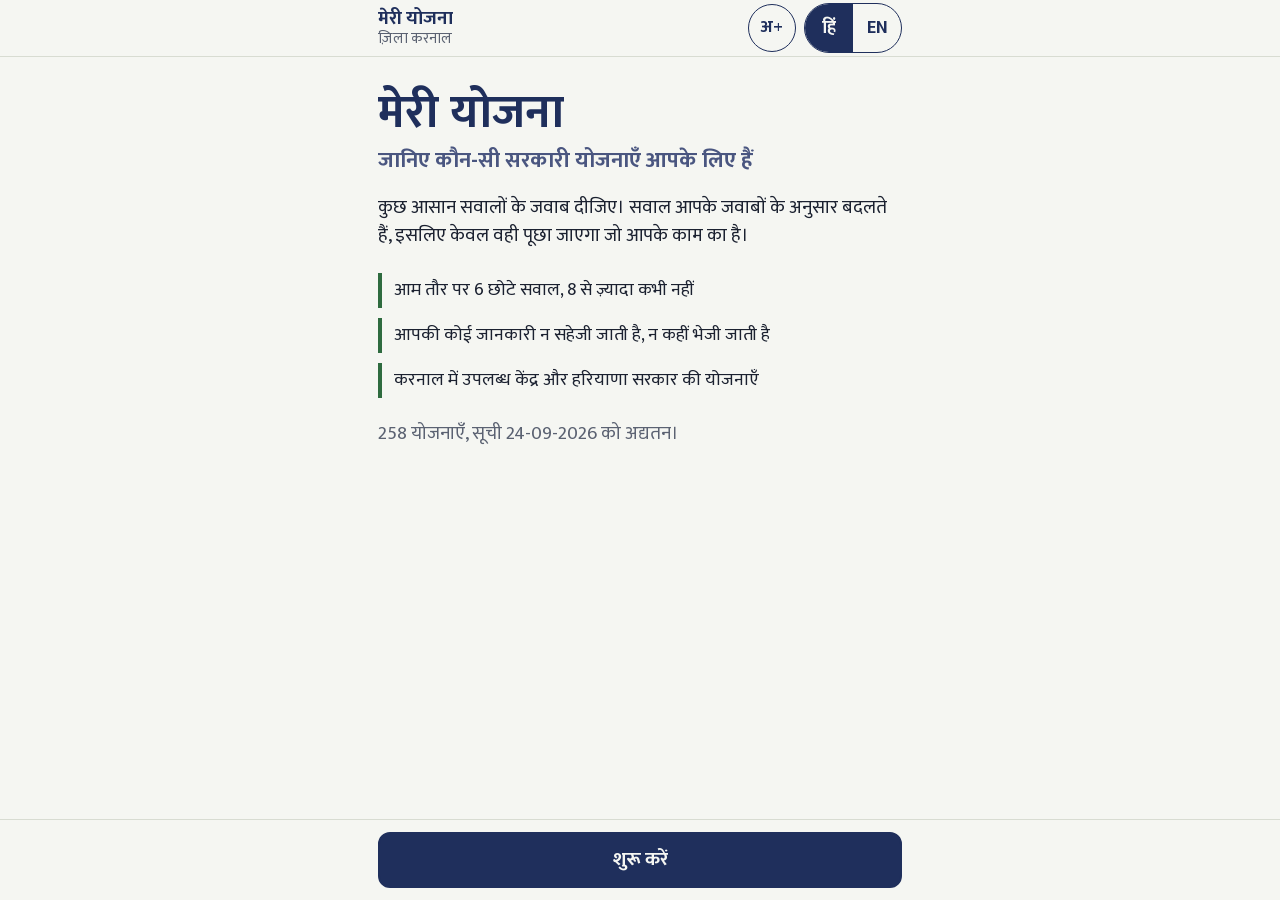
==== commit 898f5512: "Readability: Listen button, text size, larger controls - 'Listen' (Web Speech API) on every question" ====
--- a/public/index.html
+++ b/public/index.html
@@ -19,9 +19,12 @@
 <body>
 <header class="top"><div class="wrap">
   <div class="brand" id="brand">मेरी योजना<small>ज़िला करनाल</small></div>
-  <div class="lang" role="group" aria-label="Language / भाषा">
-    <button type="button" id="l-hi" aria-pressed="true">हिं</button>
-    <button type="button" id="l-en" aria-pressed="false">EN</button>
+  <div class="tools">
+    <button type="button" class="tsize" id="tsize" aria-pressed="false" aria-label="बड़े अक्षर / Larger text">अ+</button>
+    <div class="lang" role="group" aria-label="Language / भाषा">
+      <button type="button" id="l-hi" aria-pressed="true">हिं</button>
+      <button type="button" id="l-en" aria-pressed="false">EN</button>
+    </div>
   </div>
 </div></header>
 <main><div class="wrap" id="app" aria-live="polite"><div class="screen"><section class="hero"><h1>मेरी योजना<span class="sub">जानिए कौन-सी सरकारी योजनाएँ आपके लिए हैं</span></h1><p>कुछ आसान सवालों के जवाब दीजिए। सवाल आपके जवाबों के अनुसार बदलते हैं, इसलिए केवल वही पूछा जाएगा जो आपके काम का है।</p><ul class="facts"><li>आम तौर पर 6 छोटे सवाल, 8 से ज़्यादा कभी नहीं</li><li>आपकी कोई जानकारी न सहेजी जाती है, न कहीं भेजी जाती है</li><li>करनाल में उपलब्ध केंद्र और हरियाणा सरकार की योजनाएँ</li></ul><noscript><p class="err">इस पेज के लिए JavaScript चालू होना चाहिए। / This page needs JavaScript.</p></noscript></section></div></div></main>
--- a/public/style.css
+++ b/public/style.css
@@ -42,9 +42,16 @@
 header.top{position:sticky;top:env(safe-area-inset-top,0px);z-index:5;background:var(--paper);border-bottom:1px solid var(--line)}
 header.top .wrap{display:flex;align-items:center;justify-content:space-between;gap:12px;min-height:56px}
 .brand{font-weight:800;font-size:19px;color:var(--ink);line-height:1.15}
-.brand small{display:block;font-weight:500;font-size:13px;color:var(--muted)}
+.brand small{display:block;font-weight:500;font-size:15px;color:var(--muted)}
+.tools{display:flex;align-items:center;gap:8px}
 .lang{display:flex;border:1.5px solid var(--ink);border-radius:999px;overflow:hidden}
-.lang button{border:0;background:transparent;padding:6px 14px;min-height:40px;cursor:pointer;font-weight:700;color:var(--ink)}
+.lang button{border:0;background:transparent;padding:6px 12px;min-height:48px;min-width:48px;cursor:pointer;font-weight:700;color:var(--ink)}
+.tsize{border:1.5px solid var(--ink);border-radius:999px;background:transparent;min-height:48px;min-width:48px;padding:0 10px;font-weight:800;color:var(--ink);cursor:pointer;font-size:17px}
+.tsize[aria-pressed="true"]{background:var(--ink);color:var(--paper)}
+html.big1 body{zoom:1.12} html.big2 body{zoom:1.25}
+.say{display:inline-flex;align-items:center;gap:6px;border:1.5px solid var(--ink-soft);border-radius:999px;background:transparent;color:var(--ink);padding:6px 14px;min-height:44px;font-weight:700;font-size:15px;cursor:pointer;margin:6px 0}
+.say[aria-pressed="true"]{background:var(--ink);color:var(--paper);border-color:var(--ink)}
+.say.hidden{display:none}
 .lang button[aria-pressed="true"]{background:var(--ink);color:var(--paper)}
 main{padding:22px 0 140px}
 .ticks{display:flex;gap:6px;margin:4px 0 18px}
@@ -86,7 +93,7 @@
 .hero p{font-size:19px;max-width:32em}
 .facts{list-style:none;padding:0;margin:22px 0;display:grid;gap:10px}
 .facts li{border-left:4px solid var(--paddy);padding:4px 0 4px 12px}
-.meta{font-size:14px;color:var(--muted);overflow-wrap:anywhere}
+.meta{font-size:15px;color:var(--muted);overflow-wrap:anywhere}
 .sum{display:grid;grid-template-columns:1fr 1fr;gap:10px;margin:14px 0 12px}
 .sum a{display:block;text-decoration:none;border-radius:12px;padding:12px 14px;color:var(--text);font-size:16px;line-height:1.3}
 .sum .e{background:var(--paddy-tint);border:2px solid var(--paddy)}
@@ -101,10 +108,10 @@
 .card.info{border-left-color:var(--ink)}
 .plink{display:inline-block;margin-top:8px;font-size:15px;color:var(--ink)}
 .card.life{border-left-color:var(--ink-soft)}
-.card h4{margin:0;font-size:20px;line-height:1.25;font-weight:800;padding-right:92px}
-.card .alt{margin:2px 0 0;color:var(--muted);font-size:15px;padding-right:92px}
+.card h4{margin:0;font-size:20px;line-height:1.25;font-weight:800;padding-right:104px}
+.card .alt{margin:2px 0 0;color:var(--muted);font-size:15px;padding-right:104px}
 .card .ben{margin:10px 0 6px;font-size:17px}
-.stamp{position:absolute;top:12px;right:10px;width:82px;text-align:center;font-size:11px;line-height:1.15;font-weight:800;
+.stamp{position:absolute;top:12px;right:10px;width:94px;text-align:center;font-size:13px;line-height:1.15;font-weight:800;
   color:var(--stamp);border:2px solid var(--stamp);outline:1px solid var(--stamp);outline-offset:2px;border-radius:6px;padding:4px 3px;transform:rotate(-4deg)}
 .stamp.pending{color:var(--muted);border-color:var(--muted);border-style:dashed;outline:0;transform:none}
 .why{background:var(--haldi-tint);border-radius:8px;padding:8px 12px;margin:8px 0;font-size:15px}
@@ -144,6 +151,7 @@
 @media (max-width:380px){.hero h1{font-size:38px}h1.q{font-size:26px}.docs ul{columns:1}}
 @media (prefers-reduced-motion:no-preference){.screen{animation:in .18s ease-out}@keyframes in{from{opacity:.4;transform:translateY(6px)}to{opacity:1;transform:none}}}
 @media print{
+  .say,.tsize{display:none!important}
   header.top,nav.actions,.screen>*:not(.slip){display:none!important}
   body{background:#fff;color:#000;font-size:10.5pt;line-height:1.35}
   main{padding:0}
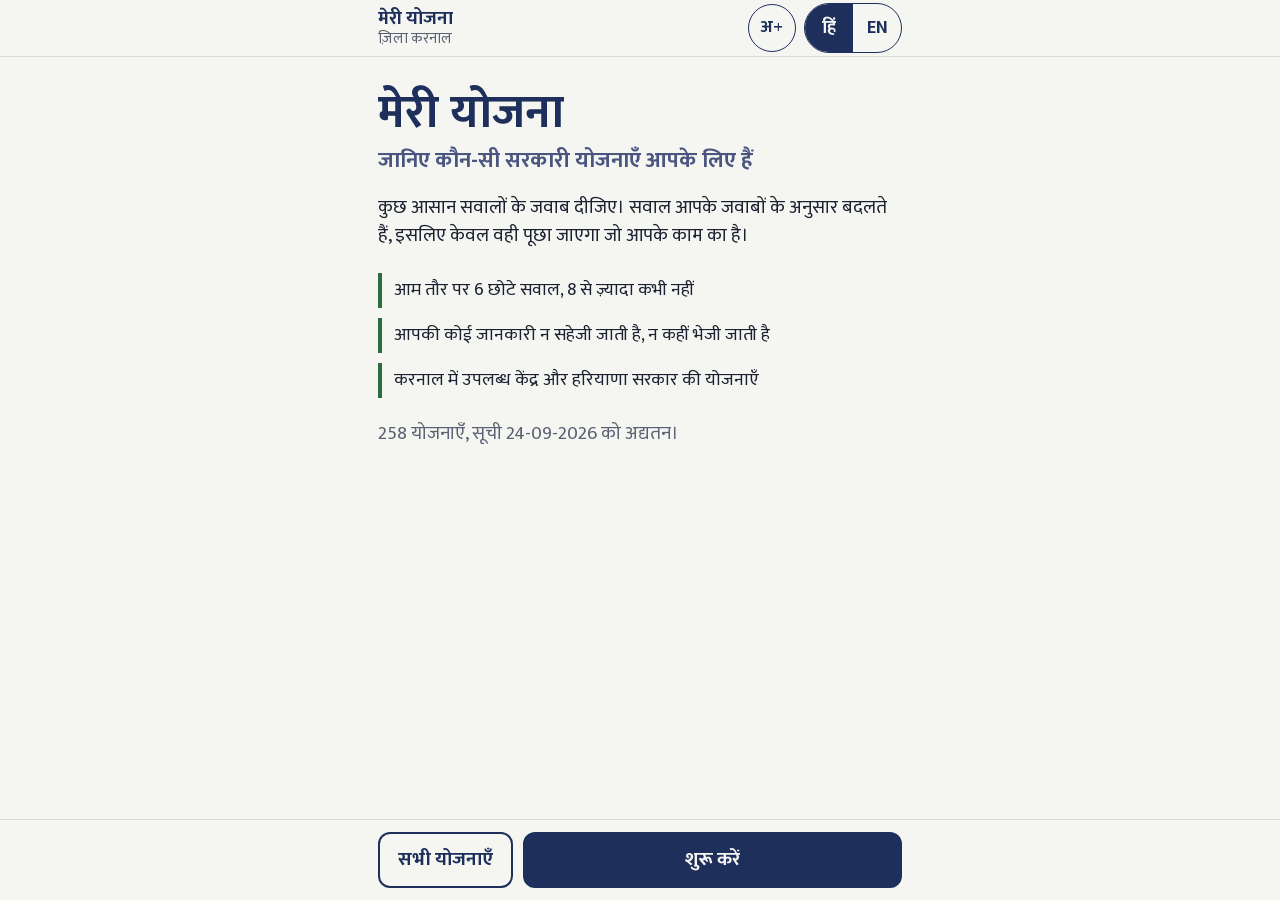
==== commit ebab148f: "Preview image, Open Graph tags, SEWA-006 rule, final audit numbers - public/preview.png (1200×630) a" ====
--- a/public/index.html
+++ b/public/index.html
@@ -6,6 +6,18 @@
 <title>Meri Yojana – Karnal | मेरी योजना – करनाल</title>
 <meta name="description" content="Find the Central and Haryana Government schemes you can apply for in District Karnal. Answer up to 8 simple questions, in Hindi or English. | करनाल में आपके लिए कौन-सी सरकारी योजनाएँ हैं, जानिए।">
 <meta name="theme-color" content="#1F2F5C">
+<link rel="canonical" href="https://meri-yojana-karnal.onrender.com/">
+<meta property="og:type" content="website">
+<meta property="og:site_name" content="Meri Yojana – Karnal">
+<meta property="og:title" content="मेरी योजना – करनाल | Meri Yojana – Karnal">
+<meta property="og:description" content="जानिए कौन-सी सरकारी योजनाएँ आपके लिए हैं। 6 आसान सवाल, 258 योजनाएँ। | Find the government schemes meant for you.">
+<meta property="og:url" content="https://meri-yojana-karnal.onrender.com/">
+<meta property="og:image" content="https://meri-yojana-karnal.onrender.com/preview.png">
+<meta property="og:image:width" content="1200">
+<meta property="og:image:height" content="630">
+<meta property="og:locale" content="hi_IN">
+<meta property="og:locale:alternate" content="en_IN">
+<meta name="twitter:card" content="summary_large_image">
 <link rel="icon" href="icon.svg" type="image/svg+xml">
 <link rel="icon" href="icon-192.png" type="image/png" sizes="192x192">
 <link rel="apple-touch-icon" href="apple-touch-icon.png">
@@ -20,7 +32,7 @@
 <header class="top"><div class="wrap">
   <div class="brand" id="brand">मेरी योजना<small>ज़िला करनाल</small></div>
   <div class="tools">
-    <button type="button" class="tsize" id="tsize" aria-pressed="false" aria-label="बड़े अक्षर / Larger text">अ+</button>
+    <button type="button" class="tsize" id="tsize" aria-pressed="false"><span id="tsize-l">अ+</span><span class="vh" id="tsize-t">बड़े अक्षर</span></button>
     <div class="lang" role="group" aria-label="Language / भाषा">
       <button type="button" id="l-hi" aria-pressed="true">हिं</button>
       <button type="button" id="l-en" aria-pressed="false">EN</button>
--- a/public/style.css
+++ b/public/style.css
@@ -48,6 +48,7 @@
 .lang button{border:0;background:transparent;padding:6px 12px;min-height:48px;min-width:48px;cursor:pointer;font-weight:700;color:var(--ink)}
 .tsize{border:1.5px solid var(--ink);border-radius:999px;background:transparent;min-height:48px;min-width:48px;padding:0 10px;font-weight:800;color:var(--ink);cursor:pointer;font-size:17px}
 .tsize[aria-pressed="true"]{background:var(--ink);color:var(--paper)}
+.vh{position:absolute;width:1px;height:1px;overflow:hidden;clip:rect(0 0 0 0);white-space:nowrap}
 html.big1 body{zoom:1.12} html.big2 body{zoom:1.25}
 .say{display:inline-flex;align-items:center;gap:6px;border:1.5px solid var(--ink-soft);border-radius:999px;background:transparent;color:var(--ink);padding:6px 14px;min-height:44px;font-weight:700;font-size:15px;cursor:pointer;margin:6px 0}
 .say[aria-pressed="true"]{background:var(--ink);color:var(--paper);border-color:var(--ink)}
@@ -108,7 +109,7 @@
 .card.info{border-left-color:var(--ink)}
 .plink{display:inline-block;margin-top:8px;font-size:15px;color:var(--ink)}
 .card.life{border-left-color:var(--ink-soft)}
-.card h4{margin:0;font-size:20px;line-height:1.25;font-weight:800;padding-right:104px}
+.card .ttl{margin:0;font-size:20px;line-height:1.25;font-weight:800;padding-right:104px}
 .card .alt{margin:2px 0 0;color:var(--muted);font-size:15px;padding-right:104px}
 .card .ben{margin:10px 0 6px;font-size:17px}
 .stamp{position:absolute;top:12px;right:10px;width:94px;text-align:center;font-size:13px;line-height:1.15;font-weight:800;
@@ -140,8 +141,17 @@
 .card.check .next,.card.cond .next{background:var(--paper)}
 .next b{display:block;color:var(--ink);font-size:14px;text-transform:uppercase;letter-spacing:.02em}
 .next a.go{display:inline-block;margin-top:6px;border:2px solid var(--ink);border-radius:10px;padding:8px 14px;min-height:44px;font-weight:800;color:var(--ink);text-decoration:none;word-break:break-all}
-.card h4 .tail{display:block;font-weight:500;font-size:15px;color:var(--muted);margin-top:2px}
+.card .ttl .tail{display:block;font-weight:500;font-size:15px;color:var(--muted);margin-top:2px}
 .slip{display:none}
+.search{display:grid;gap:10px;margin:0 0 14px}
+.search input,.search select{width:100%;font-size:18px;padding:12px 14px;min-height:52px;border:2px solid var(--line);border-radius:12px;background:var(--card);color:var(--text)}
+.search input:focus,.search select:focus{border-color:var(--ink)}
+.list{list-style:none;padding:0;margin:0}
+.list li{border-bottom:1px solid var(--line)}
+.list a{display:block;padding:12px 4px;text-decoration:none;color:var(--text);min-height:56px}
+.list b{display:block;font-size:18px;line-height:1.3}
+.list small{display:block;color:var(--muted);font-size:15px}
+nav.actions .btn#b-all{flex:0 1 auto}
 .rbar{display:flex;flex-wrap:wrap;gap:8px}
 .rbar .btn{flex:1 1 180px;font-size:17px;min-height:52px}
 .lifebox{margin-top:30px}
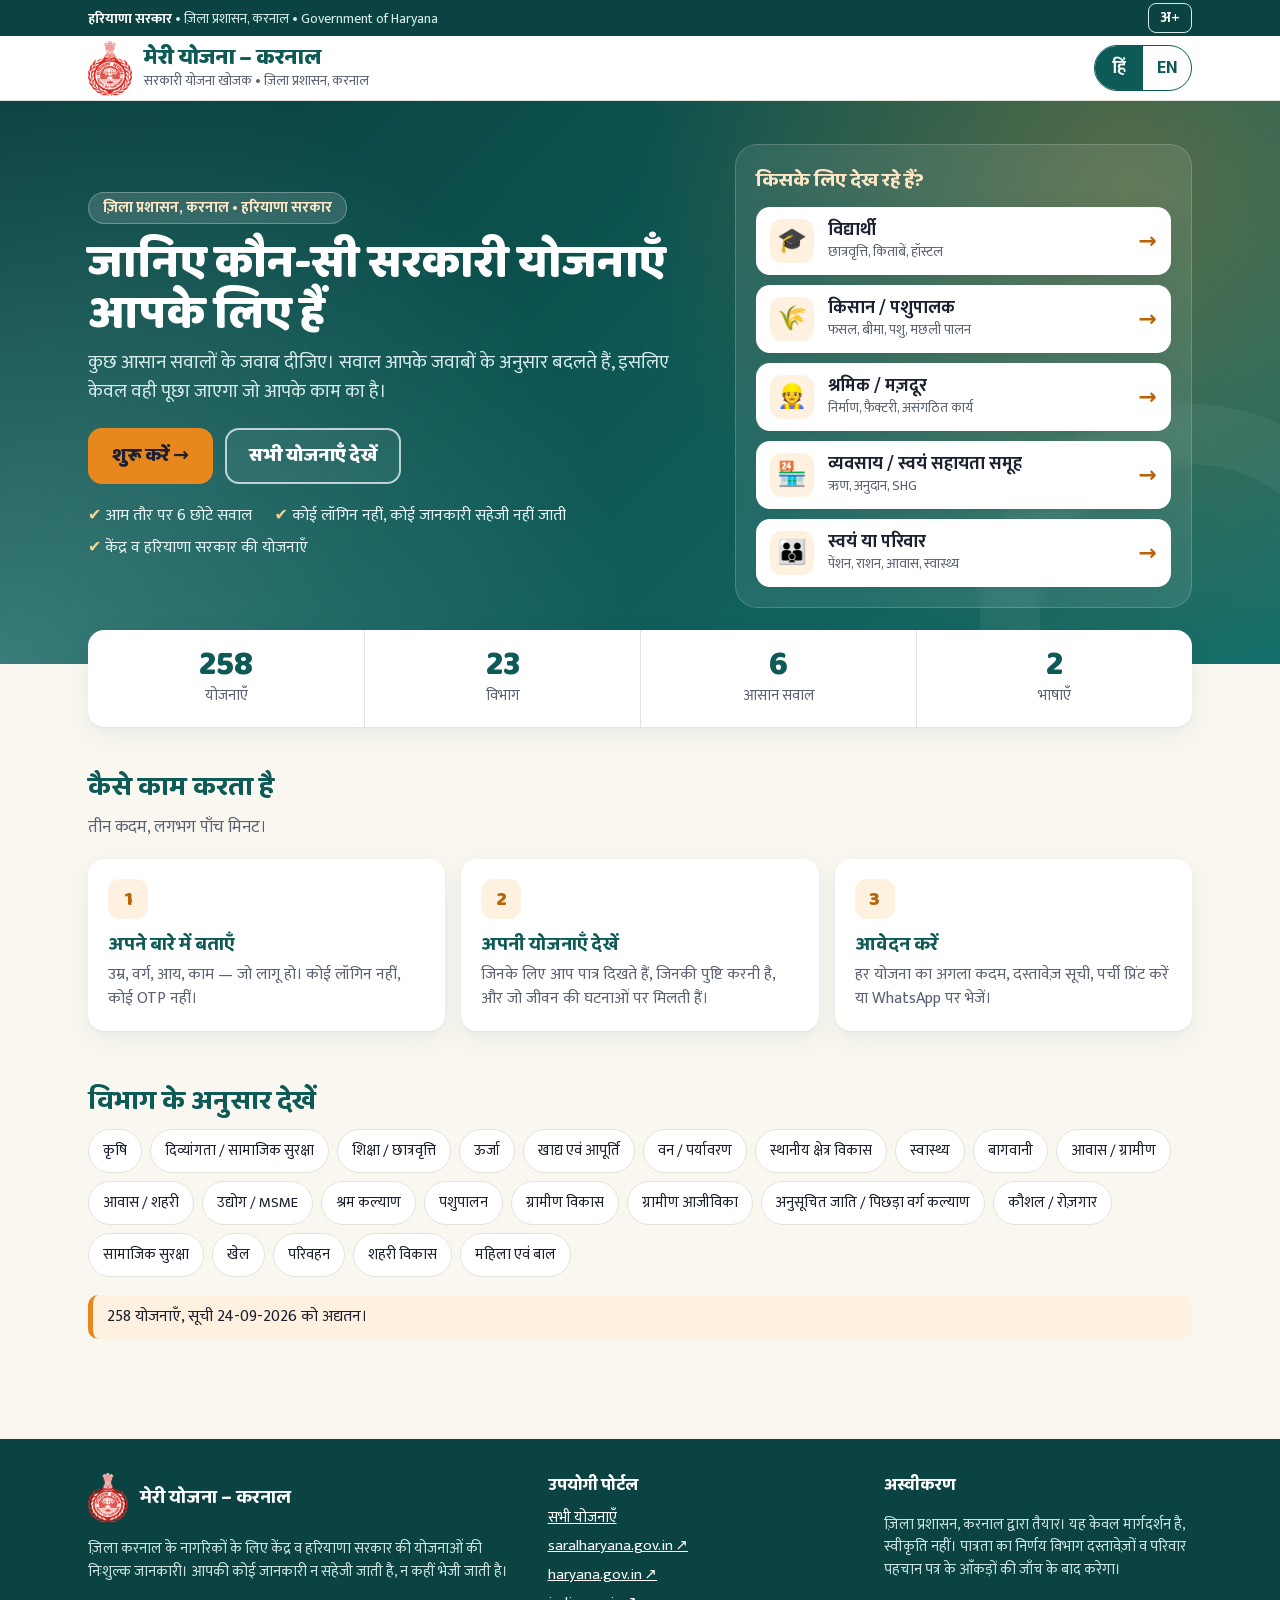
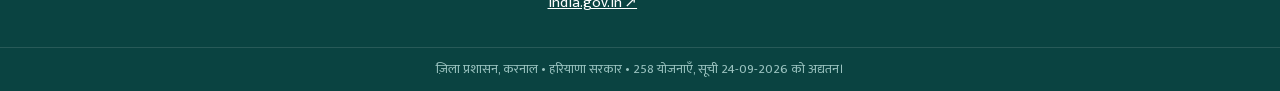
==== commit 5a083ff2: "New design: Haryana emblem, government bar, hero home page, teal and saffron Modelled on the Mera Bh" ====
--- a/public/index.html
+++ b/public/index.html
@@ -5,7 +5,7 @@
 <meta name="viewport" content="width=device-width, initial-scale=1, viewport-fit=cover">
 <title>Meri Yojana – Karnal | मेरी योजना – करनाल</title>
 <meta name="description" content="Find the Central and Haryana Government schemes you can apply for in District Karnal. Answer up to 8 simple questions, in Hindi or English. | करनाल में आपके लिए कौन-सी सरकारी योजनाएँ हैं, जानिए।">
-<meta name="theme-color" content="#1F2F5C">
+<meta name="theme-color" content="#0E5A57">
 <link rel="canonical" href="https://meri-yojana-karnal.onrender.com/">
 <meta property="og:type" content="website">
 <meta property="og:site_name" content="Meri Yojana – Karnal">
@@ -22,25 +22,54 @@
 <link rel="icon" href="icon-192.png" type="image/png" sizes="192x192">
 <link rel="apple-touch-icon" href="apple-touch-icon.png">
 <link rel="manifest" href="manifest.webmanifest">
-<link rel="preload" href="fonts/mukta-700-devanagari.woff2" as="font" type="font/woff2" crossorigin>
+<link rel="preload" href="fonts/baloo2-700-devanagari.woff2" as="font" type="font/woff2" crossorigin>
 <link rel="preload" href="fonts/mukta-400-devanagari.woff2" as="font" type="font/woff2" crossorigin>
 <link rel="preload" href="data.json" as="fetch" crossorigin>
 <link rel="stylesheet" href="style.css">
 
 </head>
 <body>
-<header class="top"><div class="wrap">
-  <div class="brand" id="brand">मेरी योजना<small>ज़िला करनाल</small></div>
+<div class="gov" role="region" aria-label="Government of Haryana / हरियाणा सरकार"><div class="wide">
+  <span class="gov-t" id="gov-t"><b>हरियाणा सरकार</b> • ज़िला प्रशासन, करनाल • Government of Haryana</span>
+  <button type="button" class="tsize" id="tsize" aria-pressed="false"><span id="tsize-l">अ+</span><span class="vh" id="tsize-t">बड़े अक्षर</span></button>
+</div></div>
+<header class="top"><div class="wide">
+  <a class="brand" id="brand" href="#/"><img src="emblem.png" alt="हरियाणा सरकार का राजचिह्न" width="44" height="55"><span><b id="brand-t">मेरी योजना – करनाल</b><small id="brand-s">सरकारी योजना खोजक • ज़िला प्रशासन, करनाल</small></span></a>
   <div class="tools">
-    <button type="button" class="tsize" id="tsize" aria-pressed="false"><span id="tsize-l">अ+</span><span class="vh" id="tsize-t">बड़े अक्षर</span></button>
     <div class="lang" role="group" aria-label="Language / भाषा">
       <button type="button" id="l-hi" aria-pressed="true">हिं</button>
       <button type="button" id="l-en" aria-pressed="false">EN</button>
     </div>
   </div>
 </div></header>
-<main><div class="wrap" id="app" aria-live="polite"><div class="screen"><section class="hero"><h1>मेरी योजना<span class="sub">जानिए कौन-सी सरकारी योजनाएँ आपके लिए हैं</span></h1><p>कुछ आसान सवालों के जवाब दीजिए। सवाल आपके जवाबों के अनुसार बदलते हैं, इसलिए केवल वही पूछा जाएगा जो आपके काम का है।</p><ul class="facts"><li>आम तौर पर 6 छोटे सवाल, 8 से ज़्यादा कभी नहीं</li><li>आपकी कोई जानकारी न सहेजी जाती है, न कहीं भेजी जाती है</li><li>करनाल में उपलब्ध केंद्र और हरियाणा सरकार की योजनाएँ</li></ul><noscript><p class="err">इस पेज के लिए JavaScript चालू होना चाहिए। / This page needs JavaScript.</p></noscript></section></div></div></main>
-<nav class="actions"><div class="wrap" id="actbar"></div></nav>
+<main class="home"><div id="app" aria-live="polite"><div class="screen">
+<section class="hero"><div class="wide hero-in">
+  <div>
+    <span class="pill">ज़िला प्रशासन, करनाल • हरियाणा सरकार</span>
+    <h1>जानिए कौन-सी सरकारी योजनाएँ आपके लिए हैं</h1>
+    <p class="lead">कुछ आसान सवालों के जवाब दीजिए। सवाल आपके जवाबों के अनुसार बदलते हैं, इसलिए केवल वही पूछा जाएगा जो आपके काम का है।</p>
+    <div class="cta"><button type="button" class="btn accent" id="b-next" disabled>लोड हो रहा है…</button><button type="button" class="btn ghost" id="b-all" disabled>सभी योजनाएँ देखें</button></div>
+    <ul class="facts"><li>आम तौर पर 6 छोटे सवाल</li><li>कोई लॉगिन नहीं, कोई जानकारी सहेजी नहीं जाती</li><li>केंद्र व हरियाणा सरकार की योजनाएँ</li></ul>
+  </div>
+  <aside class="side"><h2>किसके लिए देख रहे हैं?</h2><div class="qs">
+    <button type="button" data-start="Student"><span class="ic">🎓</span><span><b>विद्यार्थी</b><small>छात्रवृत्ति, किताबें, हॉस्टल</small></span><span class="arr">→</span></button>
+    <button type="button" data-start="Farmer"><span class="ic">🌾</span><span><b>किसान / पशुपालक</b><small>फसल, बीमा, पशु, मछली पालन</small></span><span class="arr">→</span></button>
+    <button type="button" data-start="Worker"><span class="ic">👷</span><span><b>श्रमिक / मज़दूर</b><small>निर्माण, फ़ैक्टरी, असंगठित कार्य</small></span><span class="arr">→</span></button>
+    <button type="button" data-start="Enterprise"><span class="ic">🏪</span><span><b>व्यवसाय / स्वयं सहायता समूह</b><small>ऋण, अनुदान, SHG</small></span><span class="arr">→</span></button>
+    <button type="button" data-start=""><span class="ic">👪</span><span><b>स्वयं या परिवार</b><small>पेंशन, राशन, आवास, स्वास्थ्य</small></span><span class="arr">→</span></button>
+  </div></aside>
+</div></section>
+<div class="wide"><div class="stats" id="stats"><div class="stat"><b>258</b><span>योजनाएँ</span></div><div class="stat"><b>23</b><span>विभाग</span></div><div class="stat"><b>6</b><span>आसान सवाल</span></div><div class="stat"><b>2</b><span>भाषाएँ</span></div></div></div>
+<section class="section"><div class="wide"><h2>कैसे काम करता है</h2><p class="lead">तीन कदम, लगभग पाँच मिनट।</p><div class="steps">
+  <div class="step"><div class="n">1</div><h3>अपने बारे में बताएँ</h3><p>उम्र, वर्ग, आय, काम — जो लागू हो। कोई लॉगिन नहीं, कोई OTP नहीं।</p></div>
+  <div class="step"><div class="n">2</div><h3>अपनी योजनाएँ देखें</h3><p>जिनके लिए आप पात्र दिखते हैं, जिनकी पुष्टि करनी है, और जो जीवन की घटनाओं पर मिलती हैं।</p></div>
+  <div class="step"><div class="n">3</div><h3>आवेदन करें</h3><p>हर योजना का अगला कदम, दस्तावेज़ सूची, पर्ची प्रिंट करें या WhatsApp पर भेजें।</p></div>
+</div></div></section>
+<section class="section"><div class="wide"><h2>विभाग के अनुसार देखें</h2><div class="sectors" id="sectors"></div><p class="notice" id="notice">258 योजनाएँ, सूची 24-09-2026 को अद्यतन।</p>
+<noscript><p class="err">इस पेज के लिए JavaScript चालू होना चाहिए। / This page needs JavaScript.</p></noscript></div></section>
+</div></div></main>
+<nav class="actions hidden"><div class="wrap" id="actbar"></div></nav>
+<footer class="site" id="ftr"></footer>
 <script src="engine.js" defer></script>
 <script src="app.js" defer></script>
 </body>
--- a/public/style.css
+++ b/public/style.css
@@ -1,22 +1,32 @@
-/* Mukta (Devanagari + Latin), self-hosted, regular and bold only. Weights 500 and 800 fall back to these. */
+/* Meri Yojana – Karnal. Teal and saffron, Baloo 2 headings, Mukta body. Fonts self-hosted. */
 @font-face{font-family:"Mukta";font-style:normal;font-weight:400;font-display:swap;src:url(fonts/mukta-400-devanagari.woff2) format("woff2");unicode-range:U+0900-097F,U+1CD0-1CF4,U+1CF7-1CF9,U+200C-200D,U+20A8,U+20B9,U+20F0,U+25CC,U+A830-A839,U+A8E0-A8FF,U+11B00-11B0A}
 @font-face{font-family:"Mukta";font-style:normal;font-weight:400;font-display:swap;src:url(fonts/mukta-400-latin.woff2) format("woff2");unicode-range:U+0000-00FF,U+0131,U+0152-0153,U+02BB-02BC,U+02C6,U+02DA,U+02DC,U+0304,U+0308,U+0329,U+2000-206F,U+20AC,U+2122,U+2191,U+2193,U+2212,U+2215,U+FEFF,U+FFFD}
 @font-face{font-family:"Mukta";font-style:normal;font-weight:700;font-display:swap;src:url(fonts/mukta-700-devanagari.woff2) format("woff2");unicode-range:U+0900-097F,U+1CD0-1CF4,U+1CF7-1CF9,U+200C-200D,U+20A8,U+20B9,U+20F0,U+25CC,U+A830-A839,U+A8E0-A8FF,U+11B00-11B0A}
 @font-face{font-family:"Mukta";font-style:normal;font-weight:700;font-display:swap;src:url(fonts/mukta-700-latin.woff2) format("woff2");unicode-range:U+0000-00FF,U+0131,U+0152-0153,U+02BB-02BC,U+02C6,U+02DA,U+02DC,U+0304,U+0308,U+0329,U+2000-206F,U+20AC,U+2122,U+2191,U+2193,U+2212,U+2215,U+FEFF,U+FFFD}
+@font-face{font-family:"Baloo 2";font-style:normal;font-weight:600 800;font-display:swap;src:url(fonts/baloo2-700-devanagari.woff2) format("woff2");unicode-range:U+0900-097F,U+1CD0-1CF4,U+1CF7-1CF9,U+200C-200D,U+20A8,U+20B9,U+20F0,U+25CC,U+A830-A839,U+A8E0-A8FF,U+11B00-11B0A}
+@font-face{font-family:"Baloo 2";font-style:normal;font-weight:600 800;font-display:swap;src:url(fonts/baloo2-700-latin.woff2) format("woff2");unicode-range:U+0000-00FF,U+0131,U+0152-0153,U+02BB-02BC,U+02C6,U+02DA,U+02DC,U+0304,U+0308,U+0329,U+2000-206F,U+20AC,U+2122,U+2191,U+2193,U+2212,U+2215,U+FEFF,U+FFFD}
+
 :root{
-  --ink:#1F2F5C;        /* district navy, from the master's header row */
-  --ink-soft:#4A5680;
-  --paddy:#2E6B3F;      /* eligible */
-  --paddy-tint:#E6F0E8;
+  --ink:#0E5A57;        /* deep teal: headings, primary surfaces */
+  --ink-2:#0A4341;
+  --ink-soft:#3C7A77;
+  --accent:#E8871E;     /* saffron: the one action that matters on a screen */
+  --accent-d:#B8640A;
+  --accent-tint:#FFF1E0;
+  --paddy:#2E7D4F;      /* eligible */
+  --paddy-tint:#E3F2E8;
   --haldi:#9A6A05;      /* check */
   --haldi-tint:#FBF1D9;
   --stamp:#6B3FA0;      /* rubber-stamp violet for the verification badge */
-  --paper:#F5F6F2;
+  --paper:#FAF7F0;
   --card:#FFFFFF;
-  --line:#D8DCD2;
+  --line:#E2E4DC;
   --text:#1B2130;
   --muted:#5B6272;
   --focus:#1F6FEB;
+  --head:"Baloo 2","Mukta","Noto Sans Devanagari","Nirmala UI",Mangal,system-ui,sans-serif;
+  --r:16px;
+  --sh:0 1px 2px rgba(14,90,87,.06),0 8px 24px rgba(14,90,87,.08);
   box-sizing:border-box;
   padding-top:env(safe-area-inset-top,0px);
   padding-bottom:env(safe-area-inset-bottom,0px);
@@ -24,48 +34,120 @@
 html{scroll-padding-top:env(safe-area-inset-top,0px)}
 @media (prefers-color-scheme:dark){
   :root:not([data-theme="light"]){
-    --ink:#AFC0F2;--ink-soft:#8E9BC7;--paddy:#7CC48E;--paddy-tint:#1C3024;--haldi:#E9B949;--haldi-tint:#352A10;
+    --ink:#8FD3CF;--ink-2:#0B3A38;--ink-soft:#6FB3AF;--accent:#F4A24A;--accent-d:#E8871E;--accent-tint:#3A2A14;
+    --paddy:#7CC48E;--paddy-tint:#1C3024;--haldi:#E9B949;--haldi-tint:#352A10;
     --stamp:#C3A2EE;--paper:#12151C;--card:#1B1F29;--line:#2E3442;--text:#E8EAF0;--muted:#A4AABA;--focus:#7AA7FF;
+    --sh:0 1px 2px rgba(0,0,0,.4),0 8px 24px rgba(0,0,0,.35);
   }
 }
 :root[data-theme="dark"]{
-  --ink:#AFC0F2;--ink-soft:#8E9BC7;--paddy:#7CC48E;--paddy-tint:#1C3024;--haldi:#E9B949;--haldi-tint:#352A10;
+  --ink:#8FD3CF;--ink-2:#0B3A38;--ink-soft:#6FB3AF;--accent:#F4A24A;--accent-d:#E8871E;--accent-tint:#3A2A14;
+  --paddy:#7CC48E;--paddy-tint:#1C3024;--haldi:#E9B949;--haldi-tint:#352A10;
   --stamp:#C3A2EE;--paper:#12151C;--card:#1B1F29;--line:#2E3442;--text:#E8EAF0;--muted:#A4AABA;--focus:#7AA7FF;
+  --sh:0 1px 2px rgba(0,0,0,.4),0 8px 24px rgba(0,0,0,.35);
 }
 *,*::before,*::after{box-sizing:inherit}
 body{margin:0;background:var(--paper);color:var(--text);
   font-family:"Mukta","Noto Sans Devanagari","Nirmala UI","Mangal",system-ui,-apple-system,"Segoe UI",Roboto,sans-serif;
   font-size:18px;line-height:1.5;-webkit-text-size-adjust:100%}
-button,input{font:inherit;color:inherit}
+button,input,select{font:inherit;color:inherit}
 :focus-visible{outline:3px solid var(--focus);outline-offset:2px}
-.wrap{max-width:560px;margin:0 auto;padding:0 18px}
-header.top{position:sticky;top:env(safe-area-inset-top,0px);z-index:5;background:var(--paper);border-bottom:1px solid var(--line)}
-header.top .wrap{display:flex;align-items:center;justify-content:space-between;gap:12px;min-height:56px}
-.brand{font-weight:800;font-size:19px;color:var(--ink);line-height:1.15}
-.brand small{display:block;font-weight:500;font-size:15px;color:var(--muted)}
-.tools{display:flex;align-items:center;gap:8px}
-.lang{display:flex;border:1.5px solid var(--ink);border-radius:999px;overflow:hidden}
-.lang button{border:0;background:transparent;padding:6px 12px;min-height:48px;min-width:48px;cursor:pointer;font-weight:700;color:var(--ink)}
-.tsize{border:1.5px solid var(--ink);border-radius:999px;background:transparent;min-height:48px;min-width:48px;padding:0 10px;font-weight:800;color:var(--ink);cursor:pointer;font-size:17px}
-.tsize[aria-pressed="true"]{background:var(--ink);color:var(--paper)}
+h1,h2,h3,.btn,.brand,.stat b{font-family:var(--head)}
+.wrap{max-width:640px;margin:0 auto;padding:0 18px}
+.wide{max-width:1140px;margin:0 auto;padding:0 18px}
 .vh{position:absolute;width:1px;height:1px;overflow:hidden;clip:rect(0 0 0 0);white-space:nowrap}
+
+/* ---------------------------------------------------------------- government bar + header */
+.gov{background:var(--ink-2);color:#D6ECEA;font-size:14px}
+.gov .wide{display:flex;align-items:center;justify-content:space-between;gap:10px;min-height:36px}
+.gov .gov-t{overflow:hidden;white-space:nowrap;text-overflow:ellipsis}
+.gov .gov-t b{color:#fff;font-weight:700}
+header.top{position:sticky;top:env(safe-area-inset-top,0px);z-index:5;background:var(--card);box-shadow:0 1px 0 var(--line)}
+header.top .wide{display:flex;align-items:center;justify-content:space-between;gap:12px;min-height:64px}
+.brand{display:flex;align-items:center;gap:12px;color:var(--ink);text-decoration:none;min-width:0}
+.brand img{width:44px;height:55px;flex:none}
+.brand b{display:block;font-size:22px;line-height:1.1;font-weight:800}
+.brand small{display:block;font-family:"Mukta",sans-serif;font-weight:500;font-size:14px;color:var(--muted);line-height:1.2;margin-top:3px}
+.tools{display:flex;align-items:center;gap:8px;flex:none}
+.lang{display:flex;border:1.5px solid var(--ink);border-radius:999px;overflow:hidden;background:var(--card)}
+.lang button{border:0;background:transparent;padding:6px 12px;min-height:44px;min-width:48px;cursor:pointer;font-weight:700;color:var(--ink)}
+.lang button[aria-pressed="true"]{background:var(--ink);color:var(--paper)}
+.tsize{border:1.5px solid #D6ECEA;border-radius:8px;background:transparent;min-height:30px;min-width:44px;padding:0 10px;font-weight:800;color:#fff;cursor:pointer;font-size:15px}
+.tsize[aria-pressed="true"]{background:#fff;color:var(--ink-2)}
 html.big1 body{zoom:1.12} html.big2 body{zoom:1.25}
-.say{display:inline-flex;align-items:center;gap:6px;border:1.5px solid var(--ink-soft);border-radius:999px;background:transparent;color:var(--ink);padding:6px 14px;min-height:44px;font-weight:700;font-size:15px;cursor:pointer;margin:6px 0}
-.say[aria-pressed="true"]{background:var(--ink);color:var(--paper);border-color:var(--ink)}
-.say.hidden{display:none}
-.lang button[aria-pressed="true"]{background:var(--ink);color:var(--paper)}
-main{padding:22px 0 140px}
+
+/* ---------------------------------------------------------------- home */
+main{padding:0 0 120px}
+main.home{padding-bottom:40px}
+.screen{padding-top:22px}
+.home .screen{padding-top:0}
+.hero{background:radial-gradient(circle at 88% 15%,rgba(232,135,30,.32),transparent 40%),radial-gradient(circle at 0% 100%,rgba(143,211,207,.35),transparent 45%),linear-gradient(135deg,#083E3C,#0E5A57 55%,#166F6B);color:#fff;position:relative;overflow:hidden}
+.hero::after{content:"";position:absolute;right:-120px;bottom:-160px;width:420px;height:420px;border-radius:50%;border:60px solid rgba(255,255,255,.05);pointer-events:none}
+.hero-in{display:grid;grid-template-columns:1.2fr .9fr;gap:2.4rem;padding:44px 18px 56px;align-items:center;position:relative;z-index:1}
+.pill{display:inline-block;background:rgba(255,255,255,.14);border:1px solid rgba(255,255,255,.28);border-radius:999px;padding:4px 14px;font-size:15px;font-weight:700;color:#FFE7C6}
+.hero h1{font-size:46px;line-height:1.1;margin:14px 0 10px;color:#fff;font-weight:800}
+.hero .lead{font-size:19px;color:#D6ECEA;max-width:34em;margin:0 0 22px}
+.cta{display:flex;flex-wrap:wrap;gap:12px;margin:0 0 20px}
+.btn{border:2px solid var(--ink);border-radius:14px;min-height:56px;padding:10px 22px;font-weight:800;font-size:19px;cursor:pointer;background:transparent;color:var(--ink);text-decoration:none;display:inline-flex;align-items:center;justify-content:center;gap:8px}
+.btn.primary{background:var(--ink);color:var(--paper);border-color:var(--ink)}
+.btn.accent{background:var(--accent);color:#1B2130;border-color:var(--accent)}
+.btn.accent:hover{background:var(--accent-d);border-color:var(--accent-d);color:#fff}
+.btn.ghost{color:#fff;border-color:rgba(255,255,255,.7);background:rgba(255,255,255,.06)}
+.btn[disabled]{opacity:.55;cursor:default}
+.facts{list-style:none;padding:0;margin:0;display:flex;flex-wrap:wrap;gap:8px 22px;font-size:16px;color:#E6F3F2}
+.facts li::before{content:"✔ ";color:#FFD48A}
+.side{background:rgba(255,255,255,.09);border:1px solid rgba(255,255,255,.18);border-radius:22px;padding:20px;backdrop-filter:blur(6px)}
+.side h2{margin:0 0 12px;font-size:20px;color:#FFE7C6}
+.qs{display:grid;gap:10px}
+.qs button{display:flex;align-items:center;gap:14px;width:100%;text-align:left;background:var(--card);color:var(--text);border:0;border-radius:14px;padding:12px 14px;min-height:62px;cursor:pointer;box-shadow:var(--sh)}
+.qs button:hover{transform:translateY(-1px)}
+.qs .ic{flex:none;width:44px;height:44px;border-radius:12px;display:grid;place-items:center;font-size:24px;background:var(--accent-tint)}
+.qs b{display:block;font-size:18px;line-height:1.2}
+.qs small{display:block;color:var(--muted);font-size:14px}
+.qs .arr{margin-left:auto;color:var(--accent-d);font-weight:800;font-size:22px}
+.stats{display:grid;grid-template-columns:repeat(4,1fr);background:var(--card);border-radius:var(--r);box-shadow:var(--sh);margin:-34px auto 0;position:relative;z-index:2;overflow:hidden}
+.stat{padding:18px 12px;text-align:center;border-left:1px solid var(--line)}
+.stat:first-child{border-left:0}
+.stat b{display:block;font-size:34px;line-height:1;color:var(--ink);font-weight:800}
+.stat span{font-size:15px;color:var(--muted)}
+.section{padding:40px 0 10px}
+.section h2{font-size:28px;margin:0 0 6px;color:var(--ink)}
+.section .lead{color:var(--muted);margin:0 0 18px;font-size:17px}
+.steps{display:grid;grid-template-columns:repeat(3,1fr);gap:16px}
+.step{background:var(--card);border-radius:var(--r);box-shadow:var(--sh);padding:20px}
+.step .n{width:40px;height:40px;border-radius:12px;background:var(--accent-tint);color:var(--accent-d);display:grid;place-items:center;font-weight:800;font-size:20px;font-family:var(--head)}
+.step h3{margin:12px 0 4px;font-size:19px;color:var(--ink)}
+.step p{margin:0;color:var(--muted);font-size:16px}
+.sectors{display:flex;flex-wrap:wrap;gap:8px}
+.sectors button{border:1.5px solid var(--line);background:var(--card);border-radius:999px;padding:8px 14px;min-height:44px;cursor:pointer;font-size:15px;color:var(--text)}
+.sectors button:hover{border-color:var(--ink);color:var(--ink)}
+.notice{background:var(--accent-tint);border-left:5px solid var(--accent);border-radius:10px;padding:10px 14px;margin:18px 0 0;font-size:16px}
+.updated{display:inline-block;background:var(--haldi-tint);border-radius:6px;padding:4px 10px;margin:8px 0 0;font-size:15px}
+.loading{opacity:.6}
+footer.site{background:var(--ink-2);color:#C9E2E0;margin-top:50px;font-size:15px}
+footer.site .wide{display:grid;grid-template-columns:1.4fr 1fr 1fr;gap:28px;padding:34px 18px 26px}
+footer.site h2{color:#fff;font-size:17px;margin:0 0 8px}
+footer.site a{color:#fff}
+footer.site ul{list-style:none;padding:0;margin:0}
+footer.site li{margin:0 0 6px}
+footer.site .fb{display:flex;align-items:center;gap:12px;margin-bottom:10px}
+footer.site .fb img{width:40px;height:50px}
+footer.site .fb b{display:block;color:#fff;font-family:var(--head);font-size:19px}
+footer.site .copy{border-top:1px solid rgba(255,255,255,.12);padding:12px 18px;text-align:center;font-size:13px;color:#9CC4C1}
+
+/* ---------------------------------------------------------------- questions */
 .ticks{display:flex;gap:6px;margin:4px 0 18px}
-.ticks span{flex:1;height:8px;border-radius:2px;background:var(--line)}
+.ticks span{flex:1;height:8px;border-radius:4px;background:var(--line)}
 .ticks span.done{background:var(--ink)}
-.ticks span.now{background:var(--ink-soft)}
+.ticks span.now{background:var(--accent)}
 .qcount{font-size:15px;color:var(--muted);margin:0}
 h1.q{font-size:30px;line-height:1.2;font-weight:800;color:var(--ink);margin:6px 0 6px}
 .hint{color:var(--muted);margin:0 0 18px;font-size:16px}
+.hint.sub{margin:10px 0 8px}
 .opts{display:grid;gap:10px}
 .opts.grid{grid-template-columns:repeat(auto-fill,minmax(96px,1fr))}
 .opt{display:flex;align-items:center;gap:14px;width:100%;text-align:left;background:var(--card);border:2px solid var(--line);
-  border-radius:12px;padding:14px 16px;min-height:60px;cursor:pointer}
+  border-radius:14px;padding:14px 16px;min-height:60px;cursor:pointer;box-shadow:0 1px 2px rgba(14,90,87,.04)}
 .opt .box{flex:none;width:26px;height:26px;border:2px solid var(--ink-soft);border-radius:6px;display:grid;place-items:center}
 .opt.single .box{border-radius:50%}
 .opt[aria-pressed="true"]{border-color:var(--ink);background:var(--paddy-tint)}
@@ -84,38 +166,39 @@
 .age button{width:56px;height:56px;border-radius:12px;border:2px solid var(--line);background:var(--card);font-size:26px;font-weight:700;cursor:pointer}
 .err{color:#B3261E;font-weight:700;margin:10px 0 0;min-height:1.5em}
 @media (prefers-color-scheme:dark){.err{color:#FFB4AB}}
-nav.actions{position:fixed;left:0;right:0;bottom:0;z-index:6;background:var(--paper);border-top:1px solid var(--line);padding-bottom:env(safe-area-inset-bottom,0px)}
+nav.actions{position:fixed;left:0;right:0;bottom:0;z-index:6;background:var(--card);border-top:1px solid var(--line);padding-bottom:env(safe-area-inset-bottom,0px);box-shadow:0 -4px 16px rgba(0,0,0,.06)}
 nav.actions .wrap{display:flex;gap:10px;padding-top:12px;padding-bottom:12px}
-.btn{border:2px solid var(--ink);border-radius:12px;min-height:56px;padding:10px 18px;font-weight:800;font-size:19px;cursor:pointer;background:transparent;color:var(--ink);text-decoration:none;display:inline-flex;align-items:center;justify-content:center}
-.btn.primary{background:var(--ink);color:var(--paper);flex:1}
-.hero{padding:10px 0 0}
-.hero h1{font-size:46px;line-height:1.05;font-weight:800;color:var(--ink);margin:0 0 4px}
-.hero h1 .sub{display:block;font-size:22px;font-weight:700;color:var(--ink-soft);margin-top:10px;line-height:1.25}
-.hero p{font-size:19px;max-width:32em}
-.facts{list-style:none;padding:0;margin:22px 0;display:grid;gap:10px}
-.facts li{border-left:4px solid var(--paddy);padding:4px 0 4px 12px}
+nav.actions .btn.primary{flex:1}
+nav.actions.hidden{display:none}
+.say{display:inline-flex;align-items:center;gap:6px;border:1.5px solid var(--ink-soft);border-radius:999px;background:transparent;color:var(--ink);padding:6px 14px;min-height:44px;font-weight:700;font-size:15px;cursor:pointer;margin:6px 0}
+.say[aria-pressed="true"]{background:var(--ink);color:var(--paper);border-color:var(--ink)}
+.say.hidden{display:none}
+
+/* ---------------------------------------------------------------- results */
 .meta{font-size:15px;color:var(--muted);overflow-wrap:anywhere}
 .sum{display:grid;grid-template-columns:1fr 1fr;gap:10px;margin:14px 0 12px}
-.sum a{display:block;text-decoration:none;border-radius:12px;padding:12px 14px;color:var(--text);font-size:16px;line-height:1.3}
+.sum a{display:block;text-decoration:none;border-radius:var(--r);padding:14px 16px;color:var(--text);font-size:16px;line-height:1.3;box-shadow:var(--sh)}
 .sum .e{background:var(--paddy-tint);border:2px solid var(--paddy)}
 .sum .c{background:var(--haldi-tint);border:2px solid var(--haldi)}
-.sum b{display:block;font-size:40px;line-height:1;font-weight:800;margin-bottom:4px}
+.sum b{display:block;font-size:40px;line-height:1;font-weight:800;margin-bottom:4px;font-family:var(--head)}
 .sum .e b{color:var(--paddy)} .sum .c b{color:var(--haldi)}
-h2.sec{font-size:24px;font-weight:800;color:var(--ink);margin:30px 0 4px}
+h2.sec{font-size:26px;font-weight:800;color:var(--ink);margin:30px 0 4px}
+.sec.first{margin-top:6px}
 .secnote{color:var(--muted);font-size:16px;margin:0 0 10px}
-h3.sector{font-size:17px;font-weight:700;color:var(--muted);margin:18px 0 8px;border-bottom:1px solid var(--line);padding-bottom:4px}
-.card{background:var(--card);border:1px solid var(--line);border-left:6px solid var(--paddy);border-radius:10px;padding:14px 16px;margin:0 0 12px;position:relative}
+h3.sector{font-size:16px;font-weight:700;color:var(--ink-soft);margin:20px 0 10px;text-transform:uppercase;letter-spacing:.03em}
+.card{background:var(--card);border:1px solid var(--line);border-left:6px solid var(--paddy);border-radius:var(--r);padding:16px 18px;margin:0 0 12px;position:relative;box-shadow:var(--sh)}
 .card.check,.card.cond{border-left-color:var(--haldi)}
 .card.info{border-left-color:var(--ink)}
+.card.life{border-left-color:var(--ink-soft)}
 .plink{display:inline-block;margin-top:8px;font-size:15px;color:var(--ink)}
-.card.life{border-left-color:var(--ink-soft)}
-.card .ttl{margin:0;font-size:20px;line-height:1.25;font-weight:800;padding-right:104px}
+.card .ttl{margin:0;font-size:21px;line-height:1.25;font-weight:800;padding-right:104px;font-family:var(--head)}
+.card .ttl .tail{display:block;font-family:"Mukta",sans-serif;font-weight:500;font-size:15px;color:var(--muted);margin-top:2px}
 .card .alt{margin:2px 0 0;color:var(--muted);font-size:15px;padding-right:104px}
 .card .ben{margin:10px 0 6px;font-size:17px}
 .stamp{position:absolute;top:12px;right:10px;width:94px;text-align:center;font-size:13px;line-height:1.15;font-weight:800;
   color:var(--stamp);border:2px solid var(--stamp);outline:1px solid var(--stamp);outline-offset:2px;border-radius:6px;padding:4px 3px;transform:rotate(-4deg)}
 .stamp.pending{color:var(--muted);border-color:var(--muted);border-style:dashed;outline:0;transform:none}
-.why{background:var(--haldi-tint);border-radius:8px;padding:8px 12px;margin:8px 0;font-size:15px}
+.why{background:var(--haldi-tint);border-radius:10px;padding:8px 12px;margin:8px 0;font-size:15px}
 .why p{margin:4px 0}
 .window{display:inline-block;background:var(--ink);color:var(--paper);font-weight:700;border-radius:6px;padding:4px 10px;margin:6px 0;font-size:16px}
 .contact{font-size:15px;margin:6px 0}
@@ -130,18 +213,17 @@
 .slabs li{padding:3px 0;color:var(--muted)}
 .slabs li.m{color:var(--text);font-weight:700}
 .slabs li.m::before{content:"✓ ";color:var(--paddy)}
-.docs{background:var(--card);border:1px solid var(--line);border-radius:10px;padding:10px 16px;margin:12px 0}
+.docs{background:var(--card);border:1px solid var(--line);border-radius:var(--r);padding:12px 18px;margin:12px 0;box-shadow:var(--sh)}
 .docs ul{list-style:none;padding:0;margin:6px 0}
 .docs li{padding:0}
 .chk{display:flex;align-items:flex-start;gap:12px;min-height:48px;padding:6px 0;cursor:pointer;font-size:17px}
 .chk input{flex:none;width:26px;height:26px;margin:2px 0 0;accent-color:var(--paddy)}
 .chk small{display:block;color:var(--muted);font-size:14px}
 .chk input:checked ~ span{text-decoration:line-through;color:var(--muted)}
-.next{background:var(--paddy-tint);border-radius:8px;padding:8px 12px;margin:8px 0;font-size:16px}
+.next{background:var(--paddy-tint);border-radius:10px;padding:10px 12px;margin:8px 0;font-size:16px}
 .card.check .next,.card.cond .next{background:var(--paper)}
 .next b{display:block;color:var(--ink);font-size:14px;text-transform:uppercase;letter-spacing:.02em}
 .next a.go{display:inline-block;margin-top:6px;border:2px solid var(--ink);border-radius:10px;padding:8px 14px;min-height:44px;font-weight:800;color:var(--ink);text-decoration:none;word-break:break-all}
-.card .ttl .tail{display:block;font-weight:500;font-size:15px;color:var(--muted);margin-top:2px}
 .slip{display:none}
 .search{display:grid;gap:10px;margin:0 0 14px}
 .search input,.search select{width:100%;font-size:18px;padding:12px 14px;min-height:52px;border:2px solid var(--line);border-radius:12px;background:var(--card);color:var(--text)}
@@ -151,18 +233,31 @@
 .list a{display:block;padding:12px 4px;text-decoration:none;color:var(--text);min-height:56px}
 .list b{display:block;font-size:18px;line-height:1.3}
 .list small{display:block;color:var(--muted);font-size:15px}
-nav.actions .btn#b-all{flex:0 1 auto}
 .rbar{display:flex;flex-wrap:wrap;gap:8px}
 .rbar .btn{flex:1 1 180px;font-size:17px;min-height:52px}
 .lifebox{margin-top:30px}
-.lifebox>summary{font-size:22px;font-weight:800}
+.lifebox>summary{font-size:22px;font-weight:800;font-family:var(--head)}
 .empty{background:var(--card);border:1px dashed var(--line);border-radius:10px;padding:16px}
 .foot{margin-top:34px;font-size:14px;color:var(--muted)}
-@media (max-width:380px){.hero h1{font-size:38px}h1.q{font-size:26px}.docs ul{columns:1}}
+
+/* ---------------------------------------------------------------- small screens */
+@media (max-width:900px){
+  .hero-in{grid-template-columns:1fr;gap:1.6rem;padding:30px 18px 50px}
+  .stats{grid-template-columns:repeat(2,1fr)}
+  .stat:nth-child(3){border-left:0}.stat:nth-child(n+3){border-top:1px solid var(--line)}
+  .steps{grid-template-columns:1fr}
+  footer.site .wide{grid-template-columns:1fr;gap:18px}
+}
+@media (max-width:480px){
+  .hero h1{font-size:36px}
+  .brand b{font-size:19px}.brand img{width:36px;height:45px}.brand small{font-size:13px}
+  .gov .gov-t{font-size:13px}
+  h1.q{font-size:26px}
+}
+@media (max-width:380px){.hero h1{font-size:32px}}
 @media (prefers-reduced-motion:no-preference){.screen{animation:in .18s ease-out}@keyframes in{from{opacity:.4;transform:translateY(6px)}to{opacity:1;transform:none}}}
 @media print{
-  .say,.tsize{display:none!important}
-  header.top,nav.actions,.screen>*:not(.slip){display:none!important}
+  .gov,header.top,nav.actions,footer.site,.say,.tsize,.screen>*:not(.slip){display:none!important}
   body{background:#fff;color:#000;font-size:10.5pt;line-height:1.35}
   main{padding:0}
   .slip{display:block}
@@ -176,8 +271,3 @@
   .slip small{color:#333}
   .slip .foot{margin-top:10pt;font-size:9pt}
 }
-.sec.first{margin-top:6px}
-.hint.sub{margin:10px 0 8px}
-.loading{opacity:.6}
-.updated{display:inline-block;background:var(--haldi-tint);border-radius:6px;padding:4px 10px;margin:8px 0 0;font-size:15px}
-
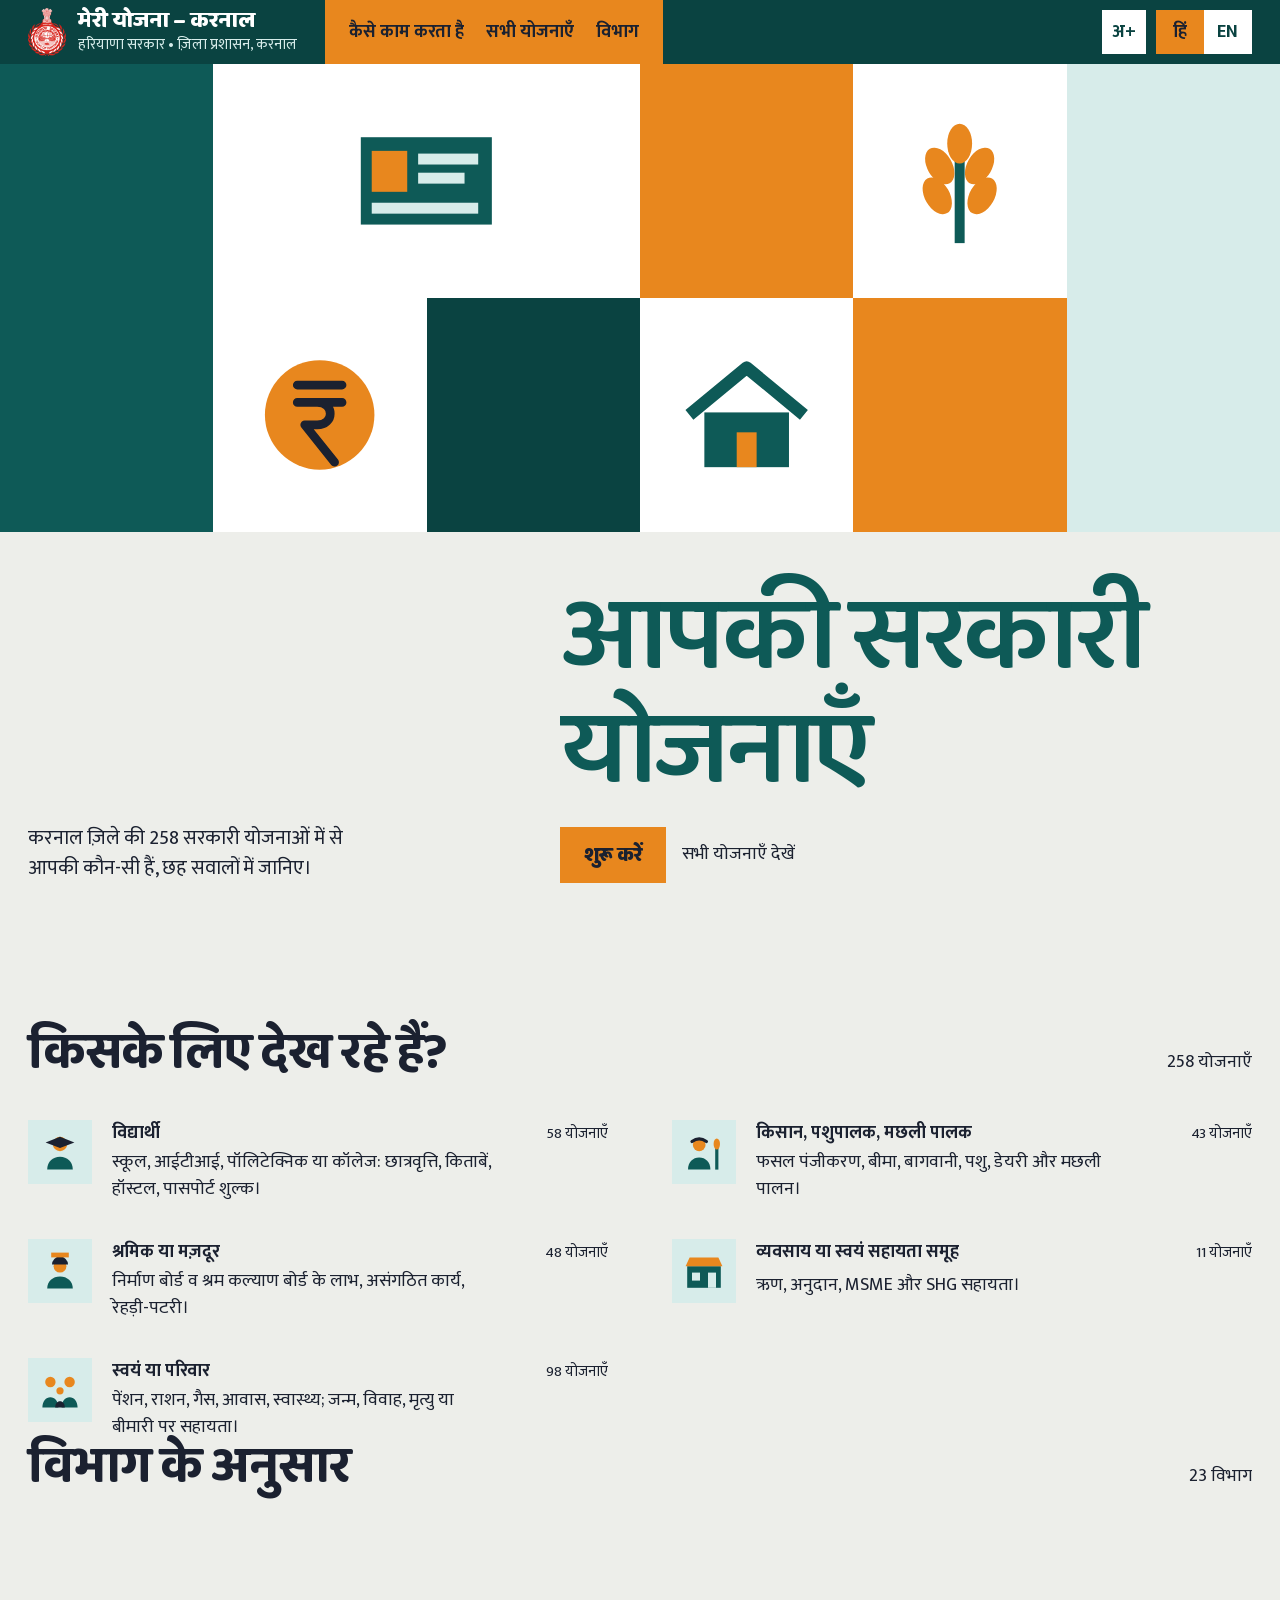
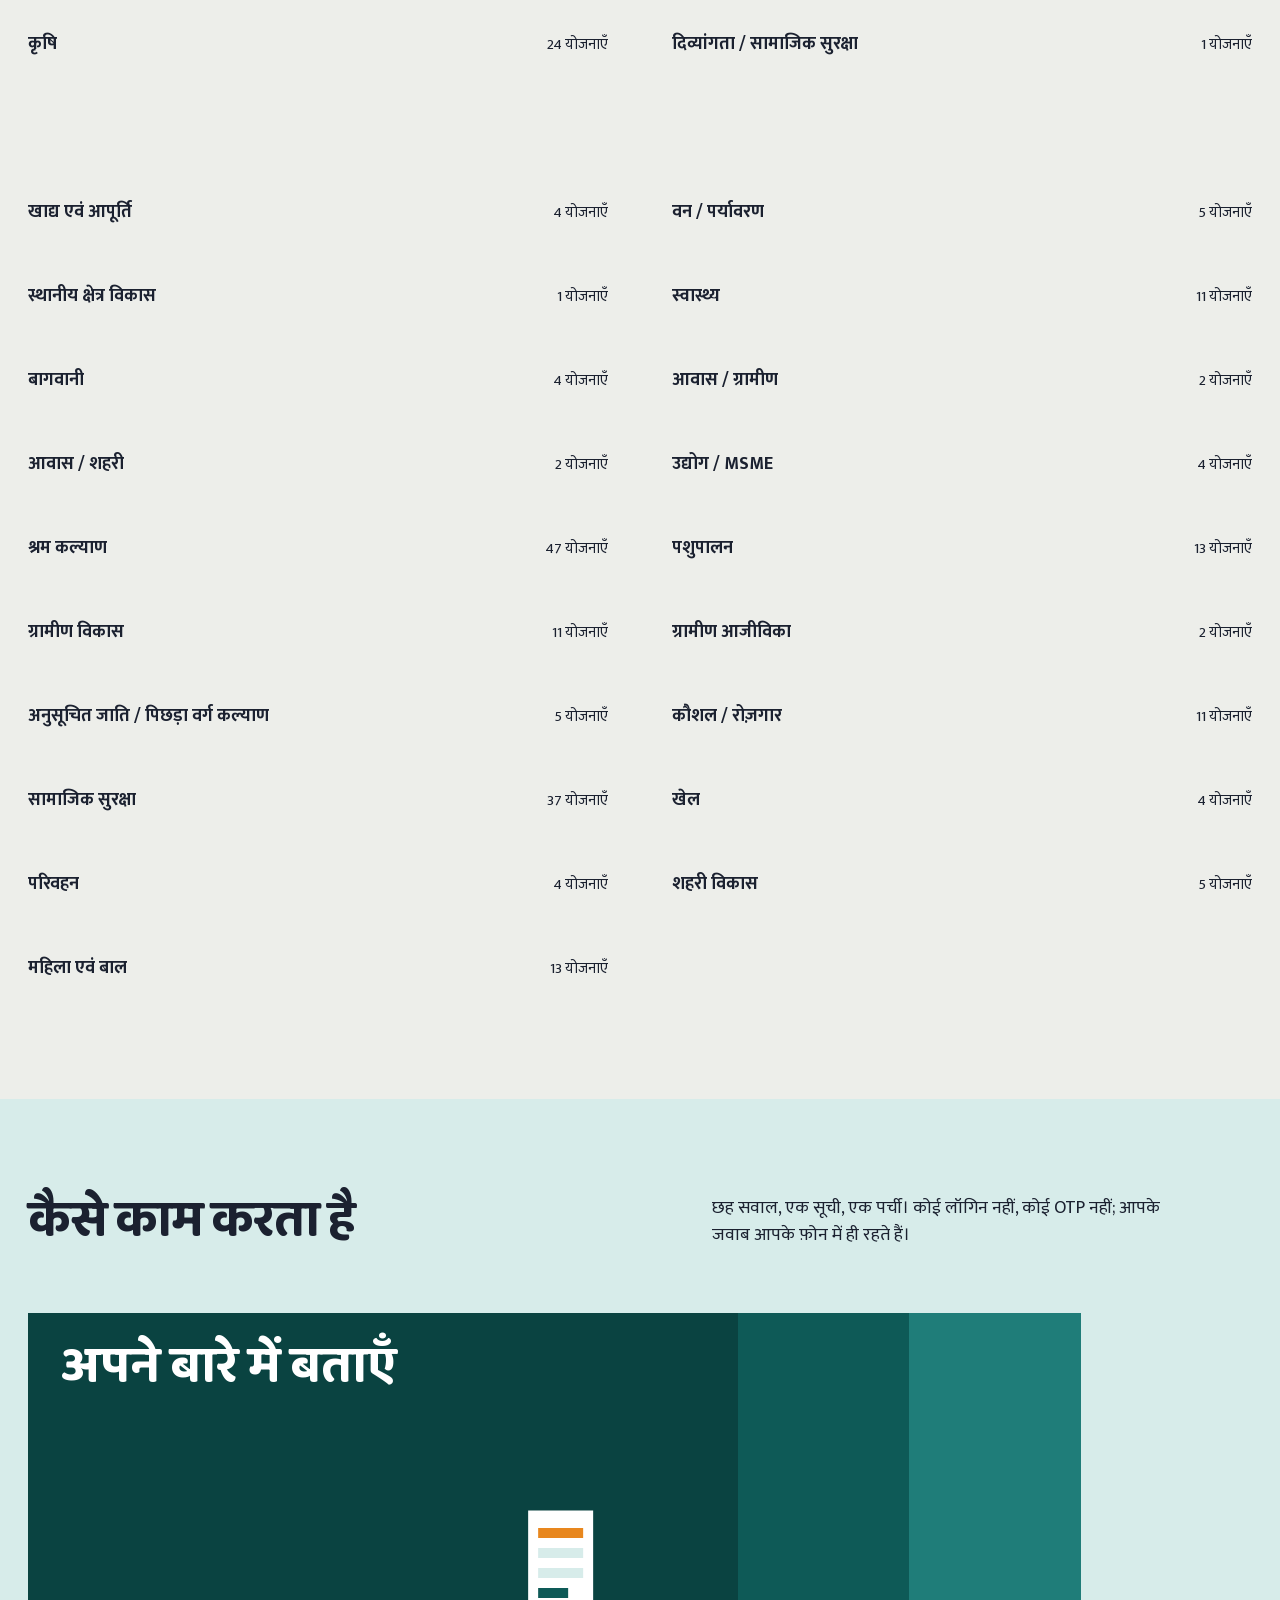
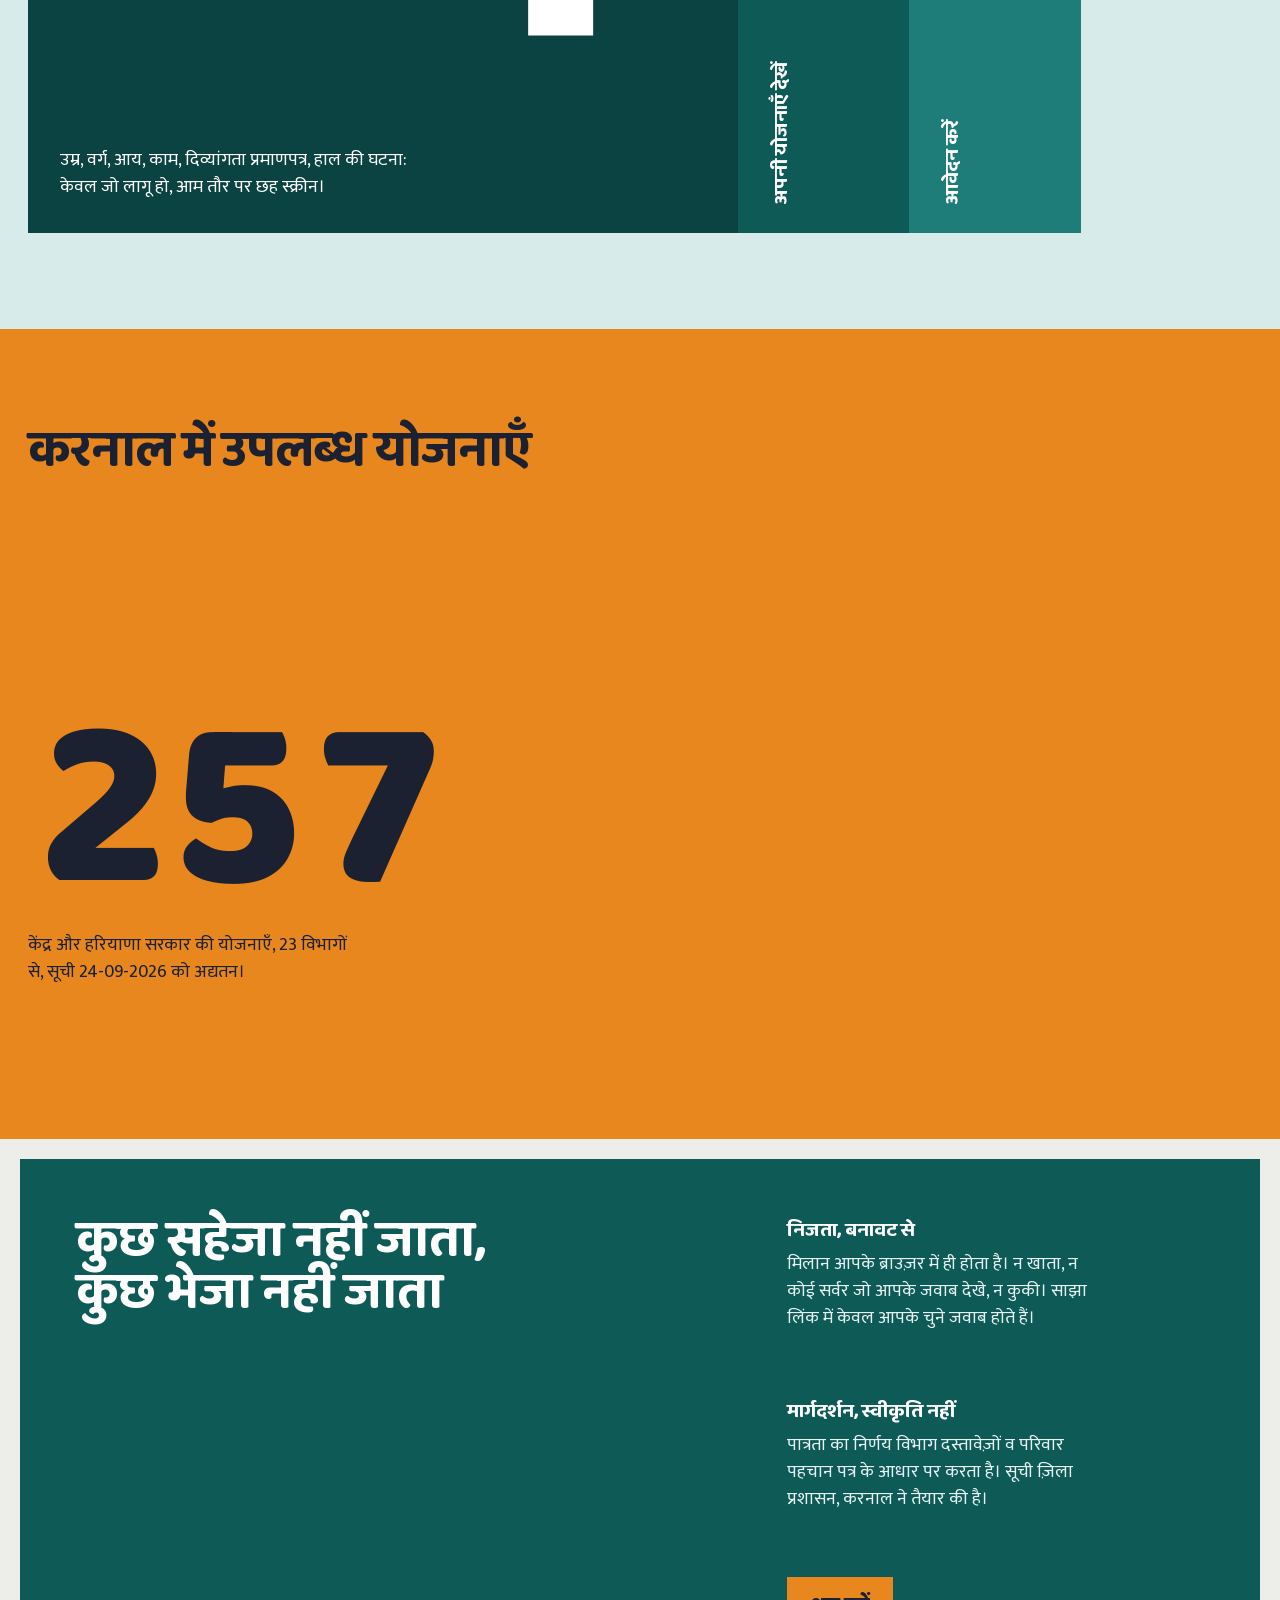
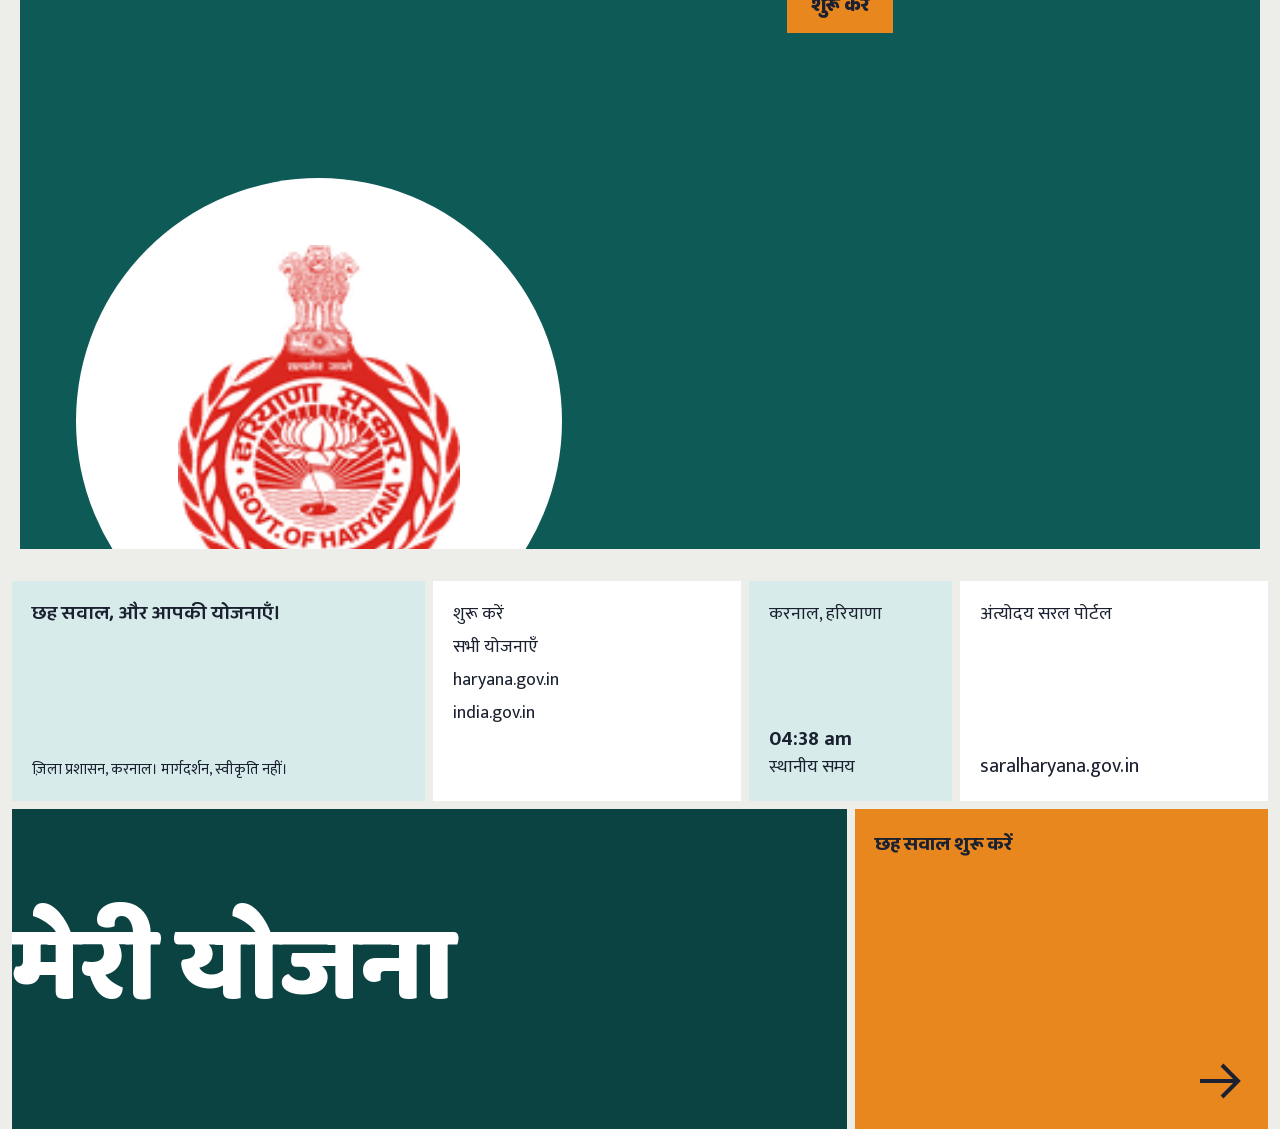
==== commit bf00b255: "Home page rebuilt to the tasteskill direction: colour chapters Installed .agents/skills/design-taste" ====
--- a/public/index.html
+++ b/public/index.html
@@ -29,13 +29,25 @@
 
 </head>
 <body>
-<div class="gov" role="region" aria-label="Government of Haryana / हरियाणा सरकार"><div class="wide">
-  <span class="gov-t" id="gov-t"><b>हरियाणा सरकार</b> • ज़िला प्रशासन, करनाल • Government of Haryana</span>
-  <button type="button" class="tsize" id="tsize" aria-pressed="false"><span id="tsize-l">अ+</span><span class="vh" id="tsize-t">बड़े अक्षर</span></button>
-</div></div>
-<header class="top"><div class="wide">
-  <a class="brand" id="brand" href="#/"><img src="emblem.png" alt="हरियाणा सरकार का राजचिह्न" width="44" height="55"><span><b id="brand-t">मेरी योजना – करनाल</b><small id="brand-s">सरकारी योजना खोजक • ज़िला प्रशासन, करनाल</small></span></a>
+<svg class="sprite" xmlns="http://www.w3.org/2000/svg" aria-hidden="true" focusable="false">
+  <symbol id="art-ppp" viewBox="0 0 120 120"><rect x="12" y="28" width="96" height="64" fill="#0E5A57"/><rect x="20" y="38" width="26" height="30" fill="#E8871E"/><rect x="54" y="40" width="44" height="8" fill="#D7ECEA"/><rect x="54" y="54" width="34" height="8" fill="#D7ECEA"/><rect x="20" y="76" width="78" height="8" fill="#D7ECEA"/></symbol>
+  <symbol id="art-wheat" viewBox="0 0 120 120"><rect x="56" y="40" width="8" height="70" fill="#0E5A57"/><ellipse cx="60" cy="30" rx="10" ry="16" fill="#E8871E"/><ellipse cx="44" cy="48" rx="10" ry="16" transform="rotate(-30 44 48)" fill="#E8871E"/><ellipse cx="76" cy="48" rx="10" ry="16" transform="rotate(30 76 48)" fill="#E8871E"/><ellipse cx="42" cy="72" rx="10" ry="16" transform="rotate(-30 42 72)" fill="#E8871E"/><ellipse cx="78" cy="72" rx="10" ry="16" transform="rotate(30 78 72)" fill="#E8871E"/></symbol>
+  <symbol id="art-rupee" viewBox="0 0 120 120"><circle cx="60" cy="60" r="44" fill="#E8871E"/><path d="M42 36h36M42 50h36M58 50c14 0 14 18 0 18H48l24 30" fill="none" stroke="#1B2130" stroke-width="7" stroke-linecap="round" stroke-linejoin="round"/></symbol>
+  <symbol id="art-house" viewBox="0 0 120 120"><path d="M14 60L60 22l46 38" fill="none" stroke="#0E5A57" stroke-width="10" stroke-linejoin="round"/><rect x="26" y="58" width="68" height="44" fill="#0E5A57"/><rect x="52" y="74" width="16" height="28" fill="#E8871E"/></symbol>
+  <symbol id="art-student" viewBox="0 0 120 120"><circle cx="60" cy="40" r="18" fill="#E8871E"/><path d="M28 104c0-20 14-32 32-32s32 12 32 32z" fill="#0E5A57"/><path d="M24 36l36-14 36 14-36 14z" fill="#1B2130"/></symbol>
+  <symbol id="art-farmer" viewBox="0 0 120 120"><circle cx="48" cy="42" r="16" fill="#E8871E"/><path d="M20 104c0-18 12-30 28-30s28 12 28 30z" fill="#0E5A57"/><path d="M30 34q18-14 36 0" fill="none" stroke="#1B2130" stroke-width="8" stroke-linecap="round"/><rect x="88" y="44" width="8" height="60" fill="#0E5A57"/><ellipse cx="92" cy="40" rx="8" ry="14" fill="#E8871E"/></symbol>
+  <symbol id="art-worker" viewBox="0 0 120 120"><circle cx="60" cy="48" r="16" fill="#E8871E"/><path d="M40 44a20 20 0 0 1 40 0z" fill="#1B2130"/><path d="M28 104c0-18 14-30 32-30s32 12 32 30z" fill="#0E5A57"/><rect x="38" y="14" width="44" height="12" fill="#E8871E"/></symbol>
+  <symbol id="art-business" viewBox="0 0 120 120"><rect x="18" y="48" width="84" height="54" fill="#0E5A57"/><path d="M14 48l10-22h72l10 22z" fill="#E8871E"/><rect x="30" y="64" width="20" height="20" fill="#D7ECEA"/><rect x="70" y="64" width="20" height="38" fill="#D7ECEA"/></symbol>
+  <symbol id="art-family" viewBox="0 0 120 120"><circle cx="36" cy="40" r="13" fill="#E8871E"/><circle cx="84" cy="40" r="13" fill="#E8871E"/><circle cx="60" cy="62" r="9" fill="#E8871E"/><path d="M16 104c0-16 9-26 20-26s20 10 20 26zM64 104c0-16 9-26 20-26s20 10 20 26z" fill="#0E5A57"/><path d="M48 104c0-10 5-16 12-16s12 6 12 16z" fill="#1B2130"/></symbol>
+  <symbol id="art-phone" viewBox="0 0 120 120"><rect x="34" y="10" width="52" height="100" fill="#fff"/><rect x="42" y="24" width="36" height="8" fill="#E8871E"/><rect x="42" y="40" width="36" height="8" fill="#D7ECEA"/><rect x="42" y="56" width="36" height="8" fill="#D7ECEA"/><rect x="42" y="72" width="24" height="8" fill="#0E5A57"/></symbol>
+  <symbol id="art-list" viewBox="0 0 120 120"><rect x="16" y="16" width="88" height="26" fill="#fff"/><rect x="16" y="48" width="88" height="26" fill="#fff"/><rect x="16" y="80" width="88" height="26" fill="#fff"/><path d="M24 29l6 6 10-12M24 61l6 6 10-12" fill="none" stroke="#2E7D4F" stroke-width="5"/><path d="M24 93l6 6 10-12" fill="none" stroke="#E8871E" stroke-width="5"/></symbol>
+  <symbol id="art-counter" viewBox="0 0 120 120"><rect x="10" y="70" width="100" height="14" fill="#fff"/><rect x="20" y="84" width="80" height="26" fill="#D7ECEA"/><rect x="40" y="36" width="40" height="30" fill="#E8871E"/><circle cx="60" cy="24" r="10" fill="#fff"/></symbol>
+</svg>
+<header class="top"><div class="bar">
+  <a class="wordmark" id="brand" href="#/"><img src="emblem.png" alt="हरियाणा सरकार का राजचिह्न" width="38" height="48"><span><b id="brand-t">मेरी योजना – करनाल</b><small id="brand-s">हरियाणा सरकार • ज़िला प्रशासन, करनाल</small></span></a>
+  <nav class="tab" aria-label="मुख्य"><a class="link" href="#how" id="tab-1">कैसे काम करता है</a><a class="link" href="#/all" id="tab-2">सभी योजनाएँ</a><a class="link" href="#depts" id="tab-3">विभाग</a></nav>
   <div class="tools">
+    <button type="button" class="tsize" id="tsize" aria-pressed="false"><span id="tsize-l">अ+</span><span class="vh" id="tsize-t">बड़े अक्षर</span></button>
     <div class="lang" role="group" aria-label="Language / भाषा">
       <button type="button" id="l-hi" aria-pressed="true">हिं</button>
       <button type="button" id="l-en" aria-pressed="false">EN</button>
@@ -43,32 +55,25 @@
   </div>
 </div></header>
 <main class="home"><div id="app" aria-live="polite"><div class="screen">
-<section class="hero"><div class="wide hero-in">
-  <div>
-    <span class="pill">ज़िला प्रशासन, करनाल • हरियाणा सरकार</span>
-    <h1>जानिए कौन-सी सरकारी योजनाएँ आपके लिए हैं</h1>
-    <p class="lead">कुछ आसान सवालों के जवाब दीजिए। सवाल आपके जवाबों के अनुसार बदलते हैं, इसलिए केवल वही पूछा जाएगा जो आपके काम का है।</p>
-    <div class="cta"><button type="button" class="btn accent" id="b-next" disabled>लोड हो रहा है…</button><button type="button" class="btn ghost" id="b-all" disabled>सभी योजनाएँ देखें</button></div>
-    <ul class="facts"><li>आम तौर पर 6 छोटे सवाल</li><li>कोई लॉगिन नहीं, कोई जानकारी सहेजी नहीं जाती</li><li>केंद्र व हरियाणा सरकार की योजनाएँ</li></ul>
+<section class="masthead-wrap">
+  <div class="band" aria-hidden="true">
+    <div class="cell c1 tall"></div><div class="cell art span2"><svg><use href="#art-ppp"/></svg></div><div class="cell c2"></div><div class="cell art"><svg><use href="#art-wheat"/></svg></div><div class="cell c3 hide-sm"></div>
+    <div class="cell art"><svg><use href="#art-rupee"/></svg></div><div class="cell c4"></div><div class="cell art"><svg><use href="#art-house"/></svg></div><div class="cell c2 hide-sm"></div><div class="cell c3 hide-sm"></div>
   </div>
-  <aside class="side"><h2>किसके लिए देख रहे हैं?</h2><div class="qs">
-    <button type="button" data-start="Student"><span class="ic">🎓</span><span><b>विद्यार्थी</b><small>छात्रवृत्ति, किताबें, हॉस्टल</small></span><span class="arr">→</span></button>
-    <button type="button" data-start="Farmer"><span class="ic">🌾</span><span><b>किसान / पशुपालक</b><small>फसल, बीमा, पशु, मछली पालन</small></span><span class="arr">→</span></button>
-    <button type="button" data-start="Worker"><span class="ic">👷</span><span><b>श्रमिक / मज़दूर</b><small>निर्माण, फ़ैक्टरी, असंगठित कार्य</small></span><span class="arr">→</span></button>
-    <button type="button" data-start="Enterprise"><span class="ic">🏪</span><span><b>व्यवसाय / स्वयं सहायता समूह</b><small>ऋण, अनुदान, SHG</small></span><span class="arr">→</span></button>
-    <button type="button" data-start=""><span class="ic">👪</span><span><b>स्वयं या परिवार</b><small>पेंशन, राशन, आवास, स्वास्थ्य</small></span><span class="arr">→</span></button>
-  </div></aside>
-</div></section>
-<div class="wide"><div class="stats" id="stats"><div class="stat"><b>258</b><span>योजनाएँ</span></div><div class="stat"><b>23</b><span>विभाग</span></div><div class="stat"><b>6</b><span>आसान सवाल</span></div><div class="stat"><b>2</b><span>भाषाएँ</span></div></div></div>
-<section class="section"><div class="wide"><h2>कैसे काम करता है</h2><p class="lead">तीन कदम, लगभग पाँच मिनट।</p><div class="steps">
-  <div class="step"><div class="n">1</div><h3>अपने बारे में बताएँ</h3><p>उम्र, वर्ग, आय, काम — जो लागू हो। कोई लॉगिन नहीं, कोई OTP नहीं।</p></div>
-  <div class="step"><div class="n">2</div><h3>अपनी योजनाएँ देखें</h3><p>जिनके लिए आप पात्र दिखते हैं, जिनकी पुष्टि करनी है, और जो जीवन की घटनाओं पर मिलती हैं।</p></div>
-  <div class="step"><div class="n">3</div><h3>आवेदन करें</h3><p>हर योजना का अगला कदम, दस्तावेज़ सूची, पर्ची प्रिंट करें या WhatsApp पर भेजें।</p></div>
-</div></div></section>
-<section class="section"><div class="wide"><h2>विभाग के अनुसार देखें</h2><div class="sectors" id="sectors"></div><p class="notice" id="notice">258 योजनाएँ, सूची 24-09-2026 को अद्यतन।</p>
-<noscript><p class="err">इस पेज के लिए JavaScript चालू होना चाहिए। / This page needs JavaScript.</p></noscript></div></section>
+  <div class="masthead">
+    <div class="tt"><h1 class="lines" id="title"><span class="line"><span data-line>आपकी सरकारी</span></span><span class="line"><span data-line>योजनाएँ</span></span></h1></div>
+    <p class="standfirst" data-load>करनाल ज़िले की 258 सरकारी योजनाओं में से आपकी कौन-सी हैं, छह सवालों में जानिए।</p>
+    <div class="cta"><button type="button" class="btn accent" id="b-next" data-load disabled>लोड हो रहा है…</button><a class="link" href="#/all" id="b-all">सभी योजनाएँ देखें</a></div>
+  </div>
+</section>
+<section class="chapter who"><div class="menu-h" data-reveal><h2>किसके लिए देख रहे हैं?</h2><span class="count" id="who-n"></span></div><ul class="menu" id="menu-who"></ul>
+  <div class="menu-h menu-h2" data-reveal id="depts"><h2>विभाग के अनुसार</h2><span class="count" id="dept-n"></span></div><ul class="menu depts" id="menu-depts"></ul></section>
+<section class="chapter how" id="how"><div class="intro"><h2 data-reveal>कैसे काम करता है</h2><p data-reveal data-i="1">छह सवाल, एक सूची, एक पर्ची। कोई लॉगिन नहीं, कोई OTP नहीं; आपके जवाब आपके फ़ोन में ही रहते हैं।</p></div><div class="acc" id="acc"></div></section>
+<section class="chapter count-chapter"><h2 data-reveal>करनाल में उपलब्ध योजनाएँ</h2><div><p class="figure"><span id="fig" data-count>258</span></p><p class="caption" id="fig-cap" data-reveal data-i="2">केंद्र और हरियाणा सरकार की योजनाएँ, 23 विभागों से, सूची 24-09-2026 को अद्यतन।</p></div><p class="source" id="notice"></p></section>
+<section class="about-wrap"><div class="panel" id="panel"><h2 data-reveal>कुछ सहेजा नहीं जाता, कुछ भेजा नहीं जाता</h2><div class="blocks" id="blocks"></div><div class="emblem"><img src="emblem.png" alt="" width="120" height="150" loading="lazy"></div></div></section>
+<noscript><p class="err">इस पेज के लिए JavaScript चालू होना चाहिए। / This page needs JavaScript.</p></noscript>
 </div></div></main>
-<nav class="actions hidden"><div class="wrap" id="actbar"></div></nav>
+<nav class="actions"><div class="wrap" id="actbar"></div></nav>
 <footer class="site" id="ftr"></footer>
 <script src="engine.js" defer></script>
 <script src="app.js" defer></script>
--- a/public/style.css
+++ b/public/style.css
@@ -6,27 +6,32 @@
 @font-face{font-family:"Baloo 2";font-style:normal;font-weight:600 800;font-display:swap;src:url(fonts/baloo2-700-devanagari.woff2) format("woff2");unicode-range:U+0900-097F,U+1CD0-1CF4,U+1CF7-1CF9,U+200C-200D,U+20A8,U+20B9,U+20F0,U+25CC,U+A830-A839,U+A8E0-A8FF,U+11B00-11B0A}
 @font-face{font-family:"Baloo 2";font-style:normal;font-weight:600 800;font-display:swap;src:url(fonts/baloo2-700-latin.woff2) format("woff2");unicode-range:U+0000-00FF,U+0131,U+0152-0153,U+02BB-02BC,U+02C6,U+02DA,U+02DC,U+0304,U+0308,U+0329,U+2000-206F,U+20AC,U+2122,U+2191,U+2193,U+2212,U+2215,U+FEFF,U+FFFD}
 
+
 :root{
-  --ink:#0E5A57;        /* deep teal: headings, primary surfaces */
+  --ink:#0E5A57;        /* deep teal: the ink of the site, the dark chapters */
   --ink-2:#0A4341;
   --ink-soft:#3C7A77;
-  --accent:#E8871E;     /* saffron: the one action that matters on a screen */
+  --teal-pale:#D7ECEA;  /* the quiet chapter */
+  --accent:#E8871E;     /* saffron: the one action, the loud chapter */
   --accent-d:#B8640A;
-  --accent-tint:#FFF1E0;
   --paddy:#2E7D4F;      /* eligible */
   --paddy-tint:#E3F2E8;
   --haldi:#9A6A05;      /* check */
   --haldi-tint:#FBF1D9;
   --stamp:#6B3FA0;      /* rubber-stamp violet for the verification badge */
-  --paper:#FAF7F0;
+  --paper:#EDEEEA;      /* stone, not cream */
   --card:#FFFFFF;
-  --line:#E2E4DC;
+  --line:#DDDBD3;       /* only for real form fields */
   --text:#1B2130;
-  --muted:#5B6272;
+  --muted:#4E5566;
   --focus:#1F6FEB;
   --head:"Baloo 2","Mukta","Noto Sans Devanagari","Nirmala UI",Mangal,system-ui,sans-serif;
-  --r:16px;
-  --sh:0 1px 2px rgba(14,90,87,.06),0 8px 24px rgba(14,90,87,.08);
+  --margin:clamp(16px,2.2vw,32px);
+  --gutter:clamp(12px,1.4vw,24px);
+  --display:clamp(64px,8.3vw,128px);
+  --heading:clamp(36px,4vw,60px);
+  --lead:20px; --body:18px; --small:15px;
+  --ease-out:cubic-bezier(.22,1,.36,1); --ease-expo:cubic-bezier(.16,1,.3,1); --ease-in-out:cubic-bezier(.76,0,.24,1);
   box-sizing:border-box;
   padding-top:env(safe-area-inset-top,0px);
   padding-bottom:env(safe-area-inset-bottom,0px);
@@ -34,110 +39,189 @@
 html{scroll-padding-top:env(safe-area-inset-top,0px)}
 @media (prefers-color-scheme:dark){
   :root:not([data-theme="light"]){
-    --ink:#8FD3CF;--ink-2:#0B3A38;--ink-soft:#6FB3AF;--accent:#F4A24A;--accent-d:#E8871E;--accent-tint:#3A2A14;
+    --ink:#8FD3CF;--ink-2:#0B3A38;--ink-soft:#6FB3AF;--teal-pale:#163A38;--accent:#F4A24A;--accent-d:#E8871E;
     --paddy:#7CC48E;--paddy-tint:#1C3024;--haldi:#E9B949;--haldi-tint:#352A10;
     --stamp:#C3A2EE;--paper:#12151C;--card:#1B1F29;--line:#2E3442;--text:#E8EAF0;--muted:#A4AABA;--focus:#7AA7FF;
-    --sh:0 1px 2px rgba(0,0,0,.4),0 8px 24px rgba(0,0,0,.35);
   }
 }
 :root[data-theme="dark"]{
-  --ink:#8FD3CF;--ink-2:#0B3A38;--ink-soft:#6FB3AF;--accent:#F4A24A;--accent-d:#E8871E;--accent-tint:#3A2A14;
+  --ink:#8FD3CF;--ink-2:#0B3A38;--ink-soft:#6FB3AF;--teal-pale:#163A38;--accent:#F4A24A;--accent-d:#E8871E;
   --paddy:#7CC48E;--paddy-tint:#1C3024;--haldi:#E9B949;--haldi-tint:#352A10;
   --stamp:#C3A2EE;--paper:#12151C;--card:#1B1F29;--line:#2E3442;--text:#E8EAF0;--muted:#A4AABA;--focus:#7AA7FF;
-  --sh:0 1px 2px rgba(0,0,0,.4),0 8px 24px rgba(0,0,0,.35);
 }
 *,*::before,*::after{box-sizing:inherit}
 body{margin:0;background:var(--paper);color:var(--text);
   font-family:"Mukta","Noto Sans Devanagari","Nirmala UI","Mangal",system-ui,-apple-system,"Segoe UI",Roboto,sans-serif;
-  font-size:18px;line-height:1.5;-webkit-text-size-adjust:100%}
+  font-size:var(--body);line-height:1.5;-webkit-text-size-adjust:100%}
 button,input,select{font:inherit;color:inherit}
 :focus-visible{outline:3px solid var(--focus);outline-offset:2px}
-h1,h2,h3,.btn,.brand,.stat b{font-family:var(--head)}
-.wrap{max-width:640px;margin:0 auto;padding:0 18px}
-.wide{max-width:1140px;margin:0 auto;padding:0 18px}
+h1,h2,h3,.btn,.wordmark,.figure{font-family:var(--head)}
+h1,h2,h3{text-wrap:balance;margin:0}
+p{text-wrap:pretty}
+.wrap{max-width:720px;margin:0 auto;padding:0 var(--margin)}
+.wide{padding:0 var(--margin)}
 .vh{position:absolute;width:1px;height:1px;overflow:hidden;clip:rect(0 0 0 0);white-space:nowrap}
-
-/* ---------------------------------------------------------------- government bar + header */
-.gov{background:var(--ink-2);color:#D6ECEA;font-size:14px}
-.gov .wide{display:flex;align-items:center;justify-content:space-between;gap:10px;min-height:36px}
-.gov .gov-t{overflow:hidden;white-space:nowrap;text-overflow:ellipsis}
-.gov .gov-t b{color:#fff;font-weight:700}
-header.top{position:sticky;top:env(safe-area-inset-top,0px);z-index:5;background:var(--card);box-shadow:0 1px 0 var(--line)}
-header.top .wide{display:flex;align-items:center;justify-content:space-between;gap:12px;min-height:64px}
-.brand{display:flex;align-items:center;gap:12px;color:var(--ink);text-decoration:none;min-width:0}
-.brand img{width:44px;height:55px;flex:none}
-.brand b{display:block;font-size:22px;line-height:1.1;font-weight:800}
-.brand small{display:block;font-family:"Mukta",sans-serif;font-weight:500;font-size:14px;color:var(--muted);line-height:1.2;margin-top:3px}
-.tools{display:flex;align-items:center;gap:8px;flex:none}
-.lang{display:flex;border:1.5px solid var(--ink);border-radius:999px;overflow:hidden;background:var(--card)}
-.lang button{border:0;background:transparent;padding:6px 12px;min-height:44px;min-width:48px;cursor:pointer;font-weight:700;color:var(--ink)}
-.lang button[aria-pressed="true"]{background:var(--ink);color:var(--paper)}
-.tsize{border:1.5px solid #D6ECEA;border-radius:8px;background:transparent;min-height:30px;min-width:44px;padding:0 10px;font-weight:800;color:#fff;cursor:pointer;font-size:15px}
-.tsize[aria-pressed="true"]{background:#fff;color:var(--ink-2)}
+.sprite{display:none}
+.btn{border:0;border-radius:0;min-height:56px;padding:12px 24px;font-weight:800;font-size:var(--lead);cursor:pointer;background:var(--ink);color:var(--paper);text-decoration:none;display:inline-flex;align-items:center;justify-content:center;gap:8px;transition:transform 140ms var(--ease-out),background-color 180ms ease}
+.btn:active{transform:scale(.97)}
+.btn.primary{background:var(--ink);color:var(--paper)}
+.btn.accent{background:var(--accent);color:#1B2130}
+.btn.quiet{background:var(--card);color:var(--ink)}
+.btn[disabled]{opacity:.55;cursor:default}
+@media (hover:hover) and (pointer:fine){.btn.accent:hover{background:var(--accent-d);color:#fff}.btn.primary:hover{background:var(--ink-2);color:#fff}}
+.link{color:inherit;text-decoration:underline;text-decoration-color:transparent;text-underline-offset:.2em;text-decoration-thickness:.07em;transition:text-decoration-color 180ms ease}
+@media (hover:hover) and (pointer:fine){.link:hover{text-decoration-color:currentColor}}
+
+/* ---------------------------------------------------------------- header: wordmark block, accent tab, controls */
+header.top{position:sticky;top:env(safe-area-inset-top,0px);z-index:5;background:var(--ink-2);color:#fff}
+header.top .bar{display:flex;align-items:stretch;min-height:64px}
+.wordmark{display:flex;align-items:center;gap:12px;padding:8px var(--margin);background:var(--ink-2);color:#fff;text-decoration:none;min-width:0}
+.wordmark img{width:38px;height:48px;flex:none}
+.wordmark b{display:block;font-size:22px;line-height:1.05;font-weight:800}
+.wordmark small{display:block;font-family:"Mukta",sans-serif;font-weight:400;font-size:var(--small);line-height:1.2;margin-top:3px;color:#D6ECEA}
+.tab{display:flex;align-items:center;gap:22px;padding:0 24px;background:var(--accent);color:#1B2130;font-weight:700;font-size:var(--body)}
+.tab a{color:inherit}
+.tools{display:flex;align-items:center;gap:10px;margin-left:auto;padding:0 var(--margin)}
+.lang{display:flex;background:#fff}
+.lang button{border:0;background:transparent;padding:6px 12px;min-height:44px;min-width:48px;cursor:pointer;font-weight:700;color:var(--ink-2)}
+.lang button[aria-pressed="true"]{background:var(--accent);color:#1B2130}
+.tsize{border:0;background:#fff;min-height:44px;min-width:44px;padding:0 10px;font-weight:800;color:var(--ink-2);cursor:pointer;font-size:var(--body)}
+.tsize[aria-pressed="true"]{background:var(--accent);color:#1B2130}
 html.big1 body{zoom:1.12} html.big2 body{zoom:1.25}
-
-/* ---------------------------------------------------------------- home */
+@media (max-width:900px){.tab{display:none}.wordmark b{font-size:var(--lead)}.wordmark small{font-size:var(--small)}.wordmark img{width:32px;height:40px}}
+
+/* ---------------------------------------------------------------- home: colour chapters */
 main{padding:0 0 120px}
-main.home{padding-bottom:40px}
+main.home{padding-bottom:0}
 .screen{padding-top:22px}
 .home .screen{padding-top:0}
-.hero{background:radial-gradient(circle at 88% 15%,rgba(232,135,30,.32),transparent 40%),radial-gradient(circle at 0% 100%,rgba(143,211,207,.35),transparent 45%),linear-gradient(135deg,#083E3C,#0E5A57 55%,#166F6B);color:#fff;position:relative;overflow:hidden}
-.hero::after{content:"";position:absolute;right:-120px;bottom:-160px;width:420px;height:420px;border-radius:50%;border:60px solid rgba(255,255,255,.05);pointer-events:none}
-.hero-in{display:grid;grid-template-columns:1.2fr .9fr;gap:2.4rem;padding:44px 18px 56px;align-items:center;position:relative;z-index:1}
-.pill{display:inline-block;background:rgba(255,255,255,.14);border:1px solid rgba(255,255,255,.28);border-radius:999px;padding:4px 14px;font-size:15px;font-weight:700;color:#FFE7C6}
-.hero h1{font-size:46px;line-height:1.1;margin:14px 0 10px;color:#fff;font-weight:800}
-.hero .lead{font-size:19px;color:#D6ECEA;max-width:34em;margin:0 0 22px}
-.cta{display:flex;flex-wrap:wrap;gap:12px;margin:0 0 20px}
-.btn{border:2px solid var(--ink);border-radius:14px;min-height:56px;padding:10px 22px;font-weight:800;font-size:19px;cursor:pointer;background:transparent;color:var(--ink);text-decoration:none;display:inline-flex;align-items:center;justify-content:center;gap:8px}
-.btn.primary{background:var(--ink);color:var(--paper);border-color:var(--ink)}
-.btn.accent{background:var(--accent);color:#1B2130;border-color:var(--accent)}
-.btn.accent:hover{background:var(--accent-d);border-color:var(--accent-d);color:#fff}
-.btn.ghost{color:#fff;border-color:rgba(255,255,255,.7);background:rgba(255,255,255,.06)}
-.btn[disabled]{opacity:.55;cursor:default}
-.facts{list-style:none;padding:0;margin:0;display:flex;flex-wrap:wrap;gap:8px 22px;font-size:16px;color:#E6F3F2}
-.facts li::before{content:"✔ ";color:#FFD48A}
-.side{background:rgba(255,255,255,.09);border:1px solid rgba(255,255,255,.18);border-radius:22px;padding:20px;backdrop-filter:blur(6px)}
-.side h2{margin:0 0 12px;font-size:20px;color:#FFE7C6}
-.qs{display:grid;gap:10px}
-.qs button{display:flex;align-items:center;gap:14px;width:100%;text-align:left;background:var(--card);color:var(--text);border:0;border-radius:14px;padding:12px 14px;min-height:62px;cursor:pointer;box-shadow:var(--sh)}
-.qs button:hover{transform:translateY(-1px)}
-.qs .ic{flex:none;width:44px;height:44px;border-radius:12px;display:grid;place-items:center;font-size:24px;background:var(--accent-tint)}
-.qs b{display:block;font-size:18px;line-height:1.2}
-.qs small{display:block;color:var(--muted);font-size:14px}
-.qs .arr{margin-left:auto;color:var(--accent-d);font-weight:800;font-size:22px}
-.stats{display:grid;grid-template-columns:repeat(4,1fr);background:var(--card);border-radius:var(--r);box-shadow:var(--sh);margin:-34px auto 0;position:relative;z-index:2;overflow:hidden}
-.stat{padding:18px 12px;text-align:center;border-left:1px solid var(--line)}
-.stat:first-child{border-left:0}
-.stat b{display:block;font-size:34px;line-height:1;color:var(--ink);font-weight:800}
-.stat span{font-size:15px;color:var(--muted)}
-.section{padding:40px 0 10px}
-.section h2{font-size:28px;margin:0 0 6px;color:var(--ink)}
-.section .lead{color:var(--muted);margin:0 0 18px;font-size:17px}
-.steps{display:grid;grid-template-columns:repeat(3,1fr);gap:16px}
-.step{background:var(--card);border-radius:var(--r);box-shadow:var(--sh);padding:20px}
-.step .n{width:40px;height:40px;border-radius:12px;background:var(--accent-tint);color:var(--accent-d);display:grid;place-items:center;font-weight:800;font-size:20px;font-family:var(--head)}
-.step h3{margin:12px 0 4px;font-size:19px;color:var(--ink)}
-.step p{margin:0;color:var(--muted);font-size:16px}
-.sectors{display:flex;flex-wrap:wrap;gap:8px}
-.sectors button{border:1.5px solid var(--line);background:var(--card);border-radius:999px;padding:8px 14px;min-height:44px;cursor:pointer;font-size:15px;color:var(--text)}
-.sectors button:hover{border-color:var(--ink);color:var(--ink)}
-.notice{background:var(--accent-tint);border-left:5px solid var(--accent);border-radius:10px;padding:10px 14px;margin:18px 0 0;font-size:16px}
-.updated{display:inline-block;background:var(--haldi-tint);border-radius:6px;padding:4px 10px;margin:8px 0 0;font-size:15px}
+.band{display:grid;grid-template-columns:repeat(6,1fr);grid-template-rows:repeat(2,1fr);height:52svh;min-height:300px}
+.band .cell{min-height:0;overflow:clip;display:grid;place-items:center}
+.band .c1{background:var(--ink)} .band .c2{background:var(--accent)} .band .c3{background:var(--teal-pale)} .band .c4{background:var(--ink-2)}
+.band .art{background:var(--card)}
+.band .art svg{width:70%;height:70%}
+.band .span2{grid-column:span 2} .band .tall{grid-row:span 2}
+.masthead{display:grid;grid-template-columns:42% 1fr;grid-template-rows:auto auto;gap:0 var(--gutter);align-items:end;padding:56px var(--margin) 48px}
+.masthead .standfirst{grid-column:1;grid-row:2}.masthead .tt{grid-column:2;grid-row:1}.masthead .cta{grid-column:2;grid-row:2}
+.masthead .standfirst{font-size:var(--lead);max-width:30ch;margin:0;align-self:end}
+.masthead h1{font-size:var(--display);font-weight:600;letter-spacing:-.04em;line-height:.95;color:var(--ink)}
+.lines .line{display:block;overflow:hidden;padding:.22em 0 .12em;margin:-.22em 0 -.12em}
+.lines [data-line]{display:block}
+.masthead .cta{margin-top:24px;display:flex;gap:16px;align-items:center;flex-wrap:wrap}
+.chapter{padding:96px var(--margin);min-height:90svh;display:flex;flex-direction:column;justify-content:center}
+.chapter h2{font-size:var(--heading);line-height:1.05;letter-spacing:-.02em}
+.who{background:var(--paper)}
+.menu-h{display:flex;justify-content:space-between;align-items:baseline;margin:0 0 40px}
+.menu-h .count{font-size:var(--body)}
+.menu{display:grid;grid-template-columns:1fr 1fr;gap:36px 64px;list-style:none;margin:0;padding:0}
+.menu li{margin:0}
+.menu button{display:grid;grid-template-columns:64px 1fr;gap:0 20px;width:100%;text-align:left;background:transparent;border:0;padding:0;cursor:pointer;color:inherit;min-height:64px;transition:transform 140ms var(--ease-out)}
+.menu button:active{transform:scale(.985)}
+.menu .art{width:64px;height:64px;background:var(--teal-pale);display:grid;place-items:center;grid-row:span 2}
+.menu .art svg{width:48px;height:48px}
+.menu .name{display:flex;justify-content:space-between;align-items:baseline;gap:12px;font-weight:700;font-size:var(--body)}
+.menu .name .n{font-weight:400;color:var(--text);font-size:var(--small);white-space:nowrap}
+.menu .desc{font-size:var(--body);color:var(--text);max-width:38ch;margin:2px 0 0}
+.menu .note{color:var(--accent-d);font-size:var(--small)}
+.menu.depts{margin-top:96px}
+.menu.depts button{grid-template-columns:1fr;min-height:48px}
+@media (hover:hover) and (pointer:fine){.menu button:hover .name{color:var(--ink)}.menu button:hover .art{background:var(--accent)}}
+.how{background:var(--teal-pale)}
+.how .intro{display:grid;grid-template-columns:5fr 1fr 5fr;gap:var(--gutter);align-items:start;margin-bottom:64px}
+.how .intro p{font-size:var(--body);margin:0;grid-column:3;max-width:48ch}
+.acc{display:flex;height:520px}
+.acc .stage{flex:0 0 14%;min-width:0;position:relative;cursor:pointer;border:0;padding:0;text-align:left;color:#fff;overflow:clip;transition:flex-basis 450ms var(--ease-in-out)}
+.acc .s1{background:var(--ink-2)} .acc .s2{background:var(--ink)} .acc .s3{background:#1F7D79}
+.acc .stage.open{flex-basis:58%;cursor:default}
+.acc .stage .nm{position:absolute;left:28px;bottom:28px;font-family:var(--head);font-weight:700;font-size:var(--lead);writing-mode:vertical-rl;transform:rotate(180deg);white-space:nowrap}
+.acc .stage.open .nm{writing-mode:horizontal-tb;transform:none;left:32px;top:28px;bottom:auto;font-size:var(--heading);line-height:1.05}
+.acc .stage .tx{position:absolute;left:32px;bottom:32px;max-width:36ch;font-size:var(--body);opacity:0;transition:opacity 300ms ease 200ms}
+.acc .stage.open .tx{opacity:1}
+.acc .stage .art{position:absolute;right:8%;top:50%;transform:translateY(-50%);width:34%;opacity:0;transition:opacity 300ms ease 250ms}
+.acc .stage.open .art{opacity:1}
+.count-chapter{background:var(--accent);color:#1B2130;justify-content:space-between}
+.count-chapter h2{font-size:var(--heading)}
+.figure{font-size:clamp(120px,19vw,320px);line-height:.85;letter-spacing:-.04em;font-weight:800;margin:22vh 0 0;font-variant-numeric:tabular-nums lining-nums}
+.figure sup{font-size:.33em;vertical-align:top;line-height:1;margin-left:.08em}
+.caption{font-size:var(--body);max-width:32ch;margin:16px 0 0}
+.source{font-size:var(--small);text-align:right;margin:24px 0 0}
+.about-wrap{padding:20px}
+.panel{background:var(--ink);color:var(--paper);min-height:110svh;position:relative;overflow:hidden;padding:56px;display:grid;grid-template-columns:1fr 37%;gap:0 var(--gutter)}
+.panel h2{font-size:var(--heading);line-height:1.02;color:#fff;max-width:18ch;grid-column:1}
+.panel .emblem{position:absolute;left:56px;bottom:-9vw;width:38vw;height:38vw;border-radius:50%;background:#fff;display:grid;place-items:center;overflow:hidden}
+.panel .emblem img{width:58%;height:auto}
+.panel .blocks{grid-column:2;display:grid;gap:64px;align-content:start;max-width:300px}
+.panel .blocks h3{font-size:var(--lead);color:#fff;font-family:var(--head)}
+.panel .blocks p{font-size:var(--body);margin:6px 0 0;color:#E6F3F2}
+footer.site{padding:12px;display:grid;grid-template-columns:repeat(12,1fr);grid-auto-rows:220px;gap:8px;background:var(--paper);color:var(--text)}
+footer.site .tile{padding:20px;display:flex;flex-direction:column;justify-content:space-between;min-width:0}
+footer.site .t-say{grid-column:1/5;background:var(--teal-pale)}
+footer.site .t-say p{font-size:var(--lead);line-height:1.25;margin:0;font-family:var(--head)}
+footer.site .t-say small{font-size:var(--small);display:block}
+footer.site .t-nav{grid-column:5/8;background:var(--card)}
+footer.site .t-nav ul{list-style:none;margin:0;padding:0;font-size:var(--body)}
+footer.site .t-nav li{margin:0 0 6px}
+footer.site .t-nav a{color:inherit}
+footer.site .t-time{grid-column:8/10;background:var(--teal-pale);font-size:var(--body)}
+footer.site .t-time b{display:block;font-size:var(--lead)}
+footer.site .t-mail{grid-column:10/13;background:var(--card)}
+footer.site .t-mail a{font-size:var(--lead);color:inherit;align-self:flex-start;margin-top:auto;word-break:break-all}
+footer.site .t-mark{grid-column:1/9;grid-row:2;height:320px;background:var(--ink-2);color:#fff;display:grid;place-items:center;padding:0 24px;overflow:hidden;font-family:var(--head);font-size:var(--display);font-weight:800;line-height:1;padding:0}
+footer.site .t-go{grid-column:9/13;grid-row:2;height:320px;background:var(--accent);color:#1B2130;text-decoration:none;display:flex;flex-direction:column;justify-content:space-between;font-family:var(--head);font-size:var(--lead);font-weight:700}
+footer.site .t-go svg{width:56px;height:56px;align-self:flex-end}
+.notice-line{font-size:var(--small);margin:12px 0 0}
+.updated{display:inline-block;background:var(--haldi-tint);padding:4px 10px;margin:8px 0 0;font-size:var(--small)}
 .loading{opacity:.6}
-footer.site{background:var(--ink-2);color:#C9E2E0;margin-top:50px;font-size:15px}
-footer.site .wide{display:grid;grid-template-columns:1.4fr 1fr 1fr;gap:28px;padding:34px 18px 26px}
-footer.site h2{color:#fff;font-size:17px;margin:0 0 8px}
-footer.site a{color:#fff}
-footer.site ul{list-style:none;padding:0;margin:0}
-footer.site li{margin:0 0 6px}
-footer.site .fb{display:flex;align-items:center;gap:12px;margin-bottom:10px}
-footer.site .fb img{width:40px;height:50px}
-footer.site .fb b{display:block;color:#fff;font-family:var(--head);font-size:19px}
-footer.site .copy{border-top:1px solid rgba(255,255,255,.12);padding:12px 18px;text-align:center;font-size:13px;color:#9CC4C1}
+@media (max-width:900px){
+  .band{grid-template-columns:repeat(3,1fr);height:38svh;min-height:220px}
+  .band .span2{grid-column:span 1}.band .tall{grid-row:span 1}.band .hide-sm{display:none}
+  .masthead{grid-template-columns:1fr;padding:28px var(--margin) 40px}
+  .masthead{grid-template-rows:auto auto auto}.masthead .tt{grid-column:1;grid-row:1}.masthead .standfirst{grid-column:1;grid-row:2;margin-top:16px;font-size:var(--body)}.masthead .cta{grid-column:1;grid-row:3}.masthead h1{font-size:13vw}
+  .chapter{padding:64px var(--margin);min-height:80svh}
+  .menu{grid-template-columns:1fr;gap:24px}
+  .menu .art{width:52px;height:52px}.menu button{grid-template-columns:52px 1fr;gap:0 16px}
+  .how .intro{grid-template-columns:1fr;gap:16px}.how .intro p{grid-column:1}
+  .acc{flex-direction:column;height:auto}
+  .acc .stage{flex:0 0 64px;height:64px;transition:height 450ms var(--ease-in-out)}
+  .acc .stage .nm{writing-mode:horizontal-tb;transform:none;left:20px;top:18px;bottom:auto;font-size:var(--body)}
+  .acc .stage.open{flex-basis:auto;height:auto;padding:84px 20px 24px;cursor:default}
+  .acc .stage.open .nm{font-size:var(--heading);top:12px;left:20px}
+  .acc .stage .tx{position:static;max-width:none;font-size:var(--body)}
+  .acc .stage .art{display:none}
+  .figure{font-size:46vw;margin-top:12vh}.caption{max-width:80%}
+  .about-wrap{padding:10px}
+  .panel{grid-template-columns:1fr;padding:28px 20px 0;min-height:0}
+  .panel h2{font-size:var(--heading)}
+  .panel .blocks{grid-column:1;max-width:none;gap:28px;margin:28px 0}
+  .panel .emblem{position:relative;left:auto;bottom:auto;width:86vw;height:86vw;margin:0 auto -22vw}
+  footer.site{grid-template-columns:1fr 1fr;grid-auto-rows:auto;gap:6px}
+  footer.site .t-mark{grid-column:1/3;grid-row:1;height:160px;font-size:13vw}
+  footer.site .t-go{grid-column:1/3;grid-row:2;height:160px}
+  footer.site .t-nav{grid-column:1;grid-row:3}footer.site .t-mail{grid-column:2;grid-row:3}
+  footer.site .t-time{grid-column:1;grid-row:4}footer.site .t-say{grid-column:2;grid-row:4}
+  footer.site .tile{min-height:160px}
+}
+/* ---------------------------------------------------------------- motion */
+@media (prefers-reduced-motion:no-preference){
+  .js .masthead [data-line]{transform:translateY(105%);animation:line-up 900ms var(--ease-expo) forwards;animation-delay:calc(var(--i) * 110ms + 150ms)}
+  .js .masthead [data-load]{opacity:0;transform:translateY(12px);animation:load-rise 500ms var(--ease-out) forwards;animation-delay:var(--d)}
+  .js [data-reveal]{opacity:0;transform:translateY(24px);transition:opacity 700ms var(--ease-out),transform 900ms var(--ease-expo);transition-delay:calc(var(--i,0) * 70ms)}
+  .js [data-reveal].is-in{opacity:1;transform:none}
+    @supports (animation-timeline:view()){
+    .band .art svg{animation:drift linear both;animation-timeline:view();animation-range:entry 0% exit 100%}
+    @keyframes drift{from{transform:translateY(-5%)}to{transform:translateY(5%)}}
+  }
+}
+[data-i="1"]{--i:1}[data-i="2"]{--i:2}[data-i="3"]{--i:3}[data-i="4"]{--i:4}[data-i="5"]{--i:5}[data-i="6"]{--i:6}[data-i="7"]{--i:7}
+.js .masthead [data-line]:nth-child(1){--i:0}.masthead .line:nth-of-type(2) [data-line]{--i:1}
+.masthead [data-load]{--d:420ms}.masthead .cta [data-load]{--d:480ms}
+main.home + nav.actions{display:none}
+@keyframes line-up{to{transform:none}}
+@keyframes load-rise{to{opacity:1;transform:none}}
 
 /* ---------------------------------------------------------------- questions */
 .ticks{display:flex;gap:6px;margin:4px 0 18px}
-.ticks span{flex:1;height:8px;border-radius:4px;background:var(--line)}
+.ticks span{flex:1;height:8px;background:var(--card)}
 .ticks span.done{background:var(--ink)}
 .ticks span.now{background:var(--accent)}
 .qcount{font-size:15px;color:var(--muted);margin:0}
@@ -146,47 +230,49 @@
 .hint.sub{margin:10px 0 8px}
 .opts{display:grid;gap:10px}
 .opts.grid{grid-template-columns:repeat(auto-fill,minmax(96px,1fr))}
-.opt{display:flex;align-items:center;gap:14px;width:100%;text-align:left;background:var(--card);border:2px solid var(--line);
-  border-radius:14px;padding:14px 16px;min-height:60px;cursor:pointer;box-shadow:0 1px 2px rgba(14,90,87,.04)}
-.opt .box{flex:none;width:26px;height:26px;border:2px solid var(--ink-soft);border-radius:6px;display:grid;place-items:center}
+.opt{display:flex;align-items:center;gap:14px;width:100%;text-align:left;background:var(--card);border:0;
+  padding:14px 16px;min-height:60px;cursor:pointer;transition:transform 140ms var(--ease-out),background-color 180ms ease}
+.opt:active{transform:scale(.985)}
+.opt .box{flex:none;width:26px;height:26px;background:var(--teal-pale);display:grid;place-items:center}
 .opt.single .box{border-radius:50%}
-.opt[aria-pressed="true"]{border-color:var(--ink);background:var(--paddy-tint)}
-.opt[aria-pressed="true"] .box{background:var(--ink);border-color:var(--ink)}
-.opt[aria-pressed="true"] .box::after{content:"";width:8px;height:14px;border:solid var(--paper);border-width:0 3px 3px 0;transform:rotate(45deg) translate(-1px,-2px)}
-.opt.single[aria-pressed="true"] .box::after{width:10px;height:10px;border:0;border-radius:50%;background:var(--paper);transform:none}
+.opt[aria-pressed="true"]{background:var(--ink);color:var(--paper)}
+.opt[aria-pressed="true"] .s{color:var(--teal-pale)}
+.opt[aria-pressed="true"] .box{background:var(--accent)}
+.opt[aria-pressed="true"] .box::after{content:"";width:8px;height:14px;border:solid #1B2130;border-width:0 3px 3px 0;transform:rotate(45deg) translate(-1px,-2px)}
+.opt.single[aria-pressed="true"] .box::after{width:10px;height:10px;border:0;border-radius:50%;background:#1B2130;transform:none}
 .opt .t{font-weight:700;font-size:19px;line-height:1.25}
 .opt .s{display:block;font-weight:400;font-size:15px;color:var(--muted)}
 .opts.grid .opt{justify-content:center;padding:12px 8px;min-height:56px;text-align:center}
 .opts.grid .opt .box{display:none}
-.group-h{font-size:16px;font-weight:700;color:var(--ink-soft);margin:18px 0 8px}
+.group-h{font-size:16px;font-weight:700;color:var(--ink);margin:18px 0 8px}
 .field{margin:18px 0}
 .field label{display:block;font-weight:700;margin-bottom:8px}
 .age{display:flex;align-items:center;gap:10px}
-.age input{width:120px;font-size:26px;font-weight:700;text-align:center;padding:10px;border:2px solid var(--line);border-radius:12px;background:var(--card)}
-.age button{width:56px;height:56px;border-radius:12px;border:2px solid var(--line);background:var(--card);font-size:26px;font-weight:700;cursor:pointer}
+.age input{width:120px;font-size:26px;font-weight:700;text-align:center;padding:10px;border:2px solid var(--line);background:var(--card)}
+.age button{width:56px;height:56px;border:0;background:var(--card);font-size:26px;font-weight:700;cursor:pointer}
 .err{color:#B3261E;font-weight:700;margin:10px 0 0;min-height:1.5em}
 @media (prefers-color-scheme:dark){.err{color:#FFB4AB}}
-nav.actions{position:fixed;left:0;right:0;bottom:0;z-index:6;background:var(--card);border-top:1px solid var(--line);padding-bottom:env(safe-area-inset-bottom,0px);box-shadow:0 -4px 16px rgba(0,0,0,.06)}
+nav.actions{position:fixed;left:0;right:0;bottom:0;z-index:6;background:var(--card);padding-bottom:env(safe-area-inset-bottom,0px)}
 nav.actions .wrap{display:flex;gap:10px;padding-top:12px;padding-bottom:12px}
 nav.actions .btn.primary{flex:1}
 nav.actions.hidden{display:none}
-.say{display:inline-flex;align-items:center;gap:6px;border:1.5px solid var(--ink-soft);border-radius:999px;background:transparent;color:var(--ink);padding:6px 14px;min-height:44px;font-weight:700;font-size:15px;cursor:pointer;margin:6px 0}
+.say{display:inline-flex;align-items:center;gap:6px;border:0;background:var(--card);color:var(--ink);padding:6px 14px;min-height:44px;font-weight:700;font-size:15px;cursor:pointer;margin:6px 0}
 .say[aria-pressed="true"]{background:var(--ink);color:var(--paper);border-color:var(--ink)}
 .say.hidden{display:none}
 
 /* ---------------------------------------------------------------- results */
 .meta{font-size:15px;color:var(--muted);overflow-wrap:anywhere}
 .sum{display:grid;grid-template-columns:1fr 1fr;gap:10px;margin:14px 0 12px}
-.sum a{display:block;text-decoration:none;border-radius:var(--r);padding:14px 16px;color:var(--text);font-size:16px;line-height:1.3;box-shadow:var(--sh)}
-.sum .e{background:var(--paddy-tint);border:2px solid var(--paddy)}
-.sum .c{background:var(--haldi-tint);border:2px solid var(--haldi)}
+.sum a{display:block;text-decoration:none;padding:14px 16px;color:var(--text);font-size:16px;line-height:1.3}
+.sum .e{background:var(--paddy-tint)}
+.sum .c{background:var(--haldi-tint)}
 .sum b{display:block;font-size:40px;line-height:1;font-weight:800;margin-bottom:4px;font-family:var(--head)}
 .sum .e b{color:var(--paddy)} .sum .c b{color:var(--haldi)}
 h2.sec{font-size:26px;font-weight:800;color:var(--ink);margin:30px 0 4px}
 .sec.first{margin-top:6px}
 .secnote{color:var(--muted);font-size:16px;margin:0 0 10px}
-h3.sector{font-size:16px;font-weight:700;color:var(--ink-soft);margin:20px 0 10px;text-transform:uppercase;letter-spacing:.03em}
-.card{background:var(--card);border:1px solid var(--line);border-left:6px solid var(--paddy);border-radius:var(--r);padding:16px 18px;margin:0 0 12px;position:relative;box-shadow:var(--sh)}
+h3.sector{font-size:var(--body);font-weight:700;color:var(--ink);margin:24px 0 10px}
+.card{background:var(--card);border-left:8px solid var(--paddy);padding:16px 18px;margin:0 0 12px;position:relative}
 .card.check,.card.cond{border-left-color:var(--haldi)}
 .card.info{border-left-color:var(--ink)}
 .card.life{border-left-color:var(--ink-soft)}
@@ -196,11 +282,11 @@
 .card .alt{margin:2px 0 0;color:var(--muted);font-size:15px;padding-right:104px}
 .card .ben{margin:10px 0 6px;font-size:17px}
 .stamp{position:absolute;top:12px;right:10px;width:94px;text-align:center;font-size:13px;line-height:1.15;font-weight:800;
-  color:var(--stamp);border:2px solid var(--stamp);outline:1px solid var(--stamp);outline-offset:2px;border-radius:6px;padding:4px 3px;transform:rotate(-4deg)}
-.stamp.pending{color:var(--muted);border-color:var(--muted);border-style:dashed;outline:0;transform:none}
-.why{background:var(--haldi-tint);border-radius:10px;padding:8px 12px;margin:8px 0;font-size:15px}
+  color:var(--paper);background:var(--stamp);padding:5px 4px;transform:rotate(-4deg)}
+.stamp.pending{color:var(--text);background:var(--haldi-tint);transform:none}
+.why{background:var(--haldi-tint);padding:8px 12px;margin:8px 0;font-size:15px}
 .why p{margin:4px 0}
-.window{display:inline-block;background:var(--ink);color:var(--paper);font-weight:700;border-radius:6px;padding:4px 10px;margin:6px 0;font-size:16px}
+.window{display:inline-block;background:var(--ink);color:var(--paper);font-weight:700;padding:4px 10px;margin:6px 0;font-size:16px}
 .contact{font-size:15px;margin:6px 0}
 details{margin-top:8px}
 summary{cursor:pointer;font-weight:700;color:var(--ink);min-height:44px;display:flex;align-items:center}
@@ -212,49 +298,35 @@
 .slabs{margin:8px 0;padding:0;list-style:none;font-size:15px}
 .slabs li{padding:3px 0;color:var(--muted)}
 .slabs li.m{color:var(--text);font-weight:700}
-.slabs li.m::before{content:"✓ ";color:var(--paddy)}
-.docs{background:var(--card);border:1px solid var(--line);border-radius:var(--r);padding:12px 18px;margin:12px 0;box-shadow:var(--sh)}
+.slabs li.m::before{content:"";display:inline-block;width:.6em;height:.6em;background:var(--paddy);margin-right:.4em}
+.docs{background:var(--card);padding:12px 18px;margin:12px 0}
 .docs ul{list-style:none;padding:0;margin:6px 0}
 .docs li{padding:0}
 .chk{display:flex;align-items:flex-start;gap:12px;min-height:48px;padding:6px 0;cursor:pointer;font-size:17px}
 .chk input{flex:none;width:26px;height:26px;margin:2px 0 0;accent-color:var(--paddy)}
-.chk small{display:block;color:var(--muted);font-size:14px}
+.chk small{display:block;color:var(--muted);font-size:var(--small)}
 .chk input:checked ~ span{text-decoration:line-through;color:var(--muted)}
-.next{background:var(--paddy-tint);border-radius:10px;padding:10px 12px;margin:8px 0;font-size:16px}
+.next{background:var(--paddy-tint);padding:10px 12px;margin:8px 0;font-size:16px}
 .card.check .next,.card.cond .next{background:var(--paper)}
 .next b{display:block;color:var(--ink);font-size:14px;text-transform:uppercase;letter-spacing:.02em}
-.next a.go{display:inline-block;margin-top:6px;border:2px solid var(--ink);border-radius:10px;padding:8px 14px;min-height:44px;font-weight:800;color:var(--ink);text-decoration:none;word-break:break-all}
+.next a.go{display:inline-block;margin-top:6px;background:var(--ink);color:var(--paper);padding:10px 14px;min-height:44px;font-weight:800;text-decoration:none;word-break:break-all}
 .slip{display:none}
 .search{display:grid;gap:10px;margin:0 0 14px}
-.search input,.search select{width:100%;font-size:18px;padding:12px 14px;min-height:52px;border:2px solid var(--line);border-radius:12px;background:var(--card);color:var(--text)}
+.search input,.search select{width:100%;font-size:18px;padding:12px 14px;min-height:52px;border:2px solid var(--line);background:var(--card);color:var(--text)}
 .search input:focus,.search select:focus{border-color:var(--ink)}
 .list{list-style:none;padding:0;margin:0}
-.list li{border-bottom:1px solid var(--line)}
-.list a{display:block;padding:12px 4px;text-decoration:none;color:var(--text);min-height:56px}
+.list li{margin:0 0 6px}
+.list a{display:block;padding:12px 16px;background:var(--card);text-decoration:none;color:var(--text);min-height:56px}
 .list b{display:block;font-size:18px;line-height:1.3}
 .list small{display:block;color:var(--muted);font-size:15px}
 .rbar{display:flex;flex-wrap:wrap;gap:8px}
 .rbar .btn{flex:1 1 180px;font-size:17px;min-height:52px}
 .lifebox{margin-top:30px}
 .lifebox>summary{font-size:22px;font-weight:800;font-family:var(--head)}
-.empty{background:var(--card);border:1px dashed var(--line);border-radius:10px;padding:16px}
+.empty{background:var(--card);padding:16px}
 .foot{margin-top:34px;font-size:14px;color:var(--muted)}
 
-/* ---------------------------------------------------------------- small screens */
-@media (max-width:900px){
-  .hero-in{grid-template-columns:1fr;gap:1.6rem;padding:30px 18px 50px}
-  .stats{grid-template-columns:repeat(2,1fr)}
-  .stat:nth-child(3){border-left:0}.stat:nth-child(n+3){border-top:1px solid var(--line)}
-  .steps{grid-template-columns:1fr}
-  footer.site .wide{grid-template-columns:1fr;gap:18px}
-}
-@media (max-width:480px){
-  .hero h1{font-size:36px}
-  .brand b{font-size:19px}.brand img{width:36px;height:45px}.brand small{font-size:13px}
-  .gov .gov-t{font-size:13px}
-  h1.q{font-size:26px}
-}
-@media (max-width:380px){.hero h1{font-size:32px}}
+@media (max-width:480px){h1.q{font-size:26px}.wordmark small{display:none}}
 @media (prefers-reduced-motion:no-preference){.screen{animation:in .18s ease-out}@keyframes in{from{opacity:.4;transform:translateY(6px)}to{opacity:1;transform:none}}}
 @media print{
   .gov,header.top,nav.actions,footer.site,.say,.tsize,.screen>*:not(.slip){display:none!important}
@@ -263,11 +335,11 @@
   .slip{display:block}
   .slip h1{font-size:18pt;margin:0}
   .slip .sub{color:#333;margin:0 0 10pt}
-  .slip h2{font-size:13pt;margin:12pt 0 4pt;border-bottom:1px solid #999}
+  .slip h2{font-size:13pt;margin:12pt 0 4pt;border-bottom:1px solid #999} /* taste-skill-ignore: print only */
   .slip ol,.slip ul{margin:0;padding-left:18pt}
   .slip li{margin:0 0 5pt;break-inside:avoid}
   .slip .d{list-style:none;padding:0;columns:2}
-  .slip .d li::before{content:"☐ "}
+  .slip .d li::before{content:"";display:inline-block;width:.8em;height:.8em;border:1px solid #000;margin-right:.4em;vertical-align:-.1em} /* taste-skill-ignore: print checkbox */
   .slip small{color:#333}
   .slip .foot{margin-top:10pt;font-size:9pt}
 }
